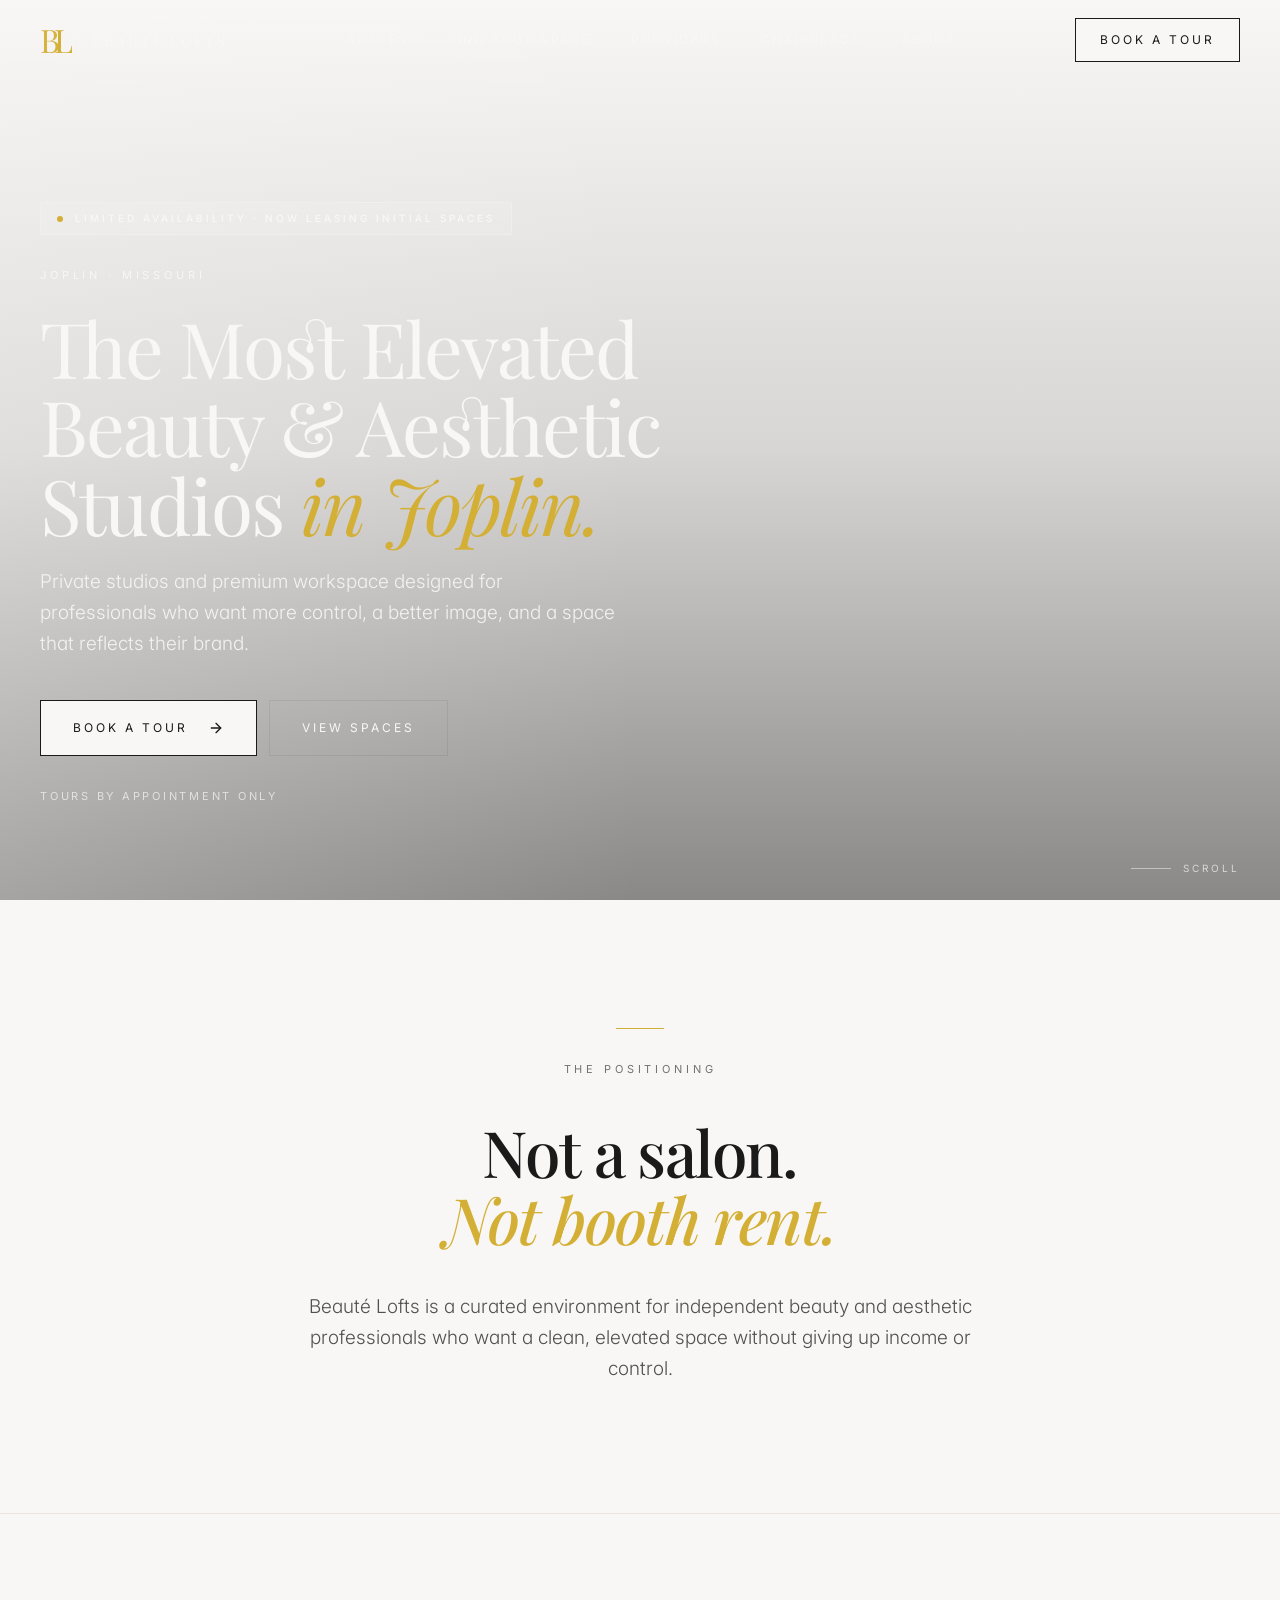
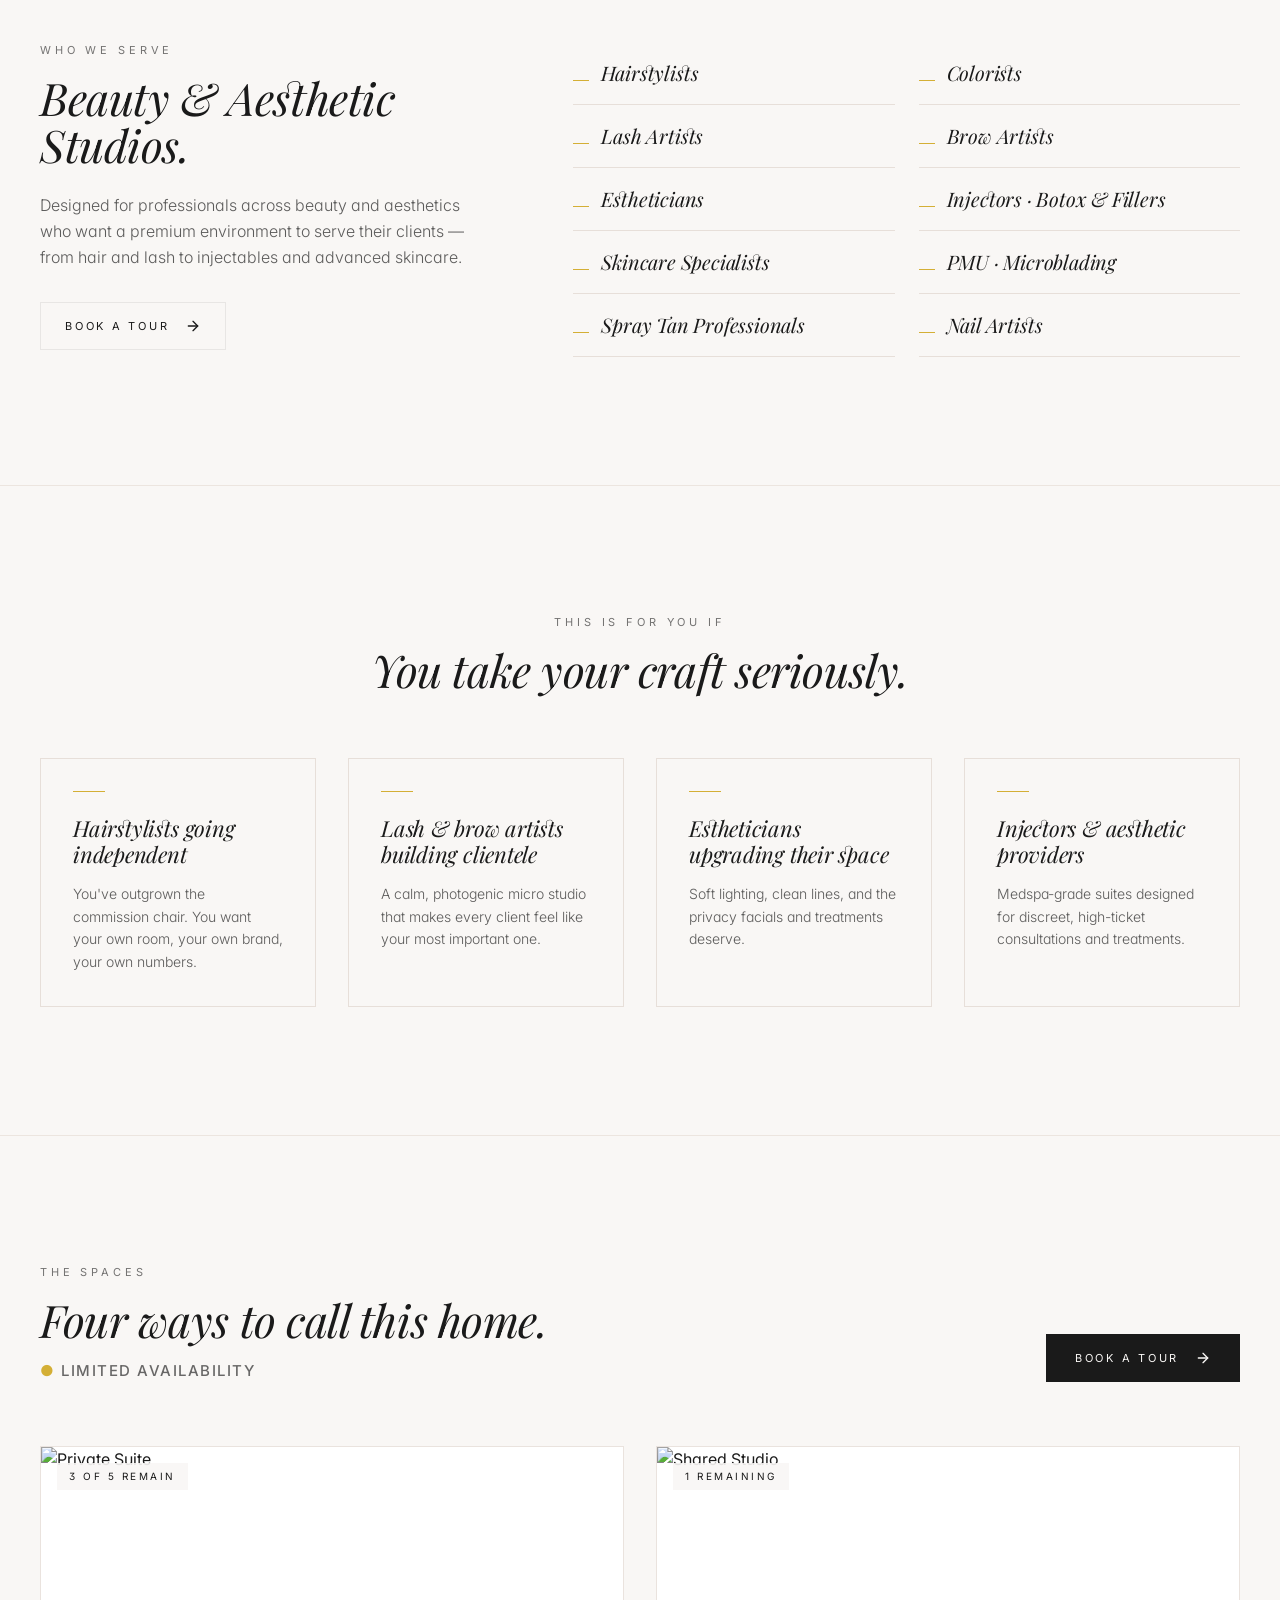
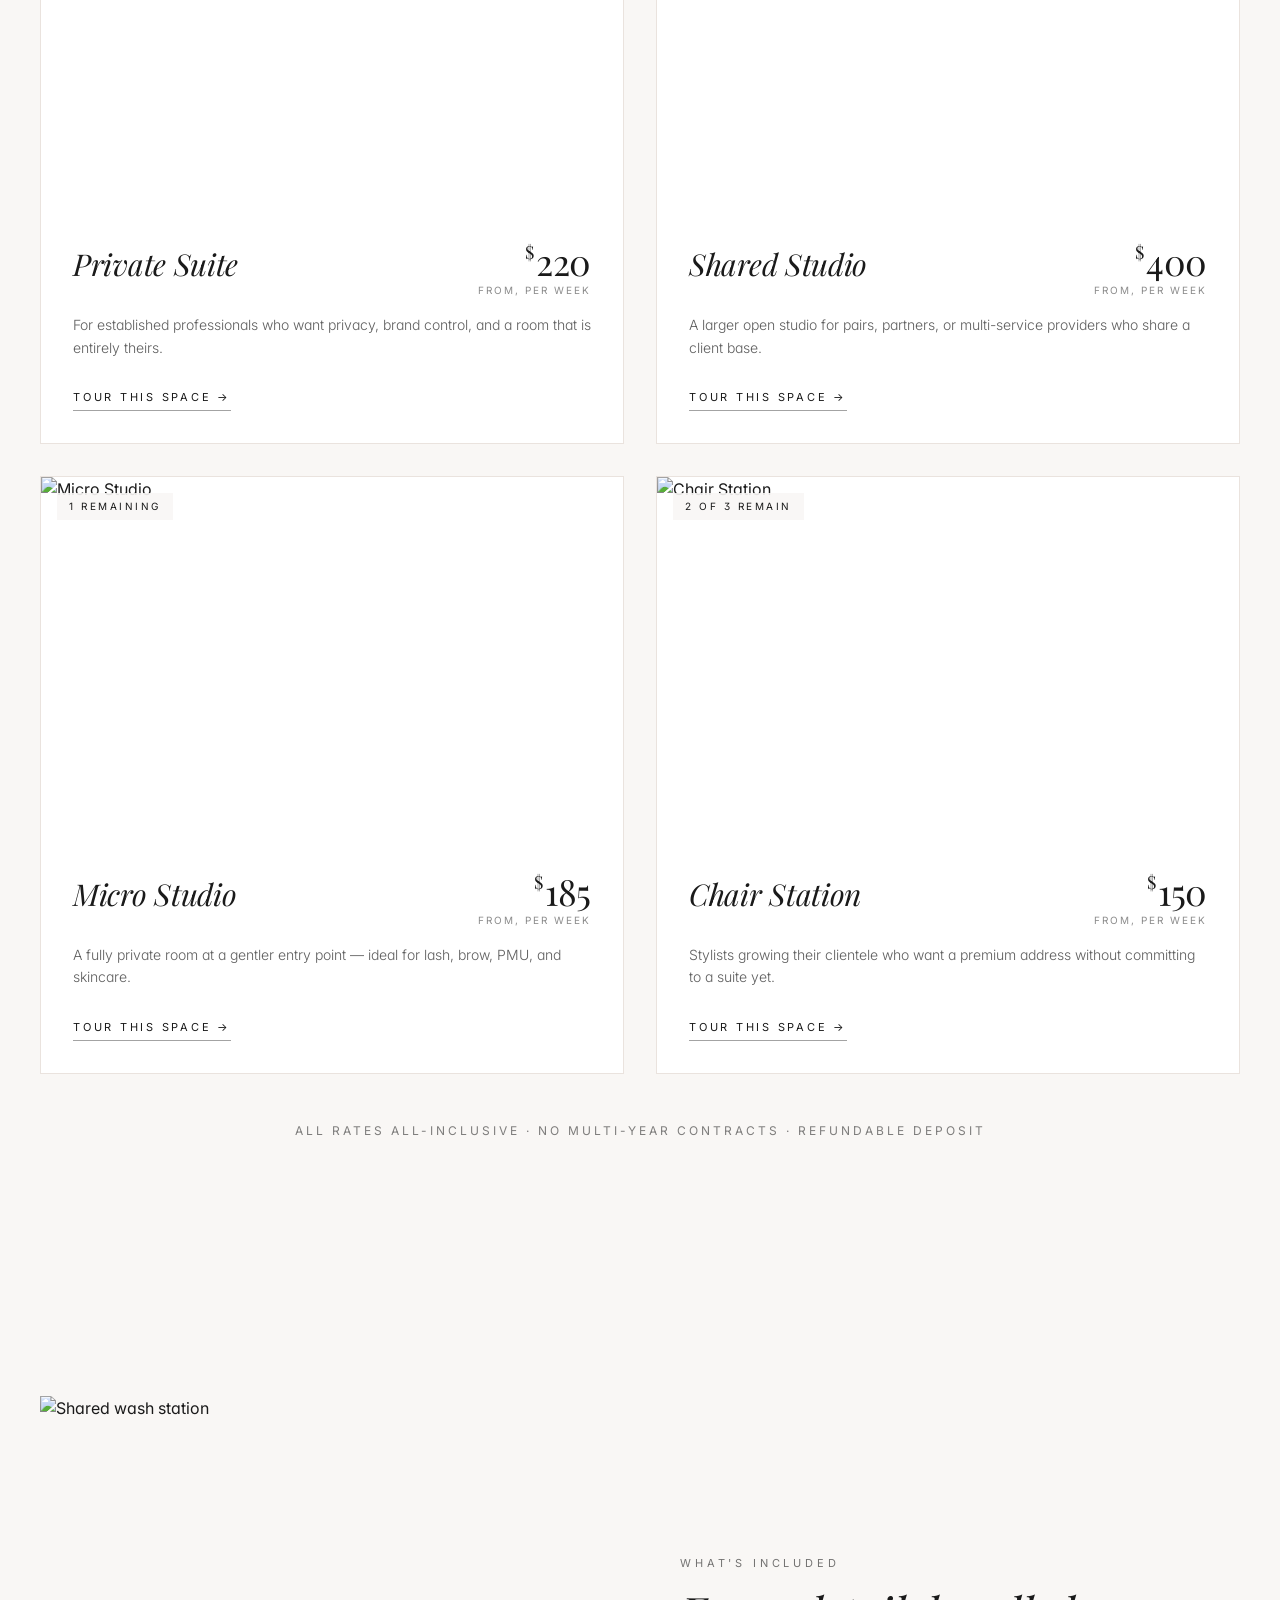
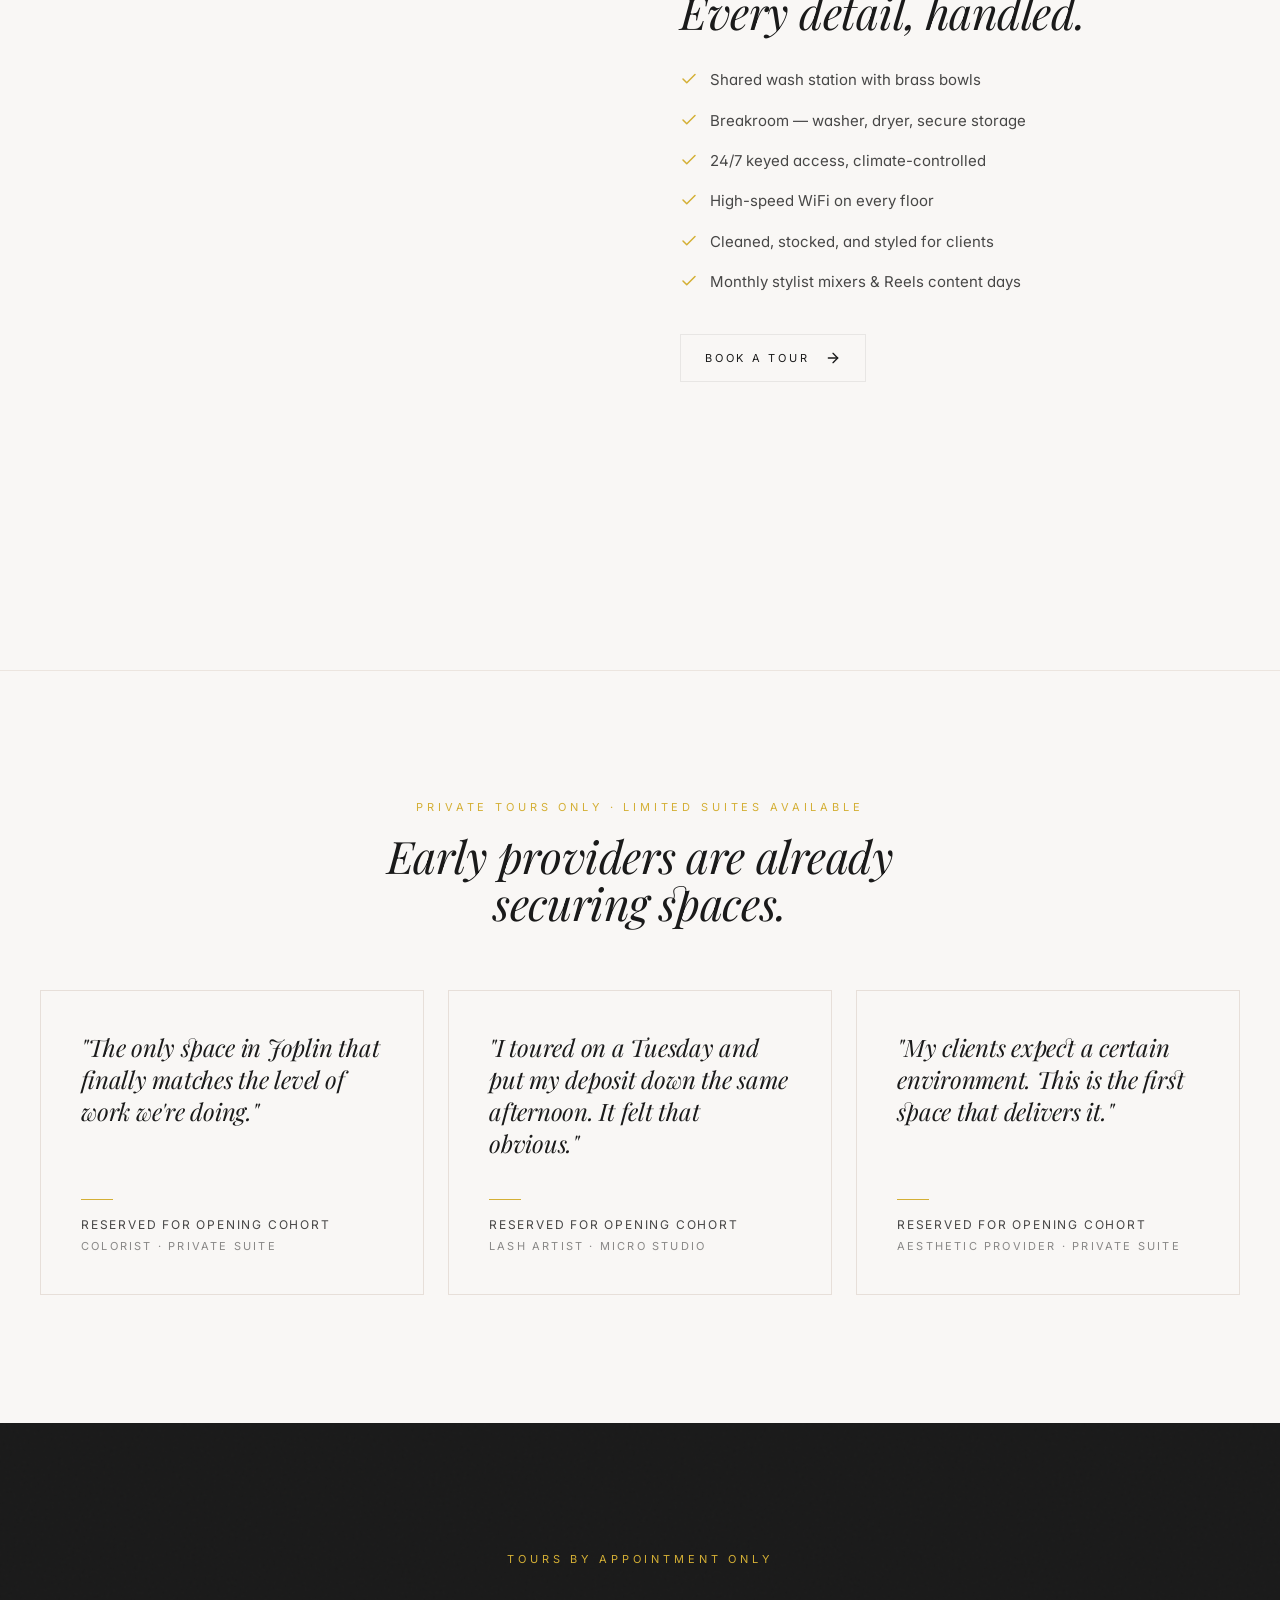
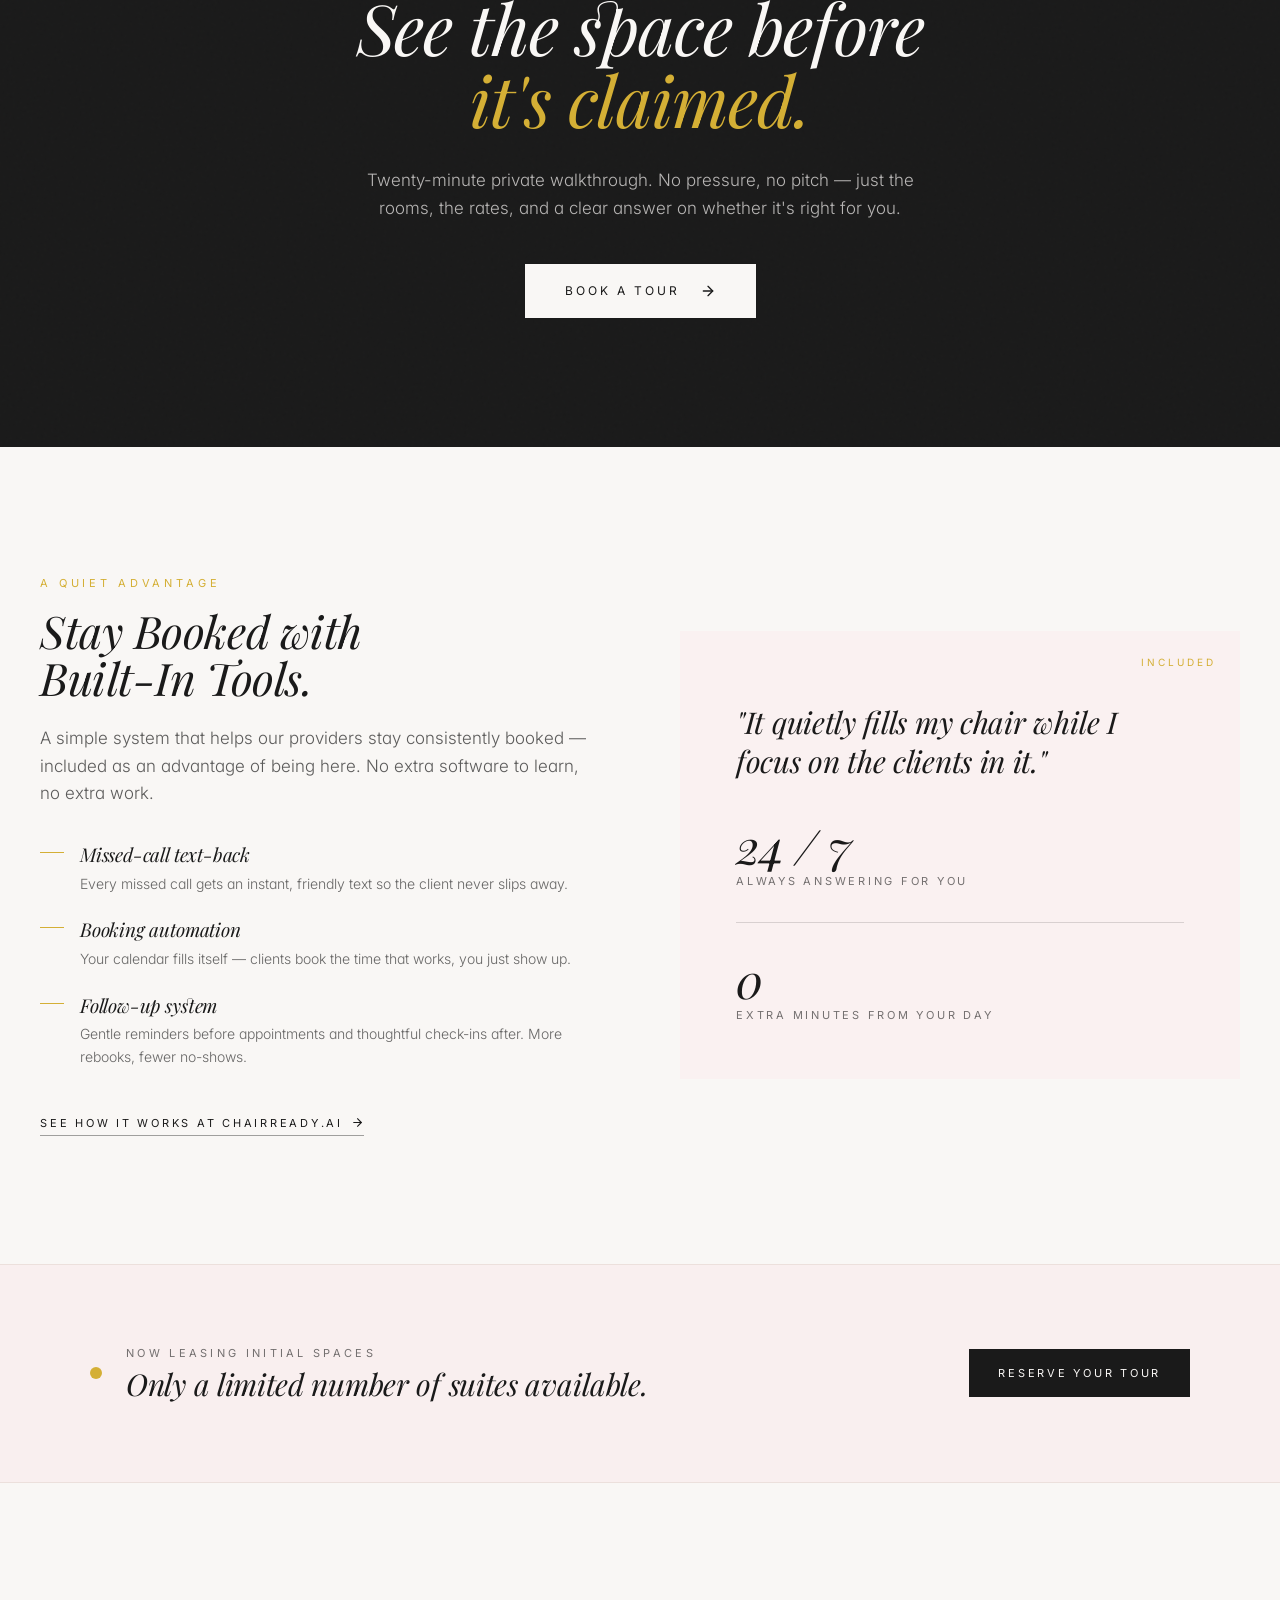
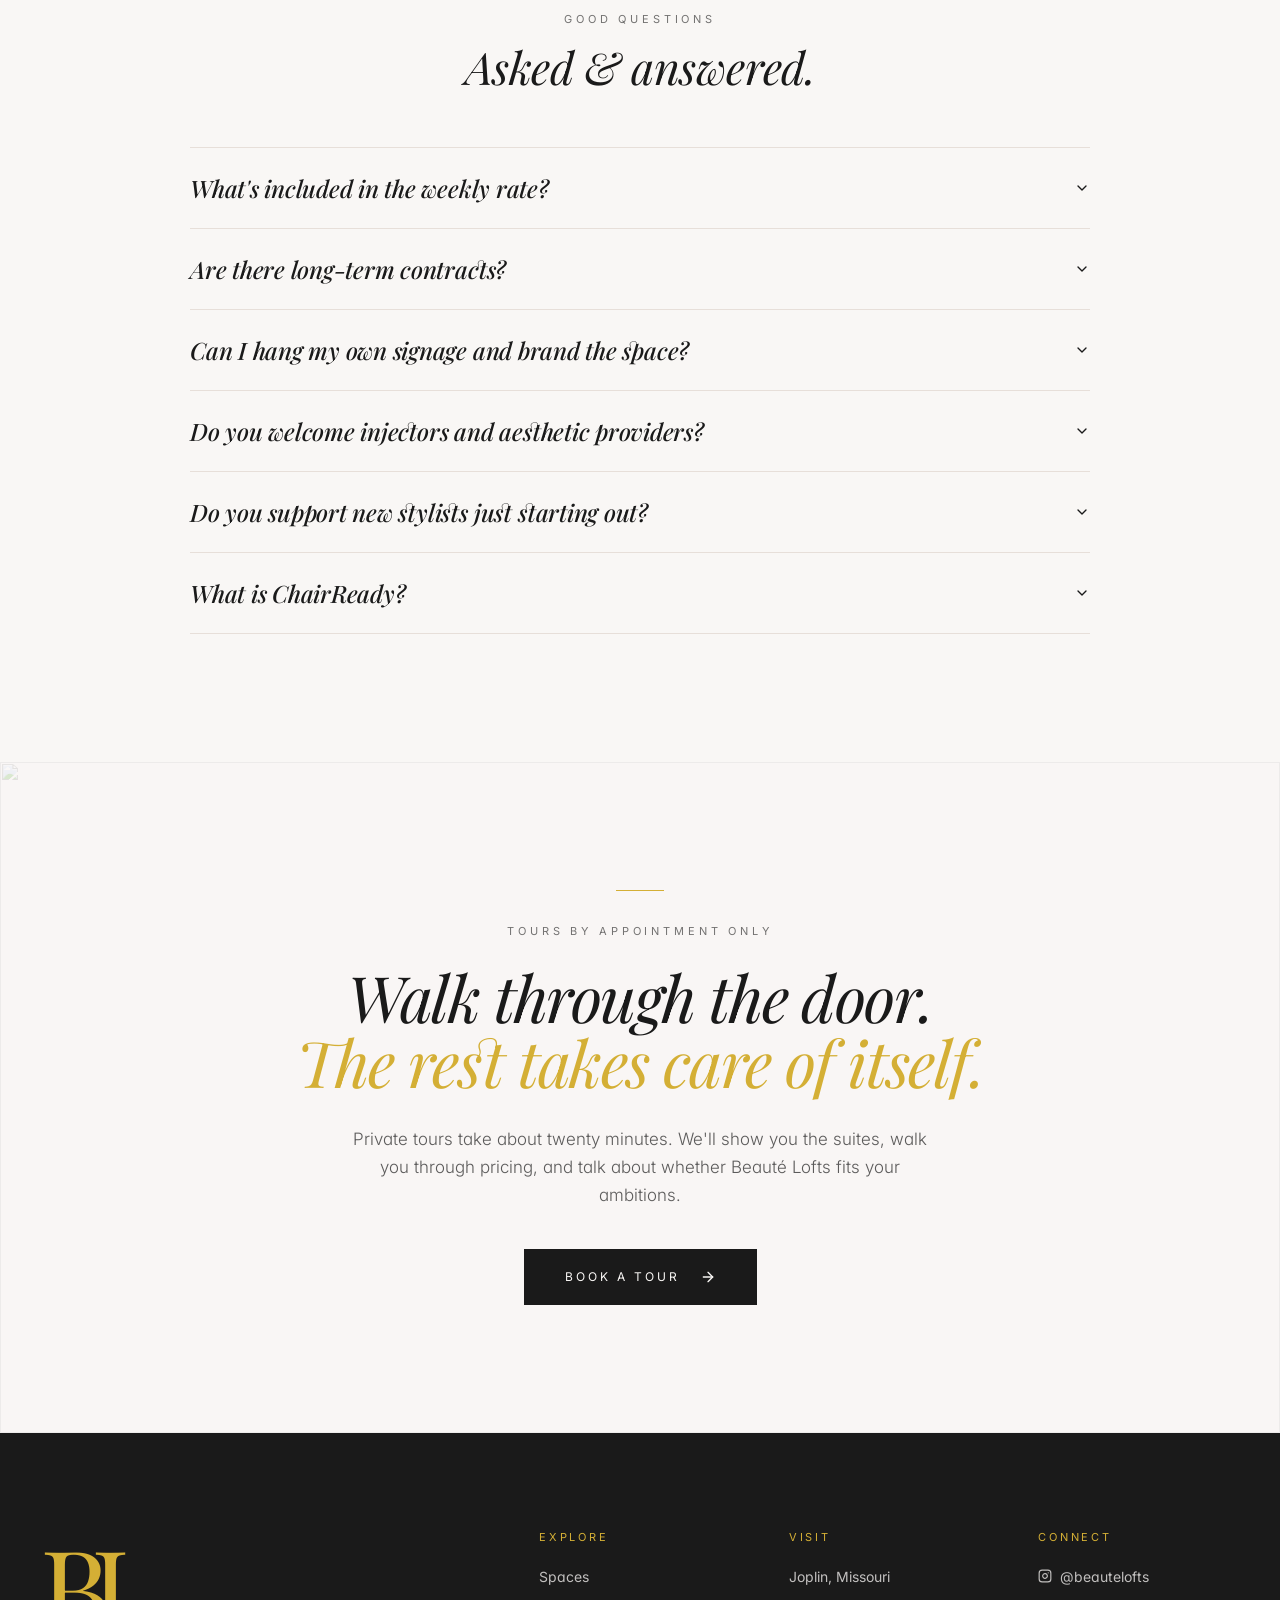
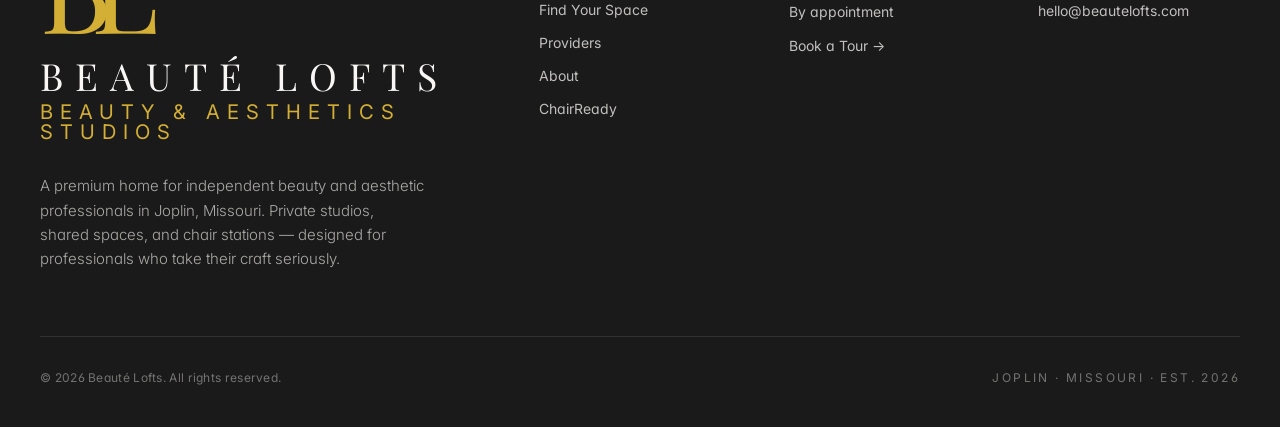
==== index.html @ d6ef0cd5 "Upgrade: conversion-optimized homepage + new BL brand system" ====
<!doctype html>
<html lang="en">
  <head>
    <meta charset="UTF-8" />
    <meta name="viewport" content="width=device-width, initial-scale=1.0" />
    <meta name="theme-color" content="#FAF7F4" />
    <title>Beauté Lofts — Beauty & Aesthetics Studios in Joplin, MO</title>
    <meta
      name="description"
      content="The most elevated beauty and aesthetic studios in Joplin. Private studios from $185/week for hairstylists, lash artists, estheticians, injectors, and aesthetic providers. Limited availability — now leasing."
    />
    <meta name="keywords" content="salon suites Joplin, aesthetic studio Joplin, medspa suite rental, injector suite, private salon suite, esthetician rental, PMU studio Joplin, beauty studio, Beaute Lofts" />
    <meta name="author" content="Beaute Lofts" />

    <!-- Open Graph -->
    <meta property="og:type" content="website" />
    <meta property="og:title" content="Beauté Lofts — Beauty & Aesthetics Studios in Joplin" />
    <meta property="og:description" content="Private studios and premium workspace for professionals who want more control, a better image, and a space that reflects their brand. Limited availability." />
    <meta property="og:image" content="/og-image.jpg" />
    <meta property="og:site_name" content="Beaute Lofts" />

    <!-- Twitter -->
    <meta name="twitter:card" content="summary_large_image" />
    <meta name="twitter:title" content="Beauté Lofts — Beauty & Aesthetics Studios in Joplin" />
    <meta name="twitter:description" content="Elevated private studios for beauty and aesthetic professionals in Joplin, MO. Limited availability." />

    <link rel="icon" type="image/svg+xml" href="./favicon.svg" />
    <link rel="apple-touch-icon" href="/apple-touch-icon.png" />

    <link rel="preconnect" href="https://fonts.googleapis.com" />
    <link rel="preconnect" href="https://fonts.gstatic.com" crossorigin />
    <link
      href="https://fonts.googleapis.com/css2?family=Cormorant+Garamond:ital,wght@0,300..700;1,300..700&family=Inter:ital,opsz,wght@0,14..32,100..900;1,14..32,100..900&family=Playfair+Display:ital,wght@0,400..900;1,400..900&display=swap"
      rel="stylesheet"
    />

    <!-- JSON-LD LocalBusiness -->
    <script type="application/ld+json">
    {
      "@context": "https://schema.org",
      "@type": "HealthAndBeautyBusiness",
      "name": "Beaute Lofts",
      "description": "Premium salon suites and studio rentals for beauty professionals in Joplin, Missouri.",
      "image": "/og-image.jpg",
      "address": {
        "@type": "PostalAddress",
        "addressLocality": "Joplin",
        "addressRegion": "MO",
        "addressCountry": "US"
      },
      "priceRange": "$$",
      "telephone": ""
    }
    </script>
    <script type="module" crossorigin src="./assets/index-BUtN1kRU.js"></script>
    <link rel="stylesheet" crossorigin href="./assets/index-DOZx5ctw.css">
  </head>
  <body>
    <div id="root"></div>
  </body>
</html>
---- assets/index-DOZx5ctw.css ----
*,:before,:after{--tw-border-spacing-x: 0;--tw-border-spacing-y: 0;--tw-translate-x: 0;--tw-translate-y: 0;--tw-rotate: 0;--tw-skew-x: 0;--tw-skew-y: 0;--tw-scale-x: 1;--tw-scale-y: 1;--tw-pan-x: ;--tw-pan-y: ;--tw-pinch-zoom: ;--tw-scroll-snap-strictness: proximity;--tw-gradient-from-position: ;--tw-gradient-via-position: ;--tw-gradient-to-position: ;--tw-ordinal: ;--tw-slashed-zero: ;--tw-numeric-figure: ;--tw-numeric-spacing: ;--tw-numeric-fraction: ;--tw-ring-inset: ;--tw-ring-offset-width: 0px;--tw-ring-offset-color: #fff;--tw-ring-color: rgb(59 130 246 / .5);--tw-ring-offset-shadow: 0 0 #0000;--tw-ring-shadow: 0 0 #0000;--tw-shadow: 0 0 #0000;--tw-shadow-colored: 0 0 #0000;--tw-blur: ;--tw-brightness: ;--tw-contrast: ;--tw-grayscale: ;--tw-hue-rotate: ;--tw-invert: ;--tw-saturate: ;--tw-sepia: ;--tw-drop-shadow: ;--tw-backdrop-blur: ;--tw-backdrop-brightness: ;--tw-backdrop-contrast: ;--tw-backdrop-grayscale: ;--tw-backdrop-hue-rotate: ;--tw-backdrop-invert: ;--tw-backdrop-opacity: ;--tw-backdrop-saturate: ;--tw-backdrop-sepia: ;--tw-contain-size: ;--tw-contain-layout: ;--tw-contain-paint: ;--tw-contain-style: }::backdrop{--tw-border-spacing-x: 0;--tw-border-spacing-y: 0;--tw-translate-x: 0;--tw-translate-y: 0;--tw-rotate: 0;--tw-skew-x: 0;--tw-skew-y: 0;--tw-scale-x: 1;--tw-scale-y: 1;--tw-pan-x: ;--tw-pan-y: ;--tw-pinch-zoom: ;--tw-scroll-snap-strictness: proximity;--tw-gradient-from-position: ;--tw-gradient-via-position: ;--tw-gradient-to-position: ;--tw-ordinal: ;--tw-slashed-zero: ;--tw-numeric-figure: ;--tw-numeric-spacing: ;--tw-numeric-fraction: ;--tw-ring-inset: ;--tw-ring-offset-width: 0px;--tw-ring-offset-color: #fff;--tw-ring-color: rgb(59 130 246 / .5);--tw-ring-offset-shadow: 0 0 #0000;--tw-ring-shadow: 0 0 #0000;--tw-shadow: 0 0 #0000;--tw-shadow-colored: 0 0 #0000;--tw-blur: ;--tw-brightness: ;--tw-contrast: ;--tw-grayscale: ;--tw-hue-rotate: ;--tw-invert: ;--tw-saturate: ;--tw-sepia: ;--tw-drop-shadow: ;--tw-backdrop-blur: ;--tw-backdrop-brightness: ;--tw-backdrop-contrast: ;--tw-backdrop-grayscale: ;--tw-backdrop-hue-rotate: ;--tw-backdrop-invert: ;--tw-backdrop-opacity: ;--tw-backdrop-saturate: ;--tw-backdrop-sepia: ;--tw-contain-size: ;--tw-contain-layout: ;--tw-contain-paint: ;--tw-contain-style: }*,:before,:after{box-sizing:border-box;border-width:0;border-style:solid;border-color:#e5e7eb}:before,:after{--tw-content: ""}html,:host{line-height:1.5;-webkit-text-size-adjust:100%;-moz-tab-size:4;-o-tab-size:4;tab-size:4;font-family:var(--font-sans);font-feature-settings:normal;font-variation-settings:normal;-webkit-tap-highlight-color:transparent}body{margin:0;line-height:inherit}hr{height:0;color:inherit;border-top-width:1px}abbr:where([title]){-webkit-text-decoration:underline dotted;text-decoration:underline dotted}h1,h2,h3,h4,h5,h6{font-size:inherit;font-weight:inherit}a{color:inherit;text-decoration:inherit}b,strong{font-weight:bolder}code,kbd,samp,pre{font-family:var(--font-mono);font-feature-settings:normal;font-variation-settings:normal;font-size:1em}small{font-size:80%}sub,sup{font-size:75%;line-height:0;position:relative;vertical-align:baseline}sub{bottom:-.25em}sup{top:-.5em}table{text-indent:0;border-color:inherit;border-collapse:collapse}button,input,optgroup,select,textarea{font-family:inherit;font-feature-settings:inherit;font-variation-settings:inherit;font-size:100%;font-weight:inherit;line-height:inherit;letter-spacing:inherit;color:inherit;margin:0;padding:0}button,select{text-transform:none}button,input:where([type=button]),input:where([type=reset]),input:where([type=submit]){-webkit-appearance:button;background-color:transparent;background-image:none}:-moz-focusring{outline:auto}:-moz-ui-invalid{box-shadow:none}progress{vertical-align:baseline}::-webkit-inner-spin-button,::-webkit-outer-spin-button{height:auto}[type=search]{-webkit-appearance:textfield;outline-offset:-2px}::-webkit-search-decoration{-webkit-appearance:none}::-webkit-file-upload-button{-webkit-appearance:button;font:inherit}summary{display:list-item}blockquote,dl,dd,h1,h2,h3,h4,h5,h6,hr,figure,p,pre{margin:0}fieldset{margin:0;padding:0}legend{padding:0}ol,ul,menu{list-style:none;margin:0;padding:0}dialog{padding:0}textarea{resize:vertical}input::-moz-placeholder,textarea::-moz-placeholder{opacity:1;color:#9ca3af}input::placeholder,textarea::placeholder{opacity:1;color:#9ca3af}button,[role=button]{cursor:pointer}:disabled{cursor:default}img,svg,video,canvas,audio,iframe,embed,object{display:block;vertical-align:middle}img,video{max-width:100%;height:auto}[hidden]:where(:not([hidden=until-found])){display:none}*{--tw-border-opacity: 1;border-color:hsl(var(--border) / var(--tw-border-opacity, 1))}html{scroll-behavior:smooth}body{--tw-bg-opacity: 1;background-color:hsl(var(--background) / var(--tw-bg-opacity, 1));font-family:var(--font-sans);--tw-text-opacity: 1;color:hsl(var(--foreground) / var(--tw-text-opacity, 1));font-feature-settings:"ss01","cv11";-webkit-font-smoothing:antialiased;-moz-osx-font-smoothing:grayscale}.font-display{font-family:var(--font-display);font-feature-settings:"liga","dlig","swsh";letter-spacing:-.01em}.divider-gold{height:1px;width:48px;background:hsl(var(--gold))}.grain:before{content:"";position:absolute;inset:0;pointer-events:none;opacity:.04;mix-blend-mode:multiply;background-image:url("data:image/svg+xml,%3Csvg viewBox='0 0 200 200' xmlns='http://www.w3.org/2000/svg'%3E%3Cfilter id='n'%3E%3CfeTurbulence type='fractalNoise' baseFrequency='0.9' numOctaves='2' stitchTiles='stitch'/%3E%3C/filter%3E%3Crect width='100%25' height='100%25' filter='url(%23n)'/%3E%3C/svg%3E")}::-moz-selection{background:hsl(var(--gold) / .35);color:hsl(var(--matte-black))}::selection{background:hsl(var(--gold) / .35);color:hsl(var(--matte-black))}.sr-only{position:absolute;width:1px;height:1px;padding:0;margin:-1px;overflow:hidden;clip:rect(0,0,0,0);white-space:nowrap;border-width:0}.pointer-events-none{pointer-events:none}.pointer-events-auto{pointer-events:auto}.visible{visibility:visible}.invisible{visibility:hidden}.static{position:static}.fixed{position:fixed}.absolute{position:absolute}.relative{position:relative}.inset-0{inset:0}.inset-x-0{left:0;right:0}.inset-y-0{top:0;bottom:0}.-bottom-1\.5{bottom:-.375rem}.-bottom-12{bottom:-3rem}.-left-12{left:-3rem}.-right-12{right:-3rem}.-top-12{top:-3rem}.bottom-0{bottom:0}.bottom-6{bottom:1.5rem}.left-0{left:0}.left-1{left:.25rem}.left-1\/2{left:50%}.left-2{left:.5rem}.left-4{left:1rem}.left-\[50\%\]{left:50%}.right-0{right:0}.right-1{right:.25rem}.right-2{right:.5rem}.right-3{right:.75rem}.right-4{right:1rem}.right-6{right:1.5rem}.top-0{top:0}.top-1\.5{top:.375rem}.top-1\/2{top:50%}.top-2{top:.5rem}.top-3\.5{top:.875rem}.top-4{top:1rem}.top-6{top:1.5rem}.top-\[1px\]{top:1px}.top-\[50\%\]{top:50%}.top-\[60\%\]{top:60%}.top-full{top:100%}.z-10{z-index:10}.z-20{z-index:20}.z-50{z-index:50}.z-\[100\]{z-index:100}.z-\[1\]{z-index:1}.-mx-1{margin-left:-.25rem;margin-right:-.25rem}.mx-2{margin-left:.5rem;margin-right:.5rem}.mx-3\.5{margin-left:.875rem;margin-right:.875rem}.mx-4{margin-left:1rem;margin-right:1rem}.mx-auto{margin-left:auto;margin-right:auto}.my-0\.5{margin-top:.125rem;margin-bottom:.125rem}.my-1{margin-top:.25rem;margin-bottom:.25rem}.-ml-4{margin-left:-1rem}.-mt-4{margin-top:-1rem}.mb-1{margin-bottom:.25rem}.mb-10{margin-bottom:2.5rem}.mb-12{margin-bottom:3rem}.mb-14{margin-bottom:3.5rem}.mb-16{margin-bottom:4rem}.mb-2{margin-bottom:.5rem}.mb-3{margin-bottom:.75rem}.mb-4{margin-bottom:1rem}.mb-5{margin-bottom:1.25rem}.mb-6{margin-bottom:1.5rem}.mb-8{margin-bottom:2rem}.ml-1{margin-left:.25rem}.ml-2{margin-left:.5rem}.ml-3{margin-left:.75rem}.ml-auto{margin-left:auto}.mr-0\.5{margin-right:.125rem}.mr-2{margin-right:.5rem}.mt-0\.5{margin-top:.125rem}.mt-1{margin-top:.25rem}.mt-1\.5{margin-top:.375rem}.mt-10{margin-top:2.5rem}.mt-12{margin-top:3rem}.mt-2{margin-top:.5rem}.mt-24{margin-top:6rem}.mt-3{margin-top:.75rem}.mt-4{margin-top:1rem}.mt-5{margin-top:1.25rem}.mt-6{margin-top:1.5rem}.mt-8{margin-top:2rem}.mt-auto{margin-top:auto}.block{display:block}.flex{display:flex}.inline-flex{display:inline-flex}.table{display:table}.grid{display:grid}.hidden{display:none}.aspect-\[16\/10\]{aspect-ratio:16/10}.aspect-\[3\/4\]{aspect-ratio:3/4}.aspect-\[4\/3\]{aspect-ratio:4/3}.aspect-square{aspect-ratio:1 / 1}.aspect-video{aspect-ratio:16 / 9}.size-4{width:1rem;height:1rem}.h-1\.5{height:.375rem}.h-10{height:2.5rem}.h-11{height:2.75rem}.h-12{height:3rem}.h-14{height:3.5rem}.h-2{height:.5rem}.h-2\.5{height:.625rem}.h-20{height:5rem}.h-3{height:.75rem}.h-3\.5{height:.875rem}.h-4{height:1rem}.h-5{height:1.25rem}.h-6{height:1.5rem}.h-7{height:1.75rem}.h-8{height:2rem}.h-9{height:2.25rem}.h-\[1px\]{height:1px}.h-\[60vh\]{height:60vh}.h-\[var\(--radix-navigation-menu-viewport-height\)\]{height:var(--radix-navigation-menu-viewport-height)}.h-\[var\(--radix-select-trigger-height\)\]{height:var(--radix-select-trigger-height)}.h-auto{height:auto}.h-full{height:100%}.h-px{height:1px}.h-svh{height:100svh}.max-h-0{max-height:0px}.max-h-\[--radix-context-menu-content-available-height\]{max-height:var(--radix-context-menu-content-available-height)}.max-h-\[--radix-select-content-available-height\]{max-height:var(--radix-select-content-available-height)}.max-h-\[300px\]{max-height:300px}.max-h-\[520px\]{max-height:520px}.max-h-\[var\(--radix-dropdown-menu-content-available-height\)\]{max-height:var(--radix-dropdown-menu-content-available-height)}.max-h-screen{max-height:100vh}.min-h-0{min-height:0px}.min-h-10{min-height:2.5rem}.min-h-8{min-height:2rem}.min-h-9{min-height:2.25rem}.min-h-\[100svh\]{min-height:100svh}.min-h-\[440px\]{min-height:440px}.min-h-\[80px\]{min-height:80px}.min-h-screen{min-height:100vh}.min-h-svh{min-height:100svh}.w-0{width:0px}.w-1{width:.25rem}.w-1\.5{width:.375rem}.w-10{width:2.5rem}.w-11{width:2.75rem}.w-12{width:3rem}.w-14{width:3.5rem}.w-2{width:.5rem}.w-2\.5{width:.625rem}.w-3{width:.75rem}.w-3\.5{width:.875rem}.w-3\/4{width:75%}.w-4{width:1rem}.w-5{width:1.25rem}.w-6{width:1.5rem}.w-64{width:16rem}.w-7{width:1.75rem}.w-72{width:18rem}.w-8{width:2rem}.w-9{width:2.25rem}.w-\[100px\]{width:100px}.w-\[1px\]{width:1px}.w-\[var\(--sidebar-width\)\]{width:var(--sidebar-width)}.w-auto{width:auto}.w-full{width:100%}.w-max{width:-moz-max-content;width:max-content}.w-px{width:1px}.min-w-0{min-width:0px}.min-w-10{min-width:2.5rem}.min-w-11{min-width:2.75rem}.min-w-5{min-width:1.25rem}.min-w-9{min-width:2.25rem}.min-w-\[12rem\]{min-width:12rem}.min-w-\[8rem\]{min-width:8rem}.min-w-\[var\(--radix-select-trigger-width\)\]{min-width:var(--radix-select-trigger-width)}.max-w-2xl{max-width:42rem}.max-w-3xl{max-width:48rem}.max-w-\[1100px\]{max-width:1100px}.max-w-\[1200px\]{max-width:1200px}.max-w-\[1400px\]{max-width:1400px}.max-w-\[520px\]{max-width:520px}.max-w-\[900px\]{max-width:900px}.max-w-\[var\(--skeleton-width\)\]{max-width:var(--skeleton-width)}.max-w-lg{max-width:32rem}.max-w-max{max-width:-moz-max-content;max-width:max-content}.max-w-md{max-width:28rem}.max-w-sm{max-width:24rem}.max-w-xl{max-width:36rem}.flex-1{flex:1 1 0%}.shrink-0{flex-shrink:0}.grow{flex-grow:1}.grow-0{flex-grow:0}.basis-full{flex-basis:100%}.caption-bottom{caption-side:bottom}.border-collapse{border-collapse:collapse}.origin-\[--radix-context-menu-content-transform-origin\]{transform-origin:var(--radix-context-menu-content-transform-origin)}.origin-\[--radix-dropdown-menu-content-transform-origin\]{transform-origin:var(--radix-dropdown-menu-content-transform-origin)}.origin-\[--radix-hover-card-content-transform-origin\]{transform-origin:var(--radix-hover-card-content-transform-origin)}.origin-\[--radix-menubar-content-transform-origin\]{transform-origin:var(--radix-menubar-content-transform-origin)}.origin-\[--radix-popover-content-transform-origin\]{transform-origin:var(--radix-popover-content-transform-origin)}.origin-\[--radix-select-content-transform-origin\]{transform-origin:var(--radix-select-content-transform-origin)}.origin-\[--radix-tooltip-content-transform-origin\]{transform-origin:var(--radix-tooltip-content-transform-origin)}.-translate-x-1\/2{--tw-translate-x: -50%;transform:translate(var(--tw-translate-x),var(--tw-translate-y)) rotate(var(--tw-rotate)) skew(var(--tw-skew-x)) skewY(var(--tw-skew-y)) scaleX(var(--tw-scale-x)) scaleY(var(--tw-scale-y))}.-translate-x-px{--tw-translate-x: -1px;transform:translate(var(--tw-translate-x),var(--tw-translate-y)) rotate(var(--tw-rotate)) skew(var(--tw-skew-x)) skewY(var(--tw-skew-y)) scaleX(var(--tw-scale-x)) scaleY(var(--tw-scale-y))}.-translate-y-1\/2{--tw-translate-y: -50%;transform:translate(var(--tw-translate-x),var(--tw-translate-y)) rotate(var(--tw-rotate)) skew(var(--tw-skew-x)) skewY(var(--tw-skew-y)) scaleX(var(--tw-scale-x)) scaleY(var(--tw-scale-y))}.translate-x-\[-50\%\]{--tw-translate-x: -50%;transform:translate(var(--tw-translate-x),var(--tw-translate-y)) rotate(var(--tw-rotate)) skew(var(--tw-skew-x)) skewY(var(--tw-skew-y)) scaleX(var(--tw-scale-x)) scaleY(var(--tw-scale-y))}.translate-x-px{--tw-translate-x: 1px;transform:translate(var(--tw-translate-x),var(--tw-translate-y)) rotate(var(--tw-rotate)) skew(var(--tw-skew-x)) skewY(var(--tw-skew-y)) scaleX(var(--tw-scale-x)) scaleY(var(--tw-scale-y))}.translate-y-\[-50\%\]{--tw-translate-y: -50%;transform:translate(var(--tw-translate-x),var(--tw-translate-y)) rotate(var(--tw-rotate)) skew(var(--tw-skew-x)) skewY(var(--tw-skew-y)) scaleX(var(--tw-scale-x)) scaleY(var(--tw-scale-y))}.rotate-45{--tw-rotate: 45deg;transform:translate(var(--tw-translate-x),var(--tw-translate-y)) rotate(var(--tw-rotate)) skew(var(--tw-skew-x)) skewY(var(--tw-skew-y)) scaleX(var(--tw-scale-x)) scaleY(var(--tw-scale-y))}.rotate-90{--tw-rotate: 90deg;transform:translate(var(--tw-translate-x),var(--tw-translate-y)) rotate(var(--tw-rotate)) skew(var(--tw-skew-x)) skewY(var(--tw-skew-y)) scaleX(var(--tw-scale-x)) scaleY(var(--tw-scale-y))}.scale-105{--tw-scale-x: 1.05;--tw-scale-y: 1.05;transform:translate(var(--tw-translate-x),var(--tw-translate-y)) rotate(var(--tw-rotate)) skew(var(--tw-skew-x)) skewY(var(--tw-skew-y)) scaleX(var(--tw-scale-x)) scaleY(var(--tw-scale-y))}.transform{transform:translate(var(--tw-translate-x),var(--tw-translate-y)) rotate(var(--tw-rotate)) skew(var(--tw-skew-x)) skewY(var(--tw-skew-y)) scaleX(var(--tw-scale-x)) scaleY(var(--tw-scale-y))}@keyframes pulse{50%{opacity:.5}}.animate-pulse{animation:pulse 2s cubic-bezier(.4,0,.6,1) infinite}.cursor-default{cursor:default}.cursor-pointer{cursor:pointer}.touch-none{touch-action:none}.select-none{-webkit-user-select:none;-moz-user-select:none;user-select:none}.list-none{list-style-type:none}.grid-cols-2{grid-template-columns:repeat(2,minmax(0,1fr))}.flex-row{flex-direction:row}.flex-col{flex-direction:column}.flex-col-reverse{flex-direction:column-reverse}.flex-wrap{flex-wrap:wrap}.items-start{align-items:flex-start}.items-end{align-items:flex-end}.items-center{align-items:center}.items-baseline{align-items:baseline}.items-stretch{align-items:stretch}.justify-center{justify-content:center}.justify-between{justify-content:space-between}.gap-1{gap:.25rem}.gap-1\.5{gap:.375rem}.gap-10{gap:2.5rem}.gap-12{gap:3rem}.gap-2{gap:.5rem}.gap-3{gap:.75rem}.gap-4{gap:1rem}.gap-5{gap:1.25rem}.gap-6{gap:1.5rem}.gap-8{gap:2rem}.gap-px{gap:1px}.gap-x-6{-moz-column-gap:1.5rem;column-gap:1.5rem}.space-x-1>:not([hidden])~:not([hidden]){--tw-space-x-reverse: 0;margin-right:calc(.25rem * var(--tw-space-x-reverse));margin-left:calc(.25rem * calc(1 - var(--tw-space-x-reverse)))}.space-x-4>:not([hidden])~:not([hidden]){--tw-space-x-reverse: 0;margin-right:calc(1rem * var(--tw-space-x-reverse));margin-left:calc(1rem * calc(1 - var(--tw-space-x-reverse)))}.space-y-1>:not([hidden])~:not([hidden]){--tw-space-y-reverse: 0;margin-top:calc(.25rem * calc(1 - var(--tw-space-y-reverse)));margin-bottom:calc(.25rem * var(--tw-space-y-reverse))}.space-y-1\.5>:not([hidden])~:not([hidden]){--tw-space-y-reverse: 0;margin-top:calc(.375rem * calc(1 - var(--tw-space-y-reverse)));margin-bottom:calc(.375rem * var(--tw-space-y-reverse))}.space-y-2>:not([hidden])~:not([hidden]){--tw-space-y-reverse: 0;margin-top:calc(.5rem * calc(1 - var(--tw-space-y-reverse)));margin-bottom:calc(.5rem * var(--tw-space-y-reverse))}.space-y-3>:not([hidden])~:not([hidden]){--tw-space-y-reverse: 0;margin-top:calc(.75rem * calc(1 - var(--tw-space-y-reverse)));margin-bottom:calc(.75rem * var(--tw-space-y-reverse))}.space-y-4>:not([hidden])~:not([hidden]){--tw-space-y-reverse: 0;margin-top:calc(1rem * calc(1 - var(--tw-space-y-reverse)));margin-bottom:calc(1rem * var(--tw-space-y-reverse))}.space-y-5>:not([hidden])~:not([hidden]){--tw-space-y-reverse: 0;margin-top:calc(1.25rem * calc(1 - var(--tw-space-y-reverse)));margin-bottom:calc(1.25rem * var(--tw-space-y-reverse))}.space-y-6>:not([hidden])~:not([hidden]){--tw-space-y-reverse: 0;margin-top:calc(1.5rem * calc(1 - var(--tw-space-y-reverse)));margin-bottom:calc(1.5rem * var(--tw-space-y-reverse))}.space-y-8>:not([hidden])~:not([hidden]){--tw-space-y-reverse: 0;margin-top:calc(2rem * calc(1 - var(--tw-space-y-reverse)));margin-bottom:calc(2rem * var(--tw-space-y-reverse))}.overflow-auto{overflow:auto}.overflow-hidden{overflow:hidden}.overflow-y-auto{overflow-y:auto}.overflow-x-hidden{overflow-x:hidden}.whitespace-nowrap{white-space:nowrap}.break-words{overflow-wrap:break-word}.rounded-\[2px\]{border-radius:2px}.rounded-\[inherit\]{border-radius:inherit}.rounded-full{border-radius:9999px}.rounded-lg{border-radius:.5625rem}.rounded-md{border-radius:.375rem}.rounded-none{border-radius:0}.rounded-sm{border-radius:.1875rem}.rounded-xl{border-radius:.75rem}.rounded-t-\[10px\]{border-top-left-radius:10px;border-top-right-radius:10px}.rounded-tl-sm{border-top-left-radius:.1875rem}.border{border-width:1px}.border-0{border-width:0px}.border-2{border-width:2px}.border-\[1\.5px\]{border-width:1.5px}.border-y{border-top-width:1px;border-bottom-width:1px}.border-b{border-bottom-width:1px}.border-l{border-left-width:1px}.border-r{border-right-width:1px}.border-t{border-top-width:1px}.border-dashed{border-style:dashed}.border-\[--color-border\]{border-color:var(--color-border)}.border-border\/50{border-color:hsl(var(--border) / .5)}.border-card-border{--tw-border-opacity: 1;border-color:hsl(var(--card-border) / var(--tw-border-opacity, 1))}.border-destructive{--tw-border-opacity: 1;border-color:hsl(var(--destructive) / var(--tw-border-opacity, 1))}.border-destructive-border{border-color:var(--destructive-border)}.border-destructive\/50{border-color:hsl(var(--destructive) / .5)}.border-gold\/50{border-color:hsl(var(--gold) / .5)}.border-input{--tw-border-opacity: 1;border-color:hsl(var(--input) / var(--tw-border-opacity, 1))}.border-matte-black{--tw-border-opacity: 1;border-color:hsl(var(--matte-black) / var(--tw-border-opacity, 1))}.border-matte-black\/40{border-color:hsl(var(--matte-black) / .4)}.border-primary{--tw-border-opacity: 1;border-color:hsl(var(--primary) / var(--tw-border-opacity, 1))}.border-primary-border{border-color:var(--primary-border)}.border-secondary-border{border-color:var(--secondary-border)}.border-sidebar-border{--tw-border-opacity: 1;border-color:hsl(var(--sidebar-border) / var(--tw-border-opacity, 1))}.border-taupe\/30{border-color:hsl(var(--taupe) / .3)}.border-taupe\/40{border-color:hsl(var(--taupe) / .4)}.border-taupe\/50{border-color:hsl(var(--taupe) / .5)}.border-taupe\/60{border-color:hsl(var(--taupe) / .6)}.border-transparent{border-color:transparent}.border-warm-white\/10{border-color:hsl(var(--warm-white) / .1)}.border-warm-white\/30{border-color:hsl(var(--warm-white) / .3)}.border-warm-white\/60{border-color:hsl(var(--warm-white) / .6)}.border-l-transparent{border-left-color:transparent}.border-t-transparent{border-top-color:transparent}.bg-\[--color-bg\]{background-color:var(--color-bg)}.bg-accent{--tw-bg-opacity: 1;background-color:hsl(var(--accent) / var(--tw-bg-opacity, 1))}.bg-background{--tw-bg-opacity: 1;background-color:hsl(var(--background) / var(--tw-bg-opacity, 1))}.bg-black\/80{background-color:#000c}.bg-blush\/20{background-color:hsl(var(--blush) / .2)}.bg-blush\/25{background-color:hsl(var(--blush) / .25)}.bg-blush\/30{background-color:hsl(var(--blush) / .3)}.bg-blush\/40{background-color:hsl(var(--blush) / .4)}.bg-blush\/50{background-color:hsl(var(--blush) / .5)}.bg-border{--tw-bg-opacity: 1;background-color:hsl(var(--border) / var(--tw-bg-opacity, 1))}.bg-card{--tw-bg-opacity: 1;background-color:hsl(var(--card) / var(--tw-bg-opacity, 1))}.bg-destructive{--tw-bg-opacity: 1;background-color:hsl(var(--destructive) / var(--tw-bg-opacity, 1))}.bg-foreground{--tw-bg-opacity: 1;background-color:hsl(var(--foreground) / var(--tw-bg-opacity, 1))}.bg-gold{--tw-bg-opacity: 1;background-color:hsl(var(--gold) / var(--tw-bg-opacity, 1))}.bg-gold\/20{background-color:hsl(var(--gold) / .2)}.bg-gray-50{--tw-bg-opacity: 1;background-color:rgb(249 250 251 / var(--tw-bg-opacity, 1))}.bg-matte-black{--tw-bg-opacity: 1;background-color:hsl(var(--matte-black) / var(--tw-bg-opacity, 1))}.bg-matte-black\/15{background-color:hsl(var(--matte-black) / .15)}.bg-matte-black\/20{background-color:hsl(var(--matte-black) / .2)}.bg-matte-black\/30{background-color:hsl(var(--matte-black) / .3)}.bg-muted{--tw-bg-opacity: 1;background-color:hsl(var(--muted) / var(--tw-bg-opacity, 1))}.bg-muted\/50{background-color:hsl(var(--muted) / .5)}.bg-popover{--tw-bg-opacity: 1;background-color:hsl(var(--popover) / var(--tw-bg-opacity, 1))}.bg-primary{--tw-bg-opacity: 1;background-color:hsl(var(--primary) / var(--tw-bg-opacity, 1))}.bg-secondary{--tw-bg-opacity: 1;background-color:hsl(var(--secondary) / var(--tw-bg-opacity, 1))}.bg-sidebar{--tw-bg-opacity: 1;background-color:hsl(var(--sidebar) / var(--tw-bg-opacity, 1))}.bg-sidebar-border{--tw-bg-opacity: 1;background-color:hsl(var(--sidebar-border) / var(--tw-bg-opacity, 1))}.bg-taupe\/20{background-color:hsl(var(--taupe) / .2)}.bg-taupe\/50{background-color:hsl(var(--taupe) / .5)}.bg-taupe\/60{background-color:hsl(var(--taupe) / .6)}.bg-transparent{background-color:transparent}.bg-warm-white{--tw-bg-opacity: 1;background-color:hsl(var(--warm-white) / var(--tw-bg-opacity, 1))}.bg-warm-white\/15{background-color:hsl(var(--warm-white) / .15)}.bg-warm-white\/30{background-color:hsl(var(--warm-white) / .3)}.bg-warm-white\/50{background-color:hsl(var(--warm-white) / .5)}.bg-warm-white\/75{background-color:hsl(var(--warm-white) / .75)}.bg-warm-white\/80{background-color:hsl(var(--warm-white) / .8)}.bg-warm-white\/90{background-color:hsl(var(--warm-white) / .9)}.bg-gradient-to-r{background-image:linear-gradient(to right,var(--tw-gradient-stops))}.bg-gradient-to-t{background-image:linear-gradient(to top,var(--tw-gradient-stops))}.from-matte-black\/50{--tw-gradient-from: hsl(var(--matte-black) / .5) var(--tw-gradient-from-position);--tw-gradient-to: hsl(var(--matte-black) / 0) var(--tw-gradient-to-position);--tw-gradient-stops: var(--tw-gradient-from), var(--tw-gradient-to)}.from-warm-white\/25{--tw-gradient-from: hsl(var(--warm-white) / .25) var(--tw-gradient-from-position);--tw-gradient-to: hsl(var(--warm-white) / 0) var(--tw-gradient-to-position);--tw-gradient-stops: var(--tw-gradient-from), var(--tw-gradient-to)}.via-matte-black\/15{--tw-gradient-to: hsl(var(--matte-black) / 0) var(--tw-gradient-to-position);--tw-gradient-stops: var(--tw-gradient-from), hsl(var(--matte-black) / .15) var(--tw-gradient-via-position), var(--tw-gradient-to)}.via-transparent{--tw-gradient-to: rgb(0 0 0 / 0) var(--tw-gradient-to-position);--tw-gradient-stops: var(--tw-gradient-from), transparent var(--tw-gradient-via-position), var(--tw-gradient-to)}.to-transparent{--tw-gradient-to: transparent var(--tw-gradient-to-position)}.fill-current{fill:currentColor}.object-cover{-o-object-fit:cover;object-fit:cover}.p-0{padding:0}.p-1{padding:.25rem}.p-10{padding:2.5rem}.p-12{padding:3rem}.p-2{padding:.5rem}.p-3{padding:.75rem}.p-4{padding:1rem}.p-5{padding:1.25rem}.p-6{padding:1.5rem}.p-7{padding:1.75rem}.p-8{padding:2rem}.p-\[1px\]{padding:1px}.px-1{padding-left:.25rem;padding-right:.25rem}.px-10{padding-left:2.5rem;padding-right:2.5rem}.px-2{padding-left:.5rem;padding-right:.5rem}.px-2\.5{padding-left:.625rem;padding-right:.625rem}.px-3{padding-left:.75rem;padding-right:.75rem}.px-4{padding-left:1rem;padding-right:1rem}.px-5{padding-left:1.25rem;padding-right:1.25rem}.px-6{padding-left:1.5rem;padding-right:1.5rem}.px-7{padding-left:1.75rem;padding-right:1.75rem}.px-8{padding-left:2rem;padding-right:2rem}.py-0\.5{padding-top:.125rem;padding-bottom:.125rem}.py-1{padding-top:.25rem;padding-bottom:.25rem}.py-1\.5{padding-top:.375rem;padding-bottom:.375rem}.py-12{padding-top:3rem;padding-bottom:3rem}.py-14{padding-top:3.5rem;padding-bottom:3.5rem}.py-2{padding-top:.5rem;padding-bottom:.5rem}.py-20{padding-top:5rem;padding-bottom:5rem}.py-24{padding-top:6rem;padding-bottom:6rem}.py-3{padding-top:.75rem;padding-bottom:.75rem}.py-4{padding-top:1rem;padding-bottom:1rem}.py-6{padding-top:1.5rem;padding-bottom:1.5rem}.pb-1{padding-bottom:.25rem}.pb-10{padding-bottom:2.5rem}.pb-16{padding-bottom:4rem}.pb-24{padding-bottom:6rem}.pb-3{padding-bottom:.75rem}.pb-4{padding-bottom:1rem}.pb-5{padding-bottom:1.25rem}.pb-6{padding-bottom:1.5rem}.pl-2\.5{padding-left:.625rem}.pl-4{padding-left:1rem}.pl-8{padding-left:2rem}.pr-2{padding-right:.5rem}.pr-2\.5{padding-right:.625rem}.pr-8{padding-right:2rem}.pt-0{padding-top:0}.pt-1{padding-top:.25rem}.pt-20{padding-top:5rem}.pt-24{padding-top:6rem}.pt-28{padding-top:7rem}.pt-3{padding-top:.75rem}.pt-32{padding-top:8rem}.pt-4{padding-top:1rem}.pt-6{padding-top:1.5rem}.pt-8{padding-top:2rem}.text-left{text-align:left}.text-center{text-align:center}.text-right{text-align:right}.align-top{vertical-align:top}.align-middle{vertical-align:middle}.font-display{font-family:var(--font-display)}.font-mono{font-family:var(--font-mono)}.text-2xl{font-size:1.5rem;line-height:2rem}.text-3xl{font-size:1.875rem;line-height:2.25rem}.text-4xl{font-size:2.25rem;line-height:2.5rem}.text-5xl{font-size:3rem;line-height:1}.text-6xl{font-size:3.75rem;line-height:1}.text-\[0\.42em\]{font-size:.42em}.text-\[0\.52em\]{font-size:.52em}.text-\[0\.58em\]{font-size:.58em}.text-\[0\.78em\]{font-size:.78em}.text-\[0\.82em\]{font-size:.82em}.text-\[0\.8rem\]{font-size:.8rem}.text-\[1\.9em\]{font-size:1.9em}.text-\[10px\]{font-size:10px}.text-\[11px\]{font-size:11px}.text-\[12px\]{font-size:12px}.text-\[13px\]{font-size:13px}.text-\[14px\]{font-size:14px}.text-\[15px\]{font-size:15px}.text-\[16px\]{font-size:16px}.text-\[17px\]{font-size:17px}.text-\[18px\]{font-size:18px}.text-\[19px\]{font-size:19px}.text-\[1em\]{font-size:1em}.text-\[2\.4em\]{font-size:2.4em}.text-\[22px\]{font-size:22px}.text-\[26px\]{font-size:26px}.text-\[32px\]{font-size:32px}.text-\[3em\]{font-size:3em}.text-\[clamp\(1\.75rem\,3\.5vw\,3rem\)\]{font-size:clamp(1.75rem,3.5vw,3rem)}.text-\[clamp\(2\.25rem\,4\.5vw\,4rem\)\]{font-size:clamp(2.25rem,4.5vw,4rem)}.text-\[clamp\(2\.25rem\,4vw\,3\.5rem\)\]{font-size:clamp(2.25rem,4vw,3.5rem)}.text-\[clamp\(2\.25rem\,5vw\,4\.5rem\)\]{font-size:clamp(2.25rem,5vw,4.5rem)}.text-\[clamp\(2\.5rem\,5vw\,4\.5rem\)\]{font-size:clamp(2.5rem,5vw,4.5rem)}.text-\[clamp\(2\.5rem\,6vw\,5\.5rem\)\]{font-size:clamp(2.5rem,6vw,5.5rem)}.text-\[clamp\(2\.75rem\,6\.5vw\,6\.5rem\)\]{font-size:clamp(2.75rem,6.5vw,6.5rem)}.text-\[clamp\(2\.75rem\,6vw\,5\.5rem\)\]{font-size:clamp(2.75rem,6vw,5.5rem)}.text-\[clamp\(2\.75rem\,6vw\,6rem\)\]{font-size:clamp(2.75rem,6vw,6rem)}.text-\[clamp\(2rem\,5vw\,4rem\)\]{font-size:clamp(2rem,5vw,4rem)}.text-base{font-size:1rem;line-height:1.5rem}.text-display-lg{font-size:clamp(2.75rem,5.5vw,5rem);line-height:1.02;letter-spacing:-.015em}.text-display-md{font-size:clamp(2rem,3.5vw,3.25rem);line-height:1.08;letter-spacing:-.01em}.text-lg{font-size:1.125rem;line-height:1.75rem}.text-sm{font-size:.875rem;line-height:1.25rem}.text-xl{font-size:1.25rem;line-height:1.75rem}.text-xs{font-size:.75rem;line-height:1rem}.font-bold{font-weight:700}.font-light{font-weight:300}.font-medium{font-weight:500}.font-normal{font-weight:400}.font-semibold{font-weight:600}.uppercase{text-transform:uppercase}.italic{font-style:italic}.tabular-nums{--tw-numeric-spacing: tabular-nums;font-variant-numeric:var(--tw-ordinal) var(--tw-slashed-zero) var(--tw-numeric-figure) var(--tw-numeric-spacing) var(--tw-numeric-fraction)}.leading-\[0\.98\]{line-height:.98}.leading-\[1\.02\]{line-height:1.02}.leading-\[1\.04\]{line-height:1.04}.leading-\[1\.05\]{line-height:1.05}.leading-\[1\.15\]{line-height:1.15}.leading-\[1\.25\]{line-height:1.25}.leading-\[1\.35\]{line-height:1.35}.leading-\[1\.3\]{line-height:1.3}.leading-\[1\.4\]{line-height:1.4}.leading-\[1\.7\]{line-height:1.7}.leading-none{line-height:1}.leading-relaxed{line-height:1.625}.leading-tight{line-height:1.25}.tracking-\[-0\.18em\]{letter-spacing:-.18em}.tracking-\[0\.15em\]{letter-spacing:.15em}.tracking-\[0\.1em\]{letter-spacing:.1em}.tracking-\[0\.22em\]{letter-spacing:.22em}.tracking-\[0\.25em\]{letter-spacing:.25em}.tracking-\[0\.2em\]{letter-spacing:.2em}.tracking-\[0\.32em\]{letter-spacing:.32em}.tracking-\[0\.35em\]{letter-spacing:.35em}.tracking-\[0\.3em\]{letter-spacing:.3em}.tracking-normal{letter-spacing:0em}.tracking-tight{letter-spacing:-.025em}.tracking-wide{letter-spacing:.025em}.tracking-widest{letter-spacing:.1em}.text-accent-foreground{--tw-text-opacity: 1;color:hsl(var(--accent-foreground) / var(--tw-text-opacity, 1))}.text-card-foreground{--tw-text-opacity: 1;color:hsl(var(--card-foreground) / var(--tw-text-opacity, 1))}.text-current{color:currentColor}.text-destructive{--tw-text-opacity: 1;color:hsl(var(--destructive) / var(--tw-text-opacity, 1))}.text-destructive-foreground{--tw-text-opacity: 1;color:hsl(var(--destructive-foreground) / var(--tw-text-opacity, 1))}.text-foreground{--tw-text-opacity: 1;color:hsl(var(--foreground) / var(--tw-text-opacity, 1))}.text-foreground\/50{color:hsl(var(--foreground) / .5)}.text-gold{--tw-text-opacity: 1;color:hsl(var(--gold) / var(--tw-text-opacity, 1))}.text-gray-600{--tw-text-opacity: 1;color:rgb(75 85 99 / var(--tw-text-opacity, 1))}.text-gray-900{--tw-text-opacity: 1;color:rgb(17 24 39 / var(--tw-text-opacity, 1))}.text-matte-black{--tw-text-opacity: 1;color:hsl(var(--matte-black) / var(--tw-text-opacity, 1))}.text-matte-black\/40{color:hsl(var(--matte-black) / .4)}.text-matte-black\/50{color:hsl(var(--matte-black) / .5)}.text-matte-black\/55{color:hsl(var(--matte-black) / .55)}.text-matte-black\/60{color:hsl(var(--matte-black) / .6)}.text-matte-black\/65{color:hsl(var(--matte-black) / .65)}.text-matte-black\/70{color:hsl(var(--matte-black) / .7)}.text-matte-black\/75{color:hsl(var(--matte-black) / .75)}.text-matte-black\/80{color:hsl(var(--matte-black) / .8)}.text-matte-black\/85{color:hsl(var(--matte-black) / .85)}.text-muted-foreground{--tw-text-opacity: 1;color:hsl(var(--muted-foreground) / var(--tw-text-opacity, 1))}.text-popover-foreground{--tw-text-opacity: 1;color:hsl(var(--popover-foreground) / var(--tw-text-opacity, 1))}.text-primary{--tw-text-opacity: 1;color:hsl(var(--primary) / var(--tw-text-opacity, 1))}.text-primary-foreground{--tw-text-opacity: 1;color:hsl(var(--primary-foreground) / var(--tw-text-opacity, 1))}.text-red-500{--tw-text-opacity: 1;color:rgb(239 68 68 / var(--tw-text-opacity, 1))}.text-secondary-foreground{--tw-text-opacity: 1;color:hsl(var(--secondary-foreground) / var(--tw-text-opacity, 1))}.text-sidebar-foreground{--tw-text-opacity: 1;color:hsl(var(--sidebar-foreground) / var(--tw-text-opacity, 1))}.text-sidebar-foreground\/70{color:hsl(var(--sidebar-foreground) / .7)}.text-warm-white{--tw-text-opacity: 1;color:hsl(var(--warm-white) / var(--tw-text-opacity, 1))}.text-warm-white\/40{color:hsl(var(--warm-white) / .4)}.text-warm-white\/65{color:hsl(var(--warm-white) / .65)}.text-warm-white\/70{color:hsl(var(--warm-white) / .7)}.text-warm-white\/75{color:hsl(var(--warm-white) / .75)}.text-warm-white\/85{color:hsl(var(--warm-white) / .85)}.text-warm-white\/90{color:hsl(var(--warm-white) / .9)}.underline{text-decoration-line:underline}.underline-offset-4{text-underline-offset:4px}.opacity-0{opacity:0}.opacity-100{opacity:1}.opacity-40{opacity:.4}.opacity-50{opacity:.5}.opacity-60{opacity:.6}.opacity-70{opacity:.7}.opacity-90{opacity:.9}.opacity-95{opacity:.95}.shadow-\[0_0_0_1px_hsl\(var\(--sidebar-border\)\)\]{--tw-shadow: 0 0 0 1px hsl(var(--sidebar-border));--tw-shadow-colored: 0 0 0 1px var(--tw-shadow-color);box-shadow:var(--tw-ring-offset-shadow, 0 0 #0000),var(--tw-ring-shadow, 0 0 #0000),var(--tw-shadow)}.shadow-lg{--tw-shadow: 0 10px 15px -3px rgb(0 0 0 / .1), 0 4px 6px -4px rgb(0 0 0 / .1);--tw-shadow-colored: 0 10px 15px -3px var(--tw-shadow-color), 0 4px 6px -4px var(--tw-shadow-color);box-shadow:var(--tw-ring-offset-shadow, 0 0 #0000),var(--tw-ring-shadow, 0 0 #0000),var(--tw-shadow)}.shadow-md{--tw-shadow: 0 4px 6px -1px rgb(0 0 0 / .1), 0 2px 4px -2px rgb(0 0 0 / .1);--tw-shadow-colored: 0 4px 6px -1px var(--tw-shadow-color), 0 2px 4px -2px var(--tw-shadow-color);box-shadow:var(--tw-ring-offset-shadow, 0 0 #0000),var(--tw-ring-shadow, 0 0 #0000),var(--tw-shadow)}.shadow-none{--tw-shadow: 0 0 #0000;--tw-shadow-colored: 0 0 #0000;box-shadow:var(--tw-ring-offset-shadow, 0 0 #0000),var(--tw-ring-shadow, 0 0 #0000),var(--tw-shadow)}.shadow-sm{--tw-shadow: 0 1px 2px 0 rgb(0 0 0 / .05);--tw-shadow-colored: 0 1px 2px 0 var(--tw-shadow-color);box-shadow:var(--tw-ring-offset-shadow, 0 0 #0000),var(--tw-ring-shadow, 0 0 #0000),var(--tw-shadow)}.shadow-xl{--tw-shadow: 0 20px 25px -5px rgb(0 0 0 / .1), 0 8px 10px -6px rgb(0 0 0 / .1);--tw-shadow-colored: 0 20px 25px -5px var(--tw-shadow-color), 0 8px 10px -6px var(--tw-shadow-color);box-shadow:var(--tw-ring-offset-shadow, 0 0 #0000),var(--tw-ring-shadow, 0 0 #0000),var(--tw-shadow)}.outline-none{outline:2px solid transparent;outline-offset:2px}.outline{outline-style:solid}.outline-2{outline-width:2px}.outline-offset-2{outline-offset:2px}.outline-transparent{outline-color:transparent}.ring-0{--tw-ring-offset-shadow: var(--tw-ring-inset) 0 0 0 var(--tw-ring-offset-width) var(--tw-ring-offset-color);--tw-ring-shadow: var(--tw-ring-inset) 0 0 0 calc(0px + var(--tw-ring-offset-width)) var(--tw-ring-color);box-shadow:var(--tw-ring-offset-shadow),var(--tw-ring-shadow),var(--tw-shadow, 0 0 #0000)}.ring-2{--tw-ring-offset-shadow: var(--tw-ring-inset) 0 0 0 var(--tw-ring-offset-width) var(--tw-ring-offset-color);--tw-ring-shadow: var(--tw-ring-inset) 0 0 0 calc(2px + var(--tw-ring-offset-width)) var(--tw-ring-color);box-shadow:var(--tw-ring-offset-shadow),var(--tw-ring-shadow),var(--tw-shadow, 0 0 #0000)}.ring-ring{--tw-ring-opacity: 1;--tw-ring-color: hsl(var(--ring) / var(--tw-ring-opacity, 1))}.ring-sidebar-ring{--tw-ring-opacity: 1;--tw-ring-color: hsl(var(--sidebar-ring) / var(--tw-ring-opacity, 1))}.ring-offset-background{--tw-ring-offset-color: hsl(var(--background) / 1)}.filter{filter:var(--tw-blur) var(--tw-brightness) var(--tw-contrast) var(--tw-grayscale) var(--tw-hue-rotate) var(--tw-invert) var(--tw-saturate) var(--tw-sepia) var(--tw-drop-shadow)}.backdrop-blur-md{--tw-backdrop-blur: blur(12px);-webkit-backdrop-filter:var(--tw-backdrop-blur) var(--tw-backdrop-brightness) var(--tw-backdrop-contrast) var(--tw-backdrop-grayscale) var(--tw-backdrop-hue-rotate) var(--tw-backdrop-invert) var(--tw-backdrop-opacity) var(--tw-backdrop-saturate) var(--tw-backdrop-sepia);backdrop-filter:var(--tw-backdrop-blur) var(--tw-backdrop-brightness) var(--tw-backdrop-contrast) var(--tw-backdrop-grayscale) var(--tw-backdrop-hue-rotate) var(--tw-backdrop-invert) var(--tw-backdrop-opacity) var(--tw-backdrop-saturate) var(--tw-backdrop-sepia)}.backdrop-blur-sm{--tw-backdrop-blur: blur(4px);-webkit-backdrop-filter:var(--tw-backdrop-blur) var(--tw-backdrop-brightness) var(--tw-backdrop-contrast) var(--tw-backdrop-grayscale) var(--tw-backdrop-hue-rotate) var(--tw-backdrop-invert) var(--tw-backdrop-opacity) var(--tw-backdrop-saturate) var(--tw-backdrop-sepia);backdrop-filter:var(--tw-backdrop-blur) var(--tw-backdrop-brightness) var(--tw-backdrop-contrast) var(--tw-backdrop-grayscale) var(--tw-backdrop-hue-rotate) var(--tw-backdrop-invert) var(--tw-backdrop-opacity) var(--tw-backdrop-saturate) var(--tw-backdrop-sepia)}.transition{transition-property:color,background-color,border-color,text-decoration-color,fill,stroke,opacity,box-shadow,transform,filter,backdrop-filter;transition-timing-function:cubic-bezier(.4,0,.2,1);transition-duration:.15s}.transition-\[left\,right\,width\]{transition-property:left,right,width;transition-timing-function:cubic-bezier(.4,0,.2,1);transition-duration:.15s}.transition-\[margin\,opacity\]{transition-property:margin,opacity;transition-timing-function:cubic-bezier(.4,0,.2,1);transition-duration:.15s}.transition-\[max-height\,opacity\]{transition-property:max-height,opacity;transition-timing-function:cubic-bezier(.4,0,.2,1);transition-duration:.15s}.transition-\[width\,height\,padding\]{transition-property:width,height,padding;transition-timing-function:cubic-bezier(.4,0,.2,1);transition-duration:.15s}.transition-\[width\]{transition-property:width;transition-timing-function:cubic-bezier(.4,0,.2,1);transition-duration:.15s}.transition-all{transition-property:all;transition-timing-function:cubic-bezier(.4,0,.2,1);transition-duration:.15s}.transition-colors{transition-property:color,background-color,border-color,text-decoration-color,fill,stroke;transition-timing-function:cubic-bezier(.4,0,.2,1);transition-duration:.15s}.transition-opacity{transition-property:opacity;transition-timing-function:cubic-bezier(.4,0,.2,1);transition-duration:.15s}.transition-transform{transition-property:transform;transition-timing-function:cubic-bezier(.4,0,.2,1);transition-duration:.15s}.duration-1000{transition-duration:1s}.duration-200{transition-duration:.2s}.duration-500{transition-duration:.5s}.duration-700{transition-duration:.7s}.ease-in-out{transition-timing-function:cubic-bezier(.4,0,.2,1)}.ease-linear{transition-timing-function:linear}@keyframes enter{0%{opacity:var(--tw-enter-opacity, 1);transform:translate3d(var(--tw-enter-translate-x, 0),var(--tw-enter-translate-y, 0),0) scale3d(var(--tw-enter-scale, 1),var(--tw-enter-scale, 1),var(--tw-enter-scale, 1)) rotate(var(--tw-enter-rotate, 0))}}@keyframes exit{to{opacity:var(--tw-exit-opacity, 1);transform:translate3d(var(--tw-exit-translate-x, 0),var(--tw-exit-translate-y, 0),0) scale3d(var(--tw-exit-scale, 1),var(--tw-exit-scale, 1),var(--tw-exit-scale, 1)) rotate(var(--tw-exit-rotate, 0))}}.animate-in{animation-name:enter;animation-duration:.15s;--tw-enter-opacity: initial;--tw-enter-scale: initial;--tw-enter-rotate: initial;--tw-enter-translate-x: initial;--tw-enter-translate-y: initial}.fade-in-0{--tw-enter-opacity: 0}.fade-in-80{--tw-enter-opacity: .8}.zoom-in-95{--tw-enter-scale: .95}.duration-1000{animation-duration:1s}.duration-200{animation-duration:.2s}.duration-500{animation-duration:.5s}.duration-700{animation-duration:.7s}.ease-in-out{animation-timing-function:cubic-bezier(.4,0,.2,1)}.ease-linear{animation-timing-function:linear}input[type=search]::-webkit-search-cancel-button{display:none}[contenteditable][data-placeholder]:empty:before{content:attr(data-placeholder);color:hsl(var(--muted-foreground));pointer-events:none}.border.toggle-elevate:before{inset:-1px}.hover-elevate:not(.no-default-hover-elevate),.active-elevate:not(.no-default-active-elevate),.hover-elevate-2:not(.no-default-hover-elevate),.active-elevate-2:not(.no-default-active-elevate){position:relative;z-index:0}.hover-elevate:not(.no-default-hover-elevate):after,.active-elevate:not(.no-default-active-elevate):after,.hover-elevate-2:not(.no-default-hover-elevate):after,.active-elevate-2:not(.no-default-active-elevate):after{content:"";pointer-events:none;position:absolute;inset:0;border-radius:inherit;z-index:999}.hover-elevate:hover:not(.no-default-hover-elevate):after,.active-elevate:active:not(.no-default-active-elevate):after{background-color:var(--elevate-1)}.hover-elevate-2:hover:not(.no-default-hover-elevate):after,.active-elevate-2:active:not(.no-default-active-elevate):after{background-color:var(--elevate-2)}.border.hover-elevate:not(.no-hover-interaction-elevate):after,.border.active-elevate:not(.no-active-interaction-elevate):after,.border.hover-elevate-2:not(.no-hover-interaction-elevate):after,.border.active-elevate-2:not(.no-active-interaction-elevate):after{inset:-1px}.\[border-color\:var\(--badge-outline\)\]{border-color:var(--badge-outline)}.\[border-color\:var\(--button-outline\)\]{border-color:var(--button-outline)}:root{--button-outline: rgba(26, 26, 26, .08);--badge-outline: rgba(26, 26, 26, .05);--opaque-button-border-intensity: -8;--elevate-1: rgba(26, 26, 26, .03);--elevate-2: rgba(26, 26, 26, .07);--background: 30 27% 97%;--foreground: 0 0% 10%;--border: 27 18% 86%;--card: 0 0% 100%;--card-foreground: 0 0% 10%;--card-border: 27 20% 88%;--sidebar: 30 25% 95%;--sidebar-foreground: 0 0% 10%;--sidebar-border: 27 18% 86%;--sidebar-primary: 0 0% 10%;--sidebar-primary-foreground: 30 27% 97%;--sidebar-accent: 27 23% 79%;--sidebar-accent-foreground: 0 0% 10%;--sidebar-ring: 46 65% 52%;--popover: 0 0% 100%;--popover-foreground: 0 0% 10%;--popover-border: 27 18% 86%;--primary: 0 0% 10%;--primary-foreground: 30 27% 97%;--secondary: 27 23% 79%;--secondary-foreground: 0 0% 10%;--muted: 30 20% 93%;--muted-foreground: 0 0% 35%;--accent: 348 59% 94%;--accent-foreground: 0 0% 10%;--destructive: 0 60% 45%;--destructive-foreground: 30 27% 97%;--input: 27 18% 86%;--ring: 46 65% 52%;--gold: 46 65% 52%;--gold-foreground: 0 0% 10%;--blush: 348 59% 94%;--taupe: 27 23% 79%;--taupe-deep: 27 18% 65%;--warm-white: 30 27% 97%;--matte-black: 0 0% 10%;--chart-1: 0 0% 10%;--chart-2: 46 65% 52%;--chart-3: 27 23% 79%;--chart-4: 348 59% 88%;--chart-5: 27 18% 65%;--font-sans: "Inter", "DM Sans", ui-sans-serif, system-ui, sans-serif;--font-serif: "Playfair Display", "Cormorant Garamond", Georgia, serif;--font-mono: "JetBrains Mono", Menlo, monospace;--font-display: "Playfair Display", "Cormorant Garamond", Georgia, serif;--radius: .25rem;--shadow-2xs: 0px 1px 2px 0px hsl(0 0% 0% / .03);--shadow-xs: 0px 2px 4px 0px hsl(0 0% 0% / .04);--shadow-sm: 0px 4px 8px -2px hsl(0 0% 0% / .05), 0px 2px 4px -2px hsl(0 0% 0% / .04);--shadow: 0px 6px 12px -3px hsl(0 0% 0% / .06), 0px 3px 6px -3px hsl(0 0% 0% / .04);--shadow-md: 0px 10px 20px -5px hsl(0 0% 0% / .07), 0px 4px 8px -4px hsl(0 0% 0% / .04);--shadow-lg: 0px 18px 36px -8px hsl(0 0% 0% / .09), 0px 6px 12px -6px hsl(0 0% 0% / .05);--shadow-xl: 0px 28px 56px -12px hsl(0 0% 0% / .12), 0px 10px 20px -10px hsl(0 0% 0% / .06);--shadow-2xl: 0px 40px 80px -20px hsl(0 0% 0% / .18);--tracking-normal: 0em;--spacing: .25rem;--sidebar-primary-border: hsl(var(--sidebar-primary));--sidebar-accent-border: hsl(var(--sidebar-accent));--primary-border: hsl(var(--primary));--secondary-border: hsl(var(--secondary));--muted-border: hsl(var(--muted));--accent-border: hsl(var(--accent));--destructive-border: hsl(var(--destructive))}.dark{--button-outline: rgba(255, 255, 255, .1);--badge-outline: rgba(255, 255, 255, .05);--opaque-button-border-intensity: 9;--elevate-1: rgba(255, 255, 255, .04);--elevate-2: rgba(255, 255, 255, .09);--background: 0 0% 8%;--foreground: 30 27% 97%;--border: 0 0% 18%;--card: 0 0% 11%;--card-foreground: 30 27% 97%;--card-border: 0 0% 16%;--sidebar: 0 0% 10%;--sidebar-foreground: 30 27% 97%;--sidebar-border: 0 0% 17%;--sidebar-primary: 30 27% 97%;--sidebar-primary-foreground: 0 0% 10%;--sidebar-accent: 0 0% 18%;--sidebar-accent-foreground: 30 27% 97%;--sidebar-ring: 46 65% 52%;--popover: 0 0% 12%;--popover-foreground: 30 27% 97%;--popover-border: 0 0% 18%;--primary: 30 27% 97%;--primary-foreground: 0 0% 10%;--secondary: 0 0% 18%;--secondary-foreground: 30 27% 97%;--muted: 0 0% 14%;--muted-foreground: 30 15% 70%;--accent: 46 50% 30%;--accent-foreground: 30 27% 97%;--destructive: 0 62% 48%;--destructive-foreground: 30 27% 97%;--input: 0 0% 24%;--ring: 46 65% 52%;--gold: 46 65% 58%;--gold-foreground: 0 0% 10%;--blush: 348 25% 25%;--taupe: 27 15% 40%;--taupe-deep: 27 15% 30%;--warm-white: 30 15% 92%;--matte-black: 0 0% 6%;--chart-1: 30 27% 97%;--chart-2: 46 65% 58%;--chart-3: 27 23% 60%;--chart-4: 348 35% 70%;--chart-5: 27 18% 45%;--shadow-2xs: 0px 1px 2px 0px hsl(0 0% 0% / .3);--shadow-xs: 0px 2px 4px 0px hsl(0 0% 0% / .35);--shadow-sm: 0px 4px 8px -2px hsl(0 0% 0% / .4);--shadow: 0px 6px 12px -3px hsl(0 0% 0% / .45);--shadow-md: 0px 10px 20px -5px hsl(0 0% 0% / .5);--shadow-lg: 0px 18px 36px -8px hsl(0 0% 0% / .55);--shadow-xl: 0px 28px 56px -12px hsl(0 0% 0% / .6);--shadow-2xl: 0px 40px 80px -20px hsl(0 0% 0% / .7);--sidebar-primary-border: hsl(var(--sidebar-primary));--sidebar-accent-border: hsl(var(--sidebar-accent));--primary-border: hsl(var(--primary));--secondary-border: hsl(var(--secondary));--muted-border: hsl(var(--muted));--accent-border: hsl(var(--accent));--destructive-border: hsl(var(--destructive))}@keyframes fade-up{0%{opacity:0;transform:translateY(16px)}to{opacity:1;transform:translateY(0)}}@keyframes fade-in{0%{opacity:0}to{opacity:1}}@keyframes slide-in-right{0%{opacity:0;transform:translate(24px)}to{opacity:1;transform:translate(0)}}@keyframes shimmer{0%{background-position:-200% 0}to{background-position:200% 0}}.animate-fade-up{animation:fade-up .8s cubic-bezier(.16,1,.3,1) both}.animate-fade-in{animation:fade-in 1s ease-out both}.animate-slide-in{animation:slide-in-right .7s cubic-bezier(.16,1,.3,1) both}.reveal{opacity:0;transform:translateY(20px);transition:opacity 1s cubic-bezier(.16,1,.3,1),transform 1s cubic-bezier(.16,1,.3,1)}.reveal.is-visible{opacity:1;transform:translateY(0)}.file\:border-0::file-selector-button{border-width:0px}.file\:bg-transparent::file-selector-button{background-color:transparent}.file\:text-sm::file-selector-button{font-size:.875rem;line-height:1.25rem}.file\:font-medium::file-selector-button{font-weight:500}.file\:text-foreground::file-selector-button{--tw-text-opacity: 1;color:hsl(var(--foreground) / var(--tw-text-opacity, 1))}.placeholder\:text-muted-foreground::-moz-placeholder{--tw-text-opacity: 1;color:hsl(var(--muted-foreground) / var(--tw-text-opacity, 1))}.placeholder\:text-muted-foreground::placeholder{--tw-text-opacity: 1;color:hsl(var(--muted-foreground) / var(--tw-text-opacity, 1))}.placeholder\:text-warm-white\/40::-moz-placeholder{color:hsl(var(--warm-white) / .4)}.placeholder\:text-warm-white\/40::placeholder{color:hsl(var(--warm-white) / .4)}.after\:pointer-events-none:after{content:var(--tw-content);pointer-events:none}.after\:absolute:after{content:var(--tw-content);position:absolute}.after\:-inset-2:after{content:var(--tw-content);inset:-.5rem}.after\:inset-0:after{content:var(--tw-content);inset:0}.after\:inset-y-0:after{content:var(--tw-content);top:0;bottom:0}.after\:left-1\/2:after{content:var(--tw-content);left:50%}.after\:block:after{content:var(--tw-content);display:block}.after\:w-1:after{content:var(--tw-content);width:.25rem}.after\:w-\[2px\]:after{content:var(--tw-content);width:2px}.after\:-translate-x-1\/2:after{content:var(--tw-content);--tw-translate-x: -50%;transform:translate(var(--tw-translate-x),var(--tw-translate-y)) rotate(var(--tw-rotate)) skew(var(--tw-skew-x)) skewY(var(--tw-skew-y)) scaleX(var(--tw-scale-x)) scaleY(var(--tw-scale-y))}.after\:rounded-full:after{content:var(--tw-content);border-radius:9999px}.after\:border:after{content:var(--tw-content);border-width:1px}.after\:border-black\/10:after{content:var(--tw-content);border-color:#0000001a}.after\:content-\[\'\'\]:after{--tw-content: "";content:var(--tw-content)}.after\:border.toggle-elevate:after:before{content:var(--tw-content);inset:-1px}.after\:border.hover-elevate:not(.no-hover-interaction-elevate):after:after,.after\:border.active-elevate:not(.no-active-interaction-elevate):after:after,.after\:border.hover-elevate-2:not(.no-hover-interaction-elevate):after:after,.after\:border.active-elevate-2:not(.no-active-interaction-elevate):after:after{content:var(--tw-content);inset:-1px}.first\:rounded-l-md:first-child{border-top-left-radius:.375rem;border-bottom-left-radius:.375rem}.first\:border-l:first-child{border-left-width:1px}.last\:rounded-r-md:last-child{border-top-right-radius:.375rem;border-bottom-right-radius:.375rem}.focus-within\:relative:focus-within{position:relative}.focus-within\:z-20:focus-within{z-index:20}.hover\:border-gold:hover{--tw-border-opacity: 1;border-color:hsl(var(--gold) / var(--tw-border-opacity, 1))}.hover\:border-matte-black:hover{--tw-border-opacity: 1;border-color:hsl(var(--matte-black) / var(--tw-border-opacity, 1))}.hover\:bg-accent:hover{--tw-bg-opacity: 1;background-color:hsl(var(--accent) / var(--tw-bg-opacity, 1))}.hover\:bg-gold:hover{--tw-bg-opacity: 1;background-color:hsl(var(--gold) / var(--tw-bg-opacity, 1))}.hover\:bg-matte-black:hover{--tw-bg-opacity: 1;background-color:hsl(var(--matte-black) / var(--tw-bg-opacity, 1))}.hover\:bg-matte-black\/90:hover{background-color:hsl(var(--matte-black) / .9)}.hover\:bg-muted:hover{--tw-bg-opacity: 1;background-color:hsl(var(--muted) / var(--tw-bg-opacity, 1))}.hover\:bg-muted\/50:hover{background-color:hsl(var(--muted) / .5)}.hover\:bg-primary:hover{--tw-bg-opacity: 1;background-color:hsl(var(--primary) / var(--tw-bg-opacity, 1))}.hover\:bg-secondary:hover{--tw-bg-opacity: 1;background-color:hsl(var(--secondary) / var(--tw-bg-opacity, 1))}.hover\:bg-sidebar-accent:hover{--tw-bg-opacity: 1;background-color:hsl(var(--sidebar-accent) / var(--tw-bg-opacity, 1))}.hover\:bg-warm-white:hover{--tw-bg-opacity: 1;background-color:hsl(var(--warm-white) / var(--tw-bg-opacity, 1))}.hover\:text-accent-foreground:hover{--tw-text-opacity: 1;color:hsl(var(--accent-foreground) / var(--tw-text-opacity, 1))}.hover\:text-foreground:hover{--tw-text-opacity: 1;color:hsl(var(--foreground) / var(--tw-text-opacity, 1))}.hover\:text-gold:hover{--tw-text-opacity: 1;color:hsl(var(--gold) / var(--tw-text-opacity, 1))}.hover\:text-matte-black:hover{--tw-text-opacity: 1;color:hsl(var(--matte-black) / var(--tw-text-opacity, 1))}.hover\:text-muted-foreground:hover{--tw-text-opacity: 1;color:hsl(var(--muted-foreground) / var(--tw-text-opacity, 1))}.hover\:text-primary-foreground:hover{--tw-text-opacity: 1;color:hsl(var(--primary-foreground) / var(--tw-text-opacity, 1))}.hover\:text-sidebar-accent-foreground:hover{--tw-text-opacity: 1;color:hsl(var(--sidebar-accent-foreground) / var(--tw-text-opacity, 1))}.hover\:text-warm-white:hover{--tw-text-opacity: 1;color:hsl(var(--warm-white) / var(--tw-text-opacity, 1))}.hover\:underline:hover{text-decoration-line:underline}.hover\:no-underline:hover{text-decoration-line:none}.hover\:opacity-100:hover{opacity:1}.hover\:shadow-\[0_0_0_1px_hsl\(var\(--sidebar-accent\)\)\]:hover{--tw-shadow: 0 0 0 1px hsl(var(--sidebar-accent));--tw-shadow-colored: 0 0 0 1px var(--tw-shadow-color);box-shadow:var(--tw-ring-offset-shadow, 0 0 #0000),var(--tw-ring-shadow, 0 0 #0000),var(--tw-shadow)}.hover\:after\:bg-sidebar-border:hover:after{content:var(--tw-content);--tw-bg-opacity: 1;background-color:hsl(var(--sidebar-border) / var(--tw-bg-opacity, 1))}.focus\:bg-accent:focus{--tw-bg-opacity: 1;background-color:hsl(var(--accent) / var(--tw-bg-opacity, 1))}.focus\:bg-primary:focus{--tw-bg-opacity: 1;background-color:hsl(var(--primary) / var(--tw-bg-opacity, 1))}.focus\:text-accent-foreground:focus{--tw-text-opacity: 1;color:hsl(var(--accent-foreground) / var(--tw-text-opacity, 1))}.focus\:text-primary-foreground:focus{--tw-text-opacity: 1;color:hsl(var(--primary-foreground) / var(--tw-text-opacity, 1))}.focus\:opacity-100:focus{opacity:1}.focus\:outline-none:focus{outline:2px solid transparent;outline-offset:2px}.focus\:ring-2:focus{--tw-ring-offset-shadow: var(--tw-ring-inset) 0 0 0 var(--tw-ring-offset-width) var(--tw-ring-offset-color);--tw-ring-shadow: var(--tw-ring-inset) 0 0 0 calc(2px + var(--tw-ring-offset-width)) var(--tw-ring-color);box-shadow:var(--tw-ring-offset-shadow),var(--tw-ring-shadow),var(--tw-shadow, 0 0 #0000)}.focus\:ring-ring:focus{--tw-ring-opacity: 1;--tw-ring-color: hsl(var(--ring) / var(--tw-ring-opacity, 1))}.focus\:ring-offset-2:focus{--tw-ring-offset-width: 2px}.focus-visible\:outline-none:focus-visible{outline:2px solid transparent;outline-offset:2px}.focus-visible\:ring-1:focus-visible{--tw-ring-offset-shadow: var(--tw-ring-inset) 0 0 0 var(--tw-ring-offset-width) var(--tw-ring-offset-color);--tw-ring-shadow: var(--tw-ring-inset) 0 0 0 calc(1px + var(--tw-ring-offset-width)) var(--tw-ring-color);box-shadow:var(--tw-ring-offset-shadow),var(--tw-ring-shadow),var(--tw-shadow, 0 0 #0000)}.focus-visible\:ring-2:focus-visible{--tw-ring-offset-shadow: var(--tw-ring-inset) 0 0 0 var(--tw-ring-offset-width) var(--tw-ring-offset-color);--tw-ring-shadow: var(--tw-ring-inset) 0 0 0 calc(2px + var(--tw-ring-offset-width)) var(--tw-ring-color);box-shadow:var(--tw-ring-offset-shadow),var(--tw-ring-shadow),var(--tw-shadow, 0 0 #0000)}.focus-visible\:ring-gold:focus-visible{--tw-ring-opacity: 1;--tw-ring-color: hsl(var(--gold) / var(--tw-ring-opacity, 1))}.focus-visible\:ring-ring:focus-visible{--tw-ring-opacity: 1;--tw-ring-color: hsl(var(--ring) / var(--tw-ring-opacity, 1))}.focus-visible\:ring-offset-1:focus-visible{--tw-ring-offset-width: 1px}.focus-visible\:ring-offset-2:focus-visible{--tw-ring-offset-width: 2px}.focus-visible\:ring-offset-background:focus-visible{--tw-ring-offset-color: hsl(var(--background) / 1)}.active\:bg-sidebar-accent:active{--tw-bg-opacity: 1;background-color:hsl(var(--sidebar-accent) / var(--tw-bg-opacity, 1))}.active\:text-sidebar-accent-foreground:active{--tw-text-opacity: 1;color:hsl(var(--sidebar-accent-foreground) / var(--tw-text-opacity, 1))}.active\:shadow-none:active{--tw-shadow: 0 0 #0000;--tw-shadow-colored: 0 0 #0000;box-shadow:var(--tw-ring-offset-shadow, 0 0 #0000),var(--tw-ring-shadow, 0 0 #0000),var(--tw-shadow)}.disabled\:pointer-events-none:disabled{pointer-events:none}.disabled\:cursor-not-allowed:disabled{cursor:not-allowed}.disabled\:opacity-30:disabled{opacity:.3}.disabled\:opacity-50:disabled{opacity:.5}.group\/menu-item:focus-within .group-focus-within\/menu-item\:opacity-100{opacity:1}.group:hover .group-hover\:scale-\[1\.03\]{--tw-scale-x: 1.03;--tw-scale-y: 1.03;transform:translate(var(--tw-translate-x),var(--tw-translate-y)) rotate(var(--tw-rotate)) skew(var(--tw-skew-x)) skewY(var(--tw-skew-y)) scaleX(var(--tw-scale-x)) scaleY(var(--tw-scale-y))}.group\/menu-item:hover .group-hover\/menu-item\:opacity-100,.group:hover .group-hover\:opacity-100{opacity:1}.group.destructive .group-\[\.destructive\]\:border-muted\/40{border-color:hsl(var(--muted) / .4)}.group.destructive .group-\[\.destructive\]\:text-red-300{--tw-text-opacity: 1;color:rgb(252 165 165 / var(--tw-text-opacity, 1))}.group.destructive .group-\[\.destructive\]\:hover\:border-destructive\/30:hover{border-color:hsl(var(--destructive) / .3)}.group.destructive .group-\[\.destructive\]\:hover\:bg-destructive:hover{--tw-bg-opacity: 1;background-color:hsl(var(--destructive) / var(--tw-bg-opacity, 1))}.group.destructive .group-\[\.destructive\]\:hover\:text-destructive-foreground:hover{--tw-text-opacity: 1;color:hsl(var(--destructive-foreground) / var(--tw-text-opacity, 1))}.group.destructive .group-\[\.destructive\]\:hover\:text-red-50:hover{--tw-text-opacity: 1;color:rgb(254 242 242 / var(--tw-text-opacity, 1))}.group.destructive .group-\[\.destructive\]\:focus\:ring-destructive:focus{--tw-ring-opacity: 1;--tw-ring-color: hsl(var(--destructive) / var(--tw-ring-opacity, 1))}.group.destructive .group-\[\.destructive\]\:focus\:ring-red-400:focus{--tw-ring-opacity: 1;--tw-ring-color: rgb(248 113 113 / var(--tw-ring-opacity, 1))}.group.destructive .group-\[\.destructive\]\:focus\:ring-offset-red-600:focus{--tw-ring-offset-color: #dc2626}.peer\/menu-button:hover~.peer-hover\/menu-button\:text-sidebar-accent-foreground{--tw-text-opacity: 1;color:hsl(var(--sidebar-accent-foreground) / var(--tw-text-opacity, 1))}.peer:disabled~.peer-disabled\:cursor-not-allowed{cursor:not-allowed}.peer:disabled~.peer-disabled\:opacity-70{opacity:.7}.has-\[\:disabled\]\:opacity-50:has(:disabled){opacity:.5}.aria-disabled\:pointer-events-none[aria-disabled=true]{pointer-events:none}.aria-disabled\:opacity-50[aria-disabled=true]{opacity:.5}.aria-selected\:bg-accent[aria-selected=true]{--tw-bg-opacity: 1;background-color:hsl(var(--accent) / var(--tw-bg-opacity, 1))}.aria-selected\:bg-accent\/50[aria-selected=true]{background-color:hsl(var(--accent) / .5)}.aria-selected\:text-accent-foreground[aria-selected=true]{--tw-text-opacity: 1;color:hsl(var(--accent-foreground) / var(--tw-text-opacity, 1))}.aria-selected\:text-muted-foreground[aria-selected=true]{--tw-text-opacity: 1;color:hsl(var(--muted-foreground) / var(--tw-text-opacity, 1))}.aria-selected\:opacity-100[aria-selected=true]{opacity:1}.data-\[disabled\=true\]\:pointer-events-none[data-disabled=true],.data-\[disabled\]\:pointer-events-none[data-disabled]{pointer-events:none}.data-\[panel-group-direction\=vertical\]\:h-px[data-panel-group-direction=vertical]{height:1px}.data-\[panel-group-direction\=vertical\]\:w-full[data-panel-group-direction=vertical]{width:100%}.data-\[side\=bottom\]\:translate-y-1[data-side=bottom]{--tw-translate-y: .25rem;transform:translate(var(--tw-translate-x),var(--tw-translate-y)) rotate(var(--tw-rotate)) skew(var(--tw-skew-x)) skewY(var(--tw-skew-y)) scaleX(var(--tw-scale-x)) scaleY(var(--tw-scale-y))}.data-\[side\=left\]\:-translate-x-1[data-side=left]{--tw-translate-x: -.25rem;transform:translate(var(--tw-translate-x),var(--tw-translate-y)) rotate(var(--tw-rotate)) skew(var(--tw-skew-x)) skewY(var(--tw-skew-y)) scaleX(var(--tw-scale-x)) scaleY(var(--tw-scale-y))}.data-\[side\=right\]\:translate-x-1[data-side=right]{--tw-translate-x: .25rem;transform:translate(var(--tw-translate-x),var(--tw-translate-y)) rotate(var(--tw-rotate)) skew(var(--tw-skew-x)) skewY(var(--tw-skew-y)) scaleX(var(--tw-scale-x)) scaleY(var(--tw-scale-y))}.data-\[side\=top\]\:-translate-y-1[data-side=top]{--tw-translate-y: -.25rem;transform:translate(var(--tw-translate-x),var(--tw-translate-y)) rotate(var(--tw-rotate)) skew(var(--tw-skew-x)) skewY(var(--tw-skew-y)) scaleX(var(--tw-scale-x)) scaleY(var(--tw-scale-y))}.data-\[state\=checked\]\:translate-x-5[data-state=checked]{--tw-translate-x: 1.25rem;transform:translate(var(--tw-translate-x),var(--tw-translate-y)) rotate(var(--tw-rotate)) skew(var(--tw-skew-x)) skewY(var(--tw-skew-y)) scaleX(var(--tw-scale-x)) scaleY(var(--tw-scale-y))}.data-\[state\=unchecked\]\:translate-x-0[data-state=unchecked],.data-\[swipe\=cancel\]\:translate-x-0[data-swipe=cancel]{--tw-translate-x: 0px;transform:translate(var(--tw-translate-x),var(--tw-translate-y)) rotate(var(--tw-rotate)) skew(var(--tw-skew-x)) skewY(var(--tw-skew-y)) scaleX(var(--tw-scale-x)) scaleY(var(--tw-scale-y))}.data-\[swipe\=end\]\:translate-x-\[var\(--radix-toast-swipe-end-x\)\][data-swipe=end]{--tw-translate-x: var(--radix-toast-swipe-end-x);transform:translate(var(--tw-translate-x),var(--tw-translate-y)) rotate(var(--tw-rotate)) skew(var(--tw-skew-x)) skewY(var(--tw-skew-y)) scaleX(var(--tw-scale-x)) scaleY(var(--tw-scale-y))}.data-\[swipe\=move\]\:translate-x-\[var\(--radix-toast-swipe-move-x\)\][data-swipe=move]{--tw-translate-x: var(--radix-toast-swipe-move-x);transform:translate(var(--tw-translate-x),var(--tw-translate-y)) rotate(var(--tw-rotate)) skew(var(--tw-skew-x)) skewY(var(--tw-skew-y)) scaleX(var(--tw-scale-x)) scaleY(var(--tw-scale-y))}@keyframes accordion-up{0%{height:var(--radix-accordion-content-height)}to{height:0}}.data-\[state\=closed\]\:animate-accordion-up[data-state=closed]{animation:accordion-up .2s ease-out}@keyframes accordion-down{0%{height:0}to{height:var(--radix-accordion-content-height)}}.data-\[state\=open\]\:animate-accordion-down[data-state=open]{animation:accordion-down .2s ease-out}.data-\[panel-group-direction\=vertical\]\:flex-col[data-panel-group-direction=vertical]{flex-direction:column}.data-\[active\=true\]\:bg-sidebar-accent[data-active=true]{--tw-bg-opacity: 1;background-color:hsl(var(--sidebar-accent) / var(--tw-bg-opacity, 1))}.data-\[selected\=\'true\'\]\:bg-accent[data-selected=true]{--tw-bg-opacity: 1;background-color:hsl(var(--accent) / var(--tw-bg-opacity, 1))}.data-\[state\=active\]\:bg-background[data-state=active]{--tw-bg-opacity: 1;background-color:hsl(var(--background) / var(--tw-bg-opacity, 1))}.data-\[state\=checked\]\:bg-primary[data-state=checked]{--tw-bg-opacity: 1;background-color:hsl(var(--primary) / var(--tw-bg-opacity, 1))}.data-\[state\=on\]\:bg-accent[data-state=on],.data-\[state\=open\]\:bg-accent[data-state=open]{--tw-bg-opacity: 1;background-color:hsl(var(--accent) / var(--tw-bg-opacity, 1))}.data-\[state\=open\]\:bg-accent\/50[data-state=open]{background-color:hsl(var(--accent) / .5)}.data-\[state\=open\]\:bg-secondary[data-state=open]{--tw-bg-opacity: 1;background-color:hsl(var(--secondary) / var(--tw-bg-opacity, 1))}.data-\[state\=selected\]\:bg-muted[data-state=selected]{--tw-bg-opacity: 1;background-color:hsl(var(--muted) / var(--tw-bg-opacity, 1))}.data-\[state\=unchecked\]\:bg-input[data-state=unchecked]{--tw-bg-opacity: 1;background-color:hsl(var(--input) / var(--tw-bg-opacity, 1))}.data-\[active\=true\]\:font-medium[data-active=true]{font-weight:500}.data-\[active\=true\]\:text-sidebar-accent-foreground[data-active=true]{--tw-text-opacity: 1;color:hsl(var(--sidebar-accent-foreground) / var(--tw-text-opacity, 1))}.data-\[placeholder\]\:text-muted-foreground[data-placeholder]{--tw-text-opacity: 1;color:hsl(var(--muted-foreground) / var(--tw-text-opacity, 1))}.data-\[selected\=true\]\:text-accent-foreground[data-selected=true]{--tw-text-opacity: 1;color:hsl(var(--accent-foreground) / var(--tw-text-opacity, 1))}.data-\[state\=active\]\:text-foreground[data-state=active]{--tw-text-opacity: 1;color:hsl(var(--foreground) / var(--tw-text-opacity, 1))}.data-\[state\=checked\]\:text-primary-foreground[data-state=checked]{--tw-text-opacity: 1;color:hsl(var(--primary-foreground) / var(--tw-text-opacity, 1))}.data-\[state\=on\]\:text-accent-foreground[data-state=on],.data-\[state\=open\]\:text-accent-foreground[data-state=open]{--tw-text-opacity: 1;color:hsl(var(--accent-foreground) / var(--tw-text-opacity, 1))}.data-\[state\=open\]\:text-muted-foreground[data-state=open]{--tw-text-opacity: 1;color:hsl(var(--muted-foreground) / var(--tw-text-opacity, 1))}.data-\[disabled\=true\]\:opacity-50[data-disabled=true],.data-\[disabled\]\:opacity-50[data-disabled]{opacity:.5}.data-\[state\=open\]\:opacity-100[data-state=open]{opacity:1}.data-\[state\=active\]\:shadow-sm[data-state=active]{--tw-shadow: 0 1px 2px 0 rgb(0 0 0 / .05);--tw-shadow-colored: 0 1px 2px 0 var(--tw-shadow-color);box-shadow:var(--tw-ring-offset-shadow, 0 0 #0000),var(--tw-ring-shadow, 0 0 #0000),var(--tw-shadow)}.data-\[swipe\=move\]\:transition-none[data-swipe=move]{transition-property:none}.data-\[state\=closed\]\:duration-300[data-state=closed]{transition-duration:.3s}.data-\[state\=open\]\:duration-500[data-state=open]{transition-duration:.5s}.data-\[motion\^\=from-\]\:animate-in[data-motion^=from-],.data-\[state\=open\]\:animate-in[data-state=open],.data-\[state\=visible\]\:animate-in[data-state=visible]{animation-name:enter;animation-duration:.15s;--tw-enter-opacity: initial;--tw-enter-scale: initial;--tw-enter-rotate: initial;--tw-enter-translate-x: initial;--tw-enter-translate-y: initial}.data-\[motion\^\=to-\]\:animate-out[data-motion^=to-],.data-\[state\=closed\]\:animate-out[data-state=closed],.data-\[state\=hidden\]\:animate-out[data-state=hidden],.data-\[swipe\=end\]\:animate-out[data-swipe=end]{animation-name:exit;animation-duration:.15s;--tw-exit-opacity: initial;--tw-exit-scale: initial;--tw-exit-rotate: initial;--tw-exit-translate-x: initial;--tw-exit-translate-y: initial}.data-\[motion\^\=from-\]\:fade-in[data-motion^=from-]{--tw-enter-opacity: 0}.data-\[motion\^\=to-\]\:fade-out[data-motion^=to-],.data-\[state\=closed\]\:fade-out-0[data-state=closed]{--tw-exit-opacity: 0}.data-\[state\=closed\]\:fade-out-80[data-state=closed]{--tw-exit-opacity: .8}.data-\[state\=hidden\]\:fade-out[data-state=hidden]{--tw-exit-opacity: 0}.data-\[state\=open\]\:fade-in-0[data-state=open],.data-\[state\=visible\]\:fade-in[data-state=visible]{--tw-enter-opacity: 0}.data-\[state\=closed\]\:zoom-out-95[data-state=closed]{--tw-exit-scale: .95}.data-\[state\=open\]\:zoom-in-90[data-state=open]{--tw-enter-scale: .9}.data-\[state\=open\]\:zoom-in-95[data-state=open]{--tw-enter-scale: .95}.data-\[motion\=from-end\]\:slide-in-from-right-52[data-motion=from-end]{--tw-enter-translate-x: 13rem}.data-\[motion\=from-start\]\:slide-in-from-left-52[data-motion=from-start]{--tw-enter-translate-x: -13rem}.data-\[motion\=to-end\]\:slide-out-to-right-52[data-motion=to-end]{--tw-exit-translate-x: 13rem}.data-\[motion\=to-start\]\:slide-out-to-left-52[data-motion=to-start]{--tw-exit-translate-x: -13rem}.data-\[side\=bottom\]\:slide-in-from-top-2[data-side=bottom]{--tw-enter-translate-y: -.5rem}.data-\[side\=left\]\:slide-in-from-right-2[data-side=left]{--tw-enter-translate-x: .5rem}.data-\[side\=right\]\:slide-in-from-left-2[data-side=right]{--tw-enter-translate-x: -.5rem}.data-\[side\=top\]\:slide-in-from-bottom-2[data-side=top]{--tw-enter-translate-y: .5rem}.data-\[state\=closed\]\:slide-out-to-bottom[data-state=closed]{--tw-exit-translate-y: 100%}.data-\[state\=closed\]\:slide-out-to-left[data-state=closed]{--tw-exit-translate-x: -100%}.data-\[state\=closed\]\:slide-out-to-left-1\/2[data-state=closed]{--tw-exit-translate-x: -50%}.data-\[state\=closed\]\:slide-out-to-right[data-state=closed],.data-\[state\=closed\]\:slide-out-to-right-full[data-state=closed]{--tw-exit-translate-x: 100%}.data-\[state\=closed\]\:slide-out-to-top[data-state=closed]{--tw-exit-translate-y: -100%}.data-\[state\=closed\]\:slide-out-to-top-\[48\%\][data-state=closed]{--tw-exit-translate-y: -48%}.data-\[state\=open\]\:slide-in-from-bottom[data-state=open]{--tw-enter-translate-y: 100%}.data-\[state\=open\]\:slide-in-from-left[data-state=open]{--tw-enter-translate-x: -100%}.data-\[state\=open\]\:slide-in-from-left-1\/2[data-state=open]{--tw-enter-translate-x: -50%}.data-\[state\=open\]\:slide-in-from-right[data-state=open]{--tw-enter-translate-x: 100%}.data-\[state\=open\]\:slide-in-from-top[data-state=open]{--tw-enter-translate-y: -100%}.data-\[state\=open\]\:slide-in-from-top-\[48\%\][data-state=open]{--tw-enter-translate-y: -48%}.data-\[state\=open\]\:slide-in-from-top-full[data-state=open]{--tw-enter-translate-y: -100%}.data-\[state\=closed\]\:duration-300[data-state=closed]{animation-duration:.3s}.data-\[state\=open\]\:duration-500[data-state=open]{animation-duration:.5s}.data-\[panel-group-direction\=vertical\]\:after\:left-0[data-panel-group-direction=vertical]:after{content:var(--tw-content);left:0}.data-\[panel-group-direction\=vertical\]\:after\:h-1[data-panel-group-direction=vertical]:after{content:var(--tw-content);height:.25rem}.data-\[panel-group-direction\=vertical\]\:after\:w-full[data-panel-group-direction=vertical]:after{content:var(--tw-content);width:100%}.data-\[panel-group-direction\=vertical\]\:after\:-translate-y-1\/2[data-panel-group-direction=vertical]:after{content:var(--tw-content);--tw-translate-y: -50%;transform:translate(var(--tw-translate-x),var(--tw-translate-y)) rotate(var(--tw-rotate)) skew(var(--tw-skew-x)) skewY(var(--tw-skew-y)) scaleX(var(--tw-scale-x)) scaleY(var(--tw-scale-y))}.data-\[panel-group-direction\=vertical\]\:after\:translate-x-0[data-panel-group-direction=vertical]:after{content:var(--tw-content);--tw-translate-x: 0px;transform:translate(var(--tw-translate-x),var(--tw-translate-y)) rotate(var(--tw-rotate)) skew(var(--tw-skew-x)) skewY(var(--tw-skew-y)) scaleX(var(--tw-scale-x)) scaleY(var(--tw-scale-y))}.data-\[state\=open\]\:hover\:bg-accent:hover[data-state=open]{--tw-bg-opacity: 1;background-color:hsl(var(--accent) / var(--tw-bg-opacity, 1))}.data-\[state\=open\]\:hover\:bg-sidebar-accent:hover[data-state=open]{--tw-bg-opacity: 1;background-color:hsl(var(--sidebar-accent) / var(--tw-bg-opacity, 1))}.data-\[state\=open\]\:hover\:text-sidebar-accent-foreground:hover[data-state=open]{--tw-text-opacity: 1;color:hsl(var(--sidebar-accent-foreground) / var(--tw-text-opacity, 1))}.data-\[state\=open\]\:focus\:bg-accent:focus[data-state=open]{--tw-bg-opacity: 1;background-color:hsl(var(--accent) / var(--tw-bg-opacity, 1))}.group[data-collapsible=offcanvas] .group-data-\[collapsible\=offcanvas\]\:left-\[calc\(var\(--sidebar-width\)\*-1\)\]{left:calc(var(--sidebar-width) * -1)}.group[data-collapsible=offcanvas] .group-data-\[collapsible\=offcanvas\]\:right-\[calc\(var\(--sidebar-width\)\*-1\)\]{right:calc(var(--sidebar-width) * -1)}.group[data-side=left] .group-data-\[side\=left\]\:-right-4{right:-1rem}.group[data-side=right] .group-data-\[side\=right\]\:left-0{left:0}.group[data-collapsible=icon] .group-data-\[collapsible\=icon\]\:-mt-8{margin-top:-2rem}.group[data-collapsible=icon] .group-data-\[collapsible\=icon\]\:hidden{display:none}.group[data-collapsible=icon] .group-data-\[collapsible\=icon\]\:w-\[calc\(var\(--sidebar-width-icon\)\+var\(--spacing-4\)\)\]{width:calc(var(--sidebar-width-icon) + var(--spacing-4))}.group[data-collapsible=icon] .group-data-\[collapsible\=icon\]\:w-\[calc\(var\(--sidebar-width-icon\)\+var\(--spacing-4\)\+2px\)\]{width:calc(var(--sidebar-width-icon) + var(--spacing-4) + 2px)}.group[data-collapsible=icon] .group-data-\[collapsible\=icon\]\:w-\[var\(--sidebar-width-icon\)\]{width:var(--sidebar-width-icon)}.group[data-collapsible=offcanvas] .group-data-\[collapsible\=offcanvas\]\:w-0{width:0px}.group[data-collapsible=offcanvas] .group-data-\[collapsible\=offcanvas\]\:translate-x-0{--tw-translate-x: 0px;transform:translate(var(--tw-translate-x),var(--tw-translate-y)) rotate(var(--tw-rotate)) skew(var(--tw-skew-x)) skewY(var(--tw-skew-y)) scaleX(var(--tw-scale-x)) scaleY(var(--tw-scale-y))}.group[data-side=right] .group-data-\[side\=right\]\:rotate-180,.group[data-state=open] .group-data-\[state\=open\]\:rotate-180{--tw-rotate: 180deg;transform:translate(var(--tw-translate-x),var(--tw-translate-y)) rotate(var(--tw-rotate)) skew(var(--tw-skew-x)) skewY(var(--tw-skew-y)) scaleX(var(--tw-scale-x)) scaleY(var(--tw-scale-y))}.group[data-collapsible=icon] .group-data-\[collapsible\=icon\]\:overflow-hidden{overflow:hidden}.group[data-variant=floating] .group-data-\[variant\=floating\]\:rounded-lg{border-radius:.5625rem}.group[data-variant=floating] .group-data-\[variant\=floating\]\:border{border-width:1px}.group[data-side=left] .group-data-\[side\=left\]\:border-r{border-right-width:1px}.group[data-side=right] .group-data-\[side\=right\]\:border-l{border-left-width:1px}.group[data-variant=floating] .group-data-\[variant\=floating\]\:border-sidebar-border{--tw-border-opacity: 1;border-color:hsl(var(--sidebar-border) / var(--tw-border-opacity, 1))}.group[data-collapsible=icon] .group-data-\[collapsible\=icon\]\:opacity-0{opacity:0}.group[data-variant=floating] .group-data-\[variant\=floating\]\:shadow-sm{--tw-shadow: 0 1px 2px 0 rgb(0 0 0 / .05);--tw-shadow-colored: 0 1px 2px 0 var(--tw-shadow-color);box-shadow:var(--tw-ring-offset-shadow, 0 0 #0000),var(--tw-ring-shadow, 0 0 #0000),var(--tw-shadow)}.group[data-variant=floating] .group-data-\[variant\=floating\]\:border.toggle-elevate:before{inset:-1px}.group[data-variant=floating] .group-data-\[variant\=floating\]\:border.hover-elevate:not(.no-hover-interaction-elevate):after,.group[data-variant=floating] .group-data-\[variant\=floating\]\:border.active-elevate:not(.no-active-interaction-elevate):after,.group[data-variant=floating] .group-data-\[variant\=floating\]\:border.hover-elevate-2:not(.no-hover-interaction-elevate):after,.group[data-variant=floating] .group-data-\[variant\=floating\]\:border.active-elevate-2:not(.no-active-interaction-elevate):after{inset:-1px}.group[data-collapsible=offcanvas] .group-data-\[collapsible\=offcanvas\]\:after\:left-full:after{content:var(--tw-content);left:100%}.group[data-collapsible=offcanvas] .hover\:group-data-\[collapsible\=offcanvas\]\:bg-sidebar:hover{--tw-bg-opacity: 1;background-color:hsl(var(--sidebar) / var(--tw-bg-opacity, 1))}.peer\/menu-button[data-size=default]~.peer-data-\[size\=default\]\/menu-button\:top-1\.5{top:.375rem}.peer\/menu-button[data-size=lg]~.peer-data-\[size\=lg\]\/menu-button\:top-2\.5{top:.625rem}.peer\/menu-button[data-size=sm]~.peer-data-\[size\=sm\]\/menu-button\:top-1{top:.25rem}.peer\/menu-button[data-active=true]~.peer-data-\[active\=true\]\/menu-button\:text-sidebar-accent-foreground{--tw-text-opacity: 1;color:hsl(var(--sidebar-accent-foreground) / var(--tw-text-opacity, 1))}.dark\:border-destructive:is(.dark *){--tw-border-opacity: 1;border-color:hsl(var(--destructive) / var(--tw-border-opacity, 1))}.dark\:after\:border-white\/10:is(.dark *):after{content:var(--tw-content);border-color:#ffffff1a}@media(min-width:640px){.sm\:bottom-0{bottom:0}.sm\:right-0{right:0}.sm\:top-auto{top:auto}.sm\:mt-0{margin-top:0}.sm\:flex{display:flex}.sm\:w-auto{width:auto}.sm\:max-w-sm{max-width:24rem}.sm\:grid-cols-2{grid-template-columns:repeat(2,minmax(0,1fr))}.sm\:flex-row{flex-direction:row}.sm\:flex-col{flex-direction:column}.sm\:justify-end{justify-content:flex-end}.sm\:gap-2\.5{gap:.625rem}.sm\:space-x-2>:not([hidden])~:not([hidden]){--tw-space-x-reverse: 0;margin-right:calc(.5rem * var(--tw-space-x-reverse));margin-left:calc(.5rem * calc(1 - var(--tw-space-x-reverse)))}.sm\:space-x-4>:not([hidden])~:not([hidden]){--tw-space-x-reverse: 0;margin-right:calc(1rem * var(--tw-space-x-reverse));margin-left:calc(1rem * calc(1 - var(--tw-space-x-reverse)))}.sm\:space-y-0>:not([hidden])~:not([hidden]){--tw-space-y-reverse: 0;margin-top:calc(0px * calc(1 - var(--tw-space-y-reverse)));margin-bottom:calc(0px * var(--tw-space-y-reverse))}.sm\:rounded-lg{border-radius:.5625rem}.sm\:text-left{text-align:left}.data-\[state\=open\]\:sm\:slide-in-from-bottom-full[data-state=open]{--tw-enter-translate-y: 100%}}@media(min-width:768px){.md\:absolute{position:absolute}.md\:right-10{right:2.5rem}.md\:order-1{order:1}.md\:order-2{order:2}.md\:col-span-2{grid-column:span 2 / span 2}.md\:col-span-5{grid-column:span 5 / span 5}.md\:col-span-6{grid-column:span 6 / span 6}.md\:col-span-7{grid-column:span 7 / span 7}.md\:block{display:block}.md\:flex{display:flex}.md\:aspect-\[5\/4\]{aspect-ratio:5/4}.md\:h-\[75vh\]{height:75vh}.md\:w-\[var\(--radix-navigation-menu-viewport-width\)\]{width:var(--radix-navigation-menu-viewport-width)}.md\:w-auto{width:auto}.md\:max-w-\[420px\]{max-width:420px}.md\:grid-cols-12{grid-template-columns:repeat(12,minmax(0,1fr))}.md\:grid-cols-2{grid-template-columns:repeat(2,minmax(0,1fr))}.md\:grid-cols-3{grid-template-columns:repeat(3,minmax(0,1fr))}.md\:grid-cols-4{grid-template-columns:repeat(4,minmax(0,1fr))}.md\:grid-cols-5{grid-template-columns:repeat(5,minmax(0,1fr))}.md\:flex-row{flex-direction:row}.md\:items-end{align-items:flex-end}.md\:items-center{align-items:center}.md\:gap-16{gap:4rem}.md\:gap-20{gap:5rem}.md\:gap-8{gap:2rem}.md\:p-12{padding:3rem}.md\:p-14{padding:3.5rem}.md\:px-10{padding-left:2.5rem;padding-right:2.5rem}.md\:py-28{padding-top:7rem;padding-bottom:7rem}.md\:py-32{padding-top:8rem;padding-bottom:8rem}.md\:pb-24{padding-bottom:6rem}.md\:pl-8{padding-left:2rem}.md\:pt-8{padding-top:2rem}.md\:text-2xl{font-size:1.5rem;line-height:2rem}.md\:text-3xl{font-size:1.875rem;line-height:2.25rem}.md\:text-4xl{font-size:2.25rem;line-height:2.5rem}.md\:text-5xl{font-size:3rem;line-height:1}.md\:text-\[17px\]{font-size:17px}.md\:text-\[19px\]{font-size:19px}.md\:text-\[20px\]{font-size:20px}.md\:text-\[30px\]{font-size:30px}.md\:text-\[36px\]{font-size:36px}.md\:text-sm{font-size:.875rem;line-height:1.25rem}.md\:opacity-0{opacity:0}.md\:after\:hidden:after{content:var(--tw-content);display:none}.peer[data-variant=inset]~.md\:peer-data-\[variant\=inset\]\:m-2{margin:.5rem}.peer[data-variant=inset]~.md\:peer-data-\[variant\=inset\]\:ml-0{margin-left:0}.peer[data-variant=inset][data-state=collapsed]~.md\:peer-data-\[variant\=inset\]\:peer-data-\[state\=collapsed\]\:ml-2{margin-left:.5rem}.peer[data-variant=inset]~.md\:peer-data-\[variant\=inset\]\:rounded-xl{border-radius:.75rem}.peer[data-variant=inset]~.md\:peer-data-\[variant\=inset\]\:shadow-sm{--tw-shadow: 0 1px 2px 0 rgb(0 0 0 / .05);--tw-shadow-colored: 0 1px 2px 0 var(--tw-shadow-color);box-shadow:var(--tw-ring-offset-shadow, 0 0 #0000),var(--tw-ring-shadow, 0 0 #0000),var(--tw-shadow)}}@media(min-width:1024px){.lg\:flex{display:flex}.lg\:hidden{display:none}.lg\:grid-cols-3{grid-template-columns:repeat(3,minmax(0,1fr))}.lg\:grid-cols-4{grid-template-columns:repeat(4,minmax(0,1fr))}}.\[\&\:has\(\[aria-selected\]\)\]\:bg-accent:has([aria-selected]){--tw-bg-opacity: 1;background-color:hsl(var(--accent) / var(--tw-bg-opacity, 1))}.first\:\[\&\:has\(\[aria-selected\]\)\]\:rounded-l-md:has([aria-selected]):first-child{border-top-left-radius:.375rem;border-bottom-left-radius:.375rem}.last\:\[\&\:has\(\[aria-selected\]\)\]\:rounded-r-md:has([aria-selected]):last-child{border-top-right-radius:.375rem;border-bottom-right-radius:.375rem}.\[\&\:has\(\[aria-selected\]\.day-outside\)\]\:bg-accent\/50:has([aria-selected].day-outside){background-color:hsl(var(--accent) / .5)}.\[\&\:has\(\[aria-selected\]\.day-range-end\)\]\:rounded-r-md:has([aria-selected].day-range-end){border-top-right-radius:.375rem;border-bottom-right-radius:.375rem}.\[\&\:has\(\[role\=checkbox\]\)\]\:pr-0:has([role=checkbox]){padding-right:0}.\[\&\>button\]\:hidden>button{display:none}.\[\&\>span\:last-child\]\:truncate>span:last-child{overflow:hidden;text-overflow:ellipsis;white-space:nowrap}.\[\&\>span\]\:line-clamp-1>span{overflow:hidden;display:-webkit-box;-webkit-box-orient:vertical;-webkit-line-clamp:1}.\[\&\>svg\+div\]\:translate-y-\[-3px\]>svg+div{--tw-translate-y: -3px;transform:translate(var(--tw-translate-x),var(--tw-translate-y)) rotate(var(--tw-rotate)) skew(var(--tw-skew-x)) skewY(var(--tw-skew-y)) scaleX(var(--tw-scale-x)) scaleY(var(--tw-scale-y))}.\[\&\>svg\]\:absolute>svg{position:absolute}.\[\&\>svg\]\:left-4>svg{left:1rem}.\[\&\>svg\]\:top-4>svg{top:1rem}.\[\&\>svg\]\:size-4>svg{width:1rem;height:1rem}.\[\&\>svg\]\:h-2\.5>svg{height:.625rem}.\[\&\>svg\]\:h-3>svg{height:.75rem}.\[\&\>svg\]\:h-3\.5>svg{height:.875rem}.\[\&\>svg\]\:h-4>svg{height:1rem}.\[\&\>svg\]\:w-2\.5>svg{width:.625rem}.\[\&\>svg\]\:w-3>svg{width:.75rem}.\[\&\>svg\]\:w-3\.5>svg{width:.875rem}.\[\&\>svg\]\:w-4>svg{width:1rem}.\[\&\>svg\]\:shrink-0>svg{flex-shrink:0}.\[\&\>svg\]\:text-destructive>svg{--tw-text-opacity: 1;color:hsl(var(--destructive) / var(--tw-text-opacity, 1))}.\[\&\>svg\]\:text-foreground>svg{--tw-text-opacity: 1;color:hsl(var(--foreground) / var(--tw-text-opacity, 1))}.\[\&\>svg\]\:text-muted-foreground>svg{--tw-text-opacity: 1;color:hsl(var(--muted-foreground) / var(--tw-text-opacity, 1))}.\[\&\>svg\]\:text-sidebar-accent-foreground>svg{--tw-text-opacity: 1;color:hsl(var(--sidebar-accent-foreground) / var(--tw-text-opacity, 1))}.\[\&\>svg\~\*\]\:pl-7>svg~*{padding-left:1.75rem}.\[\&\>tr\]\:last\:border-b-0:last-child>tr{border-bottom-width:0px}.\[\&\[data-panel-group-direction\=vertical\]\>div\]\:rotate-90[data-panel-group-direction=vertical]>div{--tw-rotate: 90deg;transform:translate(var(--tw-translate-x),var(--tw-translate-y)) rotate(var(--tw-rotate)) skew(var(--tw-skew-x)) skewY(var(--tw-skew-y)) scaleX(var(--tw-scale-x)) scaleY(var(--tw-scale-y))}.\[\&\[data-state\=open\]\>svg\]\:rotate-180[data-state=open]>svg{--tw-rotate: 180deg;transform:translate(var(--tw-translate-x),var(--tw-translate-y)) rotate(var(--tw-rotate)) skew(var(--tw-skew-x)) skewY(var(--tw-skew-y)) scaleX(var(--tw-scale-x)) scaleY(var(--tw-scale-y))}.\[\&_\.recharts-cartesian-axis-tick_text\]\:fill-muted-foreground .recharts-cartesian-axis-tick text{fill:hsl(var(--muted-foreground) / 1)}.\[\&_\.recharts-cartesian-grid_line\[stroke\=\'\#ccc\'\]\]\:stroke-border\/50 .recharts-cartesian-grid line[stroke="#ccc"]{stroke:hsl(var(--border) / .5)}.\[\&_\.recharts-curve\.recharts-tooltip-cursor\]\:stroke-border .recharts-curve.recharts-tooltip-cursor{stroke:hsl(var(--border) / 1)}.\[\&_\.recharts-dot\[stroke\=\'\#fff\'\]\]\:stroke-transparent .recharts-dot[stroke="#fff"]{stroke:transparent}.\[\&_\.recharts-layer\]\:outline-none .recharts-layer{outline:2px solid transparent;outline-offset:2px}.\[\&_\.recharts-polar-grid_\[stroke\=\'\#ccc\'\]\]\:stroke-border .recharts-polar-grid [stroke="#ccc"]{stroke:hsl(var(--border) / 1)}.\[\&_\.recharts-radial-bar-background-sector\]\:fill-muted .recharts-radial-bar-background-sector,.\[\&_\.recharts-rectangle\.recharts-tooltip-cursor\]\:fill-muted .recharts-rectangle.recharts-tooltip-cursor{fill:hsl(var(--muted) / 1)}.\[\&_\.recharts-reference-line_\[stroke\=\'\#ccc\'\]\]\:stroke-border .recharts-reference-line [stroke="#ccc"]{stroke:hsl(var(--border) / 1)}.\[\&_\.recharts-sector\[stroke\=\'\#fff\'\]\]\:stroke-transparent .recharts-sector[stroke="#fff"]{stroke:transparent}.\[\&_\.recharts-sector\]\:outline-none .recharts-sector,.\[\&_\.recharts-surface\]\:outline-none .recharts-surface{outline:2px solid transparent;outline-offset:2px}.\[\&_\[cmdk-group-heading\]\]\:px-2 [cmdk-group-heading]{padding-left:.5rem;padding-right:.5rem}.\[\&_\[cmdk-group-heading\]\]\:py-1\.5 [cmdk-group-heading]{padding-top:.375rem;padding-bottom:.375rem}.\[\&_\[cmdk-group-heading\]\]\:text-xs [cmdk-group-heading]{font-size:.75rem;line-height:1rem}.\[\&_\[cmdk-group-heading\]\]\:font-medium [cmdk-group-heading]{font-weight:500}.\[\&_\[cmdk-group-heading\]\]\:text-muted-foreground [cmdk-group-heading]{--tw-text-opacity: 1;color:hsl(var(--muted-foreground) / var(--tw-text-opacity, 1))}.\[\&_\[cmdk-group\]\:not\(\[hidden\]\)_\~\[cmdk-group\]\]\:pt-0 [cmdk-group]:not([hidden])~[cmdk-group]{padding-top:0}.\[\&_\[cmdk-group\]\]\:px-2 [cmdk-group]{padding-left:.5rem;padding-right:.5rem}.\[\&_\[cmdk-input-wrapper\]_svg\]\:h-5 [cmdk-input-wrapper] svg{height:1.25rem}.\[\&_\[cmdk-input-wrapper\]_svg\]\:w-5 [cmdk-input-wrapper] svg{width:1.25rem}.\[\&_\[cmdk-input\]\]\:h-12 [cmdk-input]{height:3rem}.\[\&_\[cmdk-item\]\]\:px-2 [cmdk-item]{padding-left:.5rem;padding-right:.5rem}.\[\&_\[cmdk-item\]\]\:py-3 [cmdk-item]{padding-top:.75rem;padding-bottom:.75rem}.\[\&_\[cmdk-item\]_svg\]\:h-5 [cmdk-item] svg{height:1.25rem}.\[\&_\[cmdk-item\]_svg\]\:w-5 [cmdk-item] svg{width:1.25rem}.\[\&_p\]\:leading-relaxed p{line-height:1.625}.\[\&_svg\]\:pointer-events-none svg{pointer-events:none}.\[\&_svg\]\:size-4 svg{width:1rem;height:1rem}.\[\&_svg\]\:shrink-0 svg{flex-shrink:0}.\[\&_tr\:last-child\]\:border-0 tr:last-child{border-width:0px}.\[\&_tr\]\:border-b tr{border-bottom-width:1px}[data-side=left][data-collapsible=offcanvas] .\[\[data-side\=left\]\[data-collapsible\=offcanvas\]_\&\]\:-right-2{right:-.5rem}[data-side=left][data-state=collapsed] .\[\[data-side\=left\]\[data-state\=collapsed\]_\&\]\:cursor-e-resize{cursor:e-resize}[data-side=right][data-collapsible=offcanvas] .\[\[data-side\=right\]\[data-collapsible\=offcanvas\]_\&\]\:-left-2{left:-.5rem}[data-side=right][data-state=collapsed] .\[\[data-side\=right\]\[data-state\=collapsed\]_\&\]\:cursor-w-resize{cursor:w-resize}
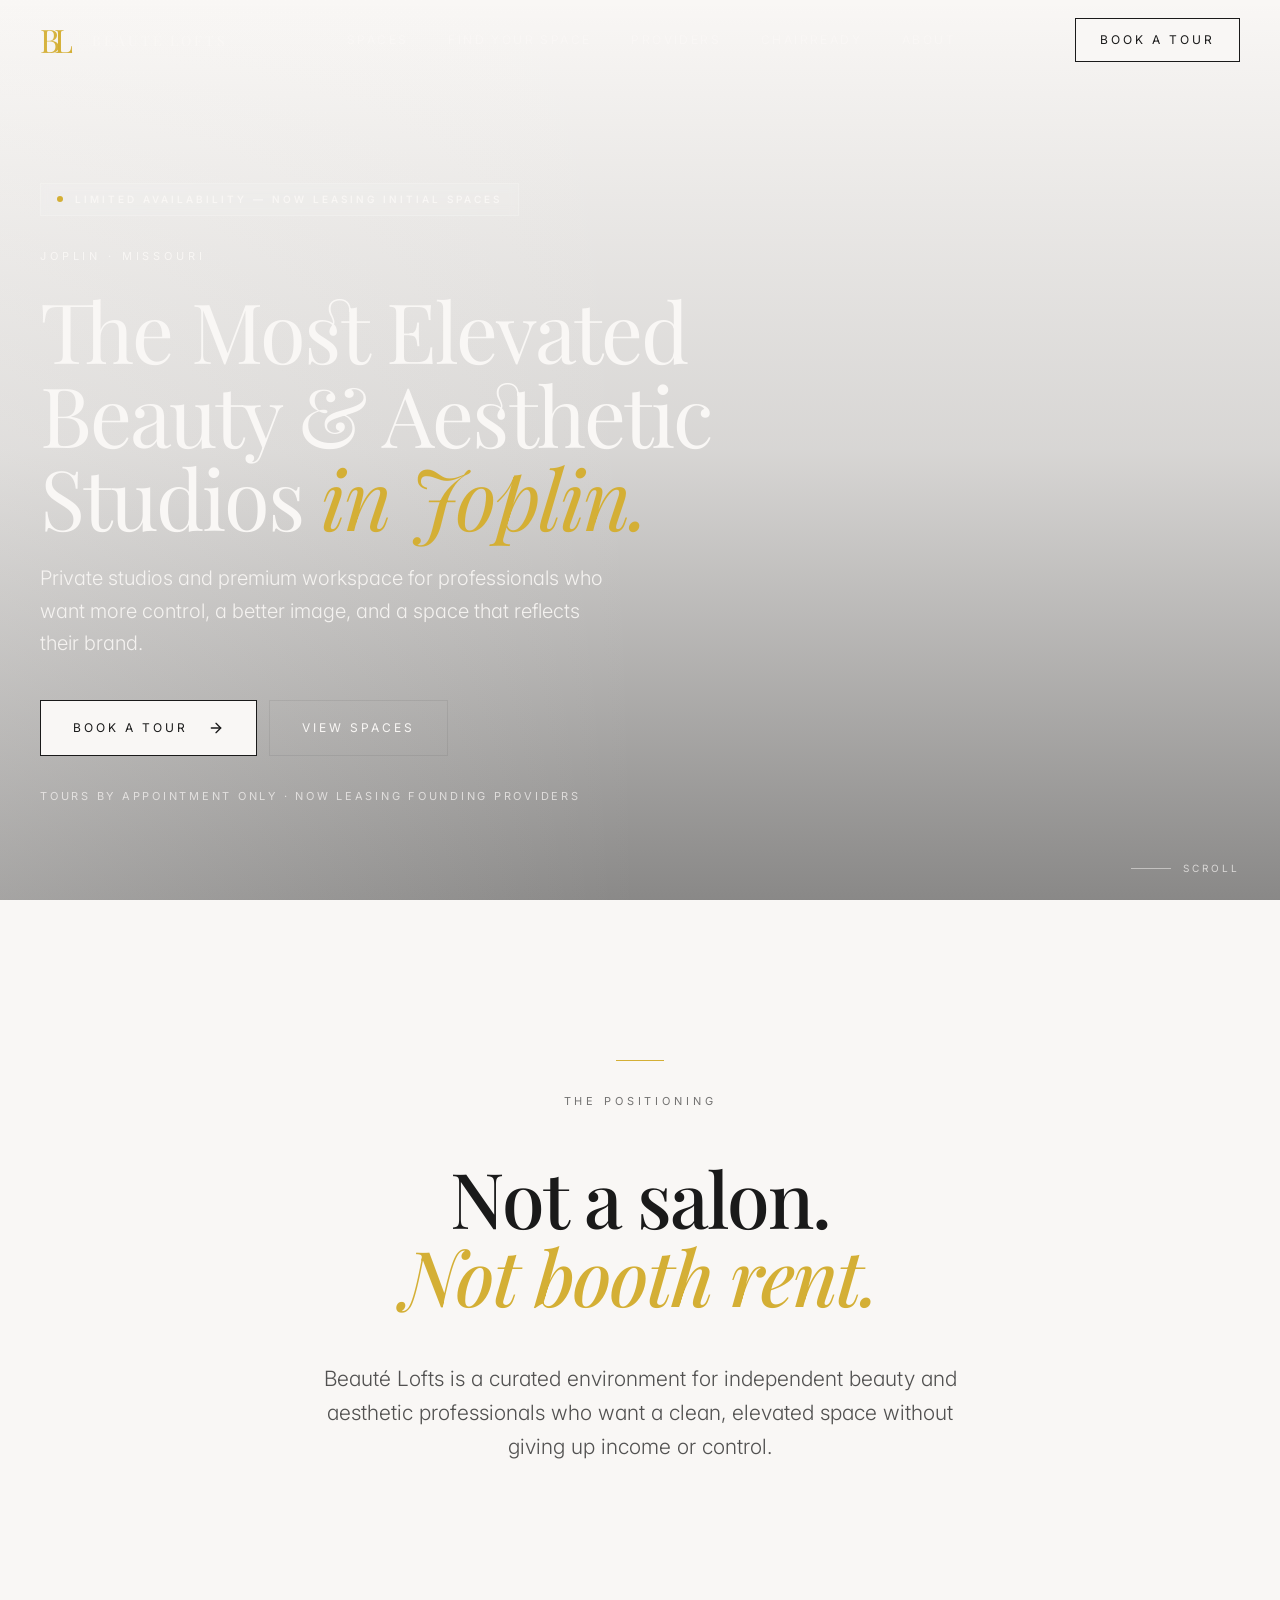
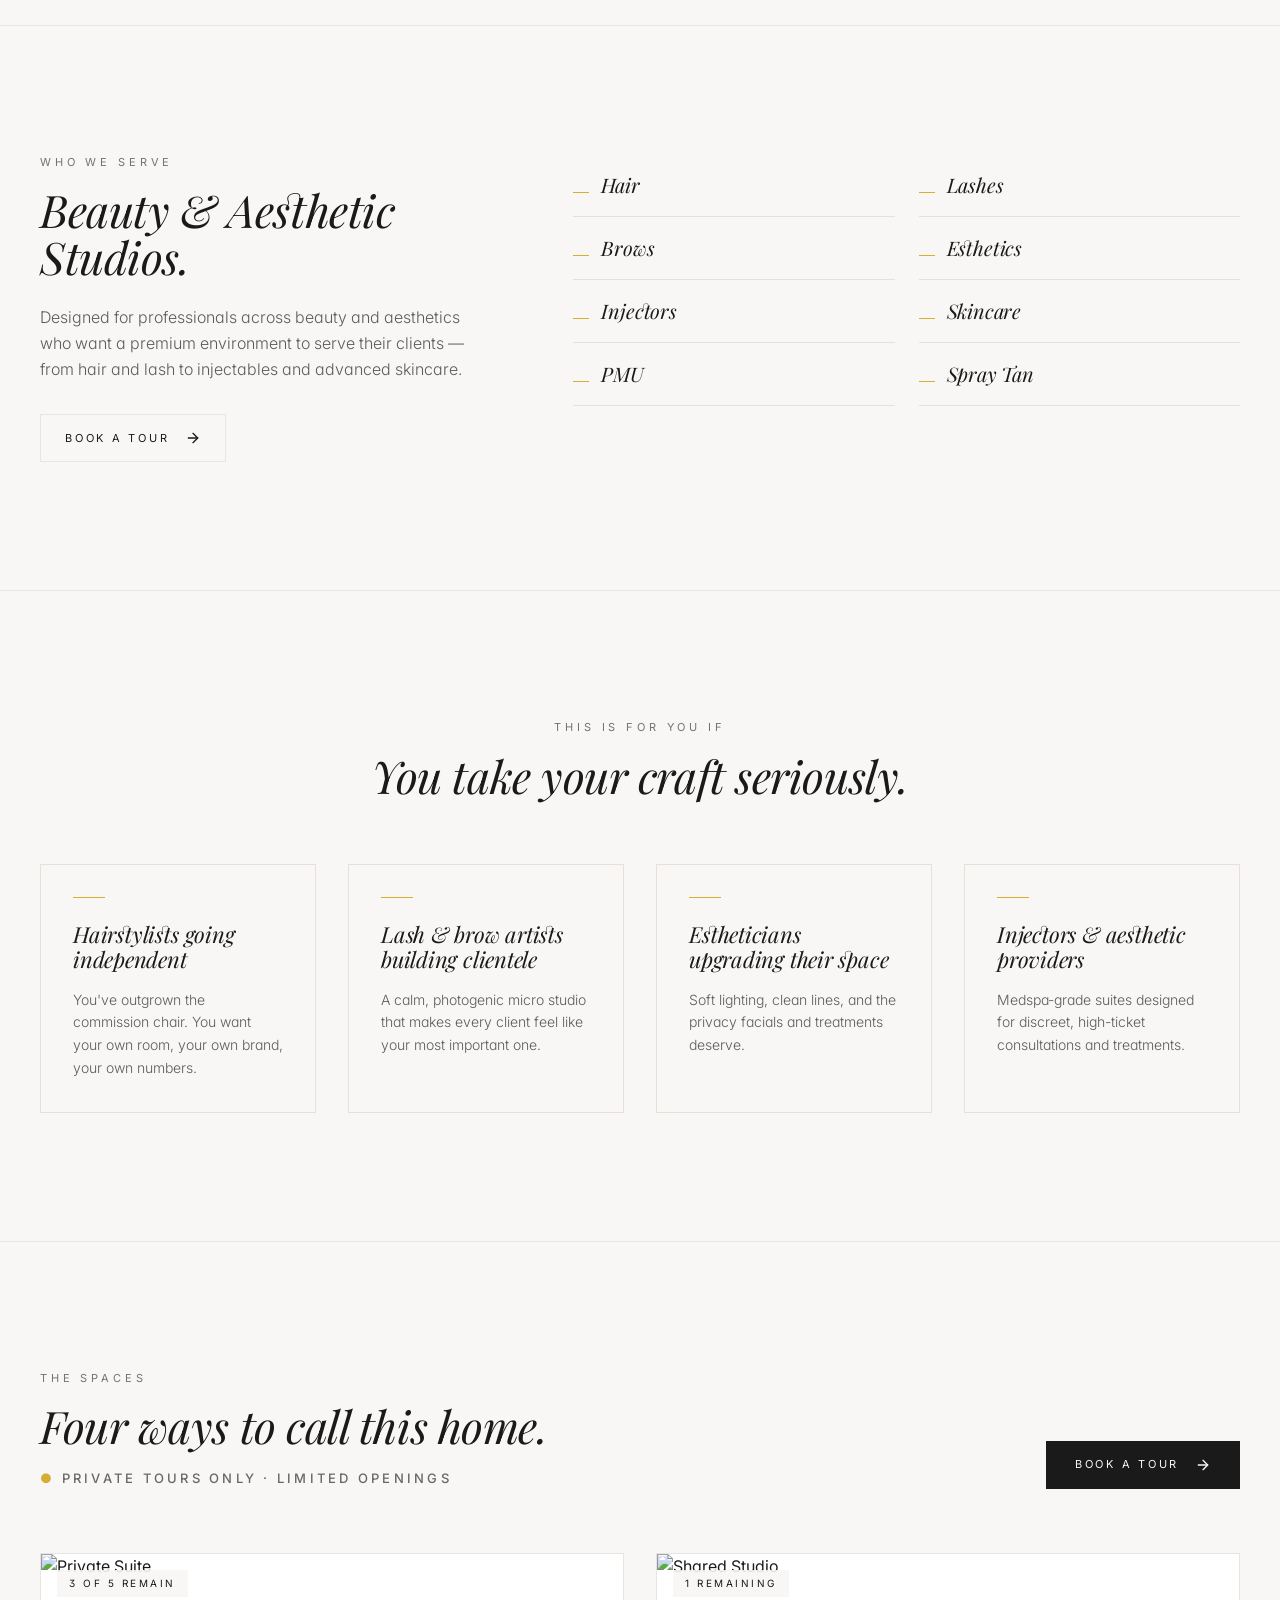
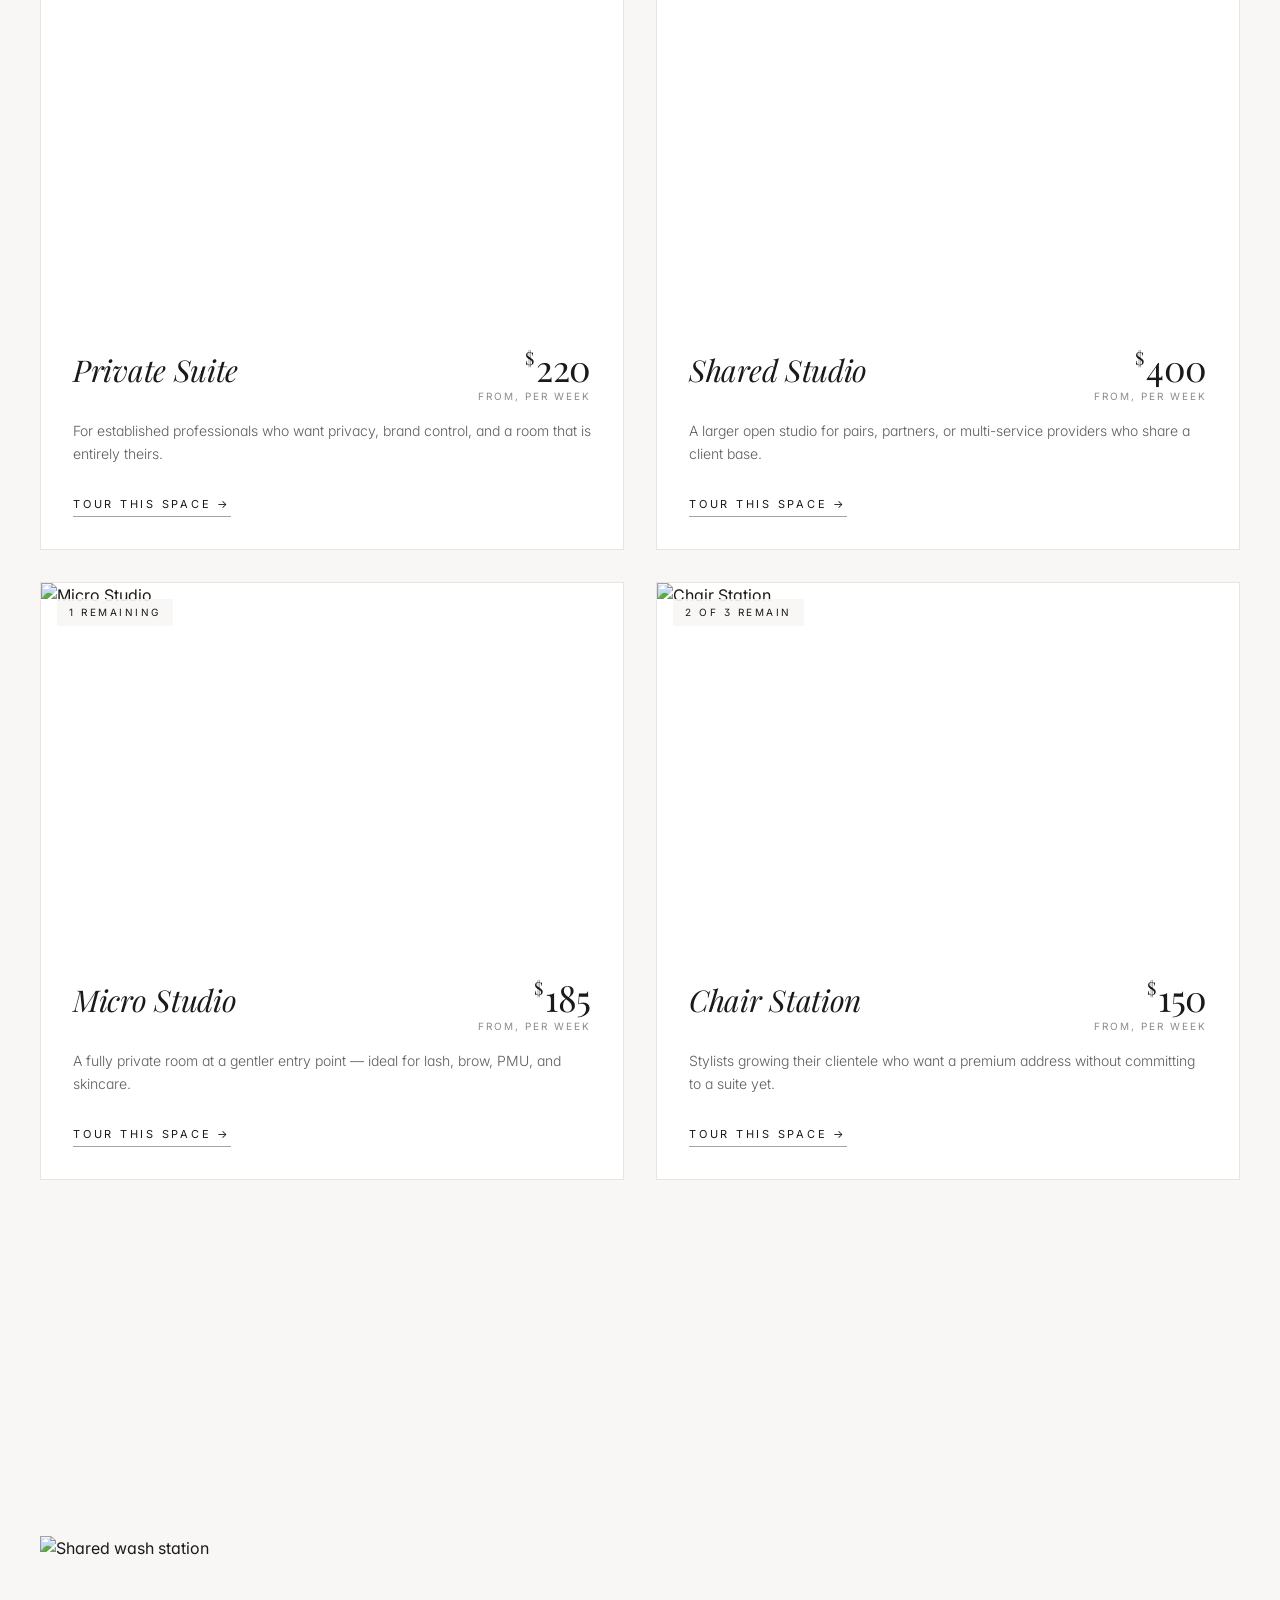
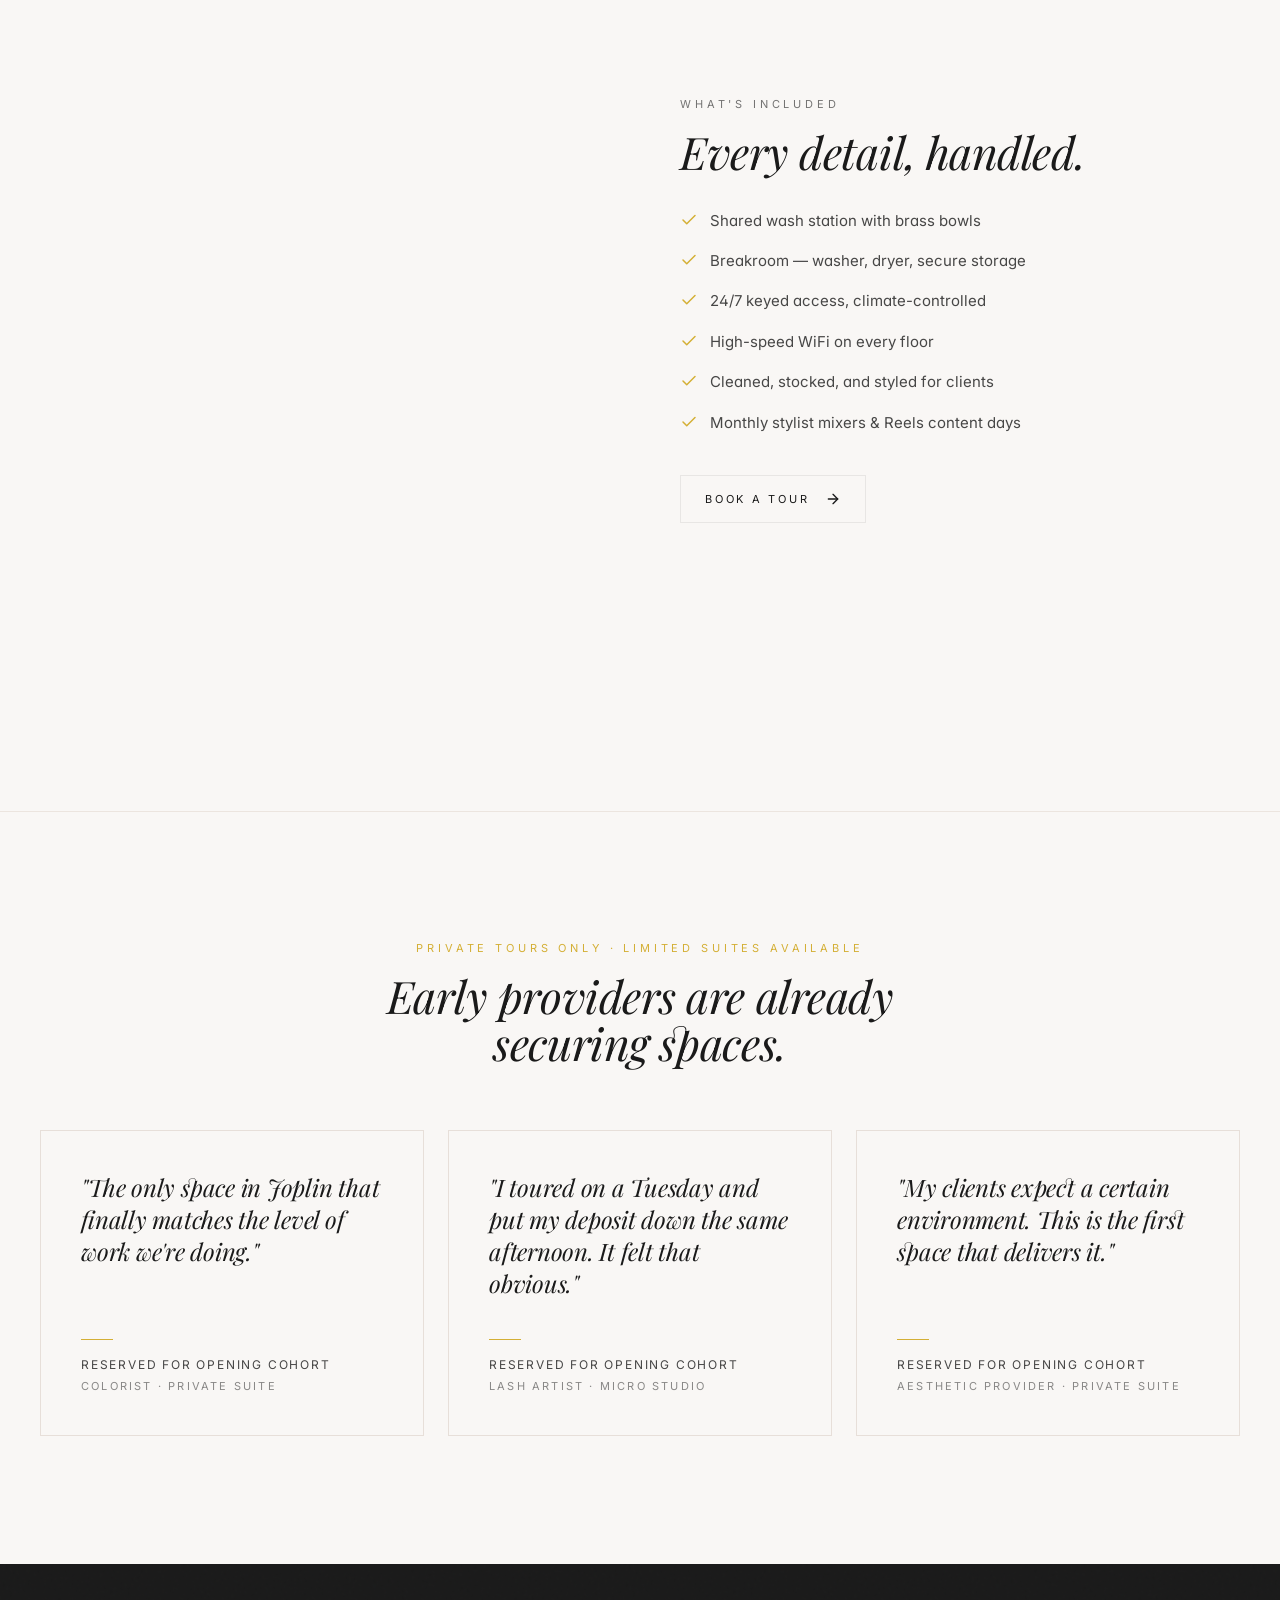
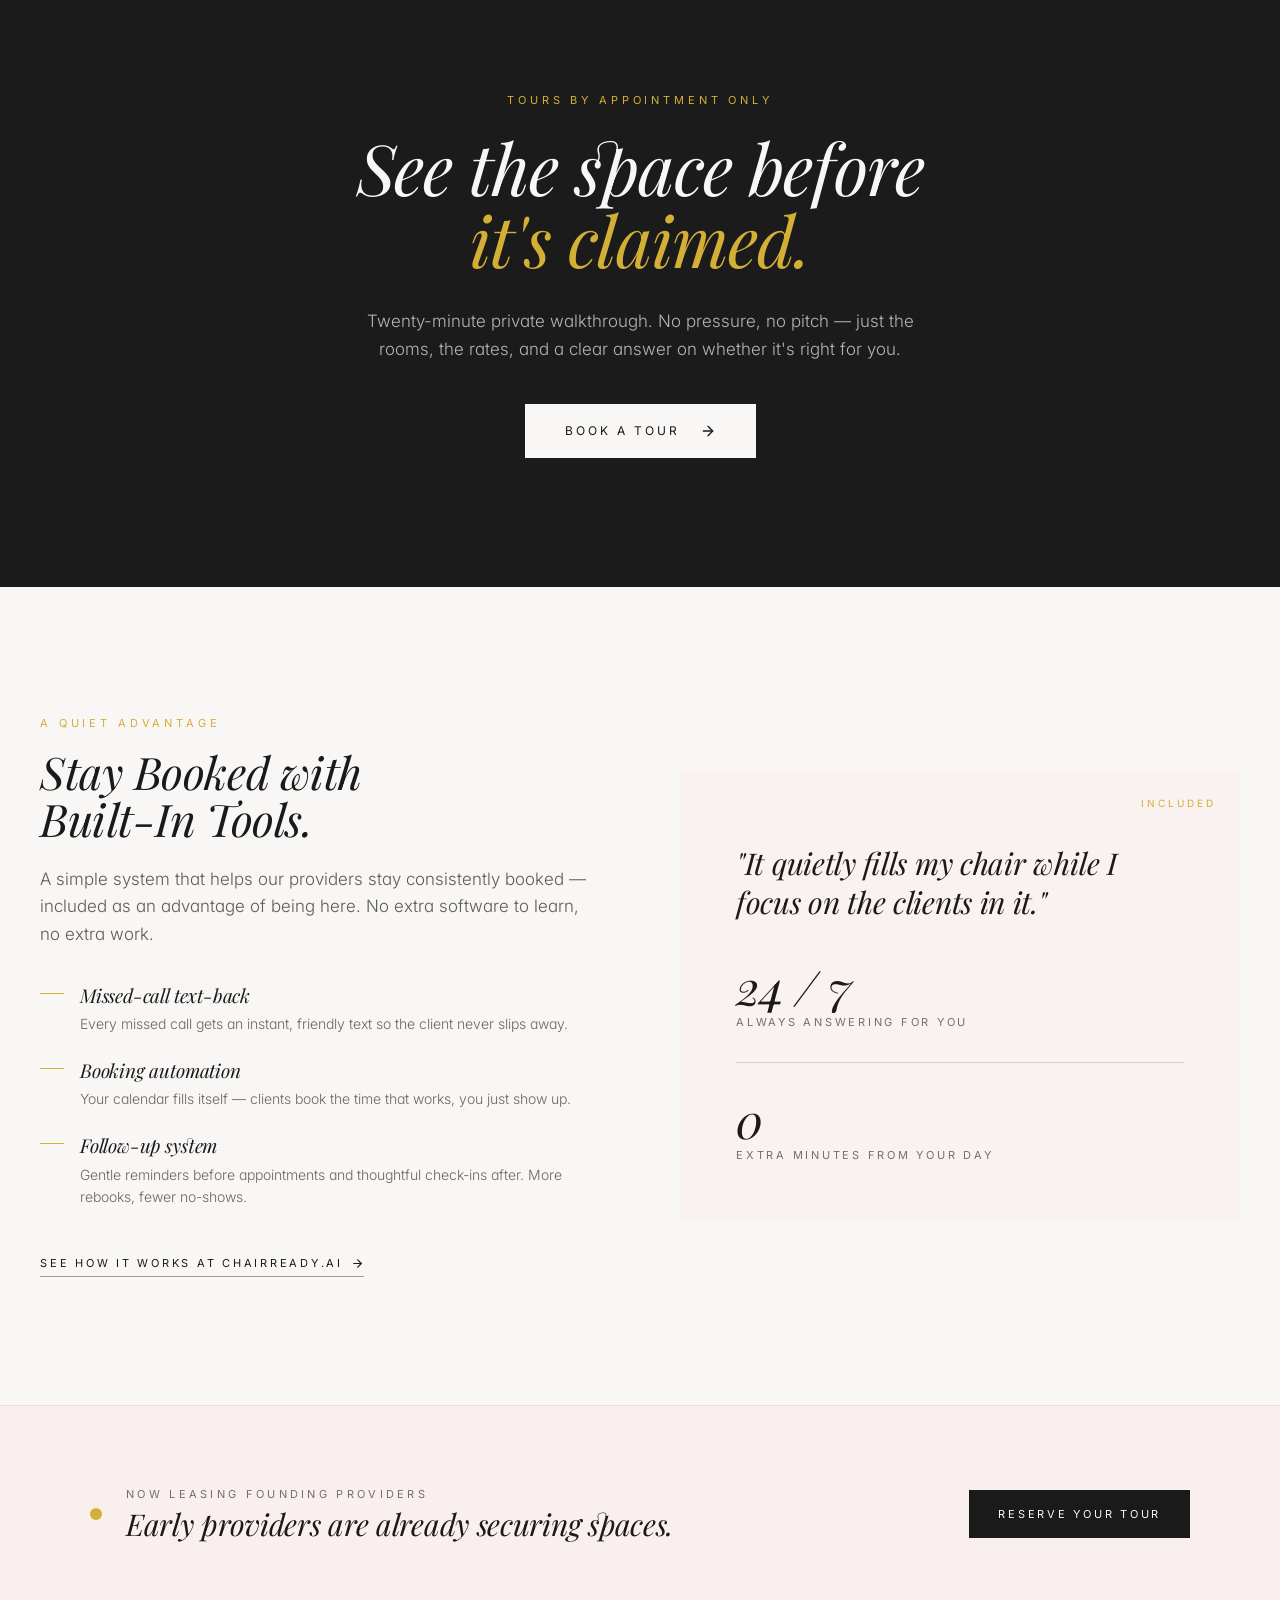
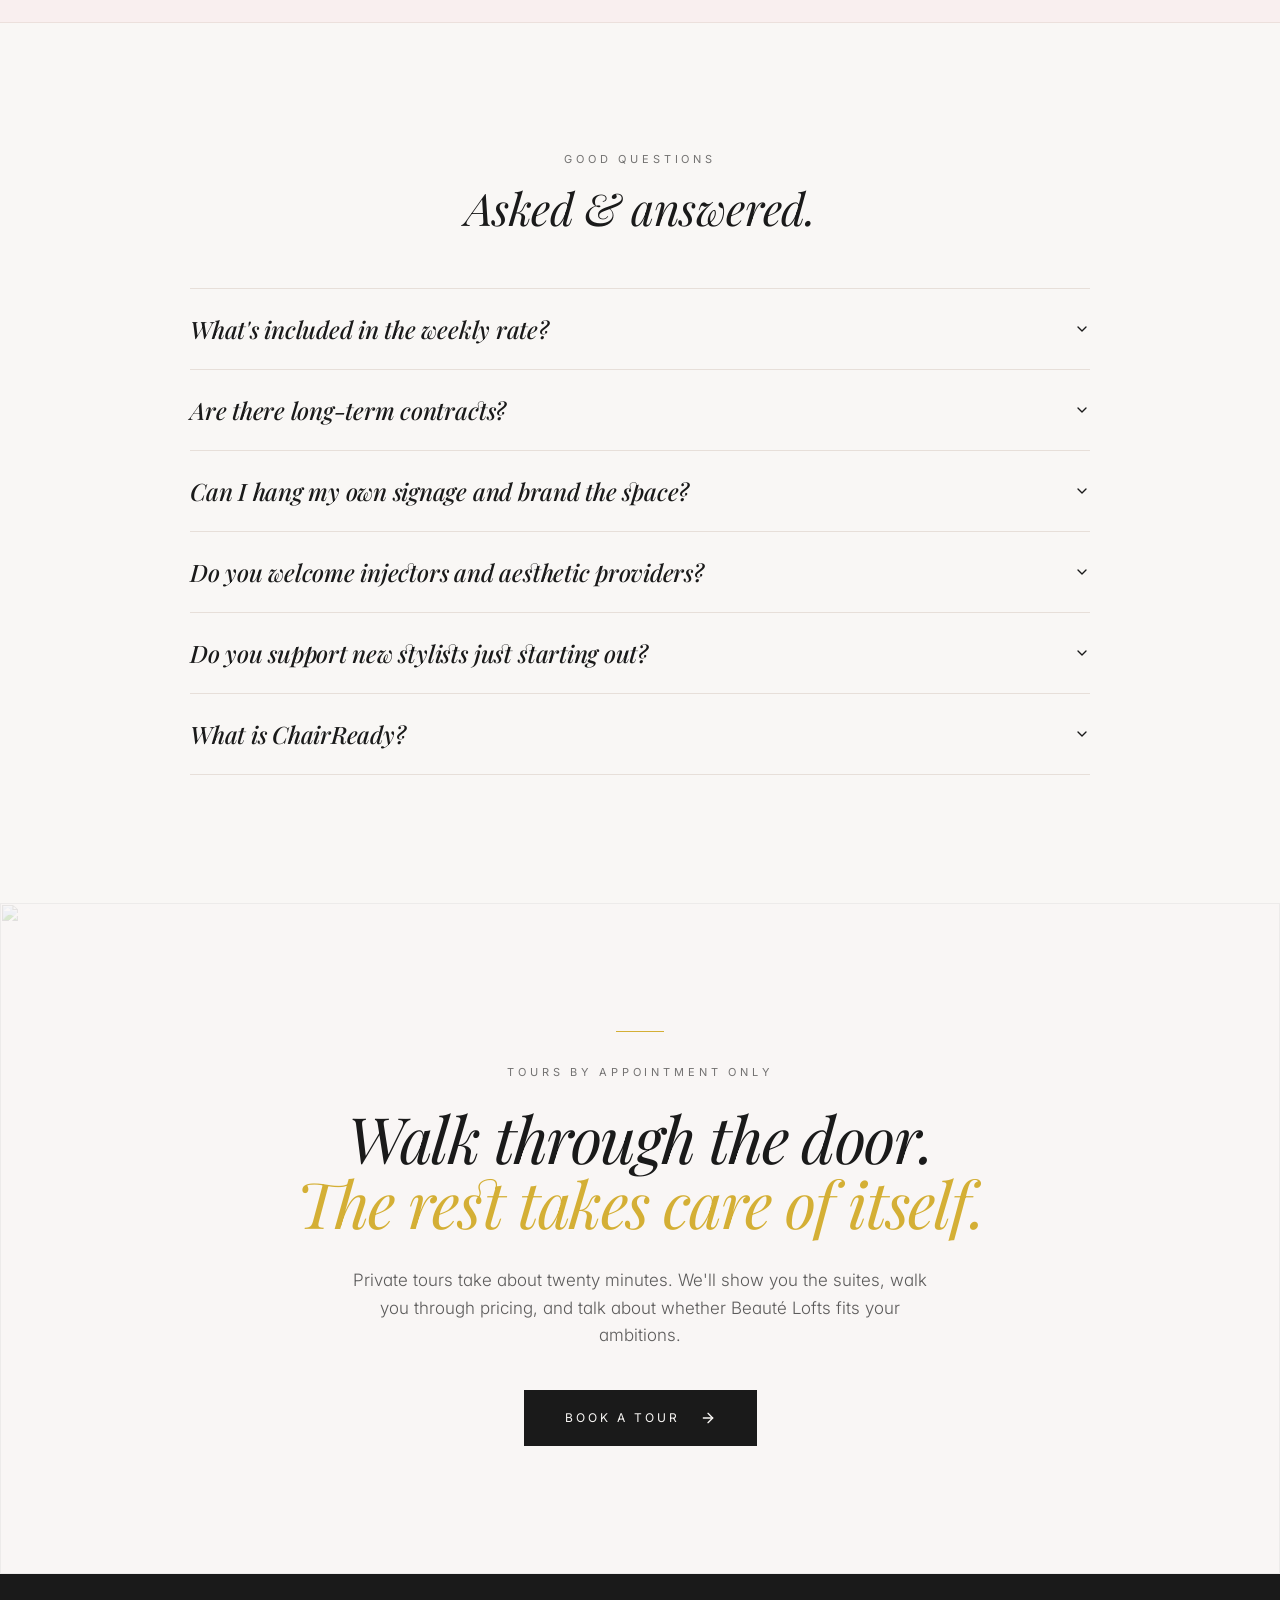
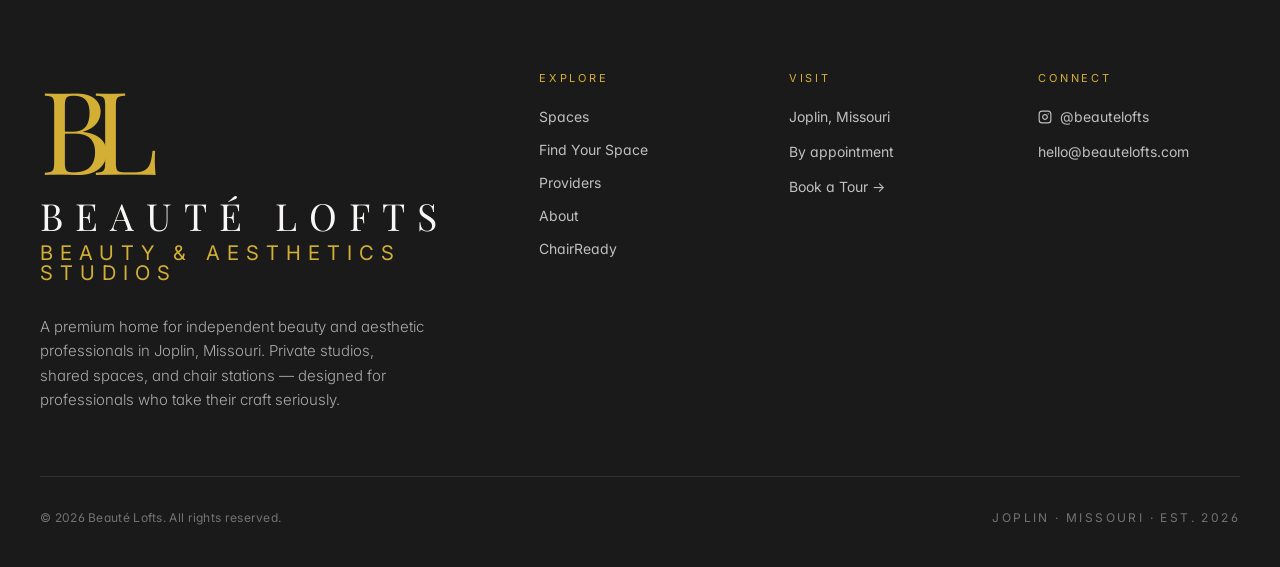
==== commit 1aaafe26: "Optimize: tighter hero copy, simplified categories, founding-provider scarcity" ====
--- a/index.html
+++ b/index.html
@@ -52,8 +52,8 @@
       "telephone": ""
     }
     </script>
-    <script type="module" crossorigin src="./assets/index-BUtN1kRU.js"></script>
-    <link rel="stylesheet" crossorigin href="./assets/index-DOZx5ctw.css">
+    <script type="module" crossorigin src="./assets/index-BR1ZIigK.js"></script>
+    <link rel="stylesheet" crossorigin href="./assets/index-Bw7efncq.css">
   </head>
   <body>
     <div id="root"></div>
--- a/assets/index-Bw7efncq.css
+++ b/assets/index-Bw7efncq.css
@@ -0,0 +1 @@
+*,:before,:after{--tw-border-spacing-x: 0;--tw-border-spacing-y: 0;--tw-translate-x: 0;--tw-translate-y: 0;--tw-rotate: 0;--tw-skew-x: 0;--tw-skew-y: 0;--tw-scale-x: 1;--tw-scale-y: 1;--tw-pan-x: ;--tw-pan-y: ;--tw-pinch-zoom: ;--tw-scroll-snap-strictness: proximity;--tw-gradient-from-position: ;--tw-gradient-via-position: ;--tw-gradient-to-position: ;--tw-ordinal: ;--tw-slashed-zero: ;--tw-numeric-figure: ;--tw-numeric-spacing: ;--tw-numeric-fraction: ;--tw-ring-inset: ;--tw-ring-offset-width: 0px;--tw-ring-offset-color: #fff;--tw-ring-color: rgb(59 130 246 / .5);--tw-ring-offset-shadow: 0 0 #0000;--tw-ring-shadow: 0 0 #0000;--tw-shadow: 0 0 #0000;--tw-shadow-colored: 0 0 #0000;--tw-blur: ;--tw-brightness: ;--tw-contrast: ;--tw-grayscale: ;--tw-hue-rotate: ;--tw-invert: ;--tw-saturate: ;--tw-sepia: ;--tw-drop-shadow: ;--tw-backdrop-blur: ;--tw-backdrop-brightness: ;--tw-backdrop-contrast: ;--tw-backdrop-grayscale: ;--tw-backdrop-hue-rotate: ;--tw-backdrop-invert: ;--tw-backdrop-opacity: ;--tw-backdrop-saturate: ;--tw-backdrop-sepia: ;--tw-contain-size: ;--tw-contain-layout: ;--tw-contain-paint: ;--tw-contain-style: }::backdrop{--tw-border-spacing-x: 0;--tw-border-spacing-y: 0;--tw-translate-x: 0;--tw-translate-y: 0;--tw-rotate: 0;--tw-skew-x: 0;--tw-skew-y: 0;--tw-scale-x: 1;--tw-scale-y: 1;--tw-pan-x: ;--tw-pan-y: ;--tw-pinch-zoom: ;--tw-scroll-snap-strictness: proximity;--tw-gradient-from-position: ;--tw-gradient-via-position: ;--tw-gradient-to-position: ;--tw-ordinal: ;--tw-slashed-zero: ;--tw-numeric-figure: ;--tw-numeric-spacing: ;--tw-numeric-fraction: ;--tw-ring-inset: ;--tw-ring-offset-width: 0px;--tw-ring-offset-color: #fff;--tw-ring-color: rgb(59 130 246 / .5);--tw-ring-offset-shadow: 0 0 #0000;--tw-ring-shadow: 0 0 #0000;--tw-shadow: 0 0 #0000;--tw-shadow-colored: 0 0 #0000;--tw-blur: ;--tw-brightness: ;--tw-contrast: ;--tw-grayscale: ;--tw-hue-rotate: ;--tw-invert: ;--tw-saturate: ;--tw-sepia: ;--tw-drop-shadow: ;--tw-backdrop-blur: ;--tw-backdrop-brightness: ;--tw-backdrop-contrast: ;--tw-backdrop-grayscale: ;--tw-backdrop-hue-rotate: ;--tw-backdrop-invert: ;--tw-backdrop-opacity: ;--tw-backdrop-saturate: ;--tw-backdrop-sepia: ;--tw-contain-size: ;--tw-contain-layout: ;--tw-contain-paint: ;--tw-contain-style: }*,:before,:after{box-sizing:border-box;border-width:0;border-style:solid;border-color:#e5e7eb}:before,:after{--tw-content: ""}html,:host{line-height:1.5;-webkit-text-size-adjust:100%;-moz-tab-size:4;-o-tab-size:4;tab-size:4;font-family:var(--font-sans);font-feature-settings:normal;font-variation-settings:normal;-webkit-tap-highlight-color:transparent}body{margin:0;line-height:inherit}hr{height:0;color:inherit;border-top-width:1px}abbr:where([title]){-webkit-text-decoration:underline dotted;text-decoration:underline dotted}h1,h2,h3,h4,h5,h6{font-size:inherit;font-weight:inherit}a{color:inherit;text-decoration:inherit}b,strong{font-weight:bolder}code,kbd,samp,pre{font-family:var(--font-mono);font-feature-settings:normal;font-variation-settings:normal;font-size:1em}small{font-size:80%}sub,sup{font-size:75%;line-height:0;position:relative;vertical-align:baseline}sub{bottom:-.25em}sup{top:-.5em}table{text-indent:0;border-color:inherit;border-collapse:collapse}button,input,optgroup,select,textarea{font-family:inherit;font-feature-settings:inherit;font-variation-settings:inherit;font-size:100%;font-weight:inherit;line-height:inherit;letter-spacing:inherit;color:inherit;margin:0;padding:0}button,select{text-transform:none}button,input:where([type=button]),input:where([type=reset]),input:where([type=submit]){-webkit-appearance:button;background-color:transparent;background-image:none}:-moz-focusring{outline:auto}:-moz-ui-invalid{box-shadow:none}progress{vertical-align:baseline}::-webkit-inner-spin-button,::-webkit-outer-spin-button{height:auto}[type=search]{-webkit-appearance:textfield;outline-offset:-2px}::-webkit-search-decoration{-webkit-appearance:none}::-webkit-file-upload-button{-webkit-appearance:button;font:inherit}summary{display:list-item}blockquote,dl,dd,h1,h2,h3,h4,h5,h6,hr,figure,p,pre{margin:0}fieldset{margin:0;padding:0}legend{padding:0}ol,ul,menu{list-style:none;margin:0;padding:0}dialog{padding:0}textarea{resize:vertical}input::-moz-placeholder,textarea::-moz-placeholder{opacity:1;color:#9ca3af}input::placeholder,textarea::placeholder{opacity:1;color:#9ca3af}button,[role=button]{cursor:pointer}:disabled{cursor:default}img,svg,video,canvas,audio,iframe,embed,object{display:block;vertical-align:middle}img,video{max-width:100%;height:auto}[hidden]:where(:not([hidden=until-found])){display:none}*{--tw-border-opacity: 1;border-color:hsl(var(--border) / var(--tw-border-opacity, 1))}html{scroll-behavior:smooth}body{--tw-bg-opacity: 1;background-color:hsl(var(--background) / var(--tw-bg-opacity, 1));font-family:var(--font-sans);--tw-text-opacity: 1;color:hsl(var(--foreground) / var(--tw-text-opacity, 1));font-feature-settings:"ss01","cv11";-webkit-font-smoothing:antialiased;-moz-osx-font-smoothing:grayscale}.font-display{font-family:var(--font-display);font-feature-settings:"liga","dlig","swsh";letter-spacing:-.01em}.divider-gold{height:1px;width:48px;background:hsl(var(--gold))}.grain:before{content:"";position:absolute;inset:0;pointer-events:none;opacity:.04;mix-blend-mode:multiply;background-image:url("data:image/svg+xml,%3Csvg viewBox='0 0 200 200' xmlns='http://www.w3.org/2000/svg'%3E%3Cfilter id='n'%3E%3CfeTurbulence type='fractalNoise' baseFrequency='0.9' numOctaves='2' stitchTiles='stitch'/%3E%3C/filter%3E%3Crect width='100%25' height='100%25' filter='url(%23n)'/%3E%3C/svg%3E")}::-moz-selection{background:hsl(var(--gold) / .35);color:hsl(var(--matte-black))}::selection{background:hsl(var(--gold) / .35);color:hsl(var(--matte-black))}.sr-only{position:absolute;width:1px;height:1px;padding:0;margin:-1px;overflow:hidden;clip:rect(0,0,0,0);white-space:nowrap;border-width:0}.pointer-events-none{pointer-events:none}.pointer-events-auto{pointer-events:auto}.visible{visibility:visible}.invisible{visibility:hidden}.static{position:static}.fixed{position:fixed}.absolute{position:absolute}.relative{position:relative}.inset-0{inset:0}.inset-x-0{left:0;right:0}.inset-y-0{top:0;bottom:0}.-bottom-1\.5{bottom:-.375rem}.-bottom-12{bottom:-3rem}.-left-12{left:-3rem}.-right-12{right:-3rem}.-top-12{top:-3rem}.bottom-0{bottom:0}.bottom-6{bottom:1.5rem}.left-0{left:0}.left-1{left:.25rem}.left-1\/2{left:50%}.left-2{left:.5rem}.left-4{left:1rem}.left-\[50\%\]{left:50%}.right-0{right:0}.right-1{right:.25rem}.right-2{right:.5rem}.right-3{right:.75rem}.right-4{right:1rem}.right-6{right:1.5rem}.top-0{top:0}.top-1\.5{top:.375rem}.top-1\/2{top:50%}.top-2{top:.5rem}.top-3\.5{top:.875rem}.top-4{top:1rem}.top-6{top:1.5rem}.top-\[1px\]{top:1px}.top-\[50\%\]{top:50%}.top-\[60\%\]{top:60%}.top-full{top:100%}.z-10{z-index:10}.z-20{z-index:20}.z-50{z-index:50}.z-\[100\]{z-index:100}.z-\[1\]{z-index:1}.-mx-1{margin-left:-.25rem;margin-right:-.25rem}.mx-2{margin-left:.5rem;margin-right:.5rem}.mx-3\.5{margin-left:.875rem;margin-right:.875rem}.mx-4{margin-left:1rem;margin-right:1rem}.mx-auto{margin-left:auto;margin-right:auto}.my-0\.5{margin-top:.125rem;margin-bottom:.125rem}.my-1{margin-top:.25rem;margin-bottom:.25rem}.-ml-4{margin-left:-1rem}.-mt-4{margin-top:-1rem}.mb-1{margin-bottom:.25rem}.mb-10{margin-bottom:2.5rem}.mb-12{margin-bottom:3rem}.mb-14{margin-bottom:3.5rem}.mb-16{margin-bottom:4rem}.mb-2{margin-bottom:.5rem}.mb-3{margin-bottom:.75rem}.mb-4{margin-bottom:1rem}.mb-5{margin-bottom:1.25rem}.mb-6{margin-bottom:1.5rem}.mb-8{margin-bottom:2rem}.ml-1{margin-left:.25rem}.ml-2{margin-left:.5rem}.ml-3{margin-left:.75rem}.ml-auto{margin-left:auto}.mr-0\.5{margin-right:.125rem}.mr-2{margin-right:.5rem}.mt-0\.5{margin-top:.125rem}.mt-1{margin-top:.25rem}.mt-1\.5{margin-top:.375rem}.mt-10{margin-top:2.5rem}.mt-12{margin-top:3rem}.mt-2{margin-top:.5rem}.mt-24{margin-top:6rem}.mt-3{margin-top:.75rem}.mt-4{margin-top:1rem}.mt-5{margin-top:1.25rem}.mt-6{margin-top:1.5rem}.mt-8{margin-top:2rem}.mt-auto{margin-top:auto}.block{display:block}.flex{display:flex}.inline-flex{display:inline-flex}.table{display:table}.grid{display:grid}.hidden{display:none}.aspect-\[16\/10\]{aspect-ratio:16/10}.aspect-\[3\/4\]{aspect-ratio:3/4}.aspect-\[4\/3\]{aspect-ratio:4/3}.aspect-square{aspect-ratio:1 / 1}.aspect-video{aspect-ratio:16 / 9}.size-4{width:1rem;height:1rem}.h-1\.5{height:.375rem}.h-10{height:2.5rem}.h-11{height:2.75rem}.h-12{height:3rem}.h-14{height:3.5rem}.h-2{height:.5rem}.h-2\.5{height:.625rem}.h-20{height:5rem}.h-3{height:.75rem}.h-3\.5{height:.875rem}.h-4{height:1rem}.h-5{height:1.25rem}.h-6{height:1.5rem}.h-7{height:1.75rem}.h-8{height:2rem}.h-9{height:2.25rem}.h-\[1px\]{height:1px}.h-\[60vh\]{height:60vh}.h-\[var\(--radix-navigation-menu-viewport-height\)\]{height:var(--radix-navigation-menu-viewport-height)}.h-\[var\(--radix-select-trigger-height\)\]{height:var(--radix-select-trigger-height)}.h-auto{height:auto}.h-full{height:100%}.h-px{height:1px}.h-svh{height:100svh}.max-h-0{max-height:0px}.max-h-\[--radix-context-menu-content-available-height\]{max-height:var(--radix-context-menu-content-available-height)}.max-h-\[--radix-select-content-available-height\]{max-height:var(--radix-select-content-available-height)}.max-h-\[300px\]{max-height:300px}.max-h-\[520px\]{max-height:520px}.max-h-\[var\(--radix-dropdown-menu-content-available-height\)\]{max-height:var(--radix-dropdown-menu-content-available-height)}.max-h-screen{max-height:100vh}.min-h-0{min-height:0px}.min-h-10{min-height:2.5rem}.min-h-8{min-height:2rem}.min-h-9{min-height:2.25rem}.min-h-\[100svh\]{min-height:100svh}.min-h-\[440px\]{min-height:440px}.min-h-\[80px\]{min-height:80px}.min-h-screen{min-height:100vh}.min-h-svh{min-height:100svh}.w-0{width:0px}.w-1{width:.25rem}.w-1\.5{width:.375rem}.w-10{width:2.5rem}.w-11{width:2.75rem}.w-12{width:3rem}.w-14{width:3.5rem}.w-2{width:.5rem}.w-2\.5{width:.625rem}.w-3{width:.75rem}.w-3\.5{width:.875rem}.w-3\/4{width:75%}.w-4{width:1rem}.w-5{width:1.25rem}.w-6{width:1.5rem}.w-64{width:16rem}.w-7{width:1.75rem}.w-72{width:18rem}.w-8{width:2rem}.w-9{width:2.25rem}.w-\[100px\]{width:100px}.w-\[1px\]{width:1px}.w-\[var\(--sidebar-width\)\]{width:var(--sidebar-width)}.w-auto{width:auto}.w-full{width:100%}.w-max{width:-moz-max-content;width:max-content}.w-px{width:1px}.min-w-0{min-width:0px}.min-w-10{min-width:2.5rem}.min-w-11{min-width:2.75rem}.min-w-5{min-width:1.25rem}.min-w-9{min-width:2.25rem}.min-w-\[12rem\]{min-width:12rem}.min-w-\[8rem\]{min-width:8rem}.min-w-\[var\(--radix-select-trigger-width\)\]{min-width:var(--radix-select-trigger-width)}.max-w-2xl{max-width:42rem}.max-w-3xl{max-width:48rem}.max-w-\[1100px\]{max-width:1100px}.max-w-\[1200px\]{max-width:1200px}.max-w-\[1400px\]{max-width:1400px}.max-w-\[520px\]{max-width:520px}.max-w-\[900px\]{max-width:900px}.max-w-\[var\(--skeleton-width\)\]{max-width:var(--skeleton-width)}.max-w-lg{max-width:32rem}.max-w-max{max-width:-moz-max-content;max-width:max-content}.max-w-md{max-width:28rem}.max-w-sm{max-width:24rem}.max-w-xl{max-width:36rem}.flex-1{flex:1 1 0%}.shrink-0{flex-shrink:0}.grow{flex-grow:1}.grow-0{flex-grow:0}.basis-full{flex-basis:100%}.caption-bottom{caption-side:bottom}.border-collapse{border-collapse:collapse}.origin-\[--radix-context-menu-content-transform-origin\]{transform-origin:var(--radix-context-menu-content-transform-origin)}.origin-\[--radix-dropdown-menu-content-transform-origin\]{transform-origin:var(--radix-dropdown-menu-content-transform-origin)}.origin-\[--radix-hover-card-content-transform-origin\]{transform-origin:var(--radix-hover-card-content-transform-origin)}.origin-\[--radix-menubar-content-transform-origin\]{transform-origin:var(--radix-menubar-content-transform-origin)}.origin-\[--radix-popover-content-transform-origin\]{transform-origin:var(--radix-popover-content-transform-origin)}.origin-\[--radix-select-content-transform-origin\]{transform-origin:var(--radix-select-content-transform-origin)}.origin-\[--radix-tooltip-content-transform-origin\]{transform-origin:var(--radix-tooltip-content-transform-origin)}.-translate-x-1\/2{--tw-translate-x: -50%;transform:translate(var(--tw-translate-x),var(--tw-translate-y)) rotate(var(--tw-rotate)) skew(var(--tw-skew-x)) skewY(var(--tw-skew-y)) scaleX(var(--tw-scale-x)) scaleY(var(--tw-scale-y))}.-translate-x-px{--tw-translate-x: -1px;transform:translate(var(--tw-translate-x),var(--tw-translate-y)) rotate(var(--tw-rotate)) skew(var(--tw-skew-x)) skewY(var(--tw-skew-y)) scaleX(var(--tw-scale-x)) scaleY(var(--tw-scale-y))}.-translate-y-1\/2{--tw-translate-y: -50%;transform:translate(var(--tw-translate-x),var(--tw-translate-y)) rotate(var(--tw-rotate)) skew(var(--tw-skew-x)) skewY(var(--tw-skew-y)) scaleX(var(--tw-scale-x)) scaleY(var(--tw-scale-y))}.translate-x-\[-50\%\]{--tw-translate-x: -50%;transform:translate(var(--tw-translate-x),var(--tw-translate-y)) rotate(var(--tw-rotate)) skew(var(--tw-skew-x)) skewY(var(--tw-skew-y)) scaleX(var(--tw-scale-x)) scaleY(var(--tw-scale-y))}.translate-x-px{--tw-translate-x: 1px;transform:translate(var(--tw-translate-x),var(--tw-translate-y)) rotate(var(--tw-rotate)) skew(var(--tw-skew-x)) skewY(var(--tw-skew-y)) scaleX(var(--tw-scale-x)) scaleY(var(--tw-scale-y))}.translate-y-\[-50\%\]{--tw-translate-y: -50%;transform:translate(var(--tw-translate-x),var(--tw-translate-y)) rotate(var(--tw-rotate)) skew(var(--tw-skew-x)) skewY(var(--tw-skew-y)) scaleX(var(--tw-scale-x)) scaleY(var(--tw-scale-y))}.rotate-45{--tw-rotate: 45deg;transform:translate(var(--tw-translate-x),var(--tw-translate-y)) rotate(var(--tw-rotate)) skew(var(--tw-skew-x)) skewY(var(--tw-skew-y)) scaleX(var(--tw-scale-x)) scaleY(var(--tw-scale-y))}.rotate-90{--tw-rotate: 90deg;transform:translate(var(--tw-translate-x),var(--tw-translate-y)) rotate(var(--tw-rotate)) skew(var(--tw-skew-x)) skewY(var(--tw-skew-y)) scaleX(var(--tw-scale-x)) scaleY(var(--tw-scale-y))}.scale-105{--tw-scale-x: 1.05;--tw-scale-y: 1.05;transform:translate(var(--tw-translate-x),var(--tw-translate-y)) rotate(var(--tw-rotate)) skew(var(--tw-skew-x)) skewY(var(--tw-skew-y)) scaleX(var(--tw-scale-x)) scaleY(var(--tw-scale-y))}.transform{transform:translate(var(--tw-translate-x),var(--tw-translate-y)) rotate(var(--tw-rotate)) skew(var(--tw-skew-x)) skewY(var(--tw-skew-y)) scaleX(var(--tw-scale-x)) scaleY(var(--tw-scale-y))}@keyframes pulse{50%{opacity:.5}}.animate-pulse{animation:pulse 2s cubic-bezier(.4,0,.6,1) infinite}.cursor-default{cursor:default}.cursor-pointer{cursor:pointer}.touch-none{touch-action:none}.select-none{-webkit-user-select:none;-moz-user-select:none;user-select:none}.list-none{list-style-type:none}.grid-cols-2{grid-template-columns:repeat(2,minmax(0,1fr))}.flex-row{flex-direction:row}.flex-col{flex-direction:column}.flex-col-reverse{flex-direction:column-reverse}.flex-wrap{flex-wrap:wrap}.items-start{align-items:flex-start}.items-end{align-items:flex-end}.items-center{align-items:center}.items-baseline{align-items:baseline}.items-stretch{align-items:stretch}.justify-center{justify-content:center}.justify-between{justify-content:space-between}.gap-1{gap:.25rem}.gap-1\.5{gap:.375rem}.gap-10{gap:2.5rem}.gap-12{gap:3rem}.gap-2{gap:.5rem}.gap-3{gap:.75rem}.gap-4{gap:1rem}.gap-5{gap:1.25rem}.gap-6{gap:1.5rem}.gap-8{gap:2rem}.gap-px{gap:1px}.gap-x-6{-moz-column-gap:1.5rem;column-gap:1.5rem}.space-x-1>:not([hidden])~:not([hidden]){--tw-space-x-reverse: 0;margin-right:calc(.25rem * var(--tw-space-x-reverse));margin-left:calc(.25rem * calc(1 - var(--tw-space-x-reverse)))}.space-x-4>:not([hidden])~:not([hidden]){--tw-space-x-reverse: 0;margin-right:calc(1rem * var(--tw-space-x-reverse));margin-left:calc(1rem * calc(1 - var(--tw-space-x-reverse)))}.space-y-1>:not([hidden])~:not([hidden]){--tw-space-y-reverse: 0;margin-top:calc(.25rem * calc(1 - var(--tw-space-y-reverse)));margin-bottom:calc(.25rem * var(--tw-space-y-reverse))}.space-y-1\.5>:not([hidden])~:not([hidden]){--tw-space-y-reverse: 0;margin-top:calc(.375rem * calc(1 - var(--tw-space-y-reverse)));margin-bottom:calc(.375rem * var(--tw-space-y-reverse))}.space-y-2>:not([hidden])~:not([hidden]){--tw-space-y-reverse: 0;margin-top:calc(.5rem * calc(1 - var(--tw-space-y-reverse)));margin-bottom:calc(.5rem * var(--tw-space-y-reverse))}.space-y-3>:not([hidden])~:not([hidden]){--tw-space-y-reverse: 0;margin-top:calc(.75rem * calc(1 - var(--tw-space-y-reverse)));margin-bottom:calc(.75rem * var(--tw-space-y-reverse))}.space-y-4>:not([hidden])~:not([hidden]){--tw-space-y-reverse: 0;margin-top:calc(1rem * calc(1 - var(--tw-space-y-reverse)));margin-bottom:calc(1rem * var(--tw-space-y-reverse))}.space-y-5>:not([hidden])~:not([hidden]){--tw-space-y-reverse: 0;margin-top:calc(1.25rem * calc(1 - var(--tw-space-y-reverse)));margin-bottom:calc(1.25rem * var(--tw-space-y-reverse))}.space-y-6>:not([hidden])~:not([hidden]){--tw-space-y-reverse: 0;margin-top:calc(1.5rem * calc(1 - var(--tw-space-y-reverse)));margin-bottom:calc(1.5rem * var(--tw-space-y-reverse))}.space-y-8>:not([hidden])~:not([hidden]){--tw-space-y-reverse: 0;margin-top:calc(2rem * calc(1 - var(--tw-space-y-reverse)));margin-bottom:calc(2rem * var(--tw-space-y-reverse))}.overflow-auto{overflow:auto}.overflow-hidden{overflow:hidden}.overflow-y-auto{overflow-y:auto}.overflow-x-hidden{overflow-x:hidden}.whitespace-nowrap{white-space:nowrap}.break-words{overflow-wrap:break-word}.rounded-\[2px\]{border-radius:2px}.rounded-\[inherit\]{border-radius:inherit}.rounded-full{border-radius:9999px}.rounded-lg{border-radius:.5625rem}.rounded-md{border-radius:.375rem}.rounded-none{border-radius:0}.rounded-sm{border-radius:.1875rem}.rounded-xl{border-radius:.75rem}.rounded-t-\[10px\]{border-top-left-radius:10px;border-top-right-radius:10px}.rounded-tl-sm{border-top-left-radius:.1875rem}.border{border-width:1px}.border-0{border-width:0px}.border-2{border-width:2px}.border-\[1\.5px\]{border-width:1.5px}.border-y{border-top-width:1px;border-bottom-width:1px}.border-b{border-bottom-width:1px}.border-l{border-left-width:1px}.border-r{border-right-width:1px}.border-t{border-top-width:1px}.border-dashed{border-style:dashed}.border-\[--color-border\]{border-color:var(--color-border)}.border-border\/50{border-color:hsl(var(--border) / .5)}.border-card-border{--tw-border-opacity: 1;border-color:hsl(var(--card-border) / var(--tw-border-opacity, 1))}.border-destructive{--tw-border-opacity: 1;border-color:hsl(var(--destructive) / var(--tw-border-opacity, 1))}.border-destructive-border{border-color:var(--destructive-border)}.border-destructive\/50{border-color:hsl(var(--destructive) / .5)}.border-gold\/50{border-color:hsl(var(--gold) / .5)}.border-input{--tw-border-opacity: 1;border-color:hsl(var(--input) / var(--tw-border-opacity, 1))}.border-matte-black{--tw-border-opacity: 1;border-color:hsl(var(--matte-black) / var(--tw-border-opacity, 1))}.border-matte-black\/40{border-color:hsl(var(--matte-black) / .4)}.border-primary{--tw-border-opacity: 1;border-color:hsl(var(--primary) / var(--tw-border-opacity, 1))}.border-primary-border{border-color:var(--primary-border)}.border-secondary-border{border-color:var(--secondary-border)}.border-sidebar-border{--tw-border-opacity: 1;border-color:hsl(var(--sidebar-border) / var(--tw-border-opacity, 1))}.border-taupe\/30{border-color:hsl(var(--taupe) / .3)}.border-taupe\/40{border-color:hsl(var(--taupe) / .4)}.border-taupe\/50{border-color:hsl(var(--taupe) / .5)}.border-taupe\/60{border-color:hsl(var(--taupe) / .6)}.border-transparent{border-color:transparent}.border-warm-white\/10{border-color:hsl(var(--warm-white) / .1)}.border-warm-white\/30{border-color:hsl(var(--warm-white) / .3)}.border-warm-white\/60{border-color:hsl(var(--warm-white) / .6)}.border-l-transparent{border-left-color:transparent}.border-t-transparent{border-top-color:transparent}.bg-\[--color-bg\]{background-color:var(--color-bg)}.bg-accent{--tw-bg-opacity: 1;background-color:hsl(var(--accent) / var(--tw-bg-opacity, 1))}.bg-background{--tw-bg-opacity: 1;background-color:hsl(var(--background) / var(--tw-bg-opacity, 1))}.bg-black\/80{background-color:#000c}.bg-blush\/20{background-color:hsl(var(--blush) / .2)}.bg-blush\/25{background-color:hsl(var(--blush) / .25)}.bg-blush\/30{background-color:hsl(var(--blush) / .3)}.bg-blush\/40{background-color:hsl(var(--blush) / .4)}.bg-blush\/50{background-color:hsl(var(--blush) / .5)}.bg-border{--tw-bg-opacity: 1;background-color:hsl(var(--border) / var(--tw-bg-opacity, 1))}.bg-card{--tw-bg-opacity: 1;background-color:hsl(var(--card) / var(--tw-bg-opacity, 1))}.bg-destructive{--tw-bg-opacity: 1;background-color:hsl(var(--destructive) / var(--tw-bg-opacity, 1))}.bg-foreground{--tw-bg-opacity: 1;background-color:hsl(var(--foreground) / var(--tw-bg-opacity, 1))}.bg-gold{--tw-bg-opacity: 1;background-color:hsl(var(--gold) / var(--tw-bg-opacity, 1))}.bg-gold\/20{background-color:hsl(var(--gold) / .2)}.bg-gray-50{--tw-bg-opacity: 1;background-color:rgb(249 250 251 / var(--tw-bg-opacity, 1))}.bg-matte-black{--tw-bg-opacity: 1;background-color:hsl(var(--matte-black) / var(--tw-bg-opacity, 1))}.bg-matte-black\/15{background-color:hsl(var(--matte-black) / .15)}.bg-matte-black\/20{background-color:hsl(var(--matte-black) / .2)}.bg-matte-black\/30{background-color:hsl(var(--matte-black) / .3)}.bg-muted{--tw-bg-opacity: 1;background-color:hsl(var(--muted) / var(--tw-bg-opacity, 1))}.bg-muted\/50{background-color:hsl(var(--muted) / .5)}.bg-popover{--tw-bg-opacity: 1;background-color:hsl(var(--popover) / var(--tw-bg-opacity, 1))}.bg-primary{--tw-bg-opacity: 1;background-color:hsl(var(--primary) / var(--tw-bg-opacity, 1))}.bg-secondary{--tw-bg-opacity: 1;background-color:hsl(var(--secondary) / var(--tw-bg-opacity, 1))}.bg-sidebar{--tw-bg-opacity: 1;background-color:hsl(var(--sidebar) / var(--tw-bg-opacity, 1))}.bg-sidebar-border{--tw-bg-opacity: 1;background-color:hsl(var(--sidebar-border) / var(--tw-bg-opacity, 1))}.bg-taupe\/20{background-color:hsl(var(--taupe) / .2)}.bg-taupe\/50{background-color:hsl(var(--taupe) / .5)}.bg-taupe\/60{background-color:hsl(var(--taupe) / .6)}.bg-transparent{background-color:transparent}.bg-warm-white{--tw-bg-opacity: 1;background-color:hsl(var(--warm-white) / var(--tw-bg-opacity, 1))}.bg-warm-white\/15{background-color:hsl(var(--warm-white) / .15)}.bg-warm-white\/30{background-color:hsl(var(--warm-white) / .3)}.bg-warm-white\/50{background-color:hsl(var(--warm-white) / .5)}.bg-warm-white\/75{background-color:hsl(var(--warm-white) / .75)}.bg-warm-white\/80{background-color:hsl(var(--warm-white) / .8)}.bg-warm-white\/90{background-color:hsl(var(--warm-white) / .9)}.bg-gradient-to-r{background-image:linear-gradient(to right,var(--tw-gradient-stops))}.bg-gradient-to-t{background-image:linear-gradient(to top,var(--tw-gradient-stops))}.from-matte-black\/50{--tw-gradient-from: hsl(var(--matte-black) / .5) var(--tw-gradient-from-position);--tw-gradient-to: hsl(var(--matte-black) / 0) var(--tw-gradient-to-position);--tw-gradient-stops: var(--tw-gradient-from), var(--tw-gradient-to)}.from-warm-white\/25{--tw-gradient-from: hsl(var(--warm-white) / .25) var(--tw-gradient-from-position);--tw-gradient-to: hsl(var(--warm-white) / 0) var(--tw-gradient-to-position);--tw-gradient-stops: var(--tw-gradient-from), var(--tw-gradient-to)}.via-matte-black\/15{--tw-gradient-to: hsl(var(--matte-black) / 0) var(--tw-gradient-to-position);--tw-gradient-stops: var(--tw-gradient-from), hsl(var(--matte-black) / .15) var(--tw-gradient-via-position), var(--tw-gradient-to)}.via-transparent{--tw-gradient-to: rgb(0 0 0 / 0) var(--tw-gradient-to-position);--tw-gradient-stops: var(--tw-gradient-from), transparent var(--tw-gradient-via-position), var(--tw-gradient-to)}.to-transparent{--tw-gradient-to: transparent var(--tw-gradient-to-position)}.fill-current{fill:currentColor}.object-cover{-o-object-fit:cover;object-fit:cover}.p-0{padding:0}.p-1{padding:.25rem}.p-10{padding:2.5rem}.p-12{padding:3rem}.p-2{padding:.5rem}.p-3{padding:.75rem}.p-4{padding:1rem}.p-5{padding:1.25rem}.p-6{padding:1.5rem}.p-7{padding:1.75rem}.p-8{padding:2rem}.p-\[1px\]{padding:1px}.px-1{padding-left:.25rem;padding-right:.25rem}.px-10{padding-left:2.5rem;padding-right:2.5rem}.px-2{padding-left:.5rem;padding-right:.5rem}.px-2\.5{padding-left:.625rem;padding-right:.625rem}.px-3{padding-left:.75rem;padding-right:.75rem}.px-4{padding-left:1rem;padding-right:1rem}.px-5{padding-left:1.25rem;padding-right:1.25rem}.px-6{padding-left:1.5rem;padding-right:1.5rem}.px-7{padding-left:1.75rem;padding-right:1.75rem}.px-8{padding-left:2rem;padding-right:2rem}.py-0\.5{padding-top:.125rem;padding-bottom:.125rem}.py-1{padding-top:.25rem;padding-bottom:.25rem}.py-1\.5{padding-top:.375rem;padding-bottom:.375rem}.py-12{padding-top:3rem;padding-bottom:3rem}.py-14{padding-top:3.5rem;padding-bottom:3.5rem}.py-2{padding-top:.5rem;padding-bottom:.5rem}.py-20{padding-top:5rem;padding-bottom:5rem}.py-24{padding-top:6rem;padding-bottom:6rem}.py-28{padding-top:7rem;padding-bottom:7rem}.py-3{padding-top:.75rem;padding-bottom:.75rem}.py-4{padding-top:1rem;padding-bottom:1rem}.py-6{padding-top:1.5rem;padding-bottom:1.5rem}.pb-1{padding-bottom:.25rem}.pb-10{padding-bottom:2.5rem}.pb-16{padding-bottom:4rem}.pb-24{padding-bottom:6rem}.pb-3{padding-bottom:.75rem}.pb-4{padding-bottom:1rem}.pb-5{padding-bottom:1.25rem}.pb-6{padding-bottom:1.5rem}.pl-2\.5{padding-left:.625rem}.pl-4{padding-left:1rem}.pl-8{padding-left:2rem}.pr-2{padding-right:.5rem}.pr-2\.5{padding-right:.625rem}.pr-8{padding-right:2rem}.pt-0{padding-top:0}.pt-1{padding-top:.25rem}.pt-20{padding-top:5rem}.pt-24{padding-top:6rem}.pt-28{padding-top:7rem}.pt-3{padding-top:.75rem}.pt-32{padding-top:8rem}.pt-4{padding-top:1rem}.pt-6{padding-top:1.5rem}.pt-8{padding-top:2rem}.text-left{text-align:left}.text-center{text-align:center}.text-right{text-align:right}.align-top{vertical-align:top}.align-middle{vertical-align:middle}.font-display{font-family:var(--font-display)}.font-mono{font-family:var(--font-mono)}.text-2xl{font-size:1.5rem;line-height:2rem}.text-3xl{font-size:1.875rem;line-height:2.25rem}.text-4xl{font-size:2.25rem;line-height:2.5rem}.text-5xl{font-size:3rem;line-height:1}.text-6xl{font-size:3.75rem;line-height:1}.text-\[0\.42em\]{font-size:.42em}.text-\[0\.52em\]{font-size:.52em}.text-\[0\.58em\]{font-size:.58em}.text-\[0\.78em\]{font-size:.78em}.text-\[0\.82em\]{font-size:.82em}.text-\[0\.8rem\]{font-size:.8rem}.text-\[1\.9em\]{font-size:1.9em}.text-\[10px\]{font-size:10px}.text-\[11px\]{font-size:11px}.text-\[12px\]{font-size:12px}.text-\[13px\]{font-size:13px}.text-\[14px\]{font-size:14px}.text-\[15px\]{font-size:15px}.text-\[16px\]{font-size:16px}.text-\[17px\]{font-size:17px}.text-\[18px\]{font-size:18px}.text-\[19px\]{font-size:19px}.text-\[1em\]{font-size:1em}.text-\[2\.4em\]{font-size:2.4em}.text-\[22px\]{font-size:22px}.text-\[26px\]{font-size:26px}.text-\[32px\]{font-size:32px}.text-\[3em\]{font-size:3em}.text-\[clamp\(1\.75rem\,3\.5vw\,3rem\)\]{font-size:clamp(1.75rem,3.5vw,3rem)}.text-\[clamp\(2\.25rem\,4\.5vw\,4rem\)\]{font-size:clamp(2.25rem,4.5vw,4rem)}.text-\[clamp\(2\.25rem\,4vw\,3\.5rem\)\]{font-size:clamp(2.25rem,4vw,3.5rem)}.text-\[clamp\(2\.25rem\,5vw\,4\.5rem\)\]{font-size:clamp(2.25rem,5vw,4.5rem)}.text-\[clamp\(2\.5rem\,5vw\,4\.5rem\)\]{font-size:clamp(2.5rem,5vw,4.5rem)}.text-\[clamp\(2\.5rem\,6vw\,5\.5rem\)\]{font-size:clamp(2.5rem,6vw,5.5rem)}.text-\[clamp\(2\.5rem\,6vw\,5rem\)\]{font-size:clamp(2.5rem,6vw,5rem)}.text-\[clamp\(2\.75rem\,6\.5vw\,6\.25rem\)\]{font-size:clamp(2.75rem,6.5vw,6.25rem)}.text-\[clamp\(2\.75rem\,6\.5vw\,6\.5rem\)\]{font-size:clamp(2.75rem,6.5vw,6.5rem)}.text-\[clamp\(2\.75rem\,6vw\,5\.5rem\)\]{font-size:clamp(2.75rem,6vw,5.5rem)}.text-\[clamp\(2\.75rem\,6vw\,6rem\)\]{font-size:clamp(2.75rem,6vw,6rem)}.text-base{font-size:1rem;line-height:1.5rem}.text-display-lg{font-size:clamp(2.75rem,5.5vw,5rem);line-height:1.02;letter-spacing:-.015em}.text-display-md{font-size:clamp(2rem,3.5vw,3.25rem);line-height:1.08;letter-spacing:-.01em}.text-lg{font-size:1.125rem;line-height:1.75rem}.text-sm{font-size:.875rem;line-height:1.25rem}.text-xl{font-size:1.25rem;line-height:1.75rem}.text-xs{font-size:.75rem;line-height:1rem}.font-bold{font-weight:700}.font-light{font-weight:300}.font-medium{font-weight:500}.font-normal{font-weight:400}.font-semibold{font-weight:600}.uppercase{text-transform:uppercase}.italic{font-style:italic}.tabular-nums{--tw-numeric-spacing: tabular-nums;font-variant-numeric:var(--tw-ordinal) var(--tw-slashed-zero) var(--tw-numeric-figure) var(--tw-numeric-spacing) var(--tw-numeric-fraction)}.leading-\[0\.98\]{line-height:.98}.leading-\[1\.02\]{line-height:1.02}.leading-\[1\.04\]{line-height:1.04}.leading-\[1\.05\]{line-height:1.05}.leading-\[1\.0\]{line-height:1}.leading-\[1\.15\]{line-height:1.15}.leading-\[1\.25\]{line-height:1.25}.leading-\[1\.35\]{line-height:1.35}.leading-\[1\.3\]{line-height:1.3}.leading-\[1\.4\]{line-height:1.4}.leading-\[1\.7\]{line-height:1.7}.leading-none{line-height:1}.leading-relaxed{line-height:1.625}.leading-tight{line-height:1.25}.tracking-\[-0\.18em\]{letter-spacing:-.18em}.tracking-\[0\.15em\]{letter-spacing:.15em}.tracking-\[0\.22em\]{letter-spacing:.22em}.tracking-\[0\.25em\]{letter-spacing:.25em}.tracking-\[0\.2em\]{letter-spacing:.2em}.tracking-\[0\.32em\]{letter-spacing:.32em}.tracking-\[0\.35em\]{letter-spacing:.35em}.tracking-\[0\.3em\]{letter-spacing:.3em}.tracking-normal{letter-spacing:0em}.tracking-tight{letter-spacing:-.025em}.tracking-wide{letter-spacing:.025em}.tracking-widest{letter-spacing:.1em}.text-accent-foreground{--tw-text-opacity: 1;color:hsl(var(--accent-foreground) / var(--tw-text-opacity, 1))}.text-card-foreground{--tw-text-opacity: 1;color:hsl(var(--card-foreground) / var(--tw-text-opacity, 1))}.text-current{color:currentColor}.text-destructive{--tw-text-opacity: 1;color:hsl(var(--destructive) / var(--tw-text-opacity, 1))}.text-destructive-foreground{--tw-text-opacity: 1;color:hsl(var(--destructive-foreground) / var(--tw-text-opacity, 1))}.text-foreground{--tw-text-opacity: 1;color:hsl(var(--foreground) / var(--tw-text-opacity, 1))}.text-foreground\/50{color:hsl(var(--foreground) / .5)}.text-gold{--tw-text-opacity: 1;color:hsl(var(--gold) / var(--tw-text-opacity, 1))}.text-gray-600{--tw-text-opacity: 1;color:rgb(75 85 99 / var(--tw-text-opacity, 1))}.text-gray-900{--tw-text-opacity: 1;color:rgb(17 24 39 / var(--tw-text-opacity, 1))}.text-matte-black{--tw-text-opacity: 1;color:hsl(var(--matte-black) / var(--tw-text-opacity, 1))}.text-matte-black\/40{color:hsl(var(--matte-black) / .4)}.text-matte-black\/50{color:hsl(var(--matte-black) / .5)}.text-matte-black\/55{color:hsl(var(--matte-black) / .55)}.text-matte-black\/60{color:hsl(var(--matte-black) / .6)}.text-matte-black\/65{color:hsl(var(--matte-black) / .65)}.text-matte-black\/70{color:hsl(var(--matte-black) / .7)}.text-matte-black\/75{color:hsl(var(--matte-black) / .75)}.text-matte-black\/80{color:hsl(var(--matte-black) / .8)}.text-matte-black\/85{color:hsl(var(--matte-black) / .85)}.text-muted-foreground{--tw-text-opacity: 1;color:hsl(var(--muted-foreground) / var(--tw-text-opacity, 1))}.text-popover-foreground{--tw-text-opacity: 1;color:hsl(var(--popover-foreground) / var(--tw-text-opacity, 1))}.text-primary{--tw-text-opacity: 1;color:hsl(var(--primary) / var(--tw-text-opacity, 1))}.text-primary-foreground{--tw-text-opacity: 1;color:hsl(var(--primary-foreground) / var(--tw-text-opacity, 1))}.text-red-500{--tw-text-opacity: 1;color:rgb(239 68 68 / var(--tw-text-opacity, 1))}.text-secondary-foreground{--tw-text-opacity: 1;color:hsl(var(--secondary-foreground) / var(--tw-text-opacity, 1))}.text-sidebar-foreground{--tw-text-opacity: 1;color:hsl(var(--sidebar-foreground) / var(--tw-text-opacity, 1))}.text-sidebar-foreground\/70{color:hsl(var(--sidebar-foreground) / .7)}.text-warm-white{--tw-text-opacity: 1;color:hsl(var(--warm-white) / var(--tw-text-opacity, 1))}.text-warm-white\/40{color:hsl(var(--warm-white) / .4)}.text-warm-white\/65{color:hsl(var(--warm-white) / .65)}.text-warm-white\/70{color:hsl(var(--warm-white) / .7)}.text-warm-white\/75{color:hsl(var(--warm-white) / .75)}.text-warm-white\/85{color:hsl(var(--warm-white) / .85)}.text-warm-white\/90{color:hsl(var(--warm-white) / .9)}.underline{text-decoration-line:underline}.underline-offset-4{text-underline-offset:4px}.opacity-0{opacity:0}.opacity-100{opacity:1}.opacity-40{opacity:.4}.opacity-50{opacity:.5}.opacity-60{opacity:.6}.opacity-70{opacity:.7}.opacity-90{opacity:.9}.opacity-95{opacity:.95}.shadow-\[0_0_0_1px_hsl\(var\(--sidebar-border\)\)\]{--tw-shadow: 0 0 0 1px hsl(var(--sidebar-border));--tw-shadow-colored: 0 0 0 1px var(--tw-shadow-color);box-shadow:var(--tw-ring-offset-shadow, 0 0 #0000),var(--tw-ring-shadow, 0 0 #0000),var(--tw-shadow)}.shadow-lg{--tw-shadow: 0 10px 15px -3px rgb(0 0 0 / .1), 0 4px 6px -4px rgb(0 0 0 / .1);--tw-shadow-colored: 0 10px 15px -3px var(--tw-shadow-color), 0 4px 6px -4px var(--tw-shadow-color);box-shadow:var(--tw-ring-offset-shadow, 0 0 #0000),var(--tw-ring-shadow, 0 0 #0000),var(--tw-shadow)}.shadow-md{--tw-shadow: 0 4px 6px -1px rgb(0 0 0 / .1), 0 2px 4px -2px rgb(0 0 0 / .1);--tw-shadow-colored: 0 4px 6px -1px var(--tw-shadow-color), 0 2px 4px -2px var(--tw-shadow-color);box-shadow:var(--tw-ring-offset-shadow, 0 0 #0000),var(--tw-ring-shadow, 0 0 #0000),var(--tw-shadow)}.shadow-none{--tw-shadow: 0 0 #0000;--tw-shadow-colored: 0 0 #0000;box-shadow:var(--tw-ring-offset-shadow, 0 0 #0000),var(--tw-ring-shadow, 0 0 #0000),var(--tw-shadow)}.shadow-sm{--tw-shadow: 0 1px 2px 0 rgb(0 0 0 / .05);--tw-shadow-colored: 0 1px 2px 0 var(--tw-shadow-color);box-shadow:var(--tw-ring-offset-shadow, 0 0 #0000),var(--tw-ring-shadow, 0 0 #0000),var(--tw-shadow)}.shadow-xl{--tw-shadow: 0 20px 25px -5px rgb(0 0 0 / .1), 0 8px 10px -6px rgb(0 0 0 / .1);--tw-shadow-colored: 0 20px 25px -5px var(--tw-shadow-color), 0 8px 10px -6px var(--tw-shadow-color);box-shadow:var(--tw-ring-offset-shadow, 0 0 #0000),var(--tw-ring-shadow, 0 0 #0000),var(--tw-shadow)}.outline-none{outline:2px solid transparent;outline-offset:2px}.outline{outline-style:solid}.outline-2{outline-width:2px}.outline-offset-2{outline-offset:2px}.outline-transparent{outline-color:transparent}.ring-0{--tw-ring-offset-shadow: var(--tw-ring-inset) 0 0 0 var(--tw-ring-offset-width) var(--tw-ring-offset-color);--tw-ring-shadow: var(--tw-ring-inset) 0 0 0 calc(0px + var(--tw-ring-offset-width)) var(--tw-ring-color);box-shadow:var(--tw-ring-offset-shadow),var(--tw-ring-shadow),var(--tw-shadow, 0 0 #0000)}.ring-2{--tw-ring-offset-shadow: var(--tw-ring-inset) 0 0 0 var(--tw-ring-offset-width) var(--tw-ring-offset-color);--tw-ring-shadow: var(--tw-ring-inset) 0 0 0 calc(2px + var(--tw-ring-offset-width)) var(--tw-ring-color);box-shadow:var(--tw-ring-offset-shadow),var(--tw-ring-shadow),var(--tw-shadow, 0 0 #0000)}.ring-ring{--tw-ring-opacity: 1;--tw-ring-color: hsl(var(--ring) / var(--tw-ring-opacity, 1))}.ring-sidebar-ring{--tw-ring-opacity: 1;--tw-ring-color: hsl(var(--sidebar-ring) / var(--tw-ring-opacity, 1))}.ring-offset-background{--tw-ring-offset-color: hsl(var(--background) / 1)}.filter{filter:var(--tw-blur) var(--tw-brightness) var(--tw-contrast) var(--tw-grayscale) var(--tw-hue-rotate) var(--tw-invert) var(--tw-saturate) var(--tw-sepia) var(--tw-drop-shadow)}.backdrop-blur-md{--tw-backdrop-blur: blur(12px);-webkit-backdrop-filter:var(--tw-backdrop-blur) var(--tw-backdrop-brightness) var(--tw-backdrop-contrast) var(--tw-backdrop-grayscale) var(--tw-backdrop-hue-rotate) var(--tw-backdrop-invert) var(--tw-backdrop-opacity) var(--tw-backdrop-saturate) var(--tw-backdrop-sepia);backdrop-filter:var(--tw-backdrop-blur) var(--tw-backdrop-brightness) var(--tw-backdrop-contrast) var(--tw-backdrop-grayscale) var(--tw-backdrop-hue-rotate) var(--tw-backdrop-invert) var(--tw-backdrop-opacity) var(--tw-backdrop-saturate) var(--tw-backdrop-sepia)}.backdrop-blur-sm{--tw-backdrop-blur: blur(4px);-webkit-backdrop-filter:var(--tw-backdrop-blur) var(--tw-backdrop-brightness) var(--tw-backdrop-contrast) var(--tw-backdrop-grayscale) var(--tw-backdrop-hue-rotate) var(--tw-backdrop-invert) var(--tw-backdrop-opacity) var(--tw-backdrop-saturate) var(--tw-backdrop-sepia);backdrop-filter:var(--tw-backdrop-blur) var(--tw-backdrop-brightness) var(--tw-backdrop-contrast) var(--tw-backdrop-grayscale) var(--tw-backdrop-hue-rotate) var(--tw-backdrop-invert) var(--tw-backdrop-opacity) var(--tw-backdrop-saturate) var(--tw-backdrop-sepia)}.transition{transition-property:color,background-color,border-color,text-decoration-color,fill,stroke,opacity,box-shadow,transform,filter,backdrop-filter;transition-timing-function:cubic-bezier(.4,0,.2,1);transition-duration:.15s}.transition-\[left\,right\,width\]{transition-property:left,right,width;transition-timing-function:cubic-bezier(.4,0,.2,1);transition-duration:.15s}.transition-\[margin\,opacity\]{transition-property:margin,opacity;transition-timing-function:cubic-bezier(.4,0,.2,1);transition-duration:.15s}.transition-\[max-height\,opacity\]{transition-property:max-height,opacity;transition-timing-function:cubic-bezier(.4,0,.2,1);transition-duration:.15s}.transition-\[width\,height\,padding\]{transition-property:width,height,padding;transition-timing-function:cubic-bezier(.4,0,.2,1);transition-duration:.15s}.transition-\[width\]{transition-property:width;transition-timing-function:cubic-bezier(.4,0,.2,1);transition-duration:.15s}.transition-all{transition-property:all;transition-timing-function:cubic-bezier(.4,0,.2,1);transition-duration:.15s}.transition-colors{transition-property:color,background-color,border-color,text-decoration-color,fill,stroke;transition-timing-function:cubic-bezier(.4,0,.2,1);transition-duration:.15s}.transition-opacity{transition-property:opacity;transition-timing-function:cubic-bezier(.4,0,.2,1);transition-duration:.15s}.transition-transform{transition-property:transform;transition-timing-function:cubic-bezier(.4,0,.2,1);transition-duration:.15s}.duration-1000{transition-duration:1s}.duration-200{transition-duration:.2s}.duration-500{transition-duration:.5s}.duration-700{transition-duration:.7s}.ease-in-out{transition-timing-function:cubic-bezier(.4,0,.2,1)}.ease-linear{transition-timing-function:linear}@keyframes enter{0%{opacity:var(--tw-enter-opacity, 1);transform:translate3d(var(--tw-enter-translate-x, 0),var(--tw-enter-translate-y, 0),0) scale3d(var(--tw-enter-scale, 1),var(--tw-enter-scale, 1),var(--tw-enter-scale, 1)) rotate(var(--tw-enter-rotate, 0))}}@keyframes exit{to{opacity:var(--tw-exit-opacity, 1);transform:translate3d(var(--tw-exit-translate-x, 0),var(--tw-exit-translate-y, 0),0) scale3d(var(--tw-exit-scale, 1),var(--tw-exit-scale, 1),var(--tw-exit-scale, 1)) rotate(var(--tw-exit-rotate, 0))}}.animate-in{animation-name:enter;animation-duration:.15s;--tw-enter-opacity: initial;--tw-enter-scale: initial;--tw-enter-rotate: initial;--tw-enter-translate-x: initial;--tw-enter-translate-y: initial}.fade-in-0{--tw-enter-opacity: 0}.fade-in-80{--tw-enter-opacity: .8}.zoom-in-95{--tw-enter-scale: .95}.duration-1000{animation-duration:1s}.duration-200{animation-duration:.2s}.duration-500{animation-duration:.5s}.duration-700{animation-duration:.7s}.ease-in-out{animation-timing-function:cubic-bezier(.4,0,.2,1)}.ease-linear{animation-timing-function:linear}input[type=search]::-webkit-search-cancel-button{display:none}[contenteditable][data-placeholder]:empty:before{content:attr(data-placeholder);color:hsl(var(--muted-foreground));pointer-events:none}.border.toggle-elevate:before{inset:-1px}.hover-elevate:not(.no-default-hover-elevate),.active-elevate:not(.no-default-active-elevate),.hover-elevate-2:not(.no-default-hover-elevate),.active-elevate-2:not(.no-default-active-elevate){position:relative;z-index:0}.hover-elevate:not(.no-default-hover-elevate):after,.active-elevate:not(.no-default-active-elevate):after,.hover-elevate-2:not(.no-default-hover-elevate):after,.active-elevate-2:not(.no-default-active-elevate):after{content:"";pointer-events:none;position:absolute;inset:0;border-radius:inherit;z-index:999}.hover-elevate:hover:not(.no-default-hover-elevate):after,.active-elevate:active:not(.no-default-active-elevate):after{background-color:var(--elevate-1)}.hover-elevate-2:hover:not(.no-default-hover-elevate):after,.active-elevate-2:active:not(.no-default-active-elevate):after{background-color:var(--elevate-2)}.border.hover-elevate:not(.no-hover-interaction-elevate):after,.border.active-elevate:not(.no-active-interaction-elevate):after,.border.hover-elevate-2:not(.no-hover-interaction-elevate):after,.border.active-elevate-2:not(.no-active-interaction-elevate):after{inset:-1px}.\[border-color\:var\(--badge-outline\)\]{border-color:var(--badge-outline)}.\[border-color\:var\(--button-outline\)\]{border-color:var(--button-outline)}:root{--button-outline: rgba(26, 26, 26, .08);--badge-outline: rgba(26, 26, 26, .05);--opaque-button-border-intensity: -8;--elevate-1: rgba(26, 26, 26, .03);--elevate-2: rgba(26, 26, 26, .07);--background: 30 27% 97%;--foreground: 0 0% 10%;--border: 27 18% 86%;--card: 0 0% 100%;--card-foreground: 0 0% 10%;--card-border: 27 20% 88%;--sidebar: 30 25% 95%;--sidebar-foreground: 0 0% 10%;--sidebar-border: 27 18% 86%;--sidebar-primary: 0 0% 10%;--sidebar-primary-foreground: 30 27% 97%;--sidebar-accent: 27 23% 79%;--sidebar-accent-foreground: 0 0% 10%;--sidebar-ring: 46 65% 52%;--popover: 0 0% 100%;--popover-foreground: 0 0% 10%;--popover-border: 27 18% 86%;--primary: 0 0% 10%;--primary-foreground: 30 27% 97%;--secondary: 27 23% 79%;--secondary-foreground: 0 0% 10%;--muted: 30 20% 93%;--muted-foreground: 0 0% 35%;--accent: 348 59% 94%;--accent-foreground: 0 0% 10%;--destructive: 0 60% 45%;--destructive-foreground: 30 27% 97%;--input: 27 18% 86%;--ring: 46 65% 52%;--gold: 46 65% 52%;--gold-foreground: 0 0% 10%;--blush: 348 59% 94%;--taupe: 27 23% 79%;--taupe-deep: 27 18% 65%;--warm-white: 30 27% 97%;--matte-black: 0 0% 10%;--chart-1: 0 0% 10%;--chart-2: 46 65% 52%;--chart-3: 27 23% 79%;--chart-4: 348 59% 88%;--chart-5: 27 18% 65%;--font-sans: "Inter", "DM Sans", ui-sans-serif, system-ui, sans-serif;--font-serif: "Playfair Display", "Cormorant Garamond", Georgia, serif;--font-mono: "JetBrains Mono", Menlo, monospace;--font-display: "Playfair Display", "Cormorant Garamond", Georgia, serif;--radius: .25rem;--shadow-2xs: 0px 1px 2px 0px hsl(0 0% 0% / .03);--shadow-xs: 0px 2px 4px 0px hsl(0 0% 0% / .04);--shadow-sm: 0px 4px 8px -2px hsl(0 0% 0% / .05), 0px 2px 4px -2px hsl(0 0% 0% / .04);--shadow: 0px 6px 12px -3px hsl(0 0% 0% / .06), 0px 3px 6px -3px hsl(0 0% 0% / .04);--shadow-md: 0px 10px 20px -5px hsl(0 0% 0% / .07), 0px 4px 8px -4px hsl(0 0% 0% / .04);--shadow-lg: 0px 18px 36px -8px hsl(0 0% 0% / .09), 0px 6px 12px -6px hsl(0 0% 0% / .05);--shadow-xl: 0px 28px 56px -12px hsl(0 0% 0% / .12), 0px 10px 20px -10px hsl(0 0% 0% / .06);--shadow-2xl: 0px 40px 80px -20px hsl(0 0% 0% / .18);--tracking-normal: 0em;--spacing: .25rem;--sidebar-primary-border: hsl(var(--sidebar-primary));--sidebar-accent-border: hsl(var(--sidebar-accent));--primary-border: hsl(var(--primary));--secondary-border: hsl(var(--secondary));--muted-border: hsl(var(--muted));--accent-border: hsl(var(--accent));--destructive-border: hsl(var(--destructive))}.dark{--button-outline: rgba(255, 255, 255, .1);--badge-outline: rgba(255, 255, 255, .05);--opaque-button-border-intensity: 9;--elevate-1: rgba(255, 255, 255, .04);--elevate-2: rgba(255, 255, 255, .09);--background: 0 0% 8%;--foreground: 30 27% 97%;--border: 0 0% 18%;--card: 0 0% 11%;--card-foreground: 30 27% 97%;--card-border: 0 0% 16%;--sidebar: 0 0% 10%;--sidebar-foreground: 30 27% 97%;--sidebar-border: 0 0% 17%;--sidebar-primary: 30 27% 97%;--sidebar-primary-foreground: 0 0% 10%;--sidebar-accent: 0 0% 18%;--sidebar-accent-foreground: 30 27% 97%;--sidebar-ring: 46 65% 52%;--popover: 0 0% 12%;--popover-foreground: 30 27% 97%;--popover-border: 0 0% 18%;--primary: 30 27% 97%;--primary-foreground: 0 0% 10%;--secondary: 0 0% 18%;--secondary-foreground: 30 27% 97%;--muted: 0 0% 14%;--muted-foreground: 30 15% 70%;--accent: 46 50% 30%;--accent-foreground: 30 27% 97%;--destructive: 0 62% 48%;--destructive-foreground: 30 27% 97%;--input: 0 0% 24%;--ring: 46 65% 52%;--gold: 46 65% 58%;--gold-foreground: 0 0% 10%;--blush: 348 25% 25%;--taupe: 27 15% 40%;--taupe-deep: 27 15% 30%;--warm-white: 30 15% 92%;--matte-black: 0 0% 6%;--chart-1: 30 27% 97%;--chart-2: 46 65% 58%;--chart-3: 27 23% 60%;--chart-4: 348 35% 70%;--chart-5: 27 18% 45%;--shadow-2xs: 0px 1px 2px 0px hsl(0 0% 0% / .3);--shadow-xs: 0px 2px 4px 0px hsl(0 0% 0% / .35);--shadow-sm: 0px 4px 8px -2px hsl(0 0% 0% / .4);--shadow: 0px 6px 12px -3px hsl(0 0% 0% / .45);--shadow-md: 0px 10px 20px -5px hsl(0 0% 0% / .5);--shadow-lg: 0px 18px 36px -8px hsl(0 0% 0% / .55);--shadow-xl: 0px 28px 56px -12px hsl(0 0% 0% / .6);--shadow-2xl: 0px 40px 80px -20px hsl(0 0% 0% / .7);--sidebar-primary-border: hsl(var(--sidebar-primary));--sidebar-accent-border: hsl(var(--sidebar-accent));--primary-border: hsl(var(--primary));--secondary-border: hsl(var(--secondary));--muted-border: hsl(var(--muted));--accent-border: hsl(var(--accent));--destructive-border: hsl(var(--destructive))}@keyframes fade-up{0%{opacity:0;transform:translateY(16px)}to{opacity:1;transform:translateY(0)}}@keyframes fade-in{0%{opacity:0}to{opacity:1}}@keyframes slide-in-right{0%{opacity:0;transform:translate(24px)}to{opacity:1;transform:translate(0)}}@keyframes shimmer{0%{background-position:-200% 0}to{background-position:200% 0}}.animate-fade-up{animation:fade-up .8s cubic-bezier(.16,1,.3,1) both}.animate-fade-in{animation:fade-in 1s ease-out both}.animate-slide-in{animation:slide-in-right .7s cubic-bezier(.16,1,.3,1) both}.reveal{opacity:0;transform:translateY(20px);transition:opacity 1s cubic-bezier(.16,1,.3,1),transform 1s cubic-bezier(.16,1,.3,1)}.reveal.is-visible{opacity:1;transform:translateY(0)}.file\:border-0::file-selector-button{border-width:0px}.file\:bg-transparent::file-selector-button{background-color:transparent}.file\:text-sm::file-selector-button{font-size:.875rem;line-height:1.25rem}.file\:font-medium::file-selector-button{font-weight:500}.file\:text-foreground::file-selector-button{--tw-text-opacity: 1;color:hsl(var(--foreground) / var(--tw-text-opacity, 1))}.placeholder\:text-muted-foreground::-moz-placeholder{--tw-text-opacity: 1;color:hsl(var(--muted-foreground) / var(--tw-text-opacity, 1))}.placeholder\:text-muted-foreground::placeholder{--tw-text-opacity: 1;color:hsl(var(--muted-foreground) / var(--tw-text-opacity, 1))}.placeholder\:text-warm-white\/40::-moz-placeholder{color:hsl(var(--warm-white) / .4)}.placeholder\:text-warm-white\/40::placeholder{color:hsl(var(--warm-white) / .4)}.after\:pointer-events-none:after{content:var(--tw-content);pointer-events:none}.after\:absolute:after{content:var(--tw-content);position:absolute}.after\:-inset-2:after{content:var(--tw-content);inset:-.5rem}.after\:inset-0:after{content:var(--tw-content);inset:0}.after\:inset-y-0:after{content:var(--tw-content);top:0;bottom:0}.after\:left-1\/2:after{content:var(--tw-content);left:50%}.after\:block:after{content:var(--tw-content);display:block}.after\:w-1:after{content:var(--tw-content);width:.25rem}.after\:w-\[2px\]:after{content:var(--tw-content);width:2px}.after\:-translate-x-1\/2:after{content:var(--tw-content);--tw-translate-x: -50%;transform:translate(var(--tw-translate-x),var(--tw-translate-y)) rotate(var(--tw-rotate)) skew(var(--tw-skew-x)) skewY(var(--tw-skew-y)) scaleX(var(--tw-scale-x)) scaleY(var(--tw-scale-y))}.after\:rounded-full:after{content:var(--tw-content);border-radius:9999px}.after\:border:after{content:var(--tw-content);border-width:1px}.after\:border-black\/10:after{content:var(--tw-content);border-color:#0000001a}.after\:content-\[\'\'\]:after{--tw-content: "";content:var(--tw-content)}.after\:border.toggle-elevate:after:before{content:var(--tw-content);inset:-1px}.after\:border.hover-elevate:not(.no-hover-interaction-elevate):after:after,.after\:border.active-elevate:not(.no-active-interaction-elevate):after:after,.after\:border.hover-elevate-2:not(.no-hover-interaction-elevate):after:after,.after\:border.active-elevate-2:not(.no-active-interaction-elevate):after:after{content:var(--tw-content);inset:-1px}.first\:rounded-l-md:first-child{border-top-left-radius:.375rem;border-bottom-left-radius:.375rem}.first\:border-l:first-child{border-left-width:1px}.last\:rounded-r-md:last-child{border-top-right-radius:.375rem;border-bottom-right-radius:.375rem}.focus-within\:relative:focus-within{position:relative}.focus-within\:z-20:focus-within{z-index:20}.hover\:border-gold:hover{--tw-border-opacity: 1;border-color:hsl(var(--gold) / var(--tw-border-opacity, 1))}.hover\:border-matte-black:hover{--tw-border-opacity: 1;border-color:hsl(var(--matte-black) / var(--tw-border-opacity, 1))}.hover\:bg-accent:hover{--tw-bg-opacity: 1;background-color:hsl(var(--accent) / var(--tw-bg-opacity, 1))}.hover\:bg-gold:hover{--tw-bg-opacity: 1;background-color:hsl(var(--gold) / var(--tw-bg-opacity, 1))}.hover\:bg-matte-black:hover{--tw-bg-opacity: 1;background-color:hsl(var(--matte-black) / var(--tw-bg-opacity, 1))}.hover\:bg-matte-black\/90:hover{background-color:hsl(var(--matte-black) / .9)}.hover\:bg-muted:hover{--tw-bg-opacity: 1;background-color:hsl(var(--muted) / var(--tw-bg-opacity, 1))}.hover\:bg-muted\/50:hover{background-color:hsl(var(--muted) / .5)}.hover\:bg-primary:hover{--tw-bg-opacity: 1;background-color:hsl(var(--primary) / var(--tw-bg-opacity, 1))}.hover\:bg-secondary:hover{--tw-bg-opacity: 1;background-color:hsl(var(--secondary) / var(--tw-bg-opacity, 1))}.hover\:bg-sidebar-accent:hover{--tw-bg-opacity: 1;background-color:hsl(var(--sidebar-accent) / var(--tw-bg-opacity, 1))}.hover\:bg-warm-white:hover{--tw-bg-opacity: 1;background-color:hsl(var(--warm-white) / var(--tw-bg-opacity, 1))}.hover\:text-accent-foreground:hover{--tw-text-opacity: 1;color:hsl(var(--accent-foreground) / var(--tw-text-opacity, 1))}.hover\:text-foreground:hover{--tw-text-opacity: 1;color:hsl(var(--foreground) / var(--tw-text-opacity, 1))}.hover\:text-gold:hover{--tw-text-opacity: 1;color:hsl(var(--gold) / var(--tw-text-opacity, 1))}.hover\:text-matte-black:hover{--tw-text-opacity: 1;color:hsl(var(--matte-black) / var(--tw-text-opacity, 1))}.hover\:text-muted-foreground:hover{--tw-text-opacity: 1;color:hsl(var(--muted-foreground) / var(--tw-text-opacity, 1))}.hover\:text-primary-foreground:hover{--tw-text-opacity: 1;color:hsl(var(--primary-foreground) / var(--tw-text-opacity, 1))}.hover\:text-sidebar-accent-foreground:hover{--tw-text-opacity: 1;color:hsl(var(--sidebar-accent-foreground) / var(--tw-text-opacity, 1))}.hover\:text-warm-white:hover{--tw-text-opacity: 1;color:hsl(var(--warm-white) / var(--tw-text-opacity, 1))}.hover\:underline:hover{text-decoration-line:underline}.hover\:no-underline:hover{text-decoration-line:none}.hover\:opacity-100:hover{opacity:1}.hover\:shadow-\[0_0_0_1px_hsl\(var\(--sidebar-accent\)\)\]:hover{--tw-shadow: 0 0 0 1px hsl(var(--sidebar-accent));--tw-shadow-colored: 0 0 0 1px var(--tw-shadow-color);box-shadow:var(--tw-ring-offset-shadow, 0 0 #0000),var(--tw-ring-shadow, 0 0 #0000),var(--tw-shadow)}.hover\:after\:bg-sidebar-border:hover:after{content:var(--tw-content);--tw-bg-opacity: 1;background-color:hsl(var(--sidebar-border) / var(--tw-bg-opacity, 1))}.focus\:bg-accent:focus{--tw-bg-opacity: 1;background-color:hsl(var(--accent) / var(--tw-bg-opacity, 1))}.focus\:bg-primary:focus{--tw-bg-opacity: 1;background-color:hsl(var(--primary) / var(--tw-bg-opacity, 1))}.focus\:text-accent-foreground:focus{--tw-text-opacity: 1;color:hsl(var(--accent-foreground) / var(--tw-text-opacity, 1))}.focus\:text-primary-foreground:focus{--tw-text-opacity: 1;color:hsl(var(--primary-foreground) / var(--tw-text-opacity, 1))}.focus\:opacity-100:focus{opacity:1}.focus\:outline-none:focus{outline:2px solid transparent;outline-offset:2px}.focus\:ring-2:focus{--tw-ring-offset-shadow: var(--tw-ring-inset) 0 0 0 var(--tw-ring-offset-width) var(--tw-ring-offset-color);--tw-ring-shadow: var(--tw-ring-inset) 0 0 0 calc(2px + var(--tw-ring-offset-width)) var(--tw-ring-color);box-shadow:var(--tw-ring-offset-shadow),var(--tw-ring-shadow),var(--tw-shadow, 0 0 #0000)}.focus\:ring-ring:focus{--tw-ring-opacity: 1;--tw-ring-color: hsl(var(--ring) / var(--tw-ring-opacity, 1))}.focus\:ring-offset-2:focus{--tw-ring-offset-width: 2px}.focus-visible\:outline-none:focus-visible{outline:2px solid transparent;outline-offset:2px}.focus-visible\:ring-1:focus-visible{--tw-ring-offset-shadow: var(--tw-ring-inset) 0 0 0 var(--tw-ring-offset-width) var(--tw-ring-offset-color);--tw-ring-shadow: var(--tw-ring-inset) 0 0 0 calc(1px + var(--tw-ring-offset-width)) var(--tw-ring-color);box-shadow:var(--tw-ring-offset-shadow),var(--tw-ring-shadow),var(--tw-shadow, 0 0 #0000)}.focus-visible\:ring-2:focus-visible{--tw-ring-offset-shadow: var(--tw-ring-inset) 0 0 0 var(--tw-ring-offset-width) var(--tw-ring-offset-color);--tw-ring-shadow: var(--tw-ring-inset) 0 0 0 calc(2px + var(--tw-ring-offset-width)) var(--tw-ring-color);box-shadow:var(--tw-ring-offset-shadow),var(--tw-ring-shadow),var(--tw-shadow, 0 0 #0000)}.focus-visible\:ring-gold:focus-visible{--tw-ring-opacity: 1;--tw-ring-color: hsl(var(--gold) / var(--tw-ring-opacity, 1))}.focus-visible\:ring-ring:focus-visible{--tw-ring-opacity: 1;--tw-ring-color: hsl(var(--ring) / var(--tw-ring-opacity, 1))}.focus-visible\:ring-offset-1:focus-visible{--tw-ring-offset-width: 1px}.focus-visible\:ring-offset-2:focus-visible{--tw-ring-offset-width: 2px}.focus-visible\:ring-offset-background:focus-visible{--tw-ring-offset-color: hsl(var(--background) / 1)}.active\:bg-sidebar-accent:active{--tw-bg-opacity: 1;background-color:hsl(var(--sidebar-accent) / var(--tw-bg-opacity, 1))}.active\:text-sidebar-accent-foreground:active{--tw-text-opacity: 1;color:hsl(var(--sidebar-accent-foreground) / var(--tw-text-opacity, 1))}.active\:shadow-none:active{--tw-shadow: 0 0 #0000;--tw-shadow-colored: 0 0 #0000;box-shadow:var(--tw-ring-offset-shadow, 0 0 #0000),var(--tw-ring-shadow, 0 0 #0000),var(--tw-shadow)}.disabled\:pointer-events-none:disabled{pointer-events:none}.disabled\:cursor-not-allowed:disabled{cursor:not-allowed}.disabled\:opacity-30:disabled{opacity:.3}.disabled\:opacity-50:disabled{opacity:.5}.group\/menu-item:focus-within .group-focus-within\/menu-item\:opacity-100{opacity:1}.group:hover .group-hover\:scale-\[1\.03\]{--tw-scale-x: 1.03;--tw-scale-y: 1.03;transform:translate(var(--tw-translate-x),var(--tw-translate-y)) rotate(var(--tw-rotate)) skew(var(--tw-skew-x)) skewY(var(--tw-skew-y)) scaleX(var(--tw-scale-x)) scaleY(var(--tw-scale-y))}.group\/menu-item:hover .group-hover\/menu-item\:opacity-100,.group:hover .group-hover\:opacity-100{opacity:1}.group.destructive .group-\[\.destructive\]\:border-muted\/40{border-color:hsl(var(--muted) / .4)}.group.destructive .group-\[\.destructive\]\:text-red-300{--tw-text-opacity: 1;color:rgb(252 165 165 / var(--tw-text-opacity, 1))}.group.destructive .group-\[\.destructive\]\:hover\:border-destructive\/30:hover{border-color:hsl(var(--destructive) / .3)}.group.destructive .group-\[\.destructive\]\:hover\:bg-destructive:hover{--tw-bg-opacity: 1;background-color:hsl(var(--destructive) / var(--tw-bg-opacity, 1))}.group.destructive .group-\[\.destructive\]\:hover\:text-destructive-foreground:hover{--tw-text-opacity: 1;color:hsl(var(--destructive-foreground) / var(--tw-text-opacity, 1))}.group.destructive .group-\[\.destructive\]\:hover\:text-red-50:hover{--tw-text-opacity: 1;color:rgb(254 242 242 / var(--tw-text-opacity, 1))}.group.destructive .group-\[\.destructive\]\:focus\:ring-destructive:focus{--tw-ring-opacity: 1;--tw-ring-color: hsl(var(--destructive) / var(--tw-ring-opacity, 1))}.group.destructive .group-\[\.destructive\]\:focus\:ring-red-400:focus{--tw-ring-opacity: 1;--tw-ring-color: rgb(248 113 113 / var(--tw-ring-opacity, 1))}.group.destructive .group-\[\.destructive\]\:focus\:ring-offset-red-600:focus{--tw-ring-offset-color: #dc2626}.peer\/menu-button:hover~.peer-hover\/menu-button\:text-sidebar-accent-foreground{--tw-text-opacity: 1;color:hsl(var(--sidebar-accent-foreground) / var(--tw-text-opacity, 1))}.peer:disabled~.peer-disabled\:cursor-not-allowed{cursor:not-allowed}.peer:disabled~.peer-disabled\:opacity-70{opacity:.7}.has-\[\:disabled\]\:opacity-50:has(:disabled){opacity:.5}.aria-disabled\:pointer-events-none[aria-disabled=true]{pointer-events:none}.aria-disabled\:opacity-50[aria-disabled=true]{opacity:.5}.aria-selected\:bg-accent[aria-selected=true]{--tw-bg-opacity: 1;background-color:hsl(var(--accent) / var(--tw-bg-opacity, 1))}.aria-selected\:bg-accent\/50[aria-selected=true]{background-color:hsl(var(--accent) / .5)}.aria-selected\:text-accent-foreground[aria-selected=true]{--tw-text-opacity: 1;color:hsl(var(--accent-foreground) / var(--tw-text-opacity, 1))}.aria-selected\:text-muted-foreground[aria-selected=true]{--tw-text-opacity: 1;color:hsl(var(--muted-foreground) / var(--tw-text-opacity, 1))}.aria-selected\:opacity-100[aria-selected=true]{opacity:1}.data-\[disabled\=true\]\:pointer-events-none[data-disabled=true],.data-\[disabled\]\:pointer-events-none[data-disabled]{pointer-events:none}.data-\[panel-group-direction\=vertical\]\:h-px[data-panel-group-direction=vertical]{height:1px}.data-\[panel-group-direction\=vertical\]\:w-full[data-panel-group-direction=vertical]{width:100%}.data-\[side\=bottom\]\:translate-y-1[data-side=bottom]{--tw-translate-y: .25rem;transform:translate(var(--tw-translate-x),var(--tw-translate-y)) rotate(var(--tw-rotate)) skew(var(--tw-skew-x)) skewY(var(--tw-skew-y)) scaleX(var(--tw-scale-x)) scaleY(var(--tw-scale-y))}.data-\[side\=left\]\:-translate-x-1[data-side=left]{--tw-translate-x: -.25rem;transform:translate(var(--tw-translate-x),var(--tw-translate-y)) rotate(var(--tw-rotate)) skew(var(--tw-skew-x)) skewY(var(--tw-skew-y)) scaleX(var(--tw-scale-x)) scaleY(var(--tw-scale-y))}.data-\[side\=right\]\:translate-x-1[data-side=right]{--tw-translate-x: .25rem;transform:translate(var(--tw-translate-x),var(--tw-translate-y)) rotate(var(--tw-rotate)) skew(var(--tw-skew-x)) skewY(var(--tw-skew-y)) scaleX(var(--tw-scale-x)) scaleY(var(--tw-scale-y))}.data-\[side\=top\]\:-translate-y-1[data-side=top]{--tw-translate-y: -.25rem;transform:translate(var(--tw-translate-x),var(--tw-translate-y)) rotate(var(--tw-rotate)) skew(var(--tw-skew-x)) skewY(var(--tw-skew-y)) scaleX(var(--tw-scale-x)) scaleY(var(--tw-scale-y))}.data-\[state\=checked\]\:translate-x-5[data-state=checked]{--tw-translate-x: 1.25rem;transform:translate(var(--tw-translate-x),var(--tw-translate-y)) rotate(var(--tw-rotate)) skew(var(--tw-skew-x)) skewY(var(--tw-skew-y)) scaleX(var(--tw-scale-x)) scaleY(var(--tw-scale-y))}.data-\[state\=unchecked\]\:translate-x-0[data-state=unchecked],.data-\[swipe\=cancel\]\:translate-x-0[data-swipe=cancel]{--tw-translate-x: 0px;transform:translate(var(--tw-translate-x),var(--tw-translate-y)) rotate(var(--tw-rotate)) skew(var(--tw-skew-x)) skewY(var(--tw-skew-y)) scaleX(var(--tw-scale-x)) scaleY(var(--tw-scale-y))}.data-\[swipe\=end\]\:translate-x-\[var\(--radix-toast-swipe-end-x\)\][data-swipe=end]{--tw-translate-x: var(--radix-toast-swipe-end-x);transform:translate(var(--tw-translate-x),var(--tw-translate-y)) rotate(var(--tw-rotate)) skew(var(--tw-skew-x)) skewY(var(--tw-skew-y)) scaleX(var(--tw-scale-x)) scaleY(var(--tw-scale-y))}.data-\[swipe\=move\]\:translate-x-\[var\(--radix-toast-swipe-move-x\)\][data-swipe=move]{--tw-translate-x: var(--radix-toast-swipe-move-x);transform:translate(var(--tw-translate-x),var(--tw-translate-y)) rotate(var(--tw-rotate)) skew(var(--tw-skew-x)) skewY(var(--tw-skew-y)) scaleX(var(--tw-scale-x)) scaleY(var(--tw-scale-y))}@keyframes accordion-up{0%{height:var(--radix-accordion-content-height)}to{height:0}}.data-\[state\=closed\]\:animate-accordion-up[data-state=closed]{animation:accordion-up .2s ease-out}@keyframes accordion-down{0%{height:0}to{height:var(--radix-accordion-content-height)}}.data-\[state\=open\]\:animate-accordion-down[data-state=open]{animation:accordion-down .2s ease-out}.data-\[panel-group-direction\=vertical\]\:flex-col[data-panel-group-direction=vertical]{flex-direction:column}.data-\[active\=true\]\:bg-sidebar-accent[data-active=true]{--tw-bg-opacity: 1;background-color:hsl(var(--sidebar-accent) / var(--tw-bg-opacity, 1))}.data-\[selected\=\'true\'\]\:bg-accent[data-selected=true]{--tw-bg-opacity: 1;background-color:hsl(var(--accent) / var(--tw-bg-opacity, 1))}.data-\[state\=active\]\:bg-background[data-state=active]{--tw-bg-opacity: 1;background-color:hsl(var(--background) / var(--tw-bg-opacity, 1))}.data-\[state\=checked\]\:bg-primary[data-state=checked]{--tw-bg-opacity: 1;background-color:hsl(var(--primary) / var(--tw-bg-opacity, 1))}.data-\[state\=on\]\:bg-accent[data-state=on],.data-\[state\=open\]\:bg-accent[data-state=open]{--tw-bg-opacity: 1;background-color:hsl(var(--accent) / var(--tw-bg-opacity, 1))}.data-\[state\=open\]\:bg-accent\/50[data-state=open]{background-color:hsl(var(--accent) / .5)}.data-\[state\=open\]\:bg-secondary[data-state=open]{--tw-bg-opacity: 1;background-color:hsl(var(--secondary) / var(--tw-bg-opacity, 1))}.data-\[state\=selected\]\:bg-muted[data-state=selected]{--tw-bg-opacity: 1;background-color:hsl(var(--muted) / var(--tw-bg-opacity, 1))}.data-\[state\=unchecked\]\:bg-input[data-state=unchecked]{--tw-bg-opacity: 1;background-color:hsl(var(--input) / var(--tw-bg-opacity, 1))}.data-\[active\=true\]\:font-medium[data-active=true]{font-weight:500}.data-\[active\=true\]\:text-sidebar-accent-foreground[data-active=true]{--tw-text-opacity: 1;color:hsl(var(--sidebar-accent-foreground) / var(--tw-text-opacity, 1))}.data-\[placeholder\]\:text-muted-foreground[data-placeholder]{--tw-text-opacity: 1;color:hsl(var(--muted-foreground) / var(--tw-text-opacity, 1))}.data-\[selected\=true\]\:text-accent-foreground[data-selected=true]{--tw-text-opacity: 1;color:hsl(var(--accent-foreground) / var(--tw-text-opacity, 1))}.data-\[state\=active\]\:text-foreground[data-state=active]{--tw-text-opacity: 1;color:hsl(var(--foreground) / var(--tw-text-opacity, 1))}.data-\[state\=checked\]\:text-primary-foreground[data-state=checked]{--tw-text-opacity: 1;color:hsl(var(--primary-foreground) / var(--tw-text-opacity, 1))}.data-\[state\=on\]\:text-accent-foreground[data-state=on],.data-\[state\=open\]\:text-accent-foreground[data-state=open]{--tw-text-opacity: 1;color:hsl(var(--accent-foreground) / var(--tw-text-opacity, 1))}.data-\[state\=open\]\:text-muted-foreground[data-state=open]{--tw-text-opacity: 1;color:hsl(var(--muted-foreground) / var(--tw-text-opacity, 1))}.data-\[disabled\=true\]\:opacity-50[data-disabled=true],.data-\[disabled\]\:opacity-50[data-disabled]{opacity:.5}.data-\[state\=open\]\:opacity-100[data-state=open]{opacity:1}.data-\[state\=active\]\:shadow-sm[data-state=active]{--tw-shadow: 0 1px 2px 0 rgb(0 0 0 / .05);--tw-shadow-colored: 0 1px 2px 0 var(--tw-shadow-color);box-shadow:var(--tw-ring-offset-shadow, 0 0 #0000),var(--tw-ring-shadow, 0 0 #0000),var(--tw-shadow)}.data-\[swipe\=move\]\:transition-none[data-swipe=move]{transition-property:none}.data-\[state\=closed\]\:duration-300[data-state=closed]{transition-duration:.3s}.data-\[state\=open\]\:duration-500[data-state=open]{transition-duration:.5s}.data-\[motion\^\=from-\]\:animate-in[data-motion^=from-],.data-\[state\=open\]\:animate-in[data-state=open],.data-\[state\=visible\]\:animate-in[data-state=visible]{animation-name:enter;animation-duration:.15s;--tw-enter-opacity: initial;--tw-enter-scale: initial;--tw-enter-rotate: initial;--tw-enter-translate-x: initial;--tw-enter-translate-y: initial}.data-\[motion\^\=to-\]\:animate-out[data-motion^=to-],.data-\[state\=closed\]\:animate-out[data-state=closed],.data-\[state\=hidden\]\:animate-out[data-state=hidden],.data-\[swipe\=end\]\:animate-out[data-swipe=end]{animation-name:exit;animation-duration:.15s;--tw-exit-opacity: initial;--tw-exit-scale: initial;--tw-exit-rotate: initial;--tw-exit-translate-x: initial;--tw-exit-translate-y: initial}.data-\[motion\^\=from-\]\:fade-in[data-motion^=from-]{--tw-enter-opacity: 0}.data-\[motion\^\=to-\]\:fade-out[data-motion^=to-],.data-\[state\=closed\]\:fade-out-0[data-state=closed]{--tw-exit-opacity: 0}.data-\[state\=closed\]\:fade-out-80[data-state=closed]{--tw-exit-opacity: .8}.data-\[state\=hidden\]\:fade-out[data-state=hidden]{--tw-exit-opacity: 0}.data-\[state\=open\]\:fade-in-0[data-state=open],.data-\[state\=visible\]\:fade-in[data-state=visible]{--tw-enter-opacity: 0}.data-\[state\=closed\]\:zoom-out-95[data-state=closed]{--tw-exit-scale: .95}.data-\[state\=open\]\:zoom-in-90[data-state=open]{--tw-enter-scale: .9}.data-\[state\=open\]\:zoom-in-95[data-state=open]{--tw-enter-scale: .95}.data-\[motion\=from-end\]\:slide-in-from-right-52[data-motion=from-end]{--tw-enter-translate-x: 13rem}.data-\[motion\=from-start\]\:slide-in-from-left-52[data-motion=from-start]{--tw-enter-translate-x: -13rem}.data-\[motion\=to-end\]\:slide-out-to-right-52[data-motion=to-end]{--tw-exit-translate-x: 13rem}.data-\[motion\=to-start\]\:slide-out-to-left-52[data-motion=to-start]{--tw-exit-translate-x: -13rem}.data-\[side\=bottom\]\:slide-in-from-top-2[data-side=bottom]{--tw-enter-translate-y: -.5rem}.data-\[side\=left\]\:slide-in-from-right-2[data-side=left]{--tw-enter-translate-x: .5rem}.data-\[side\=right\]\:slide-in-from-left-2[data-side=right]{--tw-enter-translate-x: -.5rem}.data-\[side\=top\]\:slide-in-from-bottom-2[data-side=top]{--tw-enter-translate-y: .5rem}.data-\[state\=closed\]\:slide-out-to-bottom[data-state=closed]{--tw-exit-translate-y: 100%}.data-\[state\=closed\]\:slide-out-to-left[data-state=closed]{--tw-exit-translate-x: -100%}.data-\[state\=closed\]\:slide-out-to-left-1\/2[data-state=closed]{--tw-exit-translate-x: -50%}.data-\[state\=closed\]\:slide-out-to-right[data-state=closed],.data-\[state\=closed\]\:slide-out-to-right-full[data-state=closed]{--tw-exit-translate-x: 100%}.data-\[state\=closed\]\:slide-out-to-top[data-state=closed]{--tw-exit-translate-y: -100%}.data-\[state\=closed\]\:slide-out-to-top-\[48\%\][data-state=closed]{--tw-exit-translate-y: -48%}.data-\[state\=open\]\:slide-in-from-bottom[data-state=open]{--tw-enter-translate-y: 100%}.data-\[state\=open\]\:slide-in-from-left[data-state=open]{--tw-enter-translate-x: -100%}.data-\[state\=open\]\:slide-in-from-left-1\/2[data-state=open]{--tw-enter-translate-x: -50%}.data-\[state\=open\]\:slide-in-from-right[data-state=open]{--tw-enter-translate-x: 100%}.data-\[state\=open\]\:slide-in-from-top[data-state=open]{--tw-enter-translate-y: -100%}.data-\[state\=open\]\:slide-in-from-top-\[48\%\][data-state=open]{--tw-enter-translate-y: -48%}.data-\[state\=open\]\:slide-in-from-top-full[data-state=open]{--tw-enter-translate-y: -100%}.data-\[state\=closed\]\:duration-300[data-state=closed]{animation-duration:.3s}.data-\[state\=open\]\:duration-500[data-state=open]{animation-duration:.5s}.data-\[panel-group-direction\=vertical\]\:after\:left-0[data-panel-group-direction=vertical]:after{content:var(--tw-content);left:0}.data-\[panel-group-direction\=vertical\]\:after\:h-1[data-panel-group-direction=vertical]:after{content:var(--tw-content);height:.25rem}.data-\[panel-group-direction\=vertical\]\:after\:w-full[data-panel-group-direction=vertical]:after{content:var(--tw-content);width:100%}.data-\[panel-group-direction\=vertical\]\:after\:-translate-y-1\/2[data-panel-group-direction=vertical]:after{content:var(--tw-content);--tw-translate-y: -50%;transform:translate(var(--tw-translate-x),var(--tw-translate-y)) rotate(var(--tw-rotate)) skew(var(--tw-skew-x)) skewY(var(--tw-skew-y)) scaleX(var(--tw-scale-x)) scaleY(var(--tw-scale-y))}.data-\[panel-group-direction\=vertical\]\:after\:translate-x-0[data-panel-group-direction=vertical]:after{content:var(--tw-content);--tw-translate-x: 0px;transform:translate(var(--tw-translate-x),var(--tw-translate-y)) rotate(var(--tw-rotate)) skew(var(--tw-skew-x)) skewY(var(--tw-skew-y)) scaleX(var(--tw-scale-x)) scaleY(var(--tw-scale-y))}.data-\[state\=open\]\:hover\:bg-accent:hover[data-state=open]{--tw-bg-opacity: 1;background-color:hsl(var(--accent) / var(--tw-bg-opacity, 1))}.data-\[state\=open\]\:hover\:bg-sidebar-accent:hover[data-state=open]{--tw-bg-opacity: 1;background-color:hsl(var(--sidebar-accent) / var(--tw-bg-opacity, 1))}.data-\[state\=open\]\:hover\:text-sidebar-accent-foreground:hover[data-state=open]{--tw-text-opacity: 1;color:hsl(var(--sidebar-accent-foreground) / var(--tw-text-opacity, 1))}.data-\[state\=open\]\:focus\:bg-accent:focus[data-state=open]{--tw-bg-opacity: 1;background-color:hsl(var(--accent) / var(--tw-bg-opacity, 1))}.group[data-collapsible=offcanvas] .group-data-\[collapsible\=offcanvas\]\:left-\[calc\(var\(--sidebar-width\)\*-1\)\]{left:calc(var(--sidebar-width) * -1)}.group[data-collapsible=offcanvas] .group-data-\[collapsible\=offcanvas\]\:right-\[calc\(var\(--sidebar-width\)\*-1\)\]{right:calc(var(--sidebar-width) * -1)}.group[data-side=left] .group-data-\[side\=left\]\:-right-4{right:-1rem}.group[data-side=right] .group-data-\[side\=right\]\:left-0{left:0}.group[data-collapsible=icon] .group-data-\[collapsible\=icon\]\:-mt-8{margin-top:-2rem}.group[data-collapsible=icon] .group-data-\[collapsible\=icon\]\:hidden{display:none}.group[data-collapsible=icon] .group-data-\[collapsible\=icon\]\:w-\[calc\(var\(--sidebar-width-icon\)\+var\(--spacing-4\)\)\]{width:calc(var(--sidebar-width-icon) + var(--spacing-4))}.group[data-collapsible=icon] .group-data-\[collapsible\=icon\]\:w-\[calc\(var\(--sidebar-width-icon\)\+var\(--spacing-4\)\+2px\)\]{width:calc(var(--sidebar-width-icon) + var(--spacing-4) + 2px)}.group[data-collapsible=icon] .group-data-\[collapsible\=icon\]\:w-\[var\(--sidebar-width-icon\)\]{width:var(--sidebar-width-icon)}.group[data-collapsible=offcanvas] .group-data-\[collapsible\=offcanvas\]\:w-0{width:0px}.group[data-collapsible=offcanvas] .group-data-\[collapsible\=offcanvas\]\:translate-x-0{--tw-translate-x: 0px;transform:translate(var(--tw-translate-x),var(--tw-translate-y)) rotate(var(--tw-rotate)) skew(var(--tw-skew-x)) skewY(var(--tw-skew-y)) scaleX(var(--tw-scale-x)) scaleY(var(--tw-scale-y))}.group[data-side=right] .group-data-\[side\=right\]\:rotate-180,.group[data-state=open] .group-data-\[state\=open\]\:rotate-180{--tw-rotate: 180deg;transform:translate(var(--tw-translate-x),var(--tw-translate-y)) rotate(var(--tw-rotate)) skew(var(--tw-skew-x)) skewY(var(--tw-skew-y)) scaleX(var(--tw-scale-x)) scaleY(var(--tw-scale-y))}.group[data-collapsible=icon] .group-data-\[collapsible\=icon\]\:overflow-hidden{overflow:hidden}.group[data-variant=floating] .group-data-\[variant\=floating\]\:rounded-lg{border-radius:.5625rem}.group[data-variant=floating] .group-data-\[variant\=floating\]\:border{border-width:1px}.group[data-side=left] .group-data-\[side\=left\]\:border-r{border-right-width:1px}.group[data-side=right] .group-data-\[side\=right\]\:border-l{border-left-width:1px}.group[data-variant=floating] .group-data-\[variant\=floating\]\:border-sidebar-border{--tw-border-opacity: 1;border-color:hsl(var(--sidebar-border) / var(--tw-border-opacity, 1))}.group[data-collapsible=icon] .group-data-\[collapsible\=icon\]\:opacity-0{opacity:0}.group[data-variant=floating] .group-data-\[variant\=floating\]\:shadow-sm{--tw-shadow: 0 1px 2px 0 rgb(0 0 0 / .05);--tw-shadow-colored: 0 1px 2px 0 var(--tw-shadow-color);box-shadow:var(--tw-ring-offset-shadow, 0 0 #0000),var(--tw-ring-shadow, 0 0 #0000),var(--tw-shadow)}.group[data-variant=floating] .group-data-\[variant\=floating\]\:border.toggle-elevate:before{inset:-1px}.group[data-variant=floating] .group-data-\[variant\=floating\]\:border.hover-elevate:not(.no-hover-interaction-elevate):after,.group[data-variant=floating] .group-data-\[variant\=floating\]\:border.active-elevate:not(.no-active-interaction-elevate):after,.group[data-variant=floating] .group-data-\[variant\=floating\]\:border.hover-elevate-2:not(.no-hover-interaction-elevate):after,.group[data-variant=floating] .group-data-\[variant\=floating\]\:border.active-elevate-2:not(.no-active-interaction-elevate):after{inset:-1px}.group[data-collapsible=offcanvas] .group-data-\[collapsible\=offcanvas\]\:after\:left-full:after{content:var(--tw-content);left:100%}.group[data-collapsible=offcanvas] .hover\:group-data-\[collapsible\=offcanvas\]\:bg-sidebar:hover{--tw-bg-opacity: 1;background-color:hsl(var(--sidebar) / var(--tw-bg-opacity, 1))}.peer\/menu-button[data-size=default]~.peer-data-\[size\=default\]\/menu-button\:top-1\.5{top:.375rem}.peer\/menu-button[data-size=lg]~.peer-data-\[size\=lg\]\/menu-button\:top-2\.5{top:.625rem}.peer\/menu-button[data-size=sm]~.peer-data-\[size\=sm\]\/menu-button\:top-1{top:.25rem}.peer\/menu-button[data-active=true]~.peer-data-\[active\=true\]\/menu-button\:text-sidebar-accent-foreground{--tw-text-opacity: 1;color:hsl(var(--sidebar-accent-foreground) / var(--tw-text-opacity, 1))}.dark\:border-destructive:is(.dark *){--tw-border-opacity: 1;border-color:hsl(var(--destructive) / var(--tw-border-opacity, 1))}.dark\:after\:border-white\/10:is(.dark *):after{content:var(--tw-content);border-color:#ffffff1a}@media(min-width:640px){.sm\:bottom-0{bottom:0}.sm\:right-0{right:0}.sm\:top-auto{top:auto}.sm\:mt-0{margin-top:0}.sm\:flex{display:flex}.sm\:w-auto{width:auto}.sm\:max-w-sm{max-width:24rem}.sm\:grid-cols-2{grid-template-columns:repeat(2,minmax(0,1fr))}.sm\:flex-row{flex-direction:row}.sm\:flex-col{flex-direction:column}.sm\:justify-end{justify-content:flex-end}.sm\:gap-2\.5{gap:.625rem}.sm\:space-x-2>:not([hidden])~:not([hidden]){--tw-space-x-reverse: 0;margin-right:calc(.5rem * var(--tw-space-x-reverse));margin-left:calc(.5rem * calc(1 - var(--tw-space-x-reverse)))}.sm\:space-x-4>:not([hidden])~:not([hidden]){--tw-space-x-reverse: 0;margin-right:calc(1rem * var(--tw-space-x-reverse));margin-left:calc(1rem * calc(1 - var(--tw-space-x-reverse)))}.sm\:space-y-0>:not([hidden])~:not([hidden]){--tw-space-y-reverse: 0;margin-top:calc(0px * calc(1 - var(--tw-space-y-reverse)));margin-bottom:calc(0px * var(--tw-space-y-reverse))}.sm\:rounded-lg{border-radius:.5625rem}.sm\:text-left{text-align:left}.data-\[state\=open\]\:sm\:slide-in-from-bottom-full[data-state=open]{--tw-enter-translate-y: 100%}}@media(min-width:768px){.md\:absolute{position:absolute}.md\:right-10{right:2.5rem}.md\:order-1{order:1}.md\:order-2{order:2}.md\:col-span-2{grid-column:span 2 / span 2}.md\:col-span-5{grid-column:span 5 / span 5}.md\:col-span-6{grid-column:span 6 / span 6}.md\:col-span-7{grid-column:span 7 / span 7}.md\:block{display:block}.md\:flex{display:flex}.md\:aspect-\[5\/4\]{aspect-ratio:5/4}.md\:h-\[75vh\]{height:75vh}.md\:w-\[var\(--radix-navigation-menu-viewport-width\)\]{width:var(--radix-navigation-menu-viewport-width)}.md\:w-auto{width:auto}.md\:max-w-\[420px\]{max-width:420px}.md\:grid-cols-12{grid-template-columns:repeat(12,minmax(0,1fr))}.md\:grid-cols-2{grid-template-columns:repeat(2,minmax(0,1fr))}.md\:grid-cols-3{grid-template-columns:repeat(3,minmax(0,1fr))}.md\:grid-cols-4{grid-template-columns:repeat(4,minmax(0,1fr))}.md\:grid-cols-5{grid-template-columns:repeat(5,minmax(0,1fr))}.md\:flex-row{flex-direction:row}.md\:items-end{align-items:flex-end}.md\:items-center{align-items:center}.md\:gap-16{gap:4rem}.md\:gap-20{gap:5rem}.md\:gap-8{gap:2rem}.md\:p-12{padding:3rem}.md\:p-14{padding:3.5rem}.md\:px-10{padding-left:2.5rem;padding-right:2.5rem}.md\:py-28{padding-top:7rem;padding-bottom:7rem}.md\:py-32{padding-top:8rem;padding-bottom:8rem}.md\:py-40{padding-top:10rem;padding-bottom:10rem}.md\:pb-24{padding-bottom:6rem}.md\:pl-8{padding-left:2rem}.md\:pt-8{padding-top:2rem}.md\:text-2xl{font-size:1.5rem;line-height:2rem}.md\:text-3xl{font-size:1.875rem;line-height:2.25rem}.md\:text-4xl{font-size:2.25rem;line-height:2.5rem}.md\:text-5xl{font-size:3rem;line-height:1}.md\:text-\[17px\]{font-size:17px}.md\:text-\[20px\]{font-size:20px}.md\:text-\[21px\]{font-size:21px}.md\:text-\[30px\]{font-size:30px}.md\:text-\[36px\]{font-size:36px}.md\:text-sm{font-size:.875rem;line-height:1.25rem}.md\:opacity-0{opacity:0}.md\:after\:hidden:after{content:var(--tw-content);display:none}.peer[data-variant=inset]~.md\:peer-data-\[variant\=inset\]\:m-2{margin:.5rem}.peer[data-variant=inset]~.md\:peer-data-\[variant\=inset\]\:ml-0{margin-left:0}.peer[data-variant=inset][data-state=collapsed]~.md\:peer-data-\[variant\=inset\]\:peer-data-\[state\=collapsed\]\:ml-2{margin-left:.5rem}.peer[data-variant=inset]~.md\:peer-data-\[variant\=inset\]\:rounded-xl{border-radius:.75rem}.peer[data-variant=inset]~.md\:peer-data-\[variant\=inset\]\:shadow-sm{--tw-shadow: 0 1px 2px 0 rgb(0 0 0 / .05);--tw-shadow-colored: 0 1px 2px 0 var(--tw-shadow-color);box-shadow:var(--tw-ring-offset-shadow, 0 0 #0000),var(--tw-ring-shadow, 0 0 #0000),var(--tw-shadow)}}@media(min-width:1024px){.lg\:flex{display:flex}.lg\:hidden{display:none}.lg\:grid-cols-3{grid-template-columns:repeat(3,minmax(0,1fr))}.lg\:grid-cols-4{grid-template-columns:repeat(4,minmax(0,1fr))}}.\[\&\:has\(\[aria-selected\]\)\]\:bg-accent:has([aria-selected]){--tw-bg-opacity: 1;background-color:hsl(var(--accent) / var(--tw-bg-opacity, 1))}.first\:\[\&\:has\(\[aria-selected\]\)\]\:rounded-l-md:has([aria-selected]):first-child{border-top-left-radius:.375rem;border-bottom-left-radius:.375rem}.last\:\[\&\:has\(\[aria-selected\]\)\]\:rounded-r-md:has([aria-selected]):last-child{border-top-right-radius:.375rem;border-bottom-right-radius:.375rem}.\[\&\:has\(\[aria-selected\]\.day-outside\)\]\:bg-accent\/50:has([aria-selected].day-outside){background-color:hsl(var(--accent) / .5)}.\[\&\:has\(\[aria-selected\]\.day-range-end\)\]\:rounded-r-md:has([aria-selected].day-range-end){border-top-right-radius:.375rem;border-bottom-right-radius:.375rem}.\[\&\:has\(\[role\=checkbox\]\)\]\:pr-0:has([role=checkbox]){padding-right:0}.\[\&\>button\]\:hidden>button{display:none}.\[\&\>span\:last-child\]\:truncate>span:last-child{overflow:hidden;text-overflow:ellipsis;white-space:nowrap}.\[\&\>span\]\:line-clamp-1>span{overflow:hidden;display:-webkit-box;-webkit-box-orient:vertical;-webkit-line-clamp:1}.\[\&\>svg\+div\]\:translate-y-\[-3px\]>svg+div{--tw-translate-y: -3px;transform:translate(var(--tw-translate-x),var(--tw-translate-y)) rotate(var(--tw-rotate)) skew(var(--tw-skew-x)) skewY(var(--tw-skew-y)) scaleX(var(--tw-scale-x)) scaleY(var(--tw-scale-y))}.\[\&\>svg\]\:absolute>svg{position:absolute}.\[\&\>svg\]\:left-4>svg{left:1rem}.\[\&\>svg\]\:top-4>svg{top:1rem}.\[\&\>svg\]\:size-4>svg{width:1rem;height:1rem}.\[\&\>svg\]\:h-2\.5>svg{height:.625rem}.\[\&\>svg\]\:h-3>svg{height:.75rem}.\[\&\>svg\]\:h-3\.5>svg{height:.875rem}.\[\&\>svg\]\:h-4>svg{height:1rem}.\[\&\>svg\]\:w-2\.5>svg{width:.625rem}.\[\&\>svg\]\:w-3>svg{width:.75rem}.\[\&\>svg\]\:w-3\.5>svg{width:.875rem}.\[\&\>svg\]\:w-4>svg{width:1rem}.\[\&\>svg\]\:shrink-0>svg{flex-shrink:0}.\[\&\>svg\]\:text-destructive>svg{--tw-text-opacity: 1;color:hsl(var(--destructive) / var(--tw-text-opacity, 1))}.\[\&\>svg\]\:text-foreground>svg{--tw-text-opacity: 1;color:hsl(var(--foreground) / var(--tw-text-opacity, 1))}.\[\&\>svg\]\:text-muted-foreground>svg{--tw-text-opacity: 1;color:hsl(var(--muted-foreground) / var(--tw-text-opacity, 1))}.\[\&\>svg\]\:text-sidebar-accent-foreground>svg{--tw-text-opacity: 1;color:hsl(var(--sidebar-accent-foreground) / var(--tw-text-opacity, 1))}.\[\&\>svg\~\*\]\:pl-7>svg~*{padding-left:1.75rem}.\[\&\>tr\]\:last\:border-b-0:last-child>tr{border-bottom-width:0px}.\[\&\[data-panel-group-direction\=vertical\]\>div\]\:rotate-90[data-panel-group-direction=vertical]>div{--tw-rotate: 90deg;transform:translate(var(--tw-translate-x),var(--tw-translate-y)) rotate(var(--tw-rotate)) skew(var(--tw-skew-x)) skewY(var(--tw-skew-y)) scaleX(var(--tw-scale-x)) scaleY(var(--tw-scale-y))}.\[\&\[data-state\=open\]\>svg\]\:rotate-180[data-state=open]>svg{--tw-rotate: 180deg;transform:translate(var(--tw-translate-x),var(--tw-translate-y)) rotate(var(--tw-rotate)) skew(var(--tw-skew-x)) skewY(var(--tw-skew-y)) scaleX(var(--tw-scale-x)) scaleY(var(--tw-scale-y))}.\[\&_\.recharts-cartesian-axis-tick_text\]\:fill-muted-foreground .recharts-cartesian-axis-tick text{fill:hsl(var(--muted-foreground) / 1)}.\[\&_\.recharts-cartesian-grid_line\[stroke\=\'\#ccc\'\]\]\:stroke-border\/50 .recharts-cartesian-grid line[stroke="#ccc"]{stroke:hsl(var(--border) / .5)}.\[\&_\.recharts-curve\.recharts-tooltip-cursor\]\:stroke-border .recharts-curve.recharts-tooltip-cursor{stroke:hsl(var(--border) / 1)}.\[\&_\.recharts-dot\[stroke\=\'\#fff\'\]\]\:stroke-transparent .recharts-dot[stroke="#fff"]{stroke:transparent}.\[\&_\.recharts-layer\]\:outline-none .recharts-layer{outline:2px solid transparent;outline-offset:2px}.\[\&_\.recharts-polar-grid_\[stroke\=\'\#ccc\'\]\]\:stroke-border .recharts-polar-grid [stroke="#ccc"]{stroke:hsl(var(--border) / 1)}.\[\&_\.recharts-radial-bar-background-sector\]\:fill-muted .recharts-radial-bar-background-sector,.\[\&_\.recharts-rectangle\.recharts-tooltip-cursor\]\:fill-muted .recharts-rectangle.recharts-tooltip-cursor{fill:hsl(var(--muted) / 1)}.\[\&_\.recharts-reference-line_\[stroke\=\'\#ccc\'\]\]\:stroke-border .recharts-reference-line [stroke="#ccc"]{stroke:hsl(var(--border) / 1)}.\[\&_\.recharts-sector\[stroke\=\'\#fff\'\]\]\:stroke-transparent .recharts-sector[stroke="#fff"]{stroke:transparent}.\[\&_\.recharts-sector\]\:outline-none .recharts-sector,.\[\&_\.recharts-surface\]\:outline-none .recharts-surface{outline:2px solid transparent;outline-offset:2px}.\[\&_\[cmdk-group-heading\]\]\:px-2 [cmdk-group-heading]{padding-left:.5rem;padding-right:.5rem}.\[\&_\[cmdk-group-heading\]\]\:py-1\.5 [cmdk-group-heading]{padding-top:.375rem;padding-bottom:.375rem}.\[\&_\[cmdk-group-heading\]\]\:text-xs [cmdk-group-heading]{font-size:.75rem;line-height:1rem}.\[\&_\[cmdk-group-heading\]\]\:font-medium [cmdk-group-heading]{font-weight:500}.\[\&_\[cmdk-group-heading\]\]\:text-muted-foreground [cmdk-group-heading]{--tw-text-opacity: 1;color:hsl(var(--muted-foreground) / var(--tw-text-opacity, 1))}.\[\&_\[cmdk-group\]\:not\(\[hidden\]\)_\~\[cmdk-group\]\]\:pt-0 [cmdk-group]:not([hidden])~[cmdk-group]{padding-top:0}.\[\&_\[cmdk-group\]\]\:px-2 [cmdk-group]{padding-left:.5rem;padding-right:.5rem}.\[\&_\[cmdk-input-wrapper\]_svg\]\:h-5 [cmdk-input-wrapper] svg{height:1.25rem}.\[\&_\[cmdk-input-wrapper\]_svg\]\:w-5 [cmdk-input-wrapper] svg{width:1.25rem}.\[\&_\[cmdk-input\]\]\:h-12 [cmdk-input]{height:3rem}.\[\&_\[cmdk-item\]\]\:px-2 [cmdk-item]{padding-left:.5rem;padding-right:.5rem}.\[\&_\[cmdk-item\]\]\:py-3 [cmdk-item]{padding-top:.75rem;padding-bottom:.75rem}.\[\&_\[cmdk-item\]_svg\]\:h-5 [cmdk-item] svg{height:1.25rem}.\[\&_\[cmdk-item\]_svg\]\:w-5 [cmdk-item] svg{width:1.25rem}.\[\&_p\]\:leading-relaxed p{line-height:1.625}.\[\&_svg\]\:pointer-events-none svg{pointer-events:none}.\[\&_svg\]\:size-4 svg{width:1rem;height:1rem}.\[\&_svg\]\:shrink-0 svg{flex-shrink:0}.\[\&_tr\:last-child\]\:border-0 tr:last-child{border-width:0px}.\[\&_tr\]\:border-b tr{border-bottom-width:1px}[data-side=left][data-collapsible=offcanvas] .\[\[data-side\=left\]\[data-collapsible\=offcanvas\]_\&\]\:-right-2{right:-.5rem}[data-side=left][data-state=collapsed] .\[\[data-side\=left\]\[data-state\=collapsed\]_\&\]\:cursor-e-resize{cursor:e-resize}[data-side=right][data-collapsible=offcanvas] .\[\[data-side\=right\]\[data-collapsible\=offcanvas\]_\&\]\:-left-2{left:-.5rem}[data-side=right][data-state=collapsed] .\[\[data-side\=right\]\[data-state\=collapsed\]_\&\]\:cursor-w-resize{cursor:w-resize}
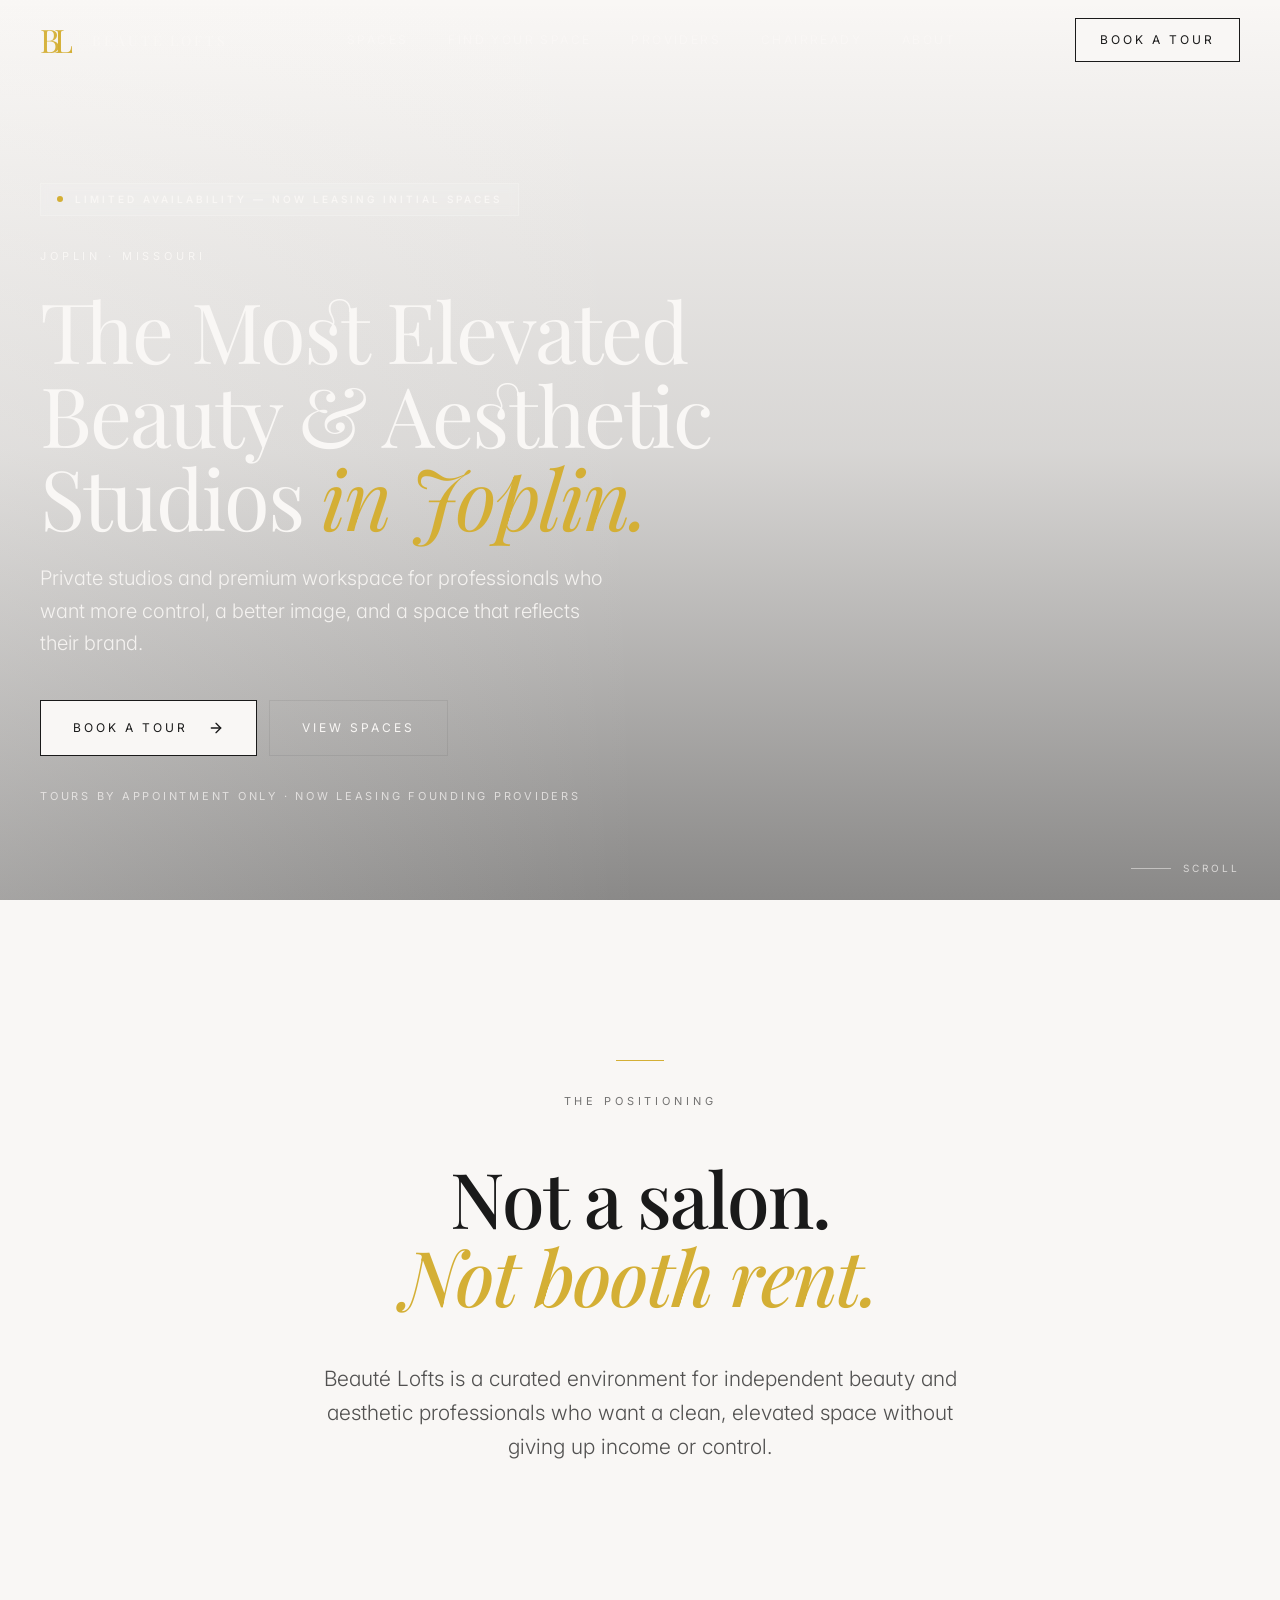
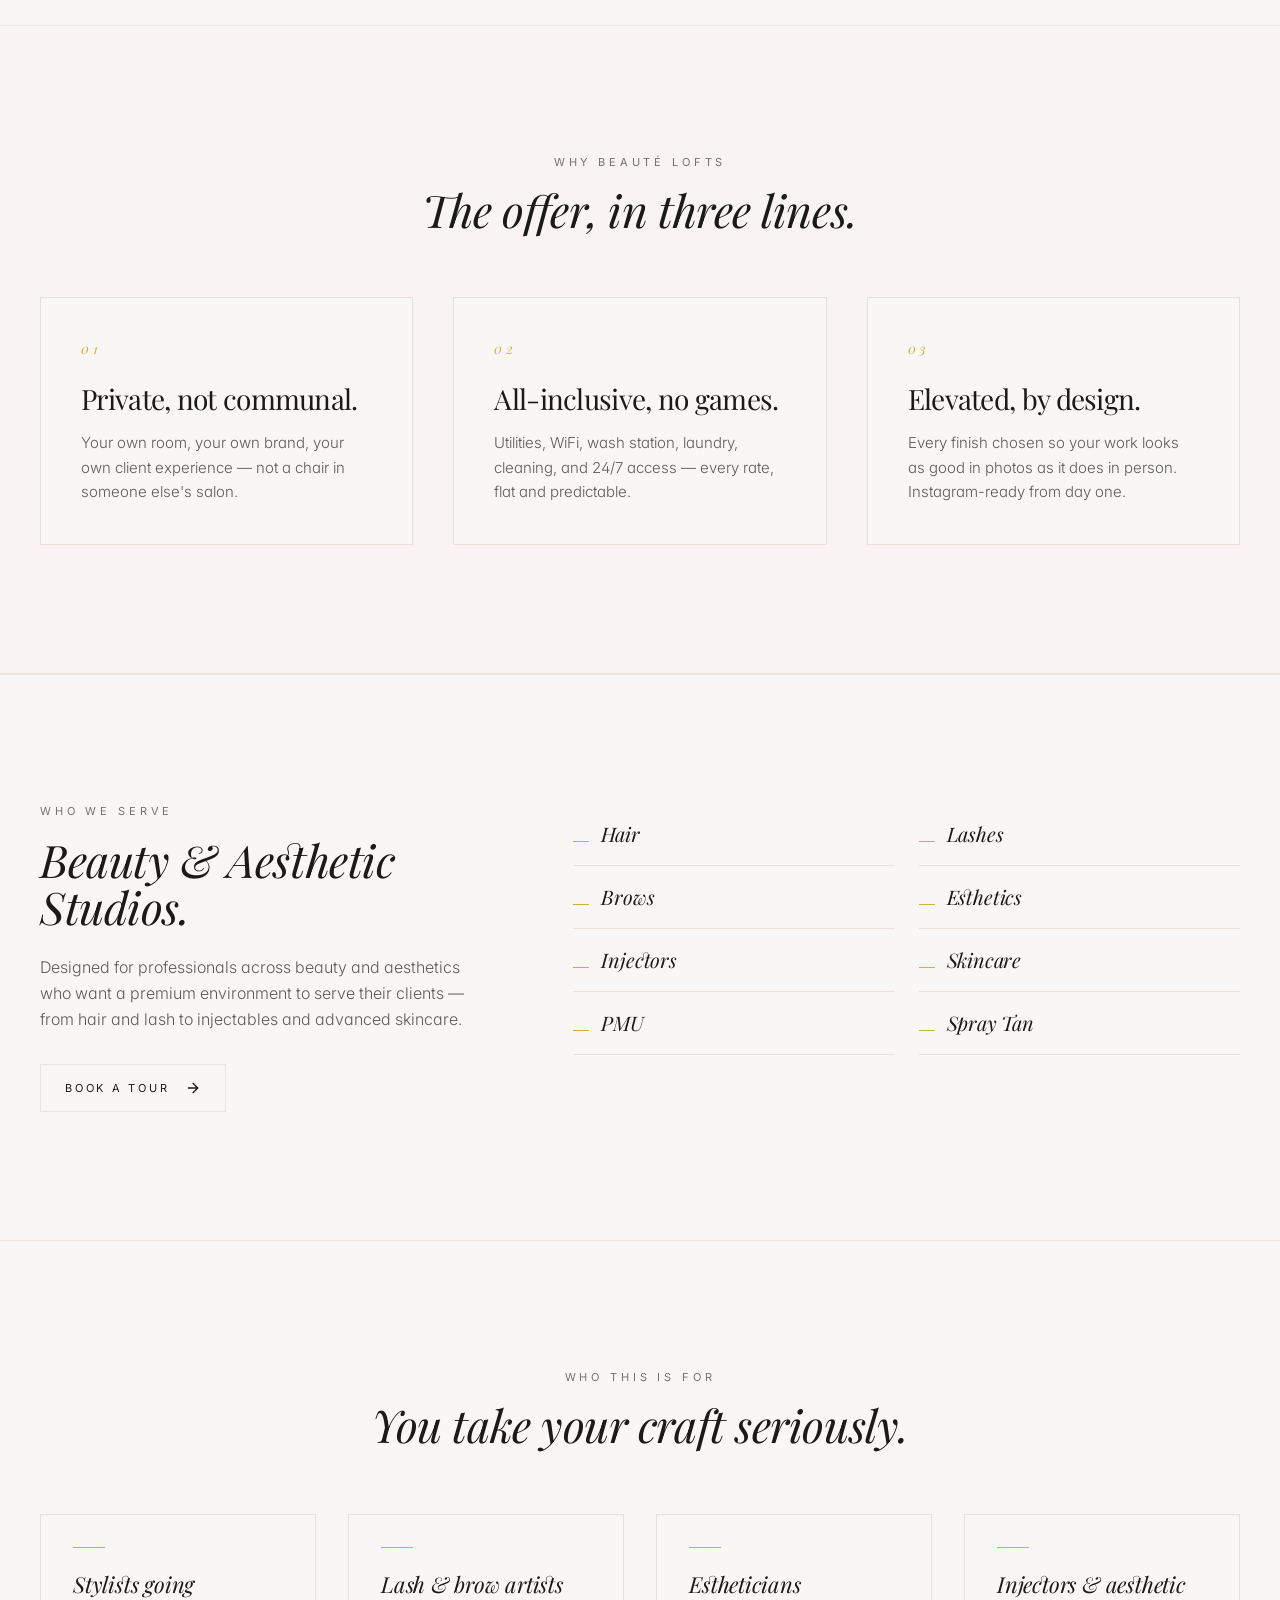
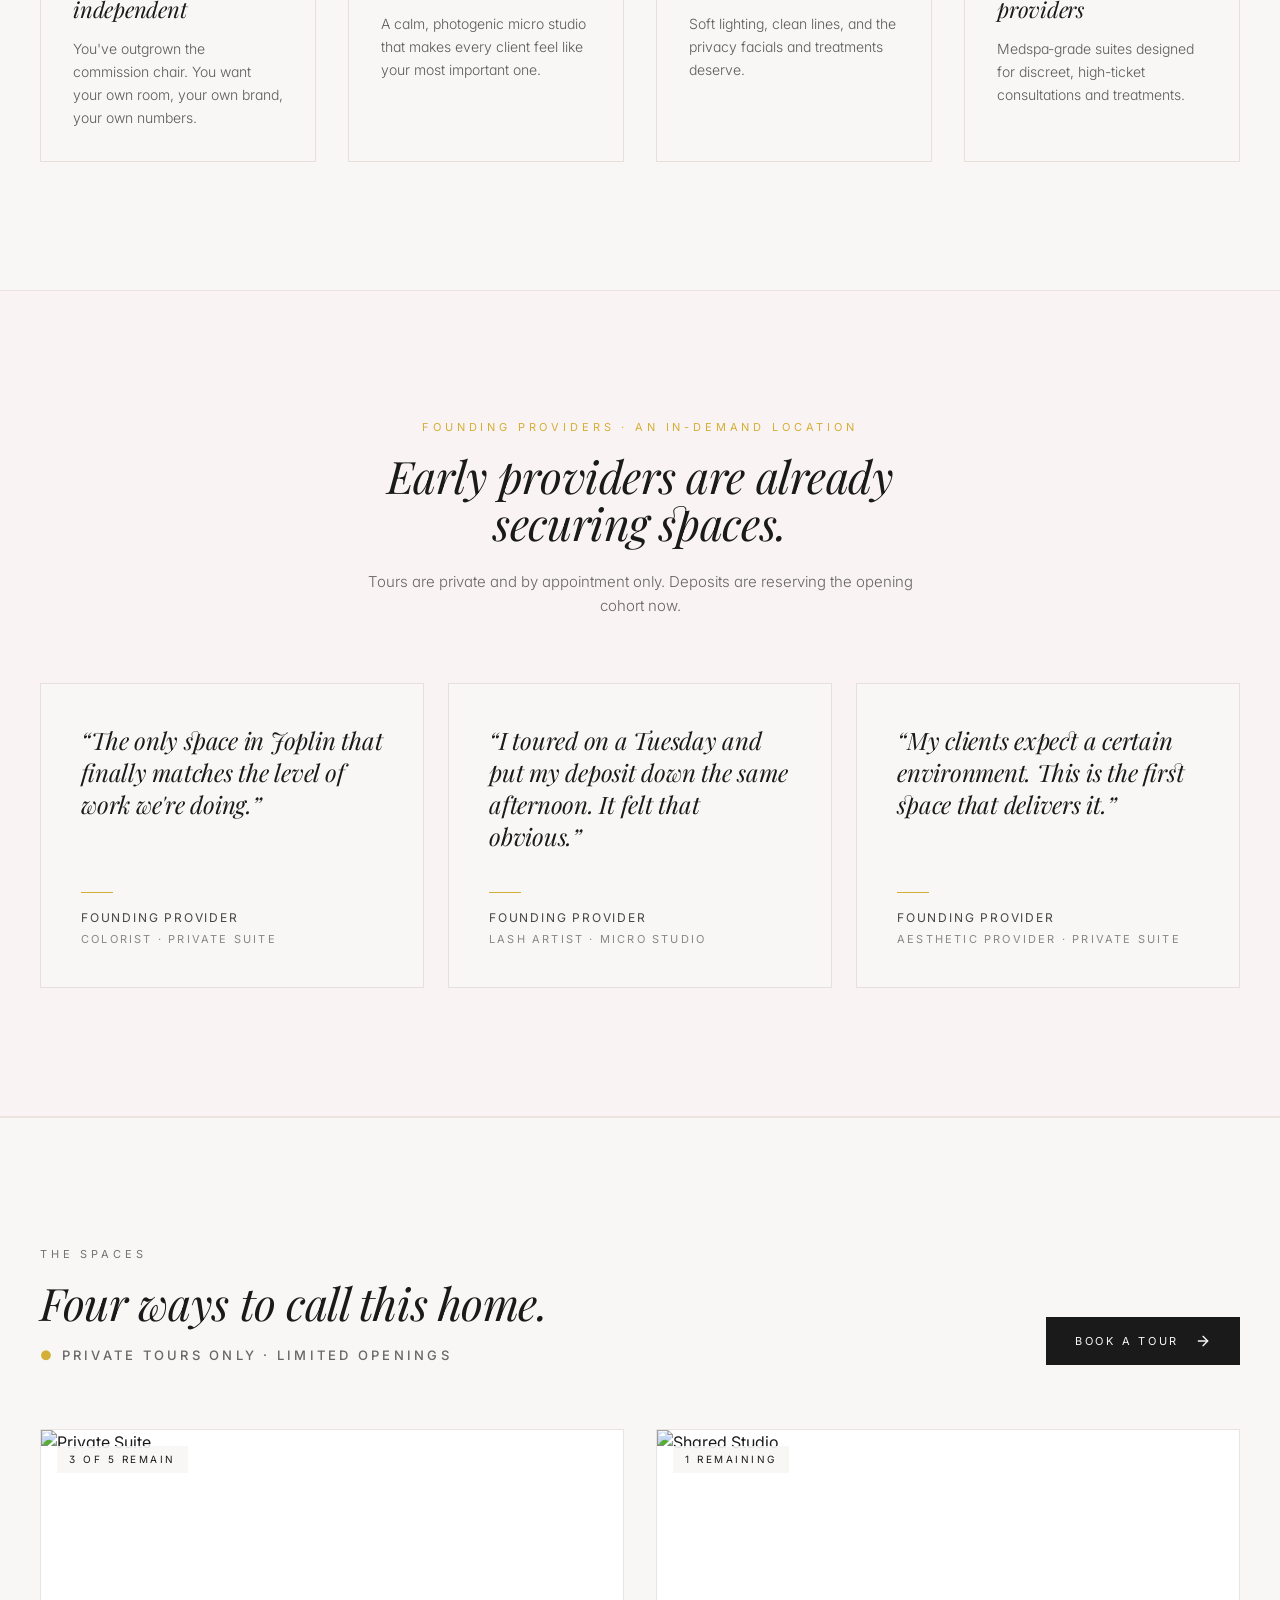
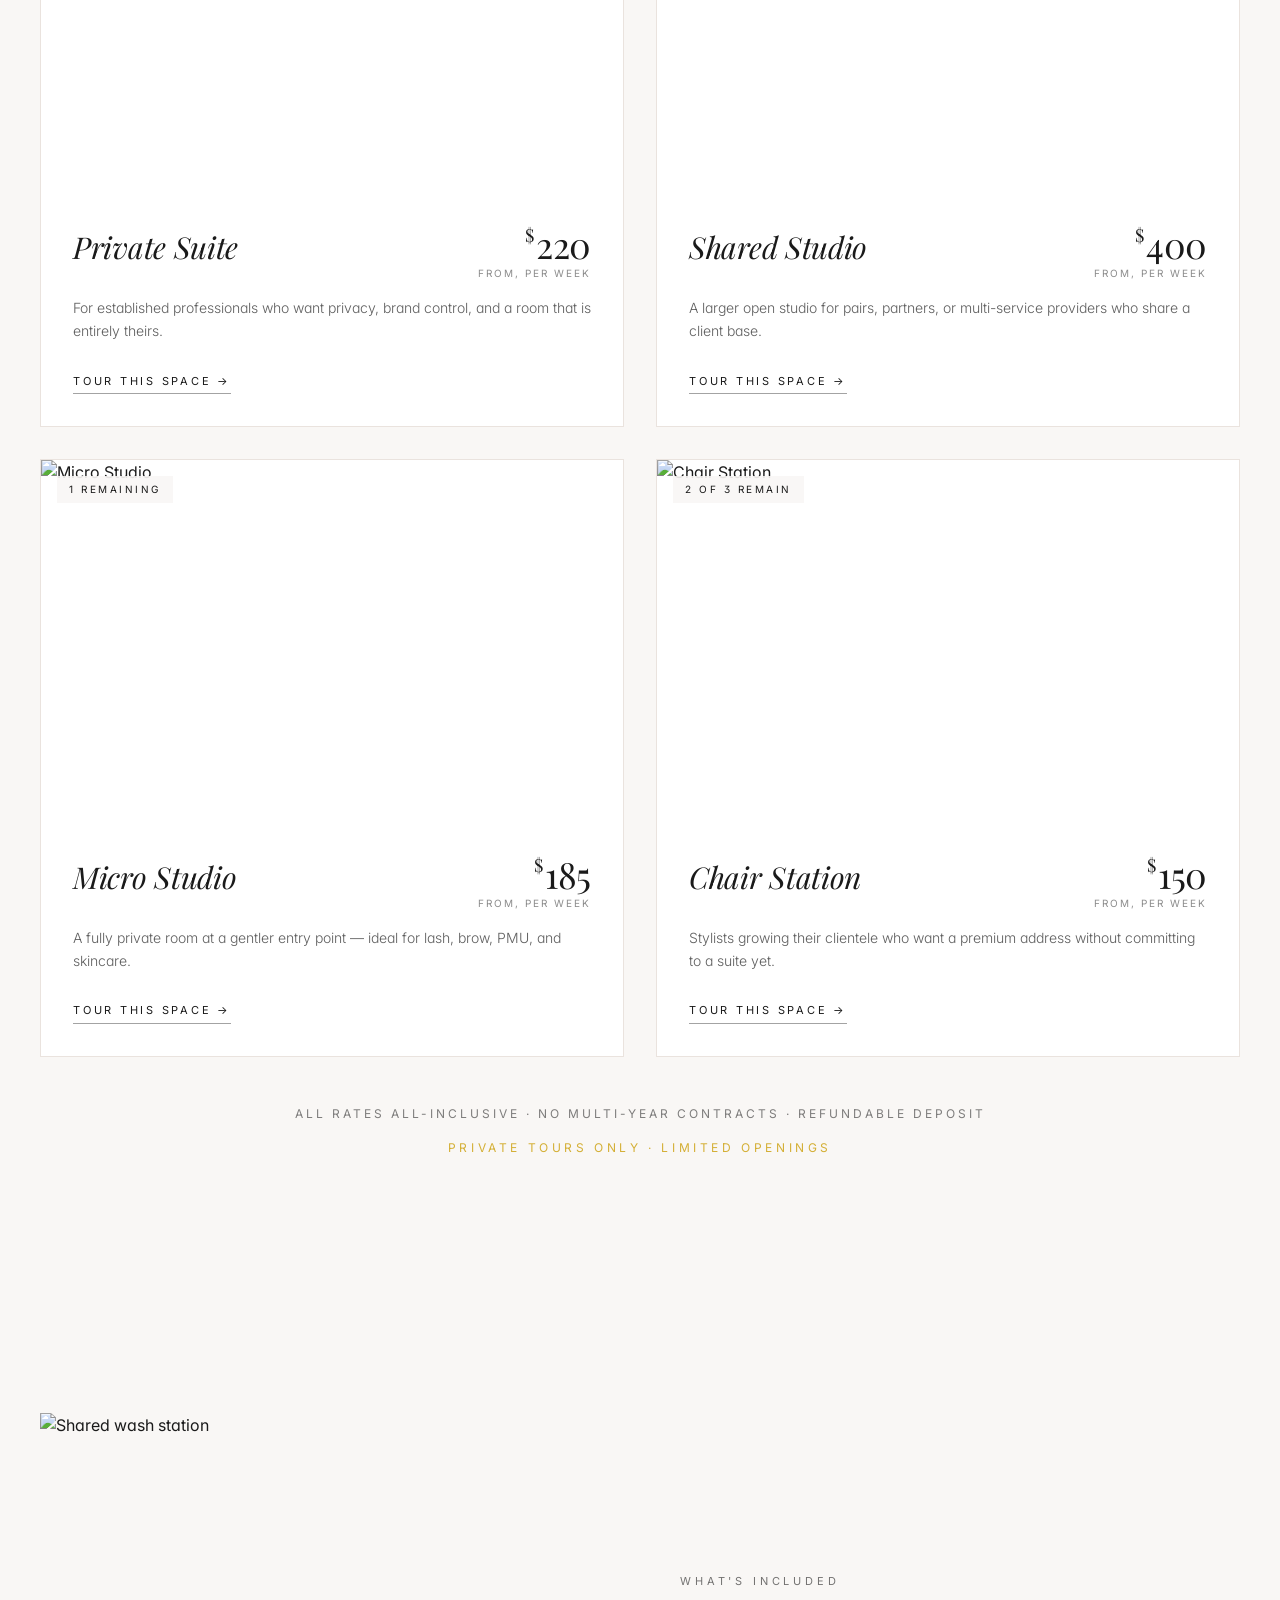
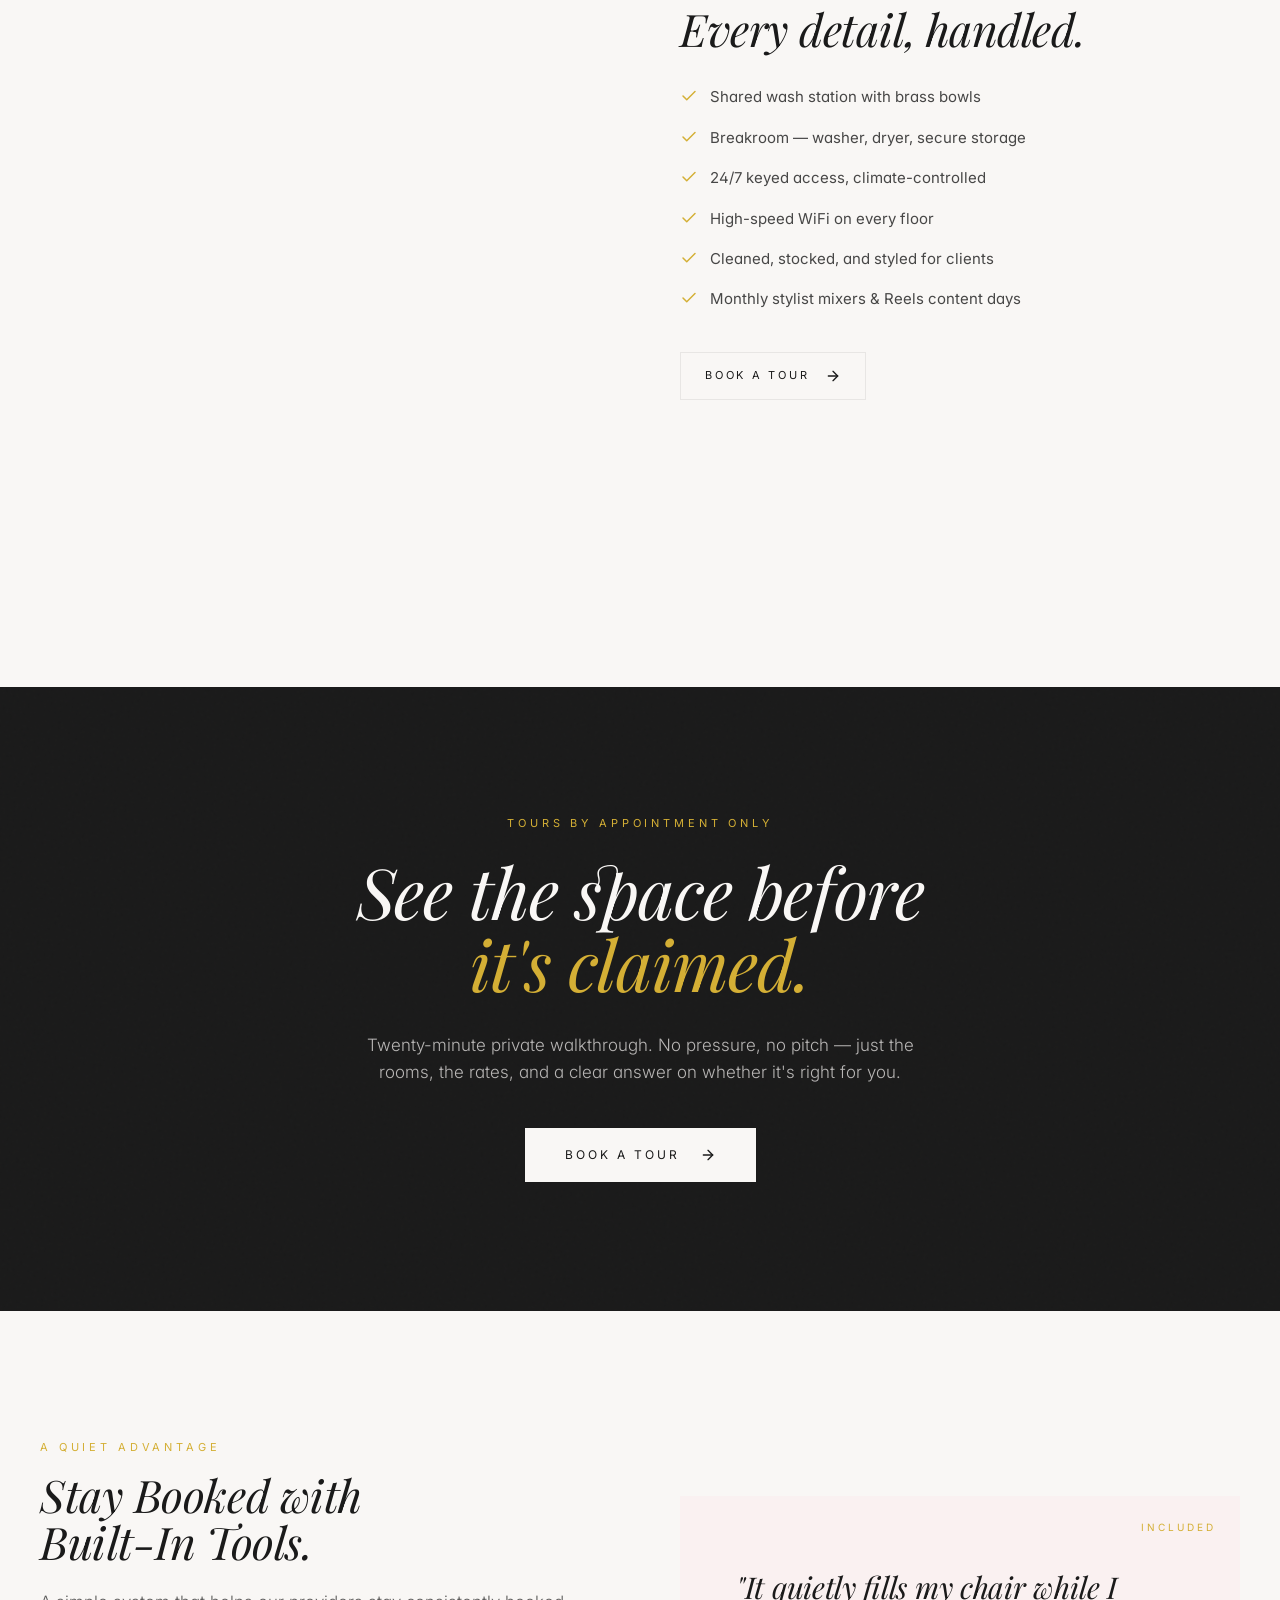
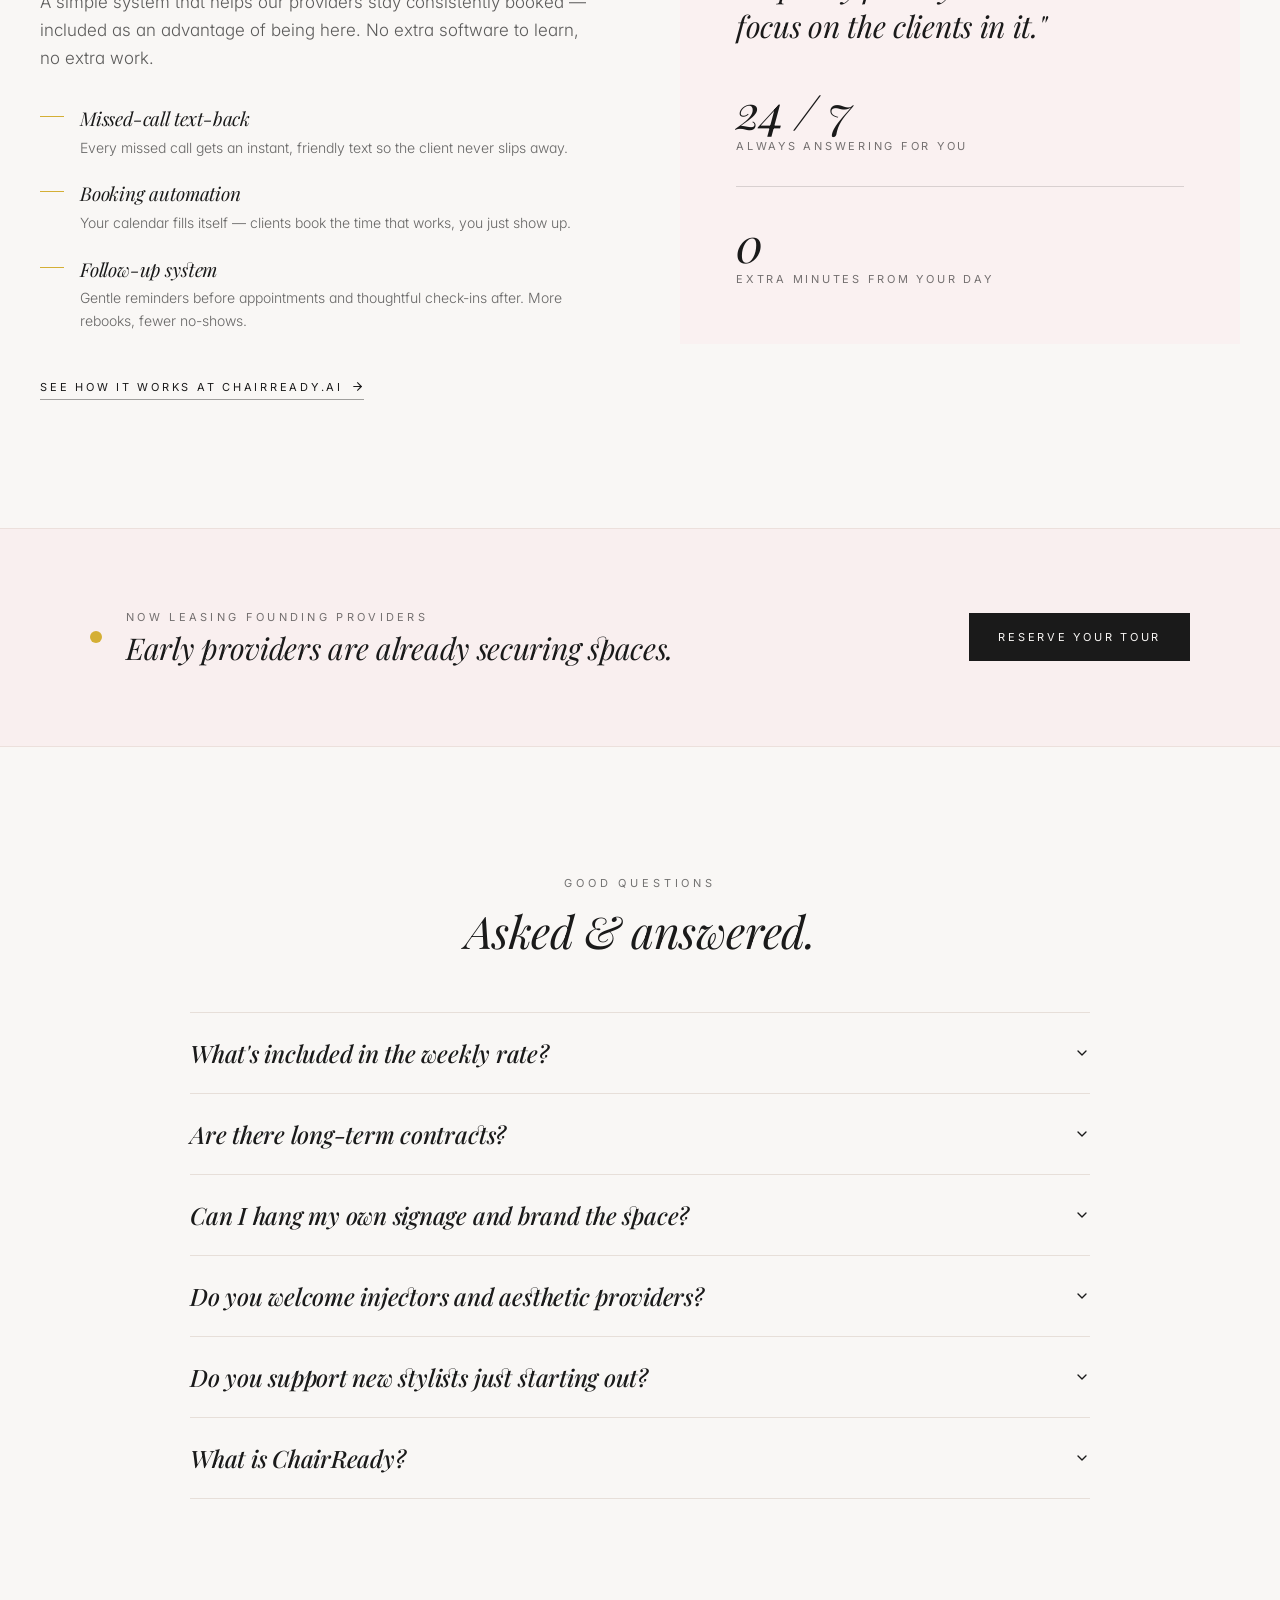
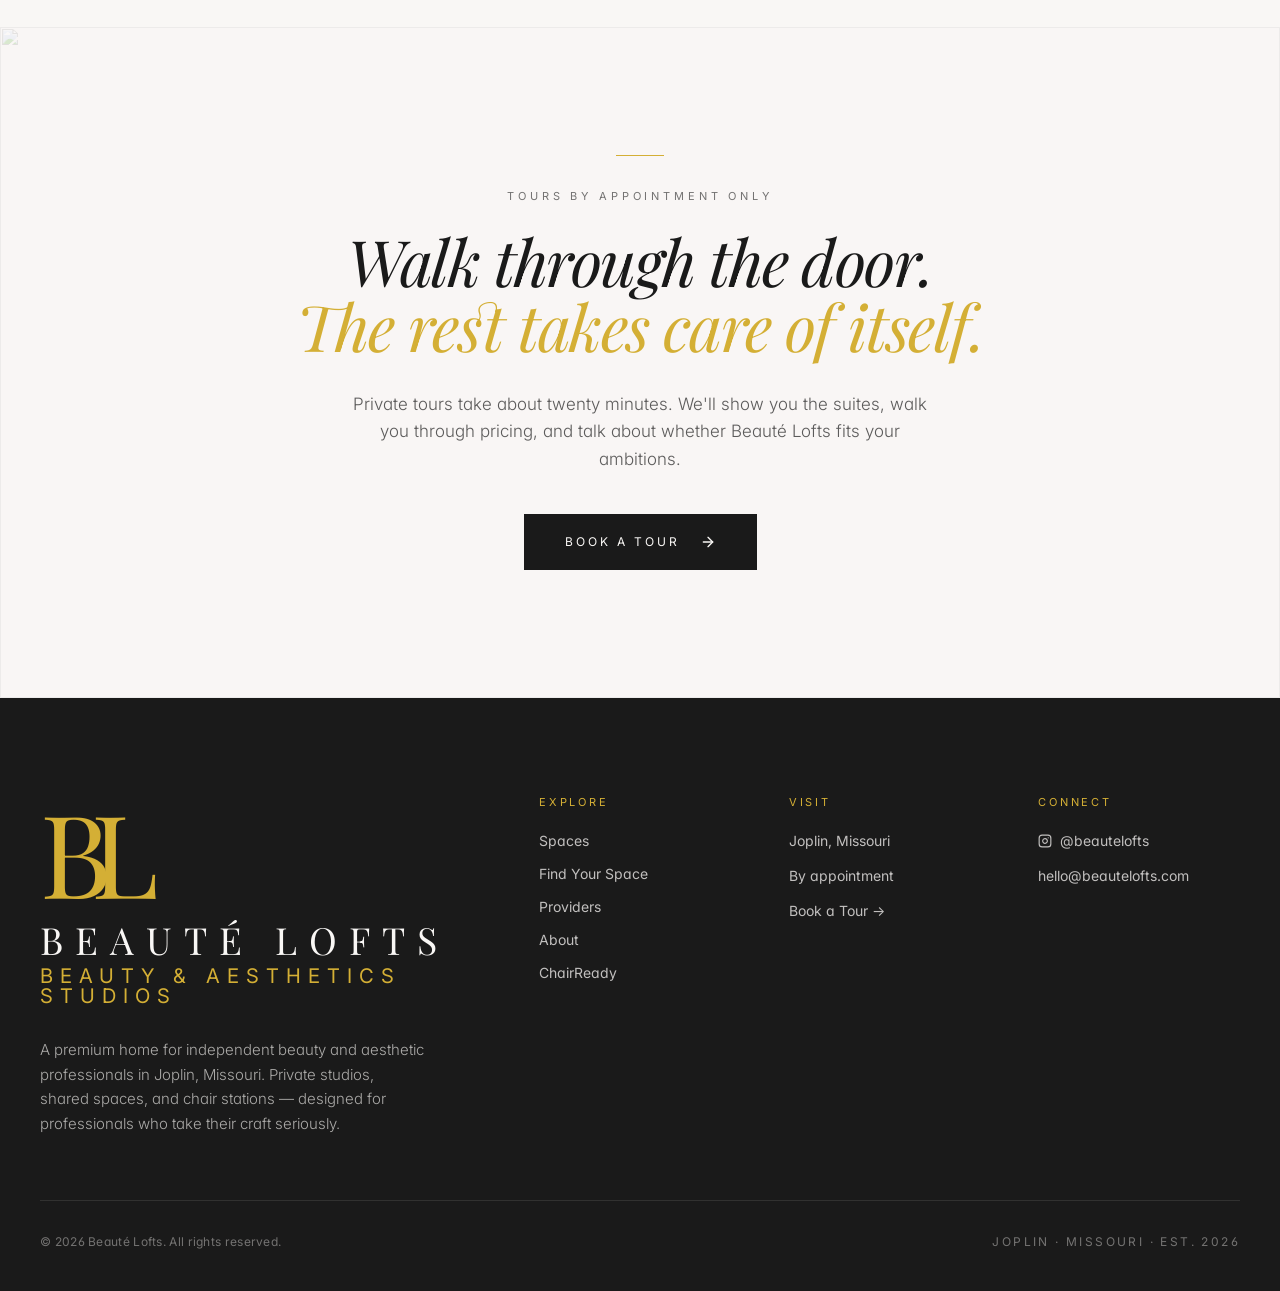
==== commit 733fdbd4: "Precision upgrade: offer clarity band, reorder UX flow, founding-providers framing" ====
--- a/index.html
+++ b/index.html
@@ -52,8 +52,8 @@
       "telephone": ""
     }
     </script>
-    <script type="module" crossorigin src="./assets/index-BR1ZIigK.js"></script>
-    <link rel="stylesheet" crossorigin href="./assets/index-Bw7efncq.css">
+    <script type="module" crossorigin src="./assets/index-Dku6bOqz.js"></script>
+    <link rel="stylesheet" crossorigin href="./assets/index-BASutSWg.css">
   </head>
   <body>
     <div id="root"></div>
--- a/assets/index-BASutSWg.css
+++ b/assets/index-BASutSWg.css
@@ -0,0 +1 @@
+*,:before,:after{--tw-border-spacing-x: 0;--tw-border-spacing-y: 0;--tw-translate-x: 0;--tw-translate-y: 0;--tw-rotate: 0;--tw-skew-x: 0;--tw-skew-y: 0;--tw-scale-x: 1;--tw-scale-y: 1;--tw-pan-x: ;--tw-pan-y: ;--tw-pinch-zoom: ;--tw-scroll-snap-strictness: proximity;--tw-gradient-from-position: ;--tw-gradient-via-position: ;--tw-gradient-to-position: ;--tw-ordinal: ;--tw-slashed-zero: ;--tw-numeric-figure: ;--tw-numeric-spacing: ;--tw-numeric-fraction: ;--tw-ring-inset: ;--tw-ring-offset-width: 0px;--tw-ring-offset-color: #fff;--tw-ring-color: rgb(59 130 246 / .5);--tw-ring-offset-shadow: 0 0 #0000;--tw-ring-shadow: 0 0 #0000;--tw-shadow: 0 0 #0000;--tw-shadow-colored: 0 0 #0000;--tw-blur: ;--tw-brightness: ;--tw-contrast: ;--tw-grayscale: ;--tw-hue-rotate: ;--tw-invert: ;--tw-saturate: ;--tw-sepia: ;--tw-drop-shadow: ;--tw-backdrop-blur: ;--tw-backdrop-brightness: ;--tw-backdrop-contrast: ;--tw-backdrop-grayscale: ;--tw-backdrop-hue-rotate: ;--tw-backdrop-invert: ;--tw-backdrop-opacity: ;--tw-backdrop-saturate: ;--tw-backdrop-sepia: ;--tw-contain-size: ;--tw-contain-layout: ;--tw-contain-paint: ;--tw-contain-style: }::backdrop{--tw-border-spacing-x: 0;--tw-border-spacing-y: 0;--tw-translate-x: 0;--tw-translate-y: 0;--tw-rotate: 0;--tw-skew-x: 0;--tw-skew-y: 0;--tw-scale-x: 1;--tw-scale-y: 1;--tw-pan-x: ;--tw-pan-y: ;--tw-pinch-zoom: ;--tw-scroll-snap-strictness: proximity;--tw-gradient-from-position: ;--tw-gradient-via-position: ;--tw-gradient-to-position: ;--tw-ordinal: ;--tw-slashed-zero: ;--tw-numeric-figure: ;--tw-numeric-spacing: ;--tw-numeric-fraction: ;--tw-ring-inset: ;--tw-ring-offset-width: 0px;--tw-ring-offset-color: #fff;--tw-ring-color: rgb(59 130 246 / .5);--tw-ring-offset-shadow: 0 0 #0000;--tw-ring-shadow: 0 0 #0000;--tw-shadow: 0 0 #0000;--tw-shadow-colored: 0 0 #0000;--tw-blur: ;--tw-brightness: ;--tw-contrast: ;--tw-grayscale: ;--tw-hue-rotate: ;--tw-invert: ;--tw-saturate: ;--tw-sepia: ;--tw-drop-shadow: ;--tw-backdrop-blur: ;--tw-backdrop-brightness: ;--tw-backdrop-contrast: ;--tw-backdrop-grayscale: ;--tw-backdrop-hue-rotate: ;--tw-backdrop-invert: ;--tw-backdrop-opacity: ;--tw-backdrop-saturate: ;--tw-backdrop-sepia: ;--tw-contain-size: ;--tw-contain-layout: ;--tw-contain-paint: ;--tw-contain-style: }*,:before,:after{box-sizing:border-box;border-width:0;border-style:solid;border-color:#e5e7eb}:before,:after{--tw-content: ""}html,:host{line-height:1.5;-webkit-text-size-adjust:100%;-moz-tab-size:4;-o-tab-size:4;tab-size:4;font-family:var(--font-sans);font-feature-settings:normal;font-variation-settings:normal;-webkit-tap-highlight-color:transparent}body{margin:0;line-height:inherit}hr{height:0;color:inherit;border-top-width:1px}abbr:where([title]){-webkit-text-decoration:underline dotted;text-decoration:underline dotted}h1,h2,h3,h4,h5,h6{font-size:inherit;font-weight:inherit}a{color:inherit;text-decoration:inherit}b,strong{font-weight:bolder}code,kbd,samp,pre{font-family:var(--font-mono);font-feature-settings:normal;font-variation-settings:normal;font-size:1em}small{font-size:80%}sub,sup{font-size:75%;line-height:0;position:relative;vertical-align:baseline}sub{bottom:-.25em}sup{top:-.5em}table{text-indent:0;border-color:inherit;border-collapse:collapse}button,input,optgroup,select,textarea{font-family:inherit;font-feature-settings:inherit;font-variation-settings:inherit;font-size:100%;font-weight:inherit;line-height:inherit;letter-spacing:inherit;color:inherit;margin:0;padding:0}button,select{text-transform:none}button,input:where([type=button]),input:where([type=reset]),input:where([type=submit]){-webkit-appearance:button;background-color:transparent;background-image:none}:-moz-focusring{outline:auto}:-moz-ui-invalid{box-shadow:none}progress{vertical-align:baseline}::-webkit-inner-spin-button,::-webkit-outer-spin-button{height:auto}[type=search]{-webkit-appearance:textfield;outline-offset:-2px}::-webkit-search-decoration{-webkit-appearance:none}::-webkit-file-upload-button{-webkit-appearance:button;font:inherit}summary{display:list-item}blockquote,dl,dd,h1,h2,h3,h4,h5,h6,hr,figure,p,pre{margin:0}fieldset{margin:0;padding:0}legend{padding:0}ol,ul,menu{list-style:none;margin:0;padding:0}dialog{padding:0}textarea{resize:vertical}input::-moz-placeholder,textarea::-moz-placeholder{opacity:1;color:#9ca3af}input::placeholder,textarea::placeholder{opacity:1;color:#9ca3af}button,[role=button]{cursor:pointer}:disabled{cursor:default}img,svg,video,canvas,audio,iframe,embed,object{display:block;vertical-align:middle}img,video{max-width:100%;height:auto}[hidden]:where(:not([hidden=until-found])){display:none}*{--tw-border-opacity: 1;border-color:hsl(var(--border) / var(--tw-border-opacity, 1))}html{scroll-behavior:smooth}body{--tw-bg-opacity: 1;background-color:hsl(var(--background) / var(--tw-bg-opacity, 1));font-family:var(--font-sans);--tw-text-opacity: 1;color:hsl(var(--foreground) / var(--tw-text-opacity, 1));font-feature-settings:"ss01","cv11";-webkit-font-smoothing:antialiased;-moz-osx-font-smoothing:grayscale}.font-display{font-family:var(--font-display);font-feature-settings:"liga","dlig","swsh";letter-spacing:-.01em}.divider-gold{height:1px;width:48px;background:hsl(var(--gold))}.grain:before{content:"";position:absolute;inset:0;pointer-events:none;opacity:.04;mix-blend-mode:multiply;background-image:url("data:image/svg+xml,%3Csvg viewBox='0 0 200 200' xmlns='http://www.w3.org/2000/svg'%3E%3Cfilter id='n'%3E%3CfeTurbulence type='fractalNoise' baseFrequency='0.9' numOctaves='2' stitchTiles='stitch'/%3E%3C/filter%3E%3Crect width='100%25' height='100%25' filter='url(%23n)'/%3E%3C/svg%3E")}::-moz-selection{background:hsl(var(--gold) / .35);color:hsl(var(--matte-black))}::selection{background:hsl(var(--gold) / .35);color:hsl(var(--matte-black))}.sr-only{position:absolute;width:1px;height:1px;padding:0;margin:-1px;overflow:hidden;clip:rect(0,0,0,0);white-space:nowrap;border-width:0}.pointer-events-none{pointer-events:none}.pointer-events-auto{pointer-events:auto}.visible{visibility:visible}.invisible{visibility:hidden}.static{position:static}.fixed{position:fixed}.absolute{position:absolute}.relative{position:relative}.inset-0{inset:0}.inset-x-0{left:0;right:0}.inset-y-0{top:0;bottom:0}.-bottom-1\.5{bottom:-.375rem}.-bottom-12{bottom:-3rem}.-left-12{left:-3rem}.-right-12{right:-3rem}.-top-12{top:-3rem}.bottom-0{bottom:0}.bottom-6{bottom:1.5rem}.left-0{left:0}.left-1{left:.25rem}.left-1\/2{left:50%}.left-2{left:.5rem}.left-4{left:1rem}.left-\[50\%\]{left:50%}.right-0{right:0}.right-1{right:.25rem}.right-2{right:.5rem}.right-3{right:.75rem}.right-4{right:1rem}.right-6{right:1.5rem}.top-0{top:0}.top-1\.5{top:.375rem}.top-1\/2{top:50%}.top-2{top:.5rem}.top-3\.5{top:.875rem}.top-4{top:1rem}.top-6{top:1.5rem}.top-\[1px\]{top:1px}.top-\[50\%\]{top:50%}.top-\[60\%\]{top:60%}.top-full{top:100%}.z-10{z-index:10}.z-20{z-index:20}.z-50{z-index:50}.z-\[100\]{z-index:100}.z-\[1\]{z-index:1}.-mx-1{margin-left:-.25rem;margin-right:-.25rem}.mx-2{margin-left:.5rem;margin-right:.5rem}.mx-3\.5{margin-left:.875rem;margin-right:.875rem}.mx-4{margin-left:1rem;margin-right:1rem}.mx-auto{margin-left:auto;margin-right:auto}.my-0\.5{margin-top:.125rem;margin-bottom:.125rem}.my-1{margin-top:.25rem;margin-bottom:.25rem}.-ml-4{margin-left:-1rem}.-mt-4{margin-top:-1rem}.mb-1{margin-bottom:.25rem}.mb-10{margin-bottom:2.5rem}.mb-12{margin-bottom:3rem}.mb-14{margin-bottom:3.5rem}.mb-16{margin-bottom:4rem}.mb-2{margin-bottom:.5rem}.mb-3{margin-bottom:.75rem}.mb-4{margin-bottom:1rem}.mb-5{margin-bottom:1.25rem}.mb-6{margin-bottom:1.5rem}.mb-8{margin-bottom:2rem}.ml-1{margin-left:.25rem}.ml-2{margin-left:.5rem}.ml-3{margin-left:.75rem}.ml-auto{margin-left:auto}.mr-0\.5{margin-right:.125rem}.mr-2{margin-right:.5rem}.mt-0\.5{margin-top:.125rem}.mt-1{margin-top:.25rem}.mt-1\.5{margin-top:.375rem}.mt-10{margin-top:2.5rem}.mt-12{margin-top:3rem}.mt-2{margin-top:.5rem}.mt-24{margin-top:6rem}.mt-3{margin-top:.75rem}.mt-4{margin-top:1rem}.mt-5{margin-top:1.25rem}.mt-6{margin-top:1.5rem}.mt-8{margin-top:2rem}.mt-auto{margin-top:auto}.block{display:block}.flex{display:flex}.inline-flex{display:inline-flex}.table{display:table}.grid{display:grid}.hidden{display:none}.aspect-\[16\/10\]{aspect-ratio:16/10}.aspect-\[3\/4\]{aspect-ratio:3/4}.aspect-\[4\/3\]{aspect-ratio:4/3}.aspect-square{aspect-ratio:1 / 1}.aspect-video{aspect-ratio:16 / 9}.size-4{width:1rem;height:1rem}.h-1\.5{height:.375rem}.h-10{height:2.5rem}.h-11{height:2.75rem}.h-12{height:3rem}.h-14{height:3.5rem}.h-2{height:.5rem}.h-2\.5{height:.625rem}.h-20{height:5rem}.h-3{height:.75rem}.h-3\.5{height:.875rem}.h-4{height:1rem}.h-5{height:1.25rem}.h-6{height:1.5rem}.h-7{height:1.75rem}.h-8{height:2rem}.h-9{height:2.25rem}.h-\[1px\]{height:1px}.h-\[60vh\]{height:60vh}.h-\[var\(--radix-navigation-menu-viewport-height\)\]{height:var(--radix-navigation-menu-viewport-height)}.h-\[var\(--radix-select-trigger-height\)\]{height:var(--radix-select-trigger-height)}.h-auto{height:auto}.h-full{height:100%}.h-px{height:1px}.h-svh{height:100svh}.max-h-0{max-height:0px}.max-h-\[--radix-context-menu-content-available-height\]{max-height:var(--radix-context-menu-content-available-height)}.max-h-\[--radix-select-content-available-height\]{max-height:var(--radix-select-content-available-height)}.max-h-\[300px\]{max-height:300px}.max-h-\[520px\]{max-height:520px}.max-h-\[var\(--radix-dropdown-menu-content-available-height\)\]{max-height:var(--radix-dropdown-menu-content-available-height)}.max-h-screen{max-height:100vh}.min-h-0{min-height:0px}.min-h-10{min-height:2.5rem}.min-h-8{min-height:2rem}.min-h-9{min-height:2.25rem}.min-h-\[100svh\]{min-height:100svh}.min-h-\[440px\]{min-height:440px}.min-h-\[80px\]{min-height:80px}.min-h-screen{min-height:100vh}.min-h-svh{min-height:100svh}.w-0{width:0px}.w-1{width:.25rem}.w-1\.5{width:.375rem}.w-10{width:2.5rem}.w-11{width:2.75rem}.w-12{width:3rem}.w-14{width:3.5rem}.w-2{width:.5rem}.w-2\.5{width:.625rem}.w-3{width:.75rem}.w-3\.5{width:.875rem}.w-3\/4{width:75%}.w-4{width:1rem}.w-5{width:1.25rem}.w-6{width:1.5rem}.w-64{width:16rem}.w-7{width:1.75rem}.w-72{width:18rem}.w-8{width:2rem}.w-9{width:2.25rem}.w-\[100px\]{width:100px}.w-\[1px\]{width:1px}.w-\[var\(--sidebar-width\)\]{width:var(--sidebar-width)}.w-auto{width:auto}.w-full{width:100%}.w-max{width:-moz-max-content;width:max-content}.w-px{width:1px}.min-w-0{min-width:0px}.min-w-10{min-width:2.5rem}.min-w-11{min-width:2.75rem}.min-w-5{min-width:1.25rem}.min-w-9{min-width:2.25rem}.min-w-\[12rem\]{min-width:12rem}.min-w-\[8rem\]{min-width:8rem}.min-w-\[var\(--radix-select-trigger-width\)\]{min-width:var(--radix-select-trigger-width)}.max-w-2xl{max-width:42rem}.max-w-3xl{max-width:48rem}.max-w-\[1100px\]{max-width:1100px}.max-w-\[1200px\]{max-width:1200px}.max-w-\[1400px\]{max-width:1400px}.max-w-\[520px\]{max-width:520px}.max-w-\[900px\]{max-width:900px}.max-w-\[var\(--skeleton-width\)\]{max-width:var(--skeleton-width)}.max-w-lg{max-width:32rem}.max-w-max{max-width:-moz-max-content;max-width:max-content}.max-w-md{max-width:28rem}.max-w-sm{max-width:24rem}.max-w-xl{max-width:36rem}.flex-1{flex:1 1 0%}.shrink-0{flex-shrink:0}.grow{flex-grow:1}.grow-0{flex-grow:0}.basis-full{flex-basis:100%}.caption-bottom{caption-side:bottom}.border-collapse{border-collapse:collapse}.origin-\[--radix-context-menu-content-transform-origin\]{transform-origin:var(--radix-context-menu-content-transform-origin)}.origin-\[--radix-dropdown-menu-content-transform-origin\]{transform-origin:var(--radix-dropdown-menu-content-transform-origin)}.origin-\[--radix-hover-card-content-transform-origin\]{transform-origin:var(--radix-hover-card-content-transform-origin)}.origin-\[--radix-menubar-content-transform-origin\]{transform-origin:var(--radix-menubar-content-transform-origin)}.origin-\[--radix-popover-content-transform-origin\]{transform-origin:var(--radix-popover-content-transform-origin)}.origin-\[--radix-select-content-transform-origin\]{transform-origin:var(--radix-select-content-transform-origin)}.origin-\[--radix-tooltip-content-transform-origin\]{transform-origin:var(--radix-tooltip-content-transform-origin)}.-translate-x-1\/2{--tw-translate-x: -50%;transform:translate(var(--tw-translate-x),var(--tw-translate-y)) rotate(var(--tw-rotate)) skew(var(--tw-skew-x)) skewY(var(--tw-skew-y)) scaleX(var(--tw-scale-x)) scaleY(var(--tw-scale-y))}.-translate-x-px{--tw-translate-x: -1px;transform:translate(var(--tw-translate-x),var(--tw-translate-y)) rotate(var(--tw-rotate)) skew(var(--tw-skew-x)) skewY(var(--tw-skew-y)) scaleX(var(--tw-scale-x)) scaleY(var(--tw-scale-y))}.-translate-y-1\/2{--tw-translate-y: -50%;transform:translate(var(--tw-translate-x),var(--tw-translate-y)) rotate(var(--tw-rotate)) skew(var(--tw-skew-x)) skewY(var(--tw-skew-y)) scaleX(var(--tw-scale-x)) scaleY(var(--tw-scale-y))}.translate-x-\[-50\%\]{--tw-translate-x: -50%;transform:translate(var(--tw-translate-x),var(--tw-translate-y)) rotate(var(--tw-rotate)) skew(var(--tw-skew-x)) skewY(var(--tw-skew-y)) scaleX(var(--tw-scale-x)) scaleY(var(--tw-scale-y))}.translate-x-px{--tw-translate-x: 1px;transform:translate(var(--tw-translate-x),var(--tw-translate-y)) rotate(var(--tw-rotate)) skew(var(--tw-skew-x)) skewY(var(--tw-skew-y)) scaleX(var(--tw-scale-x)) scaleY(var(--tw-scale-y))}.translate-y-\[-50\%\]{--tw-translate-y: -50%;transform:translate(var(--tw-translate-x),var(--tw-translate-y)) rotate(var(--tw-rotate)) skew(var(--tw-skew-x)) skewY(var(--tw-skew-y)) scaleX(var(--tw-scale-x)) scaleY(var(--tw-scale-y))}.rotate-45{--tw-rotate: 45deg;transform:translate(var(--tw-translate-x),var(--tw-translate-y)) rotate(var(--tw-rotate)) skew(var(--tw-skew-x)) skewY(var(--tw-skew-y)) scaleX(var(--tw-scale-x)) scaleY(var(--tw-scale-y))}.rotate-90{--tw-rotate: 90deg;transform:translate(var(--tw-translate-x),var(--tw-translate-y)) rotate(var(--tw-rotate)) skew(var(--tw-skew-x)) skewY(var(--tw-skew-y)) scaleX(var(--tw-scale-x)) scaleY(var(--tw-scale-y))}.scale-105{--tw-scale-x: 1.05;--tw-scale-y: 1.05;transform:translate(var(--tw-translate-x),var(--tw-translate-y)) rotate(var(--tw-rotate)) skew(var(--tw-skew-x)) skewY(var(--tw-skew-y)) scaleX(var(--tw-scale-x)) scaleY(var(--tw-scale-y))}.transform{transform:translate(var(--tw-translate-x),var(--tw-translate-y)) rotate(var(--tw-rotate)) skew(var(--tw-skew-x)) skewY(var(--tw-skew-y)) scaleX(var(--tw-scale-x)) scaleY(var(--tw-scale-y))}@keyframes pulse{50%{opacity:.5}}.animate-pulse{animation:pulse 2s cubic-bezier(.4,0,.6,1) infinite}.cursor-default{cursor:default}.cursor-pointer{cursor:pointer}.touch-none{touch-action:none}.select-none{-webkit-user-select:none;-moz-user-select:none;user-select:none}.list-none{list-style-type:none}.grid-cols-2{grid-template-columns:repeat(2,minmax(0,1fr))}.flex-row{flex-direction:row}.flex-col{flex-direction:column}.flex-col-reverse{flex-direction:column-reverse}.flex-wrap{flex-wrap:wrap}.items-start{align-items:flex-start}.items-end{align-items:flex-end}.items-center{align-items:center}.items-baseline{align-items:baseline}.items-stretch{align-items:stretch}.justify-center{justify-content:center}.justify-between{justify-content:space-between}.gap-1{gap:.25rem}.gap-1\.5{gap:.375rem}.gap-10{gap:2.5rem}.gap-12{gap:3rem}.gap-2{gap:.5rem}.gap-3{gap:.75rem}.gap-4{gap:1rem}.gap-5{gap:1.25rem}.gap-6{gap:1.5rem}.gap-8{gap:2rem}.gap-px{gap:1px}.gap-x-6{-moz-column-gap:1.5rem;column-gap:1.5rem}.space-x-1>:not([hidden])~:not([hidden]){--tw-space-x-reverse: 0;margin-right:calc(.25rem * var(--tw-space-x-reverse));margin-left:calc(.25rem * calc(1 - var(--tw-space-x-reverse)))}.space-x-4>:not([hidden])~:not([hidden]){--tw-space-x-reverse: 0;margin-right:calc(1rem * var(--tw-space-x-reverse));margin-left:calc(1rem * calc(1 - var(--tw-space-x-reverse)))}.space-y-1>:not([hidden])~:not([hidden]){--tw-space-y-reverse: 0;margin-top:calc(.25rem * calc(1 - var(--tw-space-y-reverse)));margin-bottom:calc(.25rem * var(--tw-space-y-reverse))}.space-y-1\.5>:not([hidden])~:not([hidden]){--tw-space-y-reverse: 0;margin-top:calc(.375rem * calc(1 - var(--tw-space-y-reverse)));margin-bottom:calc(.375rem * var(--tw-space-y-reverse))}.space-y-2>:not([hidden])~:not([hidden]){--tw-space-y-reverse: 0;margin-top:calc(.5rem * calc(1 - var(--tw-space-y-reverse)));margin-bottom:calc(.5rem * var(--tw-space-y-reverse))}.space-y-3>:not([hidden])~:not([hidden]){--tw-space-y-reverse: 0;margin-top:calc(.75rem * calc(1 - var(--tw-space-y-reverse)));margin-bottom:calc(.75rem * var(--tw-space-y-reverse))}.space-y-4>:not([hidden])~:not([hidden]){--tw-space-y-reverse: 0;margin-top:calc(1rem * calc(1 - var(--tw-space-y-reverse)));margin-bottom:calc(1rem * var(--tw-space-y-reverse))}.space-y-5>:not([hidden])~:not([hidden]){--tw-space-y-reverse: 0;margin-top:calc(1.25rem * calc(1 - var(--tw-space-y-reverse)));margin-bottom:calc(1.25rem * var(--tw-space-y-reverse))}.space-y-6>:not([hidden])~:not([hidden]){--tw-space-y-reverse: 0;margin-top:calc(1.5rem * calc(1 - var(--tw-space-y-reverse)));margin-bottom:calc(1.5rem * var(--tw-space-y-reverse))}.space-y-8>:not([hidden])~:not([hidden]){--tw-space-y-reverse: 0;margin-top:calc(2rem * calc(1 - var(--tw-space-y-reverse)));margin-bottom:calc(2rem * var(--tw-space-y-reverse))}.overflow-auto{overflow:auto}.overflow-hidden{overflow:hidden}.overflow-y-auto{overflow-y:auto}.overflow-x-hidden{overflow-x:hidden}.whitespace-nowrap{white-space:nowrap}.break-words{overflow-wrap:break-word}.rounded-\[2px\]{border-radius:2px}.rounded-\[inherit\]{border-radius:inherit}.rounded-full{border-radius:9999px}.rounded-lg{border-radius:.5625rem}.rounded-md{border-radius:.375rem}.rounded-none{border-radius:0}.rounded-sm{border-radius:.1875rem}.rounded-xl{border-radius:.75rem}.rounded-t-\[10px\]{border-top-left-radius:10px;border-top-right-radius:10px}.rounded-tl-sm{border-top-left-radius:.1875rem}.border{border-width:1px}.border-0{border-width:0px}.border-2{border-width:2px}.border-\[1\.5px\]{border-width:1.5px}.border-y{border-top-width:1px;border-bottom-width:1px}.border-b{border-bottom-width:1px}.border-l{border-left-width:1px}.border-r{border-right-width:1px}.border-t{border-top-width:1px}.border-dashed{border-style:dashed}.border-\[--color-border\]{border-color:var(--color-border)}.border-border\/50{border-color:hsl(var(--border) / .5)}.border-card-border{--tw-border-opacity: 1;border-color:hsl(var(--card-border) / var(--tw-border-opacity, 1))}.border-destructive{--tw-border-opacity: 1;border-color:hsl(var(--destructive) / var(--tw-border-opacity, 1))}.border-destructive-border{border-color:var(--destructive-border)}.border-destructive\/50{border-color:hsl(var(--destructive) / .5)}.border-gold\/50{border-color:hsl(var(--gold) / .5)}.border-input{--tw-border-opacity: 1;border-color:hsl(var(--input) / var(--tw-border-opacity, 1))}.border-matte-black{--tw-border-opacity: 1;border-color:hsl(var(--matte-black) / var(--tw-border-opacity, 1))}.border-matte-black\/40{border-color:hsl(var(--matte-black) / .4)}.border-primary{--tw-border-opacity: 1;border-color:hsl(var(--primary) / var(--tw-border-opacity, 1))}.border-primary-border{border-color:var(--primary-border)}.border-secondary-border{border-color:var(--secondary-border)}.border-sidebar-border{--tw-border-opacity: 1;border-color:hsl(var(--sidebar-border) / var(--tw-border-opacity, 1))}.border-taupe\/30{border-color:hsl(var(--taupe) / .3)}.border-taupe\/40{border-color:hsl(var(--taupe) / .4)}.border-taupe\/50{border-color:hsl(var(--taupe) / .5)}.border-taupe\/60{border-color:hsl(var(--taupe) / .6)}.border-transparent{border-color:transparent}.border-warm-white\/10{border-color:hsl(var(--warm-white) / .1)}.border-warm-white\/30{border-color:hsl(var(--warm-white) / .3)}.border-warm-white\/60{border-color:hsl(var(--warm-white) / .6)}.border-l-transparent{border-left-color:transparent}.border-t-transparent{border-top-color:transparent}.bg-\[--color-bg\]{background-color:var(--color-bg)}.bg-accent{--tw-bg-opacity: 1;background-color:hsl(var(--accent) / var(--tw-bg-opacity, 1))}.bg-background{--tw-bg-opacity: 1;background-color:hsl(var(--background) / var(--tw-bg-opacity, 1))}.bg-black\/80{background-color:#000c}.bg-blush\/20{background-color:hsl(var(--blush) / .2)}.bg-blush\/25{background-color:hsl(var(--blush) / .25)}.bg-blush\/30{background-color:hsl(var(--blush) / .3)}.bg-blush\/40{background-color:hsl(var(--blush) / .4)}.bg-blush\/50{background-color:hsl(var(--blush) / .5)}.bg-border{--tw-bg-opacity: 1;background-color:hsl(var(--border) / var(--tw-bg-opacity, 1))}.bg-card{--tw-bg-opacity: 1;background-color:hsl(var(--card) / var(--tw-bg-opacity, 1))}.bg-destructive{--tw-bg-opacity: 1;background-color:hsl(var(--destructive) / var(--tw-bg-opacity, 1))}.bg-foreground{--tw-bg-opacity: 1;background-color:hsl(var(--foreground) / var(--tw-bg-opacity, 1))}.bg-gold{--tw-bg-opacity: 1;background-color:hsl(var(--gold) / var(--tw-bg-opacity, 1))}.bg-gold\/20{background-color:hsl(var(--gold) / .2)}.bg-gray-50{--tw-bg-opacity: 1;background-color:rgb(249 250 251 / var(--tw-bg-opacity, 1))}.bg-matte-black{--tw-bg-opacity: 1;background-color:hsl(var(--matte-black) / var(--tw-bg-opacity, 1))}.bg-matte-black\/15{background-color:hsl(var(--matte-black) / .15)}.bg-matte-black\/20{background-color:hsl(var(--matte-black) / .2)}.bg-matte-black\/30{background-color:hsl(var(--matte-black) / .3)}.bg-muted{--tw-bg-opacity: 1;background-color:hsl(var(--muted) / var(--tw-bg-opacity, 1))}.bg-muted\/50{background-color:hsl(var(--muted) / .5)}.bg-popover{--tw-bg-opacity: 1;background-color:hsl(var(--popover) / var(--tw-bg-opacity, 1))}.bg-primary{--tw-bg-opacity: 1;background-color:hsl(var(--primary) / var(--tw-bg-opacity, 1))}.bg-secondary{--tw-bg-opacity: 1;background-color:hsl(var(--secondary) / var(--tw-bg-opacity, 1))}.bg-sidebar{--tw-bg-opacity: 1;background-color:hsl(var(--sidebar) / var(--tw-bg-opacity, 1))}.bg-sidebar-border{--tw-bg-opacity: 1;background-color:hsl(var(--sidebar-border) / var(--tw-bg-opacity, 1))}.bg-taupe\/20{background-color:hsl(var(--taupe) / .2)}.bg-taupe\/50{background-color:hsl(var(--taupe) / .5)}.bg-taupe\/60{background-color:hsl(var(--taupe) / .6)}.bg-transparent{background-color:transparent}.bg-warm-white{--tw-bg-opacity: 1;background-color:hsl(var(--warm-white) / var(--tw-bg-opacity, 1))}.bg-warm-white\/15{background-color:hsl(var(--warm-white) / .15)}.bg-warm-white\/30{background-color:hsl(var(--warm-white) / .3)}.bg-warm-white\/50{background-color:hsl(var(--warm-white) / .5)}.bg-warm-white\/75{background-color:hsl(var(--warm-white) / .75)}.bg-warm-white\/80{background-color:hsl(var(--warm-white) / .8)}.bg-warm-white\/90{background-color:hsl(var(--warm-white) / .9)}.bg-gradient-to-r{background-image:linear-gradient(to right,var(--tw-gradient-stops))}.bg-gradient-to-t{background-image:linear-gradient(to top,var(--tw-gradient-stops))}.from-matte-black\/50{--tw-gradient-from: hsl(var(--matte-black) / .5) var(--tw-gradient-from-position);--tw-gradient-to: hsl(var(--matte-black) / 0) var(--tw-gradient-to-position);--tw-gradient-stops: var(--tw-gradient-from), var(--tw-gradient-to)}.from-warm-white\/25{--tw-gradient-from: hsl(var(--warm-white) / .25) var(--tw-gradient-from-position);--tw-gradient-to: hsl(var(--warm-white) / 0) var(--tw-gradient-to-position);--tw-gradient-stops: var(--tw-gradient-from), var(--tw-gradient-to)}.via-matte-black\/15{--tw-gradient-to: hsl(var(--matte-black) / 0) var(--tw-gradient-to-position);--tw-gradient-stops: var(--tw-gradient-from), hsl(var(--matte-black) / .15) var(--tw-gradient-via-position), var(--tw-gradient-to)}.via-transparent{--tw-gradient-to: rgb(0 0 0 / 0) var(--tw-gradient-to-position);--tw-gradient-stops: var(--tw-gradient-from), transparent var(--tw-gradient-via-position), var(--tw-gradient-to)}.to-transparent{--tw-gradient-to: transparent var(--tw-gradient-to-position)}.fill-current{fill:currentColor}.object-cover{-o-object-fit:cover;object-fit:cover}.p-0{padding:0}.p-1{padding:.25rem}.p-10{padding:2.5rem}.p-12{padding:3rem}.p-2{padding:.5rem}.p-3{padding:.75rem}.p-4{padding:1rem}.p-5{padding:1.25rem}.p-6{padding:1.5rem}.p-7{padding:1.75rem}.p-8{padding:2rem}.p-\[1px\]{padding:1px}.px-1{padding-left:.25rem;padding-right:.25rem}.px-10{padding-left:2.5rem;padding-right:2.5rem}.px-2{padding-left:.5rem;padding-right:.5rem}.px-2\.5{padding-left:.625rem;padding-right:.625rem}.px-3{padding-left:.75rem;padding-right:.75rem}.px-4{padding-left:1rem;padding-right:1rem}.px-5{padding-left:1.25rem;padding-right:1.25rem}.px-6{padding-left:1.5rem;padding-right:1.5rem}.px-7{padding-left:1.75rem;padding-right:1.75rem}.px-8{padding-left:2rem;padding-right:2rem}.py-0\.5{padding-top:.125rem;padding-bottom:.125rem}.py-1{padding-top:.25rem;padding-bottom:.25rem}.py-1\.5{padding-top:.375rem;padding-bottom:.375rem}.py-12{padding-top:3rem;padding-bottom:3rem}.py-14{padding-top:3.5rem;padding-bottom:3.5rem}.py-2{padding-top:.5rem;padding-bottom:.5rem}.py-20{padding-top:5rem;padding-bottom:5rem}.py-24{padding-top:6rem;padding-bottom:6rem}.py-28{padding-top:7rem;padding-bottom:7rem}.py-3{padding-top:.75rem;padding-bottom:.75rem}.py-4{padding-top:1rem;padding-bottom:1rem}.py-6{padding-top:1.5rem;padding-bottom:1.5rem}.pb-1{padding-bottom:.25rem}.pb-10{padding-bottom:2.5rem}.pb-16{padding-bottom:4rem}.pb-24{padding-bottom:6rem}.pb-3{padding-bottom:.75rem}.pb-4{padding-bottom:1rem}.pb-5{padding-bottom:1.25rem}.pb-6{padding-bottom:1.5rem}.pl-2\.5{padding-left:.625rem}.pl-4{padding-left:1rem}.pl-8{padding-left:2rem}.pr-2{padding-right:.5rem}.pr-2\.5{padding-right:.625rem}.pr-8{padding-right:2rem}.pt-0{padding-top:0}.pt-1{padding-top:.25rem}.pt-20{padding-top:5rem}.pt-24{padding-top:6rem}.pt-28{padding-top:7rem}.pt-3{padding-top:.75rem}.pt-32{padding-top:8rem}.pt-4{padding-top:1rem}.pt-6{padding-top:1.5rem}.pt-8{padding-top:2rem}.text-left{text-align:left}.text-center{text-align:center}.text-right{text-align:right}.align-top{vertical-align:top}.align-middle{vertical-align:middle}.font-display{font-family:var(--font-display)}.font-mono{font-family:var(--font-mono)}.text-2xl{font-size:1.5rem;line-height:2rem}.text-3xl{font-size:1.875rem;line-height:2.25rem}.text-4xl{font-size:2.25rem;line-height:2.5rem}.text-5xl{font-size:3rem;line-height:1}.text-6xl{font-size:3.75rem;line-height:1}.text-\[0\.42em\]{font-size:.42em}.text-\[0\.52em\]{font-size:.52em}.text-\[0\.58em\]{font-size:.58em}.text-\[0\.78em\]{font-size:.78em}.text-\[0\.82em\]{font-size:.82em}.text-\[0\.8rem\]{font-size:.8rem}.text-\[1\.9em\]{font-size:1.9em}.text-\[10px\]{font-size:10px}.text-\[11px\]{font-size:11px}.text-\[12px\]{font-size:12px}.text-\[13px\]{font-size:13px}.text-\[14px\]{font-size:14px}.text-\[15px\]{font-size:15px}.text-\[16px\]{font-size:16px}.text-\[17px\]{font-size:17px}.text-\[18px\]{font-size:18px}.text-\[19px\]{font-size:19px}.text-\[1em\]{font-size:1em}.text-\[2\.4em\]{font-size:2.4em}.text-\[22px\]{font-size:22px}.text-\[26px\]{font-size:26px}.text-\[32px\]{font-size:32px}.text-\[3em\]{font-size:3em}.text-\[clamp\(1\.75rem\,3\.5vw\,3rem\)\]{font-size:clamp(1.75rem,3.5vw,3rem)}.text-\[clamp\(2\.25rem\,4\.5vw\,4rem\)\]{font-size:clamp(2.25rem,4.5vw,4rem)}.text-\[clamp\(2\.25rem\,4vw\,3\.5rem\)\]{font-size:clamp(2.25rem,4vw,3.5rem)}.text-\[clamp\(2\.25rem\,5vw\,4\.5rem\)\]{font-size:clamp(2.25rem,5vw,4.5rem)}.text-\[clamp\(2\.5rem\,5vw\,4\.5rem\)\]{font-size:clamp(2.5rem,5vw,4.5rem)}.text-\[clamp\(2\.5rem\,6vw\,5\.5rem\)\]{font-size:clamp(2.5rem,6vw,5.5rem)}.text-\[clamp\(2\.5rem\,6vw\,5rem\)\]{font-size:clamp(2.5rem,6vw,5rem)}.text-\[clamp\(2\.75rem\,6\.5vw\,6\.25rem\)\]{font-size:clamp(2.75rem,6.5vw,6.25rem)}.text-\[clamp\(2\.75rem\,6\.5vw\,6\.5rem\)\]{font-size:clamp(2.75rem,6.5vw,6.5rem)}.text-\[clamp\(2\.75rem\,6vw\,5\.5rem\)\]{font-size:clamp(2.75rem,6vw,5.5rem)}.text-\[clamp\(2\.75rem\,6vw\,6rem\)\]{font-size:clamp(2.75rem,6vw,6rem)}.text-base{font-size:1rem;line-height:1.5rem}.text-display-lg{font-size:clamp(2.75rem,5.5vw,5rem);line-height:1.02;letter-spacing:-.015em}.text-display-md{font-size:clamp(2rem,3.5vw,3.25rem);line-height:1.08;letter-spacing:-.01em}.text-lg{font-size:1.125rem;line-height:1.75rem}.text-sm{font-size:.875rem;line-height:1.25rem}.text-xl{font-size:1.25rem;line-height:1.75rem}.text-xs{font-size:.75rem;line-height:1rem}.font-bold{font-weight:700}.font-light{font-weight:300}.font-medium{font-weight:500}.font-normal{font-weight:400}.font-semibold{font-weight:600}.uppercase{text-transform:uppercase}.italic{font-style:italic}.tabular-nums{--tw-numeric-spacing: tabular-nums;font-variant-numeric:var(--tw-ordinal) var(--tw-slashed-zero) var(--tw-numeric-figure) var(--tw-numeric-spacing) var(--tw-numeric-fraction)}.leading-\[0\.98\]{line-height:.98}.leading-\[1\.02\]{line-height:1.02}.leading-\[1\.04\]{line-height:1.04}.leading-\[1\.05\]{line-height:1.05}.leading-\[1\.0\]{line-height:1}.leading-\[1\.15\]{line-height:1.15}.leading-\[1\.25\]{line-height:1.25}.leading-\[1\.35\]{line-height:1.35}.leading-\[1\.3\]{line-height:1.3}.leading-\[1\.4\]{line-height:1.4}.leading-\[1\.7\]{line-height:1.7}.leading-none{line-height:1}.leading-relaxed{line-height:1.625}.leading-tight{line-height:1.25}.tracking-\[-0\.18em\]{letter-spacing:-.18em}.tracking-\[0\.15em\]{letter-spacing:.15em}.tracking-\[0\.22em\]{letter-spacing:.22em}.tracking-\[0\.25em\]{letter-spacing:.25em}.tracking-\[0\.2em\]{letter-spacing:.2em}.tracking-\[0\.32em\]{letter-spacing:.32em}.tracking-\[0\.35em\]{letter-spacing:.35em}.tracking-\[0\.3em\]{letter-spacing:.3em}.tracking-normal{letter-spacing:0em}.tracking-tight{letter-spacing:-.025em}.tracking-wide{letter-spacing:.025em}.tracking-widest{letter-spacing:.1em}.text-accent-foreground{--tw-text-opacity: 1;color:hsl(var(--accent-foreground) / var(--tw-text-opacity, 1))}.text-card-foreground{--tw-text-opacity: 1;color:hsl(var(--card-foreground) / var(--tw-text-opacity, 1))}.text-current{color:currentColor}.text-destructive{--tw-text-opacity: 1;color:hsl(var(--destructive) / var(--tw-text-opacity, 1))}.text-destructive-foreground{--tw-text-opacity: 1;color:hsl(var(--destructive-foreground) / var(--tw-text-opacity, 1))}.text-foreground{--tw-text-opacity: 1;color:hsl(var(--foreground) / var(--tw-text-opacity, 1))}.text-foreground\/50{color:hsl(var(--foreground) / .5)}.text-gold{--tw-text-opacity: 1;color:hsl(var(--gold) / var(--tw-text-opacity, 1))}.text-gray-600{--tw-text-opacity: 1;color:rgb(75 85 99 / var(--tw-text-opacity, 1))}.text-gray-900{--tw-text-opacity: 1;color:rgb(17 24 39 / var(--tw-text-opacity, 1))}.text-matte-black{--tw-text-opacity: 1;color:hsl(var(--matte-black) / var(--tw-text-opacity, 1))}.text-matte-black\/40{color:hsl(var(--matte-black) / .4)}.text-matte-black\/50{color:hsl(var(--matte-black) / .5)}.text-matte-black\/55{color:hsl(var(--matte-black) / .55)}.text-matte-black\/60{color:hsl(var(--matte-black) / .6)}.text-matte-black\/65{color:hsl(var(--matte-black) / .65)}.text-matte-black\/70{color:hsl(var(--matte-black) / .7)}.text-matte-black\/75{color:hsl(var(--matte-black) / .75)}.text-matte-black\/80{color:hsl(var(--matte-black) / .8)}.text-matte-black\/85{color:hsl(var(--matte-black) / .85)}.text-muted-foreground{--tw-text-opacity: 1;color:hsl(var(--muted-foreground) / var(--tw-text-opacity, 1))}.text-popover-foreground{--tw-text-opacity: 1;color:hsl(var(--popover-foreground) / var(--tw-text-opacity, 1))}.text-primary{--tw-text-opacity: 1;color:hsl(var(--primary) / var(--tw-text-opacity, 1))}.text-primary-foreground{--tw-text-opacity: 1;color:hsl(var(--primary-foreground) / var(--tw-text-opacity, 1))}.text-red-500{--tw-text-opacity: 1;color:rgb(239 68 68 / var(--tw-text-opacity, 1))}.text-secondary-foreground{--tw-text-opacity: 1;color:hsl(var(--secondary-foreground) / var(--tw-text-opacity, 1))}.text-sidebar-foreground{--tw-text-opacity: 1;color:hsl(var(--sidebar-foreground) / var(--tw-text-opacity, 1))}.text-sidebar-foreground\/70{color:hsl(var(--sidebar-foreground) / .7)}.text-warm-white{--tw-text-opacity: 1;color:hsl(var(--warm-white) / var(--tw-text-opacity, 1))}.text-warm-white\/40{color:hsl(var(--warm-white) / .4)}.text-warm-white\/65{color:hsl(var(--warm-white) / .65)}.text-warm-white\/70{color:hsl(var(--warm-white) / .7)}.text-warm-white\/75{color:hsl(var(--warm-white) / .75)}.text-warm-white\/85{color:hsl(var(--warm-white) / .85)}.text-warm-white\/90{color:hsl(var(--warm-white) / .9)}.underline{text-decoration-line:underline}.underline-offset-4{text-underline-offset:4px}.opacity-0{opacity:0}.opacity-100{opacity:1}.opacity-40{opacity:.4}.opacity-50{opacity:.5}.opacity-60{opacity:.6}.opacity-70{opacity:.7}.opacity-90{opacity:.9}.opacity-95{opacity:.95}.shadow-\[0_0_0_1px_hsl\(var\(--sidebar-border\)\)\]{--tw-shadow: 0 0 0 1px hsl(var(--sidebar-border));--tw-shadow-colored: 0 0 0 1px var(--tw-shadow-color);box-shadow:var(--tw-ring-offset-shadow, 0 0 #0000),var(--tw-ring-shadow, 0 0 #0000),var(--tw-shadow)}.shadow-lg{--tw-shadow: 0 10px 15px -3px rgb(0 0 0 / .1), 0 4px 6px -4px rgb(0 0 0 / .1);--tw-shadow-colored: 0 10px 15px -3px var(--tw-shadow-color), 0 4px 6px -4px var(--tw-shadow-color);box-shadow:var(--tw-ring-offset-shadow, 0 0 #0000),var(--tw-ring-shadow, 0 0 #0000),var(--tw-shadow)}.shadow-md{--tw-shadow: 0 4px 6px -1px rgb(0 0 0 / .1), 0 2px 4px -2px rgb(0 0 0 / .1);--tw-shadow-colored: 0 4px 6px -1px var(--tw-shadow-color), 0 2px 4px -2px var(--tw-shadow-color);box-shadow:var(--tw-ring-offset-shadow, 0 0 #0000),var(--tw-ring-shadow, 0 0 #0000),var(--tw-shadow)}.shadow-none{--tw-shadow: 0 0 #0000;--tw-shadow-colored: 0 0 #0000;box-shadow:var(--tw-ring-offset-shadow, 0 0 #0000),var(--tw-ring-shadow, 0 0 #0000),var(--tw-shadow)}.shadow-sm{--tw-shadow: 0 1px 2px 0 rgb(0 0 0 / .05);--tw-shadow-colored: 0 1px 2px 0 var(--tw-shadow-color);box-shadow:var(--tw-ring-offset-shadow, 0 0 #0000),var(--tw-ring-shadow, 0 0 #0000),var(--tw-shadow)}.shadow-xl{--tw-shadow: 0 20px 25px -5px rgb(0 0 0 / .1), 0 8px 10px -6px rgb(0 0 0 / .1);--tw-shadow-colored: 0 20px 25px -5px var(--tw-shadow-color), 0 8px 10px -6px var(--tw-shadow-color);box-shadow:var(--tw-ring-offset-shadow, 0 0 #0000),var(--tw-ring-shadow, 0 0 #0000),var(--tw-shadow)}.outline-none{outline:2px solid transparent;outline-offset:2px}.outline{outline-style:solid}.outline-2{outline-width:2px}.outline-offset-2{outline-offset:2px}.outline-transparent{outline-color:transparent}.ring-0{--tw-ring-offset-shadow: var(--tw-ring-inset) 0 0 0 var(--tw-ring-offset-width) var(--tw-ring-offset-color);--tw-ring-shadow: var(--tw-ring-inset) 0 0 0 calc(0px + var(--tw-ring-offset-width)) var(--tw-ring-color);box-shadow:var(--tw-ring-offset-shadow),var(--tw-ring-shadow),var(--tw-shadow, 0 0 #0000)}.ring-2{--tw-ring-offset-shadow: var(--tw-ring-inset) 0 0 0 var(--tw-ring-offset-width) var(--tw-ring-offset-color);--tw-ring-shadow: var(--tw-ring-inset) 0 0 0 calc(2px + var(--tw-ring-offset-width)) var(--tw-ring-color);box-shadow:var(--tw-ring-offset-shadow),var(--tw-ring-shadow),var(--tw-shadow, 0 0 #0000)}.ring-ring{--tw-ring-opacity: 1;--tw-ring-color: hsl(var(--ring) / var(--tw-ring-opacity, 1))}.ring-sidebar-ring{--tw-ring-opacity: 1;--tw-ring-color: hsl(var(--sidebar-ring) / var(--tw-ring-opacity, 1))}.ring-offset-background{--tw-ring-offset-color: hsl(var(--background) / 1)}.filter{filter:var(--tw-blur) var(--tw-brightness) var(--tw-contrast) var(--tw-grayscale) var(--tw-hue-rotate) var(--tw-invert) var(--tw-saturate) var(--tw-sepia) var(--tw-drop-shadow)}.backdrop-blur-md{--tw-backdrop-blur: blur(12px);-webkit-backdrop-filter:var(--tw-backdrop-blur) var(--tw-backdrop-brightness) var(--tw-backdrop-contrast) var(--tw-backdrop-grayscale) var(--tw-backdrop-hue-rotate) var(--tw-backdrop-invert) var(--tw-backdrop-opacity) var(--tw-backdrop-saturate) var(--tw-backdrop-sepia);backdrop-filter:var(--tw-backdrop-blur) var(--tw-backdrop-brightness) var(--tw-backdrop-contrast) var(--tw-backdrop-grayscale) var(--tw-backdrop-hue-rotate) var(--tw-backdrop-invert) var(--tw-backdrop-opacity) var(--tw-backdrop-saturate) var(--tw-backdrop-sepia)}.backdrop-blur-sm{--tw-backdrop-blur: blur(4px);-webkit-backdrop-filter:var(--tw-backdrop-blur) var(--tw-backdrop-brightness) var(--tw-backdrop-contrast) var(--tw-backdrop-grayscale) var(--tw-backdrop-hue-rotate) var(--tw-backdrop-invert) var(--tw-backdrop-opacity) var(--tw-backdrop-saturate) var(--tw-backdrop-sepia);backdrop-filter:var(--tw-backdrop-blur) var(--tw-backdrop-brightness) var(--tw-backdrop-contrast) var(--tw-backdrop-grayscale) var(--tw-backdrop-hue-rotate) var(--tw-backdrop-invert) var(--tw-backdrop-opacity) var(--tw-backdrop-saturate) var(--tw-backdrop-sepia)}.transition{transition-property:color,background-color,border-color,text-decoration-color,fill,stroke,opacity,box-shadow,transform,filter,backdrop-filter;transition-timing-function:cubic-bezier(.4,0,.2,1);transition-duration:.15s}.transition-\[left\,right\,width\]{transition-property:left,right,width;transition-timing-function:cubic-bezier(.4,0,.2,1);transition-duration:.15s}.transition-\[margin\,opacity\]{transition-property:margin,opacity;transition-timing-function:cubic-bezier(.4,0,.2,1);transition-duration:.15s}.transition-\[max-height\,opacity\]{transition-property:max-height,opacity;transition-timing-function:cubic-bezier(.4,0,.2,1);transition-duration:.15s}.transition-\[width\,height\,padding\]{transition-property:width,height,padding;transition-timing-function:cubic-bezier(.4,0,.2,1);transition-duration:.15s}.transition-\[width\]{transition-property:width;transition-timing-function:cubic-bezier(.4,0,.2,1);transition-duration:.15s}.transition-all{transition-property:all;transition-timing-function:cubic-bezier(.4,0,.2,1);transition-duration:.15s}.transition-colors{transition-property:color,background-color,border-color,text-decoration-color,fill,stroke;transition-timing-function:cubic-bezier(.4,0,.2,1);transition-duration:.15s}.transition-opacity{transition-property:opacity;transition-timing-function:cubic-bezier(.4,0,.2,1);transition-duration:.15s}.transition-transform{transition-property:transform;transition-timing-function:cubic-bezier(.4,0,.2,1);transition-duration:.15s}.duration-1000{transition-duration:1s}.duration-200{transition-duration:.2s}.duration-500{transition-duration:.5s}.duration-700{transition-duration:.7s}.ease-in-out{transition-timing-function:cubic-bezier(.4,0,.2,1)}.ease-linear{transition-timing-function:linear}@keyframes enter{0%{opacity:var(--tw-enter-opacity, 1);transform:translate3d(var(--tw-enter-translate-x, 0),var(--tw-enter-translate-y, 0),0) scale3d(var(--tw-enter-scale, 1),var(--tw-enter-scale, 1),var(--tw-enter-scale, 1)) rotate(var(--tw-enter-rotate, 0))}}@keyframes exit{to{opacity:var(--tw-exit-opacity, 1);transform:translate3d(var(--tw-exit-translate-x, 0),var(--tw-exit-translate-y, 0),0) scale3d(var(--tw-exit-scale, 1),var(--tw-exit-scale, 1),var(--tw-exit-scale, 1)) rotate(var(--tw-exit-rotate, 0))}}.animate-in{animation-name:enter;animation-duration:.15s;--tw-enter-opacity: initial;--tw-enter-scale: initial;--tw-enter-rotate: initial;--tw-enter-translate-x: initial;--tw-enter-translate-y: initial}.fade-in-0{--tw-enter-opacity: 0}.fade-in-80{--tw-enter-opacity: .8}.zoom-in-95{--tw-enter-scale: .95}.duration-1000{animation-duration:1s}.duration-200{animation-duration:.2s}.duration-500{animation-duration:.5s}.duration-700{animation-duration:.7s}.ease-in-out{animation-timing-function:cubic-bezier(.4,0,.2,1)}.ease-linear{animation-timing-function:linear}input[type=search]::-webkit-search-cancel-button{display:none}[contenteditable][data-placeholder]:empty:before{content:attr(data-placeholder);color:hsl(var(--muted-foreground));pointer-events:none}.border.toggle-elevate:before{inset:-1px}.hover-elevate:not(.no-default-hover-elevate),.active-elevate:not(.no-default-active-elevate),.hover-elevate-2:not(.no-default-hover-elevate),.active-elevate-2:not(.no-default-active-elevate){position:relative;z-index:0}.hover-elevate:not(.no-default-hover-elevate):after,.active-elevate:not(.no-default-active-elevate):after,.hover-elevate-2:not(.no-default-hover-elevate):after,.active-elevate-2:not(.no-default-active-elevate):after{content:"";pointer-events:none;position:absolute;inset:0;border-radius:inherit;z-index:999}.hover-elevate:hover:not(.no-default-hover-elevate):after,.active-elevate:active:not(.no-default-active-elevate):after{background-color:var(--elevate-1)}.hover-elevate-2:hover:not(.no-default-hover-elevate):after,.active-elevate-2:active:not(.no-default-active-elevate):after{background-color:var(--elevate-2)}.border.hover-elevate:not(.no-hover-interaction-elevate):after,.border.active-elevate:not(.no-active-interaction-elevate):after,.border.hover-elevate-2:not(.no-hover-interaction-elevate):after,.border.active-elevate-2:not(.no-active-interaction-elevate):after{inset:-1px}.\[border-color\:var\(--badge-outline\)\]{border-color:var(--badge-outline)}.\[border-color\:var\(--button-outline\)\]{border-color:var(--button-outline)}:root{--button-outline: rgba(26, 26, 26, .08);--badge-outline: rgba(26, 26, 26, .05);--opaque-button-border-intensity: -8;--elevate-1: rgba(26, 26, 26, .03);--elevate-2: rgba(26, 26, 26, .07);--background: 30 27% 97%;--foreground: 0 0% 10%;--border: 27 18% 86%;--card: 0 0% 100%;--card-foreground: 0 0% 10%;--card-border: 27 20% 88%;--sidebar: 30 25% 95%;--sidebar-foreground: 0 0% 10%;--sidebar-border: 27 18% 86%;--sidebar-primary: 0 0% 10%;--sidebar-primary-foreground: 30 27% 97%;--sidebar-accent: 27 23% 79%;--sidebar-accent-foreground: 0 0% 10%;--sidebar-ring: 46 65% 52%;--popover: 0 0% 100%;--popover-foreground: 0 0% 10%;--popover-border: 27 18% 86%;--primary: 0 0% 10%;--primary-foreground: 30 27% 97%;--secondary: 27 23% 79%;--secondary-foreground: 0 0% 10%;--muted: 30 20% 93%;--muted-foreground: 0 0% 35%;--accent: 348 59% 94%;--accent-foreground: 0 0% 10%;--destructive: 0 60% 45%;--destructive-foreground: 30 27% 97%;--input: 27 18% 86%;--ring: 46 65% 52%;--gold: 46 65% 52%;--gold-foreground: 0 0% 10%;--blush: 348 59% 94%;--taupe: 27 23% 79%;--taupe-deep: 27 18% 65%;--warm-white: 30 27% 97%;--matte-black: 0 0% 10%;--chart-1: 0 0% 10%;--chart-2: 46 65% 52%;--chart-3: 27 23% 79%;--chart-4: 348 59% 88%;--chart-5: 27 18% 65%;--font-sans: "Inter", "DM Sans", ui-sans-serif, system-ui, sans-serif;--font-serif: "Playfair Display", "Cormorant Garamond", Georgia, serif;--font-mono: "JetBrains Mono", Menlo, monospace;--font-display: "Playfair Display", "Cormorant Garamond", Georgia, serif;--radius: .25rem;--shadow-2xs: 0px 1px 2px 0px hsl(0 0% 0% / .03);--shadow-xs: 0px 2px 4px 0px hsl(0 0% 0% / .04);--shadow-sm: 0px 4px 8px -2px hsl(0 0% 0% / .05), 0px 2px 4px -2px hsl(0 0% 0% / .04);--shadow: 0px 6px 12px -3px hsl(0 0% 0% / .06), 0px 3px 6px -3px hsl(0 0% 0% / .04);--shadow-md: 0px 10px 20px -5px hsl(0 0% 0% / .07), 0px 4px 8px -4px hsl(0 0% 0% / .04);--shadow-lg: 0px 18px 36px -8px hsl(0 0% 0% / .09), 0px 6px 12px -6px hsl(0 0% 0% / .05);--shadow-xl: 0px 28px 56px -12px hsl(0 0% 0% / .12), 0px 10px 20px -10px hsl(0 0% 0% / .06);--shadow-2xl: 0px 40px 80px -20px hsl(0 0% 0% / .18);--tracking-normal: 0em;--spacing: .25rem;--sidebar-primary-border: hsl(var(--sidebar-primary));--sidebar-accent-border: hsl(var(--sidebar-accent));--primary-border: hsl(var(--primary));--secondary-border: hsl(var(--secondary));--muted-border: hsl(var(--muted));--accent-border: hsl(var(--accent));--destructive-border: hsl(var(--destructive))}.dark{--button-outline: rgba(255, 255, 255, .1);--badge-outline: rgba(255, 255, 255, .05);--opaque-button-border-intensity: 9;--elevate-1: rgba(255, 255, 255, .04);--elevate-2: rgba(255, 255, 255, .09);--background: 0 0% 8%;--foreground: 30 27% 97%;--border: 0 0% 18%;--card: 0 0% 11%;--card-foreground: 30 27% 97%;--card-border: 0 0% 16%;--sidebar: 0 0% 10%;--sidebar-foreground: 30 27% 97%;--sidebar-border: 0 0% 17%;--sidebar-primary: 30 27% 97%;--sidebar-primary-foreground: 0 0% 10%;--sidebar-accent: 0 0% 18%;--sidebar-accent-foreground: 30 27% 97%;--sidebar-ring: 46 65% 52%;--popover: 0 0% 12%;--popover-foreground: 30 27% 97%;--popover-border: 0 0% 18%;--primary: 30 27% 97%;--primary-foreground: 0 0% 10%;--secondary: 0 0% 18%;--secondary-foreground: 30 27% 97%;--muted: 0 0% 14%;--muted-foreground: 30 15% 70%;--accent: 46 50% 30%;--accent-foreground: 30 27% 97%;--destructive: 0 62% 48%;--destructive-foreground: 30 27% 97%;--input: 0 0% 24%;--ring: 46 65% 52%;--gold: 46 65% 58%;--gold-foreground: 0 0% 10%;--blush: 348 25% 25%;--taupe: 27 15% 40%;--taupe-deep: 27 15% 30%;--warm-white: 30 15% 92%;--matte-black: 0 0% 6%;--chart-1: 30 27% 97%;--chart-2: 46 65% 58%;--chart-3: 27 23% 60%;--chart-4: 348 35% 70%;--chart-5: 27 18% 45%;--shadow-2xs: 0px 1px 2px 0px hsl(0 0% 0% / .3);--shadow-xs: 0px 2px 4px 0px hsl(0 0% 0% / .35);--shadow-sm: 0px 4px 8px -2px hsl(0 0% 0% / .4);--shadow: 0px 6px 12px -3px hsl(0 0% 0% / .45);--shadow-md: 0px 10px 20px -5px hsl(0 0% 0% / .5);--shadow-lg: 0px 18px 36px -8px hsl(0 0% 0% / .55);--shadow-xl: 0px 28px 56px -12px hsl(0 0% 0% / .6);--shadow-2xl: 0px 40px 80px -20px hsl(0 0% 0% / .7);--sidebar-primary-border: hsl(var(--sidebar-primary));--sidebar-accent-border: hsl(var(--sidebar-accent));--primary-border: hsl(var(--primary));--secondary-border: hsl(var(--secondary));--muted-border: hsl(var(--muted));--accent-border: hsl(var(--accent));--destructive-border: hsl(var(--destructive))}@keyframes fade-up{0%{opacity:0;transform:translateY(16px)}to{opacity:1;transform:translateY(0)}}@keyframes fade-in{0%{opacity:0}to{opacity:1}}@keyframes slide-in-right{0%{opacity:0;transform:translate(24px)}to{opacity:1;transform:translate(0)}}@keyframes shimmer{0%{background-position:-200% 0}to{background-position:200% 0}}.animate-fade-up{animation:fade-up .8s cubic-bezier(.16,1,.3,1) both}.animate-fade-in{animation:fade-in 1s ease-out both}.animate-slide-in{animation:slide-in-right .7s cubic-bezier(.16,1,.3,1) both}.reveal{opacity:0;transform:translateY(20px);transition:opacity 1s cubic-bezier(.16,1,.3,1),transform 1s cubic-bezier(.16,1,.3,1)}.reveal.is-visible{opacity:1;transform:translateY(0)}.file\:border-0::file-selector-button{border-width:0px}.file\:bg-transparent::file-selector-button{background-color:transparent}.file\:text-sm::file-selector-button{font-size:.875rem;line-height:1.25rem}.file\:font-medium::file-selector-button{font-weight:500}.file\:text-foreground::file-selector-button{--tw-text-opacity: 1;color:hsl(var(--foreground) / var(--tw-text-opacity, 1))}.placeholder\:text-muted-foreground::-moz-placeholder{--tw-text-opacity: 1;color:hsl(var(--muted-foreground) / var(--tw-text-opacity, 1))}.placeholder\:text-muted-foreground::placeholder{--tw-text-opacity: 1;color:hsl(var(--muted-foreground) / var(--tw-text-opacity, 1))}.placeholder\:text-warm-white\/40::-moz-placeholder{color:hsl(var(--warm-white) / .4)}.placeholder\:text-warm-white\/40::placeholder{color:hsl(var(--warm-white) / .4)}.after\:pointer-events-none:after{content:var(--tw-content);pointer-events:none}.after\:absolute:after{content:var(--tw-content);position:absolute}.after\:-inset-2:after{content:var(--tw-content);inset:-.5rem}.after\:inset-0:after{content:var(--tw-content);inset:0}.after\:inset-y-0:after{content:var(--tw-content);top:0;bottom:0}.after\:left-1\/2:after{content:var(--tw-content);left:50%}.after\:block:after{content:var(--tw-content);display:block}.after\:w-1:after{content:var(--tw-content);width:.25rem}.after\:w-\[2px\]:after{content:var(--tw-content);width:2px}.after\:-translate-x-1\/2:after{content:var(--tw-content);--tw-translate-x: -50%;transform:translate(var(--tw-translate-x),var(--tw-translate-y)) rotate(var(--tw-rotate)) skew(var(--tw-skew-x)) skewY(var(--tw-skew-y)) scaleX(var(--tw-scale-x)) scaleY(var(--tw-scale-y))}.after\:rounded-full:after{content:var(--tw-content);border-radius:9999px}.after\:border:after{content:var(--tw-content);border-width:1px}.after\:border-black\/10:after{content:var(--tw-content);border-color:#0000001a}.after\:content-\[\'\'\]:after{--tw-content: "";content:var(--tw-content)}.after\:border.toggle-elevate:after:before{content:var(--tw-content);inset:-1px}.after\:border.hover-elevate:not(.no-hover-interaction-elevate):after:after,.after\:border.active-elevate:not(.no-active-interaction-elevate):after:after,.after\:border.hover-elevate-2:not(.no-hover-interaction-elevate):after:after,.after\:border.active-elevate-2:not(.no-active-interaction-elevate):after:after{content:var(--tw-content);inset:-1px}.first\:rounded-l-md:first-child{border-top-left-radius:.375rem;border-bottom-left-radius:.375rem}.first\:border-l:first-child{border-left-width:1px}.last\:rounded-r-md:last-child{border-top-right-radius:.375rem;border-bottom-right-radius:.375rem}.focus-within\:relative:focus-within{position:relative}.focus-within\:z-20:focus-within{z-index:20}.hover\:border-gold:hover{--tw-border-opacity: 1;border-color:hsl(var(--gold) / var(--tw-border-opacity, 1))}.hover\:border-matte-black:hover{--tw-border-opacity: 1;border-color:hsl(var(--matte-black) / var(--tw-border-opacity, 1))}.hover\:bg-accent:hover{--tw-bg-opacity: 1;background-color:hsl(var(--accent) / var(--tw-bg-opacity, 1))}.hover\:bg-gold:hover{--tw-bg-opacity: 1;background-color:hsl(var(--gold) / var(--tw-bg-opacity, 1))}.hover\:bg-matte-black:hover{--tw-bg-opacity: 1;background-color:hsl(var(--matte-black) / var(--tw-bg-opacity, 1))}.hover\:bg-matte-black\/90:hover{background-color:hsl(var(--matte-black) / .9)}.hover\:bg-muted:hover{--tw-bg-opacity: 1;background-color:hsl(var(--muted) / var(--tw-bg-opacity, 1))}.hover\:bg-muted\/50:hover{background-color:hsl(var(--muted) / .5)}.hover\:bg-primary:hover{--tw-bg-opacity: 1;background-color:hsl(var(--primary) / var(--tw-bg-opacity, 1))}.hover\:bg-secondary:hover{--tw-bg-opacity: 1;background-color:hsl(var(--secondary) / var(--tw-bg-opacity, 1))}.hover\:bg-sidebar-accent:hover{--tw-bg-opacity: 1;background-color:hsl(var(--sidebar-accent) / var(--tw-bg-opacity, 1))}.hover\:bg-warm-white:hover{--tw-bg-opacity: 1;background-color:hsl(var(--warm-white) / var(--tw-bg-opacity, 1))}.hover\:text-accent-foreground:hover{--tw-text-opacity: 1;color:hsl(var(--accent-foreground) / var(--tw-text-opacity, 1))}.hover\:text-foreground:hover{--tw-text-opacity: 1;color:hsl(var(--foreground) / var(--tw-text-opacity, 1))}.hover\:text-gold:hover{--tw-text-opacity: 1;color:hsl(var(--gold) / var(--tw-text-opacity, 1))}.hover\:text-matte-black:hover{--tw-text-opacity: 1;color:hsl(var(--matte-black) / var(--tw-text-opacity, 1))}.hover\:text-muted-foreground:hover{--tw-text-opacity: 1;color:hsl(var(--muted-foreground) / var(--tw-text-opacity, 1))}.hover\:text-primary-foreground:hover{--tw-text-opacity: 1;color:hsl(var(--primary-foreground) / var(--tw-text-opacity, 1))}.hover\:text-sidebar-accent-foreground:hover{--tw-text-opacity: 1;color:hsl(var(--sidebar-accent-foreground) / var(--tw-text-opacity, 1))}.hover\:text-warm-white:hover{--tw-text-opacity: 1;color:hsl(var(--warm-white) / var(--tw-text-opacity, 1))}.hover\:underline:hover{text-decoration-line:underline}.hover\:no-underline:hover{text-decoration-line:none}.hover\:opacity-100:hover{opacity:1}.hover\:shadow-\[0_0_0_1px_hsl\(var\(--sidebar-accent\)\)\]:hover{--tw-shadow: 0 0 0 1px hsl(var(--sidebar-accent));--tw-shadow-colored: 0 0 0 1px var(--tw-shadow-color);box-shadow:var(--tw-ring-offset-shadow, 0 0 #0000),var(--tw-ring-shadow, 0 0 #0000),var(--tw-shadow)}.hover\:after\:bg-sidebar-border:hover:after{content:var(--tw-content);--tw-bg-opacity: 1;background-color:hsl(var(--sidebar-border) / var(--tw-bg-opacity, 1))}.focus\:bg-accent:focus{--tw-bg-opacity: 1;background-color:hsl(var(--accent) / var(--tw-bg-opacity, 1))}.focus\:bg-primary:focus{--tw-bg-opacity: 1;background-color:hsl(var(--primary) / var(--tw-bg-opacity, 1))}.focus\:text-accent-foreground:focus{--tw-text-opacity: 1;color:hsl(var(--accent-foreground) / var(--tw-text-opacity, 1))}.focus\:text-primary-foreground:focus{--tw-text-opacity: 1;color:hsl(var(--primary-foreground) / var(--tw-text-opacity, 1))}.focus\:opacity-100:focus{opacity:1}.focus\:outline-none:focus{outline:2px solid transparent;outline-offset:2px}.focus\:ring-2:focus{--tw-ring-offset-shadow: var(--tw-ring-inset) 0 0 0 var(--tw-ring-offset-width) var(--tw-ring-offset-color);--tw-ring-shadow: var(--tw-ring-inset) 0 0 0 calc(2px + var(--tw-ring-offset-width)) var(--tw-ring-color);box-shadow:var(--tw-ring-offset-shadow),var(--tw-ring-shadow),var(--tw-shadow, 0 0 #0000)}.focus\:ring-ring:focus{--tw-ring-opacity: 1;--tw-ring-color: hsl(var(--ring) / var(--tw-ring-opacity, 1))}.focus\:ring-offset-2:focus{--tw-ring-offset-width: 2px}.focus-visible\:outline-none:focus-visible{outline:2px solid transparent;outline-offset:2px}.focus-visible\:ring-1:focus-visible{--tw-ring-offset-shadow: var(--tw-ring-inset) 0 0 0 var(--tw-ring-offset-width) var(--tw-ring-offset-color);--tw-ring-shadow: var(--tw-ring-inset) 0 0 0 calc(1px + var(--tw-ring-offset-width)) var(--tw-ring-color);box-shadow:var(--tw-ring-offset-shadow),var(--tw-ring-shadow),var(--tw-shadow, 0 0 #0000)}.focus-visible\:ring-2:focus-visible{--tw-ring-offset-shadow: var(--tw-ring-inset) 0 0 0 var(--tw-ring-offset-width) var(--tw-ring-offset-color);--tw-ring-shadow: var(--tw-ring-inset) 0 0 0 calc(2px + var(--tw-ring-offset-width)) var(--tw-ring-color);box-shadow:var(--tw-ring-offset-shadow),var(--tw-ring-shadow),var(--tw-shadow, 0 0 #0000)}.focus-visible\:ring-gold:focus-visible{--tw-ring-opacity: 1;--tw-ring-color: hsl(var(--gold) / var(--tw-ring-opacity, 1))}.focus-visible\:ring-ring:focus-visible{--tw-ring-opacity: 1;--tw-ring-color: hsl(var(--ring) / var(--tw-ring-opacity, 1))}.focus-visible\:ring-offset-1:focus-visible{--tw-ring-offset-width: 1px}.focus-visible\:ring-offset-2:focus-visible{--tw-ring-offset-width: 2px}.focus-visible\:ring-offset-background:focus-visible{--tw-ring-offset-color: hsl(var(--background) / 1)}.active\:bg-sidebar-accent:active{--tw-bg-opacity: 1;background-color:hsl(var(--sidebar-accent) / var(--tw-bg-opacity, 1))}.active\:text-sidebar-accent-foreground:active{--tw-text-opacity: 1;color:hsl(var(--sidebar-accent-foreground) / var(--tw-text-opacity, 1))}.active\:shadow-none:active{--tw-shadow: 0 0 #0000;--tw-shadow-colored: 0 0 #0000;box-shadow:var(--tw-ring-offset-shadow, 0 0 #0000),var(--tw-ring-shadow, 0 0 #0000),var(--tw-shadow)}.disabled\:pointer-events-none:disabled{pointer-events:none}.disabled\:cursor-not-allowed:disabled{cursor:not-allowed}.disabled\:opacity-30:disabled{opacity:.3}.disabled\:opacity-50:disabled{opacity:.5}.group\/menu-item:focus-within .group-focus-within\/menu-item\:opacity-100{opacity:1}.group:hover .group-hover\:scale-\[1\.03\]{--tw-scale-x: 1.03;--tw-scale-y: 1.03;transform:translate(var(--tw-translate-x),var(--tw-translate-y)) rotate(var(--tw-rotate)) skew(var(--tw-skew-x)) skewY(var(--tw-skew-y)) scaleX(var(--tw-scale-x)) scaleY(var(--tw-scale-y))}.group\/menu-item:hover .group-hover\/menu-item\:opacity-100,.group:hover .group-hover\:opacity-100{opacity:1}.group.destructive .group-\[\.destructive\]\:border-muted\/40{border-color:hsl(var(--muted) / .4)}.group.destructive .group-\[\.destructive\]\:text-red-300{--tw-text-opacity: 1;color:rgb(252 165 165 / var(--tw-text-opacity, 1))}.group.destructive .group-\[\.destructive\]\:hover\:border-destructive\/30:hover{border-color:hsl(var(--destructive) / .3)}.group.destructive .group-\[\.destructive\]\:hover\:bg-destructive:hover{--tw-bg-opacity: 1;background-color:hsl(var(--destructive) / var(--tw-bg-opacity, 1))}.group.destructive .group-\[\.destructive\]\:hover\:text-destructive-foreground:hover{--tw-text-opacity: 1;color:hsl(var(--destructive-foreground) / var(--tw-text-opacity, 1))}.group.destructive .group-\[\.destructive\]\:hover\:text-red-50:hover{--tw-text-opacity: 1;color:rgb(254 242 242 / var(--tw-text-opacity, 1))}.group.destructive .group-\[\.destructive\]\:focus\:ring-destructive:focus{--tw-ring-opacity: 1;--tw-ring-color: hsl(var(--destructive) / var(--tw-ring-opacity, 1))}.group.destructive .group-\[\.destructive\]\:focus\:ring-red-400:focus{--tw-ring-opacity: 1;--tw-ring-color: rgb(248 113 113 / var(--tw-ring-opacity, 1))}.group.destructive .group-\[\.destructive\]\:focus\:ring-offset-red-600:focus{--tw-ring-offset-color: #dc2626}.peer\/menu-button:hover~.peer-hover\/menu-button\:text-sidebar-accent-foreground{--tw-text-opacity: 1;color:hsl(var(--sidebar-accent-foreground) / var(--tw-text-opacity, 1))}.peer:disabled~.peer-disabled\:cursor-not-allowed{cursor:not-allowed}.peer:disabled~.peer-disabled\:opacity-70{opacity:.7}.has-\[\:disabled\]\:opacity-50:has(:disabled){opacity:.5}.aria-disabled\:pointer-events-none[aria-disabled=true]{pointer-events:none}.aria-disabled\:opacity-50[aria-disabled=true]{opacity:.5}.aria-selected\:bg-accent[aria-selected=true]{--tw-bg-opacity: 1;background-color:hsl(var(--accent) / var(--tw-bg-opacity, 1))}.aria-selected\:bg-accent\/50[aria-selected=true]{background-color:hsl(var(--accent) / .5)}.aria-selected\:text-accent-foreground[aria-selected=true]{--tw-text-opacity: 1;color:hsl(var(--accent-foreground) / var(--tw-text-opacity, 1))}.aria-selected\:text-muted-foreground[aria-selected=true]{--tw-text-opacity: 1;color:hsl(var(--muted-foreground) / var(--tw-text-opacity, 1))}.aria-selected\:opacity-100[aria-selected=true]{opacity:1}.data-\[disabled\=true\]\:pointer-events-none[data-disabled=true],.data-\[disabled\]\:pointer-events-none[data-disabled]{pointer-events:none}.data-\[panel-group-direction\=vertical\]\:h-px[data-panel-group-direction=vertical]{height:1px}.data-\[panel-group-direction\=vertical\]\:w-full[data-panel-group-direction=vertical]{width:100%}.data-\[side\=bottom\]\:translate-y-1[data-side=bottom]{--tw-translate-y: .25rem;transform:translate(var(--tw-translate-x),var(--tw-translate-y)) rotate(var(--tw-rotate)) skew(var(--tw-skew-x)) skewY(var(--tw-skew-y)) scaleX(var(--tw-scale-x)) scaleY(var(--tw-scale-y))}.data-\[side\=left\]\:-translate-x-1[data-side=left]{--tw-translate-x: -.25rem;transform:translate(var(--tw-translate-x),var(--tw-translate-y)) rotate(var(--tw-rotate)) skew(var(--tw-skew-x)) skewY(var(--tw-skew-y)) scaleX(var(--tw-scale-x)) scaleY(var(--tw-scale-y))}.data-\[side\=right\]\:translate-x-1[data-side=right]{--tw-translate-x: .25rem;transform:translate(var(--tw-translate-x),var(--tw-translate-y)) rotate(var(--tw-rotate)) skew(var(--tw-skew-x)) skewY(var(--tw-skew-y)) scaleX(var(--tw-scale-x)) scaleY(var(--tw-scale-y))}.data-\[side\=top\]\:-translate-y-1[data-side=top]{--tw-translate-y: -.25rem;transform:translate(var(--tw-translate-x),var(--tw-translate-y)) rotate(var(--tw-rotate)) skew(var(--tw-skew-x)) skewY(var(--tw-skew-y)) scaleX(var(--tw-scale-x)) scaleY(var(--tw-scale-y))}.data-\[state\=checked\]\:translate-x-5[data-state=checked]{--tw-translate-x: 1.25rem;transform:translate(var(--tw-translate-x),var(--tw-translate-y)) rotate(var(--tw-rotate)) skew(var(--tw-skew-x)) skewY(var(--tw-skew-y)) scaleX(var(--tw-scale-x)) scaleY(var(--tw-scale-y))}.data-\[state\=unchecked\]\:translate-x-0[data-state=unchecked],.data-\[swipe\=cancel\]\:translate-x-0[data-swipe=cancel]{--tw-translate-x: 0px;transform:translate(var(--tw-translate-x),var(--tw-translate-y)) rotate(var(--tw-rotate)) skew(var(--tw-skew-x)) skewY(var(--tw-skew-y)) scaleX(var(--tw-scale-x)) scaleY(var(--tw-scale-y))}.data-\[swipe\=end\]\:translate-x-\[var\(--radix-toast-swipe-end-x\)\][data-swipe=end]{--tw-translate-x: var(--radix-toast-swipe-end-x);transform:translate(var(--tw-translate-x),var(--tw-translate-y)) rotate(var(--tw-rotate)) skew(var(--tw-skew-x)) skewY(var(--tw-skew-y)) scaleX(var(--tw-scale-x)) scaleY(var(--tw-scale-y))}.data-\[swipe\=move\]\:translate-x-\[var\(--radix-toast-swipe-move-x\)\][data-swipe=move]{--tw-translate-x: var(--radix-toast-swipe-move-x);transform:translate(var(--tw-translate-x),var(--tw-translate-y)) rotate(var(--tw-rotate)) skew(var(--tw-skew-x)) skewY(var(--tw-skew-y)) scaleX(var(--tw-scale-x)) scaleY(var(--tw-scale-y))}@keyframes accordion-up{0%{height:var(--radix-accordion-content-height)}to{height:0}}.data-\[state\=closed\]\:animate-accordion-up[data-state=closed]{animation:accordion-up .2s ease-out}@keyframes accordion-down{0%{height:0}to{height:var(--radix-accordion-content-height)}}.data-\[state\=open\]\:animate-accordion-down[data-state=open]{animation:accordion-down .2s ease-out}.data-\[panel-group-direction\=vertical\]\:flex-col[data-panel-group-direction=vertical]{flex-direction:column}.data-\[active\=true\]\:bg-sidebar-accent[data-active=true]{--tw-bg-opacity: 1;background-color:hsl(var(--sidebar-accent) / var(--tw-bg-opacity, 1))}.data-\[selected\=\'true\'\]\:bg-accent[data-selected=true]{--tw-bg-opacity: 1;background-color:hsl(var(--accent) / var(--tw-bg-opacity, 1))}.data-\[state\=active\]\:bg-background[data-state=active]{--tw-bg-opacity: 1;background-color:hsl(var(--background) / var(--tw-bg-opacity, 1))}.data-\[state\=checked\]\:bg-primary[data-state=checked]{--tw-bg-opacity: 1;background-color:hsl(var(--primary) / var(--tw-bg-opacity, 1))}.data-\[state\=on\]\:bg-accent[data-state=on],.data-\[state\=open\]\:bg-accent[data-state=open]{--tw-bg-opacity: 1;background-color:hsl(var(--accent) / var(--tw-bg-opacity, 1))}.data-\[state\=open\]\:bg-accent\/50[data-state=open]{background-color:hsl(var(--accent) / .5)}.data-\[state\=open\]\:bg-secondary[data-state=open]{--tw-bg-opacity: 1;background-color:hsl(var(--secondary) / var(--tw-bg-opacity, 1))}.data-\[state\=selected\]\:bg-muted[data-state=selected]{--tw-bg-opacity: 1;background-color:hsl(var(--muted) / var(--tw-bg-opacity, 1))}.data-\[state\=unchecked\]\:bg-input[data-state=unchecked]{--tw-bg-opacity: 1;background-color:hsl(var(--input) / var(--tw-bg-opacity, 1))}.data-\[active\=true\]\:font-medium[data-active=true]{font-weight:500}.data-\[active\=true\]\:text-sidebar-accent-foreground[data-active=true]{--tw-text-opacity: 1;color:hsl(var(--sidebar-accent-foreground) / var(--tw-text-opacity, 1))}.data-\[placeholder\]\:text-muted-foreground[data-placeholder]{--tw-text-opacity: 1;color:hsl(var(--muted-foreground) / var(--tw-text-opacity, 1))}.data-\[selected\=true\]\:text-accent-foreground[data-selected=true]{--tw-text-opacity: 1;color:hsl(var(--accent-foreground) / var(--tw-text-opacity, 1))}.data-\[state\=active\]\:text-foreground[data-state=active]{--tw-text-opacity: 1;color:hsl(var(--foreground) / var(--tw-text-opacity, 1))}.data-\[state\=checked\]\:text-primary-foreground[data-state=checked]{--tw-text-opacity: 1;color:hsl(var(--primary-foreground) / var(--tw-text-opacity, 1))}.data-\[state\=on\]\:text-accent-foreground[data-state=on],.data-\[state\=open\]\:text-accent-foreground[data-state=open]{--tw-text-opacity: 1;color:hsl(var(--accent-foreground) / var(--tw-text-opacity, 1))}.data-\[state\=open\]\:text-muted-foreground[data-state=open]{--tw-text-opacity: 1;color:hsl(var(--muted-foreground) / var(--tw-text-opacity, 1))}.data-\[disabled\=true\]\:opacity-50[data-disabled=true],.data-\[disabled\]\:opacity-50[data-disabled]{opacity:.5}.data-\[state\=open\]\:opacity-100[data-state=open]{opacity:1}.data-\[state\=active\]\:shadow-sm[data-state=active]{--tw-shadow: 0 1px 2px 0 rgb(0 0 0 / .05);--tw-shadow-colored: 0 1px 2px 0 var(--tw-shadow-color);box-shadow:var(--tw-ring-offset-shadow, 0 0 #0000),var(--tw-ring-shadow, 0 0 #0000),var(--tw-shadow)}.data-\[swipe\=move\]\:transition-none[data-swipe=move]{transition-property:none}.data-\[state\=closed\]\:duration-300[data-state=closed]{transition-duration:.3s}.data-\[state\=open\]\:duration-500[data-state=open]{transition-duration:.5s}.data-\[motion\^\=from-\]\:animate-in[data-motion^=from-],.data-\[state\=open\]\:animate-in[data-state=open],.data-\[state\=visible\]\:animate-in[data-state=visible]{animation-name:enter;animation-duration:.15s;--tw-enter-opacity: initial;--tw-enter-scale: initial;--tw-enter-rotate: initial;--tw-enter-translate-x: initial;--tw-enter-translate-y: initial}.data-\[motion\^\=to-\]\:animate-out[data-motion^=to-],.data-\[state\=closed\]\:animate-out[data-state=closed],.data-\[state\=hidden\]\:animate-out[data-state=hidden],.data-\[swipe\=end\]\:animate-out[data-swipe=end]{animation-name:exit;animation-duration:.15s;--tw-exit-opacity: initial;--tw-exit-scale: initial;--tw-exit-rotate: initial;--tw-exit-translate-x: initial;--tw-exit-translate-y: initial}.data-\[motion\^\=from-\]\:fade-in[data-motion^=from-]{--tw-enter-opacity: 0}.data-\[motion\^\=to-\]\:fade-out[data-motion^=to-],.data-\[state\=closed\]\:fade-out-0[data-state=closed]{--tw-exit-opacity: 0}.data-\[state\=closed\]\:fade-out-80[data-state=closed]{--tw-exit-opacity: .8}.data-\[state\=hidden\]\:fade-out[data-state=hidden]{--tw-exit-opacity: 0}.data-\[state\=open\]\:fade-in-0[data-state=open],.data-\[state\=visible\]\:fade-in[data-state=visible]{--tw-enter-opacity: 0}.data-\[state\=closed\]\:zoom-out-95[data-state=closed]{--tw-exit-scale: .95}.data-\[state\=open\]\:zoom-in-90[data-state=open]{--tw-enter-scale: .9}.data-\[state\=open\]\:zoom-in-95[data-state=open]{--tw-enter-scale: .95}.data-\[motion\=from-end\]\:slide-in-from-right-52[data-motion=from-end]{--tw-enter-translate-x: 13rem}.data-\[motion\=from-start\]\:slide-in-from-left-52[data-motion=from-start]{--tw-enter-translate-x: -13rem}.data-\[motion\=to-end\]\:slide-out-to-right-52[data-motion=to-end]{--tw-exit-translate-x: 13rem}.data-\[motion\=to-start\]\:slide-out-to-left-52[data-motion=to-start]{--tw-exit-translate-x: -13rem}.data-\[side\=bottom\]\:slide-in-from-top-2[data-side=bottom]{--tw-enter-translate-y: -.5rem}.data-\[side\=left\]\:slide-in-from-right-2[data-side=left]{--tw-enter-translate-x: .5rem}.data-\[side\=right\]\:slide-in-from-left-2[data-side=right]{--tw-enter-translate-x: -.5rem}.data-\[side\=top\]\:slide-in-from-bottom-2[data-side=top]{--tw-enter-translate-y: .5rem}.data-\[state\=closed\]\:slide-out-to-bottom[data-state=closed]{--tw-exit-translate-y: 100%}.data-\[state\=closed\]\:slide-out-to-left[data-state=closed]{--tw-exit-translate-x: -100%}.data-\[state\=closed\]\:slide-out-to-left-1\/2[data-state=closed]{--tw-exit-translate-x: -50%}.data-\[state\=closed\]\:slide-out-to-right[data-state=closed],.data-\[state\=closed\]\:slide-out-to-right-full[data-state=closed]{--tw-exit-translate-x: 100%}.data-\[state\=closed\]\:slide-out-to-top[data-state=closed]{--tw-exit-translate-y: -100%}.data-\[state\=closed\]\:slide-out-to-top-\[48\%\][data-state=closed]{--tw-exit-translate-y: -48%}.data-\[state\=open\]\:slide-in-from-bottom[data-state=open]{--tw-enter-translate-y: 100%}.data-\[state\=open\]\:slide-in-from-left[data-state=open]{--tw-enter-translate-x: -100%}.data-\[state\=open\]\:slide-in-from-left-1\/2[data-state=open]{--tw-enter-translate-x: -50%}.data-\[state\=open\]\:slide-in-from-right[data-state=open]{--tw-enter-translate-x: 100%}.data-\[state\=open\]\:slide-in-from-top[data-state=open]{--tw-enter-translate-y: -100%}.data-\[state\=open\]\:slide-in-from-top-\[48\%\][data-state=open]{--tw-enter-translate-y: -48%}.data-\[state\=open\]\:slide-in-from-top-full[data-state=open]{--tw-enter-translate-y: -100%}.data-\[state\=closed\]\:duration-300[data-state=closed]{animation-duration:.3s}.data-\[state\=open\]\:duration-500[data-state=open]{animation-duration:.5s}.data-\[panel-group-direction\=vertical\]\:after\:left-0[data-panel-group-direction=vertical]:after{content:var(--tw-content);left:0}.data-\[panel-group-direction\=vertical\]\:after\:h-1[data-panel-group-direction=vertical]:after{content:var(--tw-content);height:.25rem}.data-\[panel-group-direction\=vertical\]\:after\:w-full[data-panel-group-direction=vertical]:after{content:var(--tw-content);width:100%}.data-\[panel-group-direction\=vertical\]\:after\:-translate-y-1\/2[data-panel-group-direction=vertical]:after{content:var(--tw-content);--tw-translate-y: -50%;transform:translate(var(--tw-translate-x),var(--tw-translate-y)) rotate(var(--tw-rotate)) skew(var(--tw-skew-x)) skewY(var(--tw-skew-y)) scaleX(var(--tw-scale-x)) scaleY(var(--tw-scale-y))}.data-\[panel-group-direction\=vertical\]\:after\:translate-x-0[data-panel-group-direction=vertical]:after{content:var(--tw-content);--tw-translate-x: 0px;transform:translate(var(--tw-translate-x),var(--tw-translate-y)) rotate(var(--tw-rotate)) skew(var(--tw-skew-x)) skewY(var(--tw-skew-y)) scaleX(var(--tw-scale-x)) scaleY(var(--tw-scale-y))}.data-\[state\=open\]\:hover\:bg-accent:hover[data-state=open]{--tw-bg-opacity: 1;background-color:hsl(var(--accent) / var(--tw-bg-opacity, 1))}.data-\[state\=open\]\:hover\:bg-sidebar-accent:hover[data-state=open]{--tw-bg-opacity: 1;background-color:hsl(var(--sidebar-accent) / var(--tw-bg-opacity, 1))}.data-\[state\=open\]\:hover\:text-sidebar-accent-foreground:hover[data-state=open]{--tw-text-opacity: 1;color:hsl(var(--sidebar-accent-foreground) / var(--tw-text-opacity, 1))}.data-\[state\=open\]\:focus\:bg-accent:focus[data-state=open]{--tw-bg-opacity: 1;background-color:hsl(var(--accent) / var(--tw-bg-opacity, 1))}.group[data-collapsible=offcanvas] .group-data-\[collapsible\=offcanvas\]\:left-\[calc\(var\(--sidebar-width\)\*-1\)\]{left:calc(var(--sidebar-width) * -1)}.group[data-collapsible=offcanvas] .group-data-\[collapsible\=offcanvas\]\:right-\[calc\(var\(--sidebar-width\)\*-1\)\]{right:calc(var(--sidebar-width) * -1)}.group[data-side=left] .group-data-\[side\=left\]\:-right-4{right:-1rem}.group[data-side=right] .group-data-\[side\=right\]\:left-0{left:0}.group[data-collapsible=icon] .group-data-\[collapsible\=icon\]\:-mt-8{margin-top:-2rem}.group[data-collapsible=icon] .group-data-\[collapsible\=icon\]\:hidden{display:none}.group[data-collapsible=icon] .group-data-\[collapsible\=icon\]\:w-\[calc\(var\(--sidebar-width-icon\)\+var\(--spacing-4\)\)\]{width:calc(var(--sidebar-width-icon) + var(--spacing-4))}.group[data-collapsible=icon] .group-data-\[collapsible\=icon\]\:w-\[calc\(var\(--sidebar-width-icon\)\+var\(--spacing-4\)\+2px\)\]{width:calc(var(--sidebar-width-icon) + var(--spacing-4) + 2px)}.group[data-collapsible=icon] .group-data-\[collapsible\=icon\]\:w-\[var\(--sidebar-width-icon\)\]{width:var(--sidebar-width-icon)}.group[data-collapsible=offcanvas] .group-data-\[collapsible\=offcanvas\]\:w-0{width:0px}.group[data-collapsible=offcanvas] .group-data-\[collapsible\=offcanvas\]\:translate-x-0{--tw-translate-x: 0px;transform:translate(var(--tw-translate-x),var(--tw-translate-y)) rotate(var(--tw-rotate)) skew(var(--tw-skew-x)) skewY(var(--tw-skew-y)) scaleX(var(--tw-scale-x)) scaleY(var(--tw-scale-y))}.group[data-side=right] .group-data-\[side\=right\]\:rotate-180,.group[data-state=open] .group-data-\[state\=open\]\:rotate-180{--tw-rotate: 180deg;transform:translate(var(--tw-translate-x),var(--tw-translate-y)) rotate(var(--tw-rotate)) skew(var(--tw-skew-x)) skewY(var(--tw-skew-y)) scaleX(var(--tw-scale-x)) scaleY(var(--tw-scale-y))}.group[data-collapsible=icon] .group-data-\[collapsible\=icon\]\:overflow-hidden{overflow:hidden}.group[data-variant=floating] .group-data-\[variant\=floating\]\:rounded-lg{border-radius:.5625rem}.group[data-variant=floating] .group-data-\[variant\=floating\]\:border{border-width:1px}.group[data-side=left] .group-data-\[side\=left\]\:border-r{border-right-width:1px}.group[data-side=right] .group-data-\[side\=right\]\:border-l{border-left-width:1px}.group[data-variant=floating] .group-data-\[variant\=floating\]\:border-sidebar-border{--tw-border-opacity: 1;border-color:hsl(var(--sidebar-border) / var(--tw-border-opacity, 1))}.group[data-collapsible=icon] .group-data-\[collapsible\=icon\]\:opacity-0{opacity:0}.group[data-variant=floating] .group-data-\[variant\=floating\]\:shadow-sm{--tw-shadow: 0 1px 2px 0 rgb(0 0 0 / .05);--tw-shadow-colored: 0 1px 2px 0 var(--tw-shadow-color);box-shadow:var(--tw-ring-offset-shadow, 0 0 #0000),var(--tw-ring-shadow, 0 0 #0000),var(--tw-shadow)}.group[data-variant=floating] .group-data-\[variant\=floating\]\:border.toggle-elevate:before{inset:-1px}.group[data-variant=floating] .group-data-\[variant\=floating\]\:border.hover-elevate:not(.no-hover-interaction-elevate):after,.group[data-variant=floating] .group-data-\[variant\=floating\]\:border.active-elevate:not(.no-active-interaction-elevate):after,.group[data-variant=floating] .group-data-\[variant\=floating\]\:border.hover-elevate-2:not(.no-hover-interaction-elevate):after,.group[data-variant=floating] .group-data-\[variant\=floating\]\:border.active-elevate-2:not(.no-active-interaction-elevate):after{inset:-1px}.group[data-collapsible=offcanvas] .group-data-\[collapsible\=offcanvas\]\:after\:left-full:after{content:var(--tw-content);left:100%}.group[data-collapsible=offcanvas] .hover\:group-data-\[collapsible\=offcanvas\]\:bg-sidebar:hover{--tw-bg-opacity: 1;background-color:hsl(var(--sidebar) / var(--tw-bg-opacity, 1))}.peer\/menu-button[data-size=default]~.peer-data-\[size\=default\]\/menu-button\:top-1\.5{top:.375rem}.peer\/menu-button[data-size=lg]~.peer-data-\[size\=lg\]\/menu-button\:top-2\.5{top:.625rem}.peer\/menu-button[data-size=sm]~.peer-data-\[size\=sm\]\/menu-button\:top-1{top:.25rem}.peer\/menu-button[data-active=true]~.peer-data-\[active\=true\]\/menu-button\:text-sidebar-accent-foreground{--tw-text-opacity: 1;color:hsl(var(--sidebar-accent-foreground) / var(--tw-text-opacity, 1))}.dark\:border-destructive:is(.dark *){--tw-border-opacity: 1;border-color:hsl(var(--destructive) / var(--tw-border-opacity, 1))}.dark\:after\:border-white\/10:is(.dark *):after{content:var(--tw-content);border-color:#ffffff1a}@media(min-width:640px){.sm\:bottom-0{bottom:0}.sm\:right-0{right:0}.sm\:top-auto{top:auto}.sm\:mt-0{margin-top:0}.sm\:flex{display:flex}.sm\:w-auto{width:auto}.sm\:max-w-sm{max-width:24rem}.sm\:grid-cols-2{grid-template-columns:repeat(2,minmax(0,1fr))}.sm\:flex-row{flex-direction:row}.sm\:flex-col{flex-direction:column}.sm\:justify-end{justify-content:flex-end}.sm\:gap-2\.5{gap:.625rem}.sm\:space-x-2>:not([hidden])~:not([hidden]){--tw-space-x-reverse: 0;margin-right:calc(.5rem * var(--tw-space-x-reverse));margin-left:calc(.5rem * calc(1 - var(--tw-space-x-reverse)))}.sm\:space-x-4>:not([hidden])~:not([hidden]){--tw-space-x-reverse: 0;margin-right:calc(1rem * var(--tw-space-x-reverse));margin-left:calc(1rem * calc(1 - var(--tw-space-x-reverse)))}.sm\:space-y-0>:not([hidden])~:not([hidden]){--tw-space-y-reverse: 0;margin-top:calc(0px * calc(1 - var(--tw-space-y-reverse)));margin-bottom:calc(0px * var(--tw-space-y-reverse))}.sm\:rounded-lg{border-radius:.5625rem}.sm\:text-left{text-align:left}.data-\[state\=open\]\:sm\:slide-in-from-bottom-full[data-state=open]{--tw-enter-translate-y: 100%}}@media(min-width:768px){.md\:absolute{position:absolute}.md\:right-10{right:2.5rem}.md\:order-1{order:1}.md\:order-2{order:2}.md\:col-span-2{grid-column:span 2 / span 2}.md\:col-span-5{grid-column:span 5 / span 5}.md\:col-span-6{grid-column:span 6 / span 6}.md\:col-span-7{grid-column:span 7 / span 7}.md\:block{display:block}.md\:flex{display:flex}.md\:aspect-\[5\/4\]{aspect-ratio:5/4}.md\:h-\[75vh\]{height:75vh}.md\:w-\[var\(--radix-navigation-menu-viewport-width\)\]{width:var(--radix-navigation-menu-viewport-width)}.md\:w-auto{width:auto}.md\:max-w-\[420px\]{max-width:420px}.md\:grid-cols-12{grid-template-columns:repeat(12,minmax(0,1fr))}.md\:grid-cols-2{grid-template-columns:repeat(2,minmax(0,1fr))}.md\:grid-cols-3{grid-template-columns:repeat(3,minmax(0,1fr))}.md\:grid-cols-4{grid-template-columns:repeat(4,minmax(0,1fr))}.md\:grid-cols-5{grid-template-columns:repeat(5,minmax(0,1fr))}.md\:flex-row{flex-direction:row}.md\:items-end{align-items:flex-end}.md\:items-center{align-items:center}.md\:gap-10{gap:2.5rem}.md\:gap-16{gap:4rem}.md\:gap-20{gap:5rem}.md\:gap-8{gap:2rem}.md\:p-12{padding:3rem}.md\:p-14{padding:3.5rem}.md\:px-10{padding-left:2.5rem;padding-right:2.5rem}.md\:py-28{padding-top:7rem;padding-bottom:7rem}.md\:py-32{padding-top:8rem;padding-bottom:8rem}.md\:py-40{padding-top:10rem;padding-bottom:10rem}.md\:pb-24{padding-bottom:6rem}.md\:pl-8{padding-left:2rem}.md\:pt-8{padding-top:2rem}.md\:text-2xl{font-size:1.5rem;line-height:2rem}.md\:text-3xl{font-size:1.875rem;line-height:2.25rem}.md\:text-4xl{font-size:2.25rem;line-height:2.5rem}.md\:text-5xl{font-size:3rem;line-height:1}.md\:text-\[17px\]{font-size:17px}.md\:text-\[20px\]{font-size:20px}.md\:text-\[21px\]{font-size:21px}.md\:text-\[28px\]{font-size:28px}.md\:text-\[30px\]{font-size:30px}.md\:text-\[36px\]{font-size:36px}.md\:text-sm{font-size:.875rem;line-height:1.25rem}.md\:opacity-0{opacity:0}.md\:after\:hidden:after{content:var(--tw-content);display:none}.peer[data-variant=inset]~.md\:peer-data-\[variant\=inset\]\:m-2{margin:.5rem}.peer[data-variant=inset]~.md\:peer-data-\[variant\=inset\]\:ml-0{margin-left:0}.peer[data-variant=inset][data-state=collapsed]~.md\:peer-data-\[variant\=inset\]\:peer-data-\[state\=collapsed\]\:ml-2{margin-left:.5rem}.peer[data-variant=inset]~.md\:peer-data-\[variant\=inset\]\:rounded-xl{border-radius:.75rem}.peer[data-variant=inset]~.md\:peer-data-\[variant\=inset\]\:shadow-sm{--tw-shadow: 0 1px 2px 0 rgb(0 0 0 / .05);--tw-shadow-colored: 0 1px 2px 0 var(--tw-shadow-color);box-shadow:var(--tw-ring-offset-shadow, 0 0 #0000),var(--tw-ring-shadow, 0 0 #0000),var(--tw-shadow)}}@media(min-width:1024px){.lg\:flex{display:flex}.lg\:hidden{display:none}.lg\:grid-cols-3{grid-template-columns:repeat(3,minmax(0,1fr))}.lg\:grid-cols-4{grid-template-columns:repeat(4,minmax(0,1fr))}}.\[\&\:has\(\[aria-selected\]\)\]\:bg-accent:has([aria-selected]){--tw-bg-opacity: 1;background-color:hsl(var(--accent) / var(--tw-bg-opacity, 1))}.first\:\[\&\:has\(\[aria-selected\]\)\]\:rounded-l-md:has([aria-selected]):first-child{border-top-left-radius:.375rem;border-bottom-left-radius:.375rem}.last\:\[\&\:has\(\[aria-selected\]\)\]\:rounded-r-md:has([aria-selected]):last-child{border-top-right-radius:.375rem;border-bottom-right-radius:.375rem}.\[\&\:has\(\[aria-selected\]\.day-outside\)\]\:bg-accent\/50:has([aria-selected].day-outside){background-color:hsl(var(--accent) / .5)}.\[\&\:has\(\[aria-selected\]\.day-range-end\)\]\:rounded-r-md:has([aria-selected].day-range-end){border-top-right-radius:.375rem;border-bottom-right-radius:.375rem}.\[\&\:has\(\[role\=checkbox\]\)\]\:pr-0:has([role=checkbox]){padding-right:0}.\[\&\>button\]\:hidden>button{display:none}.\[\&\>span\:last-child\]\:truncate>span:last-child{overflow:hidden;text-overflow:ellipsis;white-space:nowrap}.\[\&\>span\]\:line-clamp-1>span{overflow:hidden;display:-webkit-box;-webkit-box-orient:vertical;-webkit-line-clamp:1}.\[\&\>svg\+div\]\:translate-y-\[-3px\]>svg+div{--tw-translate-y: -3px;transform:translate(var(--tw-translate-x),var(--tw-translate-y)) rotate(var(--tw-rotate)) skew(var(--tw-skew-x)) skewY(var(--tw-skew-y)) scaleX(var(--tw-scale-x)) scaleY(var(--tw-scale-y))}.\[\&\>svg\]\:absolute>svg{position:absolute}.\[\&\>svg\]\:left-4>svg{left:1rem}.\[\&\>svg\]\:top-4>svg{top:1rem}.\[\&\>svg\]\:size-4>svg{width:1rem;height:1rem}.\[\&\>svg\]\:h-2\.5>svg{height:.625rem}.\[\&\>svg\]\:h-3>svg{height:.75rem}.\[\&\>svg\]\:h-3\.5>svg{height:.875rem}.\[\&\>svg\]\:h-4>svg{height:1rem}.\[\&\>svg\]\:w-2\.5>svg{width:.625rem}.\[\&\>svg\]\:w-3>svg{width:.75rem}.\[\&\>svg\]\:w-3\.5>svg{width:.875rem}.\[\&\>svg\]\:w-4>svg{width:1rem}.\[\&\>svg\]\:shrink-0>svg{flex-shrink:0}.\[\&\>svg\]\:text-destructive>svg{--tw-text-opacity: 1;color:hsl(var(--destructive) / var(--tw-text-opacity, 1))}.\[\&\>svg\]\:text-foreground>svg{--tw-text-opacity: 1;color:hsl(var(--foreground) / var(--tw-text-opacity, 1))}.\[\&\>svg\]\:text-muted-foreground>svg{--tw-text-opacity: 1;color:hsl(var(--muted-foreground) / var(--tw-text-opacity, 1))}.\[\&\>svg\]\:text-sidebar-accent-foreground>svg{--tw-text-opacity: 1;color:hsl(var(--sidebar-accent-foreground) / var(--tw-text-opacity, 1))}.\[\&\>svg\~\*\]\:pl-7>svg~*{padding-left:1.75rem}.\[\&\>tr\]\:last\:border-b-0:last-child>tr{border-bottom-width:0px}.\[\&\[data-panel-group-direction\=vertical\]\>div\]\:rotate-90[data-panel-group-direction=vertical]>div{--tw-rotate: 90deg;transform:translate(var(--tw-translate-x),var(--tw-translate-y)) rotate(var(--tw-rotate)) skew(var(--tw-skew-x)) skewY(var(--tw-skew-y)) scaleX(var(--tw-scale-x)) scaleY(var(--tw-scale-y))}.\[\&\[data-state\=open\]\>svg\]\:rotate-180[data-state=open]>svg{--tw-rotate: 180deg;transform:translate(var(--tw-translate-x),var(--tw-translate-y)) rotate(var(--tw-rotate)) skew(var(--tw-skew-x)) skewY(var(--tw-skew-y)) scaleX(var(--tw-scale-x)) scaleY(var(--tw-scale-y))}.\[\&_\.recharts-cartesian-axis-tick_text\]\:fill-muted-foreground .recharts-cartesian-axis-tick text{fill:hsl(var(--muted-foreground) / 1)}.\[\&_\.recharts-cartesian-grid_line\[stroke\=\'\#ccc\'\]\]\:stroke-border\/50 .recharts-cartesian-grid line[stroke="#ccc"]{stroke:hsl(var(--border) / .5)}.\[\&_\.recharts-curve\.recharts-tooltip-cursor\]\:stroke-border .recharts-curve.recharts-tooltip-cursor{stroke:hsl(var(--border) / 1)}.\[\&_\.recharts-dot\[stroke\=\'\#fff\'\]\]\:stroke-transparent .recharts-dot[stroke="#fff"]{stroke:transparent}.\[\&_\.recharts-layer\]\:outline-none .recharts-layer{outline:2px solid transparent;outline-offset:2px}.\[\&_\.recharts-polar-grid_\[stroke\=\'\#ccc\'\]\]\:stroke-border .recharts-polar-grid [stroke="#ccc"]{stroke:hsl(var(--border) / 1)}.\[\&_\.recharts-radial-bar-background-sector\]\:fill-muted .recharts-radial-bar-background-sector,.\[\&_\.recharts-rectangle\.recharts-tooltip-cursor\]\:fill-muted .recharts-rectangle.recharts-tooltip-cursor{fill:hsl(var(--muted) / 1)}.\[\&_\.recharts-reference-line_\[stroke\=\'\#ccc\'\]\]\:stroke-border .recharts-reference-line [stroke="#ccc"]{stroke:hsl(var(--border) / 1)}.\[\&_\.recharts-sector\[stroke\=\'\#fff\'\]\]\:stroke-transparent .recharts-sector[stroke="#fff"]{stroke:transparent}.\[\&_\.recharts-sector\]\:outline-none .recharts-sector,.\[\&_\.recharts-surface\]\:outline-none .recharts-surface{outline:2px solid transparent;outline-offset:2px}.\[\&_\[cmdk-group-heading\]\]\:px-2 [cmdk-group-heading]{padding-left:.5rem;padding-right:.5rem}.\[\&_\[cmdk-group-heading\]\]\:py-1\.5 [cmdk-group-heading]{padding-top:.375rem;padding-bottom:.375rem}.\[\&_\[cmdk-group-heading\]\]\:text-xs [cmdk-group-heading]{font-size:.75rem;line-height:1rem}.\[\&_\[cmdk-group-heading\]\]\:font-medium [cmdk-group-heading]{font-weight:500}.\[\&_\[cmdk-group-heading\]\]\:text-muted-foreground [cmdk-group-heading]{--tw-text-opacity: 1;color:hsl(var(--muted-foreground) / var(--tw-text-opacity, 1))}.\[\&_\[cmdk-group\]\:not\(\[hidden\]\)_\~\[cmdk-group\]\]\:pt-0 [cmdk-group]:not([hidden])~[cmdk-group]{padding-top:0}.\[\&_\[cmdk-group\]\]\:px-2 [cmdk-group]{padding-left:.5rem;padding-right:.5rem}.\[\&_\[cmdk-input-wrapper\]_svg\]\:h-5 [cmdk-input-wrapper] svg{height:1.25rem}.\[\&_\[cmdk-input-wrapper\]_svg\]\:w-5 [cmdk-input-wrapper] svg{width:1.25rem}.\[\&_\[cmdk-input\]\]\:h-12 [cmdk-input]{height:3rem}.\[\&_\[cmdk-item\]\]\:px-2 [cmdk-item]{padding-left:.5rem;padding-right:.5rem}.\[\&_\[cmdk-item\]\]\:py-3 [cmdk-item]{padding-top:.75rem;padding-bottom:.75rem}.\[\&_\[cmdk-item\]_svg\]\:h-5 [cmdk-item] svg{height:1.25rem}.\[\&_\[cmdk-item\]_svg\]\:w-5 [cmdk-item] svg{width:1.25rem}.\[\&_p\]\:leading-relaxed p{line-height:1.625}.\[\&_svg\]\:pointer-events-none svg{pointer-events:none}.\[\&_svg\]\:size-4 svg{width:1rem;height:1rem}.\[\&_svg\]\:shrink-0 svg{flex-shrink:0}.\[\&_tr\:last-child\]\:border-0 tr:last-child{border-width:0px}.\[\&_tr\]\:border-b tr{border-bottom-width:1px}[data-side=left][data-collapsible=offcanvas] .\[\[data-side\=left\]\[data-collapsible\=offcanvas\]_\&\]\:-right-2{right:-.5rem}[data-side=left][data-state=collapsed] .\[\[data-side\=left\]\[data-state\=collapsed\]_\&\]\:cursor-e-resize{cursor:e-resize}[data-side=right][data-collapsible=offcanvas] .\[\[data-side\=right\]\[data-collapsible\=offcanvas\]_\&\]\:-left-2{left:-.5rem}[data-side=right][data-state=collapsed] .\[\[data-side\=right\]\[data-state\=collapsed\]_\&\]\:cursor-w-resize{cursor:w-resize}
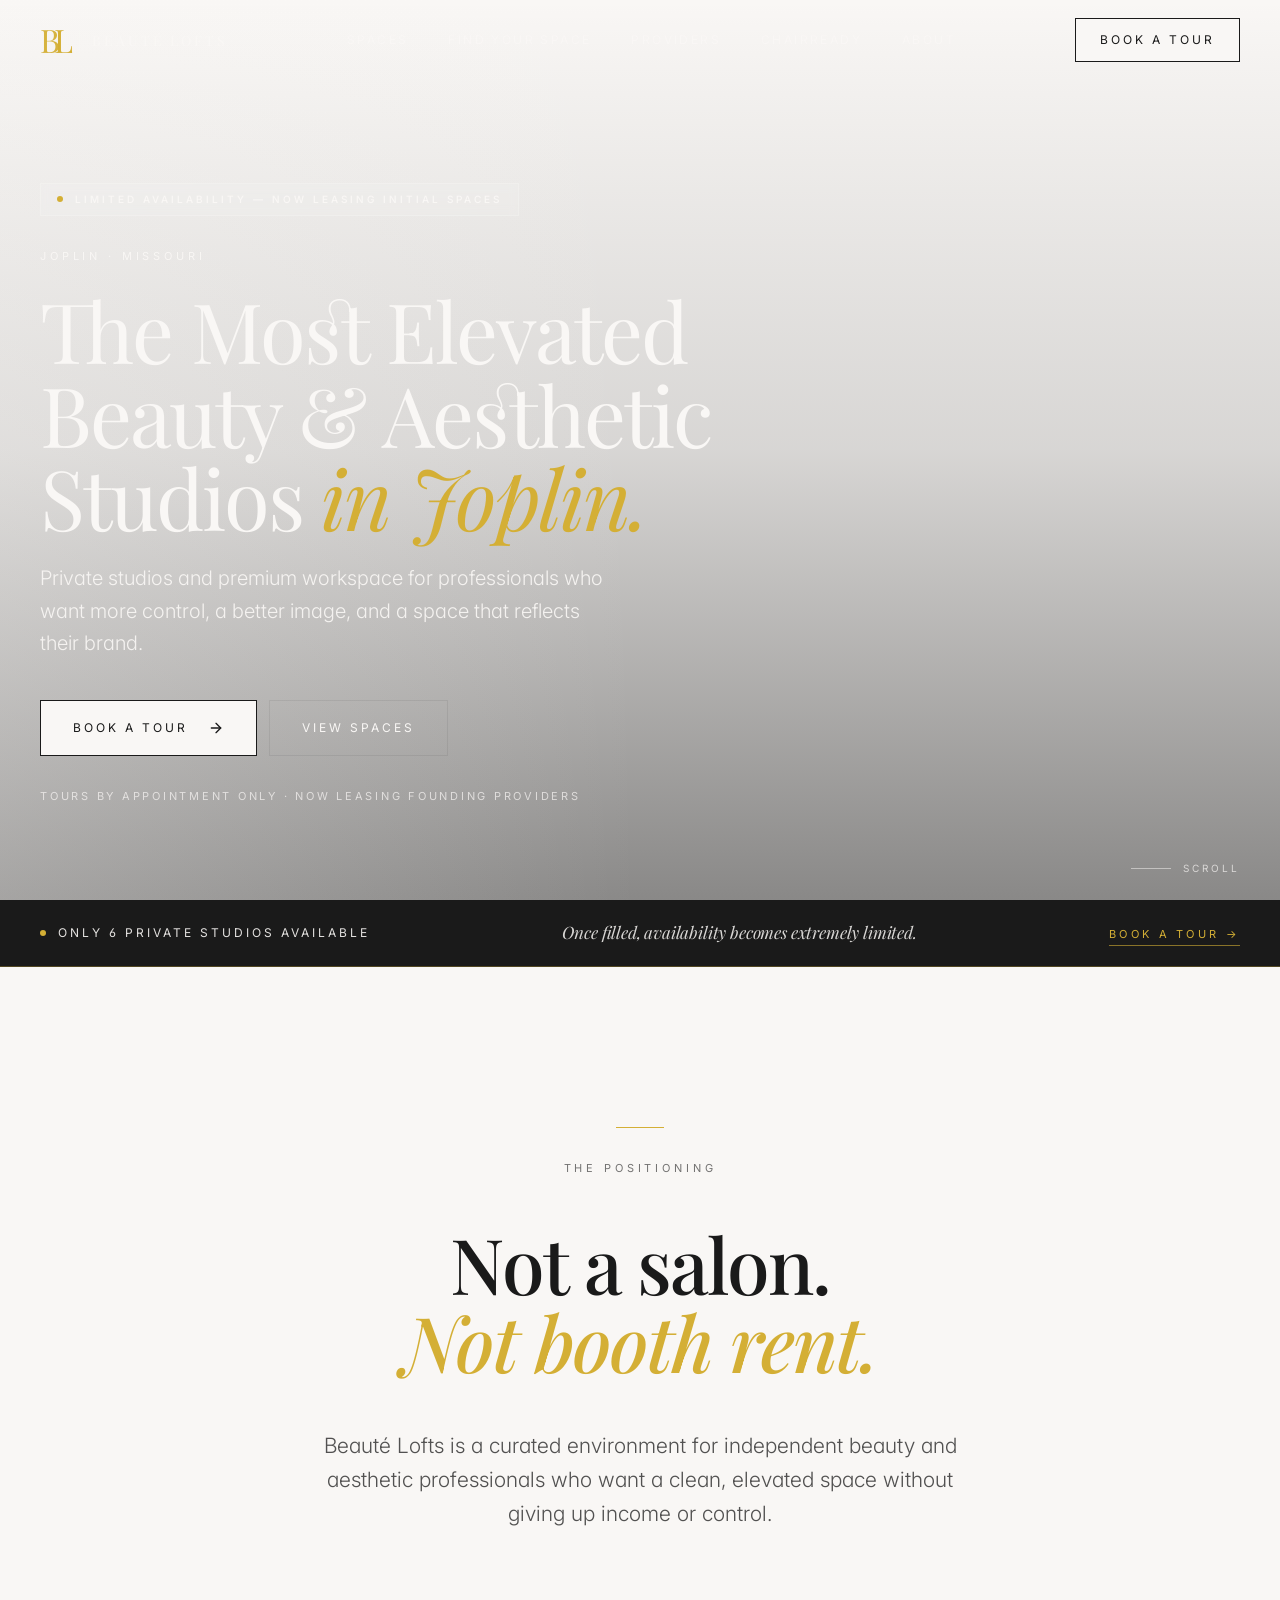
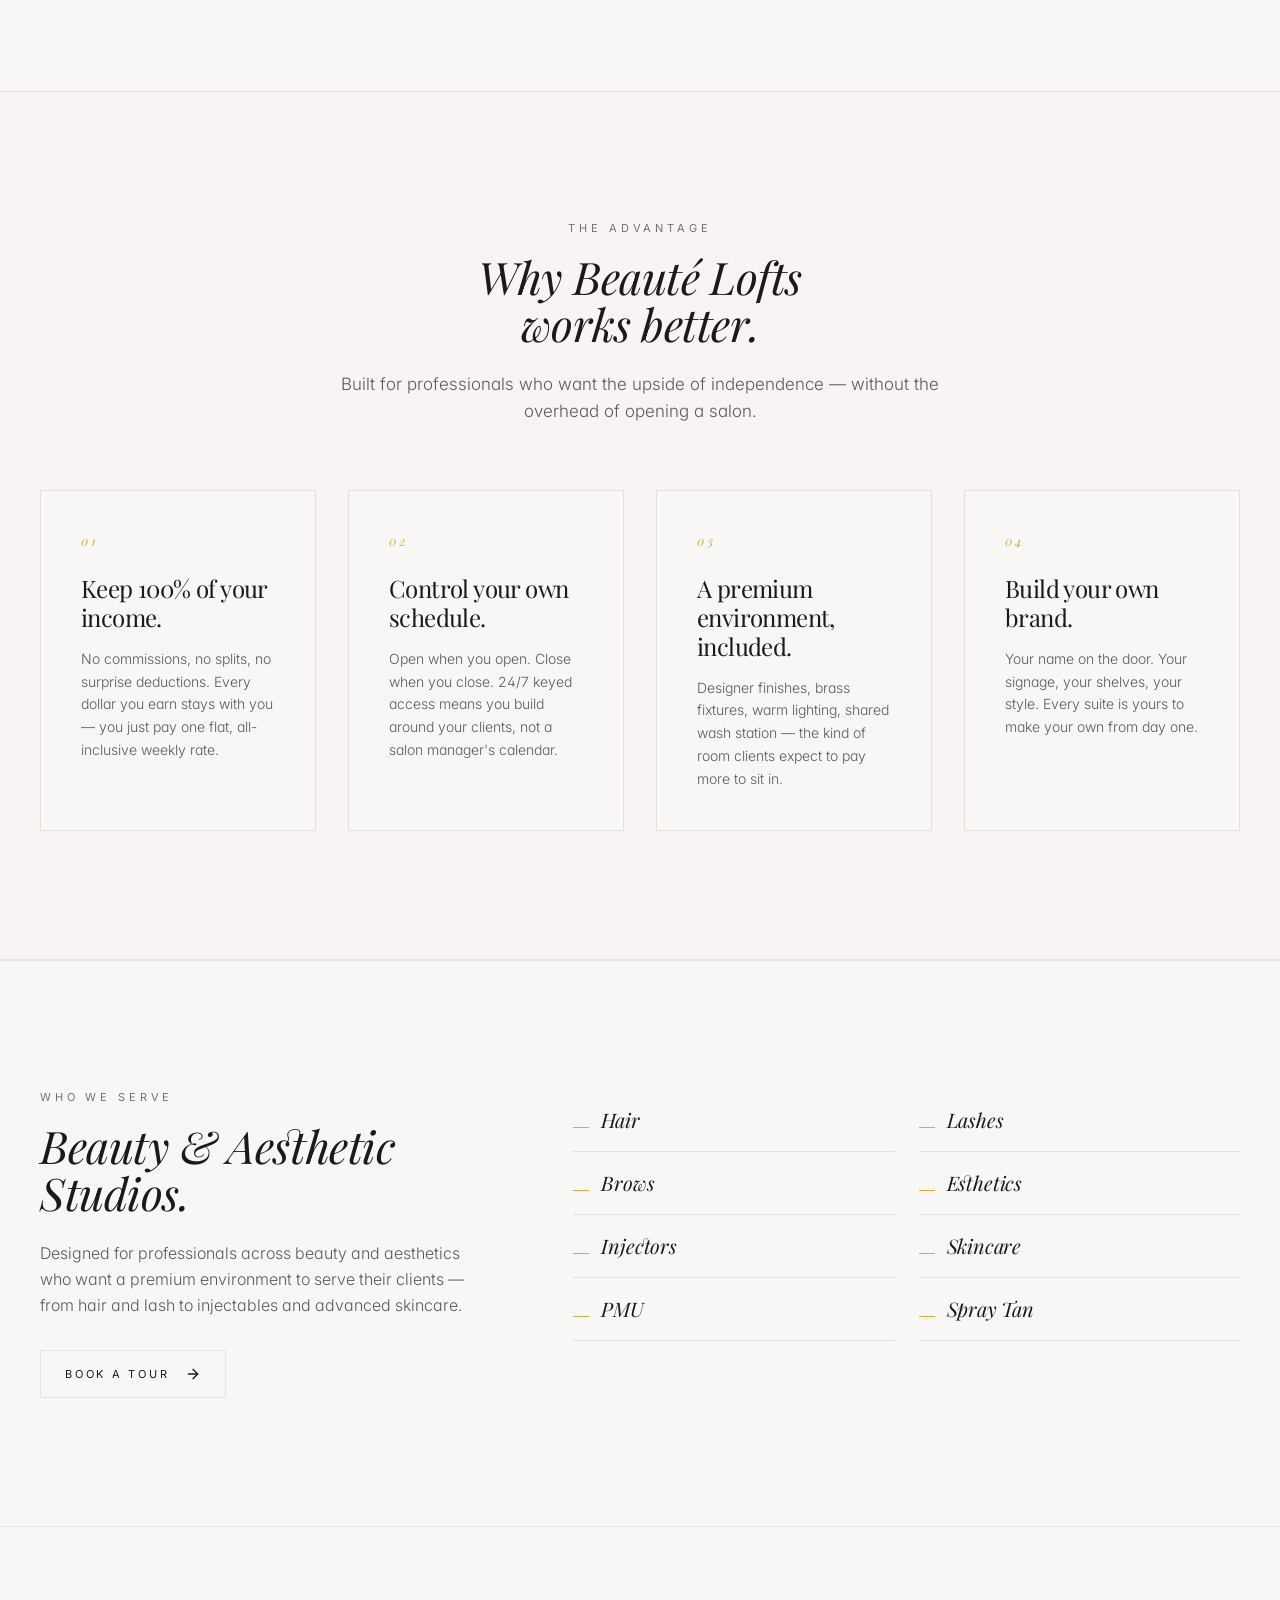
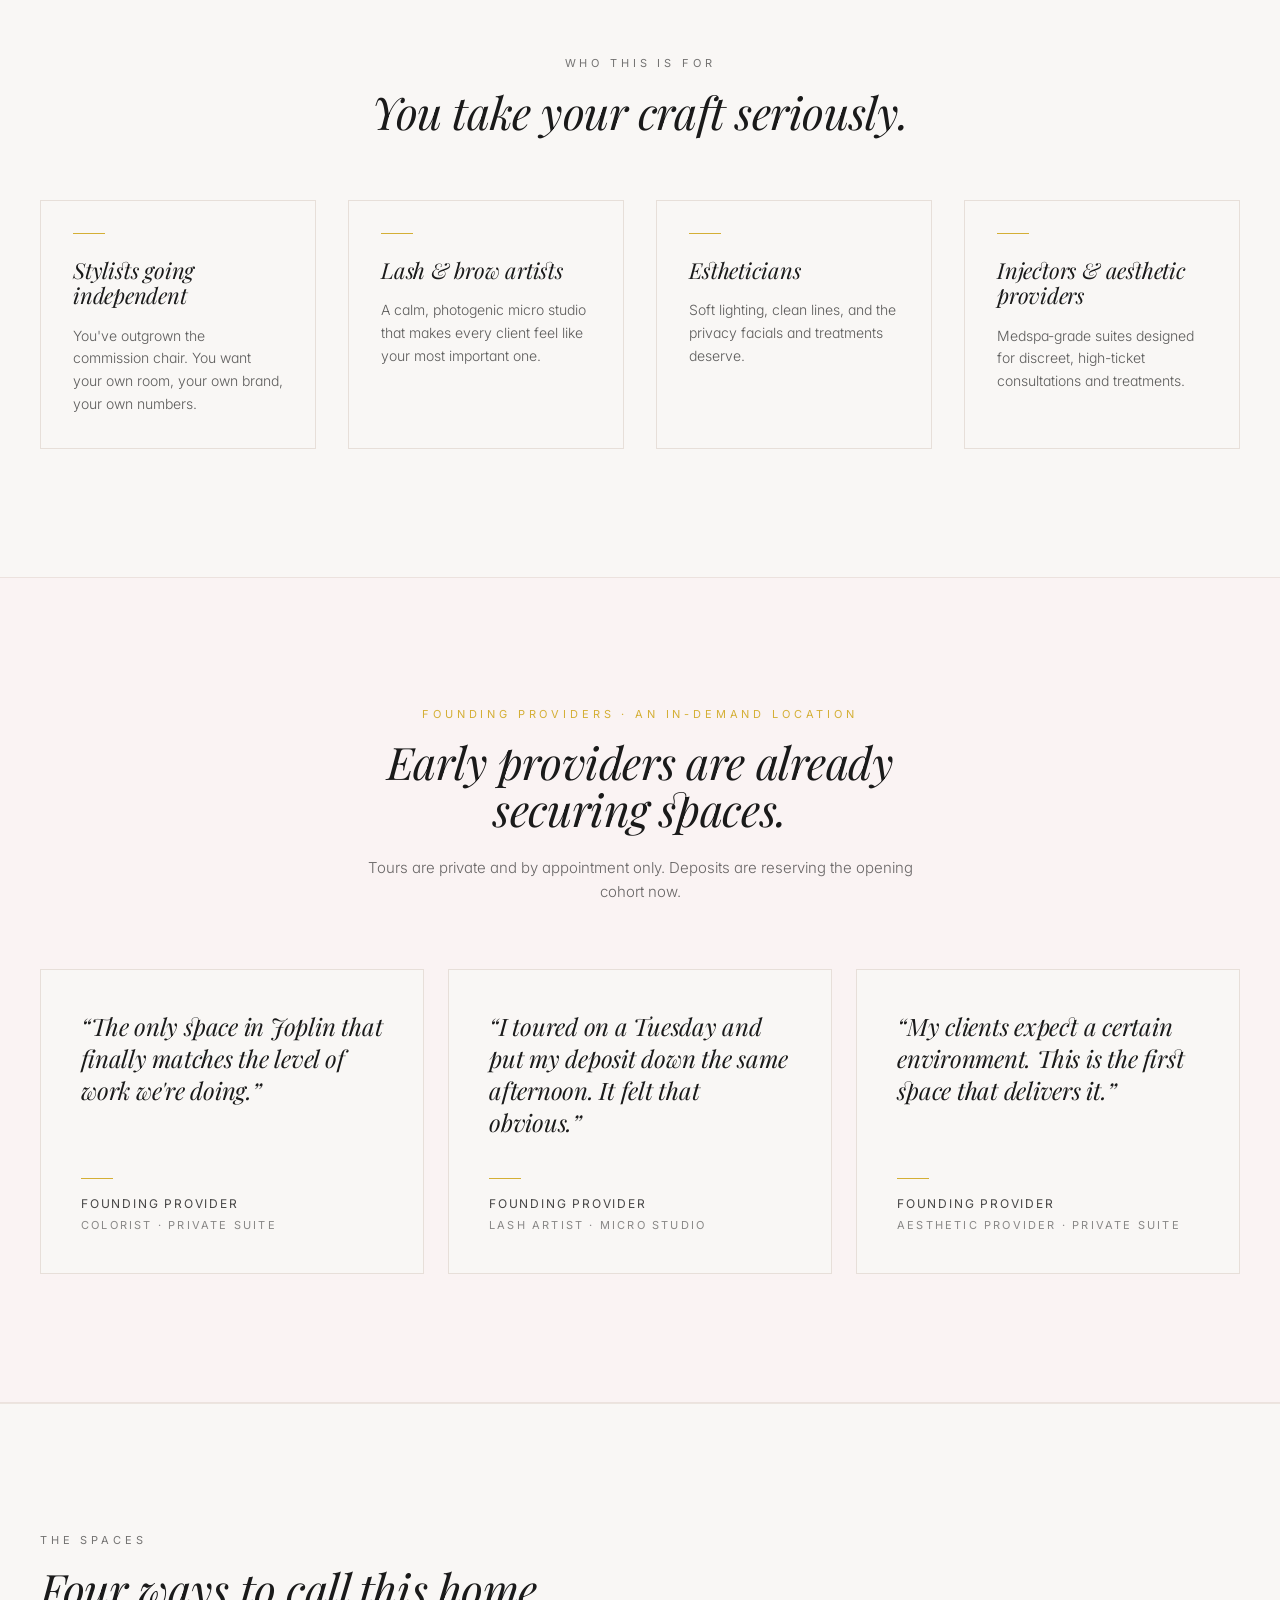
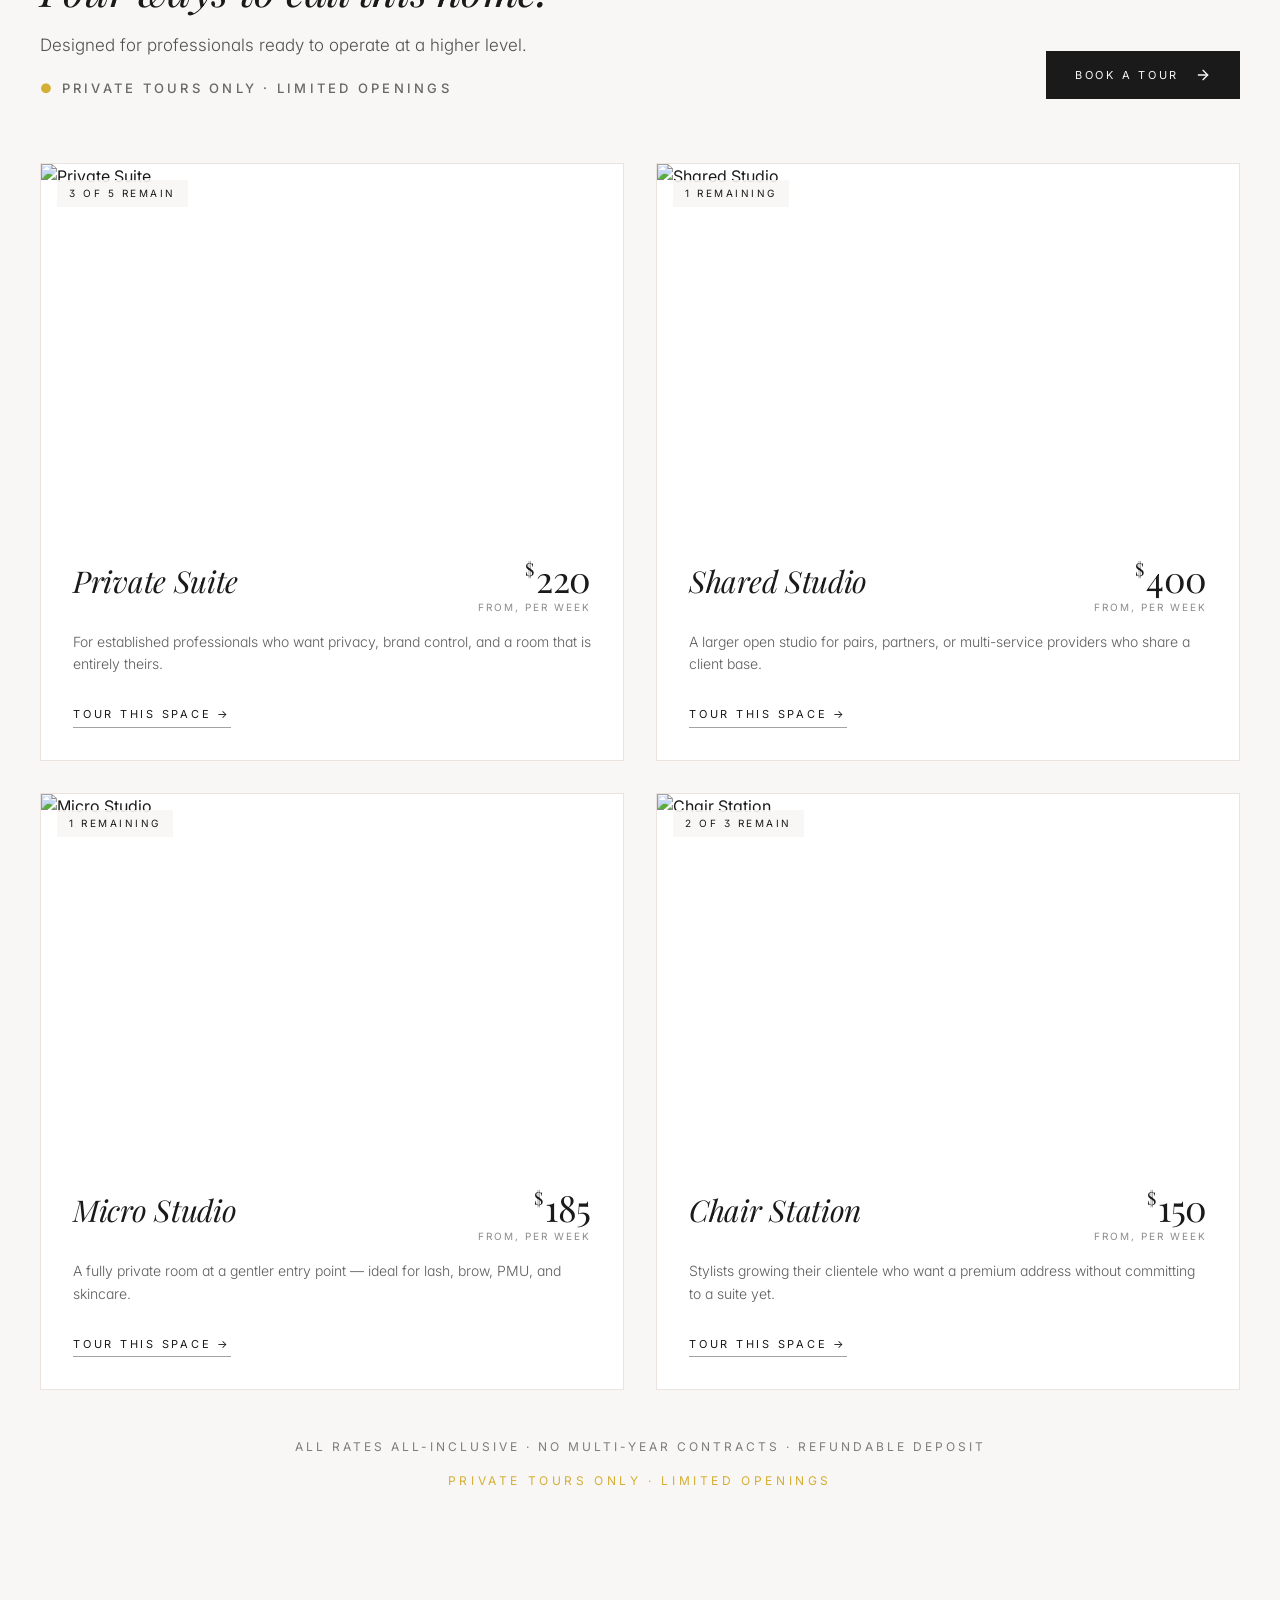
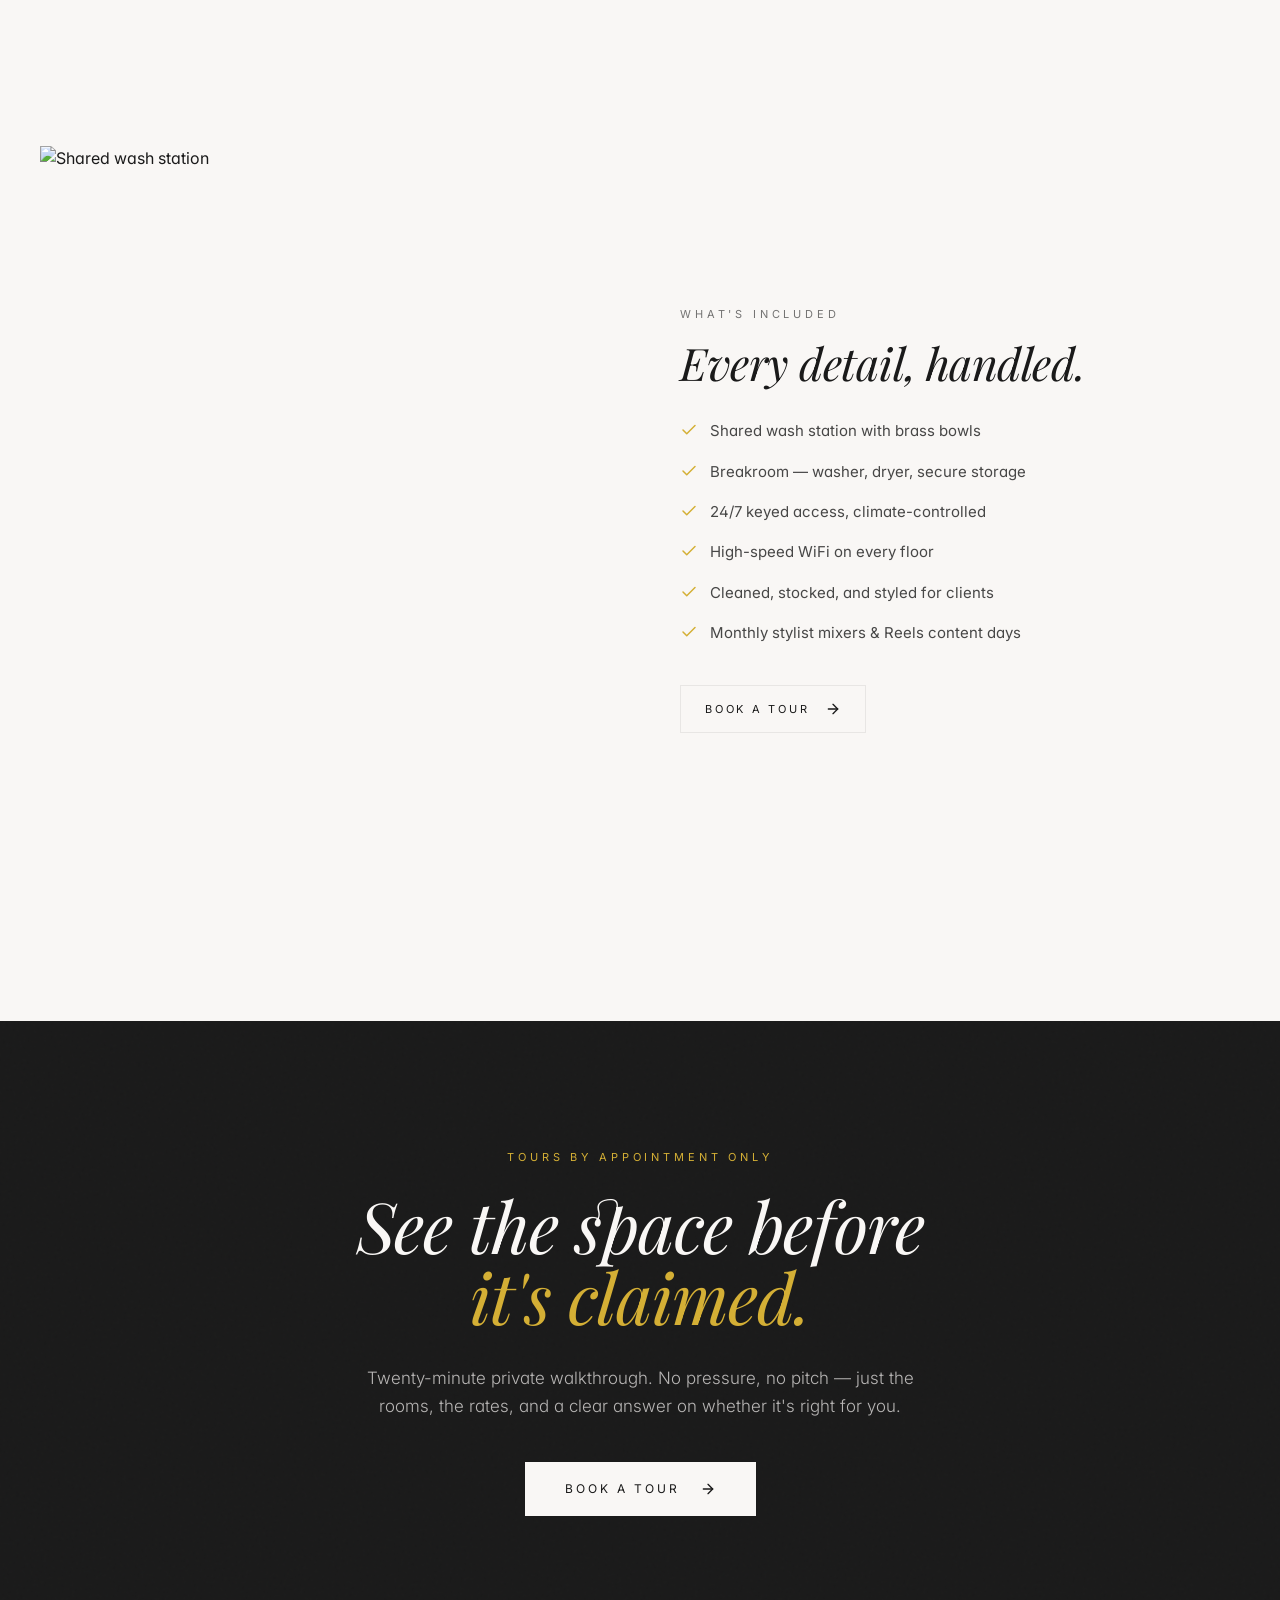
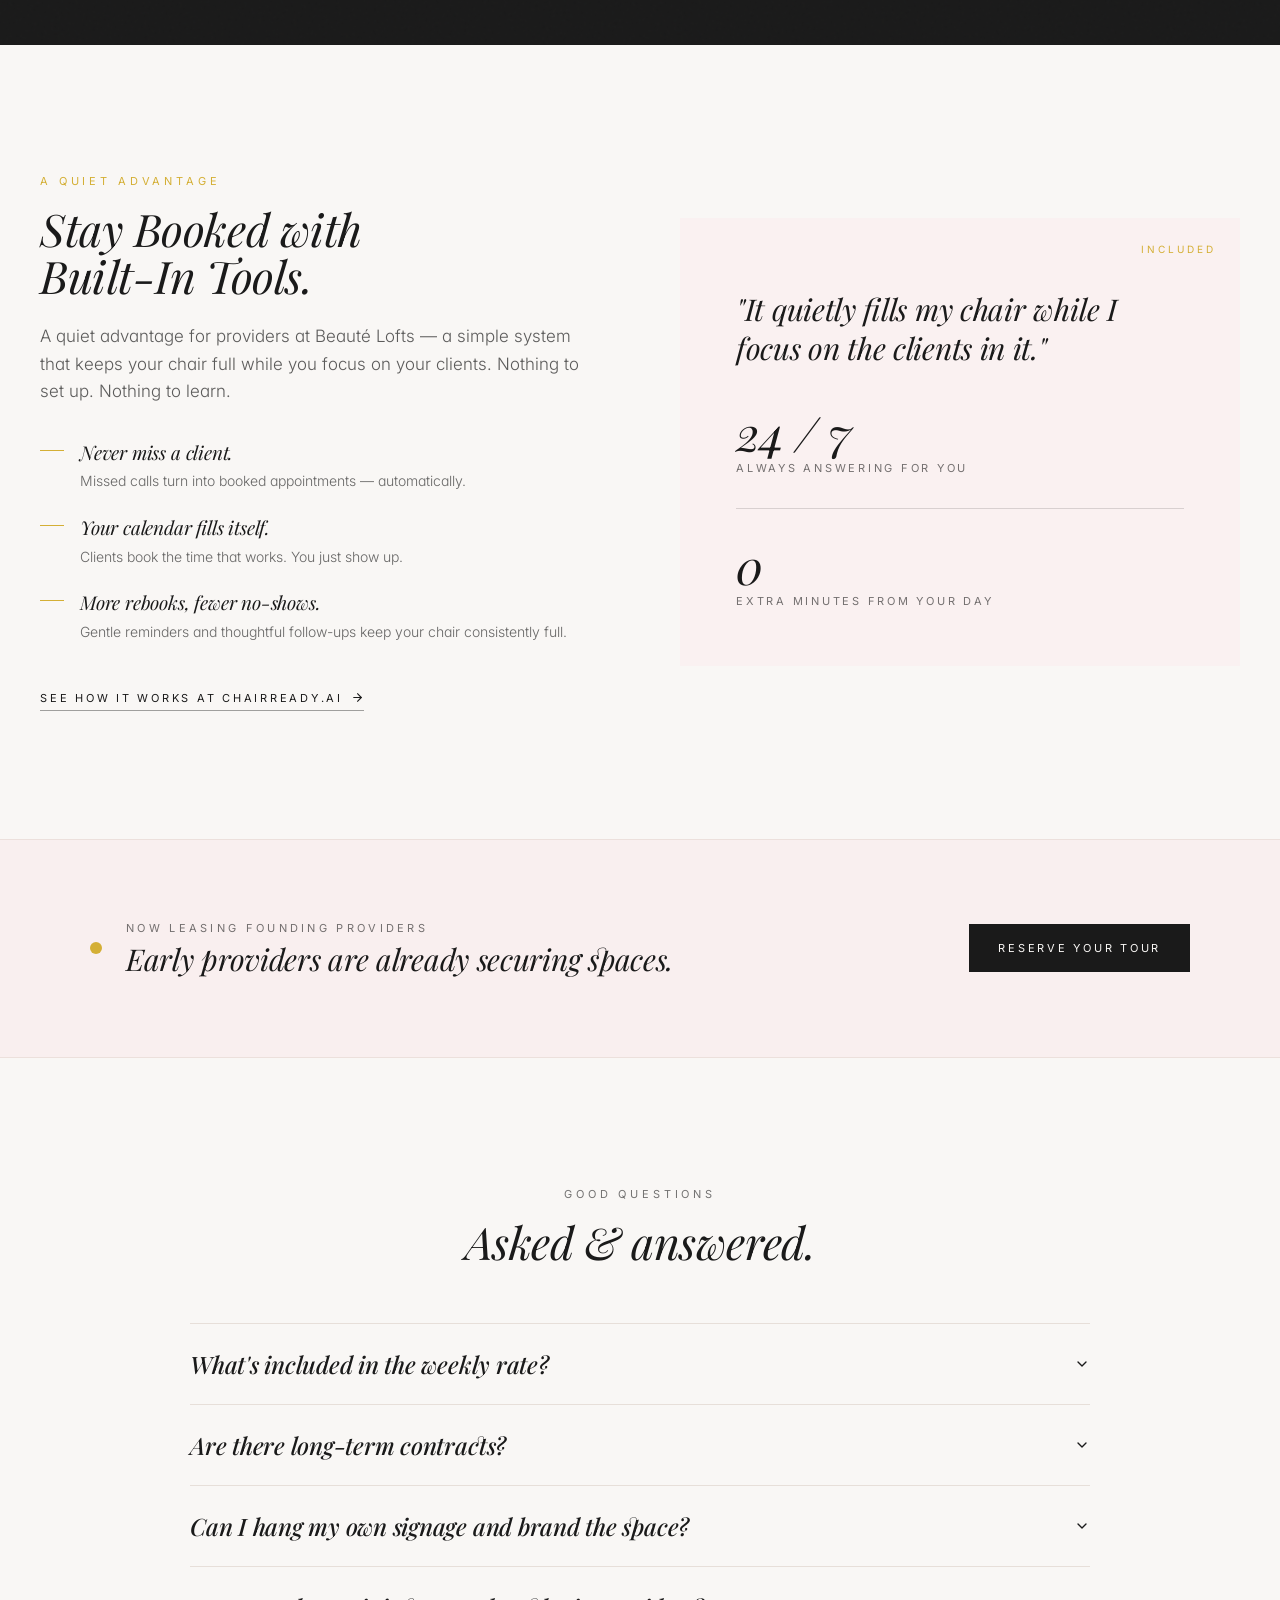
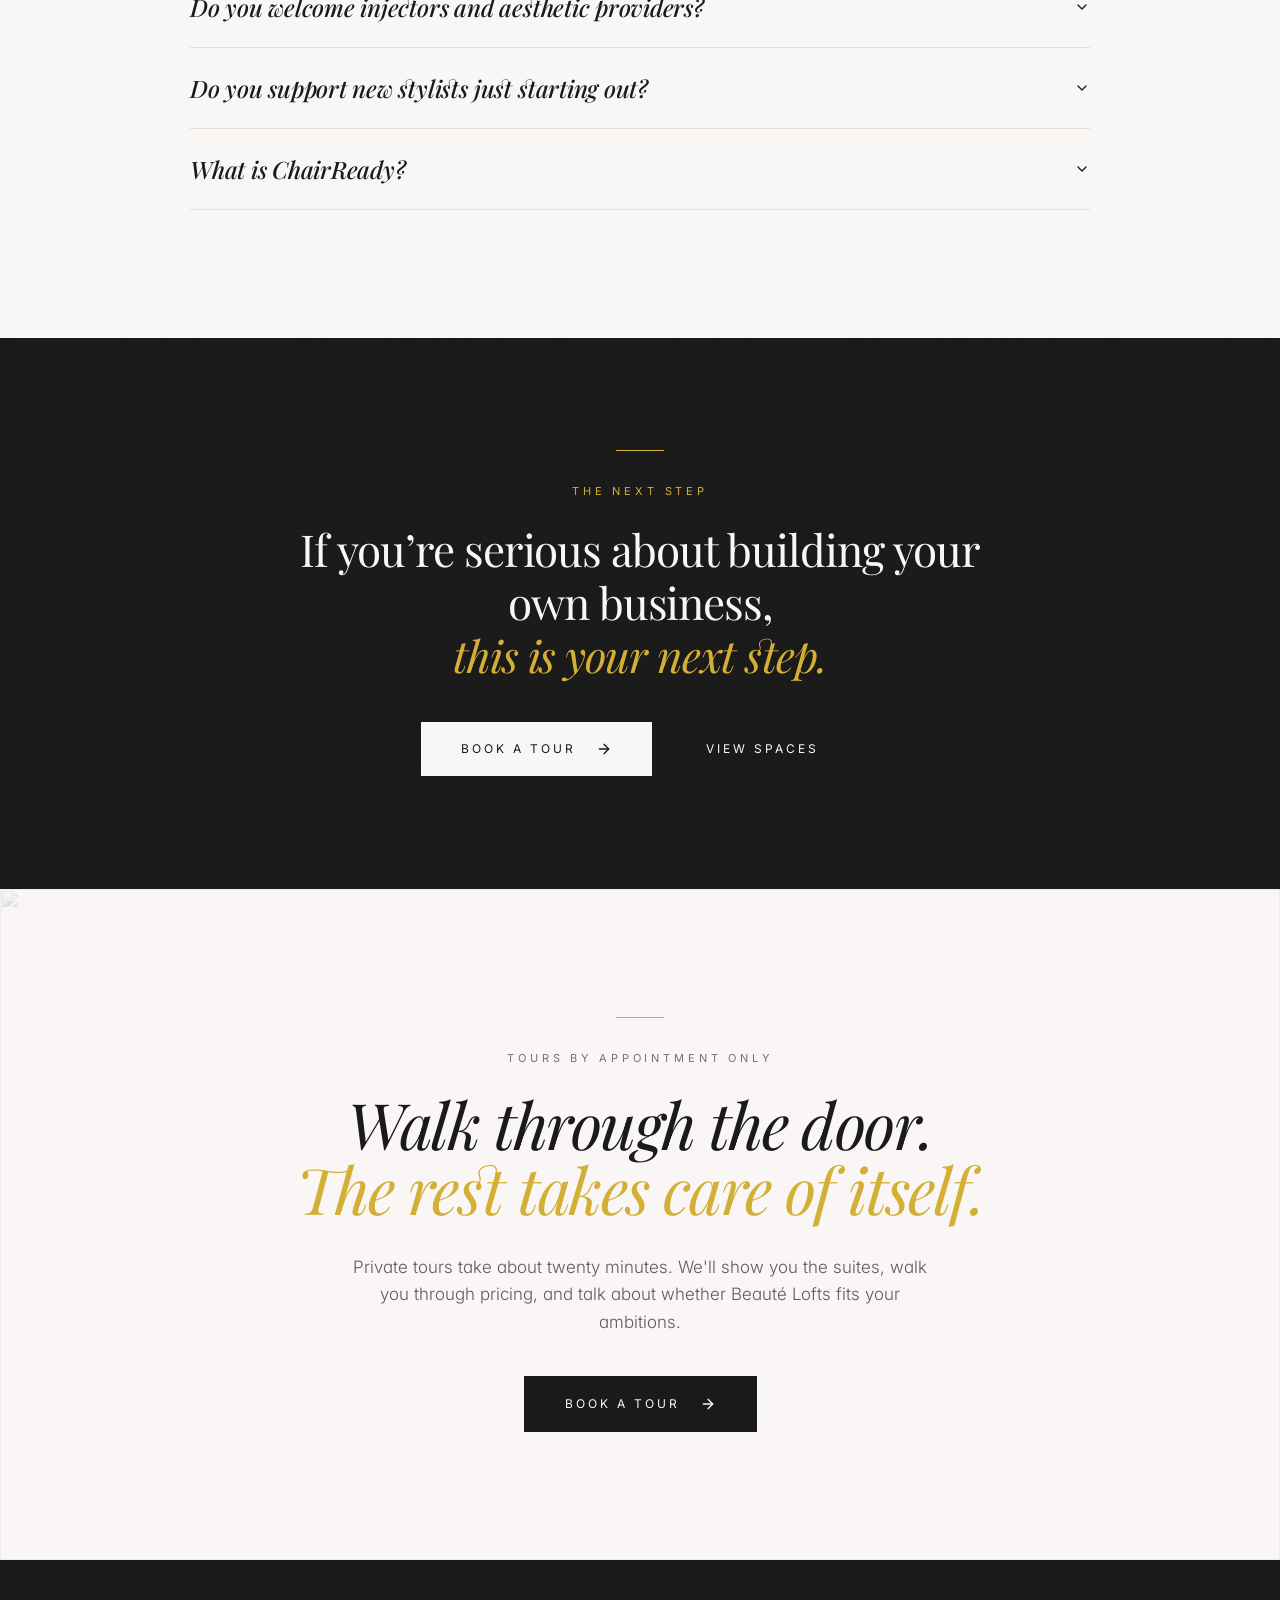
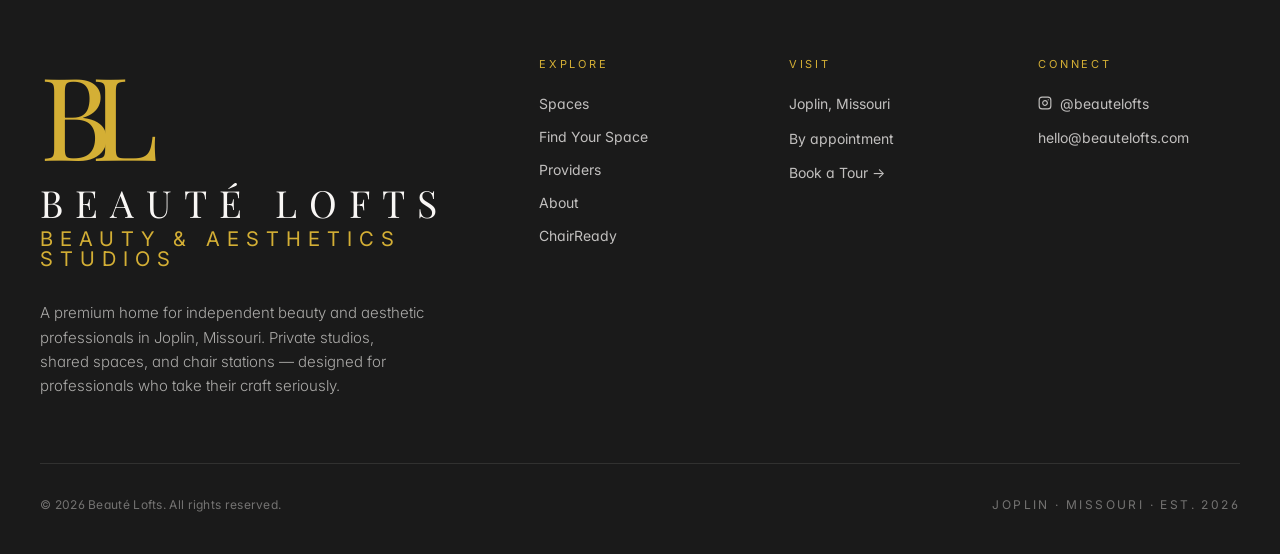
==== commit f7ca73a8: "Final conversion pass: top scarcity strip, Why-Works-Better, pricing authority line, ChairReady refi" ====
--- a/index.html
+++ b/index.html
@@ -52,8 +52,8 @@
       "telephone": ""
     }
     </script>
-    <script type="module" crossorigin src="./assets/index-Dku6bOqz.js"></script>
-    <link rel="stylesheet" crossorigin href="./assets/index-BASutSWg.css">
+    <script type="module" crossorigin src="./assets/index-D0ma6L6v.js"></script>
+    <link rel="stylesheet" crossorigin href="./assets/index-BAwZJecC.css">
   </head>
   <body>
     <div id="root"></div>
--- a/assets/index-BAwZJecC.css
+++ b/assets/index-BAwZJecC.css
@@ -0,0 +1 @@
+*,:before,:after{--tw-border-spacing-x: 0;--tw-border-spacing-y: 0;--tw-translate-x: 0;--tw-translate-y: 0;--tw-rotate: 0;--tw-skew-x: 0;--tw-skew-y: 0;--tw-scale-x: 1;--tw-scale-y: 1;--tw-pan-x: ;--tw-pan-y: ;--tw-pinch-zoom: ;--tw-scroll-snap-strictness: proximity;--tw-gradient-from-position: ;--tw-gradient-via-position: ;--tw-gradient-to-position: ;--tw-ordinal: ;--tw-slashed-zero: ;--tw-numeric-figure: ;--tw-numeric-spacing: ;--tw-numeric-fraction: ;--tw-ring-inset: ;--tw-ring-offset-width: 0px;--tw-ring-offset-color: #fff;--tw-ring-color: rgb(59 130 246 / .5);--tw-ring-offset-shadow: 0 0 #0000;--tw-ring-shadow: 0 0 #0000;--tw-shadow: 0 0 #0000;--tw-shadow-colored: 0 0 #0000;--tw-blur: ;--tw-brightness: ;--tw-contrast: ;--tw-grayscale: ;--tw-hue-rotate: ;--tw-invert: ;--tw-saturate: ;--tw-sepia: ;--tw-drop-shadow: ;--tw-backdrop-blur: ;--tw-backdrop-brightness: ;--tw-backdrop-contrast: ;--tw-backdrop-grayscale: ;--tw-backdrop-hue-rotate: ;--tw-backdrop-invert: ;--tw-backdrop-opacity: ;--tw-backdrop-saturate: ;--tw-backdrop-sepia: ;--tw-contain-size: ;--tw-contain-layout: ;--tw-contain-paint: ;--tw-contain-style: }::backdrop{--tw-border-spacing-x: 0;--tw-border-spacing-y: 0;--tw-translate-x: 0;--tw-translate-y: 0;--tw-rotate: 0;--tw-skew-x: 0;--tw-skew-y: 0;--tw-scale-x: 1;--tw-scale-y: 1;--tw-pan-x: ;--tw-pan-y: ;--tw-pinch-zoom: ;--tw-scroll-snap-strictness: proximity;--tw-gradient-from-position: ;--tw-gradient-via-position: ;--tw-gradient-to-position: ;--tw-ordinal: ;--tw-slashed-zero: ;--tw-numeric-figure: ;--tw-numeric-spacing: ;--tw-numeric-fraction: ;--tw-ring-inset: ;--tw-ring-offset-width: 0px;--tw-ring-offset-color: #fff;--tw-ring-color: rgb(59 130 246 / .5);--tw-ring-offset-shadow: 0 0 #0000;--tw-ring-shadow: 0 0 #0000;--tw-shadow: 0 0 #0000;--tw-shadow-colored: 0 0 #0000;--tw-blur: ;--tw-brightness: ;--tw-contrast: ;--tw-grayscale: ;--tw-hue-rotate: ;--tw-invert: ;--tw-saturate: ;--tw-sepia: ;--tw-drop-shadow: ;--tw-backdrop-blur: ;--tw-backdrop-brightness: ;--tw-backdrop-contrast: ;--tw-backdrop-grayscale: ;--tw-backdrop-hue-rotate: ;--tw-backdrop-invert: ;--tw-backdrop-opacity: ;--tw-backdrop-saturate: ;--tw-backdrop-sepia: ;--tw-contain-size: ;--tw-contain-layout: ;--tw-contain-paint: ;--tw-contain-style: }*,:before,:after{box-sizing:border-box;border-width:0;border-style:solid;border-color:#e5e7eb}:before,:after{--tw-content: ""}html,:host{line-height:1.5;-webkit-text-size-adjust:100%;-moz-tab-size:4;-o-tab-size:4;tab-size:4;font-family:var(--font-sans);font-feature-settings:normal;font-variation-settings:normal;-webkit-tap-highlight-color:transparent}body{margin:0;line-height:inherit}hr{height:0;color:inherit;border-top-width:1px}abbr:where([title]){-webkit-text-decoration:underline dotted;text-decoration:underline dotted}h1,h2,h3,h4,h5,h6{font-size:inherit;font-weight:inherit}a{color:inherit;text-decoration:inherit}b,strong{font-weight:bolder}code,kbd,samp,pre{font-family:var(--font-mono);font-feature-settings:normal;font-variation-settings:normal;font-size:1em}small{font-size:80%}sub,sup{font-size:75%;line-height:0;position:relative;vertical-align:baseline}sub{bottom:-.25em}sup{top:-.5em}table{text-indent:0;border-color:inherit;border-collapse:collapse}button,input,optgroup,select,textarea{font-family:inherit;font-feature-settings:inherit;font-variation-settings:inherit;font-size:100%;font-weight:inherit;line-height:inherit;letter-spacing:inherit;color:inherit;margin:0;padding:0}button,select{text-transform:none}button,input:where([type=button]),input:where([type=reset]),input:where([type=submit]){-webkit-appearance:button;background-color:transparent;background-image:none}:-moz-focusring{outline:auto}:-moz-ui-invalid{box-shadow:none}progress{vertical-align:baseline}::-webkit-inner-spin-button,::-webkit-outer-spin-button{height:auto}[type=search]{-webkit-appearance:textfield;outline-offset:-2px}::-webkit-search-decoration{-webkit-appearance:none}::-webkit-file-upload-button{-webkit-appearance:button;font:inherit}summary{display:list-item}blockquote,dl,dd,h1,h2,h3,h4,h5,h6,hr,figure,p,pre{margin:0}fieldset{margin:0;padding:0}legend{padding:0}ol,ul,menu{list-style:none;margin:0;padding:0}dialog{padding:0}textarea{resize:vertical}input::-moz-placeholder,textarea::-moz-placeholder{opacity:1;color:#9ca3af}input::placeholder,textarea::placeholder{opacity:1;color:#9ca3af}button,[role=button]{cursor:pointer}:disabled{cursor:default}img,svg,video,canvas,audio,iframe,embed,object{display:block;vertical-align:middle}img,video{max-width:100%;height:auto}[hidden]:where(:not([hidden=until-found])){display:none}*{--tw-border-opacity: 1;border-color:hsl(var(--border) / var(--tw-border-opacity, 1))}html{scroll-behavior:smooth}body{--tw-bg-opacity: 1;background-color:hsl(var(--background) / var(--tw-bg-opacity, 1));font-family:var(--font-sans);--tw-text-opacity: 1;color:hsl(var(--foreground) / var(--tw-text-opacity, 1));font-feature-settings:"ss01","cv11";-webkit-font-smoothing:antialiased;-moz-osx-font-smoothing:grayscale}.font-display{font-family:var(--font-display);font-feature-settings:"liga","dlig","swsh";letter-spacing:-.01em}.divider-gold{height:1px;width:48px;background:hsl(var(--gold))}.grain:before{content:"";position:absolute;inset:0;pointer-events:none;opacity:.04;mix-blend-mode:multiply;background-image:url("data:image/svg+xml,%3Csvg viewBox='0 0 200 200' xmlns='http://www.w3.org/2000/svg'%3E%3Cfilter id='n'%3E%3CfeTurbulence type='fractalNoise' baseFrequency='0.9' numOctaves='2' stitchTiles='stitch'/%3E%3C/filter%3E%3Crect width='100%25' height='100%25' filter='url(%23n)'/%3E%3C/svg%3E")}::-moz-selection{background:hsl(var(--gold) / .35);color:hsl(var(--matte-black))}::selection{background:hsl(var(--gold) / .35);color:hsl(var(--matte-black))}.sr-only{position:absolute;width:1px;height:1px;padding:0;margin:-1px;overflow:hidden;clip:rect(0,0,0,0);white-space:nowrap;border-width:0}.pointer-events-none{pointer-events:none}.pointer-events-auto{pointer-events:auto}.visible{visibility:visible}.invisible{visibility:hidden}.static{position:static}.fixed{position:fixed}.absolute{position:absolute}.relative{position:relative}.inset-0{inset:0}.inset-x-0{left:0;right:0}.inset-y-0{top:0;bottom:0}.-bottom-1\.5{bottom:-.375rem}.-bottom-12{bottom:-3rem}.-left-12{left:-3rem}.-right-12{right:-3rem}.-top-12{top:-3rem}.bottom-0{bottom:0}.bottom-6{bottom:1.5rem}.left-0{left:0}.left-1{left:.25rem}.left-1\/2{left:50%}.left-2{left:.5rem}.left-4{left:1rem}.left-\[50\%\]{left:50%}.right-0{right:0}.right-1{right:.25rem}.right-2{right:.5rem}.right-3{right:.75rem}.right-4{right:1rem}.right-6{right:1.5rem}.top-0{top:0}.top-1\.5{top:.375rem}.top-1\/2{top:50%}.top-2{top:.5rem}.top-3\.5{top:.875rem}.top-4{top:1rem}.top-6{top:1.5rem}.top-\[1px\]{top:1px}.top-\[50\%\]{top:50%}.top-\[60\%\]{top:60%}.top-full{top:100%}.z-10{z-index:10}.z-20{z-index:20}.z-50{z-index:50}.z-\[100\]{z-index:100}.z-\[1\]{z-index:1}.-mx-1{margin-left:-.25rem;margin-right:-.25rem}.mx-2{margin-left:.5rem;margin-right:.5rem}.mx-3\.5{margin-left:.875rem;margin-right:.875rem}.mx-4{margin-left:1rem;margin-right:1rem}.mx-auto{margin-left:auto;margin-right:auto}.my-0\.5{margin-top:.125rem;margin-bottom:.125rem}.my-1{margin-top:.25rem;margin-bottom:.25rem}.-ml-4{margin-left:-1rem}.-mt-4{margin-top:-1rem}.mb-1{margin-bottom:.25rem}.mb-10{margin-bottom:2.5rem}.mb-12{margin-bottom:3rem}.mb-14{margin-bottom:3.5rem}.mb-16{margin-bottom:4rem}.mb-2{margin-bottom:.5rem}.mb-3{margin-bottom:.75rem}.mb-4{margin-bottom:1rem}.mb-5{margin-bottom:1.25rem}.mb-6{margin-bottom:1.5rem}.mb-8{margin-bottom:2rem}.ml-1{margin-left:.25rem}.ml-2{margin-left:.5rem}.ml-3{margin-left:.75rem}.ml-auto{margin-left:auto}.mr-0\.5{margin-right:.125rem}.mr-2{margin-right:.5rem}.mt-0\.5{margin-top:.125rem}.mt-1{margin-top:.25rem}.mt-1\.5{margin-top:.375rem}.mt-10{margin-top:2.5rem}.mt-12{margin-top:3rem}.mt-2{margin-top:.5rem}.mt-24{margin-top:6rem}.mt-3{margin-top:.75rem}.mt-4{margin-top:1rem}.mt-5{margin-top:1.25rem}.mt-6{margin-top:1.5rem}.mt-8{margin-top:2rem}.mt-auto{margin-top:auto}.block{display:block}.flex{display:flex}.inline-flex{display:inline-flex}.table{display:table}.grid{display:grid}.hidden{display:none}.aspect-\[16\/10\]{aspect-ratio:16/10}.aspect-\[3\/4\]{aspect-ratio:3/4}.aspect-\[4\/3\]{aspect-ratio:4/3}.aspect-square{aspect-ratio:1 / 1}.aspect-video{aspect-ratio:16 / 9}.size-4{width:1rem;height:1rem}.h-1\.5{height:.375rem}.h-10{height:2.5rem}.h-11{height:2.75rem}.h-12{height:3rem}.h-14{height:3.5rem}.h-2{height:.5rem}.h-2\.5{height:.625rem}.h-20{height:5rem}.h-3{height:.75rem}.h-3\.5{height:.875rem}.h-4{height:1rem}.h-5{height:1.25rem}.h-6{height:1.5rem}.h-7{height:1.75rem}.h-8{height:2rem}.h-9{height:2.25rem}.h-\[1px\]{height:1px}.h-\[60vh\]{height:60vh}.h-\[var\(--radix-navigation-menu-viewport-height\)\]{height:var(--radix-navigation-menu-viewport-height)}.h-\[var\(--radix-select-trigger-height\)\]{height:var(--radix-select-trigger-height)}.h-auto{height:auto}.h-full{height:100%}.h-px{height:1px}.h-svh{height:100svh}.max-h-0{max-height:0px}.max-h-\[--radix-context-menu-content-available-height\]{max-height:var(--radix-context-menu-content-available-height)}.max-h-\[--radix-select-content-available-height\]{max-height:var(--radix-select-content-available-height)}.max-h-\[300px\]{max-height:300px}.max-h-\[520px\]{max-height:520px}.max-h-\[var\(--radix-dropdown-menu-content-available-height\)\]{max-height:var(--radix-dropdown-menu-content-available-height)}.max-h-screen{max-height:100vh}.min-h-0{min-height:0px}.min-h-10{min-height:2.5rem}.min-h-8{min-height:2rem}.min-h-9{min-height:2.25rem}.min-h-\[100svh\]{min-height:100svh}.min-h-\[440px\]{min-height:440px}.min-h-\[80px\]{min-height:80px}.min-h-screen{min-height:100vh}.min-h-svh{min-height:100svh}.w-0{width:0px}.w-1{width:.25rem}.w-1\.5{width:.375rem}.w-10{width:2.5rem}.w-11{width:2.75rem}.w-12{width:3rem}.w-14{width:3.5rem}.w-2{width:.5rem}.w-2\.5{width:.625rem}.w-3{width:.75rem}.w-3\.5{width:.875rem}.w-3\/4{width:75%}.w-4{width:1rem}.w-5{width:1.25rem}.w-6{width:1.5rem}.w-64{width:16rem}.w-7{width:1.75rem}.w-72{width:18rem}.w-8{width:2rem}.w-9{width:2.25rem}.w-\[100px\]{width:100px}.w-\[1px\]{width:1px}.w-\[var\(--sidebar-width\)\]{width:var(--sidebar-width)}.w-auto{width:auto}.w-full{width:100%}.w-max{width:-moz-max-content;width:max-content}.w-px{width:1px}.min-w-0{min-width:0px}.min-w-10{min-width:2.5rem}.min-w-11{min-width:2.75rem}.min-w-5{min-width:1.25rem}.min-w-9{min-width:2.25rem}.min-w-\[12rem\]{min-width:12rem}.min-w-\[8rem\]{min-width:8rem}.min-w-\[var\(--radix-select-trigger-width\)\]{min-width:var(--radix-select-trigger-width)}.max-w-2xl{max-width:42rem}.max-w-3xl{max-width:48rem}.max-w-\[1100px\]{max-width:1100px}.max-w-\[1200px\]{max-width:1200px}.max-w-\[1400px\]{max-width:1400px}.max-w-\[520px\]{max-width:520px}.max-w-\[900px\]{max-width:900px}.max-w-\[var\(--skeleton-width\)\]{max-width:var(--skeleton-width)}.max-w-lg{max-width:32rem}.max-w-max{max-width:-moz-max-content;max-width:max-content}.max-w-md{max-width:28rem}.max-w-sm{max-width:24rem}.max-w-xl{max-width:36rem}.flex-1{flex:1 1 0%}.shrink-0{flex-shrink:0}.grow{flex-grow:1}.grow-0{flex-grow:0}.basis-full{flex-basis:100%}.caption-bottom{caption-side:bottom}.border-collapse{border-collapse:collapse}.origin-\[--radix-context-menu-content-transform-origin\]{transform-origin:var(--radix-context-menu-content-transform-origin)}.origin-\[--radix-dropdown-menu-content-transform-origin\]{transform-origin:var(--radix-dropdown-menu-content-transform-origin)}.origin-\[--radix-hover-card-content-transform-origin\]{transform-origin:var(--radix-hover-card-content-transform-origin)}.origin-\[--radix-menubar-content-transform-origin\]{transform-origin:var(--radix-menubar-content-transform-origin)}.origin-\[--radix-popover-content-transform-origin\]{transform-origin:var(--radix-popover-content-transform-origin)}.origin-\[--radix-select-content-transform-origin\]{transform-origin:var(--radix-select-content-transform-origin)}.origin-\[--radix-tooltip-content-transform-origin\]{transform-origin:var(--radix-tooltip-content-transform-origin)}.-translate-x-1\/2{--tw-translate-x: -50%;transform:translate(var(--tw-translate-x),var(--tw-translate-y)) rotate(var(--tw-rotate)) skew(var(--tw-skew-x)) skewY(var(--tw-skew-y)) scaleX(var(--tw-scale-x)) scaleY(var(--tw-scale-y))}.-translate-x-px{--tw-translate-x: -1px;transform:translate(var(--tw-translate-x),var(--tw-translate-y)) rotate(var(--tw-rotate)) skew(var(--tw-skew-x)) skewY(var(--tw-skew-y)) scaleX(var(--tw-scale-x)) scaleY(var(--tw-scale-y))}.-translate-y-1\/2{--tw-translate-y: -50%;transform:translate(var(--tw-translate-x),var(--tw-translate-y)) rotate(var(--tw-rotate)) skew(var(--tw-skew-x)) skewY(var(--tw-skew-y)) scaleX(var(--tw-scale-x)) scaleY(var(--tw-scale-y))}.translate-x-\[-50\%\]{--tw-translate-x: -50%;transform:translate(var(--tw-translate-x),var(--tw-translate-y)) rotate(var(--tw-rotate)) skew(var(--tw-skew-x)) skewY(var(--tw-skew-y)) scaleX(var(--tw-scale-x)) scaleY(var(--tw-scale-y))}.translate-x-px{--tw-translate-x: 1px;transform:translate(var(--tw-translate-x),var(--tw-translate-y)) rotate(var(--tw-rotate)) skew(var(--tw-skew-x)) skewY(var(--tw-skew-y)) scaleX(var(--tw-scale-x)) scaleY(var(--tw-scale-y))}.translate-y-\[-50\%\]{--tw-translate-y: -50%;transform:translate(var(--tw-translate-x),var(--tw-translate-y)) rotate(var(--tw-rotate)) skew(var(--tw-skew-x)) skewY(var(--tw-skew-y)) scaleX(var(--tw-scale-x)) scaleY(var(--tw-scale-y))}.rotate-45{--tw-rotate: 45deg;transform:translate(var(--tw-translate-x),var(--tw-translate-y)) rotate(var(--tw-rotate)) skew(var(--tw-skew-x)) skewY(var(--tw-skew-y)) scaleX(var(--tw-scale-x)) scaleY(var(--tw-scale-y))}.rotate-90{--tw-rotate: 90deg;transform:translate(var(--tw-translate-x),var(--tw-translate-y)) rotate(var(--tw-rotate)) skew(var(--tw-skew-x)) skewY(var(--tw-skew-y)) scaleX(var(--tw-scale-x)) scaleY(var(--tw-scale-y))}.scale-105{--tw-scale-x: 1.05;--tw-scale-y: 1.05;transform:translate(var(--tw-translate-x),var(--tw-translate-y)) rotate(var(--tw-rotate)) skew(var(--tw-skew-x)) skewY(var(--tw-skew-y)) scaleX(var(--tw-scale-x)) scaleY(var(--tw-scale-y))}.transform{transform:translate(var(--tw-translate-x),var(--tw-translate-y)) rotate(var(--tw-rotate)) skew(var(--tw-skew-x)) skewY(var(--tw-skew-y)) scaleX(var(--tw-scale-x)) scaleY(var(--tw-scale-y))}@keyframes pulse{50%{opacity:.5}}.animate-pulse{animation:pulse 2s cubic-bezier(.4,0,.6,1) infinite}.cursor-default{cursor:default}.cursor-pointer{cursor:pointer}.touch-none{touch-action:none}.select-none{-webkit-user-select:none;-moz-user-select:none;user-select:none}.list-none{list-style-type:none}.grid-cols-2{grid-template-columns:repeat(2,minmax(0,1fr))}.flex-row{flex-direction:row}.flex-col{flex-direction:column}.flex-col-reverse{flex-direction:column-reverse}.flex-wrap{flex-wrap:wrap}.items-start{align-items:flex-start}.items-end{align-items:flex-end}.items-center{align-items:center}.items-baseline{align-items:baseline}.items-stretch{align-items:stretch}.justify-center{justify-content:center}.justify-between{justify-content:space-between}.gap-1{gap:.25rem}.gap-1\.5{gap:.375rem}.gap-10{gap:2.5rem}.gap-12{gap:3rem}.gap-2{gap:.5rem}.gap-3{gap:.75rem}.gap-4{gap:1rem}.gap-5{gap:1.25rem}.gap-6{gap:1.5rem}.gap-8{gap:2rem}.gap-px{gap:1px}.gap-x-6{-moz-column-gap:1.5rem;column-gap:1.5rem}.space-x-1>:not([hidden])~:not([hidden]){--tw-space-x-reverse: 0;margin-right:calc(.25rem * var(--tw-space-x-reverse));margin-left:calc(.25rem * calc(1 - var(--tw-space-x-reverse)))}.space-x-4>:not([hidden])~:not([hidden]){--tw-space-x-reverse: 0;margin-right:calc(1rem * var(--tw-space-x-reverse));margin-left:calc(1rem * calc(1 - var(--tw-space-x-reverse)))}.space-y-1>:not([hidden])~:not([hidden]){--tw-space-y-reverse: 0;margin-top:calc(.25rem * calc(1 - var(--tw-space-y-reverse)));margin-bottom:calc(.25rem * var(--tw-space-y-reverse))}.space-y-1\.5>:not([hidden])~:not([hidden]){--tw-space-y-reverse: 0;margin-top:calc(.375rem * calc(1 - var(--tw-space-y-reverse)));margin-bottom:calc(.375rem * var(--tw-space-y-reverse))}.space-y-2>:not([hidden])~:not([hidden]){--tw-space-y-reverse: 0;margin-top:calc(.5rem * calc(1 - var(--tw-space-y-reverse)));margin-bottom:calc(.5rem * var(--tw-space-y-reverse))}.space-y-3>:not([hidden])~:not([hidden]){--tw-space-y-reverse: 0;margin-top:calc(.75rem * calc(1 - var(--tw-space-y-reverse)));margin-bottom:calc(.75rem * var(--tw-space-y-reverse))}.space-y-4>:not([hidden])~:not([hidden]){--tw-space-y-reverse: 0;margin-top:calc(1rem * calc(1 - var(--tw-space-y-reverse)));margin-bottom:calc(1rem * var(--tw-space-y-reverse))}.space-y-5>:not([hidden])~:not([hidden]){--tw-space-y-reverse: 0;margin-top:calc(1.25rem * calc(1 - var(--tw-space-y-reverse)));margin-bottom:calc(1.25rem * var(--tw-space-y-reverse))}.space-y-6>:not([hidden])~:not([hidden]){--tw-space-y-reverse: 0;margin-top:calc(1.5rem * calc(1 - var(--tw-space-y-reverse)));margin-bottom:calc(1.5rem * var(--tw-space-y-reverse))}.space-y-8>:not([hidden])~:not([hidden]){--tw-space-y-reverse: 0;margin-top:calc(2rem * calc(1 - var(--tw-space-y-reverse)));margin-bottom:calc(2rem * var(--tw-space-y-reverse))}.overflow-auto{overflow:auto}.overflow-hidden{overflow:hidden}.overflow-y-auto{overflow-y:auto}.overflow-x-hidden{overflow-x:hidden}.whitespace-nowrap{white-space:nowrap}.break-words{overflow-wrap:break-word}.rounded-\[2px\]{border-radius:2px}.rounded-\[inherit\]{border-radius:inherit}.rounded-full{border-radius:9999px}.rounded-lg{border-radius:.5625rem}.rounded-md{border-radius:.375rem}.rounded-none{border-radius:0}.rounded-sm{border-radius:.1875rem}.rounded-xl{border-radius:.75rem}.rounded-t-\[10px\]{border-top-left-radius:10px;border-top-right-radius:10px}.rounded-tl-sm{border-top-left-radius:.1875rem}.border{border-width:1px}.border-0{border-width:0px}.border-2{border-width:2px}.border-\[1\.5px\]{border-width:1.5px}.border-y{border-top-width:1px;border-bottom-width:1px}.border-b{border-bottom-width:1px}.border-l{border-left-width:1px}.border-r{border-right-width:1px}.border-t{border-top-width:1px}.border-dashed{border-style:dashed}.border-\[--color-border\]{border-color:var(--color-border)}.border-border\/50{border-color:hsl(var(--border) / .5)}.border-card-border{--tw-border-opacity: 1;border-color:hsl(var(--card-border) / var(--tw-border-opacity, 1))}.border-destructive{--tw-border-opacity: 1;border-color:hsl(var(--destructive) / var(--tw-border-opacity, 1))}.border-destructive-border{border-color:var(--destructive-border)}.border-destructive\/50{border-color:hsl(var(--destructive) / .5)}.border-gold\/30{border-color:hsl(var(--gold) / .3)}.border-gold\/50{border-color:hsl(var(--gold) / .5)}.border-gold\/60{border-color:hsl(var(--gold) / .6)}.border-input{--tw-border-opacity: 1;border-color:hsl(var(--input) / var(--tw-border-opacity, 1))}.border-matte-black{--tw-border-opacity: 1;border-color:hsl(var(--matte-black) / var(--tw-border-opacity, 1))}.border-matte-black\/40{border-color:hsl(var(--matte-black) / .4)}.border-primary{--tw-border-opacity: 1;border-color:hsl(var(--primary) / var(--tw-border-opacity, 1))}.border-primary-border{border-color:var(--primary-border)}.border-secondary-border{border-color:var(--secondary-border)}.border-sidebar-border{--tw-border-opacity: 1;border-color:hsl(var(--sidebar-border) / var(--tw-border-opacity, 1))}.border-taupe\/30{border-color:hsl(var(--taupe) / .3)}.border-taupe\/40{border-color:hsl(var(--taupe) / .4)}.border-taupe\/50{border-color:hsl(var(--taupe) / .5)}.border-taupe\/60{border-color:hsl(var(--taupe) / .6)}.border-transparent{border-color:transparent}.border-warm-white\/10{border-color:hsl(var(--warm-white) / .1)}.border-warm-white\/30{border-color:hsl(var(--warm-white) / .3)}.border-warm-white\/60{border-color:hsl(var(--warm-white) / .6)}.border-l-transparent{border-left-color:transparent}.border-t-transparent{border-top-color:transparent}.bg-\[--color-bg\]{background-color:var(--color-bg)}.bg-accent{--tw-bg-opacity: 1;background-color:hsl(var(--accent) / var(--tw-bg-opacity, 1))}.bg-background{--tw-bg-opacity: 1;background-color:hsl(var(--background) / var(--tw-bg-opacity, 1))}.bg-black\/80{background-color:#000c}.bg-blush\/20{background-color:hsl(var(--blush) / .2)}.bg-blush\/25{background-color:hsl(var(--blush) / .25)}.bg-blush\/30{background-color:hsl(var(--blush) / .3)}.bg-blush\/40{background-color:hsl(var(--blush) / .4)}.bg-blush\/50{background-color:hsl(var(--blush) / .5)}.bg-border{--tw-bg-opacity: 1;background-color:hsl(var(--border) / var(--tw-bg-opacity, 1))}.bg-card{--tw-bg-opacity: 1;background-color:hsl(var(--card) / var(--tw-bg-opacity, 1))}.bg-destructive{--tw-bg-opacity: 1;background-color:hsl(var(--destructive) / var(--tw-bg-opacity, 1))}.bg-foreground{--tw-bg-opacity: 1;background-color:hsl(var(--foreground) / var(--tw-bg-opacity, 1))}.bg-gold{--tw-bg-opacity: 1;background-color:hsl(var(--gold) / var(--tw-bg-opacity, 1))}.bg-gold\/20{background-color:hsl(var(--gold) / .2)}.bg-gray-50{--tw-bg-opacity: 1;background-color:rgb(249 250 251 / var(--tw-bg-opacity, 1))}.bg-matte-black{--tw-bg-opacity: 1;background-color:hsl(var(--matte-black) / var(--tw-bg-opacity, 1))}.bg-matte-black\/15{background-color:hsl(var(--matte-black) / .15)}.bg-matte-black\/20{background-color:hsl(var(--matte-black) / .2)}.bg-matte-black\/30{background-color:hsl(var(--matte-black) / .3)}.bg-muted{--tw-bg-opacity: 1;background-color:hsl(var(--muted) / var(--tw-bg-opacity, 1))}.bg-muted\/50{background-color:hsl(var(--muted) / .5)}.bg-popover{--tw-bg-opacity: 1;background-color:hsl(var(--popover) / var(--tw-bg-opacity, 1))}.bg-primary{--tw-bg-opacity: 1;background-color:hsl(var(--primary) / var(--tw-bg-opacity, 1))}.bg-secondary{--tw-bg-opacity: 1;background-color:hsl(var(--secondary) / var(--tw-bg-opacity, 1))}.bg-sidebar{--tw-bg-opacity: 1;background-color:hsl(var(--sidebar) / var(--tw-bg-opacity, 1))}.bg-sidebar-border{--tw-bg-opacity: 1;background-color:hsl(var(--sidebar-border) / var(--tw-bg-opacity, 1))}.bg-taupe\/20{background-color:hsl(var(--taupe) / .2)}.bg-taupe\/50{background-color:hsl(var(--taupe) / .5)}.bg-taupe\/60{background-color:hsl(var(--taupe) / .6)}.bg-transparent{background-color:transparent}.bg-warm-white{--tw-bg-opacity: 1;background-color:hsl(var(--warm-white) / var(--tw-bg-opacity, 1))}.bg-warm-white\/15{background-color:hsl(var(--warm-white) / .15)}.bg-warm-white\/30{background-color:hsl(var(--warm-white) / .3)}.bg-warm-white\/50{background-color:hsl(var(--warm-white) / .5)}.bg-warm-white\/75{background-color:hsl(var(--warm-white) / .75)}.bg-warm-white\/80{background-color:hsl(var(--warm-white) / .8)}.bg-warm-white\/90{background-color:hsl(var(--warm-white) / .9)}.bg-gradient-to-r{background-image:linear-gradient(to right,var(--tw-gradient-stops))}.bg-gradient-to-t{background-image:linear-gradient(to top,var(--tw-gradient-stops))}.from-matte-black\/50{--tw-gradient-from: hsl(var(--matte-black) / .5) var(--tw-gradient-from-position);--tw-gradient-to: hsl(var(--matte-black) / 0) var(--tw-gradient-to-position);--tw-gradient-stops: var(--tw-gradient-from), var(--tw-gradient-to)}.from-warm-white\/25{--tw-gradient-from: hsl(var(--warm-white) / .25) var(--tw-gradient-from-position);--tw-gradient-to: hsl(var(--warm-white) / 0) var(--tw-gradient-to-position);--tw-gradient-stops: var(--tw-gradient-from), var(--tw-gradient-to)}.via-matte-black\/15{--tw-gradient-to: hsl(var(--matte-black) / 0) var(--tw-gradient-to-position);--tw-gradient-stops: var(--tw-gradient-from), hsl(var(--matte-black) / .15) var(--tw-gradient-via-position), var(--tw-gradient-to)}.via-transparent{--tw-gradient-to: rgb(0 0 0 / 0) var(--tw-gradient-to-position);--tw-gradient-stops: var(--tw-gradient-from), transparent var(--tw-gradient-via-position), var(--tw-gradient-to)}.to-transparent{--tw-gradient-to: transparent var(--tw-gradient-to-position)}.fill-current{fill:currentColor}.object-cover{-o-object-fit:cover;object-fit:cover}.p-0{padding:0}.p-1{padding:.25rem}.p-10{padding:2.5rem}.p-12{padding:3rem}.p-2{padding:.5rem}.p-3{padding:.75rem}.p-4{padding:1rem}.p-5{padding:1.25rem}.p-6{padding:1.5rem}.p-7{padding:1.75rem}.p-8{padding:2rem}.p-\[1px\]{padding:1px}.px-1{padding-left:.25rem;padding-right:.25rem}.px-10{padding-left:2.5rem;padding-right:2.5rem}.px-2{padding-left:.5rem;padding-right:.5rem}.px-2\.5{padding-left:.625rem;padding-right:.625rem}.px-3{padding-left:.75rem;padding-right:.75rem}.px-4{padding-left:1rem;padding-right:1rem}.px-5{padding-left:1.25rem;padding-right:1.25rem}.px-6{padding-left:1.5rem;padding-right:1.5rem}.px-7{padding-left:1.75rem;padding-right:1.75rem}.px-8{padding-left:2rem;padding-right:2rem}.py-0\.5{padding-top:.125rem;padding-bottom:.125rem}.py-1{padding-top:.25rem;padding-bottom:.25rem}.py-1\.5{padding-top:.375rem;padding-bottom:.375rem}.py-12{padding-top:3rem;padding-bottom:3rem}.py-14{padding-top:3.5rem;padding-bottom:3.5rem}.py-2{padding-top:.5rem;padding-bottom:.5rem}.py-20{padding-top:5rem;padding-bottom:5rem}.py-24{padding-top:6rem;padding-bottom:6rem}.py-28{padding-top:7rem;padding-bottom:7rem}.py-3{padding-top:.75rem;padding-bottom:.75rem}.py-4{padding-top:1rem;padding-bottom:1rem}.py-5{padding-top:1.25rem;padding-bottom:1.25rem}.py-6{padding-top:1.5rem;padding-bottom:1.5rem}.pb-0\.5{padding-bottom:.125rem}.pb-1{padding-bottom:.25rem}.pb-10{padding-bottom:2.5rem}.pb-16{padding-bottom:4rem}.pb-24{padding-bottom:6rem}.pb-3{padding-bottom:.75rem}.pb-4{padding-bottom:1rem}.pb-5{padding-bottom:1.25rem}.pb-6{padding-bottom:1.5rem}.pl-2\.5{padding-left:.625rem}.pl-4{padding-left:1rem}.pl-8{padding-left:2rem}.pr-2{padding-right:.5rem}.pr-2\.5{padding-right:.625rem}.pr-8{padding-right:2rem}.pt-0{padding-top:0}.pt-1{padding-top:.25rem}.pt-20{padding-top:5rem}.pt-24{padding-top:6rem}.pt-28{padding-top:7rem}.pt-3{padding-top:.75rem}.pt-32{padding-top:8rem}.pt-4{padding-top:1rem}.pt-6{padding-top:1.5rem}.pt-8{padding-top:2rem}.text-left{text-align:left}.text-center{text-align:center}.text-right{text-align:right}.align-top{vertical-align:top}.align-middle{vertical-align:middle}.font-display{font-family:var(--font-display)}.font-mono{font-family:var(--font-mono)}.text-2xl{font-size:1.5rem;line-height:2rem}.text-3xl{font-size:1.875rem;line-height:2.25rem}.text-4xl{font-size:2.25rem;line-height:2.5rem}.text-5xl{font-size:3rem;line-height:1}.text-6xl{font-size:3.75rem;line-height:1}.text-\[0\.42em\]{font-size:.42em}.text-\[0\.52em\]{font-size:.52em}.text-\[0\.58em\]{font-size:.58em}.text-\[0\.78em\]{font-size:.78em}.text-\[0\.82em\]{font-size:.82em}.text-\[0\.8rem\]{font-size:.8rem}.text-\[1\.9em\]{font-size:1.9em}.text-\[10px\]{font-size:10px}.text-\[11px\]{font-size:11px}.text-\[12px\]{font-size:12px}.text-\[13px\]{font-size:13px}.text-\[14px\]{font-size:14px}.text-\[15px\]{font-size:15px}.text-\[16px\]{font-size:16px}.text-\[17px\]{font-size:17px}.text-\[18px\]{font-size:18px}.text-\[19px\]{font-size:19px}.text-\[1em\]{font-size:1em}.text-\[2\.4em\]{font-size:2.4em}.text-\[22px\]{font-size:22px}.text-\[26px\]{font-size:26px}.text-\[32px\]{font-size:32px}.text-\[3em\]{font-size:3em}.text-\[clamp\(1\.75rem\,3\.5vw\,2\.75rem\)\]{font-size:clamp(1.75rem,3.5vw,2.75rem)}.text-\[clamp\(1\.75rem\,3\.5vw\,3rem\)\]{font-size:clamp(1.75rem,3.5vw,3rem)}.text-\[clamp\(2\.25rem\,4\.5vw\,4rem\)\]{font-size:clamp(2.25rem,4.5vw,4rem)}.text-\[clamp\(2\.25rem\,4vw\,3\.5rem\)\]{font-size:clamp(2.25rem,4vw,3.5rem)}.text-\[clamp\(2\.25rem\,5vw\,4\.5rem\)\]{font-size:clamp(2.25rem,5vw,4.5rem)}.text-\[clamp\(2\.5rem\,5vw\,4\.5rem\)\]{font-size:clamp(2.5rem,5vw,4.5rem)}.text-\[clamp\(2\.5rem\,6vw\,5\.5rem\)\]{font-size:clamp(2.5rem,6vw,5.5rem)}.text-\[clamp\(2\.5rem\,6vw\,5rem\)\]{font-size:clamp(2.5rem,6vw,5rem)}.text-\[clamp\(2\.75rem\,6\.5vw\,6\.25rem\)\]{font-size:clamp(2.75rem,6.5vw,6.25rem)}.text-\[clamp\(2\.75rem\,6\.5vw\,6\.5rem\)\]{font-size:clamp(2.75rem,6.5vw,6.5rem)}.text-\[clamp\(2\.75rem\,6vw\,5\.5rem\)\]{font-size:clamp(2.75rem,6vw,5.5rem)}.text-\[clamp\(2\.75rem\,6vw\,6rem\)\]{font-size:clamp(2.75rem,6vw,6rem)}.text-base{font-size:1rem;line-height:1.5rem}.text-display-lg{font-size:clamp(2.75rem,5.5vw,5rem);line-height:1.02;letter-spacing:-.015em}.text-display-md{font-size:clamp(2rem,3.5vw,3.25rem);line-height:1.08;letter-spacing:-.01em}.text-lg{font-size:1.125rem;line-height:1.75rem}.text-sm{font-size:.875rem;line-height:1.25rem}.text-xl{font-size:1.25rem;line-height:1.75rem}.text-xs{font-size:.75rem;line-height:1rem}.font-bold{font-weight:700}.font-light{font-weight:300}.font-medium{font-weight:500}.font-normal{font-weight:400}.font-semibold{font-weight:600}.uppercase{text-transform:uppercase}.italic{font-style:italic}.tabular-nums{--tw-numeric-spacing: tabular-nums;font-variant-numeric:var(--tw-ordinal) var(--tw-slashed-zero) var(--tw-numeric-figure) var(--tw-numeric-spacing) var(--tw-numeric-fraction)}.leading-\[0\.98\]{line-height:.98}.leading-\[1\.02\]{line-height:1.02}.leading-\[1\.04\]{line-height:1.04}.leading-\[1\.05\]{line-height:1.05}.leading-\[1\.0\]{line-height:1}.leading-\[1\.15\]{line-height:1.15}.leading-\[1\.25\]{line-height:1.25}.leading-\[1\.2\]{line-height:1.2}.leading-\[1\.35\]{line-height:1.35}.leading-\[1\.3\]{line-height:1.3}.leading-\[1\.4\]{line-height:1.4}.leading-\[1\.7\]{line-height:1.7}.leading-none{line-height:1}.leading-relaxed{line-height:1.625}.leading-tight{line-height:1.25}.tracking-\[-0\.18em\]{letter-spacing:-.18em}.tracking-\[0\.15em\]{letter-spacing:.15em}.tracking-\[0\.22em\]{letter-spacing:.22em}.tracking-\[0\.25em\]{letter-spacing:.25em}.tracking-\[0\.2em\]{letter-spacing:.2em}.tracking-\[0\.32em\]{letter-spacing:.32em}.tracking-\[0\.35em\]{letter-spacing:.35em}.tracking-\[0\.3em\]{letter-spacing:.3em}.tracking-normal{letter-spacing:0em}.tracking-tight{letter-spacing:-.025em}.tracking-wide{letter-spacing:.025em}.tracking-widest{letter-spacing:.1em}.text-accent-foreground{--tw-text-opacity: 1;color:hsl(var(--accent-foreground) / var(--tw-text-opacity, 1))}.text-card-foreground{--tw-text-opacity: 1;color:hsl(var(--card-foreground) / var(--tw-text-opacity, 1))}.text-current{color:currentColor}.text-destructive{--tw-text-opacity: 1;color:hsl(var(--destructive) / var(--tw-text-opacity, 1))}.text-destructive-foreground{--tw-text-opacity: 1;color:hsl(var(--destructive-foreground) / var(--tw-text-opacity, 1))}.text-foreground{--tw-text-opacity: 1;color:hsl(var(--foreground) / var(--tw-text-opacity, 1))}.text-foreground\/50{color:hsl(var(--foreground) / .5)}.text-gold{--tw-text-opacity: 1;color:hsl(var(--gold) / var(--tw-text-opacity, 1))}.text-gray-600{--tw-text-opacity: 1;color:rgb(75 85 99 / var(--tw-text-opacity, 1))}.text-gray-900{--tw-text-opacity: 1;color:rgb(17 24 39 / var(--tw-text-opacity, 1))}.text-matte-black{--tw-text-opacity: 1;color:hsl(var(--matte-black) / var(--tw-text-opacity, 1))}.text-matte-black\/40{color:hsl(var(--matte-black) / .4)}.text-matte-black\/50{color:hsl(var(--matte-black) / .5)}.text-matte-black\/55{color:hsl(var(--matte-black) / .55)}.text-matte-black\/60{color:hsl(var(--matte-black) / .6)}.text-matte-black\/65{color:hsl(var(--matte-black) / .65)}.text-matte-black\/70{color:hsl(var(--matte-black) / .7)}.text-matte-black\/75{color:hsl(var(--matte-black) / .75)}.text-matte-black\/80{color:hsl(var(--matte-black) / .8)}.text-matte-black\/85{color:hsl(var(--matte-black) / .85)}.text-muted-foreground{--tw-text-opacity: 1;color:hsl(var(--muted-foreground) / var(--tw-text-opacity, 1))}.text-popover-foreground{--tw-text-opacity: 1;color:hsl(var(--popover-foreground) / var(--tw-text-opacity, 1))}.text-primary{--tw-text-opacity: 1;color:hsl(var(--primary) / var(--tw-text-opacity, 1))}.text-primary-foreground{--tw-text-opacity: 1;color:hsl(var(--primary-foreground) / var(--tw-text-opacity, 1))}.text-red-500{--tw-text-opacity: 1;color:rgb(239 68 68 / var(--tw-text-opacity, 1))}.text-secondary-foreground{--tw-text-opacity: 1;color:hsl(var(--secondary-foreground) / var(--tw-text-opacity, 1))}.text-sidebar-foreground{--tw-text-opacity: 1;color:hsl(var(--sidebar-foreground) / var(--tw-text-opacity, 1))}.text-sidebar-foreground\/70{color:hsl(var(--sidebar-foreground) / .7)}.text-warm-white{--tw-text-opacity: 1;color:hsl(var(--warm-white) / var(--tw-text-opacity, 1))}.text-warm-white\/40{color:hsl(var(--warm-white) / .4)}.text-warm-white\/65{color:hsl(var(--warm-white) / .65)}.text-warm-white\/70{color:hsl(var(--warm-white) / .7)}.text-warm-white\/75{color:hsl(var(--warm-white) / .75)}.text-warm-white\/85{color:hsl(var(--warm-white) / .85)}.text-warm-white\/90{color:hsl(var(--warm-white) / .9)}.underline{text-decoration-line:underline}.underline-offset-4{text-underline-offset:4px}.opacity-0{opacity:0}.opacity-100{opacity:1}.opacity-30{opacity:.3}.opacity-40{opacity:.4}.opacity-50{opacity:.5}.opacity-60{opacity:.6}.opacity-70{opacity:.7}.opacity-90{opacity:.9}.opacity-95{opacity:.95}.shadow-\[0_0_0_1px_hsl\(var\(--sidebar-border\)\)\]{--tw-shadow: 0 0 0 1px hsl(var(--sidebar-border));--tw-shadow-colored: 0 0 0 1px var(--tw-shadow-color);box-shadow:var(--tw-ring-offset-shadow, 0 0 #0000),var(--tw-ring-shadow, 0 0 #0000),var(--tw-shadow)}.shadow-lg{--tw-shadow: 0 10px 15px -3px rgb(0 0 0 / .1), 0 4px 6px -4px rgb(0 0 0 / .1);--tw-shadow-colored: 0 10px 15px -3px var(--tw-shadow-color), 0 4px 6px -4px var(--tw-shadow-color);box-shadow:var(--tw-ring-offset-shadow, 0 0 #0000),var(--tw-ring-shadow, 0 0 #0000),var(--tw-shadow)}.shadow-md{--tw-shadow: 0 4px 6px -1px rgb(0 0 0 / .1), 0 2px 4px -2px rgb(0 0 0 / .1);--tw-shadow-colored: 0 4px 6px -1px var(--tw-shadow-color), 0 2px 4px -2px var(--tw-shadow-color);box-shadow:var(--tw-ring-offset-shadow, 0 0 #0000),var(--tw-ring-shadow, 0 0 #0000),var(--tw-shadow)}.shadow-none{--tw-shadow: 0 0 #0000;--tw-shadow-colored: 0 0 #0000;box-shadow:var(--tw-ring-offset-shadow, 0 0 #0000),var(--tw-ring-shadow, 0 0 #0000),var(--tw-shadow)}.shadow-sm{--tw-shadow: 0 1px 2px 0 rgb(0 0 0 / .05);--tw-shadow-colored: 0 1px 2px 0 var(--tw-shadow-color);box-shadow:var(--tw-ring-offset-shadow, 0 0 #0000),var(--tw-ring-shadow, 0 0 #0000),var(--tw-shadow)}.shadow-xl{--tw-shadow: 0 20px 25px -5px rgb(0 0 0 / .1), 0 8px 10px -6px rgb(0 0 0 / .1);--tw-shadow-colored: 0 20px 25px -5px var(--tw-shadow-color), 0 8px 10px -6px var(--tw-shadow-color);box-shadow:var(--tw-ring-offset-shadow, 0 0 #0000),var(--tw-ring-shadow, 0 0 #0000),var(--tw-shadow)}.outline-none{outline:2px solid transparent;outline-offset:2px}.outline{outline-style:solid}.outline-2{outline-width:2px}.outline-offset-2{outline-offset:2px}.outline-transparent{outline-color:transparent}.ring-0{--tw-ring-offset-shadow: var(--tw-ring-inset) 0 0 0 var(--tw-ring-offset-width) var(--tw-ring-offset-color);--tw-ring-shadow: var(--tw-ring-inset) 0 0 0 calc(0px + var(--tw-ring-offset-width)) var(--tw-ring-color);box-shadow:var(--tw-ring-offset-shadow),var(--tw-ring-shadow),var(--tw-shadow, 0 0 #0000)}.ring-2{--tw-ring-offset-shadow: var(--tw-ring-inset) 0 0 0 var(--tw-ring-offset-width) var(--tw-ring-offset-color);--tw-ring-shadow: var(--tw-ring-inset) 0 0 0 calc(2px + var(--tw-ring-offset-width)) var(--tw-ring-color);box-shadow:var(--tw-ring-offset-shadow),var(--tw-ring-shadow),var(--tw-shadow, 0 0 #0000)}.ring-ring{--tw-ring-opacity: 1;--tw-ring-color: hsl(var(--ring) / var(--tw-ring-opacity, 1))}.ring-sidebar-ring{--tw-ring-opacity: 1;--tw-ring-color: hsl(var(--sidebar-ring) / var(--tw-ring-opacity, 1))}.ring-offset-background{--tw-ring-offset-color: hsl(var(--background) / 1)}.filter{filter:var(--tw-blur) var(--tw-brightness) var(--tw-contrast) var(--tw-grayscale) var(--tw-hue-rotate) var(--tw-invert) var(--tw-saturate) var(--tw-sepia) var(--tw-drop-shadow)}.backdrop-blur-md{--tw-backdrop-blur: blur(12px);-webkit-backdrop-filter:var(--tw-backdrop-blur) var(--tw-backdrop-brightness) var(--tw-backdrop-contrast) var(--tw-backdrop-grayscale) var(--tw-backdrop-hue-rotate) var(--tw-backdrop-invert) var(--tw-backdrop-opacity) var(--tw-backdrop-saturate) var(--tw-backdrop-sepia);backdrop-filter:var(--tw-backdrop-blur) var(--tw-backdrop-brightness) var(--tw-backdrop-contrast) var(--tw-backdrop-grayscale) var(--tw-backdrop-hue-rotate) var(--tw-backdrop-invert) var(--tw-backdrop-opacity) var(--tw-backdrop-saturate) var(--tw-backdrop-sepia)}.backdrop-blur-sm{--tw-backdrop-blur: blur(4px);-webkit-backdrop-filter:var(--tw-backdrop-blur) var(--tw-backdrop-brightness) var(--tw-backdrop-contrast) var(--tw-backdrop-grayscale) var(--tw-backdrop-hue-rotate) var(--tw-backdrop-invert) var(--tw-backdrop-opacity) var(--tw-backdrop-saturate) var(--tw-backdrop-sepia);backdrop-filter:var(--tw-backdrop-blur) var(--tw-backdrop-brightness) var(--tw-backdrop-contrast) var(--tw-backdrop-grayscale) var(--tw-backdrop-hue-rotate) var(--tw-backdrop-invert) var(--tw-backdrop-opacity) var(--tw-backdrop-saturate) var(--tw-backdrop-sepia)}.transition{transition-property:color,background-color,border-color,text-decoration-color,fill,stroke,opacity,box-shadow,transform,filter,backdrop-filter;transition-timing-function:cubic-bezier(.4,0,.2,1);transition-duration:.15s}.transition-\[left\,right\,width\]{transition-property:left,right,width;transition-timing-function:cubic-bezier(.4,0,.2,1);transition-duration:.15s}.transition-\[margin\,opacity\]{transition-property:margin,opacity;transition-timing-function:cubic-bezier(.4,0,.2,1);transition-duration:.15s}.transition-\[max-height\,opacity\]{transition-property:max-height,opacity;transition-timing-function:cubic-bezier(.4,0,.2,1);transition-duration:.15s}.transition-\[width\,height\,padding\]{transition-property:width,height,padding;transition-timing-function:cubic-bezier(.4,0,.2,1);transition-duration:.15s}.transition-\[width\]{transition-property:width;transition-timing-function:cubic-bezier(.4,0,.2,1);transition-duration:.15s}.transition-all{transition-property:all;transition-timing-function:cubic-bezier(.4,0,.2,1);transition-duration:.15s}.transition-colors{transition-property:color,background-color,border-color,text-decoration-color,fill,stroke;transition-timing-function:cubic-bezier(.4,0,.2,1);transition-duration:.15s}.transition-opacity{transition-property:opacity;transition-timing-function:cubic-bezier(.4,0,.2,1);transition-duration:.15s}.transition-transform{transition-property:transform;transition-timing-function:cubic-bezier(.4,0,.2,1);transition-duration:.15s}.duration-1000{transition-duration:1s}.duration-200{transition-duration:.2s}.duration-500{transition-duration:.5s}.duration-700{transition-duration:.7s}.ease-in-out{transition-timing-function:cubic-bezier(.4,0,.2,1)}.ease-linear{transition-timing-function:linear}@keyframes enter{0%{opacity:var(--tw-enter-opacity, 1);transform:translate3d(var(--tw-enter-translate-x, 0),var(--tw-enter-translate-y, 0),0) scale3d(var(--tw-enter-scale, 1),var(--tw-enter-scale, 1),var(--tw-enter-scale, 1)) rotate(var(--tw-enter-rotate, 0))}}@keyframes exit{to{opacity:var(--tw-exit-opacity, 1);transform:translate3d(var(--tw-exit-translate-x, 0),var(--tw-exit-translate-y, 0),0) scale3d(var(--tw-exit-scale, 1),var(--tw-exit-scale, 1),var(--tw-exit-scale, 1)) rotate(var(--tw-exit-rotate, 0))}}.animate-in{animation-name:enter;animation-duration:.15s;--tw-enter-opacity: initial;--tw-enter-scale: initial;--tw-enter-rotate: initial;--tw-enter-translate-x: initial;--tw-enter-translate-y: initial}.fade-in-0{--tw-enter-opacity: 0}.fade-in-80{--tw-enter-opacity: .8}.zoom-in-95{--tw-enter-scale: .95}.duration-1000{animation-duration:1s}.duration-200{animation-duration:.2s}.duration-500{animation-duration:.5s}.duration-700{animation-duration:.7s}.ease-in-out{animation-timing-function:cubic-bezier(.4,0,.2,1)}.ease-linear{animation-timing-function:linear}input[type=search]::-webkit-search-cancel-button{display:none}[contenteditable][data-placeholder]:empty:before{content:attr(data-placeholder);color:hsl(var(--muted-foreground));pointer-events:none}.border.toggle-elevate:before{inset:-1px}.hover-elevate:not(.no-default-hover-elevate),.active-elevate:not(.no-default-active-elevate),.hover-elevate-2:not(.no-default-hover-elevate),.active-elevate-2:not(.no-default-active-elevate){position:relative;z-index:0}.hover-elevate:not(.no-default-hover-elevate):after,.active-elevate:not(.no-default-active-elevate):after,.hover-elevate-2:not(.no-default-hover-elevate):after,.active-elevate-2:not(.no-default-active-elevate):after{content:"";pointer-events:none;position:absolute;inset:0;border-radius:inherit;z-index:999}.hover-elevate:hover:not(.no-default-hover-elevate):after,.active-elevate:active:not(.no-default-active-elevate):after{background-color:var(--elevate-1)}.hover-elevate-2:hover:not(.no-default-hover-elevate):after,.active-elevate-2:active:not(.no-default-active-elevate):after{background-color:var(--elevate-2)}.border.hover-elevate:not(.no-hover-interaction-elevate):after,.border.active-elevate:not(.no-active-interaction-elevate):after,.border.hover-elevate-2:not(.no-hover-interaction-elevate):after,.border.active-elevate-2:not(.no-active-interaction-elevate):after{inset:-1px}.\[border-color\:var\(--badge-outline\)\]{border-color:var(--badge-outline)}.\[border-color\:var\(--button-outline\)\]{border-color:var(--button-outline)}:root{--button-outline: rgba(26, 26, 26, .08);--badge-outline: rgba(26, 26, 26, .05);--opaque-button-border-intensity: -8;--elevate-1: rgba(26, 26, 26, .03);--elevate-2: rgba(26, 26, 26, .07);--background: 30 27% 97%;--foreground: 0 0% 10%;--border: 27 18% 86%;--card: 0 0% 100%;--card-foreground: 0 0% 10%;--card-border: 27 20% 88%;--sidebar: 30 25% 95%;--sidebar-foreground: 0 0% 10%;--sidebar-border: 27 18% 86%;--sidebar-primary: 0 0% 10%;--sidebar-primary-foreground: 30 27% 97%;--sidebar-accent: 27 23% 79%;--sidebar-accent-foreground: 0 0% 10%;--sidebar-ring: 46 65% 52%;--popover: 0 0% 100%;--popover-foreground: 0 0% 10%;--popover-border: 27 18% 86%;--primary: 0 0% 10%;--primary-foreground: 30 27% 97%;--secondary: 27 23% 79%;--secondary-foreground: 0 0% 10%;--muted: 30 20% 93%;--muted-foreground: 0 0% 35%;--accent: 348 59% 94%;--accent-foreground: 0 0% 10%;--destructive: 0 60% 45%;--destructive-foreground: 30 27% 97%;--input: 27 18% 86%;--ring: 46 65% 52%;--gold: 46 65% 52%;--gold-foreground: 0 0% 10%;--blush: 348 59% 94%;--taupe: 27 23% 79%;--taupe-deep: 27 18% 65%;--warm-white: 30 27% 97%;--matte-black: 0 0% 10%;--chart-1: 0 0% 10%;--chart-2: 46 65% 52%;--chart-3: 27 23% 79%;--chart-4: 348 59% 88%;--chart-5: 27 18% 65%;--font-sans: "Inter", "DM Sans", ui-sans-serif, system-ui, sans-serif;--font-serif: "Playfair Display", "Cormorant Garamond", Georgia, serif;--font-mono: "JetBrains Mono", Menlo, monospace;--font-display: "Playfair Display", "Cormorant Garamond", Georgia, serif;--radius: .25rem;--shadow-2xs: 0px 1px 2px 0px hsl(0 0% 0% / .03);--shadow-xs: 0px 2px 4px 0px hsl(0 0% 0% / .04);--shadow-sm: 0px 4px 8px -2px hsl(0 0% 0% / .05), 0px 2px 4px -2px hsl(0 0% 0% / .04);--shadow: 0px 6px 12px -3px hsl(0 0% 0% / .06), 0px 3px 6px -3px hsl(0 0% 0% / .04);--shadow-md: 0px 10px 20px -5px hsl(0 0% 0% / .07), 0px 4px 8px -4px hsl(0 0% 0% / .04);--shadow-lg: 0px 18px 36px -8px hsl(0 0% 0% / .09), 0px 6px 12px -6px hsl(0 0% 0% / .05);--shadow-xl: 0px 28px 56px -12px hsl(0 0% 0% / .12), 0px 10px 20px -10px hsl(0 0% 0% / .06);--shadow-2xl: 0px 40px 80px -20px hsl(0 0% 0% / .18);--tracking-normal: 0em;--spacing: .25rem;--sidebar-primary-border: hsl(var(--sidebar-primary));--sidebar-accent-border: hsl(var(--sidebar-accent));--primary-border: hsl(var(--primary));--secondary-border: hsl(var(--secondary));--muted-border: hsl(var(--muted));--accent-border: hsl(var(--accent));--destructive-border: hsl(var(--destructive))}.dark{--button-outline: rgba(255, 255, 255, .1);--badge-outline: rgba(255, 255, 255, .05);--opaque-button-border-intensity: 9;--elevate-1: rgba(255, 255, 255, .04);--elevate-2: rgba(255, 255, 255, .09);--background: 0 0% 8%;--foreground: 30 27% 97%;--border: 0 0% 18%;--card: 0 0% 11%;--card-foreground: 30 27% 97%;--card-border: 0 0% 16%;--sidebar: 0 0% 10%;--sidebar-foreground: 30 27% 97%;--sidebar-border: 0 0% 17%;--sidebar-primary: 30 27% 97%;--sidebar-primary-foreground: 0 0% 10%;--sidebar-accent: 0 0% 18%;--sidebar-accent-foreground: 30 27% 97%;--sidebar-ring: 46 65% 52%;--popover: 0 0% 12%;--popover-foreground: 30 27% 97%;--popover-border: 0 0% 18%;--primary: 30 27% 97%;--primary-foreground: 0 0% 10%;--secondary: 0 0% 18%;--secondary-foreground: 30 27% 97%;--muted: 0 0% 14%;--muted-foreground: 30 15% 70%;--accent: 46 50% 30%;--accent-foreground: 30 27% 97%;--destructive: 0 62% 48%;--destructive-foreground: 30 27% 97%;--input: 0 0% 24%;--ring: 46 65% 52%;--gold: 46 65% 58%;--gold-foreground: 0 0% 10%;--blush: 348 25% 25%;--taupe: 27 15% 40%;--taupe-deep: 27 15% 30%;--warm-white: 30 15% 92%;--matte-black: 0 0% 6%;--chart-1: 30 27% 97%;--chart-2: 46 65% 58%;--chart-3: 27 23% 60%;--chart-4: 348 35% 70%;--chart-5: 27 18% 45%;--shadow-2xs: 0px 1px 2px 0px hsl(0 0% 0% / .3);--shadow-xs: 0px 2px 4px 0px hsl(0 0% 0% / .35);--shadow-sm: 0px 4px 8px -2px hsl(0 0% 0% / .4);--shadow: 0px 6px 12px -3px hsl(0 0% 0% / .45);--shadow-md: 0px 10px 20px -5px hsl(0 0% 0% / .5);--shadow-lg: 0px 18px 36px -8px hsl(0 0% 0% / .55);--shadow-xl: 0px 28px 56px -12px hsl(0 0% 0% / .6);--shadow-2xl: 0px 40px 80px -20px hsl(0 0% 0% / .7);--sidebar-primary-border: hsl(var(--sidebar-primary));--sidebar-accent-border: hsl(var(--sidebar-accent));--primary-border: hsl(var(--primary));--secondary-border: hsl(var(--secondary));--muted-border: hsl(var(--muted));--accent-border: hsl(var(--accent));--destructive-border: hsl(var(--destructive))}@keyframes fade-up{0%{opacity:0;transform:translateY(16px)}to{opacity:1;transform:translateY(0)}}@keyframes fade-in{0%{opacity:0}to{opacity:1}}@keyframes slide-in-right{0%{opacity:0;transform:translate(24px)}to{opacity:1;transform:translate(0)}}@keyframes shimmer{0%{background-position:-200% 0}to{background-position:200% 0}}.animate-fade-up{animation:fade-up .8s cubic-bezier(.16,1,.3,1) both}.animate-fade-in{animation:fade-in 1s ease-out both}.animate-slide-in{animation:slide-in-right .7s cubic-bezier(.16,1,.3,1) both}.reveal{opacity:0;transform:translateY(20px);transition:opacity 1s cubic-bezier(.16,1,.3,1),transform 1s cubic-bezier(.16,1,.3,1)}.reveal.is-visible{opacity:1;transform:translateY(0)}.file\:border-0::file-selector-button{border-width:0px}.file\:bg-transparent::file-selector-button{background-color:transparent}.file\:text-sm::file-selector-button{font-size:.875rem;line-height:1.25rem}.file\:font-medium::file-selector-button{font-weight:500}.file\:text-foreground::file-selector-button{--tw-text-opacity: 1;color:hsl(var(--foreground) / var(--tw-text-opacity, 1))}.placeholder\:text-muted-foreground::-moz-placeholder{--tw-text-opacity: 1;color:hsl(var(--muted-foreground) / var(--tw-text-opacity, 1))}.placeholder\:text-muted-foreground::placeholder{--tw-text-opacity: 1;color:hsl(var(--muted-foreground) / var(--tw-text-opacity, 1))}.placeholder\:text-warm-white\/40::-moz-placeholder{color:hsl(var(--warm-white) / .4)}.placeholder\:text-warm-white\/40::placeholder{color:hsl(var(--warm-white) / .4)}.after\:pointer-events-none:after{content:var(--tw-content);pointer-events:none}.after\:absolute:after{content:var(--tw-content);position:absolute}.after\:-inset-2:after{content:var(--tw-content);inset:-.5rem}.after\:inset-0:after{content:var(--tw-content);inset:0}.after\:inset-y-0:after{content:var(--tw-content);top:0;bottom:0}.after\:left-1\/2:after{content:var(--tw-content);left:50%}.after\:block:after{content:var(--tw-content);display:block}.after\:w-1:after{content:var(--tw-content);width:.25rem}.after\:w-\[2px\]:after{content:var(--tw-content);width:2px}.after\:-translate-x-1\/2:after{content:var(--tw-content);--tw-translate-x: -50%;transform:translate(var(--tw-translate-x),var(--tw-translate-y)) rotate(var(--tw-rotate)) skew(var(--tw-skew-x)) skewY(var(--tw-skew-y)) scaleX(var(--tw-scale-x)) scaleY(var(--tw-scale-y))}.after\:rounded-full:after{content:var(--tw-content);border-radius:9999px}.after\:border:after{content:var(--tw-content);border-width:1px}.after\:border-black\/10:after{content:var(--tw-content);border-color:#0000001a}.after\:content-\[\'\'\]:after{--tw-content: "";content:var(--tw-content)}.after\:border.toggle-elevate:after:before{content:var(--tw-content);inset:-1px}.after\:border.hover-elevate:not(.no-hover-interaction-elevate):after:after,.after\:border.active-elevate:not(.no-active-interaction-elevate):after:after,.after\:border.hover-elevate-2:not(.no-hover-interaction-elevate):after:after,.after\:border.active-elevate-2:not(.no-active-interaction-elevate):after:after{content:var(--tw-content);inset:-1px}.first\:rounded-l-md:first-child{border-top-left-radius:.375rem;border-bottom-left-radius:.375rem}.first\:border-l:first-child{border-left-width:1px}.last\:rounded-r-md:last-child{border-top-right-radius:.375rem;border-bottom-right-radius:.375rem}.focus-within\:relative:focus-within{position:relative}.focus-within\:z-20:focus-within{z-index:20}.hover\:border-gold:hover{--tw-border-opacity: 1;border-color:hsl(var(--gold) / var(--tw-border-opacity, 1))}.hover\:border-matte-black:hover{--tw-border-opacity: 1;border-color:hsl(var(--matte-black) / var(--tw-border-opacity, 1))}.hover\:border-warm-white:hover{--tw-border-opacity: 1;border-color:hsl(var(--warm-white) / var(--tw-border-opacity, 1))}.hover\:bg-accent:hover{--tw-bg-opacity: 1;background-color:hsl(var(--accent) / var(--tw-bg-opacity, 1))}.hover\:bg-gold:hover{--tw-bg-opacity: 1;background-color:hsl(var(--gold) / var(--tw-bg-opacity, 1))}.hover\:bg-matte-black:hover{--tw-bg-opacity: 1;background-color:hsl(var(--matte-black) / var(--tw-bg-opacity, 1))}.hover\:bg-matte-black\/90:hover{background-color:hsl(var(--matte-black) / .9)}.hover\:bg-muted:hover{--tw-bg-opacity: 1;background-color:hsl(var(--muted) / var(--tw-bg-opacity, 1))}.hover\:bg-muted\/50:hover{background-color:hsl(var(--muted) / .5)}.hover\:bg-primary:hover{--tw-bg-opacity: 1;background-color:hsl(var(--primary) / var(--tw-bg-opacity, 1))}.hover\:bg-secondary:hover{--tw-bg-opacity: 1;background-color:hsl(var(--secondary) / var(--tw-bg-opacity, 1))}.hover\:bg-sidebar-accent:hover{--tw-bg-opacity: 1;background-color:hsl(var(--sidebar-accent) / var(--tw-bg-opacity, 1))}.hover\:bg-warm-white:hover{--tw-bg-opacity: 1;background-color:hsl(var(--warm-white) / var(--tw-bg-opacity, 1))}.hover\:text-accent-foreground:hover{--tw-text-opacity: 1;color:hsl(var(--accent-foreground) / var(--tw-text-opacity, 1))}.hover\:text-foreground:hover{--tw-text-opacity: 1;color:hsl(var(--foreground) / var(--tw-text-opacity, 1))}.hover\:text-gold:hover{--tw-text-opacity: 1;color:hsl(var(--gold) / var(--tw-text-opacity, 1))}.hover\:text-matte-black:hover{--tw-text-opacity: 1;color:hsl(var(--matte-black) / var(--tw-text-opacity, 1))}.hover\:text-muted-foreground:hover{--tw-text-opacity: 1;color:hsl(var(--muted-foreground) / var(--tw-text-opacity, 1))}.hover\:text-primary-foreground:hover{--tw-text-opacity: 1;color:hsl(var(--primary-foreground) / var(--tw-text-opacity, 1))}.hover\:text-sidebar-accent-foreground:hover{--tw-text-opacity: 1;color:hsl(var(--sidebar-accent-foreground) / var(--tw-text-opacity, 1))}.hover\:text-warm-white:hover{--tw-text-opacity: 1;color:hsl(var(--warm-white) / var(--tw-text-opacity, 1))}.hover\:underline:hover{text-decoration-line:underline}.hover\:no-underline:hover{text-decoration-line:none}.hover\:opacity-100:hover{opacity:1}.hover\:shadow-\[0_0_0_1px_hsl\(var\(--sidebar-accent\)\)\]:hover{--tw-shadow: 0 0 0 1px hsl(var(--sidebar-accent));--tw-shadow-colored: 0 0 0 1px var(--tw-shadow-color);box-shadow:var(--tw-ring-offset-shadow, 0 0 #0000),var(--tw-ring-shadow, 0 0 #0000),var(--tw-shadow)}.hover\:after\:bg-sidebar-border:hover:after{content:var(--tw-content);--tw-bg-opacity: 1;background-color:hsl(var(--sidebar-border) / var(--tw-bg-opacity, 1))}.focus\:bg-accent:focus{--tw-bg-opacity: 1;background-color:hsl(var(--accent) / var(--tw-bg-opacity, 1))}.focus\:bg-primary:focus{--tw-bg-opacity: 1;background-color:hsl(var(--primary) / var(--tw-bg-opacity, 1))}.focus\:text-accent-foreground:focus{--tw-text-opacity: 1;color:hsl(var(--accent-foreground) / var(--tw-text-opacity, 1))}.focus\:text-primary-foreground:focus{--tw-text-opacity: 1;color:hsl(var(--primary-foreground) / var(--tw-text-opacity, 1))}.focus\:opacity-100:focus{opacity:1}.focus\:outline-none:focus{outline:2px solid transparent;outline-offset:2px}.focus\:ring-2:focus{--tw-ring-offset-shadow: var(--tw-ring-inset) 0 0 0 var(--tw-ring-offset-width) var(--tw-ring-offset-color);--tw-ring-shadow: var(--tw-ring-inset) 0 0 0 calc(2px + var(--tw-ring-offset-width)) var(--tw-ring-color);box-shadow:var(--tw-ring-offset-shadow),var(--tw-ring-shadow),var(--tw-shadow, 0 0 #0000)}.focus\:ring-ring:focus{--tw-ring-opacity: 1;--tw-ring-color: hsl(var(--ring) / var(--tw-ring-opacity, 1))}.focus\:ring-offset-2:focus{--tw-ring-offset-width: 2px}.focus-visible\:outline-none:focus-visible{outline:2px solid transparent;outline-offset:2px}.focus-visible\:ring-1:focus-visible{--tw-ring-offset-shadow: var(--tw-ring-inset) 0 0 0 var(--tw-ring-offset-width) var(--tw-ring-offset-color);--tw-ring-shadow: var(--tw-ring-inset) 0 0 0 calc(1px + var(--tw-ring-offset-width)) var(--tw-ring-color);box-shadow:var(--tw-ring-offset-shadow),var(--tw-ring-shadow),var(--tw-shadow, 0 0 #0000)}.focus-visible\:ring-2:focus-visible{--tw-ring-offset-shadow: var(--tw-ring-inset) 0 0 0 var(--tw-ring-offset-width) var(--tw-ring-offset-color);--tw-ring-shadow: var(--tw-ring-inset) 0 0 0 calc(2px + var(--tw-ring-offset-width)) var(--tw-ring-color);box-shadow:var(--tw-ring-offset-shadow),var(--tw-ring-shadow),var(--tw-shadow, 0 0 #0000)}.focus-visible\:ring-gold:focus-visible{--tw-ring-opacity: 1;--tw-ring-color: hsl(var(--gold) / var(--tw-ring-opacity, 1))}.focus-visible\:ring-ring:focus-visible{--tw-ring-opacity: 1;--tw-ring-color: hsl(var(--ring) / var(--tw-ring-opacity, 1))}.focus-visible\:ring-offset-1:focus-visible{--tw-ring-offset-width: 1px}.focus-visible\:ring-offset-2:focus-visible{--tw-ring-offset-width: 2px}.focus-visible\:ring-offset-background:focus-visible{--tw-ring-offset-color: hsl(var(--background) / 1)}.active\:bg-sidebar-accent:active{--tw-bg-opacity: 1;background-color:hsl(var(--sidebar-accent) / var(--tw-bg-opacity, 1))}.active\:text-sidebar-accent-foreground:active{--tw-text-opacity: 1;color:hsl(var(--sidebar-accent-foreground) / var(--tw-text-opacity, 1))}.active\:shadow-none:active{--tw-shadow: 0 0 #0000;--tw-shadow-colored: 0 0 #0000;box-shadow:var(--tw-ring-offset-shadow, 0 0 #0000),var(--tw-ring-shadow, 0 0 #0000),var(--tw-shadow)}.disabled\:pointer-events-none:disabled{pointer-events:none}.disabled\:cursor-not-allowed:disabled{cursor:not-allowed}.disabled\:opacity-30:disabled{opacity:.3}.disabled\:opacity-50:disabled{opacity:.5}.group\/menu-item:focus-within .group-focus-within\/menu-item\:opacity-100{opacity:1}.group:hover .group-hover\:scale-\[1\.03\]{--tw-scale-x: 1.03;--tw-scale-y: 1.03;transform:translate(var(--tw-translate-x),var(--tw-translate-y)) rotate(var(--tw-rotate)) skew(var(--tw-skew-x)) skewY(var(--tw-skew-y)) scaleX(var(--tw-scale-x)) scaleY(var(--tw-scale-y))}.group\/menu-item:hover .group-hover\/menu-item\:opacity-100,.group:hover .group-hover\:opacity-100{opacity:1}.group.destructive .group-\[\.destructive\]\:border-muted\/40{border-color:hsl(var(--muted) / .4)}.group.destructive .group-\[\.destructive\]\:text-red-300{--tw-text-opacity: 1;color:rgb(252 165 165 / var(--tw-text-opacity, 1))}.group.destructive .group-\[\.destructive\]\:hover\:border-destructive\/30:hover{border-color:hsl(var(--destructive) / .3)}.group.destructive .group-\[\.destructive\]\:hover\:bg-destructive:hover{--tw-bg-opacity: 1;background-color:hsl(var(--destructive) / var(--tw-bg-opacity, 1))}.group.destructive .group-\[\.destructive\]\:hover\:text-destructive-foreground:hover{--tw-text-opacity: 1;color:hsl(var(--destructive-foreground) / var(--tw-text-opacity, 1))}.group.destructive .group-\[\.destructive\]\:hover\:text-red-50:hover{--tw-text-opacity: 1;color:rgb(254 242 242 / var(--tw-text-opacity, 1))}.group.destructive .group-\[\.destructive\]\:focus\:ring-destructive:focus{--tw-ring-opacity: 1;--tw-ring-color: hsl(var(--destructive) / var(--tw-ring-opacity, 1))}.group.destructive .group-\[\.destructive\]\:focus\:ring-red-400:focus{--tw-ring-opacity: 1;--tw-ring-color: rgb(248 113 113 / var(--tw-ring-opacity, 1))}.group.destructive .group-\[\.destructive\]\:focus\:ring-offset-red-600:focus{--tw-ring-offset-color: #dc2626}.peer\/menu-button:hover~.peer-hover\/menu-button\:text-sidebar-accent-foreground{--tw-text-opacity: 1;color:hsl(var(--sidebar-accent-foreground) / var(--tw-text-opacity, 1))}.peer:disabled~.peer-disabled\:cursor-not-allowed{cursor:not-allowed}.peer:disabled~.peer-disabled\:opacity-70{opacity:.7}.has-\[\:disabled\]\:opacity-50:has(:disabled){opacity:.5}.aria-disabled\:pointer-events-none[aria-disabled=true]{pointer-events:none}.aria-disabled\:opacity-50[aria-disabled=true]{opacity:.5}.aria-selected\:bg-accent[aria-selected=true]{--tw-bg-opacity: 1;background-color:hsl(var(--accent) / var(--tw-bg-opacity, 1))}.aria-selected\:bg-accent\/50[aria-selected=true]{background-color:hsl(var(--accent) / .5)}.aria-selected\:text-accent-foreground[aria-selected=true]{--tw-text-opacity: 1;color:hsl(var(--accent-foreground) / var(--tw-text-opacity, 1))}.aria-selected\:text-muted-foreground[aria-selected=true]{--tw-text-opacity: 1;color:hsl(var(--muted-foreground) / var(--tw-text-opacity, 1))}.aria-selected\:opacity-100[aria-selected=true]{opacity:1}.data-\[disabled\=true\]\:pointer-events-none[data-disabled=true],.data-\[disabled\]\:pointer-events-none[data-disabled]{pointer-events:none}.data-\[panel-group-direction\=vertical\]\:h-px[data-panel-group-direction=vertical]{height:1px}.data-\[panel-group-direction\=vertical\]\:w-full[data-panel-group-direction=vertical]{width:100%}.data-\[side\=bottom\]\:translate-y-1[data-side=bottom]{--tw-translate-y: .25rem;transform:translate(var(--tw-translate-x),var(--tw-translate-y)) rotate(var(--tw-rotate)) skew(var(--tw-skew-x)) skewY(var(--tw-skew-y)) scaleX(var(--tw-scale-x)) scaleY(var(--tw-scale-y))}.data-\[side\=left\]\:-translate-x-1[data-side=left]{--tw-translate-x: -.25rem;transform:translate(var(--tw-translate-x),var(--tw-translate-y)) rotate(var(--tw-rotate)) skew(var(--tw-skew-x)) skewY(var(--tw-skew-y)) scaleX(var(--tw-scale-x)) scaleY(var(--tw-scale-y))}.data-\[side\=right\]\:translate-x-1[data-side=right]{--tw-translate-x: .25rem;transform:translate(var(--tw-translate-x),var(--tw-translate-y)) rotate(var(--tw-rotate)) skew(var(--tw-skew-x)) skewY(var(--tw-skew-y)) scaleX(var(--tw-scale-x)) scaleY(var(--tw-scale-y))}.data-\[side\=top\]\:-translate-y-1[data-side=top]{--tw-translate-y: -.25rem;transform:translate(var(--tw-translate-x),var(--tw-translate-y)) rotate(var(--tw-rotate)) skew(var(--tw-skew-x)) skewY(var(--tw-skew-y)) scaleX(var(--tw-scale-x)) scaleY(var(--tw-scale-y))}.data-\[state\=checked\]\:translate-x-5[data-state=checked]{--tw-translate-x: 1.25rem;transform:translate(var(--tw-translate-x),var(--tw-translate-y)) rotate(var(--tw-rotate)) skew(var(--tw-skew-x)) skewY(var(--tw-skew-y)) scaleX(var(--tw-scale-x)) scaleY(var(--tw-scale-y))}.data-\[state\=unchecked\]\:translate-x-0[data-state=unchecked],.data-\[swipe\=cancel\]\:translate-x-0[data-swipe=cancel]{--tw-translate-x: 0px;transform:translate(var(--tw-translate-x),var(--tw-translate-y)) rotate(var(--tw-rotate)) skew(var(--tw-skew-x)) skewY(var(--tw-skew-y)) scaleX(var(--tw-scale-x)) scaleY(var(--tw-scale-y))}.data-\[swipe\=end\]\:translate-x-\[var\(--radix-toast-swipe-end-x\)\][data-swipe=end]{--tw-translate-x: var(--radix-toast-swipe-end-x);transform:translate(var(--tw-translate-x),var(--tw-translate-y)) rotate(var(--tw-rotate)) skew(var(--tw-skew-x)) skewY(var(--tw-skew-y)) scaleX(var(--tw-scale-x)) scaleY(var(--tw-scale-y))}.data-\[swipe\=move\]\:translate-x-\[var\(--radix-toast-swipe-move-x\)\][data-swipe=move]{--tw-translate-x: var(--radix-toast-swipe-move-x);transform:translate(var(--tw-translate-x),var(--tw-translate-y)) rotate(var(--tw-rotate)) skew(var(--tw-skew-x)) skewY(var(--tw-skew-y)) scaleX(var(--tw-scale-x)) scaleY(var(--tw-scale-y))}@keyframes accordion-up{0%{height:var(--radix-accordion-content-height)}to{height:0}}.data-\[state\=closed\]\:animate-accordion-up[data-state=closed]{animation:accordion-up .2s ease-out}@keyframes accordion-down{0%{height:0}to{height:var(--radix-accordion-content-height)}}.data-\[state\=open\]\:animate-accordion-down[data-state=open]{animation:accordion-down .2s ease-out}.data-\[panel-group-direction\=vertical\]\:flex-col[data-panel-group-direction=vertical]{flex-direction:column}.data-\[active\=true\]\:bg-sidebar-accent[data-active=true]{--tw-bg-opacity: 1;background-color:hsl(var(--sidebar-accent) / var(--tw-bg-opacity, 1))}.data-\[selected\=\'true\'\]\:bg-accent[data-selected=true]{--tw-bg-opacity: 1;background-color:hsl(var(--accent) / var(--tw-bg-opacity, 1))}.data-\[state\=active\]\:bg-background[data-state=active]{--tw-bg-opacity: 1;background-color:hsl(var(--background) / var(--tw-bg-opacity, 1))}.data-\[state\=checked\]\:bg-primary[data-state=checked]{--tw-bg-opacity: 1;background-color:hsl(var(--primary) / var(--tw-bg-opacity, 1))}.data-\[state\=on\]\:bg-accent[data-state=on],.data-\[state\=open\]\:bg-accent[data-state=open]{--tw-bg-opacity: 1;background-color:hsl(var(--accent) / var(--tw-bg-opacity, 1))}.data-\[state\=open\]\:bg-accent\/50[data-state=open]{background-color:hsl(var(--accent) / .5)}.data-\[state\=open\]\:bg-secondary[data-state=open]{--tw-bg-opacity: 1;background-color:hsl(var(--secondary) / var(--tw-bg-opacity, 1))}.data-\[state\=selected\]\:bg-muted[data-state=selected]{--tw-bg-opacity: 1;background-color:hsl(var(--muted) / var(--tw-bg-opacity, 1))}.data-\[state\=unchecked\]\:bg-input[data-state=unchecked]{--tw-bg-opacity: 1;background-color:hsl(var(--input) / var(--tw-bg-opacity, 1))}.data-\[active\=true\]\:font-medium[data-active=true]{font-weight:500}.data-\[active\=true\]\:text-sidebar-accent-foreground[data-active=true]{--tw-text-opacity: 1;color:hsl(var(--sidebar-accent-foreground) / var(--tw-text-opacity, 1))}.data-\[placeholder\]\:text-muted-foreground[data-placeholder]{--tw-text-opacity: 1;color:hsl(var(--muted-foreground) / var(--tw-text-opacity, 1))}.data-\[selected\=true\]\:text-accent-foreground[data-selected=true]{--tw-text-opacity: 1;color:hsl(var(--accent-foreground) / var(--tw-text-opacity, 1))}.data-\[state\=active\]\:text-foreground[data-state=active]{--tw-text-opacity: 1;color:hsl(var(--foreground) / var(--tw-text-opacity, 1))}.data-\[state\=checked\]\:text-primary-foreground[data-state=checked]{--tw-text-opacity: 1;color:hsl(var(--primary-foreground) / var(--tw-text-opacity, 1))}.data-\[state\=on\]\:text-accent-foreground[data-state=on],.data-\[state\=open\]\:text-accent-foreground[data-state=open]{--tw-text-opacity: 1;color:hsl(var(--accent-foreground) / var(--tw-text-opacity, 1))}.data-\[state\=open\]\:text-muted-foreground[data-state=open]{--tw-text-opacity: 1;color:hsl(var(--muted-foreground) / var(--tw-text-opacity, 1))}.data-\[disabled\=true\]\:opacity-50[data-disabled=true],.data-\[disabled\]\:opacity-50[data-disabled]{opacity:.5}.data-\[state\=open\]\:opacity-100[data-state=open]{opacity:1}.data-\[state\=active\]\:shadow-sm[data-state=active]{--tw-shadow: 0 1px 2px 0 rgb(0 0 0 / .05);--tw-shadow-colored: 0 1px 2px 0 var(--tw-shadow-color);box-shadow:var(--tw-ring-offset-shadow, 0 0 #0000),var(--tw-ring-shadow, 0 0 #0000),var(--tw-shadow)}.data-\[swipe\=move\]\:transition-none[data-swipe=move]{transition-property:none}.data-\[state\=closed\]\:duration-300[data-state=closed]{transition-duration:.3s}.data-\[state\=open\]\:duration-500[data-state=open]{transition-duration:.5s}.data-\[motion\^\=from-\]\:animate-in[data-motion^=from-],.data-\[state\=open\]\:animate-in[data-state=open],.data-\[state\=visible\]\:animate-in[data-state=visible]{animation-name:enter;animation-duration:.15s;--tw-enter-opacity: initial;--tw-enter-scale: initial;--tw-enter-rotate: initial;--tw-enter-translate-x: initial;--tw-enter-translate-y: initial}.data-\[motion\^\=to-\]\:animate-out[data-motion^=to-],.data-\[state\=closed\]\:animate-out[data-state=closed],.data-\[state\=hidden\]\:animate-out[data-state=hidden],.data-\[swipe\=end\]\:animate-out[data-swipe=end]{animation-name:exit;animation-duration:.15s;--tw-exit-opacity: initial;--tw-exit-scale: initial;--tw-exit-rotate: initial;--tw-exit-translate-x: initial;--tw-exit-translate-y: initial}.data-\[motion\^\=from-\]\:fade-in[data-motion^=from-]{--tw-enter-opacity: 0}.data-\[motion\^\=to-\]\:fade-out[data-motion^=to-],.data-\[state\=closed\]\:fade-out-0[data-state=closed]{--tw-exit-opacity: 0}.data-\[state\=closed\]\:fade-out-80[data-state=closed]{--tw-exit-opacity: .8}.data-\[state\=hidden\]\:fade-out[data-state=hidden]{--tw-exit-opacity: 0}.data-\[state\=open\]\:fade-in-0[data-state=open],.data-\[state\=visible\]\:fade-in[data-state=visible]{--tw-enter-opacity: 0}.data-\[state\=closed\]\:zoom-out-95[data-state=closed]{--tw-exit-scale: .95}.data-\[state\=open\]\:zoom-in-90[data-state=open]{--tw-enter-scale: .9}.data-\[state\=open\]\:zoom-in-95[data-state=open]{--tw-enter-scale: .95}.data-\[motion\=from-end\]\:slide-in-from-right-52[data-motion=from-end]{--tw-enter-translate-x: 13rem}.data-\[motion\=from-start\]\:slide-in-from-left-52[data-motion=from-start]{--tw-enter-translate-x: -13rem}.data-\[motion\=to-end\]\:slide-out-to-right-52[data-motion=to-end]{--tw-exit-translate-x: 13rem}.data-\[motion\=to-start\]\:slide-out-to-left-52[data-motion=to-start]{--tw-exit-translate-x: -13rem}.data-\[side\=bottom\]\:slide-in-from-top-2[data-side=bottom]{--tw-enter-translate-y: -.5rem}.data-\[side\=left\]\:slide-in-from-right-2[data-side=left]{--tw-enter-translate-x: .5rem}.data-\[side\=right\]\:slide-in-from-left-2[data-side=right]{--tw-enter-translate-x: -.5rem}.data-\[side\=top\]\:slide-in-from-bottom-2[data-side=top]{--tw-enter-translate-y: .5rem}.data-\[state\=closed\]\:slide-out-to-bottom[data-state=closed]{--tw-exit-translate-y: 100%}.data-\[state\=closed\]\:slide-out-to-left[data-state=closed]{--tw-exit-translate-x: -100%}.data-\[state\=closed\]\:slide-out-to-left-1\/2[data-state=closed]{--tw-exit-translate-x: -50%}.data-\[state\=closed\]\:slide-out-to-right[data-state=closed],.data-\[state\=closed\]\:slide-out-to-right-full[data-state=closed]{--tw-exit-translate-x: 100%}.data-\[state\=closed\]\:slide-out-to-top[data-state=closed]{--tw-exit-translate-y: -100%}.data-\[state\=closed\]\:slide-out-to-top-\[48\%\][data-state=closed]{--tw-exit-translate-y: -48%}.data-\[state\=open\]\:slide-in-from-bottom[data-state=open]{--tw-enter-translate-y: 100%}.data-\[state\=open\]\:slide-in-from-left[data-state=open]{--tw-enter-translate-x: -100%}.data-\[state\=open\]\:slide-in-from-left-1\/2[data-state=open]{--tw-enter-translate-x: -50%}.data-\[state\=open\]\:slide-in-from-right[data-state=open]{--tw-enter-translate-x: 100%}.data-\[state\=open\]\:slide-in-from-top[data-state=open]{--tw-enter-translate-y: -100%}.data-\[state\=open\]\:slide-in-from-top-\[48\%\][data-state=open]{--tw-enter-translate-y: -48%}.data-\[state\=open\]\:slide-in-from-top-full[data-state=open]{--tw-enter-translate-y: -100%}.data-\[state\=closed\]\:duration-300[data-state=closed]{animation-duration:.3s}.data-\[state\=open\]\:duration-500[data-state=open]{animation-duration:.5s}.data-\[panel-group-direction\=vertical\]\:after\:left-0[data-panel-group-direction=vertical]:after{content:var(--tw-content);left:0}.data-\[panel-group-direction\=vertical\]\:after\:h-1[data-panel-group-direction=vertical]:after{content:var(--tw-content);height:.25rem}.data-\[panel-group-direction\=vertical\]\:after\:w-full[data-panel-group-direction=vertical]:after{content:var(--tw-content);width:100%}.data-\[panel-group-direction\=vertical\]\:after\:-translate-y-1\/2[data-panel-group-direction=vertical]:after{content:var(--tw-content);--tw-translate-y: -50%;transform:translate(var(--tw-translate-x),var(--tw-translate-y)) rotate(var(--tw-rotate)) skew(var(--tw-skew-x)) skewY(var(--tw-skew-y)) scaleX(var(--tw-scale-x)) scaleY(var(--tw-scale-y))}.data-\[panel-group-direction\=vertical\]\:after\:translate-x-0[data-panel-group-direction=vertical]:after{content:var(--tw-content);--tw-translate-x: 0px;transform:translate(var(--tw-translate-x),var(--tw-translate-y)) rotate(var(--tw-rotate)) skew(var(--tw-skew-x)) skewY(var(--tw-skew-y)) scaleX(var(--tw-scale-x)) scaleY(var(--tw-scale-y))}.data-\[state\=open\]\:hover\:bg-accent:hover[data-state=open]{--tw-bg-opacity: 1;background-color:hsl(var(--accent) / var(--tw-bg-opacity, 1))}.data-\[state\=open\]\:hover\:bg-sidebar-accent:hover[data-state=open]{--tw-bg-opacity: 1;background-color:hsl(var(--sidebar-accent) / var(--tw-bg-opacity, 1))}.data-\[state\=open\]\:hover\:text-sidebar-accent-foreground:hover[data-state=open]{--tw-text-opacity: 1;color:hsl(var(--sidebar-accent-foreground) / var(--tw-text-opacity, 1))}.data-\[state\=open\]\:focus\:bg-accent:focus[data-state=open]{--tw-bg-opacity: 1;background-color:hsl(var(--accent) / var(--tw-bg-opacity, 1))}.group[data-collapsible=offcanvas] .group-data-\[collapsible\=offcanvas\]\:left-\[calc\(var\(--sidebar-width\)\*-1\)\]{left:calc(var(--sidebar-width) * -1)}.group[data-collapsible=offcanvas] .group-data-\[collapsible\=offcanvas\]\:right-\[calc\(var\(--sidebar-width\)\*-1\)\]{right:calc(var(--sidebar-width) * -1)}.group[data-side=left] .group-data-\[side\=left\]\:-right-4{right:-1rem}.group[data-side=right] .group-data-\[side\=right\]\:left-0{left:0}.group[data-collapsible=icon] .group-data-\[collapsible\=icon\]\:-mt-8{margin-top:-2rem}.group[data-collapsible=icon] .group-data-\[collapsible\=icon\]\:hidden{display:none}.group[data-collapsible=icon] .group-data-\[collapsible\=icon\]\:w-\[calc\(var\(--sidebar-width-icon\)\+var\(--spacing-4\)\)\]{width:calc(var(--sidebar-width-icon) + var(--spacing-4))}.group[data-collapsible=icon] .group-data-\[collapsible\=icon\]\:w-\[calc\(var\(--sidebar-width-icon\)\+var\(--spacing-4\)\+2px\)\]{width:calc(var(--sidebar-width-icon) + var(--spacing-4) + 2px)}.group[data-collapsible=icon] .group-data-\[collapsible\=icon\]\:w-\[var\(--sidebar-width-icon\)\]{width:var(--sidebar-width-icon)}.group[data-collapsible=offcanvas] .group-data-\[collapsible\=offcanvas\]\:w-0{width:0px}.group[data-collapsible=offcanvas] .group-data-\[collapsible\=offcanvas\]\:translate-x-0{--tw-translate-x: 0px;transform:translate(var(--tw-translate-x),var(--tw-translate-y)) rotate(var(--tw-rotate)) skew(var(--tw-skew-x)) skewY(var(--tw-skew-y)) scaleX(var(--tw-scale-x)) scaleY(var(--tw-scale-y))}.group[data-side=right] .group-data-\[side\=right\]\:rotate-180,.group[data-state=open] .group-data-\[state\=open\]\:rotate-180{--tw-rotate: 180deg;transform:translate(var(--tw-translate-x),var(--tw-translate-y)) rotate(var(--tw-rotate)) skew(var(--tw-skew-x)) skewY(var(--tw-skew-y)) scaleX(var(--tw-scale-x)) scaleY(var(--tw-scale-y))}.group[data-collapsible=icon] .group-data-\[collapsible\=icon\]\:overflow-hidden{overflow:hidden}.group[data-variant=floating] .group-data-\[variant\=floating\]\:rounded-lg{border-radius:.5625rem}.group[data-variant=floating] .group-data-\[variant\=floating\]\:border{border-width:1px}.group[data-side=left] .group-data-\[side\=left\]\:border-r{border-right-width:1px}.group[data-side=right] .group-data-\[side\=right\]\:border-l{border-left-width:1px}.group[data-variant=floating] .group-data-\[variant\=floating\]\:border-sidebar-border{--tw-border-opacity: 1;border-color:hsl(var(--sidebar-border) / var(--tw-border-opacity, 1))}.group[data-collapsible=icon] .group-data-\[collapsible\=icon\]\:opacity-0{opacity:0}.group[data-variant=floating] .group-data-\[variant\=floating\]\:shadow-sm{--tw-shadow: 0 1px 2px 0 rgb(0 0 0 / .05);--tw-shadow-colored: 0 1px 2px 0 var(--tw-shadow-color);box-shadow:var(--tw-ring-offset-shadow, 0 0 #0000),var(--tw-ring-shadow, 0 0 #0000),var(--tw-shadow)}.group[data-variant=floating] .group-data-\[variant\=floating\]\:border.toggle-elevate:before{inset:-1px}.group[data-variant=floating] .group-data-\[variant\=floating\]\:border.hover-elevate:not(.no-hover-interaction-elevate):after,.group[data-variant=floating] .group-data-\[variant\=floating\]\:border.active-elevate:not(.no-active-interaction-elevate):after,.group[data-variant=floating] .group-data-\[variant\=floating\]\:border.hover-elevate-2:not(.no-hover-interaction-elevate):after,.group[data-variant=floating] .group-data-\[variant\=floating\]\:border.active-elevate-2:not(.no-active-interaction-elevate):after{inset:-1px}.group[data-collapsible=offcanvas] .group-data-\[collapsible\=offcanvas\]\:after\:left-full:after{content:var(--tw-content);left:100%}.group[data-collapsible=offcanvas] .hover\:group-data-\[collapsible\=offcanvas\]\:bg-sidebar:hover{--tw-bg-opacity: 1;background-color:hsl(var(--sidebar) / var(--tw-bg-opacity, 1))}.peer\/menu-button[data-size=default]~.peer-data-\[size\=default\]\/menu-button\:top-1\.5{top:.375rem}.peer\/menu-button[data-size=lg]~.peer-data-\[size\=lg\]\/menu-button\:top-2\.5{top:.625rem}.peer\/menu-button[data-size=sm]~.peer-data-\[size\=sm\]\/menu-button\:top-1{top:.25rem}.peer\/menu-button[data-active=true]~.peer-data-\[active\=true\]\/menu-button\:text-sidebar-accent-foreground{--tw-text-opacity: 1;color:hsl(var(--sidebar-accent-foreground) / var(--tw-text-opacity, 1))}.dark\:border-destructive:is(.dark *){--tw-border-opacity: 1;border-color:hsl(var(--destructive) / var(--tw-border-opacity, 1))}.dark\:after\:border-white\/10:is(.dark *):after{content:var(--tw-content);border-color:#ffffff1a}@media(min-width:640px){.sm\:bottom-0{bottom:0}.sm\:right-0{right:0}.sm\:top-auto{top:auto}.sm\:mt-0{margin-top:0}.sm\:flex{display:flex}.sm\:w-auto{width:auto}.sm\:max-w-sm{max-width:24rem}.sm\:grid-cols-2{grid-template-columns:repeat(2,minmax(0,1fr))}.sm\:flex-row{flex-direction:row}.sm\:flex-col{flex-direction:column}.sm\:justify-end{justify-content:flex-end}.sm\:gap-2\.5{gap:.625rem}.sm\:space-x-2>:not([hidden])~:not([hidden]){--tw-space-x-reverse: 0;margin-right:calc(.5rem * var(--tw-space-x-reverse));margin-left:calc(.5rem * calc(1 - var(--tw-space-x-reverse)))}.sm\:space-x-4>:not([hidden])~:not([hidden]){--tw-space-x-reverse: 0;margin-right:calc(1rem * var(--tw-space-x-reverse));margin-left:calc(1rem * calc(1 - var(--tw-space-x-reverse)))}.sm\:space-y-0>:not([hidden])~:not([hidden]){--tw-space-y-reverse: 0;margin-top:calc(0px * calc(1 - var(--tw-space-y-reverse)));margin-bottom:calc(0px * var(--tw-space-y-reverse))}.sm\:rounded-lg{border-radius:.5625rem}.sm\:text-left{text-align:left}.data-\[state\=open\]\:sm\:slide-in-from-bottom-full[data-state=open]{--tw-enter-translate-y: 100%}}@media(min-width:768px){.md\:absolute{position:absolute}.md\:right-10{right:2.5rem}.md\:order-1{order:1}.md\:order-2{order:2}.md\:col-span-2{grid-column:span 2 / span 2}.md\:col-span-5{grid-column:span 5 / span 5}.md\:col-span-6{grid-column:span 6 / span 6}.md\:col-span-7{grid-column:span 7 / span 7}.md\:block{display:block}.md\:flex{display:flex}.md\:aspect-\[5\/4\]{aspect-ratio:5/4}.md\:h-\[75vh\]{height:75vh}.md\:w-\[var\(--radix-navigation-menu-viewport-width\)\]{width:var(--radix-navigation-menu-viewport-width)}.md\:w-auto{width:auto}.md\:max-w-\[420px\]{max-width:420px}.md\:grid-cols-12{grid-template-columns:repeat(12,minmax(0,1fr))}.md\:grid-cols-2{grid-template-columns:repeat(2,minmax(0,1fr))}.md\:grid-cols-3{grid-template-columns:repeat(3,minmax(0,1fr))}.md\:grid-cols-4{grid-template-columns:repeat(4,minmax(0,1fr))}.md\:grid-cols-5{grid-template-columns:repeat(5,minmax(0,1fr))}.md\:flex-row{flex-direction:row}.md\:items-end{align-items:flex-end}.md\:items-center{align-items:center}.md\:justify-between{justify-content:space-between}.md\:gap-16{gap:4rem}.md\:gap-20{gap:5rem}.md\:gap-8{gap:2rem}.md\:p-10{padding:2.5rem}.md\:p-12{padding:3rem}.md\:p-14{padding:3.5rem}.md\:px-10{padding-left:2.5rem;padding-right:2.5rem}.md\:py-28{padding-top:7rem;padding-bottom:7rem}.md\:py-32{padding-top:8rem;padding-bottom:8rem}.md\:py-40{padding-top:10rem;padding-bottom:10rem}.md\:pb-24{padding-bottom:6rem}.md\:pl-8{padding-left:2rem}.md\:pt-8{padding-top:2rem}.md\:text-left{text-align:left}.md\:text-2xl{font-size:1.5rem;line-height:2rem}.md\:text-3xl{font-size:1.875rem;line-height:2.25rem}.md\:text-4xl{font-size:2.25rem;line-height:2.5rem}.md\:text-5xl{font-size:3rem;line-height:1}.md\:text-\[12px\]{font-size:12px}.md\:text-\[17px\]{font-size:17px}.md\:text-\[20px\]{font-size:20px}.md\:text-\[21px\]{font-size:21px}.md\:text-\[24px\]{font-size:24px}.md\:text-\[30px\]{font-size:30px}.md\:text-\[36px\]{font-size:36px}.md\:text-sm{font-size:.875rem;line-height:1.25rem}.md\:opacity-0{opacity:0}.md\:after\:hidden:after{content:var(--tw-content);display:none}.peer[data-variant=inset]~.md\:peer-data-\[variant\=inset\]\:m-2{margin:.5rem}.peer[data-variant=inset]~.md\:peer-data-\[variant\=inset\]\:ml-0{margin-left:0}.peer[data-variant=inset][data-state=collapsed]~.md\:peer-data-\[variant\=inset\]\:peer-data-\[state\=collapsed\]\:ml-2{margin-left:.5rem}.peer[data-variant=inset]~.md\:peer-data-\[variant\=inset\]\:rounded-xl{border-radius:.75rem}.peer[data-variant=inset]~.md\:peer-data-\[variant\=inset\]\:shadow-sm{--tw-shadow: 0 1px 2px 0 rgb(0 0 0 / .05);--tw-shadow-colored: 0 1px 2px 0 var(--tw-shadow-color);box-shadow:var(--tw-ring-offset-shadow, 0 0 #0000),var(--tw-ring-shadow, 0 0 #0000),var(--tw-shadow)}}@media(min-width:1024px){.lg\:flex{display:flex}.lg\:hidden{display:none}.lg\:grid-cols-3{grid-template-columns:repeat(3,minmax(0,1fr))}.lg\:grid-cols-4{grid-template-columns:repeat(4,minmax(0,1fr))}}.\[\&\:has\(\[aria-selected\]\)\]\:bg-accent:has([aria-selected]){--tw-bg-opacity: 1;background-color:hsl(var(--accent) / var(--tw-bg-opacity, 1))}.first\:\[\&\:has\(\[aria-selected\]\)\]\:rounded-l-md:has([aria-selected]):first-child{border-top-left-radius:.375rem;border-bottom-left-radius:.375rem}.last\:\[\&\:has\(\[aria-selected\]\)\]\:rounded-r-md:has([aria-selected]):last-child{border-top-right-radius:.375rem;border-bottom-right-radius:.375rem}.\[\&\:has\(\[aria-selected\]\.day-outside\)\]\:bg-accent\/50:has([aria-selected].day-outside){background-color:hsl(var(--accent) / .5)}.\[\&\:has\(\[aria-selected\]\.day-range-end\)\]\:rounded-r-md:has([aria-selected].day-range-end){border-top-right-radius:.375rem;border-bottom-right-radius:.375rem}.\[\&\:has\(\[role\=checkbox\]\)\]\:pr-0:has([role=checkbox]){padding-right:0}.\[\&\>button\]\:hidden>button{display:none}.\[\&\>span\:last-child\]\:truncate>span:last-child{overflow:hidden;text-overflow:ellipsis;white-space:nowrap}.\[\&\>span\]\:line-clamp-1>span{overflow:hidden;display:-webkit-box;-webkit-box-orient:vertical;-webkit-line-clamp:1}.\[\&\>svg\+div\]\:translate-y-\[-3px\]>svg+div{--tw-translate-y: -3px;transform:translate(var(--tw-translate-x),var(--tw-translate-y)) rotate(var(--tw-rotate)) skew(var(--tw-skew-x)) skewY(var(--tw-skew-y)) scaleX(var(--tw-scale-x)) scaleY(var(--tw-scale-y))}.\[\&\>svg\]\:absolute>svg{position:absolute}.\[\&\>svg\]\:left-4>svg{left:1rem}.\[\&\>svg\]\:top-4>svg{top:1rem}.\[\&\>svg\]\:size-4>svg{width:1rem;height:1rem}.\[\&\>svg\]\:h-2\.5>svg{height:.625rem}.\[\&\>svg\]\:h-3>svg{height:.75rem}.\[\&\>svg\]\:h-3\.5>svg{height:.875rem}.\[\&\>svg\]\:h-4>svg{height:1rem}.\[\&\>svg\]\:w-2\.5>svg{width:.625rem}.\[\&\>svg\]\:w-3>svg{width:.75rem}.\[\&\>svg\]\:w-3\.5>svg{width:.875rem}.\[\&\>svg\]\:w-4>svg{width:1rem}.\[\&\>svg\]\:shrink-0>svg{flex-shrink:0}.\[\&\>svg\]\:text-destructive>svg{--tw-text-opacity: 1;color:hsl(var(--destructive) / var(--tw-text-opacity, 1))}.\[\&\>svg\]\:text-foreground>svg{--tw-text-opacity: 1;color:hsl(var(--foreground) / var(--tw-text-opacity, 1))}.\[\&\>svg\]\:text-muted-foreground>svg{--tw-text-opacity: 1;color:hsl(var(--muted-foreground) / var(--tw-text-opacity, 1))}.\[\&\>svg\]\:text-sidebar-accent-foreground>svg{--tw-text-opacity: 1;color:hsl(var(--sidebar-accent-foreground) / var(--tw-text-opacity, 1))}.\[\&\>svg\~\*\]\:pl-7>svg~*{padding-left:1.75rem}.\[\&\>tr\]\:last\:border-b-0:last-child>tr{border-bottom-width:0px}.\[\&\[data-panel-group-direction\=vertical\]\>div\]\:rotate-90[data-panel-group-direction=vertical]>div{--tw-rotate: 90deg;transform:translate(var(--tw-translate-x),var(--tw-translate-y)) rotate(var(--tw-rotate)) skew(var(--tw-skew-x)) skewY(var(--tw-skew-y)) scaleX(var(--tw-scale-x)) scaleY(var(--tw-scale-y))}.\[\&\[data-state\=open\]\>svg\]\:rotate-180[data-state=open]>svg{--tw-rotate: 180deg;transform:translate(var(--tw-translate-x),var(--tw-translate-y)) rotate(var(--tw-rotate)) skew(var(--tw-skew-x)) skewY(var(--tw-skew-y)) scaleX(var(--tw-scale-x)) scaleY(var(--tw-scale-y))}.\[\&_\.recharts-cartesian-axis-tick_text\]\:fill-muted-foreground .recharts-cartesian-axis-tick text{fill:hsl(var(--muted-foreground) / 1)}.\[\&_\.recharts-cartesian-grid_line\[stroke\=\'\#ccc\'\]\]\:stroke-border\/50 .recharts-cartesian-grid line[stroke="#ccc"]{stroke:hsl(var(--border) / .5)}.\[\&_\.recharts-curve\.recharts-tooltip-cursor\]\:stroke-border .recharts-curve.recharts-tooltip-cursor{stroke:hsl(var(--border) / 1)}.\[\&_\.recharts-dot\[stroke\=\'\#fff\'\]\]\:stroke-transparent .recharts-dot[stroke="#fff"]{stroke:transparent}.\[\&_\.recharts-layer\]\:outline-none .recharts-layer{outline:2px solid transparent;outline-offset:2px}.\[\&_\.recharts-polar-grid_\[stroke\=\'\#ccc\'\]\]\:stroke-border .recharts-polar-grid [stroke="#ccc"]{stroke:hsl(var(--border) / 1)}.\[\&_\.recharts-radial-bar-background-sector\]\:fill-muted .recharts-radial-bar-background-sector,.\[\&_\.recharts-rectangle\.recharts-tooltip-cursor\]\:fill-muted .recharts-rectangle.recharts-tooltip-cursor{fill:hsl(var(--muted) / 1)}.\[\&_\.recharts-reference-line_\[stroke\=\'\#ccc\'\]\]\:stroke-border .recharts-reference-line [stroke="#ccc"]{stroke:hsl(var(--border) / 1)}.\[\&_\.recharts-sector\[stroke\=\'\#fff\'\]\]\:stroke-transparent .recharts-sector[stroke="#fff"]{stroke:transparent}.\[\&_\.recharts-sector\]\:outline-none .recharts-sector,.\[\&_\.recharts-surface\]\:outline-none .recharts-surface{outline:2px solid transparent;outline-offset:2px}.\[\&_\[cmdk-group-heading\]\]\:px-2 [cmdk-group-heading]{padding-left:.5rem;padding-right:.5rem}.\[\&_\[cmdk-group-heading\]\]\:py-1\.5 [cmdk-group-heading]{padding-top:.375rem;padding-bottom:.375rem}.\[\&_\[cmdk-group-heading\]\]\:text-xs [cmdk-group-heading]{font-size:.75rem;line-height:1rem}.\[\&_\[cmdk-group-heading\]\]\:font-medium [cmdk-group-heading]{font-weight:500}.\[\&_\[cmdk-group-heading\]\]\:text-muted-foreground [cmdk-group-heading]{--tw-text-opacity: 1;color:hsl(var(--muted-foreground) / var(--tw-text-opacity, 1))}.\[\&_\[cmdk-group\]\:not\(\[hidden\]\)_\~\[cmdk-group\]\]\:pt-0 [cmdk-group]:not([hidden])~[cmdk-group]{padding-top:0}.\[\&_\[cmdk-group\]\]\:px-2 [cmdk-group]{padding-left:.5rem;padding-right:.5rem}.\[\&_\[cmdk-input-wrapper\]_svg\]\:h-5 [cmdk-input-wrapper] svg{height:1.25rem}.\[\&_\[cmdk-input-wrapper\]_svg\]\:w-5 [cmdk-input-wrapper] svg{width:1.25rem}.\[\&_\[cmdk-input\]\]\:h-12 [cmdk-input]{height:3rem}.\[\&_\[cmdk-item\]\]\:px-2 [cmdk-item]{padding-left:.5rem;padding-right:.5rem}.\[\&_\[cmdk-item\]\]\:py-3 [cmdk-item]{padding-top:.75rem;padding-bottom:.75rem}.\[\&_\[cmdk-item\]_svg\]\:h-5 [cmdk-item] svg{height:1.25rem}.\[\&_\[cmdk-item\]_svg\]\:w-5 [cmdk-item] svg{width:1.25rem}.\[\&_p\]\:leading-relaxed p{line-height:1.625}.\[\&_svg\]\:pointer-events-none svg{pointer-events:none}.\[\&_svg\]\:size-4 svg{width:1rem;height:1rem}.\[\&_svg\]\:shrink-0 svg{flex-shrink:0}.\[\&_tr\:last-child\]\:border-0 tr:last-child{border-width:0px}.\[\&_tr\]\:border-b tr{border-bottom-width:1px}[data-side=left][data-collapsible=offcanvas] .\[\[data-side\=left\]\[data-collapsible\=offcanvas\]_\&\]\:-right-2{right:-.5rem}[data-side=left][data-state=collapsed] .\[\[data-side\=left\]\[data-state\=collapsed\]_\&\]\:cursor-e-resize{cursor:e-resize}[data-side=right][data-collapsible=offcanvas] .\[\[data-side\=right\]\[data-collapsible\=offcanvas\]_\&\]\:-left-2{left:-.5rem}[data-side=right][data-state=collapsed] .\[\[data-side\=right\]\[data-state\=collapsed\]_\&\]\:cursor-w-resize{cursor:w-resize}
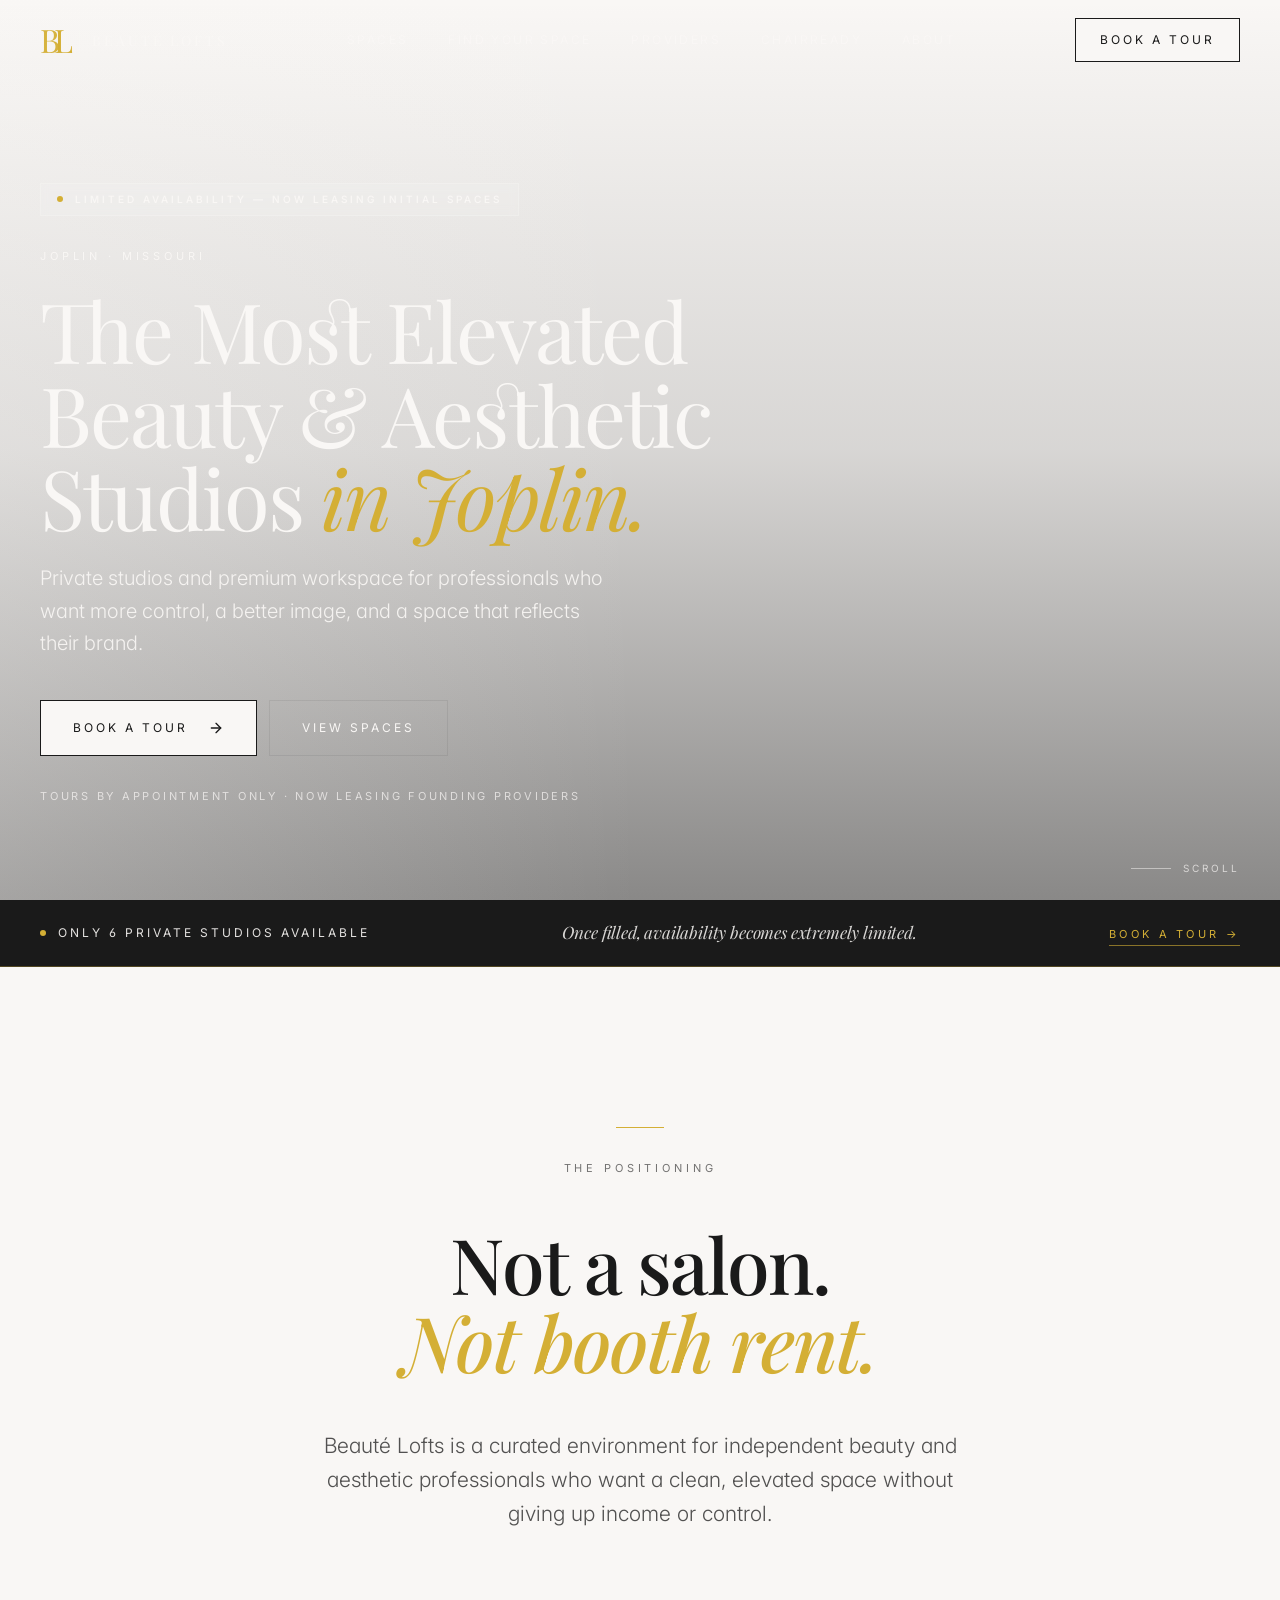
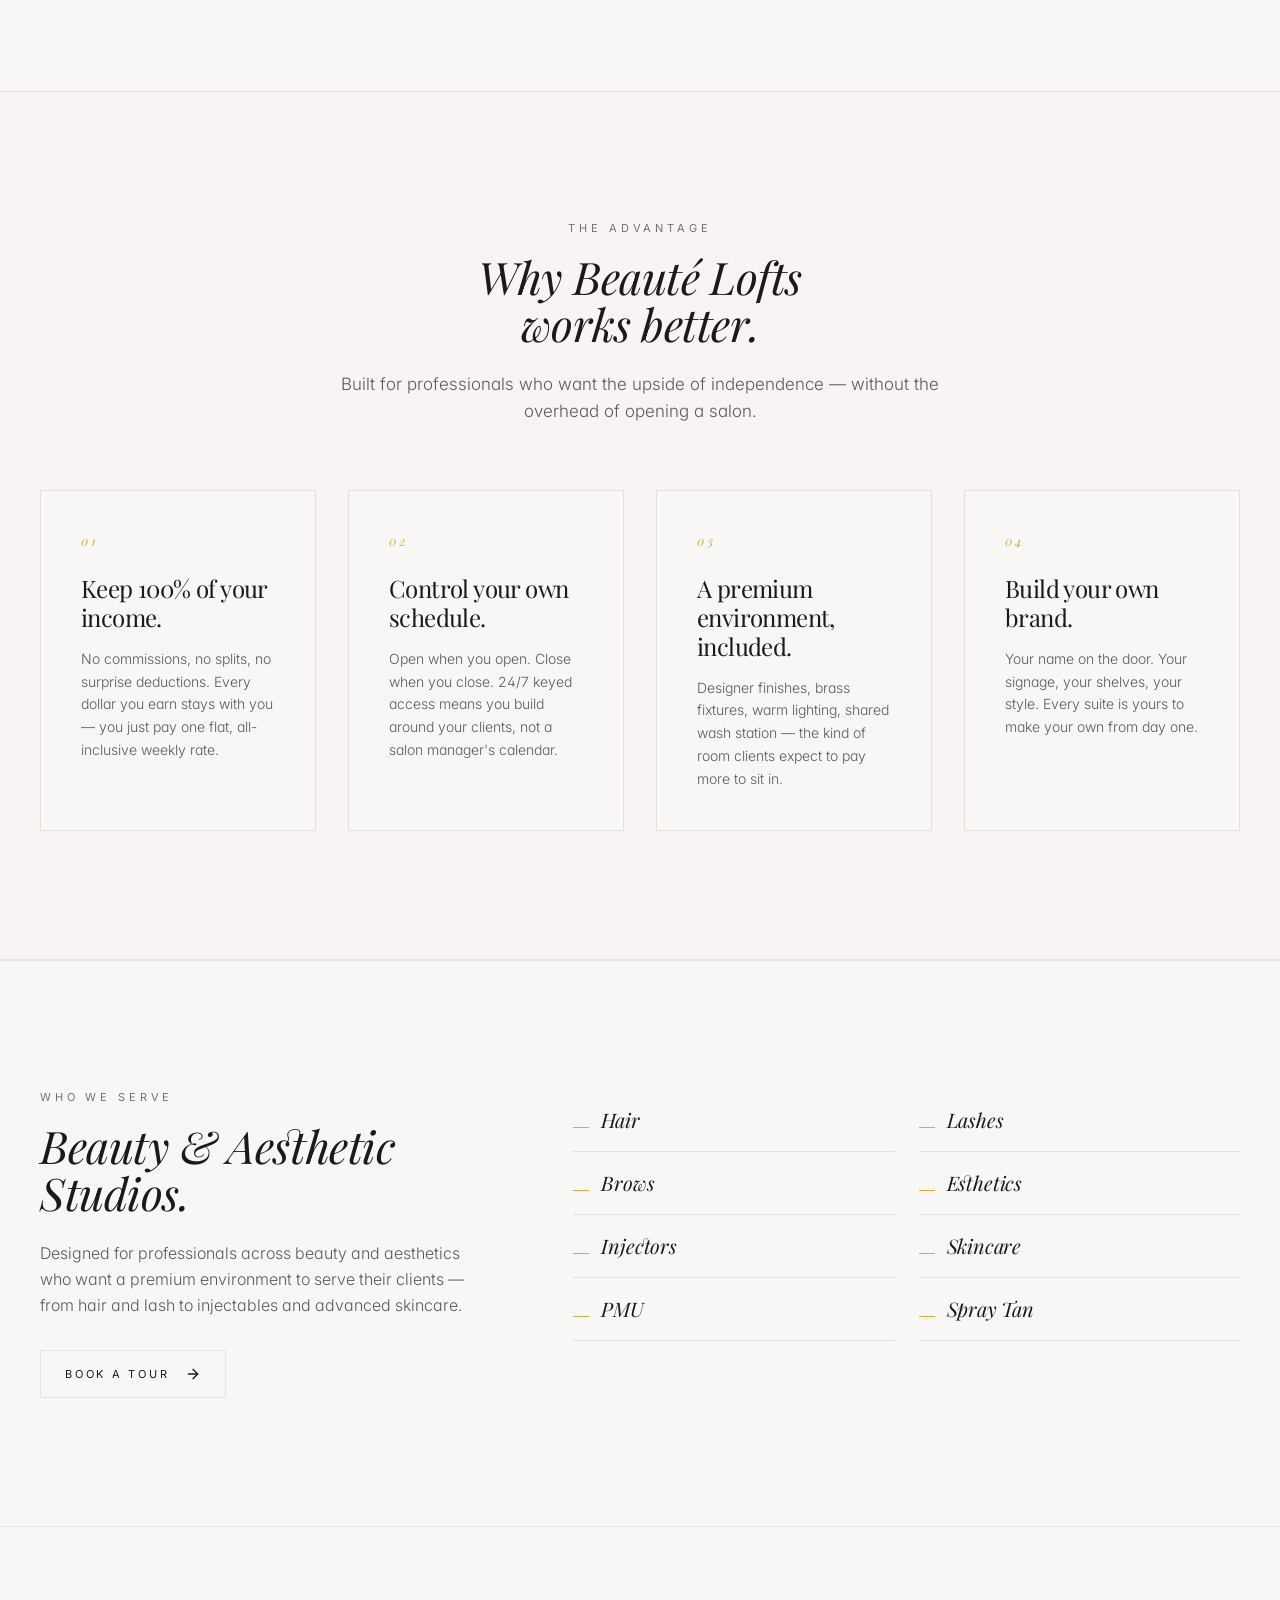
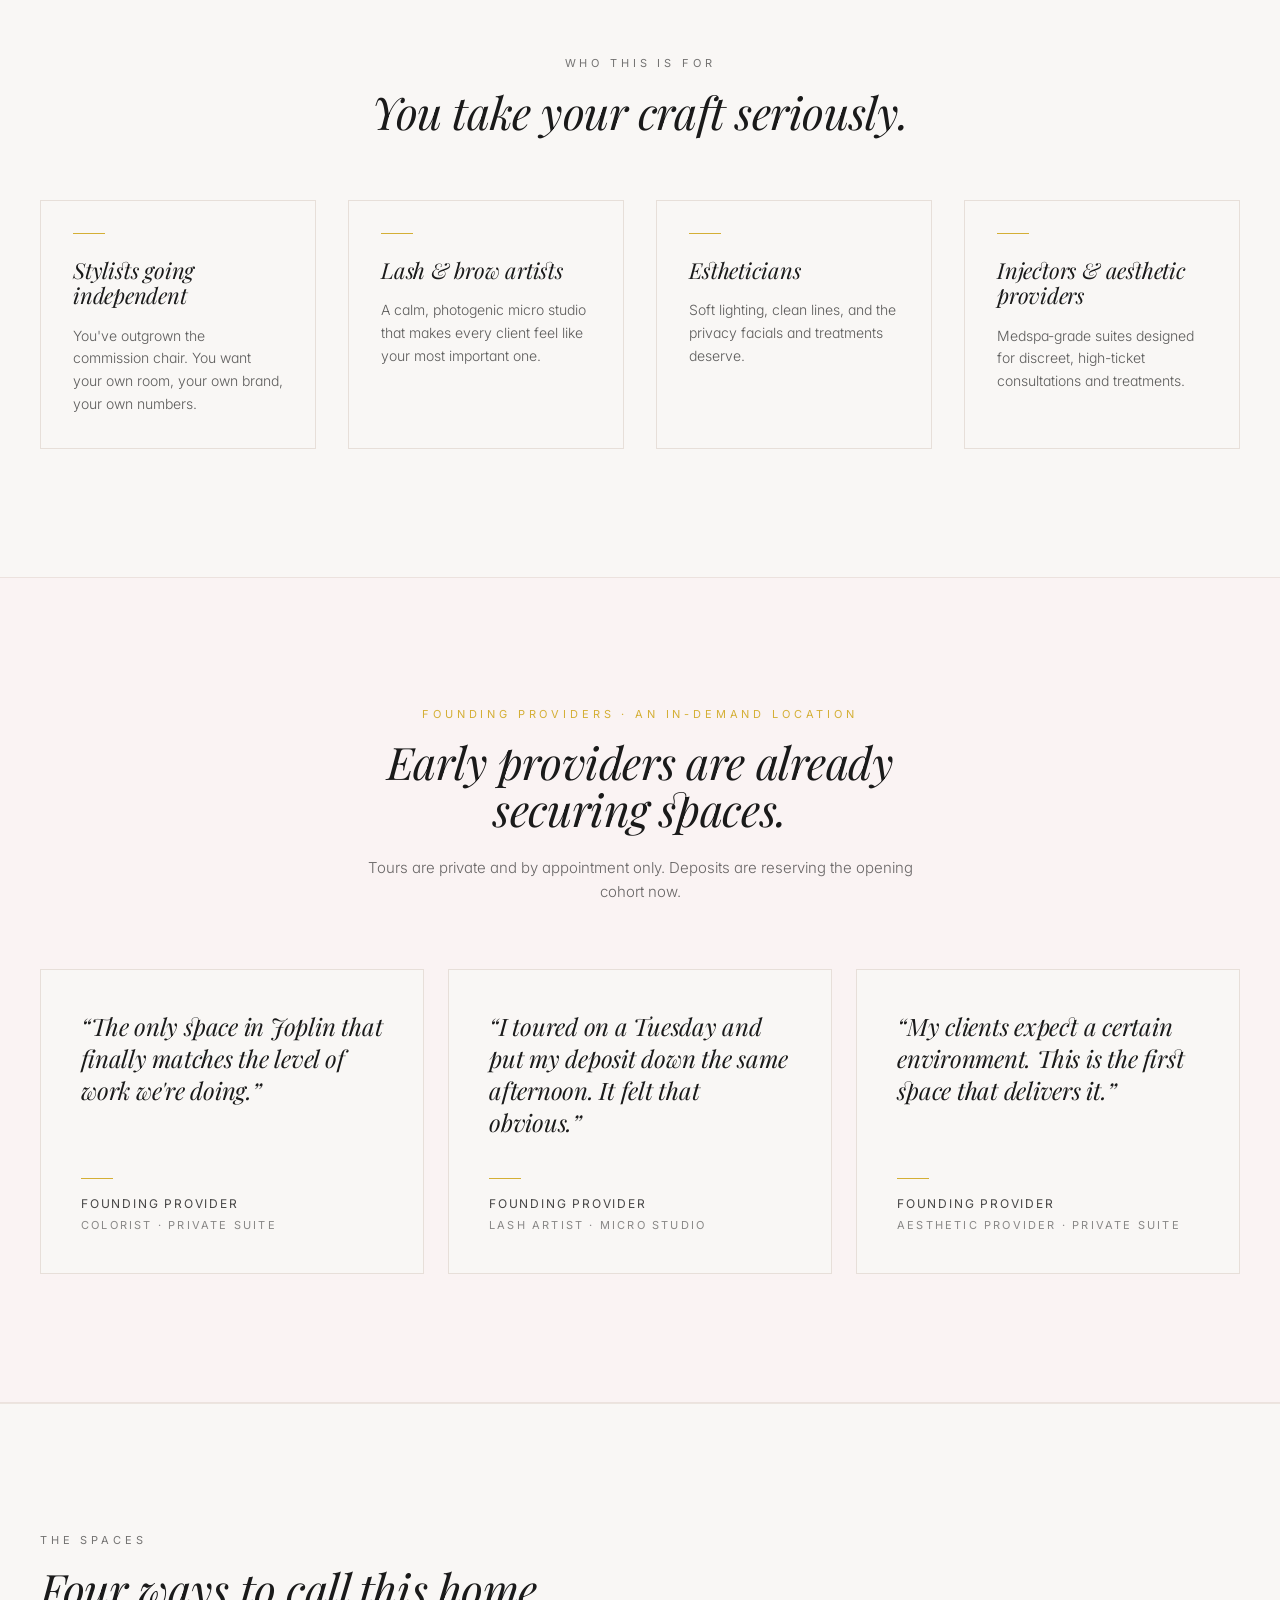
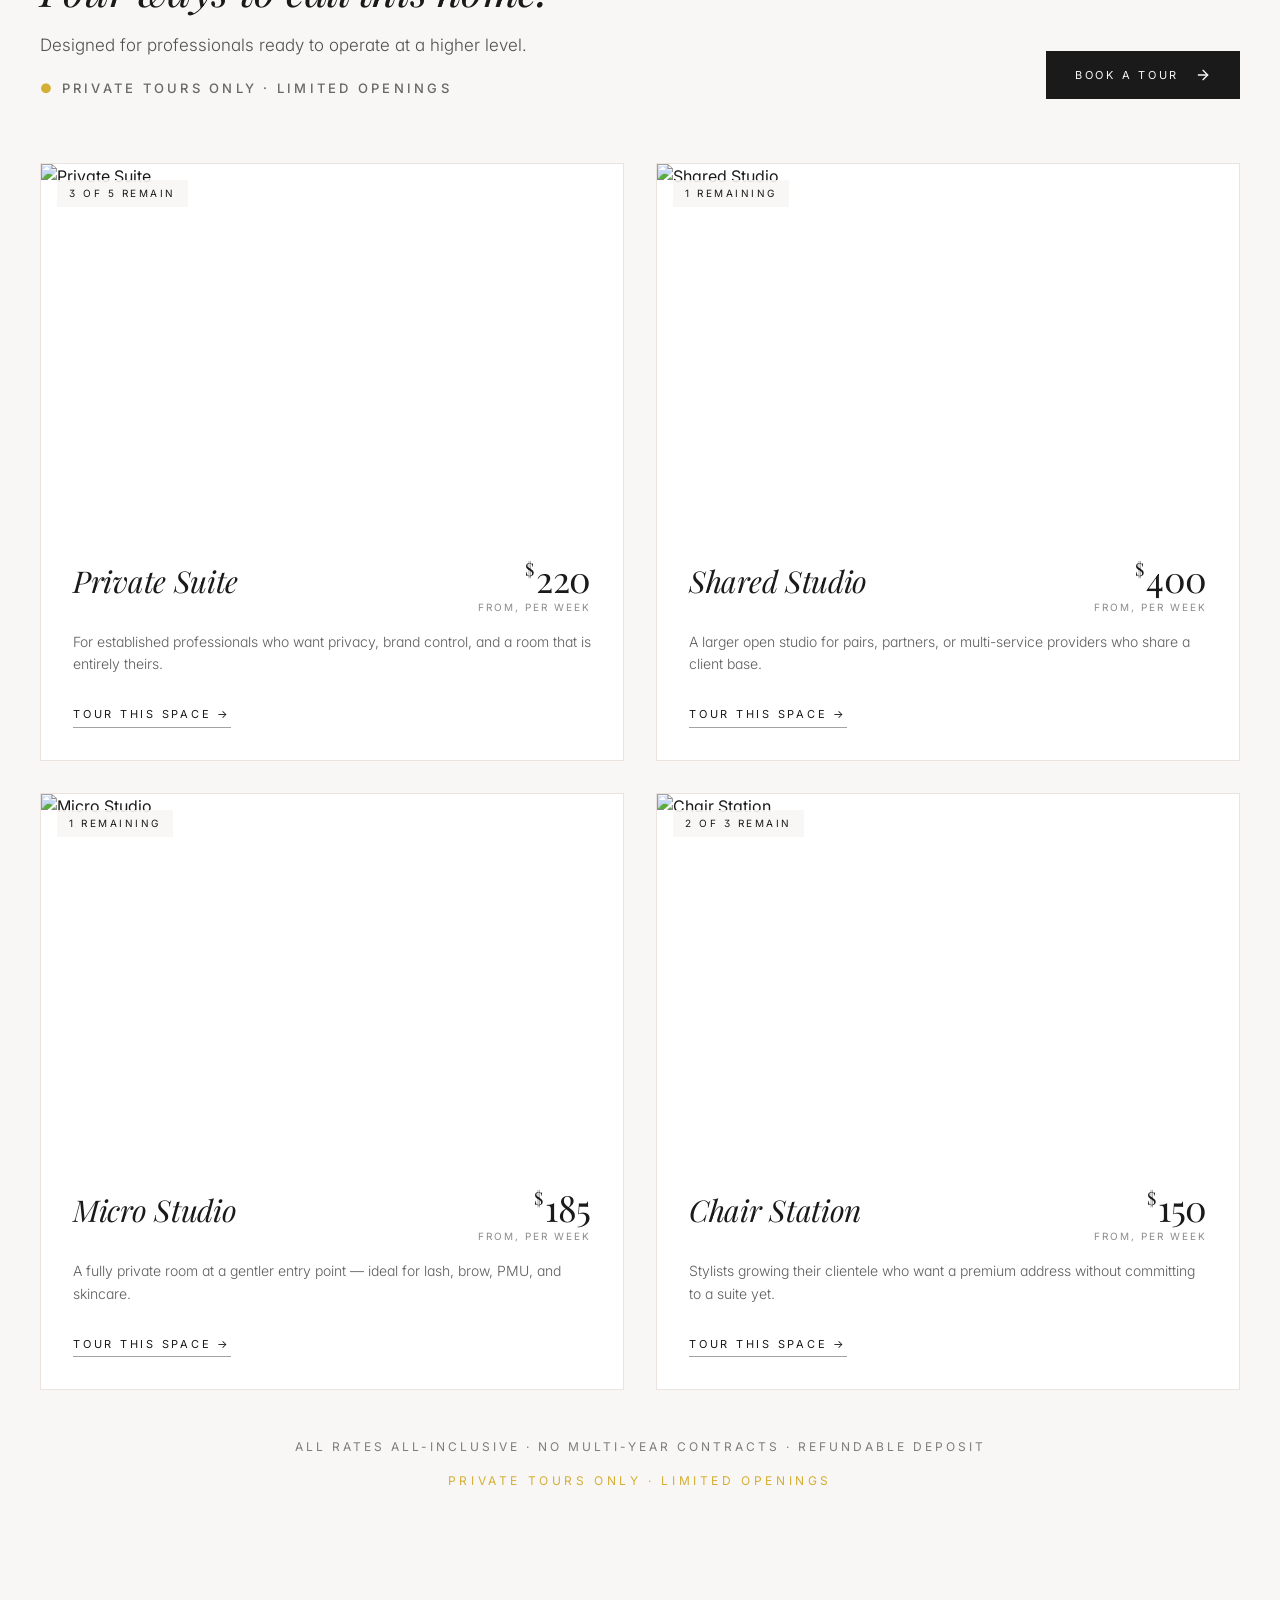
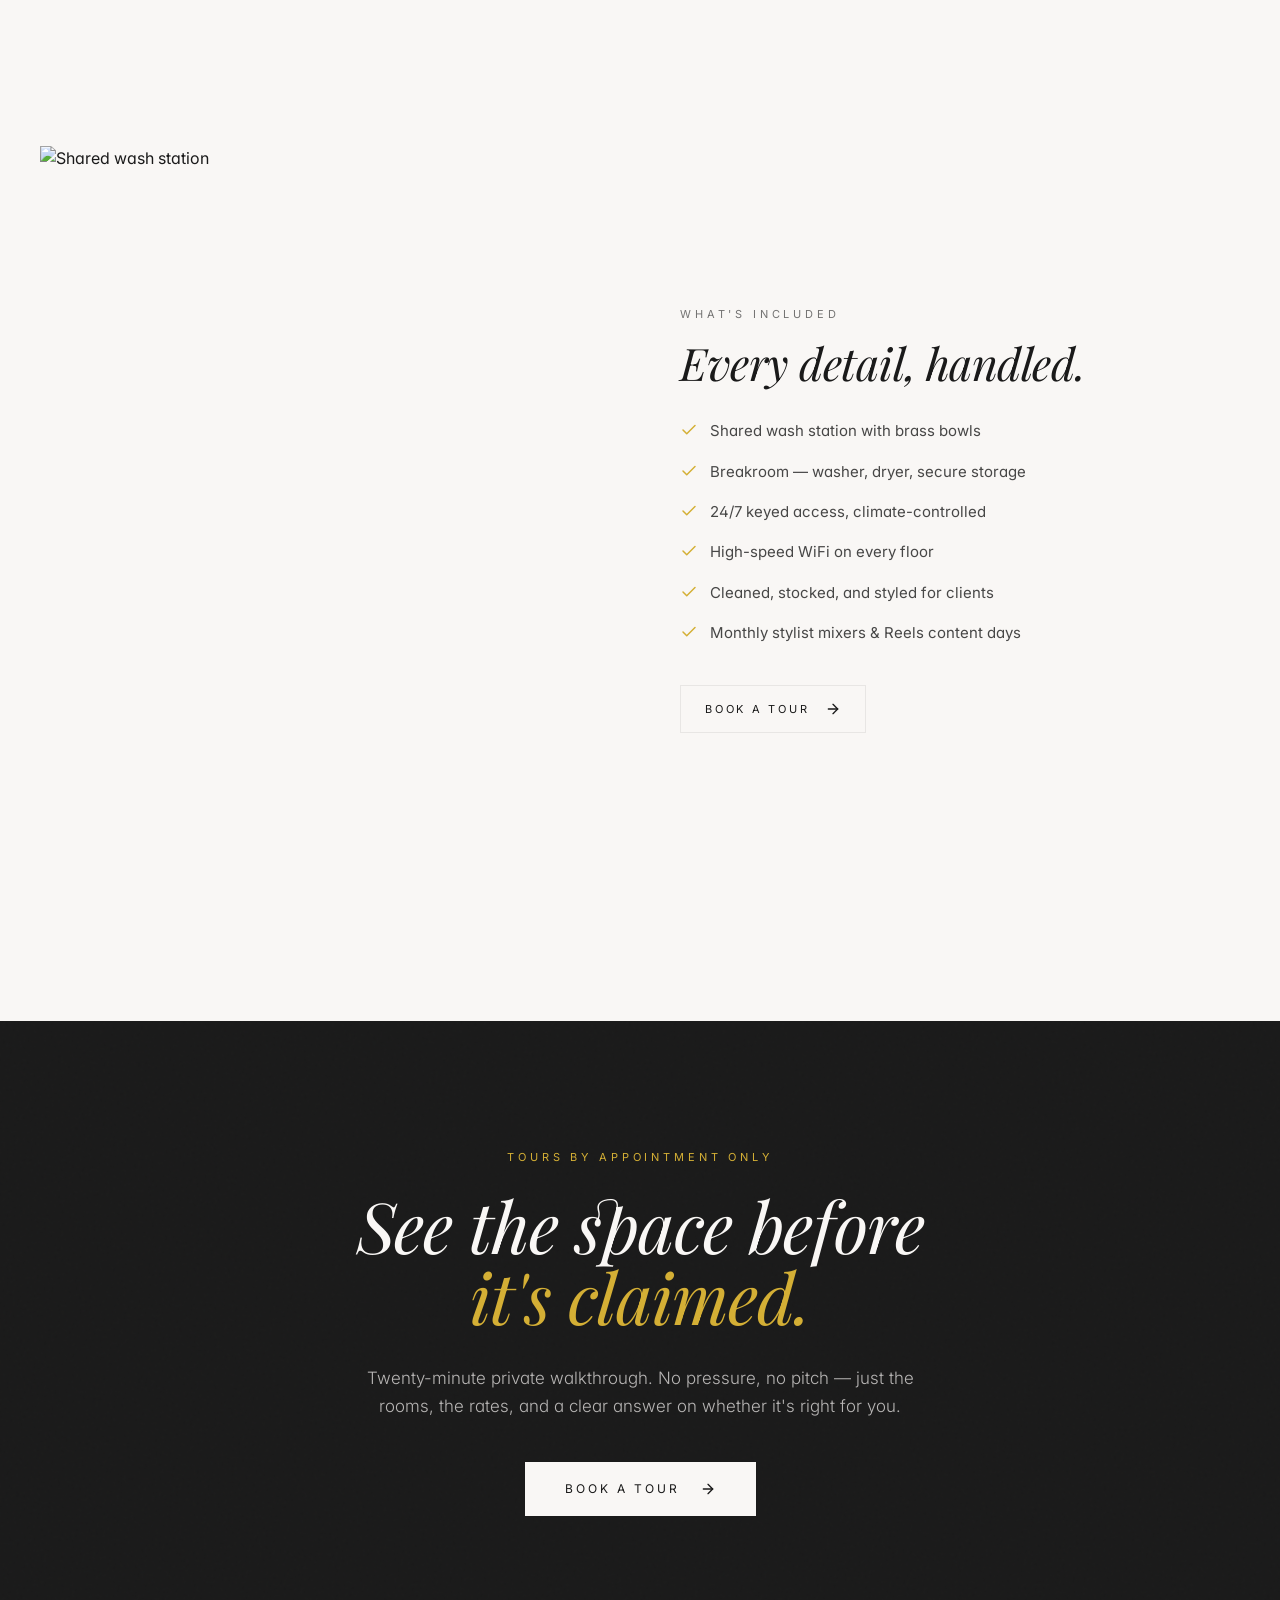
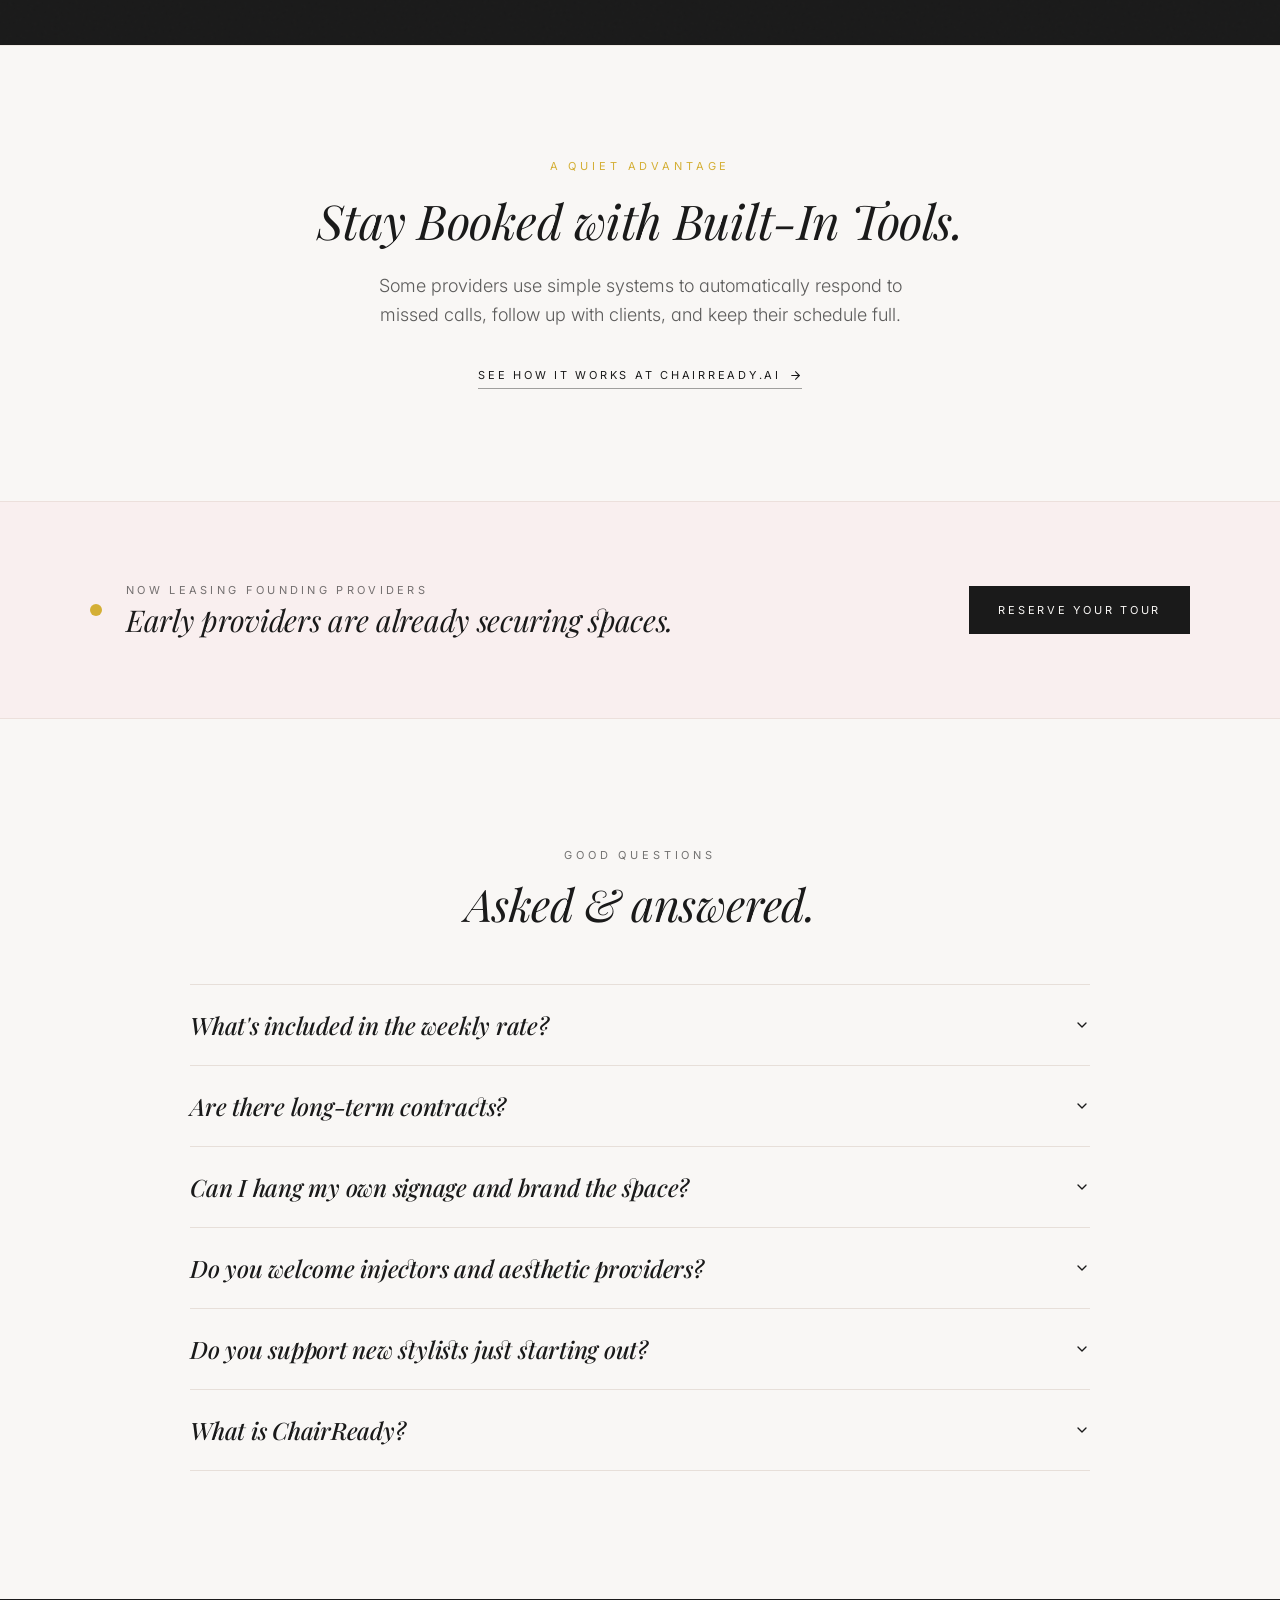
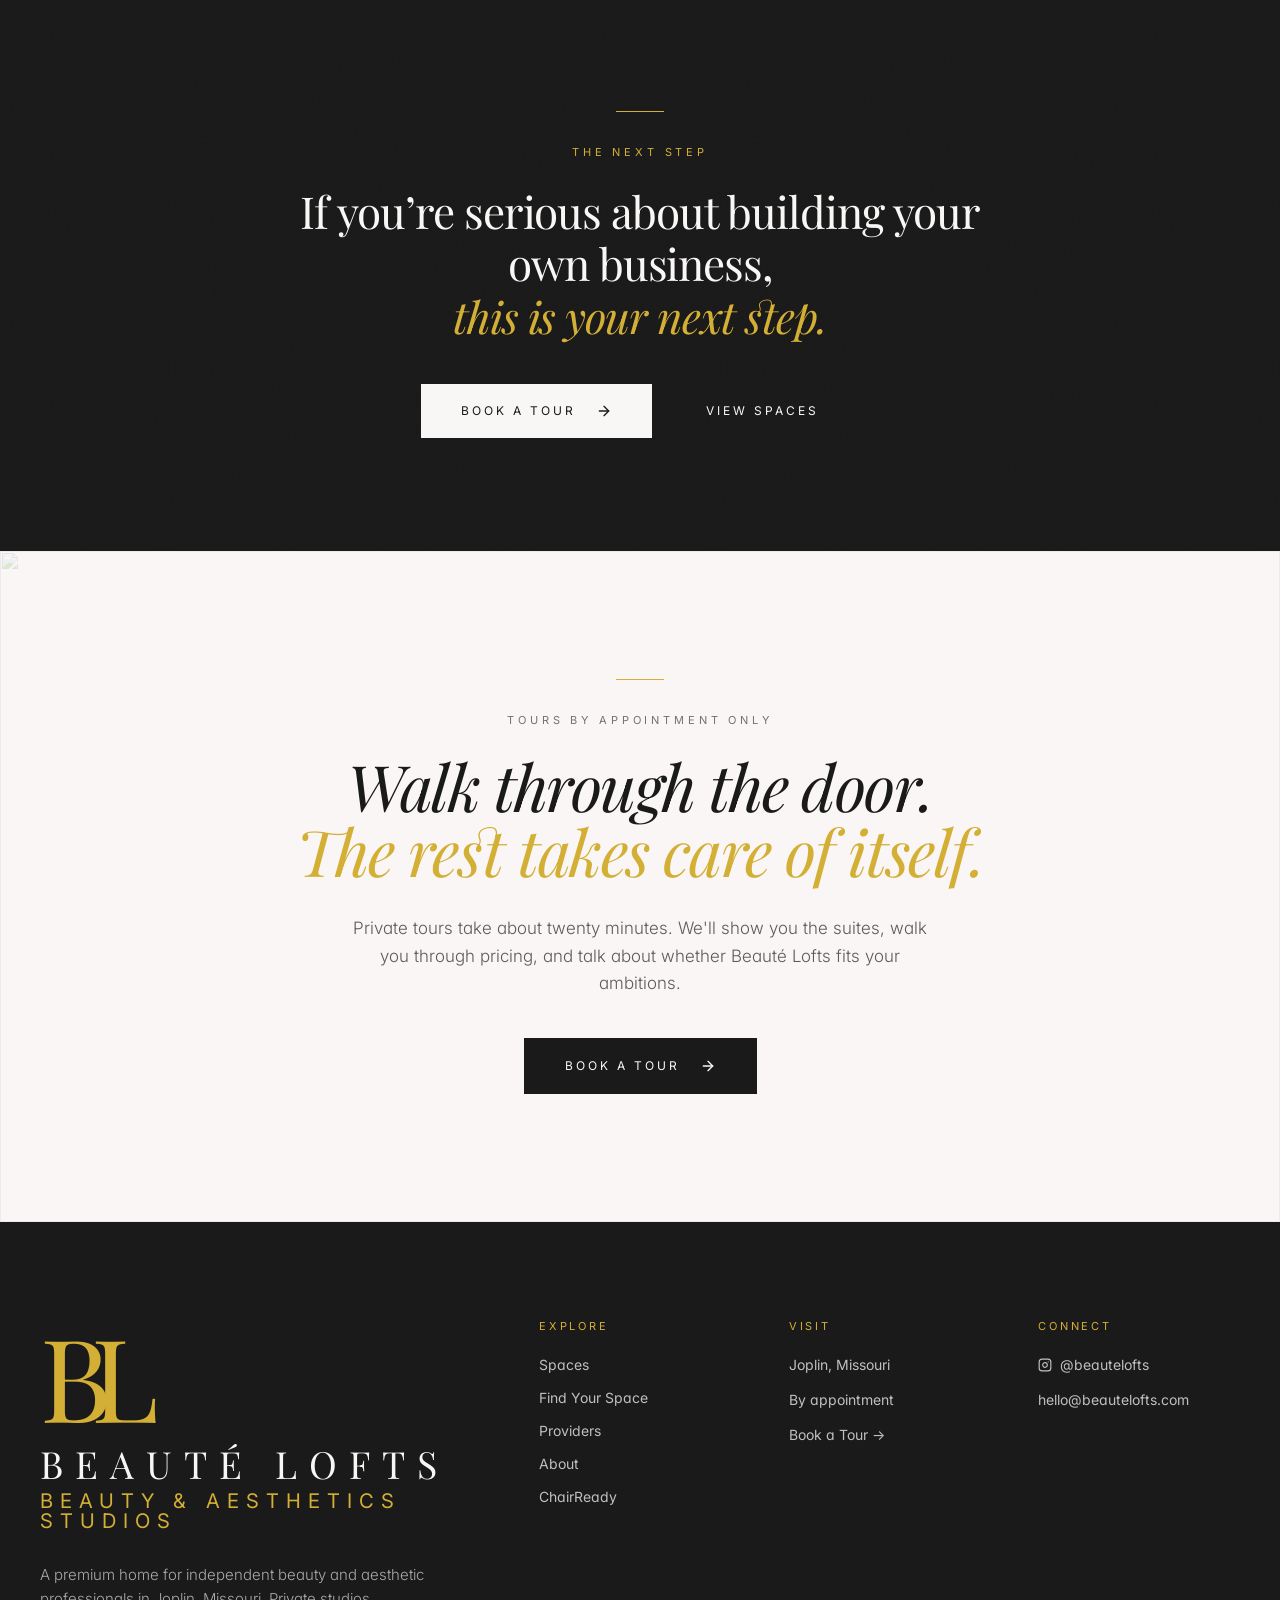
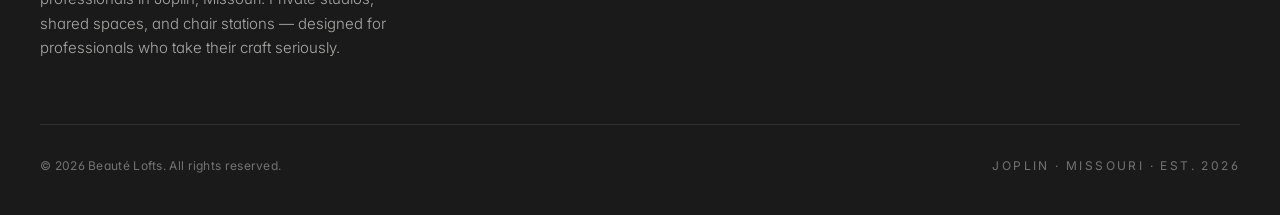
==== commit 97e4227d: "Simplify ChairReady to short, subtle advantage statement with requested copy" ====
--- a/index.html
+++ b/index.html
@@ -52,8 +52,8 @@
       "telephone": ""
     }
     </script>
-    <script type="module" crossorigin src="./assets/index-D0ma6L6v.js"></script>
-    <link rel="stylesheet" crossorigin href="./assets/index-BAwZJecC.css">
+    <script type="module" crossorigin src="./assets/index-oM3fyr1r.js"></script>
+    <link rel="stylesheet" crossorigin href="./assets/index-D3kqNRJo.css">
   </head>
   <body>
     <div id="root"></div>
--- a/assets/index-D3kqNRJo.css
+++ b/assets/index-D3kqNRJo.css
@@ -0,0 +1 @@
+*,:before,:after{--tw-border-spacing-x: 0;--tw-border-spacing-y: 0;--tw-translate-x: 0;--tw-translate-y: 0;--tw-rotate: 0;--tw-skew-x: 0;--tw-skew-y: 0;--tw-scale-x: 1;--tw-scale-y: 1;--tw-pan-x: ;--tw-pan-y: ;--tw-pinch-zoom: ;--tw-scroll-snap-strictness: proximity;--tw-gradient-from-position: ;--tw-gradient-via-position: ;--tw-gradient-to-position: ;--tw-ordinal: ;--tw-slashed-zero: ;--tw-numeric-figure: ;--tw-numeric-spacing: ;--tw-numeric-fraction: ;--tw-ring-inset: ;--tw-ring-offset-width: 0px;--tw-ring-offset-color: #fff;--tw-ring-color: rgb(59 130 246 / .5);--tw-ring-offset-shadow: 0 0 #0000;--tw-ring-shadow: 0 0 #0000;--tw-shadow: 0 0 #0000;--tw-shadow-colored: 0 0 #0000;--tw-blur: ;--tw-brightness: ;--tw-contrast: ;--tw-grayscale: ;--tw-hue-rotate: ;--tw-invert: ;--tw-saturate: ;--tw-sepia: ;--tw-drop-shadow: ;--tw-backdrop-blur: ;--tw-backdrop-brightness: ;--tw-backdrop-contrast: ;--tw-backdrop-grayscale: ;--tw-backdrop-hue-rotate: ;--tw-backdrop-invert: ;--tw-backdrop-opacity: ;--tw-backdrop-saturate: ;--tw-backdrop-sepia: ;--tw-contain-size: ;--tw-contain-layout: ;--tw-contain-paint: ;--tw-contain-style: }::backdrop{--tw-border-spacing-x: 0;--tw-border-spacing-y: 0;--tw-translate-x: 0;--tw-translate-y: 0;--tw-rotate: 0;--tw-skew-x: 0;--tw-skew-y: 0;--tw-scale-x: 1;--tw-scale-y: 1;--tw-pan-x: ;--tw-pan-y: ;--tw-pinch-zoom: ;--tw-scroll-snap-strictness: proximity;--tw-gradient-from-position: ;--tw-gradient-via-position: ;--tw-gradient-to-position: ;--tw-ordinal: ;--tw-slashed-zero: ;--tw-numeric-figure: ;--tw-numeric-spacing: ;--tw-numeric-fraction: ;--tw-ring-inset: ;--tw-ring-offset-width: 0px;--tw-ring-offset-color: #fff;--tw-ring-color: rgb(59 130 246 / .5);--tw-ring-offset-shadow: 0 0 #0000;--tw-ring-shadow: 0 0 #0000;--tw-shadow: 0 0 #0000;--tw-shadow-colored: 0 0 #0000;--tw-blur: ;--tw-brightness: ;--tw-contrast: ;--tw-grayscale: ;--tw-hue-rotate: ;--tw-invert: ;--tw-saturate: ;--tw-sepia: ;--tw-drop-shadow: ;--tw-backdrop-blur: ;--tw-backdrop-brightness: ;--tw-backdrop-contrast: ;--tw-backdrop-grayscale: ;--tw-backdrop-hue-rotate: ;--tw-backdrop-invert: ;--tw-backdrop-opacity: ;--tw-backdrop-saturate: ;--tw-backdrop-sepia: ;--tw-contain-size: ;--tw-contain-layout: ;--tw-contain-paint: ;--tw-contain-style: }*,:before,:after{box-sizing:border-box;border-width:0;border-style:solid;border-color:#e5e7eb}:before,:after{--tw-content: ""}html,:host{line-height:1.5;-webkit-text-size-adjust:100%;-moz-tab-size:4;-o-tab-size:4;tab-size:4;font-family:var(--font-sans);font-feature-settings:normal;font-variation-settings:normal;-webkit-tap-highlight-color:transparent}body{margin:0;line-height:inherit}hr{height:0;color:inherit;border-top-width:1px}abbr:where([title]){-webkit-text-decoration:underline dotted;text-decoration:underline dotted}h1,h2,h3,h4,h5,h6{font-size:inherit;font-weight:inherit}a{color:inherit;text-decoration:inherit}b,strong{font-weight:bolder}code,kbd,samp,pre{font-family:var(--font-mono);font-feature-settings:normal;font-variation-settings:normal;font-size:1em}small{font-size:80%}sub,sup{font-size:75%;line-height:0;position:relative;vertical-align:baseline}sub{bottom:-.25em}sup{top:-.5em}table{text-indent:0;border-color:inherit;border-collapse:collapse}button,input,optgroup,select,textarea{font-family:inherit;font-feature-settings:inherit;font-variation-settings:inherit;font-size:100%;font-weight:inherit;line-height:inherit;letter-spacing:inherit;color:inherit;margin:0;padding:0}button,select{text-transform:none}button,input:where([type=button]),input:where([type=reset]),input:where([type=submit]){-webkit-appearance:button;background-color:transparent;background-image:none}:-moz-focusring{outline:auto}:-moz-ui-invalid{box-shadow:none}progress{vertical-align:baseline}::-webkit-inner-spin-button,::-webkit-outer-spin-button{height:auto}[type=search]{-webkit-appearance:textfield;outline-offset:-2px}::-webkit-search-decoration{-webkit-appearance:none}::-webkit-file-upload-button{-webkit-appearance:button;font:inherit}summary{display:list-item}blockquote,dl,dd,h1,h2,h3,h4,h5,h6,hr,figure,p,pre{margin:0}fieldset{margin:0;padding:0}legend{padding:0}ol,ul,menu{list-style:none;margin:0;padding:0}dialog{padding:0}textarea{resize:vertical}input::-moz-placeholder,textarea::-moz-placeholder{opacity:1;color:#9ca3af}input::placeholder,textarea::placeholder{opacity:1;color:#9ca3af}button,[role=button]{cursor:pointer}:disabled{cursor:default}img,svg,video,canvas,audio,iframe,embed,object{display:block;vertical-align:middle}img,video{max-width:100%;height:auto}[hidden]:where(:not([hidden=until-found])){display:none}*{--tw-border-opacity: 1;border-color:hsl(var(--border) / var(--tw-border-opacity, 1))}html{scroll-behavior:smooth}body{--tw-bg-opacity: 1;background-color:hsl(var(--background) / var(--tw-bg-opacity, 1));font-family:var(--font-sans);--tw-text-opacity: 1;color:hsl(var(--foreground) / var(--tw-text-opacity, 1));font-feature-settings:"ss01","cv11";-webkit-font-smoothing:antialiased;-moz-osx-font-smoothing:grayscale}.font-display{font-family:var(--font-display);font-feature-settings:"liga","dlig","swsh";letter-spacing:-.01em}.divider-gold{height:1px;width:48px;background:hsl(var(--gold))}.grain:before{content:"";position:absolute;inset:0;pointer-events:none;opacity:.04;mix-blend-mode:multiply;background-image:url("data:image/svg+xml,%3Csvg viewBox='0 0 200 200' xmlns='http://www.w3.org/2000/svg'%3E%3Cfilter id='n'%3E%3CfeTurbulence type='fractalNoise' baseFrequency='0.9' numOctaves='2' stitchTiles='stitch'/%3E%3C/filter%3E%3Crect width='100%25' height='100%25' filter='url(%23n)'/%3E%3C/svg%3E")}::-moz-selection{background:hsl(var(--gold) / .35);color:hsl(var(--matte-black))}::selection{background:hsl(var(--gold) / .35);color:hsl(var(--matte-black))}.sr-only{position:absolute;width:1px;height:1px;padding:0;margin:-1px;overflow:hidden;clip:rect(0,0,0,0);white-space:nowrap;border-width:0}.pointer-events-none{pointer-events:none}.pointer-events-auto{pointer-events:auto}.visible{visibility:visible}.invisible{visibility:hidden}.static{position:static}.fixed{position:fixed}.absolute{position:absolute}.relative{position:relative}.inset-0{inset:0}.inset-x-0{left:0;right:0}.inset-y-0{top:0;bottom:0}.-bottom-1\.5{bottom:-.375rem}.-bottom-12{bottom:-3rem}.-left-12{left:-3rem}.-right-12{right:-3rem}.-top-12{top:-3rem}.bottom-0{bottom:0}.bottom-6{bottom:1.5rem}.left-0{left:0}.left-1{left:.25rem}.left-1\/2{left:50%}.left-2{left:.5rem}.left-4{left:1rem}.left-\[50\%\]{left:50%}.right-0{right:0}.right-1{right:.25rem}.right-2{right:.5rem}.right-3{right:.75rem}.right-4{right:1rem}.right-6{right:1.5rem}.top-0{top:0}.top-1\.5{top:.375rem}.top-1\/2{top:50%}.top-2{top:.5rem}.top-3\.5{top:.875rem}.top-4{top:1rem}.top-\[1px\]{top:1px}.top-\[50\%\]{top:50%}.top-\[60\%\]{top:60%}.top-full{top:100%}.z-10{z-index:10}.z-20{z-index:20}.z-50{z-index:50}.z-\[100\]{z-index:100}.z-\[1\]{z-index:1}.-mx-1{margin-left:-.25rem;margin-right:-.25rem}.mx-2{margin-left:.5rem;margin-right:.5rem}.mx-3\.5{margin-left:.875rem;margin-right:.875rem}.mx-4{margin-left:1rem;margin-right:1rem}.mx-auto{margin-left:auto;margin-right:auto}.my-0\.5{margin-top:.125rem;margin-bottom:.125rem}.my-1{margin-top:.25rem;margin-bottom:.25rem}.-ml-4{margin-left:-1rem}.-mt-4{margin-top:-1rem}.mb-1{margin-bottom:.25rem}.mb-10{margin-bottom:2.5rem}.mb-12{margin-bottom:3rem}.mb-14{margin-bottom:3.5rem}.mb-16{margin-bottom:4rem}.mb-2{margin-bottom:.5rem}.mb-3{margin-bottom:.75rem}.mb-4{margin-bottom:1rem}.mb-5{margin-bottom:1.25rem}.mb-6{margin-bottom:1.5rem}.mb-8{margin-bottom:2rem}.ml-1{margin-left:.25rem}.ml-2{margin-left:.5rem}.ml-3{margin-left:.75rem}.ml-auto{margin-left:auto}.mr-0\.5{margin-right:.125rem}.mr-2{margin-right:.5rem}.mt-0\.5{margin-top:.125rem}.mt-1{margin-top:.25rem}.mt-1\.5{margin-top:.375rem}.mt-10{margin-top:2.5rem}.mt-12{margin-top:3rem}.mt-2{margin-top:.5rem}.mt-24{margin-top:6rem}.mt-4{margin-top:1rem}.mt-5{margin-top:1.25rem}.mt-6{margin-top:1.5rem}.mt-8{margin-top:2rem}.mt-auto{margin-top:auto}.block{display:block}.flex{display:flex}.inline-flex{display:inline-flex}.table{display:table}.grid{display:grid}.hidden{display:none}.aspect-\[16\/10\]{aspect-ratio:16/10}.aspect-\[3\/4\]{aspect-ratio:3/4}.aspect-\[4\/3\]{aspect-ratio:4/3}.aspect-square{aspect-ratio:1 / 1}.aspect-video{aspect-ratio:16 / 9}.size-4{width:1rem;height:1rem}.h-1\.5{height:.375rem}.h-10{height:2.5rem}.h-11{height:2.75rem}.h-12{height:3rem}.h-14{height:3.5rem}.h-2{height:.5rem}.h-2\.5{height:.625rem}.h-20{height:5rem}.h-3{height:.75rem}.h-3\.5{height:.875rem}.h-4{height:1rem}.h-5{height:1.25rem}.h-6{height:1.5rem}.h-7{height:1.75rem}.h-8{height:2rem}.h-9{height:2.25rem}.h-\[1px\]{height:1px}.h-\[60vh\]{height:60vh}.h-\[var\(--radix-navigation-menu-viewport-height\)\]{height:var(--radix-navigation-menu-viewport-height)}.h-\[var\(--radix-select-trigger-height\)\]{height:var(--radix-select-trigger-height)}.h-auto{height:auto}.h-full{height:100%}.h-px{height:1px}.h-svh{height:100svh}.max-h-0{max-height:0px}.max-h-\[--radix-context-menu-content-available-height\]{max-height:var(--radix-context-menu-content-available-height)}.max-h-\[--radix-select-content-available-height\]{max-height:var(--radix-select-content-available-height)}.max-h-\[300px\]{max-height:300px}.max-h-\[520px\]{max-height:520px}.max-h-\[var\(--radix-dropdown-menu-content-available-height\)\]{max-height:var(--radix-dropdown-menu-content-available-height)}.max-h-screen{max-height:100vh}.min-h-0{min-height:0px}.min-h-10{min-height:2.5rem}.min-h-8{min-height:2rem}.min-h-9{min-height:2.25rem}.min-h-\[100svh\]{min-height:100svh}.min-h-\[440px\]{min-height:440px}.min-h-\[80px\]{min-height:80px}.min-h-screen{min-height:100vh}.min-h-svh{min-height:100svh}.w-0{width:0px}.w-1{width:.25rem}.w-1\.5{width:.375rem}.w-10{width:2.5rem}.w-11{width:2.75rem}.w-12{width:3rem}.w-14{width:3.5rem}.w-2{width:.5rem}.w-2\.5{width:.625rem}.w-3{width:.75rem}.w-3\.5{width:.875rem}.w-3\/4{width:75%}.w-4{width:1rem}.w-5{width:1.25rem}.w-64{width:16rem}.w-7{width:1.75rem}.w-72{width:18rem}.w-8{width:2rem}.w-9{width:2.25rem}.w-\[100px\]{width:100px}.w-\[1px\]{width:1px}.w-\[var\(--sidebar-width\)\]{width:var(--sidebar-width)}.w-auto{width:auto}.w-full{width:100%}.w-max{width:-moz-max-content;width:max-content}.w-px{width:1px}.min-w-0{min-width:0px}.min-w-10{min-width:2.5rem}.min-w-11{min-width:2.75rem}.min-w-5{min-width:1.25rem}.min-w-9{min-width:2.25rem}.min-w-\[12rem\]{min-width:12rem}.min-w-\[8rem\]{min-width:8rem}.min-w-\[var\(--radix-select-trigger-width\)\]{min-width:var(--radix-select-trigger-width)}.max-w-2xl{max-width:42rem}.max-w-3xl{max-width:48rem}.max-w-\[1100px\]{max-width:1100px}.max-w-\[1200px\]{max-width:1200px}.max-w-\[1400px\]{max-width:1400px}.max-w-\[520px\]{max-width:520px}.max-w-\[900px\]{max-width:900px}.max-w-\[var\(--skeleton-width\)\]{max-width:var(--skeleton-width)}.max-w-lg{max-width:32rem}.max-w-max{max-width:-moz-max-content;max-width:max-content}.max-w-md{max-width:28rem}.max-w-sm{max-width:24rem}.max-w-xl{max-width:36rem}.flex-1{flex:1 1 0%}.shrink-0{flex-shrink:0}.grow{flex-grow:1}.grow-0{flex-grow:0}.basis-full{flex-basis:100%}.caption-bottom{caption-side:bottom}.border-collapse{border-collapse:collapse}.origin-\[--radix-context-menu-content-transform-origin\]{transform-origin:var(--radix-context-menu-content-transform-origin)}.origin-\[--radix-dropdown-menu-content-transform-origin\]{transform-origin:var(--radix-dropdown-menu-content-transform-origin)}.origin-\[--radix-hover-card-content-transform-origin\]{transform-origin:var(--radix-hover-card-content-transform-origin)}.origin-\[--radix-menubar-content-transform-origin\]{transform-origin:var(--radix-menubar-content-transform-origin)}.origin-\[--radix-popover-content-transform-origin\]{transform-origin:var(--radix-popover-content-transform-origin)}.origin-\[--radix-select-content-transform-origin\]{transform-origin:var(--radix-select-content-transform-origin)}.origin-\[--radix-tooltip-content-transform-origin\]{transform-origin:var(--radix-tooltip-content-transform-origin)}.-translate-x-1\/2{--tw-translate-x: -50%;transform:translate(var(--tw-translate-x),var(--tw-translate-y)) rotate(var(--tw-rotate)) skew(var(--tw-skew-x)) skewY(var(--tw-skew-y)) scaleX(var(--tw-scale-x)) scaleY(var(--tw-scale-y))}.-translate-x-px{--tw-translate-x: -1px;transform:translate(var(--tw-translate-x),var(--tw-translate-y)) rotate(var(--tw-rotate)) skew(var(--tw-skew-x)) skewY(var(--tw-skew-y)) scaleX(var(--tw-scale-x)) scaleY(var(--tw-scale-y))}.-translate-y-1\/2{--tw-translate-y: -50%;transform:translate(var(--tw-translate-x),var(--tw-translate-y)) rotate(var(--tw-rotate)) skew(var(--tw-skew-x)) skewY(var(--tw-skew-y)) scaleX(var(--tw-scale-x)) scaleY(var(--tw-scale-y))}.translate-x-\[-50\%\]{--tw-translate-x: -50%;transform:translate(var(--tw-translate-x),var(--tw-translate-y)) rotate(var(--tw-rotate)) skew(var(--tw-skew-x)) skewY(var(--tw-skew-y)) scaleX(var(--tw-scale-x)) scaleY(var(--tw-scale-y))}.translate-x-px{--tw-translate-x: 1px;transform:translate(var(--tw-translate-x),var(--tw-translate-y)) rotate(var(--tw-rotate)) skew(var(--tw-skew-x)) skewY(var(--tw-skew-y)) scaleX(var(--tw-scale-x)) scaleY(var(--tw-scale-y))}.translate-y-\[-50\%\]{--tw-translate-y: -50%;transform:translate(var(--tw-translate-x),var(--tw-translate-y)) rotate(var(--tw-rotate)) skew(var(--tw-skew-x)) skewY(var(--tw-skew-y)) scaleX(var(--tw-scale-x)) scaleY(var(--tw-scale-y))}.rotate-45{--tw-rotate: 45deg;transform:translate(var(--tw-translate-x),var(--tw-translate-y)) rotate(var(--tw-rotate)) skew(var(--tw-skew-x)) skewY(var(--tw-skew-y)) scaleX(var(--tw-scale-x)) scaleY(var(--tw-scale-y))}.rotate-90{--tw-rotate: 90deg;transform:translate(var(--tw-translate-x),var(--tw-translate-y)) rotate(var(--tw-rotate)) skew(var(--tw-skew-x)) skewY(var(--tw-skew-y)) scaleX(var(--tw-scale-x)) scaleY(var(--tw-scale-y))}.scale-105{--tw-scale-x: 1.05;--tw-scale-y: 1.05;transform:translate(var(--tw-translate-x),var(--tw-translate-y)) rotate(var(--tw-rotate)) skew(var(--tw-skew-x)) skewY(var(--tw-skew-y)) scaleX(var(--tw-scale-x)) scaleY(var(--tw-scale-y))}.transform{transform:translate(var(--tw-translate-x),var(--tw-translate-y)) rotate(var(--tw-rotate)) skew(var(--tw-skew-x)) skewY(var(--tw-skew-y)) scaleX(var(--tw-scale-x)) scaleY(var(--tw-scale-y))}@keyframes pulse{50%{opacity:.5}}.animate-pulse{animation:pulse 2s cubic-bezier(.4,0,.6,1) infinite}.cursor-default{cursor:default}.cursor-pointer{cursor:pointer}.touch-none{touch-action:none}.select-none{-webkit-user-select:none;-moz-user-select:none;user-select:none}.list-none{list-style-type:none}.grid-cols-2{grid-template-columns:repeat(2,minmax(0,1fr))}.flex-row{flex-direction:row}.flex-col{flex-direction:column}.flex-col-reverse{flex-direction:column-reverse}.flex-wrap{flex-wrap:wrap}.items-start{align-items:flex-start}.items-end{align-items:flex-end}.items-center{align-items:center}.items-baseline{align-items:baseline}.items-stretch{align-items:stretch}.justify-center{justify-content:center}.justify-between{justify-content:space-between}.gap-1{gap:.25rem}.gap-1\.5{gap:.375rem}.gap-10{gap:2.5rem}.gap-12{gap:3rem}.gap-2{gap:.5rem}.gap-3{gap:.75rem}.gap-4{gap:1rem}.gap-5{gap:1.25rem}.gap-6{gap:1.5rem}.gap-8{gap:2rem}.gap-px{gap:1px}.gap-x-6{-moz-column-gap:1.5rem;column-gap:1.5rem}.space-x-1>:not([hidden])~:not([hidden]){--tw-space-x-reverse: 0;margin-right:calc(.25rem * var(--tw-space-x-reverse));margin-left:calc(.25rem * calc(1 - var(--tw-space-x-reverse)))}.space-x-4>:not([hidden])~:not([hidden]){--tw-space-x-reverse: 0;margin-right:calc(1rem * var(--tw-space-x-reverse));margin-left:calc(1rem * calc(1 - var(--tw-space-x-reverse)))}.space-y-1>:not([hidden])~:not([hidden]){--tw-space-y-reverse: 0;margin-top:calc(.25rem * calc(1 - var(--tw-space-y-reverse)));margin-bottom:calc(.25rem * var(--tw-space-y-reverse))}.space-y-1\.5>:not([hidden])~:not([hidden]){--tw-space-y-reverse: 0;margin-top:calc(.375rem * calc(1 - var(--tw-space-y-reverse)));margin-bottom:calc(.375rem * var(--tw-space-y-reverse))}.space-y-2>:not([hidden])~:not([hidden]){--tw-space-y-reverse: 0;margin-top:calc(.5rem * calc(1 - var(--tw-space-y-reverse)));margin-bottom:calc(.5rem * var(--tw-space-y-reverse))}.space-y-3>:not([hidden])~:not([hidden]){--tw-space-y-reverse: 0;margin-top:calc(.75rem * calc(1 - var(--tw-space-y-reverse)));margin-bottom:calc(.75rem * var(--tw-space-y-reverse))}.space-y-4>:not([hidden])~:not([hidden]){--tw-space-y-reverse: 0;margin-top:calc(1rem * calc(1 - var(--tw-space-y-reverse)));margin-bottom:calc(1rem * var(--tw-space-y-reverse))}.space-y-5>:not([hidden])~:not([hidden]){--tw-space-y-reverse: 0;margin-top:calc(1.25rem * calc(1 - var(--tw-space-y-reverse)));margin-bottom:calc(1.25rem * var(--tw-space-y-reverse))}.space-y-6>:not([hidden])~:not([hidden]){--tw-space-y-reverse: 0;margin-top:calc(1.5rem * calc(1 - var(--tw-space-y-reverse)));margin-bottom:calc(1.5rem * var(--tw-space-y-reverse))}.overflow-auto{overflow:auto}.overflow-hidden{overflow:hidden}.overflow-y-auto{overflow-y:auto}.overflow-x-hidden{overflow-x:hidden}.whitespace-nowrap{white-space:nowrap}.break-words{overflow-wrap:break-word}.rounded-\[2px\]{border-radius:2px}.rounded-\[inherit\]{border-radius:inherit}.rounded-full{border-radius:9999px}.rounded-lg{border-radius:.5625rem}.rounded-md{border-radius:.375rem}.rounded-none{border-radius:0}.rounded-sm{border-radius:.1875rem}.rounded-xl{border-radius:.75rem}.rounded-t-\[10px\]{border-top-left-radius:10px;border-top-right-radius:10px}.rounded-tl-sm{border-top-left-radius:.1875rem}.border{border-width:1px}.border-0{border-width:0px}.border-2{border-width:2px}.border-\[1\.5px\]{border-width:1.5px}.border-y{border-top-width:1px;border-bottom-width:1px}.border-b{border-bottom-width:1px}.border-l{border-left-width:1px}.border-r{border-right-width:1px}.border-t{border-top-width:1px}.border-dashed{border-style:dashed}.border-\[--color-border\]{border-color:var(--color-border)}.border-border\/50{border-color:hsl(var(--border) / .5)}.border-card-border{--tw-border-opacity: 1;border-color:hsl(var(--card-border) / var(--tw-border-opacity, 1))}.border-destructive{--tw-border-opacity: 1;border-color:hsl(var(--destructive) / var(--tw-border-opacity, 1))}.border-destructive-border{border-color:var(--destructive-border)}.border-destructive\/50{border-color:hsl(var(--destructive) / .5)}.border-gold\/30{border-color:hsl(var(--gold) / .3)}.border-gold\/50{border-color:hsl(var(--gold) / .5)}.border-gold\/60{border-color:hsl(var(--gold) / .6)}.border-input{--tw-border-opacity: 1;border-color:hsl(var(--input) / var(--tw-border-opacity, 1))}.border-matte-black{--tw-border-opacity: 1;border-color:hsl(var(--matte-black) / var(--tw-border-opacity, 1))}.border-matte-black\/40{border-color:hsl(var(--matte-black) / .4)}.border-primary{--tw-border-opacity: 1;border-color:hsl(var(--primary) / var(--tw-border-opacity, 1))}.border-primary-border{border-color:var(--primary-border)}.border-secondary-border{border-color:var(--secondary-border)}.border-sidebar-border{--tw-border-opacity: 1;border-color:hsl(var(--sidebar-border) / var(--tw-border-opacity, 1))}.border-taupe\/30{border-color:hsl(var(--taupe) / .3)}.border-taupe\/40{border-color:hsl(var(--taupe) / .4)}.border-taupe\/50{border-color:hsl(var(--taupe) / .5)}.border-taupe\/60{border-color:hsl(var(--taupe) / .6)}.border-transparent{border-color:transparent}.border-warm-white\/10{border-color:hsl(var(--warm-white) / .1)}.border-warm-white\/30{border-color:hsl(var(--warm-white) / .3)}.border-warm-white\/60{border-color:hsl(var(--warm-white) / .6)}.border-l-transparent{border-left-color:transparent}.border-t-transparent{border-top-color:transparent}.bg-\[--color-bg\]{background-color:var(--color-bg)}.bg-accent{--tw-bg-opacity: 1;background-color:hsl(var(--accent) / var(--tw-bg-opacity, 1))}.bg-background{--tw-bg-opacity: 1;background-color:hsl(var(--background) / var(--tw-bg-opacity, 1))}.bg-black\/80{background-color:#000c}.bg-blush\/20{background-color:hsl(var(--blush) / .2)}.bg-blush\/25{background-color:hsl(var(--blush) / .25)}.bg-blush\/30{background-color:hsl(var(--blush) / .3)}.bg-blush\/40{background-color:hsl(var(--blush) / .4)}.bg-blush\/50{background-color:hsl(var(--blush) / .5)}.bg-border{--tw-bg-opacity: 1;background-color:hsl(var(--border) / var(--tw-bg-opacity, 1))}.bg-card{--tw-bg-opacity: 1;background-color:hsl(var(--card) / var(--tw-bg-opacity, 1))}.bg-destructive{--tw-bg-opacity: 1;background-color:hsl(var(--destructive) / var(--tw-bg-opacity, 1))}.bg-foreground{--tw-bg-opacity: 1;background-color:hsl(var(--foreground) / var(--tw-bg-opacity, 1))}.bg-gold{--tw-bg-opacity: 1;background-color:hsl(var(--gold) / var(--tw-bg-opacity, 1))}.bg-gold\/20{background-color:hsl(var(--gold) / .2)}.bg-gray-50{--tw-bg-opacity: 1;background-color:rgb(249 250 251 / var(--tw-bg-opacity, 1))}.bg-matte-black{--tw-bg-opacity: 1;background-color:hsl(var(--matte-black) / var(--tw-bg-opacity, 1))}.bg-matte-black\/20{background-color:hsl(var(--matte-black) / .2)}.bg-matte-black\/30{background-color:hsl(var(--matte-black) / .3)}.bg-muted{--tw-bg-opacity: 1;background-color:hsl(var(--muted) / var(--tw-bg-opacity, 1))}.bg-muted\/50{background-color:hsl(var(--muted) / .5)}.bg-popover{--tw-bg-opacity: 1;background-color:hsl(var(--popover) / var(--tw-bg-opacity, 1))}.bg-primary{--tw-bg-opacity: 1;background-color:hsl(var(--primary) / var(--tw-bg-opacity, 1))}.bg-secondary{--tw-bg-opacity: 1;background-color:hsl(var(--secondary) / var(--tw-bg-opacity, 1))}.bg-sidebar{--tw-bg-opacity: 1;background-color:hsl(var(--sidebar) / var(--tw-bg-opacity, 1))}.bg-sidebar-border{--tw-bg-opacity: 1;background-color:hsl(var(--sidebar-border) / var(--tw-bg-opacity, 1))}.bg-taupe\/20{background-color:hsl(var(--taupe) / .2)}.bg-taupe\/50{background-color:hsl(var(--taupe) / .5)}.bg-taupe\/60{background-color:hsl(var(--taupe) / .6)}.bg-transparent{background-color:transparent}.bg-warm-white{--tw-bg-opacity: 1;background-color:hsl(var(--warm-white) / var(--tw-bg-opacity, 1))}.bg-warm-white\/15{background-color:hsl(var(--warm-white) / .15)}.bg-warm-white\/30{background-color:hsl(var(--warm-white) / .3)}.bg-warm-white\/50{background-color:hsl(var(--warm-white) / .5)}.bg-warm-white\/75{background-color:hsl(var(--warm-white) / .75)}.bg-warm-white\/80{background-color:hsl(var(--warm-white) / .8)}.bg-warm-white\/90{background-color:hsl(var(--warm-white) / .9)}.bg-gradient-to-r{background-image:linear-gradient(to right,var(--tw-gradient-stops))}.bg-gradient-to-t{background-image:linear-gradient(to top,var(--tw-gradient-stops))}.from-matte-black\/50{--tw-gradient-from: hsl(var(--matte-black) / .5) var(--tw-gradient-from-position);--tw-gradient-to: hsl(var(--matte-black) / 0) var(--tw-gradient-to-position);--tw-gradient-stops: var(--tw-gradient-from), var(--tw-gradient-to)}.from-warm-white\/25{--tw-gradient-from: hsl(var(--warm-white) / .25) var(--tw-gradient-from-position);--tw-gradient-to: hsl(var(--warm-white) / 0) var(--tw-gradient-to-position);--tw-gradient-stops: var(--tw-gradient-from), var(--tw-gradient-to)}.via-matte-black\/15{--tw-gradient-to: hsl(var(--matte-black) / 0) var(--tw-gradient-to-position);--tw-gradient-stops: var(--tw-gradient-from), hsl(var(--matte-black) / .15) var(--tw-gradient-via-position), var(--tw-gradient-to)}.via-transparent{--tw-gradient-to: rgb(0 0 0 / 0) var(--tw-gradient-to-position);--tw-gradient-stops: var(--tw-gradient-from), transparent var(--tw-gradient-via-position), var(--tw-gradient-to)}.to-transparent{--tw-gradient-to: transparent var(--tw-gradient-to-position)}.fill-current{fill:currentColor}.object-cover{-o-object-fit:cover;object-fit:cover}.p-0{padding:0}.p-1{padding:.25rem}.p-10{padding:2.5rem}.p-12{padding:3rem}.p-2{padding:.5rem}.p-3{padding:.75rem}.p-4{padding:1rem}.p-5{padding:1.25rem}.p-6{padding:1.5rem}.p-7{padding:1.75rem}.p-8{padding:2rem}.p-\[1px\]{padding:1px}.px-1{padding-left:.25rem;padding-right:.25rem}.px-10{padding-left:2.5rem;padding-right:2.5rem}.px-2{padding-left:.5rem;padding-right:.5rem}.px-2\.5{padding-left:.625rem;padding-right:.625rem}.px-3{padding-left:.75rem;padding-right:.75rem}.px-4{padding-left:1rem;padding-right:1rem}.px-5{padding-left:1.25rem;padding-right:1.25rem}.px-6{padding-left:1.5rem;padding-right:1.5rem}.px-7{padding-left:1.75rem;padding-right:1.75rem}.px-8{padding-left:2rem;padding-right:2rem}.py-0\.5{padding-top:.125rem;padding-bottom:.125rem}.py-1{padding-top:.25rem;padding-bottom:.25rem}.py-1\.5{padding-top:.375rem;padding-bottom:.375rem}.py-12{padding-top:3rem;padding-bottom:3rem}.py-14{padding-top:3.5rem;padding-bottom:3.5rem}.py-2{padding-top:.5rem;padding-bottom:.5rem}.py-20{padding-top:5rem;padding-bottom:5rem}.py-24{padding-top:6rem;padding-bottom:6rem}.py-28{padding-top:7rem;padding-bottom:7rem}.py-3{padding-top:.75rem;padding-bottom:.75rem}.py-4{padding-top:1rem;padding-bottom:1rem}.py-5{padding-top:1.25rem;padding-bottom:1.25rem}.py-6{padding-top:1.5rem;padding-bottom:1.5rem}.pb-0\.5{padding-bottom:.125rem}.pb-1{padding-bottom:.25rem}.pb-10{padding-bottom:2.5rem}.pb-16{padding-bottom:4rem}.pb-24{padding-bottom:6rem}.pb-3{padding-bottom:.75rem}.pb-4{padding-bottom:1rem}.pb-5{padding-bottom:1.25rem}.pb-6{padding-bottom:1.5rem}.pl-2\.5{padding-left:.625rem}.pl-4{padding-left:1rem}.pl-8{padding-left:2rem}.pr-2{padding-right:.5rem}.pr-2\.5{padding-right:.625rem}.pr-8{padding-right:2rem}.pt-0{padding-top:0}.pt-1{padding-top:.25rem}.pt-20{padding-top:5rem}.pt-24{padding-top:6rem}.pt-28{padding-top:7rem}.pt-3{padding-top:.75rem}.pt-32{padding-top:8rem}.pt-4{padding-top:1rem}.pt-6{padding-top:1.5rem}.pt-8{padding-top:2rem}.text-left{text-align:left}.text-center{text-align:center}.text-right{text-align:right}.align-top{vertical-align:top}.align-middle{vertical-align:middle}.font-display{font-family:var(--font-display)}.font-mono{font-family:var(--font-mono)}.text-2xl{font-size:1.5rem;line-height:2rem}.text-3xl{font-size:1.875rem;line-height:2.25rem}.text-4xl{font-size:2.25rem;line-height:2.5rem}.text-5xl{font-size:3rem;line-height:1}.text-6xl{font-size:3.75rem;line-height:1}.text-\[0\.42em\]{font-size:.42em}.text-\[0\.52em\]{font-size:.52em}.text-\[0\.58em\]{font-size:.58em}.text-\[0\.78em\]{font-size:.78em}.text-\[0\.82em\]{font-size:.82em}.text-\[0\.8rem\]{font-size:.8rem}.text-\[1\.9em\]{font-size:1.9em}.text-\[10px\]{font-size:10px}.text-\[11px\]{font-size:11px}.text-\[12px\]{font-size:12px}.text-\[13px\]{font-size:13px}.text-\[14px\]{font-size:14px}.text-\[15px\]{font-size:15px}.text-\[16px\]{font-size:16px}.text-\[17px\]{font-size:17px}.text-\[18px\]{font-size:18px}.text-\[1em\]{font-size:1em}.text-\[2\.4em\]{font-size:2.4em}.text-\[22px\]{font-size:22px}.text-\[26px\]{font-size:26px}.text-\[32px\]{font-size:32px}.text-\[3em\]{font-size:3em}.text-\[clamp\(1\.75rem\,3\.5vw\,2\.75rem\)\]{font-size:clamp(1.75rem,3.5vw,2.75rem)}.text-\[clamp\(1\.75rem\,3\.5vw\,3rem\)\]{font-size:clamp(1.75rem,3.5vw,3rem)}.text-\[clamp\(2\.25rem\,4\.5vw\,4rem\)\]{font-size:clamp(2.25rem,4.5vw,4rem)}.text-\[clamp\(2\.25rem\,4vw\,3\.5rem\)\]{font-size:clamp(2.25rem,4vw,3.5rem)}.text-\[clamp\(2\.25rem\,5vw\,4\.5rem\)\]{font-size:clamp(2.25rem,5vw,4.5rem)}.text-\[clamp\(2\.5rem\,5vw\,4\.5rem\)\]{font-size:clamp(2.5rem,5vw,4.5rem)}.text-\[clamp\(2\.5rem\,6vw\,5\.5rem\)\]{font-size:clamp(2.5rem,6vw,5.5rem)}.text-\[clamp\(2\.5rem\,6vw\,5rem\)\]{font-size:clamp(2.5rem,6vw,5rem)}.text-\[clamp\(2\.75rem\,6\.5vw\,6\.25rem\)\]{font-size:clamp(2.75rem,6.5vw,6.25rem)}.text-\[clamp\(2\.75rem\,6\.5vw\,6\.5rem\)\]{font-size:clamp(2.75rem,6.5vw,6.5rem)}.text-\[clamp\(2\.75rem\,6vw\,5\.5rem\)\]{font-size:clamp(2.75rem,6vw,5.5rem)}.text-\[clamp\(2\.75rem\,6vw\,6rem\)\]{font-size:clamp(2.75rem,6vw,6rem)}.text-\[clamp\(2rem\,4vw\,3rem\)\]{font-size:clamp(2rem,4vw,3rem)}.text-base{font-size:1rem;line-height:1.5rem}.text-display-lg{font-size:clamp(2.75rem,5.5vw,5rem);line-height:1.02;letter-spacing:-.015em}.text-display-md{font-size:clamp(2rem,3.5vw,3.25rem);line-height:1.08;letter-spacing:-.01em}.text-lg{font-size:1.125rem;line-height:1.75rem}.text-sm{font-size:.875rem;line-height:1.25rem}.text-xl{font-size:1.25rem;line-height:1.75rem}.text-xs{font-size:.75rem;line-height:1rem}.font-bold{font-weight:700}.font-light{font-weight:300}.font-medium{font-weight:500}.font-normal{font-weight:400}.font-semibold{font-weight:600}.uppercase{text-transform:uppercase}.italic{font-style:italic}.tabular-nums{--tw-numeric-spacing: tabular-nums;font-variant-numeric:var(--tw-ordinal) var(--tw-slashed-zero) var(--tw-numeric-figure) var(--tw-numeric-spacing) var(--tw-numeric-fraction)}.leading-\[0\.98\]{line-height:.98}.leading-\[1\.02\]{line-height:1.02}.leading-\[1\.04\]{line-height:1.04}.leading-\[1\.05\]{line-height:1.05}.leading-\[1\.0\]{line-height:1}.leading-\[1\.15\]{line-height:1.15}.leading-\[1\.1\]{line-height:1.1}.leading-\[1\.25\]{line-height:1.25}.leading-\[1\.2\]{line-height:1.2}.leading-\[1\.35\]{line-height:1.35}.leading-\[1\.4\]{line-height:1.4}.leading-\[1\.7\]{line-height:1.7}.leading-none{line-height:1}.leading-relaxed{line-height:1.625}.leading-tight{line-height:1.25}.tracking-\[-0\.18em\]{letter-spacing:-.18em}.tracking-\[0\.15em\]{letter-spacing:.15em}.tracking-\[0\.22em\]{letter-spacing:.22em}.tracking-\[0\.25em\]{letter-spacing:.25em}.tracking-\[0\.2em\]{letter-spacing:.2em}.tracking-\[0\.32em\]{letter-spacing:.32em}.tracking-\[0\.35em\]{letter-spacing:.35em}.tracking-\[0\.3em\]{letter-spacing:.3em}.tracking-normal{letter-spacing:0em}.tracking-tight{letter-spacing:-.025em}.tracking-wide{letter-spacing:.025em}.tracking-widest{letter-spacing:.1em}.text-accent-foreground{--tw-text-opacity: 1;color:hsl(var(--accent-foreground) / var(--tw-text-opacity, 1))}.text-card-foreground{--tw-text-opacity: 1;color:hsl(var(--card-foreground) / var(--tw-text-opacity, 1))}.text-current{color:currentColor}.text-destructive{--tw-text-opacity: 1;color:hsl(var(--destructive) / var(--tw-text-opacity, 1))}.text-destructive-foreground{--tw-text-opacity: 1;color:hsl(var(--destructive-foreground) / var(--tw-text-opacity, 1))}.text-foreground{--tw-text-opacity: 1;color:hsl(var(--foreground) / var(--tw-text-opacity, 1))}.text-foreground\/50{color:hsl(var(--foreground) / .5)}.text-gold{--tw-text-opacity: 1;color:hsl(var(--gold) / var(--tw-text-opacity, 1))}.text-gray-600{--tw-text-opacity: 1;color:rgb(75 85 99 / var(--tw-text-opacity, 1))}.text-gray-900{--tw-text-opacity: 1;color:rgb(17 24 39 / var(--tw-text-opacity, 1))}.text-matte-black{--tw-text-opacity: 1;color:hsl(var(--matte-black) / var(--tw-text-opacity, 1))}.text-matte-black\/40{color:hsl(var(--matte-black) / .4)}.text-matte-black\/50{color:hsl(var(--matte-black) / .5)}.text-matte-black\/55{color:hsl(var(--matte-black) / .55)}.text-matte-black\/60{color:hsl(var(--matte-black) / .6)}.text-matte-black\/65{color:hsl(var(--matte-black) / .65)}.text-matte-black\/70{color:hsl(var(--matte-black) / .7)}.text-matte-black\/75{color:hsl(var(--matte-black) / .75)}.text-matte-black\/80{color:hsl(var(--matte-black) / .8)}.text-matte-black\/85{color:hsl(var(--matte-black) / .85)}.text-muted-foreground{--tw-text-opacity: 1;color:hsl(var(--muted-foreground) / var(--tw-text-opacity, 1))}.text-popover-foreground{--tw-text-opacity: 1;color:hsl(var(--popover-foreground) / var(--tw-text-opacity, 1))}.text-primary{--tw-text-opacity: 1;color:hsl(var(--primary) / var(--tw-text-opacity, 1))}.text-primary-foreground{--tw-text-opacity: 1;color:hsl(var(--primary-foreground) / var(--tw-text-opacity, 1))}.text-red-500{--tw-text-opacity: 1;color:rgb(239 68 68 / var(--tw-text-opacity, 1))}.text-secondary-foreground{--tw-text-opacity: 1;color:hsl(var(--secondary-foreground) / var(--tw-text-opacity, 1))}.text-sidebar-foreground{--tw-text-opacity: 1;color:hsl(var(--sidebar-foreground) / var(--tw-text-opacity, 1))}.text-sidebar-foreground\/70{color:hsl(var(--sidebar-foreground) / .7)}.text-warm-white{--tw-text-opacity: 1;color:hsl(var(--warm-white) / var(--tw-text-opacity, 1))}.text-warm-white\/40{color:hsl(var(--warm-white) / .4)}.text-warm-white\/65{color:hsl(var(--warm-white) / .65)}.text-warm-white\/70{color:hsl(var(--warm-white) / .7)}.text-warm-white\/75{color:hsl(var(--warm-white) / .75)}.text-warm-white\/85{color:hsl(var(--warm-white) / .85)}.text-warm-white\/90{color:hsl(var(--warm-white) / .9)}.underline{text-decoration-line:underline}.underline-offset-4{text-underline-offset:4px}.opacity-0{opacity:0}.opacity-100{opacity:1}.opacity-30{opacity:.3}.opacity-40{opacity:.4}.opacity-50{opacity:.5}.opacity-60{opacity:.6}.opacity-70{opacity:.7}.opacity-90{opacity:.9}.opacity-95{opacity:.95}.shadow-\[0_0_0_1px_hsl\(var\(--sidebar-border\)\)\]{--tw-shadow: 0 0 0 1px hsl(var(--sidebar-border));--tw-shadow-colored: 0 0 0 1px var(--tw-shadow-color);box-shadow:var(--tw-ring-offset-shadow, 0 0 #0000),var(--tw-ring-shadow, 0 0 #0000),var(--tw-shadow)}.shadow-lg{--tw-shadow: 0 10px 15px -3px rgb(0 0 0 / .1), 0 4px 6px -4px rgb(0 0 0 / .1);--tw-shadow-colored: 0 10px 15px -3px var(--tw-shadow-color), 0 4px 6px -4px var(--tw-shadow-color);box-shadow:var(--tw-ring-offset-shadow, 0 0 #0000),var(--tw-ring-shadow, 0 0 #0000),var(--tw-shadow)}.shadow-md{--tw-shadow: 0 4px 6px -1px rgb(0 0 0 / .1), 0 2px 4px -2px rgb(0 0 0 / .1);--tw-shadow-colored: 0 4px 6px -1px var(--tw-shadow-color), 0 2px 4px -2px var(--tw-shadow-color);box-shadow:var(--tw-ring-offset-shadow, 0 0 #0000),var(--tw-ring-shadow, 0 0 #0000),var(--tw-shadow)}.shadow-none{--tw-shadow: 0 0 #0000;--tw-shadow-colored: 0 0 #0000;box-shadow:var(--tw-ring-offset-shadow, 0 0 #0000),var(--tw-ring-shadow, 0 0 #0000),var(--tw-shadow)}.shadow-sm{--tw-shadow: 0 1px 2px 0 rgb(0 0 0 / .05);--tw-shadow-colored: 0 1px 2px 0 var(--tw-shadow-color);box-shadow:var(--tw-ring-offset-shadow, 0 0 #0000),var(--tw-ring-shadow, 0 0 #0000),var(--tw-shadow)}.shadow-xl{--tw-shadow: 0 20px 25px -5px rgb(0 0 0 / .1), 0 8px 10px -6px rgb(0 0 0 / .1);--tw-shadow-colored: 0 20px 25px -5px var(--tw-shadow-color), 0 8px 10px -6px var(--tw-shadow-color);box-shadow:var(--tw-ring-offset-shadow, 0 0 #0000),var(--tw-ring-shadow, 0 0 #0000),var(--tw-shadow)}.outline-none{outline:2px solid transparent;outline-offset:2px}.outline{outline-style:solid}.outline-2{outline-width:2px}.outline-offset-2{outline-offset:2px}.outline-transparent{outline-color:transparent}.ring-0{--tw-ring-offset-shadow: var(--tw-ring-inset) 0 0 0 var(--tw-ring-offset-width) var(--tw-ring-offset-color);--tw-ring-shadow: var(--tw-ring-inset) 0 0 0 calc(0px + var(--tw-ring-offset-width)) var(--tw-ring-color);box-shadow:var(--tw-ring-offset-shadow),var(--tw-ring-shadow),var(--tw-shadow, 0 0 #0000)}.ring-2{--tw-ring-offset-shadow: var(--tw-ring-inset) 0 0 0 var(--tw-ring-offset-width) var(--tw-ring-offset-color);--tw-ring-shadow: var(--tw-ring-inset) 0 0 0 calc(2px + var(--tw-ring-offset-width)) var(--tw-ring-color);box-shadow:var(--tw-ring-offset-shadow),var(--tw-ring-shadow),var(--tw-shadow, 0 0 #0000)}.ring-ring{--tw-ring-opacity: 1;--tw-ring-color: hsl(var(--ring) / var(--tw-ring-opacity, 1))}.ring-sidebar-ring{--tw-ring-opacity: 1;--tw-ring-color: hsl(var(--sidebar-ring) / var(--tw-ring-opacity, 1))}.ring-offset-background{--tw-ring-offset-color: hsl(var(--background) / 1)}.filter{filter:var(--tw-blur) var(--tw-brightness) var(--tw-contrast) var(--tw-grayscale) var(--tw-hue-rotate) var(--tw-invert) var(--tw-saturate) var(--tw-sepia) var(--tw-drop-shadow)}.backdrop-blur-md{--tw-backdrop-blur: blur(12px);-webkit-backdrop-filter:var(--tw-backdrop-blur) var(--tw-backdrop-brightness) var(--tw-backdrop-contrast) var(--tw-backdrop-grayscale) var(--tw-backdrop-hue-rotate) var(--tw-backdrop-invert) var(--tw-backdrop-opacity) var(--tw-backdrop-saturate) var(--tw-backdrop-sepia);backdrop-filter:var(--tw-backdrop-blur) var(--tw-backdrop-brightness) var(--tw-backdrop-contrast) var(--tw-backdrop-grayscale) var(--tw-backdrop-hue-rotate) var(--tw-backdrop-invert) var(--tw-backdrop-opacity) var(--tw-backdrop-saturate) var(--tw-backdrop-sepia)}.backdrop-blur-sm{--tw-backdrop-blur: blur(4px);-webkit-backdrop-filter:var(--tw-backdrop-blur) var(--tw-backdrop-brightness) var(--tw-backdrop-contrast) var(--tw-backdrop-grayscale) var(--tw-backdrop-hue-rotate) var(--tw-backdrop-invert) var(--tw-backdrop-opacity) var(--tw-backdrop-saturate) var(--tw-backdrop-sepia);backdrop-filter:var(--tw-backdrop-blur) var(--tw-backdrop-brightness) var(--tw-backdrop-contrast) var(--tw-backdrop-grayscale) var(--tw-backdrop-hue-rotate) var(--tw-backdrop-invert) var(--tw-backdrop-opacity) var(--tw-backdrop-saturate) var(--tw-backdrop-sepia)}.transition{transition-property:color,background-color,border-color,text-decoration-color,fill,stroke,opacity,box-shadow,transform,filter,backdrop-filter;transition-timing-function:cubic-bezier(.4,0,.2,1);transition-duration:.15s}.transition-\[left\,right\,width\]{transition-property:left,right,width;transition-timing-function:cubic-bezier(.4,0,.2,1);transition-duration:.15s}.transition-\[margin\,opacity\]{transition-property:margin,opacity;transition-timing-function:cubic-bezier(.4,0,.2,1);transition-duration:.15s}.transition-\[max-height\,opacity\]{transition-property:max-height,opacity;transition-timing-function:cubic-bezier(.4,0,.2,1);transition-duration:.15s}.transition-\[width\,height\,padding\]{transition-property:width,height,padding;transition-timing-function:cubic-bezier(.4,0,.2,1);transition-duration:.15s}.transition-\[width\]{transition-property:width;transition-timing-function:cubic-bezier(.4,0,.2,1);transition-duration:.15s}.transition-all{transition-property:all;transition-timing-function:cubic-bezier(.4,0,.2,1);transition-duration:.15s}.transition-colors{transition-property:color,background-color,border-color,text-decoration-color,fill,stroke;transition-timing-function:cubic-bezier(.4,0,.2,1);transition-duration:.15s}.transition-opacity{transition-property:opacity;transition-timing-function:cubic-bezier(.4,0,.2,1);transition-duration:.15s}.transition-transform{transition-property:transform;transition-timing-function:cubic-bezier(.4,0,.2,1);transition-duration:.15s}.duration-1000{transition-duration:1s}.duration-200{transition-duration:.2s}.duration-500{transition-duration:.5s}.duration-700{transition-duration:.7s}.ease-in-out{transition-timing-function:cubic-bezier(.4,0,.2,1)}.ease-linear{transition-timing-function:linear}@keyframes enter{0%{opacity:var(--tw-enter-opacity, 1);transform:translate3d(var(--tw-enter-translate-x, 0),var(--tw-enter-translate-y, 0),0) scale3d(var(--tw-enter-scale, 1),var(--tw-enter-scale, 1),var(--tw-enter-scale, 1)) rotate(var(--tw-enter-rotate, 0))}}@keyframes exit{to{opacity:var(--tw-exit-opacity, 1);transform:translate3d(var(--tw-exit-translate-x, 0),var(--tw-exit-translate-y, 0),0) scale3d(var(--tw-exit-scale, 1),var(--tw-exit-scale, 1),var(--tw-exit-scale, 1)) rotate(var(--tw-exit-rotate, 0))}}.animate-in{animation-name:enter;animation-duration:.15s;--tw-enter-opacity: initial;--tw-enter-scale: initial;--tw-enter-rotate: initial;--tw-enter-translate-x: initial;--tw-enter-translate-y: initial}.fade-in-0{--tw-enter-opacity: 0}.fade-in-80{--tw-enter-opacity: .8}.zoom-in-95{--tw-enter-scale: .95}.duration-1000{animation-duration:1s}.duration-200{animation-duration:.2s}.duration-500{animation-duration:.5s}.duration-700{animation-duration:.7s}.ease-in-out{animation-timing-function:cubic-bezier(.4,0,.2,1)}.ease-linear{animation-timing-function:linear}input[type=search]::-webkit-search-cancel-button{display:none}[contenteditable][data-placeholder]:empty:before{content:attr(data-placeholder);color:hsl(var(--muted-foreground));pointer-events:none}.border.toggle-elevate:before{inset:-1px}.hover-elevate:not(.no-default-hover-elevate),.active-elevate:not(.no-default-active-elevate),.hover-elevate-2:not(.no-default-hover-elevate),.active-elevate-2:not(.no-default-active-elevate){position:relative;z-index:0}.hover-elevate:not(.no-default-hover-elevate):after,.active-elevate:not(.no-default-active-elevate):after,.hover-elevate-2:not(.no-default-hover-elevate):after,.active-elevate-2:not(.no-default-active-elevate):after{content:"";pointer-events:none;position:absolute;inset:0;border-radius:inherit;z-index:999}.hover-elevate:hover:not(.no-default-hover-elevate):after,.active-elevate:active:not(.no-default-active-elevate):after{background-color:var(--elevate-1)}.hover-elevate-2:hover:not(.no-default-hover-elevate):after,.active-elevate-2:active:not(.no-default-active-elevate):after{background-color:var(--elevate-2)}.border.hover-elevate:not(.no-hover-interaction-elevate):after,.border.active-elevate:not(.no-active-interaction-elevate):after,.border.hover-elevate-2:not(.no-hover-interaction-elevate):after,.border.active-elevate-2:not(.no-active-interaction-elevate):after{inset:-1px}.\[border-color\:var\(--badge-outline\)\]{border-color:var(--badge-outline)}.\[border-color\:var\(--button-outline\)\]{border-color:var(--button-outline)}:root{--button-outline: rgba(26, 26, 26, .08);--badge-outline: rgba(26, 26, 26, .05);--opaque-button-border-intensity: -8;--elevate-1: rgba(26, 26, 26, .03);--elevate-2: rgba(26, 26, 26, .07);--background: 30 27% 97%;--foreground: 0 0% 10%;--border: 27 18% 86%;--card: 0 0% 100%;--card-foreground: 0 0% 10%;--card-border: 27 20% 88%;--sidebar: 30 25% 95%;--sidebar-foreground: 0 0% 10%;--sidebar-border: 27 18% 86%;--sidebar-primary: 0 0% 10%;--sidebar-primary-foreground: 30 27% 97%;--sidebar-accent: 27 23% 79%;--sidebar-accent-foreground: 0 0% 10%;--sidebar-ring: 46 65% 52%;--popover: 0 0% 100%;--popover-foreground: 0 0% 10%;--popover-border: 27 18% 86%;--primary: 0 0% 10%;--primary-foreground: 30 27% 97%;--secondary: 27 23% 79%;--secondary-foreground: 0 0% 10%;--muted: 30 20% 93%;--muted-foreground: 0 0% 35%;--accent: 348 59% 94%;--accent-foreground: 0 0% 10%;--destructive: 0 60% 45%;--destructive-foreground: 30 27% 97%;--input: 27 18% 86%;--ring: 46 65% 52%;--gold: 46 65% 52%;--gold-foreground: 0 0% 10%;--blush: 348 59% 94%;--taupe: 27 23% 79%;--taupe-deep: 27 18% 65%;--warm-white: 30 27% 97%;--matte-black: 0 0% 10%;--chart-1: 0 0% 10%;--chart-2: 46 65% 52%;--chart-3: 27 23% 79%;--chart-4: 348 59% 88%;--chart-5: 27 18% 65%;--font-sans: "Inter", "DM Sans", ui-sans-serif, system-ui, sans-serif;--font-serif: "Playfair Display", "Cormorant Garamond", Georgia, serif;--font-mono: "JetBrains Mono", Menlo, monospace;--font-display: "Playfair Display", "Cormorant Garamond", Georgia, serif;--radius: .25rem;--shadow-2xs: 0px 1px 2px 0px hsl(0 0% 0% / .03);--shadow-xs: 0px 2px 4px 0px hsl(0 0% 0% / .04);--shadow-sm: 0px 4px 8px -2px hsl(0 0% 0% / .05), 0px 2px 4px -2px hsl(0 0% 0% / .04);--shadow: 0px 6px 12px -3px hsl(0 0% 0% / .06), 0px 3px 6px -3px hsl(0 0% 0% / .04);--shadow-md: 0px 10px 20px -5px hsl(0 0% 0% / .07), 0px 4px 8px -4px hsl(0 0% 0% / .04);--shadow-lg: 0px 18px 36px -8px hsl(0 0% 0% / .09), 0px 6px 12px -6px hsl(0 0% 0% / .05);--shadow-xl: 0px 28px 56px -12px hsl(0 0% 0% / .12), 0px 10px 20px -10px hsl(0 0% 0% / .06);--shadow-2xl: 0px 40px 80px -20px hsl(0 0% 0% / .18);--tracking-normal: 0em;--spacing: .25rem;--sidebar-primary-border: hsl(var(--sidebar-primary));--sidebar-accent-border: hsl(var(--sidebar-accent));--primary-border: hsl(var(--primary));--secondary-border: hsl(var(--secondary));--muted-border: hsl(var(--muted));--accent-border: hsl(var(--accent));--destructive-border: hsl(var(--destructive))}.dark{--button-outline: rgba(255, 255, 255, .1);--badge-outline: rgba(255, 255, 255, .05);--opaque-button-border-intensity: 9;--elevate-1: rgba(255, 255, 255, .04);--elevate-2: rgba(255, 255, 255, .09);--background: 0 0% 8%;--foreground: 30 27% 97%;--border: 0 0% 18%;--card: 0 0% 11%;--card-foreground: 30 27% 97%;--card-border: 0 0% 16%;--sidebar: 0 0% 10%;--sidebar-foreground: 30 27% 97%;--sidebar-border: 0 0% 17%;--sidebar-primary: 30 27% 97%;--sidebar-primary-foreground: 0 0% 10%;--sidebar-accent: 0 0% 18%;--sidebar-accent-foreground: 30 27% 97%;--sidebar-ring: 46 65% 52%;--popover: 0 0% 12%;--popover-foreground: 30 27% 97%;--popover-border: 0 0% 18%;--primary: 30 27% 97%;--primary-foreground: 0 0% 10%;--secondary: 0 0% 18%;--secondary-foreground: 30 27% 97%;--muted: 0 0% 14%;--muted-foreground: 30 15% 70%;--accent: 46 50% 30%;--accent-foreground: 30 27% 97%;--destructive: 0 62% 48%;--destructive-foreground: 30 27% 97%;--input: 0 0% 24%;--ring: 46 65% 52%;--gold: 46 65% 58%;--gold-foreground: 0 0% 10%;--blush: 348 25% 25%;--taupe: 27 15% 40%;--taupe-deep: 27 15% 30%;--warm-white: 30 15% 92%;--matte-black: 0 0% 6%;--chart-1: 30 27% 97%;--chart-2: 46 65% 58%;--chart-3: 27 23% 60%;--chart-4: 348 35% 70%;--chart-5: 27 18% 45%;--shadow-2xs: 0px 1px 2px 0px hsl(0 0% 0% / .3);--shadow-xs: 0px 2px 4px 0px hsl(0 0% 0% / .35);--shadow-sm: 0px 4px 8px -2px hsl(0 0% 0% / .4);--shadow: 0px 6px 12px -3px hsl(0 0% 0% / .45);--shadow-md: 0px 10px 20px -5px hsl(0 0% 0% / .5);--shadow-lg: 0px 18px 36px -8px hsl(0 0% 0% / .55);--shadow-xl: 0px 28px 56px -12px hsl(0 0% 0% / .6);--shadow-2xl: 0px 40px 80px -20px hsl(0 0% 0% / .7);--sidebar-primary-border: hsl(var(--sidebar-primary));--sidebar-accent-border: hsl(var(--sidebar-accent));--primary-border: hsl(var(--primary));--secondary-border: hsl(var(--secondary));--muted-border: hsl(var(--muted));--accent-border: hsl(var(--accent));--destructive-border: hsl(var(--destructive))}@keyframes fade-up{0%{opacity:0;transform:translateY(16px)}to{opacity:1;transform:translateY(0)}}@keyframes fade-in{0%{opacity:0}to{opacity:1}}@keyframes slide-in-right{0%{opacity:0;transform:translate(24px)}to{opacity:1;transform:translate(0)}}@keyframes shimmer{0%{background-position:-200% 0}to{background-position:200% 0}}.animate-fade-up{animation:fade-up .8s cubic-bezier(.16,1,.3,1) both}.animate-fade-in{animation:fade-in 1s ease-out both}.animate-slide-in{animation:slide-in-right .7s cubic-bezier(.16,1,.3,1) both}.reveal{opacity:0;transform:translateY(20px);transition:opacity 1s cubic-bezier(.16,1,.3,1),transform 1s cubic-bezier(.16,1,.3,1)}.reveal.is-visible{opacity:1;transform:translateY(0)}.file\:border-0::file-selector-button{border-width:0px}.file\:bg-transparent::file-selector-button{background-color:transparent}.file\:text-sm::file-selector-button{font-size:.875rem;line-height:1.25rem}.file\:font-medium::file-selector-button{font-weight:500}.file\:text-foreground::file-selector-button{--tw-text-opacity: 1;color:hsl(var(--foreground) / var(--tw-text-opacity, 1))}.placeholder\:text-muted-foreground::-moz-placeholder{--tw-text-opacity: 1;color:hsl(var(--muted-foreground) / var(--tw-text-opacity, 1))}.placeholder\:text-muted-foreground::placeholder{--tw-text-opacity: 1;color:hsl(var(--muted-foreground) / var(--tw-text-opacity, 1))}.placeholder\:text-warm-white\/40::-moz-placeholder{color:hsl(var(--warm-white) / .4)}.placeholder\:text-warm-white\/40::placeholder{color:hsl(var(--warm-white) / .4)}.after\:pointer-events-none:after{content:var(--tw-content);pointer-events:none}.after\:absolute:after{content:var(--tw-content);position:absolute}.after\:-inset-2:after{content:var(--tw-content);inset:-.5rem}.after\:inset-0:after{content:var(--tw-content);inset:0}.after\:inset-y-0:after{content:var(--tw-content);top:0;bottom:0}.after\:left-1\/2:after{content:var(--tw-content);left:50%}.after\:block:after{content:var(--tw-content);display:block}.after\:w-1:after{content:var(--tw-content);width:.25rem}.after\:w-\[2px\]:after{content:var(--tw-content);width:2px}.after\:-translate-x-1\/2:after{content:var(--tw-content);--tw-translate-x: -50%;transform:translate(var(--tw-translate-x),var(--tw-translate-y)) rotate(var(--tw-rotate)) skew(var(--tw-skew-x)) skewY(var(--tw-skew-y)) scaleX(var(--tw-scale-x)) scaleY(var(--tw-scale-y))}.after\:rounded-full:after{content:var(--tw-content);border-radius:9999px}.after\:border:after{content:var(--tw-content);border-width:1px}.after\:border-black\/10:after{content:var(--tw-content);border-color:#0000001a}.after\:content-\[\'\'\]:after{--tw-content: "";content:var(--tw-content)}.after\:border.toggle-elevate:after:before{content:var(--tw-content);inset:-1px}.after\:border.hover-elevate:not(.no-hover-interaction-elevate):after:after,.after\:border.active-elevate:not(.no-active-interaction-elevate):after:after,.after\:border.hover-elevate-2:not(.no-hover-interaction-elevate):after:after,.after\:border.active-elevate-2:not(.no-active-interaction-elevate):after:after{content:var(--tw-content);inset:-1px}.first\:rounded-l-md:first-child{border-top-left-radius:.375rem;border-bottom-left-radius:.375rem}.first\:border-l:first-child{border-left-width:1px}.last\:rounded-r-md:last-child{border-top-right-radius:.375rem;border-bottom-right-radius:.375rem}.focus-within\:relative:focus-within{position:relative}.focus-within\:z-20:focus-within{z-index:20}.hover\:border-gold:hover{--tw-border-opacity: 1;border-color:hsl(var(--gold) / var(--tw-border-opacity, 1))}.hover\:border-matte-black:hover{--tw-border-opacity: 1;border-color:hsl(var(--matte-black) / var(--tw-border-opacity, 1))}.hover\:border-warm-white:hover{--tw-border-opacity: 1;border-color:hsl(var(--warm-white) / var(--tw-border-opacity, 1))}.hover\:bg-accent:hover{--tw-bg-opacity: 1;background-color:hsl(var(--accent) / var(--tw-bg-opacity, 1))}.hover\:bg-gold:hover{--tw-bg-opacity: 1;background-color:hsl(var(--gold) / var(--tw-bg-opacity, 1))}.hover\:bg-matte-black:hover{--tw-bg-opacity: 1;background-color:hsl(var(--matte-black) / var(--tw-bg-opacity, 1))}.hover\:bg-matte-black\/90:hover{background-color:hsl(var(--matte-black) / .9)}.hover\:bg-muted:hover{--tw-bg-opacity: 1;background-color:hsl(var(--muted) / var(--tw-bg-opacity, 1))}.hover\:bg-muted\/50:hover{background-color:hsl(var(--muted) / .5)}.hover\:bg-primary:hover{--tw-bg-opacity: 1;background-color:hsl(var(--primary) / var(--tw-bg-opacity, 1))}.hover\:bg-secondary:hover{--tw-bg-opacity: 1;background-color:hsl(var(--secondary) / var(--tw-bg-opacity, 1))}.hover\:bg-sidebar-accent:hover{--tw-bg-opacity: 1;background-color:hsl(var(--sidebar-accent) / var(--tw-bg-opacity, 1))}.hover\:bg-warm-white:hover{--tw-bg-opacity: 1;background-color:hsl(var(--warm-white) / var(--tw-bg-opacity, 1))}.hover\:text-accent-foreground:hover{--tw-text-opacity: 1;color:hsl(var(--accent-foreground) / var(--tw-text-opacity, 1))}.hover\:text-foreground:hover{--tw-text-opacity: 1;color:hsl(var(--foreground) / var(--tw-text-opacity, 1))}.hover\:text-gold:hover{--tw-text-opacity: 1;color:hsl(var(--gold) / var(--tw-text-opacity, 1))}.hover\:text-matte-black:hover{--tw-text-opacity: 1;color:hsl(var(--matte-black) / var(--tw-text-opacity, 1))}.hover\:text-muted-foreground:hover{--tw-text-opacity: 1;color:hsl(var(--muted-foreground) / var(--tw-text-opacity, 1))}.hover\:text-primary-foreground:hover{--tw-text-opacity: 1;color:hsl(var(--primary-foreground) / var(--tw-text-opacity, 1))}.hover\:text-sidebar-accent-foreground:hover{--tw-text-opacity: 1;color:hsl(var(--sidebar-accent-foreground) / var(--tw-text-opacity, 1))}.hover\:text-warm-white:hover{--tw-text-opacity: 1;color:hsl(var(--warm-white) / var(--tw-text-opacity, 1))}.hover\:underline:hover{text-decoration-line:underline}.hover\:no-underline:hover{text-decoration-line:none}.hover\:opacity-100:hover{opacity:1}.hover\:shadow-\[0_0_0_1px_hsl\(var\(--sidebar-accent\)\)\]:hover{--tw-shadow: 0 0 0 1px hsl(var(--sidebar-accent));--tw-shadow-colored: 0 0 0 1px var(--tw-shadow-color);box-shadow:var(--tw-ring-offset-shadow, 0 0 #0000),var(--tw-ring-shadow, 0 0 #0000),var(--tw-shadow)}.hover\:after\:bg-sidebar-border:hover:after{content:var(--tw-content);--tw-bg-opacity: 1;background-color:hsl(var(--sidebar-border) / var(--tw-bg-opacity, 1))}.focus\:bg-accent:focus{--tw-bg-opacity: 1;background-color:hsl(var(--accent) / var(--tw-bg-opacity, 1))}.focus\:bg-primary:focus{--tw-bg-opacity: 1;background-color:hsl(var(--primary) / var(--tw-bg-opacity, 1))}.focus\:text-accent-foreground:focus{--tw-text-opacity: 1;color:hsl(var(--accent-foreground) / var(--tw-text-opacity, 1))}.focus\:text-primary-foreground:focus{--tw-text-opacity: 1;color:hsl(var(--primary-foreground) / var(--tw-text-opacity, 1))}.focus\:opacity-100:focus{opacity:1}.focus\:outline-none:focus{outline:2px solid transparent;outline-offset:2px}.focus\:ring-2:focus{--tw-ring-offset-shadow: var(--tw-ring-inset) 0 0 0 var(--tw-ring-offset-width) var(--tw-ring-offset-color);--tw-ring-shadow: var(--tw-ring-inset) 0 0 0 calc(2px + var(--tw-ring-offset-width)) var(--tw-ring-color);box-shadow:var(--tw-ring-offset-shadow),var(--tw-ring-shadow),var(--tw-shadow, 0 0 #0000)}.focus\:ring-ring:focus{--tw-ring-opacity: 1;--tw-ring-color: hsl(var(--ring) / var(--tw-ring-opacity, 1))}.focus\:ring-offset-2:focus{--tw-ring-offset-width: 2px}.focus-visible\:outline-none:focus-visible{outline:2px solid transparent;outline-offset:2px}.focus-visible\:ring-1:focus-visible{--tw-ring-offset-shadow: var(--tw-ring-inset) 0 0 0 var(--tw-ring-offset-width) var(--tw-ring-offset-color);--tw-ring-shadow: var(--tw-ring-inset) 0 0 0 calc(1px + var(--tw-ring-offset-width)) var(--tw-ring-color);box-shadow:var(--tw-ring-offset-shadow),var(--tw-ring-shadow),var(--tw-shadow, 0 0 #0000)}.focus-visible\:ring-2:focus-visible{--tw-ring-offset-shadow: var(--tw-ring-inset) 0 0 0 var(--tw-ring-offset-width) var(--tw-ring-offset-color);--tw-ring-shadow: var(--tw-ring-inset) 0 0 0 calc(2px + var(--tw-ring-offset-width)) var(--tw-ring-color);box-shadow:var(--tw-ring-offset-shadow),var(--tw-ring-shadow),var(--tw-shadow, 0 0 #0000)}.focus-visible\:ring-gold:focus-visible{--tw-ring-opacity: 1;--tw-ring-color: hsl(var(--gold) / var(--tw-ring-opacity, 1))}.focus-visible\:ring-ring:focus-visible{--tw-ring-opacity: 1;--tw-ring-color: hsl(var(--ring) / var(--tw-ring-opacity, 1))}.focus-visible\:ring-offset-1:focus-visible{--tw-ring-offset-width: 1px}.focus-visible\:ring-offset-2:focus-visible{--tw-ring-offset-width: 2px}.focus-visible\:ring-offset-background:focus-visible{--tw-ring-offset-color: hsl(var(--background) / 1)}.active\:bg-sidebar-accent:active{--tw-bg-opacity: 1;background-color:hsl(var(--sidebar-accent) / var(--tw-bg-opacity, 1))}.active\:text-sidebar-accent-foreground:active{--tw-text-opacity: 1;color:hsl(var(--sidebar-accent-foreground) / var(--tw-text-opacity, 1))}.active\:shadow-none:active{--tw-shadow: 0 0 #0000;--tw-shadow-colored: 0 0 #0000;box-shadow:var(--tw-ring-offset-shadow, 0 0 #0000),var(--tw-ring-shadow, 0 0 #0000),var(--tw-shadow)}.disabled\:pointer-events-none:disabled{pointer-events:none}.disabled\:cursor-not-allowed:disabled{cursor:not-allowed}.disabled\:opacity-30:disabled{opacity:.3}.disabled\:opacity-50:disabled{opacity:.5}.group\/menu-item:focus-within .group-focus-within\/menu-item\:opacity-100{opacity:1}.group:hover .group-hover\:scale-\[1\.03\]{--tw-scale-x: 1.03;--tw-scale-y: 1.03;transform:translate(var(--tw-translate-x),var(--tw-translate-y)) rotate(var(--tw-rotate)) skew(var(--tw-skew-x)) skewY(var(--tw-skew-y)) scaleX(var(--tw-scale-x)) scaleY(var(--tw-scale-y))}.group\/menu-item:hover .group-hover\/menu-item\:opacity-100,.group:hover .group-hover\:opacity-100{opacity:1}.group.destructive .group-\[\.destructive\]\:border-muted\/40{border-color:hsl(var(--muted) / .4)}.group.destructive .group-\[\.destructive\]\:text-red-300{--tw-text-opacity: 1;color:rgb(252 165 165 / var(--tw-text-opacity, 1))}.group.destructive .group-\[\.destructive\]\:hover\:border-destructive\/30:hover{border-color:hsl(var(--destructive) / .3)}.group.destructive .group-\[\.destructive\]\:hover\:bg-destructive:hover{--tw-bg-opacity: 1;background-color:hsl(var(--destructive) / var(--tw-bg-opacity, 1))}.group.destructive .group-\[\.destructive\]\:hover\:text-destructive-foreground:hover{--tw-text-opacity: 1;color:hsl(var(--destructive-foreground) / var(--tw-text-opacity, 1))}.group.destructive .group-\[\.destructive\]\:hover\:text-red-50:hover{--tw-text-opacity: 1;color:rgb(254 242 242 / var(--tw-text-opacity, 1))}.group.destructive .group-\[\.destructive\]\:focus\:ring-destructive:focus{--tw-ring-opacity: 1;--tw-ring-color: hsl(var(--destructive) / var(--tw-ring-opacity, 1))}.group.destructive .group-\[\.destructive\]\:focus\:ring-red-400:focus{--tw-ring-opacity: 1;--tw-ring-color: rgb(248 113 113 / var(--tw-ring-opacity, 1))}.group.destructive .group-\[\.destructive\]\:focus\:ring-offset-red-600:focus{--tw-ring-offset-color: #dc2626}.peer\/menu-button:hover~.peer-hover\/menu-button\:text-sidebar-accent-foreground{--tw-text-opacity: 1;color:hsl(var(--sidebar-accent-foreground) / var(--tw-text-opacity, 1))}.peer:disabled~.peer-disabled\:cursor-not-allowed{cursor:not-allowed}.peer:disabled~.peer-disabled\:opacity-70{opacity:.7}.has-\[\:disabled\]\:opacity-50:has(:disabled){opacity:.5}.aria-disabled\:pointer-events-none[aria-disabled=true]{pointer-events:none}.aria-disabled\:opacity-50[aria-disabled=true]{opacity:.5}.aria-selected\:bg-accent[aria-selected=true]{--tw-bg-opacity: 1;background-color:hsl(var(--accent) / var(--tw-bg-opacity, 1))}.aria-selected\:bg-accent\/50[aria-selected=true]{background-color:hsl(var(--accent) / .5)}.aria-selected\:text-accent-foreground[aria-selected=true]{--tw-text-opacity: 1;color:hsl(var(--accent-foreground) / var(--tw-text-opacity, 1))}.aria-selected\:text-muted-foreground[aria-selected=true]{--tw-text-opacity: 1;color:hsl(var(--muted-foreground) / var(--tw-text-opacity, 1))}.aria-selected\:opacity-100[aria-selected=true]{opacity:1}.data-\[disabled\=true\]\:pointer-events-none[data-disabled=true],.data-\[disabled\]\:pointer-events-none[data-disabled]{pointer-events:none}.data-\[panel-group-direction\=vertical\]\:h-px[data-panel-group-direction=vertical]{height:1px}.data-\[panel-group-direction\=vertical\]\:w-full[data-panel-group-direction=vertical]{width:100%}.data-\[side\=bottom\]\:translate-y-1[data-side=bottom]{--tw-translate-y: .25rem;transform:translate(var(--tw-translate-x),var(--tw-translate-y)) rotate(var(--tw-rotate)) skew(var(--tw-skew-x)) skewY(var(--tw-skew-y)) scaleX(var(--tw-scale-x)) scaleY(var(--tw-scale-y))}.data-\[side\=left\]\:-translate-x-1[data-side=left]{--tw-translate-x: -.25rem;transform:translate(var(--tw-translate-x),var(--tw-translate-y)) rotate(var(--tw-rotate)) skew(var(--tw-skew-x)) skewY(var(--tw-skew-y)) scaleX(var(--tw-scale-x)) scaleY(var(--tw-scale-y))}.data-\[side\=right\]\:translate-x-1[data-side=right]{--tw-translate-x: .25rem;transform:translate(var(--tw-translate-x),var(--tw-translate-y)) rotate(var(--tw-rotate)) skew(var(--tw-skew-x)) skewY(var(--tw-skew-y)) scaleX(var(--tw-scale-x)) scaleY(var(--tw-scale-y))}.data-\[side\=top\]\:-translate-y-1[data-side=top]{--tw-translate-y: -.25rem;transform:translate(var(--tw-translate-x),var(--tw-translate-y)) rotate(var(--tw-rotate)) skew(var(--tw-skew-x)) skewY(var(--tw-skew-y)) scaleX(var(--tw-scale-x)) scaleY(var(--tw-scale-y))}.data-\[state\=checked\]\:translate-x-5[data-state=checked]{--tw-translate-x: 1.25rem;transform:translate(var(--tw-translate-x),var(--tw-translate-y)) rotate(var(--tw-rotate)) skew(var(--tw-skew-x)) skewY(var(--tw-skew-y)) scaleX(var(--tw-scale-x)) scaleY(var(--tw-scale-y))}.data-\[state\=unchecked\]\:translate-x-0[data-state=unchecked],.data-\[swipe\=cancel\]\:translate-x-0[data-swipe=cancel]{--tw-translate-x: 0px;transform:translate(var(--tw-translate-x),var(--tw-translate-y)) rotate(var(--tw-rotate)) skew(var(--tw-skew-x)) skewY(var(--tw-skew-y)) scaleX(var(--tw-scale-x)) scaleY(var(--tw-scale-y))}.data-\[swipe\=end\]\:translate-x-\[var\(--radix-toast-swipe-end-x\)\][data-swipe=end]{--tw-translate-x: var(--radix-toast-swipe-end-x);transform:translate(var(--tw-translate-x),var(--tw-translate-y)) rotate(var(--tw-rotate)) skew(var(--tw-skew-x)) skewY(var(--tw-skew-y)) scaleX(var(--tw-scale-x)) scaleY(var(--tw-scale-y))}.data-\[swipe\=move\]\:translate-x-\[var\(--radix-toast-swipe-move-x\)\][data-swipe=move]{--tw-translate-x: var(--radix-toast-swipe-move-x);transform:translate(var(--tw-translate-x),var(--tw-translate-y)) rotate(var(--tw-rotate)) skew(var(--tw-skew-x)) skewY(var(--tw-skew-y)) scaleX(var(--tw-scale-x)) scaleY(var(--tw-scale-y))}@keyframes accordion-up{0%{height:var(--radix-accordion-content-height)}to{height:0}}.data-\[state\=closed\]\:animate-accordion-up[data-state=closed]{animation:accordion-up .2s ease-out}@keyframes accordion-down{0%{height:0}to{height:var(--radix-accordion-content-height)}}.data-\[state\=open\]\:animate-accordion-down[data-state=open]{animation:accordion-down .2s ease-out}.data-\[panel-group-direction\=vertical\]\:flex-col[data-panel-group-direction=vertical]{flex-direction:column}.data-\[active\=true\]\:bg-sidebar-accent[data-active=true]{--tw-bg-opacity: 1;background-color:hsl(var(--sidebar-accent) / var(--tw-bg-opacity, 1))}.data-\[selected\=\'true\'\]\:bg-accent[data-selected=true]{--tw-bg-opacity: 1;background-color:hsl(var(--accent) / var(--tw-bg-opacity, 1))}.data-\[state\=active\]\:bg-background[data-state=active]{--tw-bg-opacity: 1;background-color:hsl(var(--background) / var(--tw-bg-opacity, 1))}.data-\[state\=checked\]\:bg-primary[data-state=checked]{--tw-bg-opacity: 1;background-color:hsl(var(--primary) / var(--tw-bg-opacity, 1))}.data-\[state\=on\]\:bg-accent[data-state=on],.data-\[state\=open\]\:bg-accent[data-state=open]{--tw-bg-opacity: 1;background-color:hsl(var(--accent) / var(--tw-bg-opacity, 1))}.data-\[state\=open\]\:bg-accent\/50[data-state=open]{background-color:hsl(var(--accent) / .5)}.data-\[state\=open\]\:bg-secondary[data-state=open]{--tw-bg-opacity: 1;background-color:hsl(var(--secondary) / var(--tw-bg-opacity, 1))}.data-\[state\=selected\]\:bg-muted[data-state=selected]{--tw-bg-opacity: 1;background-color:hsl(var(--muted) / var(--tw-bg-opacity, 1))}.data-\[state\=unchecked\]\:bg-input[data-state=unchecked]{--tw-bg-opacity: 1;background-color:hsl(var(--input) / var(--tw-bg-opacity, 1))}.data-\[active\=true\]\:font-medium[data-active=true]{font-weight:500}.data-\[active\=true\]\:text-sidebar-accent-foreground[data-active=true]{--tw-text-opacity: 1;color:hsl(var(--sidebar-accent-foreground) / var(--tw-text-opacity, 1))}.data-\[placeholder\]\:text-muted-foreground[data-placeholder]{--tw-text-opacity: 1;color:hsl(var(--muted-foreground) / var(--tw-text-opacity, 1))}.data-\[selected\=true\]\:text-accent-foreground[data-selected=true]{--tw-text-opacity: 1;color:hsl(var(--accent-foreground) / var(--tw-text-opacity, 1))}.data-\[state\=active\]\:text-foreground[data-state=active]{--tw-text-opacity: 1;color:hsl(var(--foreground) / var(--tw-text-opacity, 1))}.data-\[state\=checked\]\:text-primary-foreground[data-state=checked]{--tw-text-opacity: 1;color:hsl(var(--primary-foreground) / var(--tw-text-opacity, 1))}.data-\[state\=on\]\:text-accent-foreground[data-state=on],.data-\[state\=open\]\:text-accent-foreground[data-state=open]{--tw-text-opacity: 1;color:hsl(var(--accent-foreground) / var(--tw-text-opacity, 1))}.data-\[state\=open\]\:text-muted-foreground[data-state=open]{--tw-text-opacity: 1;color:hsl(var(--muted-foreground) / var(--tw-text-opacity, 1))}.data-\[disabled\=true\]\:opacity-50[data-disabled=true],.data-\[disabled\]\:opacity-50[data-disabled]{opacity:.5}.data-\[state\=open\]\:opacity-100[data-state=open]{opacity:1}.data-\[state\=active\]\:shadow-sm[data-state=active]{--tw-shadow: 0 1px 2px 0 rgb(0 0 0 / .05);--tw-shadow-colored: 0 1px 2px 0 var(--tw-shadow-color);box-shadow:var(--tw-ring-offset-shadow, 0 0 #0000),var(--tw-ring-shadow, 0 0 #0000),var(--tw-shadow)}.data-\[swipe\=move\]\:transition-none[data-swipe=move]{transition-property:none}.data-\[state\=closed\]\:duration-300[data-state=closed]{transition-duration:.3s}.data-\[state\=open\]\:duration-500[data-state=open]{transition-duration:.5s}.data-\[motion\^\=from-\]\:animate-in[data-motion^=from-],.data-\[state\=open\]\:animate-in[data-state=open],.data-\[state\=visible\]\:animate-in[data-state=visible]{animation-name:enter;animation-duration:.15s;--tw-enter-opacity: initial;--tw-enter-scale: initial;--tw-enter-rotate: initial;--tw-enter-translate-x: initial;--tw-enter-translate-y: initial}.data-\[motion\^\=to-\]\:animate-out[data-motion^=to-],.data-\[state\=closed\]\:animate-out[data-state=closed],.data-\[state\=hidden\]\:animate-out[data-state=hidden],.data-\[swipe\=end\]\:animate-out[data-swipe=end]{animation-name:exit;animation-duration:.15s;--tw-exit-opacity: initial;--tw-exit-scale: initial;--tw-exit-rotate: initial;--tw-exit-translate-x: initial;--tw-exit-translate-y: initial}.data-\[motion\^\=from-\]\:fade-in[data-motion^=from-]{--tw-enter-opacity: 0}.data-\[motion\^\=to-\]\:fade-out[data-motion^=to-],.data-\[state\=closed\]\:fade-out-0[data-state=closed]{--tw-exit-opacity: 0}.data-\[state\=closed\]\:fade-out-80[data-state=closed]{--tw-exit-opacity: .8}.data-\[state\=hidden\]\:fade-out[data-state=hidden]{--tw-exit-opacity: 0}.data-\[state\=open\]\:fade-in-0[data-state=open],.data-\[state\=visible\]\:fade-in[data-state=visible]{--tw-enter-opacity: 0}.data-\[state\=closed\]\:zoom-out-95[data-state=closed]{--tw-exit-scale: .95}.data-\[state\=open\]\:zoom-in-90[data-state=open]{--tw-enter-scale: .9}.data-\[state\=open\]\:zoom-in-95[data-state=open]{--tw-enter-scale: .95}.data-\[motion\=from-end\]\:slide-in-from-right-52[data-motion=from-end]{--tw-enter-translate-x: 13rem}.data-\[motion\=from-start\]\:slide-in-from-left-52[data-motion=from-start]{--tw-enter-translate-x: -13rem}.data-\[motion\=to-end\]\:slide-out-to-right-52[data-motion=to-end]{--tw-exit-translate-x: 13rem}.data-\[motion\=to-start\]\:slide-out-to-left-52[data-motion=to-start]{--tw-exit-translate-x: -13rem}.data-\[side\=bottom\]\:slide-in-from-top-2[data-side=bottom]{--tw-enter-translate-y: -.5rem}.data-\[side\=left\]\:slide-in-from-right-2[data-side=left]{--tw-enter-translate-x: .5rem}.data-\[side\=right\]\:slide-in-from-left-2[data-side=right]{--tw-enter-translate-x: -.5rem}.data-\[side\=top\]\:slide-in-from-bottom-2[data-side=top]{--tw-enter-translate-y: .5rem}.data-\[state\=closed\]\:slide-out-to-bottom[data-state=closed]{--tw-exit-translate-y: 100%}.data-\[state\=closed\]\:slide-out-to-left[data-state=closed]{--tw-exit-translate-x: -100%}.data-\[state\=closed\]\:slide-out-to-left-1\/2[data-state=closed]{--tw-exit-translate-x: -50%}.data-\[state\=closed\]\:slide-out-to-right[data-state=closed],.data-\[state\=closed\]\:slide-out-to-right-full[data-state=closed]{--tw-exit-translate-x: 100%}.data-\[state\=closed\]\:slide-out-to-top[data-state=closed]{--tw-exit-translate-y: -100%}.data-\[state\=closed\]\:slide-out-to-top-\[48\%\][data-state=closed]{--tw-exit-translate-y: -48%}.data-\[state\=open\]\:slide-in-from-bottom[data-state=open]{--tw-enter-translate-y: 100%}.data-\[state\=open\]\:slide-in-from-left[data-state=open]{--tw-enter-translate-x: -100%}.data-\[state\=open\]\:slide-in-from-left-1\/2[data-state=open]{--tw-enter-translate-x: -50%}.data-\[state\=open\]\:slide-in-from-right[data-state=open]{--tw-enter-translate-x: 100%}.data-\[state\=open\]\:slide-in-from-top[data-state=open]{--tw-enter-translate-y: -100%}.data-\[state\=open\]\:slide-in-from-top-\[48\%\][data-state=open]{--tw-enter-translate-y: -48%}.data-\[state\=open\]\:slide-in-from-top-full[data-state=open]{--tw-enter-translate-y: -100%}.data-\[state\=closed\]\:duration-300[data-state=closed]{animation-duration:.3s}.data-\[state\=open\]\:duration-500[data-state=open]{animation-duration:.5s}.data-\[panel-group-direction\=vertical\]\:after\:left-0[data-panel-group-direction=vertical]:after{content:var(--tw-content);left:0}.data-\[panel-group-direction\=vertical\]\:after\:h-1[data-panel-group-direction=vertical]:after{content:var(--tw-content);height:.25rem}.data-\[panel-group-direction\=vertical\]\:after\:w-full[data-panel-group-direction=vertical]:after{content:var(--tw-content);width:100%}.data-\[panel-group-direction\=vertical\]\:after\:-translate-y-1\/2[data-panel-group-direction=vertical]:after{content:var(--tw-content);--tw-translate-y: -50%;transform:translate(var(--tw-translate-x),var(--tw-translate-y)) rotate(var(--tw-rotate)) skew(var(--tw-skew-x)) skewY(var(--tw-skew-y)) scaleX(var(--tw-scale-x)) scaleY(var(--tw-scale-y))}.data-\[panel-group-direction\=vertical\]\:after\:translate-x-0[data-panel-group-direction=vertical]:after{content:var(--tw-content);--tw-translate-x: 0px;transform:translate(var(--tw-translate-x),var(--tw-translate-y)) rotate(var(--tw-rotate)) skew(var(--tw-skew-x)) skewY(var(--tw-skew-y)) scaleX(var(--tw-scale-x)) scaleY(var(--tw-scale-y))}.data-\[state\=open\]\:hover\:bg-accent:hover[data-state=open]{--tw-bg-opacity: 1;background-color:hsl(var(--accent) / var(--tw-bg-opacity, 1))}.data-\[state\=open\]\:hover\:bg-sidebar-accent:hover[data-state=open]{--tw-bg-opacity: 1;background-color:hsl(var(--sidebar-accent) / var(--tw-bg-opacity, 1))}.data-\[state\=open\]\:hover\:text-sidebar-accent-foreground:hover[data-state=open]{--tw-text-opacity: 1;color:hsl(var(--sidebar-accent-foreground) / var(--tw-text-opacity, 1))}.data-\[state\=open\]\:focus\:bg-accent:focus[data-state=open]{--tw-bg-opacity: 1;background-color:hsl(var(--accent) / var(--tw-bg-opacity, 1))}.group[data-collapsible=offcanvas] .group-data-\[collapsible\=offcanvas\]\:left-\[calc\(var\(--sidebar-width\)\*-1\)\]{left:calc(var(--sidebar-width) * -1)}.group[data-collapsible=offcanvas] .group-data-\[collapsible\=offcanvas\]\:right-\[calc\(var\(--sidebar-width\)\*-1\)\]{right:calc(var(--sidebar-width) * -1)}.group[data-side=left] .group-data-\[side\=left\]\:-right-4{right:-1rem}.group[data-side=right] .group-data-\[side\=right\]\:left-0{left:0}.group[data-collapsible=icon] .group-data-\[collapsible\=icon\]\:-mt-8{margin-top:-2rem}.group[data-collapsible=icon] .group-data-\[collapsible\=icon\]\:hidden{display:none}.group[data-collapsible=icon] .group-data-\[collapsible\=icon\]\:w-\[calc\(var\(--sidebar-width-icon\)\+var\(--spacing-4\)\)\]{width:calc(var(--sidebar-width-icon) + var(--spacing-4))}.group[data-collapsible=icon] .group-data-\[collapsible\=icon\]\:w-\[calc\(var\(--sidebar-width-icon\)\+var\(--spacing-4\)\+2px\)\]{width:calc(var(--sidebar-width-icon) + var(--spacing-4) + 2px)}.group[data-collapsible=icon] .group-data-\[collapsible\=icon\]\:w-\[var\(--sidebar-width-icon\)\]{width:var(--sidebar-width-icon)}.group[data-collapsible=offcanvas] .group-data-\[collapsible\=offcanvas\]\:w-0{width:0px}.group[data-collapsible=offcanvas] .group-data-\[collapsible\=offcanvas\]\:translate-x-0{--tw-translate-x: 0px;transform:translate(var(--tw-translate-x),var(--tw-translate-y)) rotate(var(--tw-rotate)) skew(var(--tw-skew-x)) skewY(var(--tw-skew-y)) scaleX(var(--tw-scale-x)) scaleY(var(--tw-scale-y))}.group[data-side=right] .group-data-\[side\=right\]\:rotate-180,.group[data-state=open] .group-data-\[state\=open\]\:rotate-180{--tw-rotate: 180deg;transform:translate(var(--tw-translate-x),var(--tw-translate-y)) rotate(var(--tw-rotate)) skew(var(--tw-skew-x)) skewY(var(--tw-skew-y)) scaleX(var(--tw-scale-x)) scaleY(var(--tw-scale-y))}.group[data-collapsible=icon] .group-data-\[collapsible\=icon\]\:overflow-hidden{overflow:hidden}.group[data-variant=floating] .group-data-\[variant\=floating\]\:rounded-lg{border-radius:.5625rem}.group[data-variant=floating] .group-data-\[variant\=floating\]\:border{border-width:1px}.group[data-side=left] .group-data-\[side\=left\]\:border-r{border-right-width:1px}.group[data-side=right] .group-data-\[side\=right\]\:border-l{border-left-width:1px}.group[data-variant=floating] .group-data-\[variant\=floating\]\:border-sidebar-border{--tw-border-opacity: 1;border-color:hsl(var(--sidebar-border) / var(--tw-border-opacity, 1))}.group[data-collapsible=icon] .group-data-\[collapsible\=icon\]\:opacity-0{opacity:0}.group[data-variant=floating] .group-data-\[variant\=floating\]\:shadow-sm{--tw-shadow: 0 1px 2px 0 rgb(0 0 0 / .05);--tw-shadow-colored: 0 1px 2px 0 var(--tw-shadow-color);box-shadow:var(--tw-ring-offset-shadow, 0 0 #0000),var(--tw-ring-shadow, 0 0 #0000),var(--tw-shadow)}.group[data-variant=floating] .group-data-\[variant\=floating\]\:border.toggle-elevate:before{inset:-1px}.group[data-variant=floating] .group-data-\[variant\=floating\]\:border.hover-elevate:not(.no-hover-interaction-elevate):after,.group[data-variant=floating] .group-data-\[variant\=floating\]\:border.active-elevate:not(.no-active-interaction-elevate):after,.group[data-variant=floating] .group-data-\[variant\=floating\]\:border.hover-elevate-2:not(.no-hover-interaction-elevate):after,.group[data-variant=floating] .group-data-\[variant\=floating\]\:border.active-elevate-2:not(.no-active-interaction-elevate):after{inset:-1px}.group[data-collapsible=offcanvas] .group-data-\[collapsible\=offcanvas\]\:after\:left-full:after{content:var(--tw-content);left:100%}.group[data-collapsible=offcanvas] .hover\:group-data-\[collapsible\=offcanvas\]\:bg-sidebar:hover{--tw-bg-opacity: 1;background-color:hsl(var(--sidebar) / var(--tw-bg-opacity, 1))}.peer\/menu-button[data-size=default]~.peer-data-\[size\=default\]\/menu-button\:top-1\.5{top:.375rem}.peer\/menu-button[data-size=lg]~.peer-data-\[size\=lg\]\/menu-button\:top-2\.5{top:.625rem}.peer\/menu-button[data-size=sm]~.peer-data-\[size\=sm\]\/menu-button\:top-1{top:.25rem}.peer\/menu-button[data-active=true]~.peer-data-\[active\=true\]\/menu-button\:text-sidebar-accent-foreground{--tw-text-opacity: 1;color:hsl(var(--sidebar-accent-foreground) / var(--tw-text-opacity, 1))}.dark\:border-destructive:is(.dark *){--tw-border-opacity: 1;border-color:hsl(var(--destructive) / var(--tw-border-opacity, 1))}.dark\:after\:border-white\/10:is(.dark *):after{content:var(--tw-content);border-color:#ffffff1a}@media(min-width:640px){.sm\:bottom-0{bottom:0}.sm\:right-0{right:0}.sm\:top-auto{top:auto}.sm\:mt-0{margin-top:0}.sm\:flex{display:flex}.sm\:w-auto{width:auto}.sm\:max-w-sm{max-width:24rem}.sm\:grid-cols-2{grid-template-columns:repeat(2,minmax(0,1fr))}.sm\:flex-row{flex-direction:row}.sm\:flex-col{flex-direction:column}.sm\:justify-end{justify-content:flex-end}.sm\:gap-2\.5{gap:.625rem}.sm\:space-x-2>:not([hidden])~:not([hidden]){--tw-space-x-reverse: 0;margin-right:calc(.5rem * var(--tw-space-x-reverse));margin-left:calc(.5rem * calc(1 - var(--tw-space-x-reverse)))}.sm\:space-x-4>:not([hidden])~:not([hidden]){--tw-space-x-reverse: 0;margin-right:calc(1rem * var(--tw-space-x-reverse));margin-left:calc(1rem * calc(1 - var(--tw-space-x-reverse)))}.sm\:space-y-0>:not([hidden])~:not([hidden]){--tw-space-y-reverse: 0;margin-top:calc(0px * calc(1 - var(--tw-space-y-reverse)));margin-bottom:calc(0px * var(--tw-space-y-reverse))}.sm\:rounded-lg{border-radius:.5625rem}.sm\:text-left{text-align:left}.data-\[state\=open\]\:sm\:slide-in-from-bottom-full[data-state=open]{--tw-enter-translate-y: 100%}}@media(min-width:768px){.md\:absolute{position:absolute}.md\:right-10{right:2.5rem}.md\:order-1{order:1}.md\:order-2{order:2}.md\:col-span-2{grid-column:span 2 / span 2}.md\:col-span-5{grid-column:span 5 / span 5}.md\:col-span-6{grid-column:span 6 / span 6}.md\:col-span-7{grid-column:span 7 / span 7}.md\:block{display:block}.md\:flex{display:flex}.md\:aspect-\[5\/4\]{aspect-ratio:5/4}.md\:h-\[75vh\]{height:75vh}.md\:w-\[var\(--radix-navigation-menu-viewport-width\)\]{width:var(--radix-navigation-menu-viewport-width)}.md\:w-auto{width:auto}.md\:max-w-\[420px\]{max-width:420px}.md\:grid-cols-12{grid-template-columns:repeat(12,minmax(0,1fr))}.md\:grid-cols-2{grid-template-columns:repeat(2,minmax(0,1fr))}.md\:grid-cols-3{grid-template-columns:repeat(3,minmax(0,1fr))}.md\:grid-cols-4{grid-template-columns:repeat(4,minmax(0,1fr))}.md\:grid-cols-5{grid-template-columns:repeat(5,minmax(0,1fr))}.md\:flex-row{flex-direction:row}.md\:items-end{align-items:flex-end}.md\:items-center{align-items:center}.md\:justify-between{justify-content:space-between}.md\:gap-16{gap:4rem}.md\:gap-20{gap:5rem}.md\:gap-8{gap:2rem}.md\:p-10{padding:2.5rem}.md\:p-12{padding:3rem}.md\:p-14{padding:3.5rem}.md\:px-10{padding-left:2.5rem;padding-right:2.5rem}.md\:py-28{padding-top:7rem;padding-bottom:7rem}.md\:py-32{padding-top:8rem;padding-bottom:8rem}.md\:py-40{padding-top:10rem;padding-bottom:10rem}.md\:pb-24{padding-bottom:6rem}.md\:pl-8{padding-left:2rem}.md\:pt-8{padding-top:2rem}.md\:text-left{text-align:left}.md\:text-2xl{font-size:1.5rem;line-height:2rem}.md\:text-3xl{font-size:1.875rem;line-height:2.25rem}.md\:text-4xl{font-size:2.25rem;line-height:2.5rem}.md\:text-5xl{font-size:3rem;line-height:1}.md\:text-\[12px\]{font-size:12px}.md\:text-\[17px\]{font-size:17px}.md\:text-\[18px\]{font-size:18px}.md\:text-\[20px\]{font-size:20px}.md\:text-\[21px\]{font-size:21px}.md\:text-\[24px\]{font-size:24px}.md\:text-\[30px\]{font-size:30px}.md\:text-\[36px\]{font-size:36px}.md\:text-sm{font-size:.875rem;line-height:1.25rem}.md\:opacity-0{opacity:0}.md\:after\:hidden:after{content:var(--tw-content);display:none}.peer[data-variant=inset]~.md\:peer-data-\[variant\=inset\]\:m-2{margin:.5rem}.peer[data-variant=inset]~.md\:peer-data-\[variant\=inset\]\:ml-0{margin-left:0}.peer[data-variant=inset][data-state=collapsed]~.md\:peer-data-\[variant\=inset\]\:peer-data-\[state\=collapsed\]\:ml-2{margin-left:.5rem}.peer[data-variant=inset]~.md\:peer-data-\[variant\=inset\]\:rounded-xl{border-radius:.75rem}.peer[data-variant=inset]~.md\:peer-data-\[variant\=inset\]\:shadow-sm{--tw-shadow: 0 1px 2px 0 rgb(0 0 0 / .05);--tw-shadow-colored: 0 1px 2px 0 var(--tw-shadow-color);box-shadow:var(--tw-ring-offset-shadow, 0 0 #0000),var(--tw-ring-shadow, 0 0 #0000),var(--tw-shadow)}}@media(min-width:1024px){.lg\:flex{display:flex}.lg\:hidden{display:none}.lg\:grid-cols-3{grid-template-columns:repeat(3,minmax(0,1fr))}.lg\:grid-cols-4{grid-template-columns:repeat(4,minmax(0,1fr))}}.\[\&\:has\(\[aria-selected\]\)\]\:bg-accent:has([aria-selected]){--tw-bg-opacity: 1;background-color:hsl(var(--accent) / var(--tw-bg-opacity, 1))}.first\:\[\&\:has\(\[aria-selected\]\)\]\:rounded-l-md:has([aria-selected]):first-child{border-top-left-radius:.375rem;border-bottom-left-radius:.375rem}.last\:\[\&\:has\(\[aria-selected\]\)\]\:rounded-r-md:has([aria-selected]):last-child{border-top-right-radius:.375rem;border-bottom-right-radius:.375rem}.\[\&\:has\(\[aria-selected\]\.day-outside\)\]\:bg-accent\/50:has([aria-selected].day-outside){background-color:hsl(var(--accent) / .5)}.\[\&\:has\(\[aria-selected\]\.day-range-end\)\]\:rounded-r-md:has([aria-selected].day-range-end){border-top-right-radius:.375rem;border-bottom-right-radius:.375rem}.\[\&\:has\(\[role\=checkbox\]\)\]\:pr-0:has([role=checkbox]){padding-right:0}.\[\&\>button\]\:hidden>button{display:none}.\[\&\>span\:last-child\]\:truncate>span:last-child{overflow:hidden;text-overflow:ellipsis;white-space:nowrap}.\[\&\>span\]\:line-clamp-1>span{overflow:hidden;display:-webkit-box;-webkit-box-orient:vertical;-webkit-line-clamp:1}.\[\&\>svg\+div\]\:translate-y-\[-3px\]>svg+div{--tw-translate-y: -3px;transform:translate(var(--tw-translate-x),var(--tw-translate-y)) rotate(var(--tw-rotate)) skew(var(--tw-skew-x)) skewY(var(--tw-skew-y)) scaleX(var(--tw-scale-x)) scaleY(var(--tw-scale-y))}.\[\&\>svg\]\:absolute>svg{position:absolute}.\[\&\>svg\]\:left-4>svg{left:1rem}.\[\&\>svg\]\:top-4>svg{top:1rem}.\[\&\>svg\]\:size-4>svg{width:1rem;height:1rem}.\[\&\>svg\]\:h-2\.5>svg{height:.625rem}.\[\&\>svg\]\:h-3>svg{height:.75rem}.\[\&\>svg\]\:h-3\.5>svg{height:.875rem}.\[\&\>svg\]\:h-4>svg{height:1rem}.\[\&\>svg\]\:w-2\.5>svg{width:.625rem}.\[\&\>svg\]\:w-3>svg{width:.75rem}.\[\&\>svg\]\:w-3\.5>svg{width:.875rem}.\[\&\>svg\]\:w-4>svg{width:1rem}.\[\&\>svg\]\:shrink-0>svg{flex-shrink:0}.\[\&\>svg\]\:text-destructive>svg{--tw-text-opacity: 1;color:hsl(var(--destructive) / var(--tw-text-opacity, 1))}.\[\&\>svg\]\:text-foreground>svg{--tw-text-opacity: 1;color:hsl(var(--foreground) / var(--tw-text-opacity, 1))}.\[\&\>svg\]\:text-muted-foreground>svg{--tw-text-opacity: 1;color:hsl(var(--muted-foreground) / var(--tw-text-opacity, 1))}.\[\&\>svg\]\:text-sidebar-accent-foreground>svg{--tw-text-opacity: 1;color:hsl(var(--sidebar-accent-foreground) / var(--tw-text-opacity, 1))}.\[\&\>svg\~\*\]\:pl-7>svg~*{padding-left:1.75rem}.\[\&\>tr\]\:last\:border-b-0:last-child>tr{border-bottom-width:0px}.\[\&\[data-panel-group-direction\=vertical\]\>div\]\:rotate-90[data-panel-group-direction=vertical]>div{--tw-rotate: 90deg;transform:translate(var(--tw-translate-x),var(--tw-translate-y)) rotate(var(--tw-rotate)) skew(var(--tw-skew-x)) skewY(var(--tw-skew-y)) scaleX(var(--tw-scale-x)) scaleY(var(--tw-scale-y))}.\[\&\[data-state\=open\]\>svg\]\:rotate-180[data-state=open]>svg{--tw-rotate: 180deg;transform:translate(var(--tw-translate-x),var(--tw-translate-y)) rotate(var(--tw-rotate)) skew(var(--tw-skew-x)) skewY(var(--tw-skew-y)) scaleX(var(--tw-scale-x)) scaleY(var(--tw-scale-y))}.\[\&_\.recharts-cartesian-axis-tick_text\]\:fill-muted-foreground .recharts-cartesian-axis-tick text{fill:hsl(var(--muted-foreground) / 1)}.\[\&_\.recharts-cartesian-grid_line\[stroke\=\'\#ccc\'\]\]\:stroke-border\/50 .recharts-cartesian-grid line[stroke="#ccc"]{stroke:hsl(var(--border) / .5)}.\[\&_\.recharts-curve\.recharts-tooltip-cursor\]\:stroke-border .recharts-curve.recharts-tooltip-cursor{stroke:hsl(var(--border) / 1)}.\[\&_\.recharts-dot\[stroke\=\'\#fff\'\]\]\:stroke-transparent .recharts-dot[stroke="#fff"]{stroke:transparent}.\[\&_\.recharts-layer\]\:outline-none .recharts-layer{outline:2px solid transparent;outline-offset:2px}.\[\&_\.recharts-polar-grid_\[stroke\=\'\#ccc\'\]\]\:stroke-border .recharts-polar-grid [stroke="#ccc"]{stroke:hsl(var(--border) / 1)}.\[\&_\.recharts-radial-bar-background-sector\]\:fill-muted .recharts-radial-bar-background-sector,.\[\&_\.recharts-rectangle\.recharts-tooltip-cursor\]\:fill-muted .recharts-rectangle.recharts-tooltip-cursor{fill:hsl(var(--muted) / 1)}.\[\&_\.recharts-reference-line_\[stroke\=\'\#ccc\'\]\]\:stroke-border .recharts-reference-line [stroke="#ccc"]{stroke:hsl(var(--border) / 1)}.\[\&_\.recharts-sector\[stroke\=\'\#fff\'\]\]\:stroke-transparent .recharts-sector[stroke="#fff"]{stroke:transparent}.\[\&_\.recharts-sector\]\:outline-none .recharts-sector,.\[\&_\.recharts-surface\]\:outline-none .recharts-surface{outline:2px solid transparent;outline-offset:2px}.\[\&_\[cmdk-group-heading\]\]\:px-2 [cmdk-group-heading]{padding-left:.5rem;padding-right:.5rem}.\[\&_\[cmdk-group-heading\]\]\:py-1\.5 [cmdk-group-heading]{padding-top:.375rem;padding-bottom:.375rem}.\[\&_\[cmdk-group-heading\]\]\:text-xs [cmdk-group-heading]{font-size:.75rem;line-height:1rem}.\[\&_\[cmdk-group-heading\]\]\:font-medium [cmdk-group-heading]{font-weight:500}.\[\&_\[cmdk-group-heading\]\]\:text-muted-foreground [cmdk-group-heading]{--tw-text-opacity: 1;color:hsl(var(--muted-foreground) / var(--tw-text-opacity, 1))}.\[\&_\[cmdk-group\]\:not\(\[hidden\]\)_\~\[cmdk-group\]\]\:pt-0 [cmdk-group]:not([hidden])~[cmdk-group]{padding-top:0}.\[\&_\[cmdk-group\]\]\:px-2 [cmdk-group]{padding-left:.5rem;padding-right:.5rem}.\[\&_\[cmdk-input-wrapper\]_svg\]\:h-5 [cmdk-input-wrapper] svg{height:1.25rem}.\[\&_\[cmdk-input-wrapper\]_svg\]\:w-5 [cmdk-input-wrapper] svg{width:1.25rem}.\[\&_\[cmdk-input\]\]\:h-12 [cmdk-input]{height:3rem}.\[\&_\[cmdk-item\]\]\:px-2 [cmdk-item]{padding-left:.5rem;padding-right:.5rem}.\[\&_\[cmdk-item\]\]\:py-3 [cmdk-item]{padding-top:.75rem;padding-bottom:.75rem}.\[\&_\[cmdk-item\]_svg\]\:h-5 [cmdk-item] svg{height:1.25rem}.\[\&_\[cmdk-item\]_svg\]\:w-5 [cmdk-item] svg{width:1.25rem}.\[\&_p\]\:leading-relaxed p{line-height:1.625}.\[\&_svg\]\:pointer-events-none svg{pointer-events:none}.\[\&_svg\]\:size-4 svg{width:1rem;height:1rem}.\[\&_svg\]\:shrink-0 svg{flex-shrink:0}.\[\&_tr\:last-child\]\:border-0 tr:last-child{border-width:0px}.\[\&_tr\]\:border-b tr{border-bottom-width:1px}[data-side=left][data-collapsible=offcanvas] .\[\[data-side\=left\]\[data-collapsible\=offcanvas\]_\&\]\:-right-2{right:-.5rem}[data-side=left][data-state=collapsed] .\[\[data-side\=left\]\[data-state\=collapsed\]_\&\]\:cursor-e-resize{cursor:e-resize}[data-side=right][data-collapsible=offcanvas] .\[\[data-side\=right\]\[data-collapsible\=offcanvas\]_\&\]\:-left-2{left:-.5rem}[data-side=right][data-state=collapsed] .\[\[data-side\=right\]\[data-state\=collapsed\]_\&\]\:cursor-w-resize{cursor:w-resize}
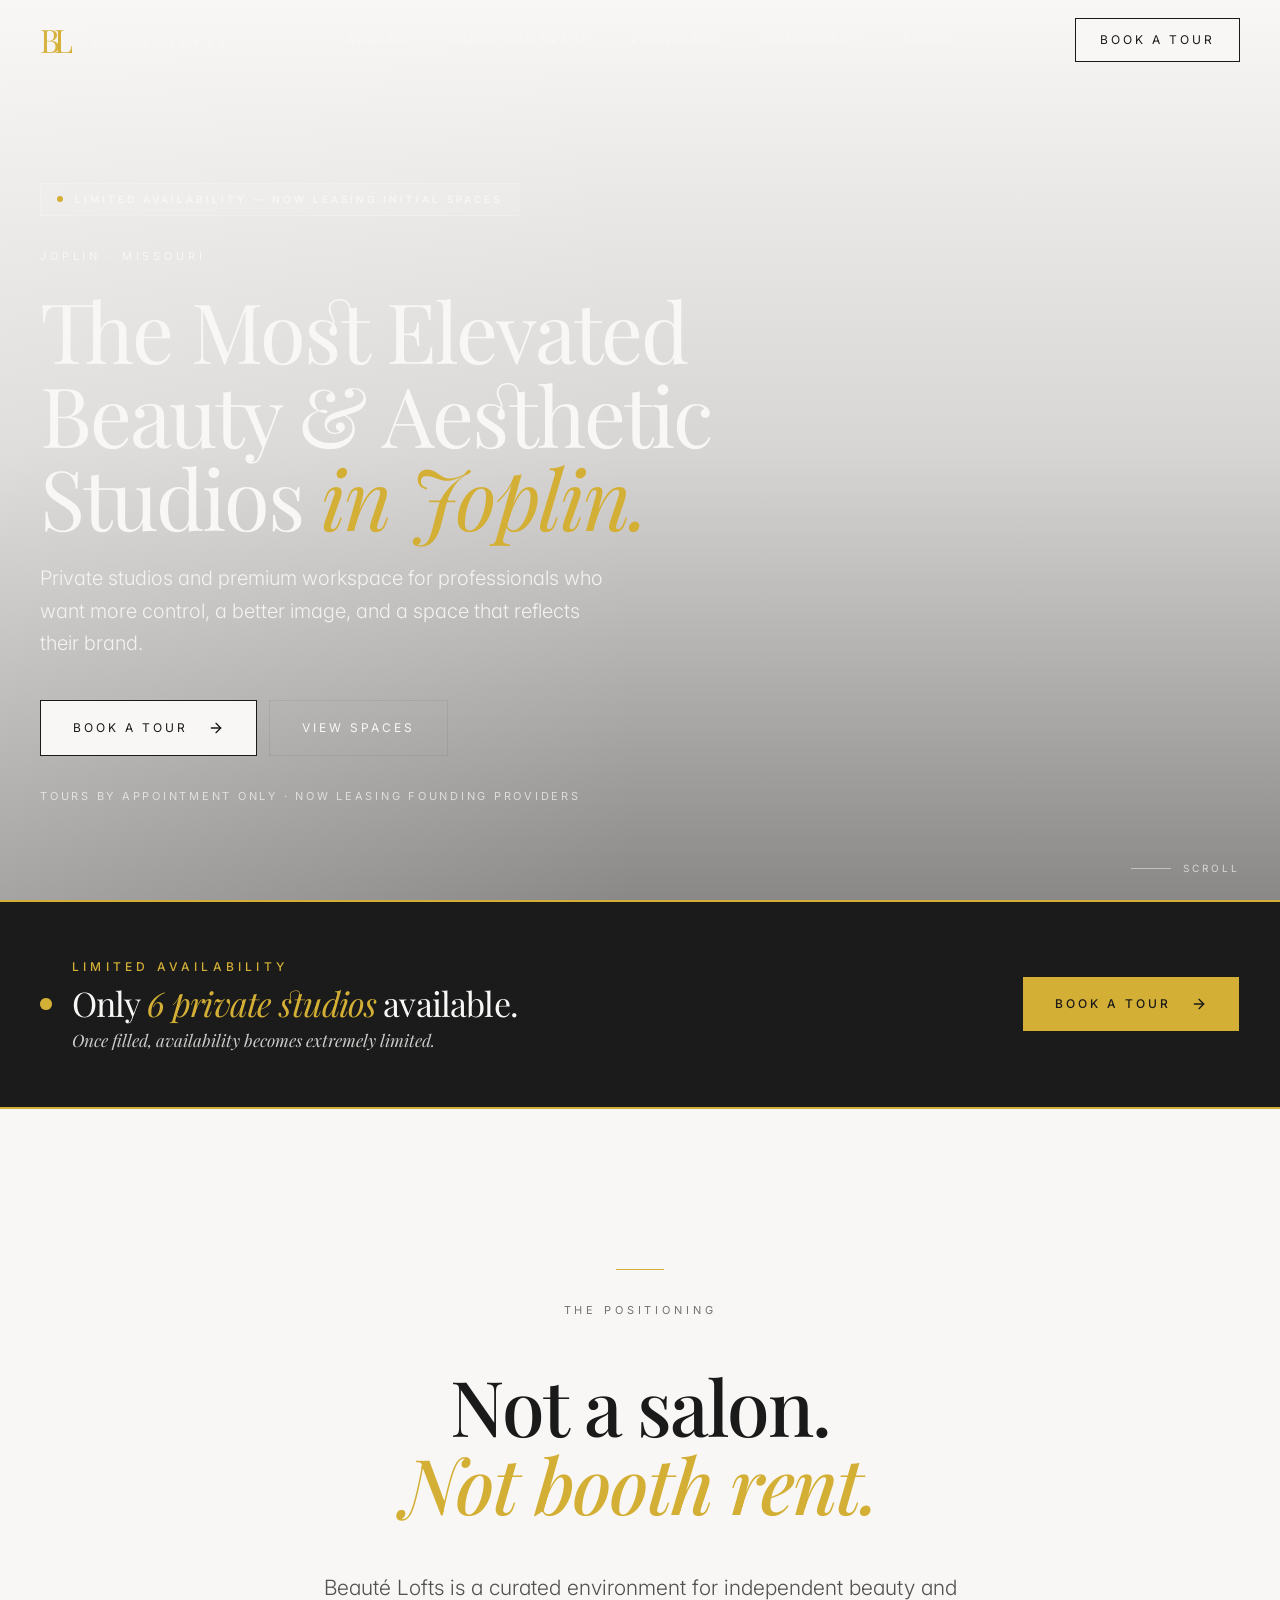
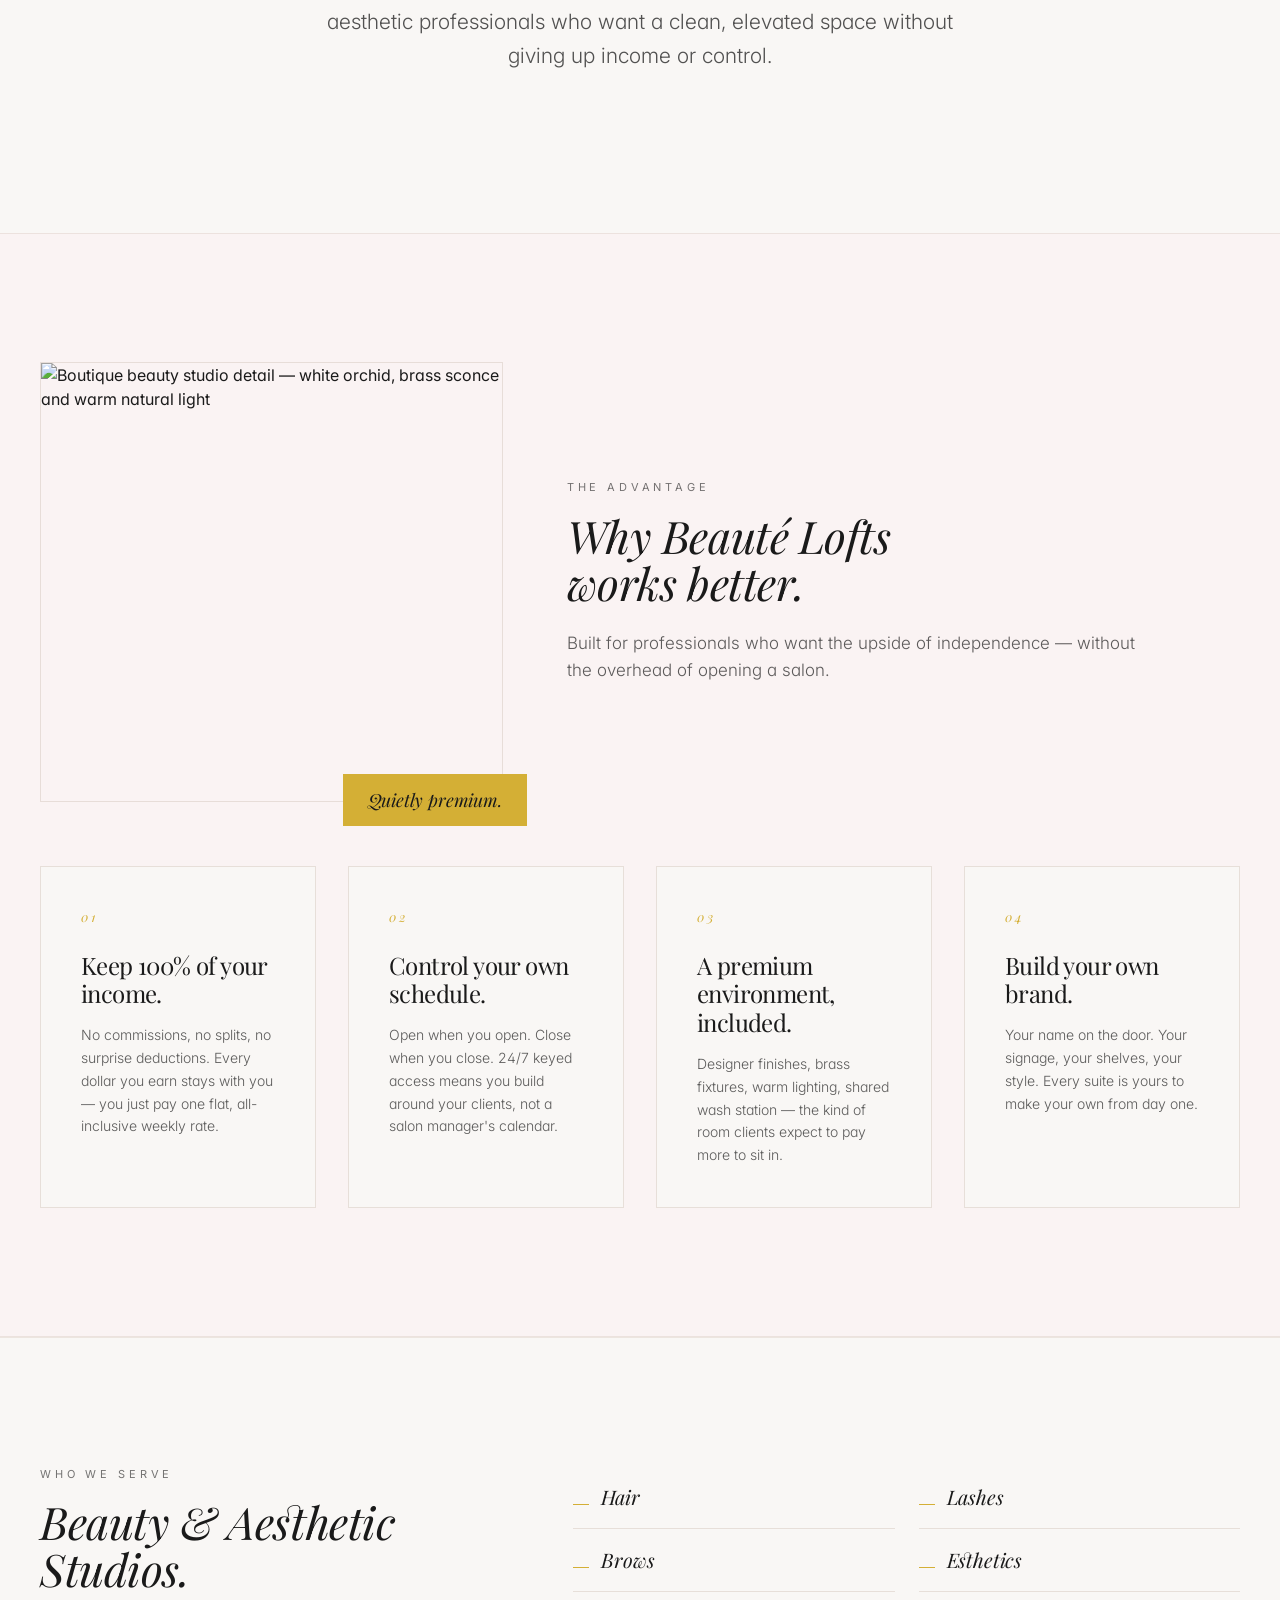
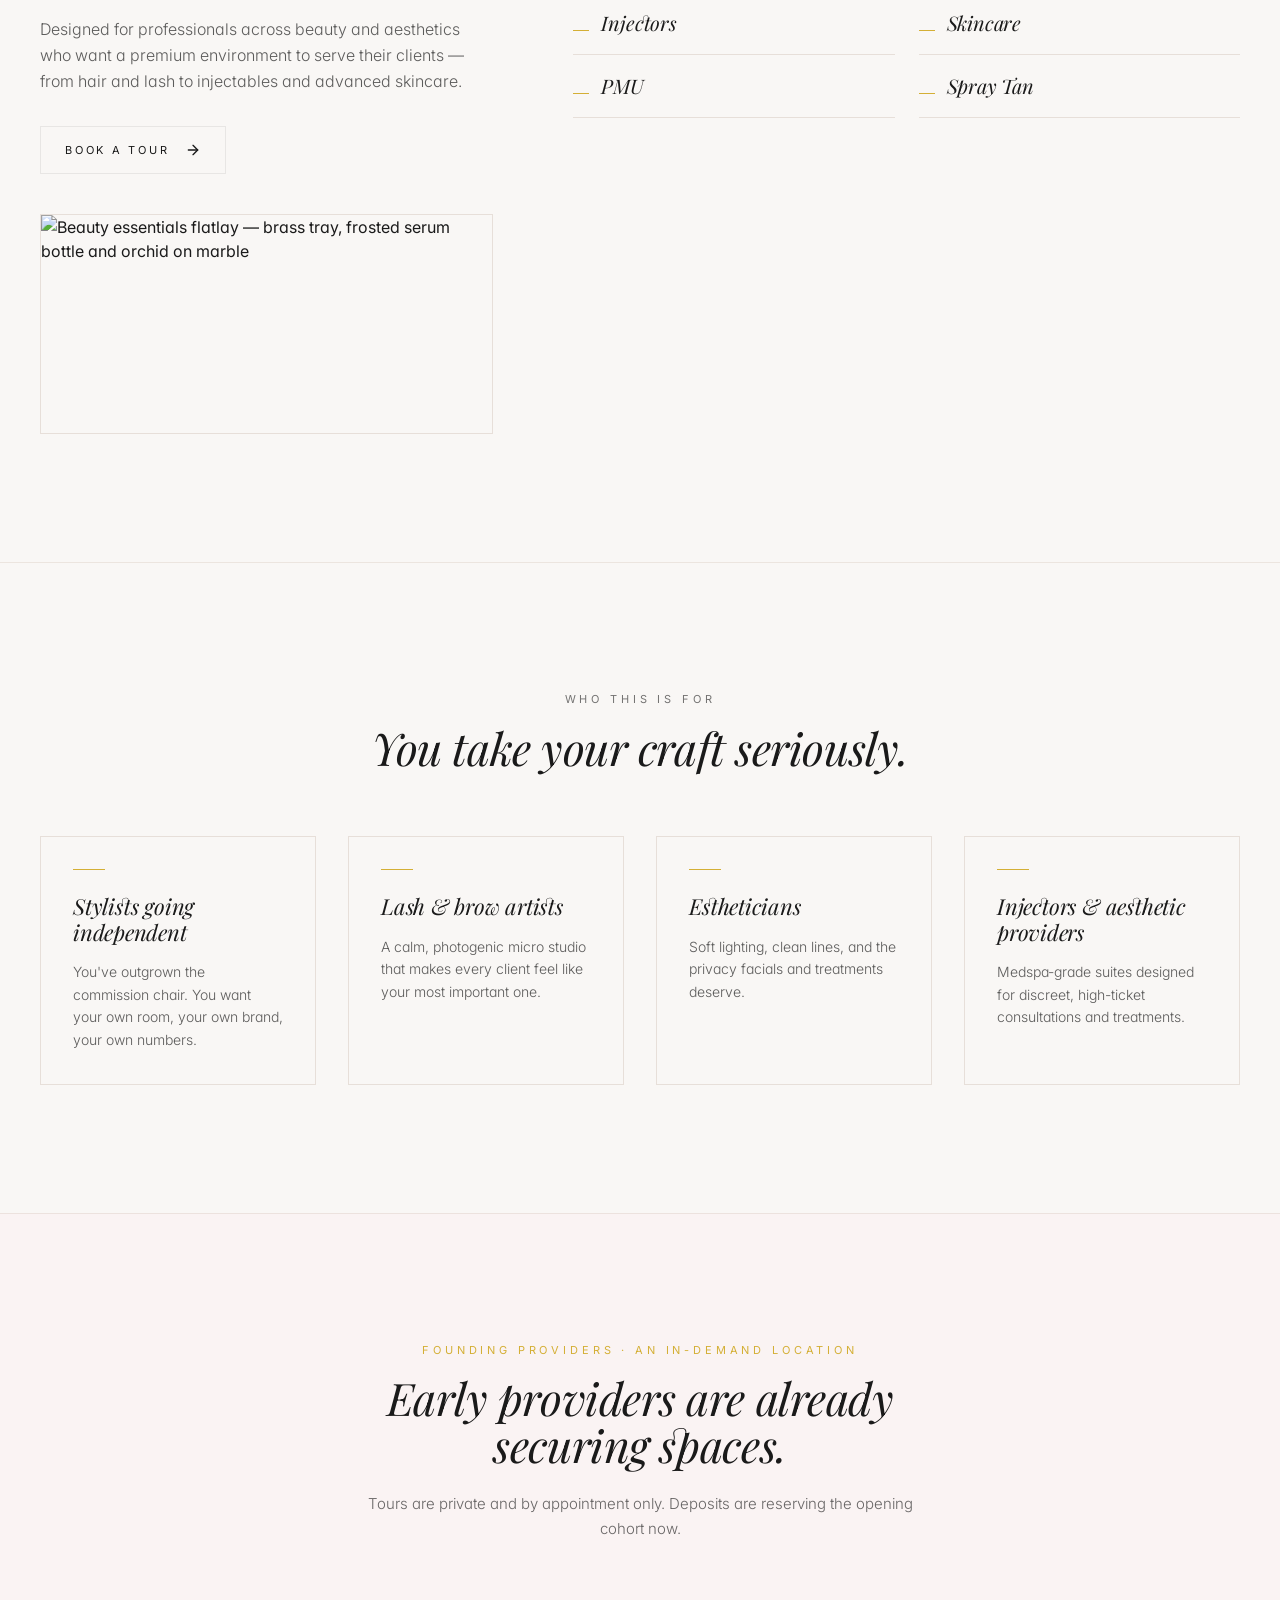
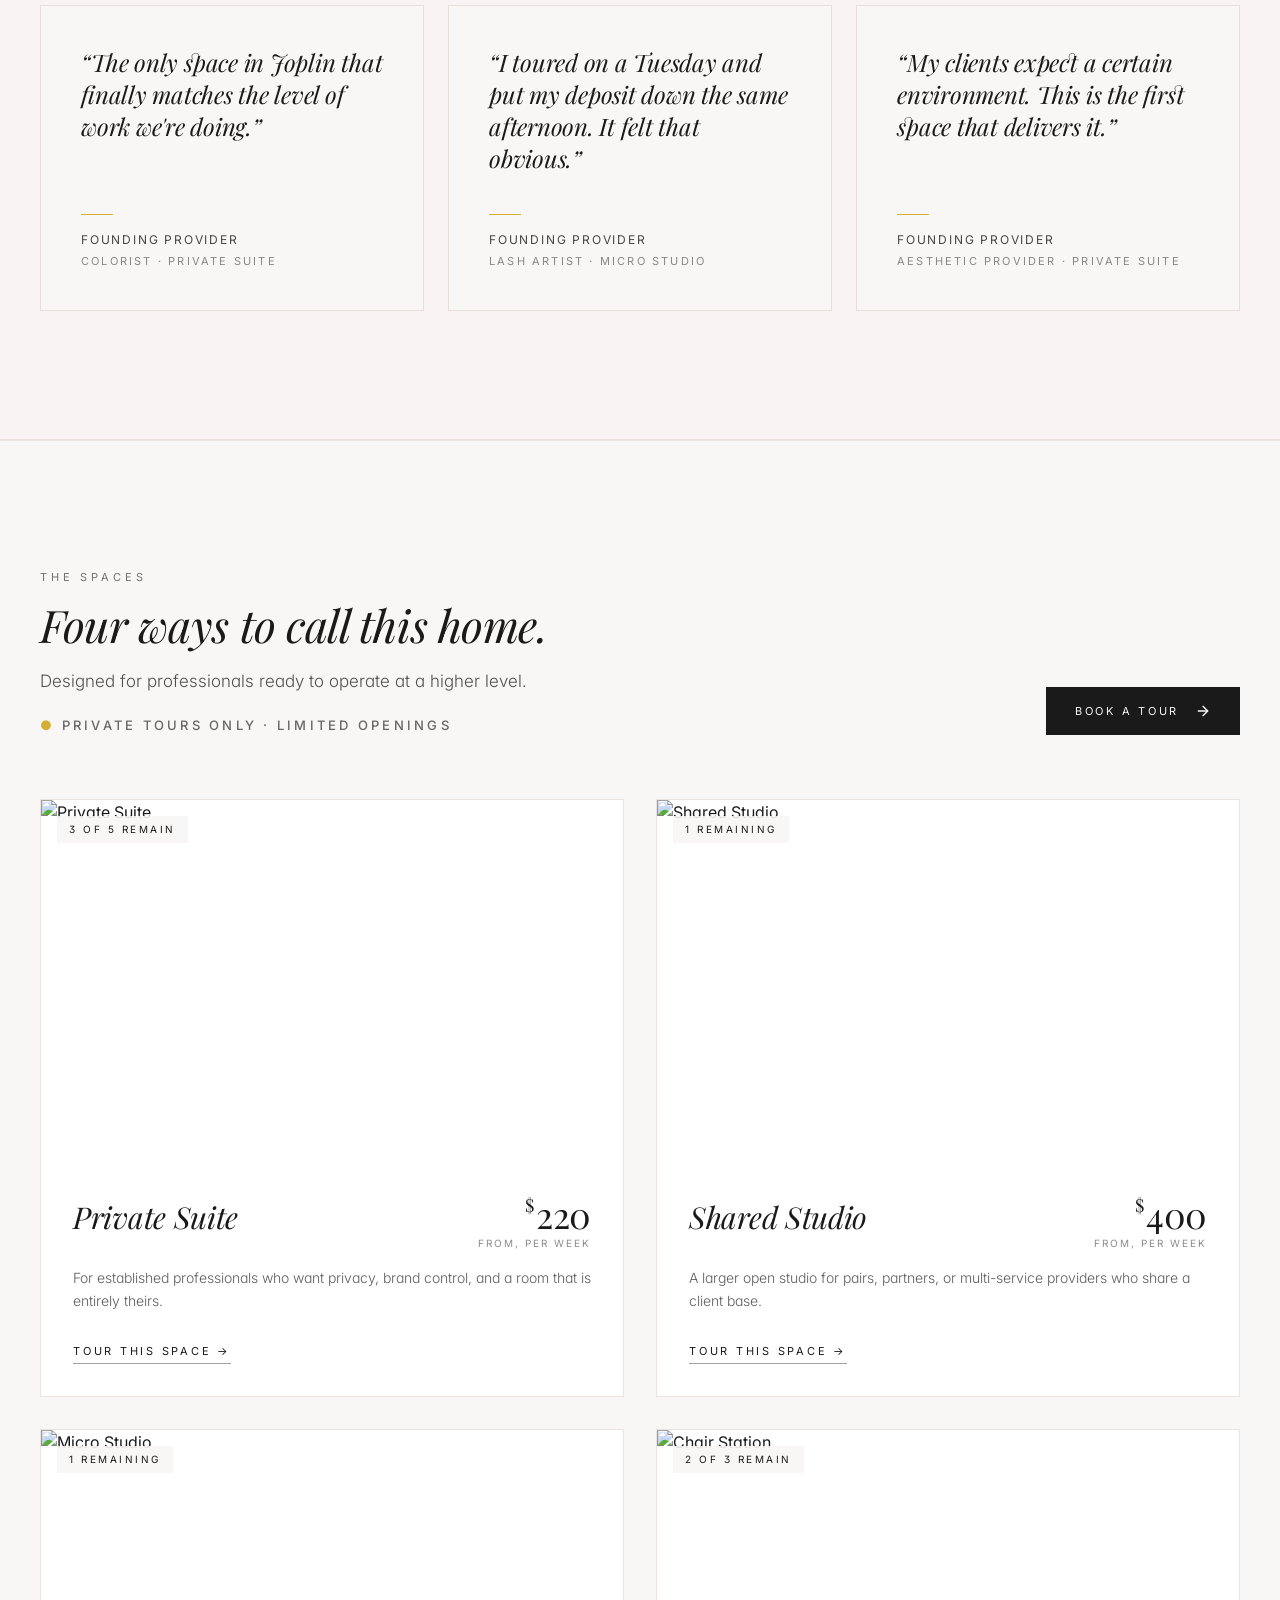
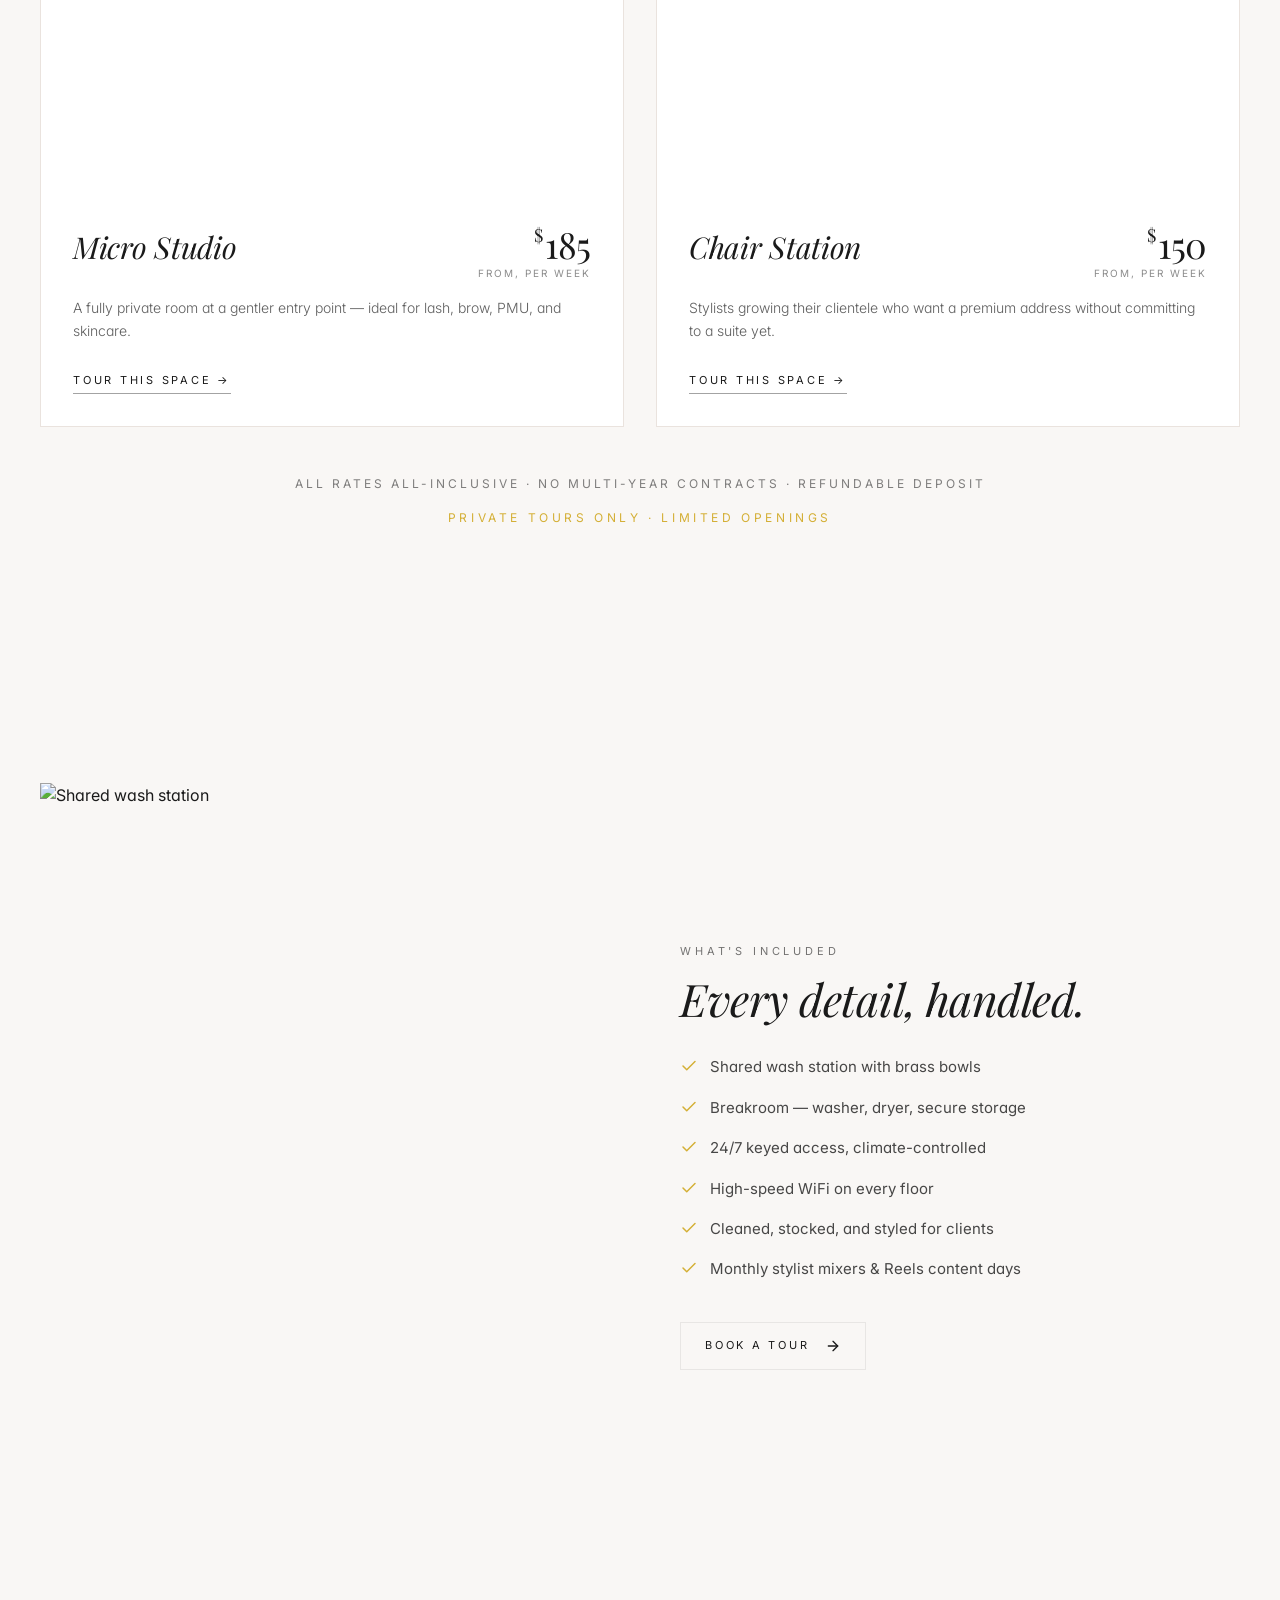
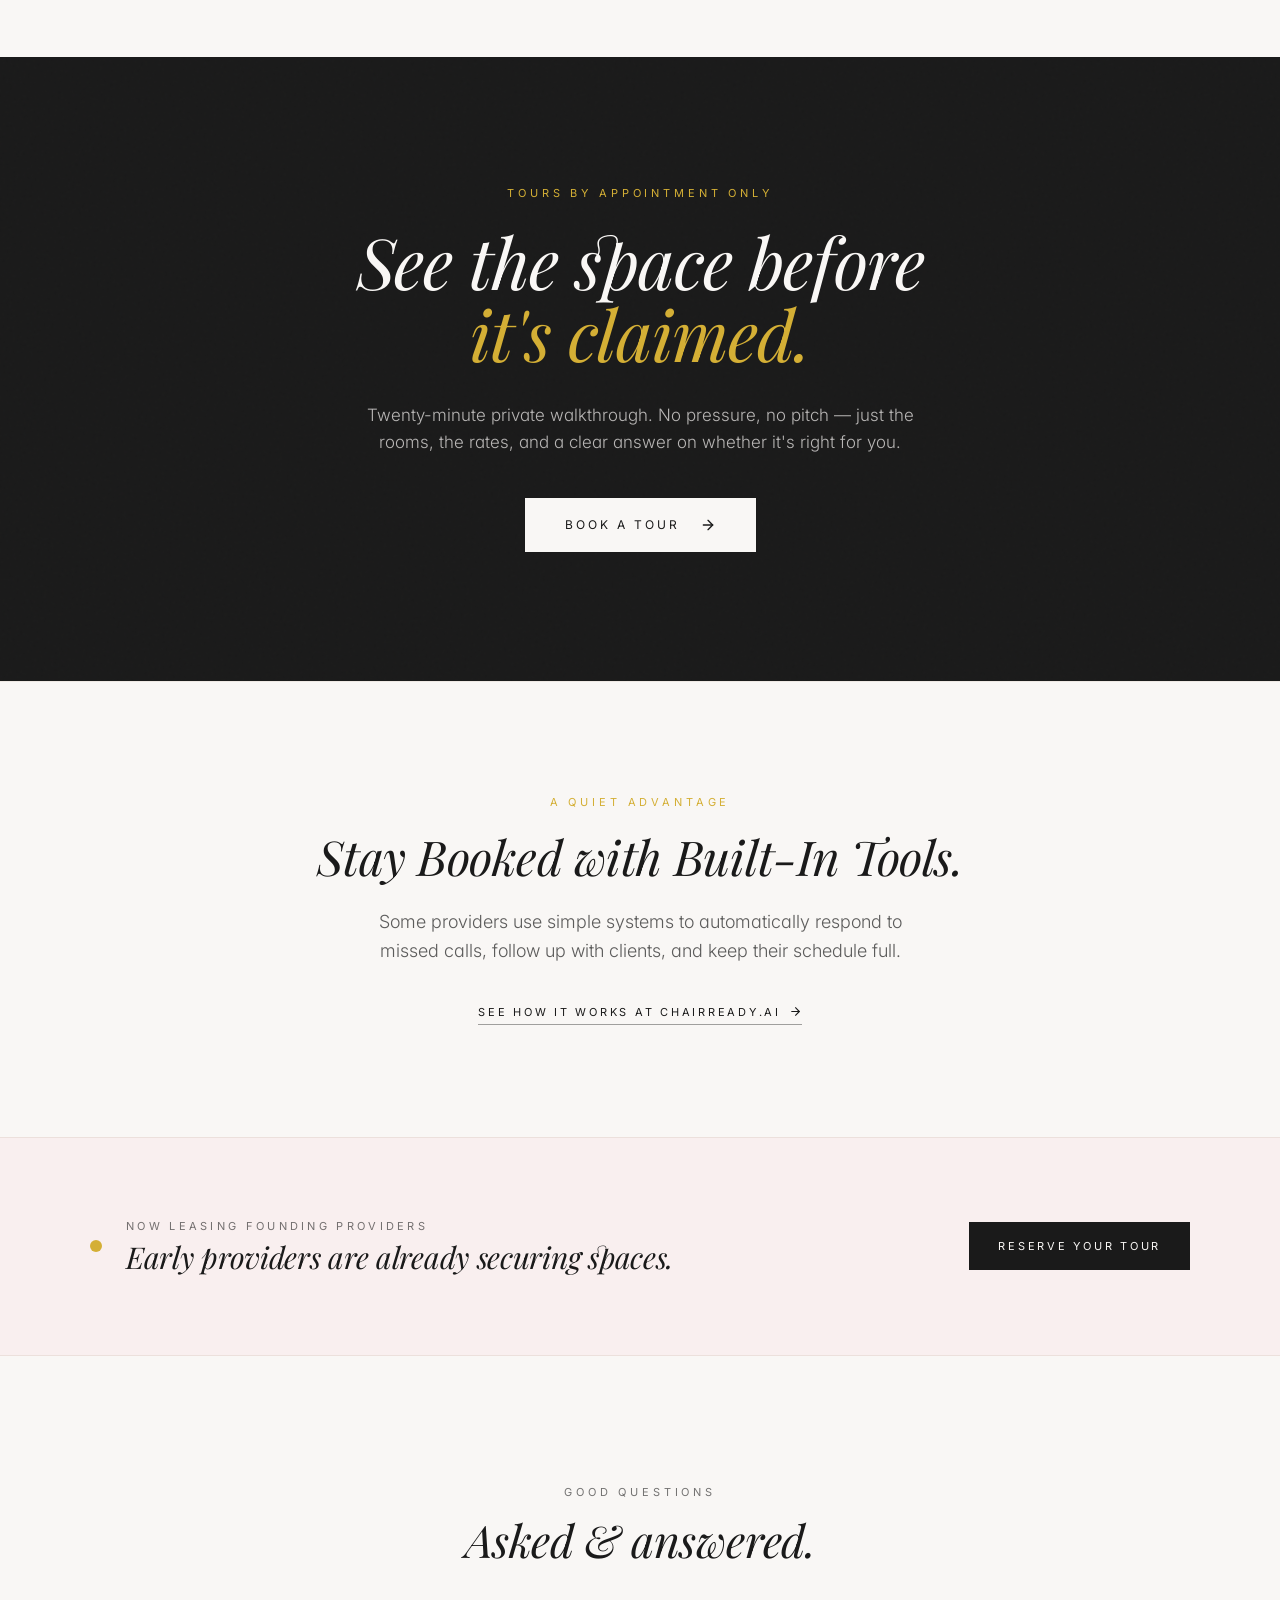
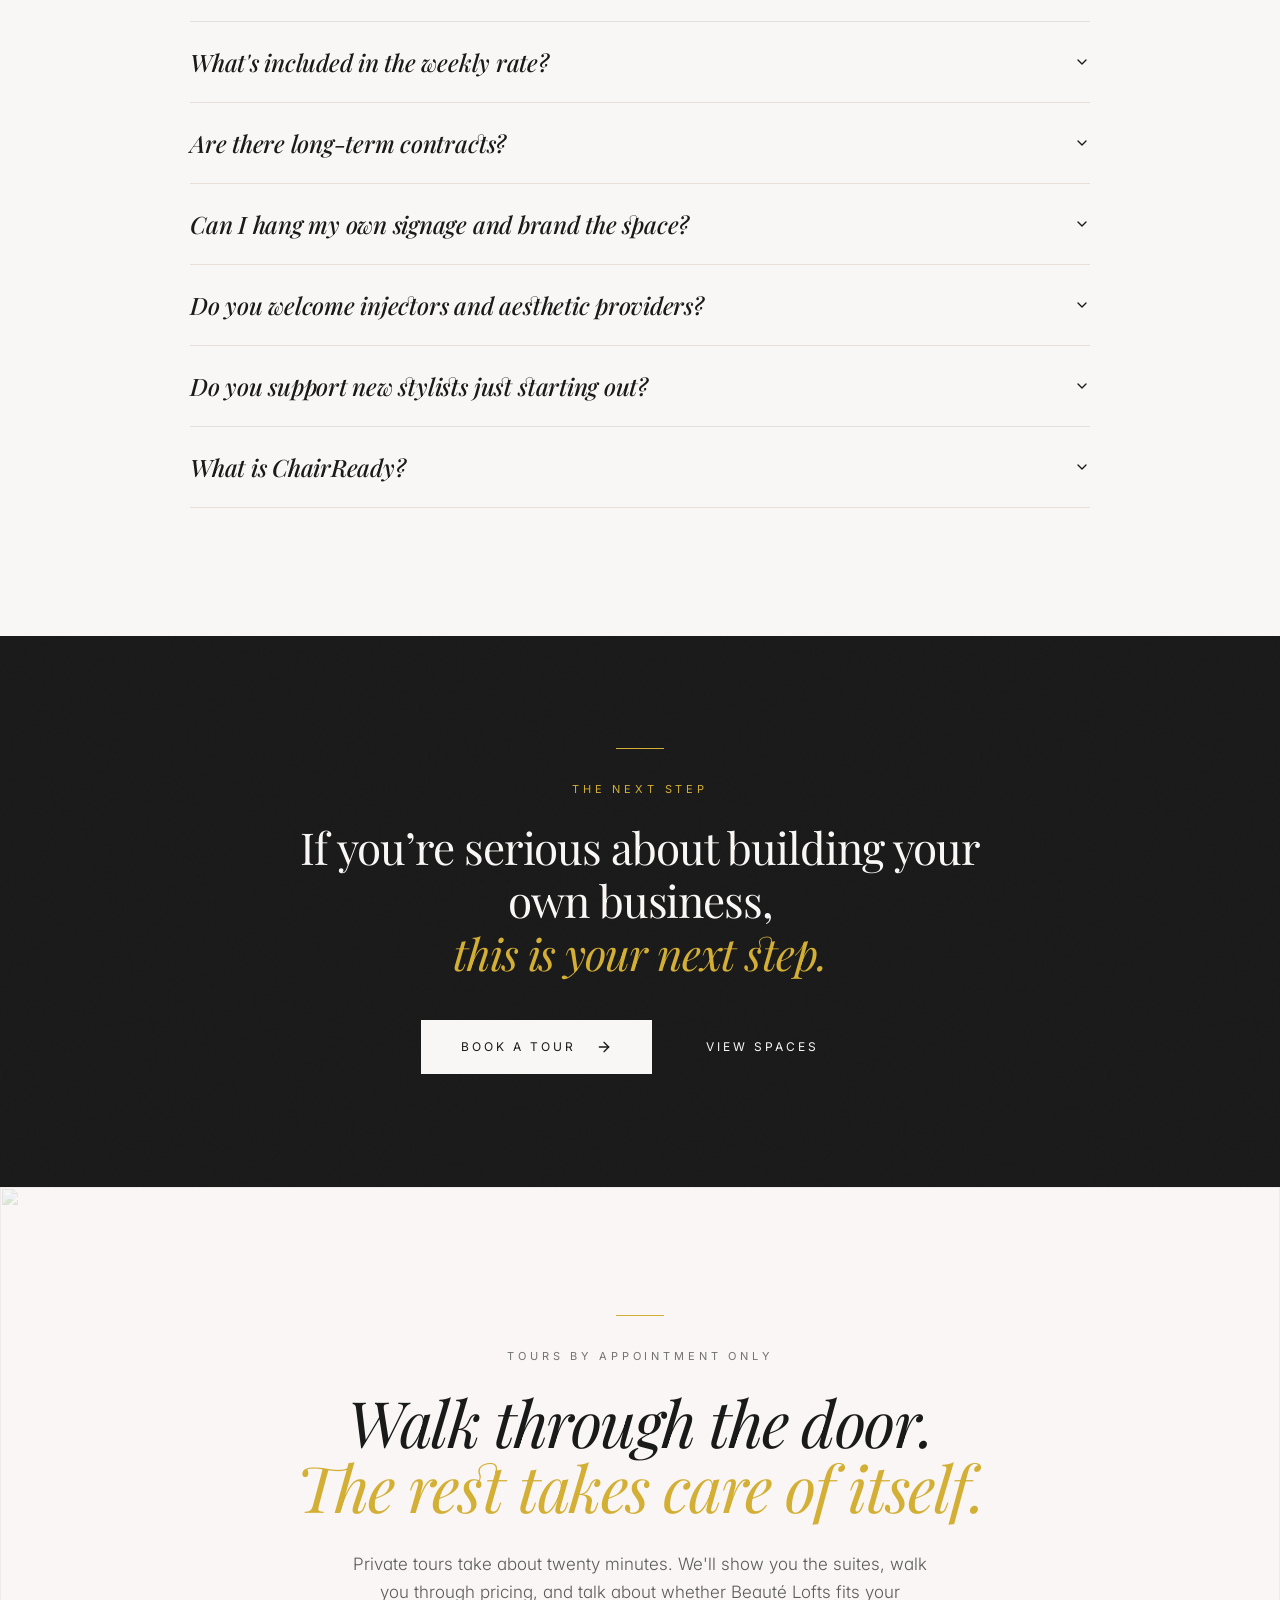
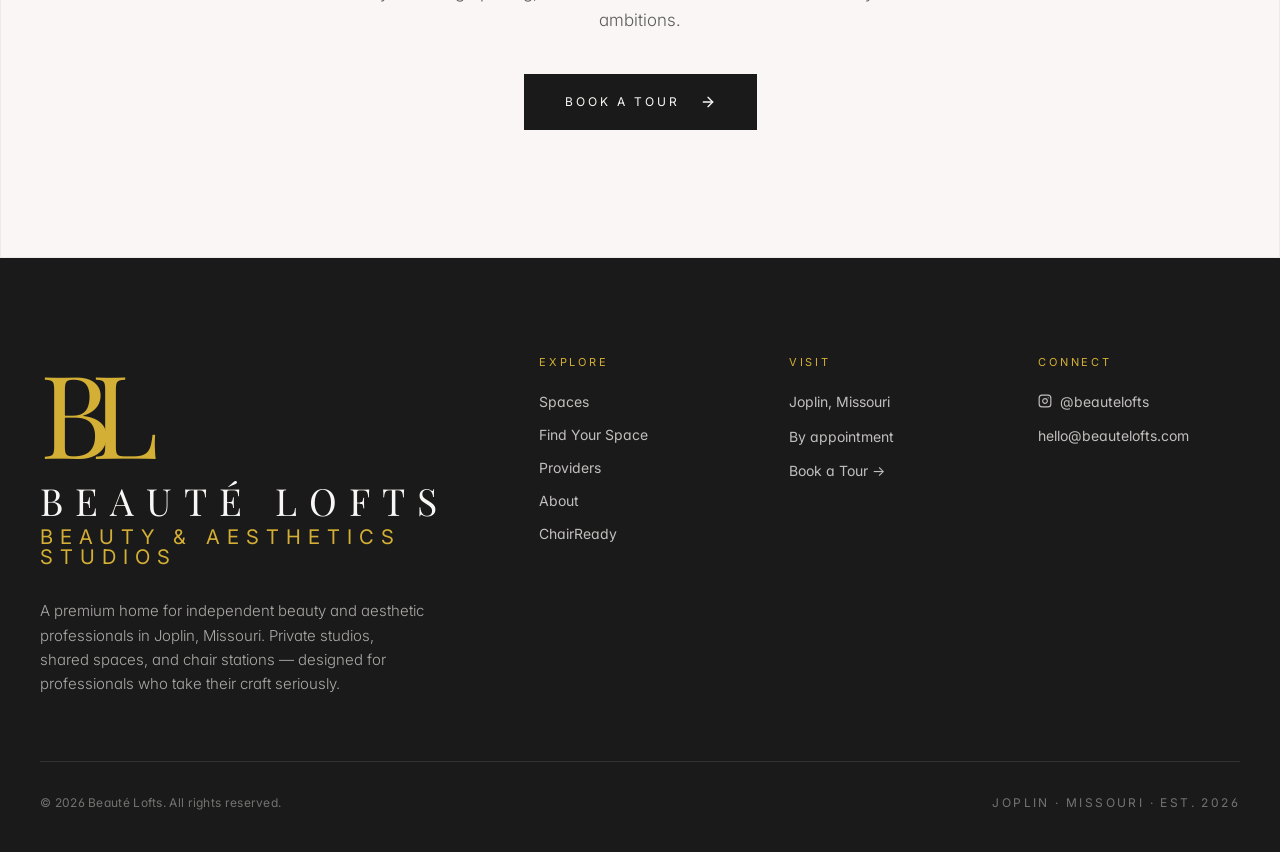
==== commit f769beaf: "Final 5-10% polish: loud scarcity strip, cohesive brand imagery in Why Works Better + Categories" ====
--- a/index.html
+++ b/index.html
@@ -52,8 +52,8 @@
       "telephone": ""
     }
     </script>
-    <script type="module" crossorigin src="./assets/index-oM3fyr1r.js"></script>
-    <link rel="stylesheet" crossorigin href="./assets/index-D3kqNRJo.css">
+    <script type="module" crossorigin src="./assets/index-BnnWXJ3A.js"></script>
+    <link rel="stylesheet" crossorigin href="./assets/index-DZPbrZY9.css">
   </head>
   <body>
     <div id="root"></div>
--- a/assets/index-DZPbrZY9.css
+++ b/assets/index-DZPbrZY9.css
@@ -0,0 +1 @@
+*,:before,:after{--tw-border-spacing-x: 0;--tw-border-spacing-y: 0;--tw-translate-x: 0;--tw-translate-y: 0;--tw-rotate: 0;--tw-skew-x: 0;--tw-skew-y: 0;--tw-scale-x: 1;--tw-scale-y: 1;--tw-pan-x: ;--tw-pan-y: ;--tw-pinch-zoom: ;--tw-scroll-snap-strictness: proximity;--tw-gradient-from-position: ;--tw-gradient-via-position: ;--tw-gradient-to-position: ;--tw-ordinal: ;--tw-slashed-zero: ;--tw-numeric-figure: ;--tw-numeric-spacing: ;--tw-numeric-fraction: ;--tw-ring-inset: ;--tw-ring-offset-width: 0px;--tw-ring-offset-color: #fff;--tw-ring-color: rgb(59 130 246 / .5);--tw-ring-offset-shadow: 0 0 #0000;--tw-ring-shadow: 0 0 #0000;--tw-shadow: 0 0 #0000;--tw-shadow-colored: 0 0 #0000;--tw-blur: ;--tw-brightness: ;--tw-contrast: ;--tw-grayscale: ;--tw-hue-rotate: ;--tw-invert: ;--tw-saturate: ;--tw-sepia: ;--tw-drop-shadow: ;--tw-backdrop-blur: ;--tw-backdrop-brightness: ;--tw-backdrop-contrast: ;--tw-backdrop-grayscale: ;--tw-backdrop-hue-rotate: ;--tw-backdrop-invert: ;--tw-backdrop-opacity: ;--tw-backdrop-saturate: ;--tw-backdrop-sepia: ;--tw-contain-size: ;--tw-contain-layout: ;--tw-contain-paint: ;--tw-contain-style: }::backdrop{--tw-border-spacing-x: 0;--tw-border-spacing-y: 0;--tw-translate-x: 0;--tw-translate-y: 0;--tw-rotate: 0;--tw-skew-x: 0;--tw-skew-y: 0;--tw-scale-x: 1;--tw-scale-y: 1;--tw-pan-x: ;--tw-pan-y: ;--tw-pinch-zoom: ;--tw-scroll-snap-strictness: proximity;--tw-gradient-from-position: ;--tw-gradient-via-position: ;--tw-gradient-to-position: ;--tw-ordinal: ;--tw-slashed-zero: ;--tw-numeric-figure: ;--tw-numeric-spacing: ;--tw-numeric-fraction: ;--tw-ring-inset: ;--tw-ring-offset-width: 0px;--tw-ring-offset-color: #fff;--tw-ring-color: rgb(59 130 246 / .5);--tw-ring-offset-shadow: 0 0 #0000;--tw-ring-shadow: 0 0 #0000;--tw-shadow: 0 0 #0000;--tw-shadow-colored: 0 0 #0000;--tw-blur: ;--tw-brightness: ;--tw-contrast: ;--tw-grayscale: ;--tw-hue-rotate: ;--tw-invert: ;--tw-saturate: ;--tw-sepia: ;--tw-drop-shadow: ;--tw-backdrop-blur: ;--tw-backdrop-brightness: ;--tw-backdrop-contrast: ;--tw-backdrop-grayscale: ;--tw-backdrop-hue-rotate: ;--tw-backdrop-invert: ;--tw-backdrop-opacity: ;--tw-backdrop-saturate: ;--tw-backdrop-sepia: ;--tw-contain-size: ;--tw-contain-layout: ;--tw-contain-paint: ;--tw-contain-style: }*,:before,:after{box-sizing:border-box;border-width:0;border-style:solid;border-color:#e5e7eb}:before,:after{--tw-content: ""}html,:host{line-height:1.5;-webkit-text-size-adjust:100%;-moz-tab-size:4;-o-tab-size:4;tab-size:4;font-family:var(--font-sans);font-feature-settings:normal;font-variation-settings:normal;-webkit-tap-highlight-color:transparent}body{margin:0;line-height:inherit}hr{height:0;color:inherit;border-top-width:1px}abbr:where([title]){-webkit-text-decoration:underline dotted;text-decoration:underline dotted}h1,h2,h3,h4,h5,h6{font-size:inherit;font-weight:inherit}a{color:inherit;text-decoration:inherit}b,strong{font-weight:bolder}code,kbd,samp,pre{font-family:var(--font-mono);font-feature-settings:normal;font-variation-settings:normal;font-size:1em}small{font-size:80%}sub,sup{font-size:75%;line-height:0;position:relative;vertical-align:baseline}sub{bottom:-.25em}sup{top:-.5em}table{text-indent:0;border-color:inherit;border-collapse:collapse}button,input,optgroup,select,textarea{font-family:inherit;font-feature-settings:inherit;font-variation-settings:inherit;font-size:100%;font-weight:inherit;line-height:inherit;letter-spacing:inherit;color:inherit;margin:0;padding:0}button,select{text-transform:none}button,input:where([type=button]),input:where([type=reset]),input:where([type=submit]){-webkit-appearance:button;background-color:transparent;background-image:none}:-moz-focusring{outline:auto}:-moz-ui-invalid{box-shadow:none}progress{vertical-align:baseline}::-webkit-inner-spin-button,::-webkit-outer-spin-button{height:auto}[type=search]{-webkit-appearance:textfield;outline-offset:-2px}::-webkit-search-decoration{-webkit-appearance:none}::-webkit-file-upload-button{-webkit-appearance:button;font:inherit}summary{display:list-item}blockquote,dl,dd,h1,h2,h3,h4,h5,h6,hr,figure,p,pre{margin:0}fieldset{margin:0;padding:0}legend{padding:0}ol,ul,menu{list-style:none;margin:0;padding:0}dialog{padding:0}textarea{resize:vertical}input::-moz-placeholder,textarea::-moz-placeholder{opacity:1;color:#9ca3af}input::placeholder,textarea::placeholder{opacity:1;color:#9ca3af}button,[role=button]{cursor:pointer}:disabled{cursor:default}img,svg,video,canvas,audio,iframe,embed,object{display:block;vertical-align:middle}img,video{max-width:100%;height:auto}[hidden]:where(:not([hidden=until-found])){display:none}*{--tw-border-opacity: 1;border-color:hsl(var(--border) / var(--tw-border-opacity, 1))}html{scroll-behavior:smooth}body{--tw-bg-opacity: 1;background-color:hsl(var(--background) / var(--tw-bg-opacity, 1));font-family:var(--font-sans);--tw-text-opacity: 1;color:hsl(var(--foreground) / var(--tw-text-opacity, 1));font-feature-settings:"ss01","cv11";-webkit-font-smoothing:antialiased;-moz-osx-font-smoothing:grayscale}.font-display{font-family:var(--font-display);font-feature-settings:"liga","dlig","swsh";letter-spacing:-.01em}.divider-gold{height:1px;width:48px;background:hsl(var(--gold))}.grain:before{content:"";position:absolute;inset:0;pointer-events:none;opacity:.04;mix-blend-mode:multiply;background-image:url("data:image/svg+xml,%3Csvg viewBox='0 0 200 200' xmlns='http://www.w3.org/2000/svg'%3E%3Cfilter id='n'%3E%3CfeTurbulence type='fractalNoise' baseFrequency='0.9' numOctaves='2' stitchTiles='stitch'/%3E%3C/filter%3E%3Crect width='100%25' height='100%25' filter='url(%23n)'/%3E%3C/svg%3E")}::-moz-selection{background:hsl(var(--gold) / .35);color:hsl(var(--matte-black))}::selection{background:hsl(var(--gold) / .35);color:hsl(var(--matte-black))}.sr-only{position:absolute;width:1px;height:1px;padding:0;margin:-1px;overflow:hidden;clip:rect(0,0,0,0);white-space:nowrap;border-width:0}.pointer-events-none{pointer-events:none}.pointer-events-auto{pointer-events:auto}.visible{visibility:visible}.invisible{visibility:hidden}.static{position:static}.fixed{position:fixed}.absolute{position:absolute}.relative{position:relative}.inset-0{inset:0}.inset-x-0{left:0;right:0}.inset-y-0{top:0;bottom:0}.-bottom-1\.5{bottom:-.375rem}.-bottom-12{bottom:-3rem}.-bottom-4{bottom:-1rem}.-left-12{left:-3rem}.-right-12{right:-3rem}.-right-4{right:-1rem}.-top-12{top:-3rem}.bottom-0{bottom:0}.bottom-6{bottom:1.5rem}.left-0{left:0}.left-1{left:.25rem}.left-1\/2{left:50%}.left-2{left:.5rem}.left-4{left:1rem}.left-\[50\%\]{left:50%}.right-0{right:0}.right-1{right:.25rem}.right-2{right:.5rem}.right-3{right:.75rem}.right-4{right:1rem}.right-6{right:1.5rem}.top-0{top:0}.top-1\.5{top:.375rem}.top-1\/2{top:50%}.top-2{top:.5rem}.top-3\.5{top:.875rem}.top-4{top:1rem}.top-\[1px\]{top:1px}.top-\[50\%\]{top:50%}.top-\[60\%\]{top:60%}.top-full{top:100%}.z-10{z-index:10}.z-20{z-index:20}.z-50{z-index:50}.z-\[100\]{z-index:100}.z-\[1\]{z-index:1}.-mx-1{margin-left:-.25rem;margin-right:-.25rem}.mx-2{margin-left:.5rem;margin-right:.5rem}.mx-3\.5{margin-left:.875rem;margin-right:.875rem}.mx-4{margin-left:1rem;margin-right:1rem}.mx-auto{margin-left:auto;margin-right:auto}.my-0\.5{margin-top:.125rem;margin-bottom:.125rem}.my-1{margin-top:.25rem;margin-bottom:.25rem}.-ml-4{margin-left:-1rem}.-mt-4{margin-top:-1rem}.mb-1{margin-bottom:.25rem}.mb-10{margin-bottom:2.5rem}.mb-12{margin-bottom:3rem}.mb-14{margin-bottom:3.5rem}.mb-16{margin-bottom:4rem}.mb-2{margin-bottom:.5rem}.mb-3{margin-bottom:.75rem}.mb-4{margin-bottom:1rem}.mb-5{margin-bottom:1.25rem}.mb-6{margin-bottom:1.5rem}.mb-8{margin-bottom:2rem}.ml-1{margin-left:.25rem}.ml-2{margin-left:.5rem}.ml-3{margin-left:.75rem}.ml-auto{margin-left:auto}.mr-0\.5{margin-right:.125rem}.mr-2{margin-right:.5rem}.mt-0\.5{margin-top:.125rem}.mt-1{margin-top:.25rem}.mt-1\.5{margin-top:.375rem}.mt-10{margin-top:2.5rem}.mt-12{margin-top:3rem}.mt-2{margin-top:.5rem}.mt-24{margin-top:6rem}.mt-4{margin-top:1rem}.mt-5{margin-top:1.25rem}.mt-6{margin-top:1.5rem}.mt-8{margin-top:2rem}.mt-auto{margin-top:auto}.block{display:block}.flex{display:flex}.inline-flex{display:inline-flex}.table{display:table}.grid{display:grid}.hidden{display:none}.aspect-\[16\/10\]{aspect-ratio:16/10}.aspect-\[3\/4\]{aspect-ratio:3/4}.aspect-\[4\/3\]{aspect-ratio:4/3}.aspect-square{aspect-ratio:1 / 1}.aspect-video{aspect-ratio:16 / 9}.size-4{width:1rem;height:1rem}.h-1\.5{height:.375rem}.h-10{height:2.5rem}.h-11{height:2.75rem}.h-12{height:3rem}.h-14{height:3.5rem}.h-2{height:.5rem}.h-2\.5{height:.625rem}.h-20{height:5rem}.h-3{height:.75rem}.h-3\.5{height:.875rem}.h-4{height:1rem}.h-5{height:1.25rem}.h-6{height:1.5rem}.h-7{height:1.75rem}.h-8{height:2rem}.h-9{height:2.25rem}.h-\[1px\]{height:1px}.h-\[220px\]{height:220px}.h-\[320px\]{height:320px}.h-\[60vh\]{height:60vh}.h-\[var\(--radix-navigation-menu-viewport-height\)\]{height:var(--radix-navigation-menu-viewport-height)}.h-\[var\(--radix-select-trigger-height\)\]{height:var(--radix-select-trigger-height)}.h-auto{height:auto}.h-full{height:100%}.h-px{height:1px}.h-svh{height:100svh}.max-h-0{max-height:0px}.max-h-\[--radix-context-menu-content-available-height\]{max-height:var(--radix-context-menu-content-available-height)}.max-h-\[--radix-select-content-available-height\]{max-height:var(--radix-select-content-available-height)}.max-h-\[300px\]{max-height:300px}.max-h-\[520px\]{max-height:520px}.max-h-\[var\(--radix-dropdown-menu-content-available-height\)\]{max-height:var(--radix-dropdown-menu-content-available-height)}.max-h-screen{max-height:100vh}.min-h-0{min-height:0px}.min-h-10{min-height:2.5rem}.min-h-8{min-height:2rem}.min-h-9{min-height:2.25rem}.min-h-\[100svh\]{min-height:100svh}.min-h-\[440px\]{min-height:440px}.min-h-\[80px\]{min-height:80px}.min-h-screen{min-height:100vh}.min-h-svh{min-height:100svh}.w-0{width:0px}.w-1{width:.25rem}.w-1\.5{width:.375rem}.w-10{width:2.5rem}.w-11{width:2.75rem}.w-12{width:3rem}.w-14{width:3.5rem}.w-2{width:.5rem}.w-2\.5{width:.625rem}.w-3{width:.75rem}.w-3\.5{width:.875rem}.w-3\/4{width:75%}.w-4{width:1rem}.w-5{width:1.25rem}.w-64{width:16rem}.w-7{width:1.75rem}.w-72{width:18rem}.w-8{width:2rem}.w-9{width:2.25rem}.w-\[100px\]{width:100px}.w-\[1px\]{width:1px}.w-\[var\(--sidebar-width\)\]{width:var(--sidebar-width)}.w-auto{width:auto}.w-full{width:100%}.w-max{width:-moz-max-content;width:max-content}.w-px{width:1px}.min-w-0{min-width:0px}.min-w-10{min-width:2.5rem}.min-w-11{min-width:2.75rem}.min-w-5{min-width:1.25rem}.min-w-9{min-width:2.25rem}.min-w-\[12rem\]{min-width:12rem}.min-w-\[8rem\]{min-width:8rem}.min-w-\[var\(--radix-select-trigger-width\)\]{min-width:var(--radix-select-trigger-width)}.max-w-2xl{max-width:42rem}.max-w-3xl{max-width:48rem}.max-w-\[1100px\]{max-width:1100px}.max-w-\[1200px\]{max-width:1200px}.max-w-\[1400px\]{max-width:1400px}.max-w-\[520px\]{max-width:520px}.max-w-\[900px\]{max-width:900px}.max-w-\[var\(--skeleton-width\)\]{max-width:var(--skeleton-width)}.max-w-lg{max-width:32rem}.max-w-max{max-width:-moz-max-content;max-width:max-content}.max-w-md{max-width:28rem}.max-w-sm{max-width:24rem}.max-w-xl{max-width:36rem}.flex-1{flex:1 1 0%}.shrink-0{flex-shrink:0}.grow{flex-grow:1}.grow-0{flex-grow:0}.basis-full{flex-basis:100%}.caption-bottom{caption-side:bottom}.border-collapse{border-collapse:collapse}.origin-\[--radix-context-menu-content-transform-origin\]{transform-origin:var(--radix-context-menu-content-transform-origin)}.origin-\[--radix-dropdown-menu-content-transform-origin\]{transform-origin:var(--radix-dropdown-menu-content-transform-origin)}.origin-\[--radix-hover-card-content-transform-origin\]{transform-origin:var(--radix-hover-card-content-transform-origin)}.origin-\[--radix-menubar-content-transform-origin\]{transform-origin:var(--radix-menubar-content-transform-origin)}.origin-\[--radix-popover-content-transform-origin\]{transform-origin:var(--radix-popover-content-transform-origin)}.origin-\[--radix-select-content-transform-origin\]{transform-origin:var(--radix-select-content-transform-origin)}.origin-\[--radix-tooltip-content-transform-origin\]{transform-origin:var(--radix-tooltip-content-transform-origin)}.-translate-x-1\/2{--tw-translate-x: -50%;transform:translate(var(--tw-translate-x),var(--tw-translate-y)) rotate(var(--tw-rotate)) skew(var(--tw-skew-x)) skewY(var(--tw-skew-y)) scaleX(var(--tw-scale-x)) scaleY(var(--tw-scale-y))}.-translate-x-px{--tw-translate-x: -1px;transform:translate(var(--tw-translate-x),var(--tw-translate-y)) rotate(var(--tw-rotate)) skew(var(--tw-skew-x)) skewY(var(--tw-skew-y)) scaleX(var(--tw-scale-x)) scaleY(var(--tw-scale-y))}.-translate-y-1\/2{--tw-translate-y: -50%;transform:translate(var(--tw-translate-x),var(--tw-translate-y)) rotate(var(--tw-rotate)) skew(var(--tw-skew-x)) skewY(var(--tw-skew-y)) scaleX(var(--tw-scale-x)) scaleY(var(--tw-scale-y))}.translate-x-\[-50\%\]{--tw-translate-x: -50%;transform:translate(var(--tw-translate-x),var(--tw-translate-y)) rotate(var(--tw-rotate)) skew(var(--tw-skew-x)) skewY(var(--tw-skew-y)) scaleX(var(--tw-scale-x)) scaleY(var(--tw-scale-y))}.translate-x-px{--tw-translate-x: 1px;transform:translate(var(--tw-translate-x),var(--tw-translate-y)) rotate(var(--tw-rotate)) skew(var(--tw-skew-x)) skewY(var(--tw-skew-y)) scaleX(var(--tw-scale-x)) scaleY(var(--tw-scale-y))}.translate-y-\[-50\%\]{--tw-translate-y: -50%;transform:translate(var(--tw-translate-x),var(--tw-translate-y)) rotate(var(--tw-rotate)) skew(var(--tw-skew-x)) skewY(var(--tw-skew-y)) scaleX(var(--tw-scale-x)) scaleY(var(--tw-scale-y))}.rotate-45{--tw-rotate: 45deg;transform:translate(var(--tw-translate-x),var(--tw-translate-y)) rotate(var(--tw-rotate)) skew(var(--tw-skew-x)) skewY(var(--tw-skew-y)) scaleX(var(--tw-scale-x)) scaleY(var(--tw-scale-y))}.rotate-90{--tw-rotate: 90deg;transform:translate(var(--tw-translate-x),var(--tw-translate-y)) rotate(var(--tw-rotate)) skew(var(--tw-skew-x)) skewY(var(--tw-skew-y)) scaleX(var(--tw-scale-x)) scaleY(var(--tw-scale-y))}.scale-105{--tw-scale-x: 1.05;--tw-scale-y: 1.05;transform:translate(var(--tw-translate-x),var(--tw-translate-y)) rotate(var(--tw-rotate)) skew(var(--tw-skew-x)) skewY(var(--tw-skew-y)) scaleX(var(--tw-scale-x)) scaleY(var(--tw-scale-y))}.transform{transform:translate(var(--tw-translate-x),var(--tw-translate-y)) rotate(var(--tw-rotate)) skew(var(--tw-skew-x)) skewY(var(--tw-skew-y)) scaleX(var(--tw-scale-x)) scaleY(var(--tw-scale-y))}@keyframes ping{75%,to{transform:scale(2);opacity:0}}.animate-ping{animation:ping 1s cubic-bezier(0,0,.2,1) infinite}@keyframes pulse{50%{opacity:.5}}.animate-pulse{animation:pulse 2s cubic-bezier(.4,0,.6,1) infinite}.cursor-default{cursor:default}.cursor-pointer{cursor:pointer}.touch-none{touch-action:none}.select-none{-webkit-user-select:none;-moz-user-select:none;user-select:none}.list-none{list-style-type:none}.grid-cols-2{grid-template-columns:repeat(2,minmax(0,1fr))}.flex-row{flex-direction:row}.flex-col{flex-direction:column}.flex-col-reverse{flex-direction:column-reverse}.flex-wrap{flex-wrap:wrap}.items-start{align-items:flex-start}.items-end{align-items:flex-end}.items-center{align-items:center}.items-baseline{align-items:baseline}.items-stretch{align-items:stretch}.justify-center{justify-content:center}.justify-between{justify-content:space-between}.gap-1{gap:.25rem}.gap-1\.5{gap:.375rem}.gap-10{gap:2.5rem}.gap-12{gap:3rem}.gap-2{gap:.5rem}.gap-3{gap:.75rem}.gap-4{gap:1rem}.gap-5{gap:1.25rem}.gap-6{gap:1.5rem}.gap-8{gap:2rem}.gap-px{gap:1px}.gap-x-6{-moz-column-gap:1.5rem;column-gap:1.5rem}.space-x-1>:not([hidden])~:not([hidden]){--tw-space-x-reverse: 0;margin-right:calc(.25rem * var(--tw-space-x-reverse));margin-left:calc(.25rem * calc(1 - var(--tw-space-x-reverse)))}.space-x-4>:not([hidden])~:not([hidden]){--tw-space-x-reverse: 0;margin-right:calc(1rem * var(--tw-space-x-reverse));margin-left:calc(1rem * calc(1 - var(--tw-space-x-reverse)))}.space-y-1>:not([hidden])~:not([hidden]){--tw-space-y-reverse: 0;margin-top:calc(.25rem * calc(1 - var(--tw-space-y-reverse)));margin-bottom:calc(.25rem * var(--tw-space-y-reverse))}.space-y-1\.5>:not([hidden])~:not([hidden]){--tw-space-y-reverse: 0;margin-top:calc(.375rem * calc(1 - var(--tw-space-y-reverse)));margin-bottom:calc(.375rem * var(--tw-space-y-reverse))}.space-y-2>:not([hidden])~:not([hidden]){--tw-space-y-reverse: 0;margin-top:calc(.5rem * calc(1 - var(--tw-space-y-reverse)));margin-bottom:calc(.5rem * var(--tw-space-y-reverse))}.space-y-3>:not([hidden])~:not([hidden]){--tw-space-y-reverse: 0;margin-top:calc(.75rem * calc(1 - var(--tw-space-y-reverse)));margin-bottom:calc(.75rem * var(--tw-space-y-reverse))}.space-y-4>:not([hidden])~:not([hidden]){--tw-space-y-reverse: 0;margin-top:calc(1rem * calc(1 - var(--tw-space-y-reverse)));margin-bottom:calc(1rem * var(--tw-space-y-reverse))}.space-y-5>:not([hidden])~:not([hidden]){--tw-space-y-reverse: 0;margin-top:calc(1.25rem * calc(1 - var(--tw-space-y-reverse)));margin-bottom:calc(1.25rem * var(--tw-space-y-reverse))}.space-y-6>:not([hidden])~:not([hidden]){--tw-space-y-reverse: 0;margin-top:calc(1.5rem * calc(1 - var(--tw-space-y-reverse)));margin-bottom:calc(1.5rem * var(--tw-space-y-reverse))}.overflow-auto{overflow:auto}.overflow-hidden{overflow:hidden}.overflow-y-auto{overflow-y:auto}.overflow-x-hidden{overflow-x:hidden}.whitespace-nowrap{white-space:nowrap}.break-words{overflow-wrap:break-word}.rounded-\[2px\]{border-radius:2px}.rounded-\[inherit\]{border-radius:inherit}.rounded-full{border-radius:9999px}.rounded-lg{border-radius:.5625rem}.rounded-md{border-radius:.375rem}.rounded-none{border-radius:0}.rounded-sm{border-radius:.1875rem}.rounded-xl{border-radius:.75rem}.rounded-t-\[10px\]{border-top-left-radius:10px;border-top-right-radius:10px}.rounded-tl-sm{border-top-left-radius:.1875rem}.border{border-width:1px}.border-0{border-width:0px}.border-2{border-width:2px}.border-\[1\.5px\]{border-width:1.5px}.border-y{border-top-width:1px;border-bottom-width:1px}.border-y-2{border-top-width:2px;border-bottom-width:2px}.border-b{border-bottom-width:1px}.border-l{border-left-width:1px}.border-r{border-right-width:1px}.border-t{border-top-width:1px}.border-dashed{border-style:dashed}.border-\[--color-border\]{border-color:var(--color-border)}.border-border\/50{border-color:hsl(var(--border) / .5)}.border-card-border{--tw-border-opacity: 1;border-color:hsl(var(--card-border) / var(--tw-border-opacity, 1))}.border-destructive{--tw-border-opacity: 1;border-color:hsl(var(--destructive) / var(--tw-border-opacity, 1))}.border-destructive-border{border-color:var(--destructive-border)}.border-destructive\/50{border-color:hsl(var(--destructive) / .5)}.border-gold{--tw-border-opacity: 1;border-color:hsl(var(--gold) / var(--tw-border-opacity, 1))}.border-gold\/50{border-color:hsl(var(--gold) / .5)}.border-input{--tw-border-opacity: 1;border-color:hsl(var(--input) / var(--tw-border-opacity, 1))}.border-matte-black{--tw-border-opacity: 1;border-color:hsl(var(--matte-black) / var(--tw-border-opacity, 1))}.border-matte-black\/40{border-color:hsl(var(--matte-black) / .4)}.border-primary{--tw-border-opacity: 1;border-color:hsl(var(--primary) / var(--tw-border-opacity, 1))}.border-primary-border{border-color:var(--primary-border)}.border-secondary-border{border-color:var(--secondary-border)}.border-sidebar-border{--tw-border-opacity: 1;border-color:hsl(var(--sidebar-border) / var(--tw-border-opacity, 1))}.border-taupe\/30{border-color:hsl(var(--taupe) / .3)}.border-taupe\/40{border-color:hsl(var(--taupe) / .4)}.border-taupe\/50{border-color:hsl(var(--taupe) / .5)}.border-taupe\/60{border-color:hsl(var(--taupe) / .6)}.border-transparent{border-color:transparent}.border-warm-white\/10{border-color:hsl(var(--warm-white) / .1)}.border-warm-white\/30{border-color:hsl(var(--warm-white) / .3)}.border-warm-white\/60{border-color:hsl(var(--warm-white) / .6)}.border-l-transparent{border-left-color:transparent}.border-t-transparent{border-top-color:transparent}.bg-\[--color-bg\]{background-color:var(--color-bg)}.bg-accent{--tw-bg-opacity: 1;background-color:hsl(var(--accent) / var(--tw-bg-opacity, 1))}.bg-background{--tw-bg-opacity: 1;background-color:hsl(var(--background) / var(--tw-bg-opacity, 1))}.bg-black\/80{background-color:#000c}.bg-blush\/20{background-color:hsl(var(--blush) / .2)}.bg-blush\/25{background-color:hsl(var(--blush) / .25)}.bg-blush\/30{background-color:hsl(var(--blush) / .3)}.bg-blush\/40{background-color:hsl(var(--blush) / .4)}.bg-blush\/50{background-color:hsl(var(--blush) / .5)}.bg-border{--tw-bg-opacity: 1;background-color:hsl(var(--border) / var(--tw-bg-opacity, 1))}.bg-card{--tw-bg-opacity: 1;background-color:hsl(var(--card) / var(--tw-bg-opacity, 1))}.bg-destructive{--tw-bg-opacity: 1;background-color:hsl(var(--destructive) / var(--tw-bg-opacity, 1))}.bg-foreground{--tw-bg-opacity: 1;background-color:hsl(var(--foreground) / var(--tw-bg-opacity, 1))}.bg-gold{--tw-bg-opacity: 1;background-color:hsl(var(--gold) / var(--tw-bg-opacity, 1))}.bg-gold\/20{background-color:hsl(var(--gold) / .2)}.bg-gray-50{--tw-bg-opacity: 1;background-color:rgb(249 250 251 / var(--tw-bg-opacity, 1))}.bg-matte-black{--tw-bg-opacity: 1;background-color:hsl(var(--matte-black) / var(--tw-bg-opacity, 1))}.bg-matte-black\/20{background-color:hsl(var(--matte-black) / .2)}.bg-matte-black\/30{background-color:hsl(var(--matte-black) / .3)}.bg-muted{--tw-bg-opacity: 1;background-color:hsl(var(--muted) / var(--tw-bg-opacity, 1))}.bg-muted\/50{background-color:hsl(var(--muted) / .5)}.bg-popover{--tw-bg-opacity: 1;background-color:hsl(var(--popover) / var(--tw-bg-opacity, 1))}.bg-primary{--tw-bg-opacity: 1;background-color:hsl(var(--primary) / var(--tw-bg-opacity, 1))}.bg-secondary{--tw-bg-opacity: 1;background-color:hsl(var(--secondary) / var(--tw-bg-opacity, 1))}.bg-sidebar{--tw-bg-opacity: 1;background-color:hsl(var(--sidebar) / var(--tw-bg-opacity, 1))}.bg-sidebar-border{--tw-bg-opacity: 1;background-color:hsl(var(--sidebar-border) / var(--tw-bg-opacity, 1))}.bg-taupe\/20{background-color:hsl(var(--taupe) / .2)}.bg-taupe\/50{background-color:hsl(var(--taupe) / .5)}.bg-taupe\/60{background-color:hsl(var(--taupe) / .6)}.bg-transparent{background-color:transparent}.bg-warm-white{--tw-bg-opacity: 1;background-color:hsl(var(--warm-white) / var(--tw-bg-opacity, 1))}.bg-warm-white\/15{background-color:hsl(var(--warm-white) / .15)}.bg-warm-white\/30{background-color:hsl(var(--warm-white) / .3)}.bg-warm-white\/50{background-color:hsl(var(--warm-white) / .5)}.bg-warm-white\/75{background-color:hsl(var(--warm-white) / .75)}.bg-warm-white\/80{background-color:hsl(var(--warm-white) / .8)}.bg-warm-white\/90{background-color:hsl(var(--warm-white) / .9)}.bg-gradient-to-r{background-image:linear-gradient(to right,var(--tw-gradient-stops))}.bg-gradient-to-t{background-image:linear-gradient(to top,var(--tw-gradient-stops))}.from-matte-black\/50{--tw-gradient-from: hsl(var(--matte-black) / .5) var(--tw-gradient-from-position);--tw-gradient-to: hsl(var(--matte-black) / 0) var(--tw-gradient-to-position);--tw-gradient-stops: var(--tw-gradient-from), var(--tw-gradient-to)}.from-warm-white\/25{--tw-gradient-from: hsl(var(--warm-white) / .25) var(--tw-gradient-from-position);--tw-gradient-to: hsl(var(--warm-white) / 0) var(--tw-gradient-to-position);--tw-gradient-stops: var(--tw-gradient-from), var(--tw-gradient-to)}.via-matte-black\/15{--tw-gradient-to: hsl(var(--matte-black) / 0) var(--tw-gradient-to-position);--tw-gradient-stops: var(--tw-gradient-from), hsl(var(--matte-black) / .15) var(--tw-gradient-via-position), var(--tw-gradient-to)}.via-transparent{--tw-gradient-to: rgb(0 0 0 / 0) var(--tw-gradient-to-position);--tw-gradient-stops: var(--tw-gradient-from), transparent var(--tw-gradient-via-position), var(--tw-gradient-to)}.to-transparent{--tw-gradient-to: transparent var(--tw-gradient-to-position)}.fill-current{fill:currentColor}.object-cover{-o-object-fit:cover;object-fit:cover}.p-0{padding:0}.p-1{padding:.25rem}.p-10{padding:2.5rem}.p-12{padding:3rem}.p-2{padding:.5rem}.p-3{padding:.75rem}.p-4{padding:1rem}.p-5{padding:1.25rem}.p-6{padding:1.5rem}.p-7{padding:1.75rem}.p-8{padding:2rem}.p-\[1px\]{padding:1px}.px-1{padding-left:.25rem;padding-right:.25rem}.px-10{padding-left:2.5rem;padding-right:2.5rem}.px-2{padding-left:.5rem;padding-right:.5rem}.px-2\.5{padding-left:.625rem;padding-right:.625rem}.px-3{padding-left:.75rem;padding-right:.75rem}.px-4{padding-left:1rem;padding-right:1rem}.px-5{padding-left:1.25rem;padding-right:1.25rem}.px-6{padding-left:1.5rem;padding-right:1.5rem}.px-7{padding-left:1.75rem;padding-right:1.75rem}.px-8{padding-left:2rem;padding-right:2rem}.py-0\.5{padding-top:.125rem;padding-bottom:.125rem}.py-1{padding-top:.25rem;padding-bottom:.25rem}.py-1\.5{padding-top:.375rem;padding-bottom:.375rem}.py-10{padding-top:2.5rem;padding-bottom:2.5rem}.py-12{padding-top:3rem;padding-bottom:3rem}.py-14{padding-top:3.5rem;padding-bottom:3.5rem}.py-2{padding-top:.5rem;padding-bottom:.5rem}.py-20{padding-top:5rem;padding-bottom:5rem}.py-24{padding-top:6rem;padding-bottom:6rem}.py-28{padding-top:7rem;padding-bottom:7rem}.py-3{padding-top:.75rem;padding-bottom:.75rem}.py-4{padding-top:1rem;padding-bottom:1rem}.py-6{padding-top:1.5rem;padding-bottom:1.5rem}.pb-1{padding-bottom:.25rem}.pb-10{padding-bottom:2.5rem}.pb-16{padding-bottom:4rem}.pb-24{padding-bottom:6rem}.pb-3{padding-bottom:.75rem}.pb-4{padding-bottom:1rem}.pb-5{padding-bottom:1.25rem}.pb-6{padding-bottom:1.5rem}.pl-2\.5{padding-left:.625rem}.pl-4{padding-left:1rem}.pl-8{padding-left:2rem}.pr-2{padding-right:.5rem}.pr-2\.5{padding-right:.625rem}.pr-8{padding-right:2rem}.pt-0{padding-top:0}.pt-1{padding-top:.25rem}.pt-20{padding-top:5rem}.pt-24{padding-top:6rem}.pt-28{padding-top:7rem}.pt-3{padding-top:.75rem}.pt-32{padding-top:8rem}.pt-4{padding-top:1rem}.pt-6{padding-top:1.5rem}.pt-8{padding-top:2rem}.text-left{text-align:left}.text-center{text-align:center}.text-right{text-align:right}.align-top{vertical-align:top}.align-middle{vertical-align:middle}.font-display{font-family:var(--font-display)}.font-mono{font-family:var(--font-mono)}.text-2xl{font-size:1.5rem;line-height:2rem}.text-3xl{font-size:1.875rem;line-height:2.25rem}.text-4xl{font-size:2.25rem;line-height:2.5rem}.text-5xl{font-size:3rem;line-height:1}.text-6xl{font-size:3.75rem;line-height:1}.text-\[0\.42em\]{font-size:.42em}.text-\[0\.52em\]{font-size:.52em}.text-\[0\.58em\]{font-size:.58em}.text-\[0\.78em\]{font-size:.78em}.text-\[0\.82em\]{font-size:.82em}.text-\[0\.8rem\]{font-size:.8rem}.text-\[1\.9em\]{font-size:1.9em}.text-\[10px\]{font-size:10px}.text-\[11px\]{font-size:11px}.text-\[12px\]{font-size:12px}.text-\[13px\]{font-size:13px}.text-\[14px\]{font-size:14px}.text-\[15px\]{font-size:15px}.text-\[16px\]{font-size:16px}.text-\[17px\]{font-size:17px}.text-\[18px\]{font-size:18px}.text-\[1em\]{font-size:1em}.text-\[2\.4em\]{font-size:2.4em}.text-\[22px\]{font-size:22px}.text-\[24px\]{font-size:24px}.text-\[26px\]{font-size:26px}.text-\[32px\]{font-size:32px}.text-\[3em\]{font-size:3em}.text-\[clamp\(1\.75rem\,3\.5vw\,2\.75rem\)\]{font-size:clamp(1.75rem,3.5vw,2.75rem)}.text-\[clamp\(1\.75rem\,3\.5vw\,3rem\)\]{font-size:clamp(1.75rem,3.5vw,3rem)}.text-\[clamp\(2\.25rem\,4\.5vw\,4rem\)\]{font-size:clamp(2.25rem,4.5vw,4rem)}.text-\[clamp\(2\.25rem\,4vw\,3\.5rem\)\]{font-size:clamp(2.25rem,4vw,3.5rem)}.text-\[clamp\(2\.25rem\,5vw\,4\.5rem\)\]{font-size:clamp(2.25rem,5vw,4.5rem)}.text-\[clamp\(2\.5rem\,5vw\,4\.5rem\)\]{font-size:clamp(2.5rem,5vw,4.5rem)}.text-\[clamp\(2\.5rem\,6vw\,5\.5rem\)\]{font-size:clamp(2.5rem,6vw,5.5rem)}.text-\[clamp\(2\.5rem\,6vw\,5rem\)\]{font-size:clamp(2.5rem,6vw,5rem)}.text-\[clamp\(2\.75rem\,6\.5vw\,6\.25rem\)\]{font-size:clamp(2.75rem,6.5vw,6.25rem)}.text-\[clamp\(2\.75rem\,6\.5vw\,6\.5rem\)\]{font-size:clamp(2.75rem,6.5vw,6.5rem)}.text-\[clamp\(2\.75rem\,6vw\,5\.5rem\)\]{font-size:clamp(2.75rem,6vw,5.5rem)}.text-\[clamp\(2\.75rem\,6vw\,6rem\)\]{font-size:clamp(2.75rem,6vw,6rem)}.text-\[clamp\(2rem\,4vw\,3rem\)\]{font-size:clamp(2rem,4vw,3rem)}.text-base{font-size:1rem;line-height:1.5rem}.text-display-lg{font-size:clamp(2.75rem,5.5vw,5rem);line-height:1.02;letter-spacing:-.015em}.text-display-md{font-size:clamp(2rem,3.5vw,3.25rem);line-height:1.08;letter-spacing:-.01em}.text-lg{font-size:1.125rem;line-height:1.75rem}.text-sm{font-size:.875rem;line-height:1.25rem}.text-xl{font-size:1.25rem;line-height:1.75rem}.text-xs{font-size:.75rem;line-height:1rem}.font-bold{font-weight:700}.font-light{font-weight:300}.font-medium{font-weight:500}.font-normal{font-weight:400}.font-semibold{font-weight:600}.uppercase{text-transform:uppercase}.italic{font-style:italic}.tabular-nums{--tw-numeric-spacing: tabular-nums;font-variant-numeric:var(--tw-ordinal) var(--tw-slashed-zero) var(--tw-numeric-figure) var(--tw-numeric-spacing) var(--tw-numeric-fraction)}.leading-\[0\.98\]{line-height:.98}.leading-\[1\.02\]{line-height:1.02}.leading-\[1\.04\]{line-height:1.04}.leading-\[1\.05\]{line-height:1.05}.leading-\[1\.0\]{line-height:1}.leading-\[1\.15\]{line-height:1.15}.leading-\[1\.1\]{line-height:1.1}.leading-\[1\.25\]{line-height:1.25}.leading-\[1\.2\]{line-height:1.2}.leading-\[1\.35\]{line-height:1.35}.leading-\[1\.4\]{line-height:1.4}.leading-\[1\.7\]{line-height:1.7}.leading-none{line-height:1}.leading-relaxed{line-height:1.625}.leading-tight{line-height:1.25}.tracking-\[-0\.18em\]{letter-spacing:-.18em}.tracking-\[0\.15em\]{letter-spacing:.15em}.tracking-\[0\.22em\]{letter-spacing:.22em}.tracking-\[0\.25em\]{letter-spacing:.25em}.tracking-\[0\.2em\]{letter-spacing:.2em}.tracking-\[0\.32em\]{letter-spacing:.32em}.tracking-\[0\.35em\]{letter-spacing:.35em}.tracking-\[0\.3em\]{letter-spacing:.3em}.tracking-normal{letter-spacing:0em}.tracking-tight{letter-spacing:-.025em}.tracking-wide{letter-spacing:.025em}.tracking-widest{letter-spacing:.1em}.text-accent-foreground{--tw-text-opacity: 1;color:hsl(var(--accent-foreground) / var(--tw-text-opacity, 1))}.text-card-foreground{--tw-text-opacity: 1;color:hsl(var(--card-foreground) / var(--tw-text-opacity, 1))}.text-current{color:currentColor}.text-destructive{--tw-text-opacity: 1;color:hsl(var(--destructive) / var(--tw-text-opacity, 1))}.text-destructive-foreground{--tw-text-opacity: 1;color:hsl(var(--destructive-foreground) / var(--tw-text-opacity, 1))}.text-foreground{--tw-text-opacity: 1;color:hsl(var(--foreground) / var(--tw-text-opacity, 1))}.text-foreground\/50{color:hsl(var(--foreground) / .5)}.text-gold{--tw-text-opacity: 1;color:hsl(var(--gold) / var(--tw-text-opacity, 1))}.text-gray-600{--tw-text-opacity: 1;color:rgb(75 85 99 / var(--tw-text-opacity, 1))}.text-gray-900{--tw-text-opacity: 1;color:rgb(17 24 39 / var(--tw-text-opacity, 1))}.text-matte-black{--tw-text-opacity: 1;color:hsl(var(--matte-black) / var(--tw-text-opacity, 1))}.text-matte-black\/40{color:hsl(var(--matte-black) / .4)}.text-matte-black\/50{color:hsl(var(--matte-black) / .5)}.text-matte-black\/55{color:hsl(var(--matte-black) / .55)}.text-matte-black\/60{color:hsl(var(--matte-black) / .6)}.text-matte-black\/65{color:hsl(var(--matte-black) / .65)}.text-matte-black\/70{color:hsl(var(--matte-black) / .7)}.text-matte-black\/75{color:hsl(var(--matte-black) / .75)}.text-matte-black\/80{color:hsl(var(--matte-black) / .8)}.text-matte-black\/85{color:hsl(var(--matte-black) / .85)}.text-muted-foreground{--tw-text-opacity: 1;color:hsl(var(--muted-foreground) / var(--tw-text-opacity, 1))}.text-popover-foreground{--tw-text-opacity: 1;color:hsl(var(--popover-foreground) / var(--tw-text-opacity, 1))}.text-primary{--tw-text-opacity: 1;color:hsl(var(--primary) / var(--tw-text-opacity, 1))}.text-primary-foreground{--tw-text-opacity: 1;color:hsl(var(--primary-foreground) / var(--tw-text-opacity, 1))}.text-red-500{--tw-text-opacity: 1;color:rgb(239 68 68 / var(--tw-text-opacity, 1))}.text-secondary-foreground{--tw-text-opacity: 1;color:hsl(var(--secondary-foreground) / var(--tw-text-opacity, 1))}.text-sidebar-foreground{--tw-text-opacity: 1;color:hsl(var(--sidebar-foreground) / var(--tw-text-opacity, 1))}.text-sidebar-foreground\/70{color:hsl(var(--sidebar-foreground) / .7)}.text-warm-white{--tw-text-opacity: 1;color:hsl(var(--warm-white) / var(--tw-text-opacity, 1))}.text-warm-white\/40{color:hsl(var(--warm-white) / .4)}.text-warm-white\/65{color:hsl(var(--warm-white) / .65)}.text-warm-white\/70{color:hsl(var(--warm-white) / .7)}.text-warm-white\/75{color:hsl(var(--warm-white) / .75)}.text-warm-white\/80{color:hsl(var(--warm-white) / .8)}.text-warm-white\/85{color:hsl(var(--warm-white) / .85)}.text-warm-white\/90{color:hsl(var(--warm-white) / .9)}.underline{text-decoration-line:underline}.underline-offset-4{text-underline-offset:4px}.opacity-0{opacity:0}.opacity-100{opacity:1}.opacity-30{opacity:.3}.opacity-40{opacity:.4}.opacity-50{opacity:.5}.opacity-60{opacity:.6}.opacity-70{opacity:.7}.opacity-90{opacity:.9}.opacity-95{opacity:.95}.shadow-\[0_0_0_1px_hsl\(var\(--sidebar-border\)\)\]{--tw-shadow: 0 0 0 1px hsl(var(--sidebar-border));--tw-shadow-colored: 0 0 0 1px var(--tw-shadow-color);box-shadow:var(--tw-ring-offset-shadow, 0 0 #0000),var(--tw-ring-shadow, 0 0 #0000),var(--tw-shadow)}.shadow-lg{--tw-shadow: 0 10px 15px -3px rgb(0 0 0 / .1), 0 4px 6px -4px rgb(0 0 0 / .1);--tw-shadow-colored: 0 10px 15px -3px var(--tw-shadow-color), 0 4px 6px -4px var(--tw-shadow-color);box-shadow:var(--tw-ring-offset-shadow, 0 0 #0000),var(--tw-ring-shadow, 0 0 #0000),var(--tw-shadow)}.shadow-md{--tw-shadow: 0 4px 6px -1px rgb(0 0 0 / .1), 0 2px 4px -2px rgb(0 0 0 / .1);--tw-shadow-colored: 0 4px 6px -1px var(--tw-shadow-color), 0 2px 4px -2px var(--tw-shadow-color);box-shadow:var(--tw-ring-offset-shadow, 0 0 #0000),var(--tw-ring-shadow, 0 0 #0000),var(--tw-shadow)}.shadow-none{--tw-shadow: 0 0 #0000;--tw-shadow-colored: 0 0 #0000;box-shadow:var(--tw-ring-offset-shadow, 0 0 #0000),var(--tw-ring-shadow, 0 0 #0000),var(--tw-shadow)}.shadow-sm{--tw-shadow: 0 1px 2px 0 rgb(0 0 0 / .05);--tw-shadow-colored: 0 1px 2px 0 var(--tw-shadow-color);box-shadow:var(--tw-ring-offset-shadow, 0 0 #0000),var(--tw-ring-shadow, 0 0 #0000),var(--tw-shadow)}.shadow-xl{--tw-shadow: 0 20px 25px -5px rgb(0 0 0 / .1), 0 8px 10px -6px rgb(0 0 0 / .1);--tw-shadow-colored: 0 20px 25px -5px var(--tw-shadow-color), 0 8px 10px -6px var(--tw-shadow-color);box-shadow:var(--tw-ring-offset-shadow, 0 0 #0000),var(--tw-ring-shadow, 0 0 #0000),var(--tw-shadow)}.outline-none{outline:2px solid transparent;outline-offset:2px}.outline{outline-style:solid}.outline-2{outline-width:2px}.outline-offset-2{outline-offset:2px}.outline-transparent{outline-color:transparent}.ring-0{--tw-ring-offset-shadow: var(--tw-ring-inset) 0 0 0 var(--tw-ring-offset-width) var(--tw-ring-offset-color);--tw-ring-shadow: var(--tw-ring-inset) 0 0 0 calc(0px + var(--tw-ring-offset-width)) var(--tw-ring-color);box-shadow:var(--tw-ring-offset-shadow),var(--tw-ring-shadow),var(--tw-shadow, 0 0 #0000)}.ring-2{--tw-ring-offset-shadow: var(--tw-ring-inset) 0 0 0 var(--tw-ring-offset-width) var(--tw-ring-offset-color);--tw-ring-shadow: var(--tw-ring-inset) 0 0 0 calc(2px + var(--tw-ring-offset-width)) var(--tw-ring-color);box-shadow:var(--tw-ring-offset-shadow),var(--tw-ring-shadow),var(--tw-shadow, 0 0 #0000)}.ring-ring{--tw-ring-opacity: 1;--tw-ring-color: hsl(var(--ring) / var(--tw-ring-opacity, 1))}.ring-sidebar-ring{--tw-ring-opacity: 1;--tw-ring-color: hsl(var(--sidebar-ring) / var(--tw-ring-opacity, 1))}.ring-offset-background{--tw-ring-offset-color: hsl(var(--background) / 1)}.filter{filter:var(--tw-blur) var(--tw-brightness) var(--tw-contrast) var(--tw-grayscale) var(--tw-hue-rotate) var(--tw-invert) var(--tw-saturate) var(--tw-sepia) var(--tw-drop-shadow)}.backdrop-blur-md{--tw-backdrop-blur: blur(12px);-webkit-backdrop-filter:var(--tw-backdrop-blur) var(--tw-backdrop-brightness) var(--tw-backdrop-contrast) var(--tw-backdrop-grayscale) var(--tw-backdrop-hue-rotate) var(--tw-backdrop-invert) var(--tw-backdrop-opacity) var(--tw-backdrop-saturate) var(--tw-backdrop-sepia);backdrop-filter:var(--tw-backdrop-blur) var(--tw-backdrop-brightness) var(--tw-backdrop-contrast) var(--tw-backdrop-grayscale) var(--tw-backdrop-hue-rotate) var(--tw-backdrop-invert) var(--tw-backdrop-opacity) var(--tw-backdrop-saturate) var(--tw-backdrop-sepia)}.backdrop-blur-sm{--tw-backdrop-blur: blur(4px);-webkit-backdrop-filter:var(--tw-backdrop-blur) var(--tw-backdrop-brightness) var(--tw-backdrop-contrast) var(--tw-backdrop-grayscale) var(--tw-backdrop-hue-rotate) var(--tw-backdrop-invert) var(--tw-backdrop-opacity) var(--tw-backdrop-saturate) var(--tw-backdrop-sepia);backdrop-filter:var(--tw-backdrop-blur) var(--tw-backdrop-brightness) var(--tw-backdrop-contrast) var(--tw-backdrop-grayscale) var(--tw-backdrop-hue-rotate) var(--tw-backdrop-invert) var(--tw-backdrop-opacity) var(--tw-backdrop-saturate) var(--tw-backdrop-sepia)}.transition{transition-property:color,background-color,border-color,text-decoration-color,fill,stroke,opacity,box-shadow,transform,filter,backdrop-filter;transition-timing-function:cubic-bezier(.4,0,.2,1);transition-duration:.15s}.transition-\[left\,right\,width\]{transition-property:left,right,width;transition-timing-function:cubic-bezier(.4,0,.2,1);transition-duration:.15s}.transition-\[margin\,opacity\]{transition-property:margin,opacity;transition-timing-function:cubic-bezier(.4,0,.2,1);transition-duration:.15s}.transition-\[max-height\,opacity\]{transition-property:max-height,opacity;transition-timing-function:cubic-bezier(.4,0,.2,1);transition-duration:.15s}.transition-\[width\,height\,padding\]{transition-property:width,height,padding;transition-timing-function:cubic-bezier(.4,0,.2,1);transition-duration:.15s}.transition-\[width\]{transition-property:width;transition-timing-function:cubic-bezier(.4,0,.2,1);transition-duration:.15s}.transition-all{transition-property:all;transition-timing-function:cubic-bezier(.4,0,.2,1);transition-duration:.15s}.transition-colors{transition-property:color,background-color,border-color,text-decoration-color,fill,stroke;transition-timing-function:cubic-bezier(.4,0,.2,1);transition-duration:.15s}.transition-opacity{transition-property:opacity;transition-timing-function:cubic-bezier(.4,0,.2,1);transition-duration:.15s}.transition-transform{transition-property:transform;transition-timing-function:cubic-bezier(.4,0,.2,1);transition-duration:.15s}.duration-1000{transition-duration:1s}.duration-200{transition-duration:.2s}.duration-500{transition-duration:.5s}.duration-700{transition-duration:.7s}.ease-in-out{transition-timing-function:cubic-bezier(.4,0,.2,1)}.ease-linear{transition-timing-function:linear}@keyframes enter{0%{opacity:var(--tw-enter-opacity, 1);transform:translate3d(var(--tw-enter-translate-x, 0),var(--tw-enter-translate-y, 0),0) scale3d(var(--tw-enter-scale, 1),var(--tw-enter-scale, 1),var(--tw-enter-scale, 1)) rotate(var(--tw-enter-rotate, 0))}}@keyframes exit{to{opacity:var(--tw-exit-opacity, 1);transform:translate3d(var(--tw-exit-translate-x, 0),var(--tw-exit-translate-y, 0),0) scale3d(var(--tw-exit-scale, 1),var(--tw-exit-scale, 1),var(--tw-exit-scale, 1)) rotate(var(--tw-exit-rotate, 0))}}.animate-in{animation-name:enter;animation-duration:.15s;--tw-enter-opacity: initial;--tw-enter-scale: initial;--tw-enter-rotate: initial;--tw-enter-translate-x: initial;--tw-enter-translate-y: initial}.fade-in-0{--tw-enter-opacity: 0}.fade-in-80{--tw-enter-opacity: .8}.zoom-in-95{--tw-enter-scale: .95}.duration-1000{animation-duration:1s}.duration-200{animation-duration:.2s}.duration-500{animation-duration:.5s}.duration-700{animation-duration:.7s}.ease-in-out{animation-timing-function:cubic-bezier(.4,0,.2,1)}.ease-linear{animation-timing-function:linear}input[type=search]::-webkit-search-cancel-button{display:none}[contenteditable][data-placeholder]:empty:before{content:attr(data-placeholder);color:hsl(var(--muted-foreground));pointer-events:none}.border.toggle-elevate:before{inset:-1px}.hover-elevate:not(.no-default-hover-elevate),.active-elevate:not(.no-default-active-elevate),.hover-elevate-2:not(.no-default-hover-elevate),.active-elevate-2:not(.no-default-active-elevate){position:relative;z-index:0}.hover-elevate:not(.no-default-hover-elevate):after,.active-elevate:not(.no-default-active-elevate):after,.hover-elevate-2:not(.no-default-hover-elevate):after,.active-elevate-2:not(.no-default-active-elevate):after{content:"";pointer-events:none;position:absolute;inset:0;border-radius:inherit;z-index:999}.hover-elevate:hover:not(.no-default-hover-elevate):after,.active-elevate:active:not(.no-default-active-elevate):after{background-color:var(--elevate-1)}.hover-elevate-2:hover:not(.no-default-hover-elevate):after,.active-elevate-2:active:not(.no-default-active-elevate):after{background-color:var(--elevate-2)}.border.hover-elevate:not(.no-hover-interaction-elevate):after,.border.active-elevate:not(.no-active-interaction-elevate):after,.border.hover-elevate-2:not(.no-hover-interaction-elevate):after,.border.active-elevate-2:not(.no-active-interaction-elevate):after{inset:-1px}.\[border-color\:var\(--badge-outline\)\]{border-color:var(--badge-outline)}.\[border-color\:var\(--button-outline\)\]{border-color:var(--button-outline)}:root{--button-outline: rgba(26, 26, 26, .08);--badge-outline: rgba(26, 26, 26, .05);--opaque-button-border-intensity: -8;--elevate-1: rgba(26, 26, 26, .03);--elevate-2: rgba(26, 26, 26, .07);--background: 30 27% 97%;--foreground: 0 0% 10%;--border: 27 18% 86%;--card: 0 0% 100%;--card-foreground: 0 0% 10%;--card-border: 27 20% 88%;--sidebar: 30 25% 95%;--sidebar-foreground: 0 0% 10%;--sidebar-border: 27 18% 86%;--sidebar-primary: 0 0% 10%;--sidebar-primary-foreground: 30 27% 97%;--sidebar-accent: 27 23% 79%;--sidebar-accent-foreground: 0 0% 10%;--sidebar-ring: 46 65% 52%;--popover: 0 0% 100%;--popover-foreground: 0 0% 10%;--popover-border: 27 18% 86%;--primary: 0 0% 10%;--primary-foreground: 30 27% 97%;--secondary: 27 23% 79%;--secondary-foreground: 0 0% 10%;--muted: 30 20% 93%;--muted-foreground: 0 0% 35%;--accent: 348 59% 94%;--accent-foreground: 0 0% 10%;--destructive: 0 60% 45%;--destructive-foreground: 30 27% 97%;--input: 27 18% 86%;--ring: 46 65% 52%;--gold: 46 65% 52%;--gold-foreground: 0 0% 10%;--blush: 348 59% 94%;--taupe: 27 23% 79%;--taupe-deep: 27 18% 65%;--warm-white: 30 27% 97%;--matte-black: 0 0% 10%;--chart-1: 0 0% 10%;--chart-2: 46 65% 52%;--chart-3: 27 23% 79%;--chart-4: 348 59% 88%;--chart-5: 27 18% 65%;--font-sans: "Inter", "DM Sans", ui-sans-serif, system-ui, sans-serif;--font-serif: "Playfair Display", "Cormorant Garamond", Georgia, serif;--font-mono: "JetBrains Mono", Menlo, monospace;--font-display: "Playfair Display", "Cormorant Garamond", Georgia, serif;--radius: .25rem;--shadow-2xs: 0px 1px 2px 0px hsl(0 0% 0% / .03);--shadow-xs: 0px 2px 4px 0px hsl(0 0% 0% / .04);--shadow-sm: 0px 4px 8px -2px hsl(0 0% 0% / .05), 0px 2px 4px -2px hsl(0 0% 0% / .04);--shadow: 0px 6px 12px -3px hsl(0 0% 0% / .06), 0px 3px 6px -3px hsl(0 0% 0% / .04);--shadow-md: 0px 10px 20px -5px hsl(0 0% 0% / .07), 0px 4px 8px -4px hsl(0 0% 0% / .04);--shadow-lg: 0px 18px 36px -8px hsl(0 0% 0% / .09), 0px 6px 12px -6px hsl(0 0% 0% / .05);--shadow-xl: 0px 28px 56px -12px hsl(0 0% 0% / .12), 0px 10px 20px -10px hsl(0 0% 0% / .06);--shadow-2xl: 0px 40px 80px -20px hsl(0 0% 0% / .18);--tracking-normal: 0em;--spacing: .25rem;--sidebar-primary-border: hsl(var(--sidebar-primary));--sidebar-accent-border: hsl(var(--sidebar-accent));--primary-border: hsl(var(--primary));--secondary-border: hsl(var(--secondary));--muted-border: hsl(var(--muted));--accent-border: hsl(var(--accent));--destructive-border: hsl(var(--destructive))}.dark{--button-outline: rgba(255, 255, 255, .1);--badge-outline: rgba(255, 255, 255, .05);--opaque-button-border-intensity: 9;--elevate-1: rgba(255, 255, 255, .04);--elevate-2: rgba(255, 255, 255, .09);--background: 0 0% 8%;--foreground: 30 27% 97%;--border: 0 0% 18%;--card: 0 0% 11%;--card-foreground: 30 27% 97%;--card-border: 0 0% 16%;--sidebar: 0 0% 10%;--sidebar-foreground: 30 27% 97%;--sidebar-border: 0 0% 17%;--sidebar-primary: 30 27% 97%;--sidebar-primary-foreground: 0 0% 10%;--sidebar-accent: 0 0% 18%;--sidebar-accent-foreground: 30 27% 97%;--sidebar-ring: 46 65% 52%;--popover: 0 0% 12%;--popover-foreground: 30 27% 97%;--popover-border: 0 0% 18%;--primary: 30 27% 97%;--primary-foreground: 0 0% 10%;--secondary: 0 0% 18%;--secondary-foreground: 30 27% 97%;--muted: 0 0% 14%;--muted-foreground: 30 15% 70%;--accent: 46 50% 30%;--accent-foreground: 30 27% 97%;--destructive: 0 62% 48%;--destructive-foreground: 30 27% 97%;--input: 0 0% 24%;--ring: 46 65% 52%;--gold: 46 65% 58%;--gold-foreground: 0 0% 10%;--blush: 348 25% 25%;--taupe: 27 15% 40%;--taupe-deep: 27 15% 30%;--warm-white: 30 15% 92%;--matte-black: 0 0% 6%;--chart-1: 30 27% 97%;--chart-2: 46 65% 58%;--chart-3: 27 23% 60%;--chart-4: 348 35% 70%;--chart-5: 27 18% 45%;--shadow-2xs: 0px 1px 2px 0px hsl(0 0% 0% / .3);--shadow-xs: 0px 2px 4px 0px hsl(0 0% 0% / .35);--shadow-sm: 0px 4px 8px -2px hsl(0 0% 0% / .4);--shadow: 0px 6px 12px -3px hsl(0 0% 0% / .45);--shadow-md: 0px 10px 20px -5px hsl(0 0% 0% / .5);--shadow-lg: 0px 18px 36px -8px hsl(0 0% 0% / .55);--shadow-xl: 0px 28px 56px -12px hsl(0 0% 0% / .6);--shadow-2xl: 0px 40px 80px -20px hsl(0 0% 0% / .7);--sidebar-primary-border: hsl(var(--sidebar-primary));--sidebar-accent-border: hsl(var(--sidebar-accent));--primary-border: hsl(var(--primary));--secondary-border: hsl(var(--secondary));--muted-border: hsl(var(--muted));--accent-border: hsl(var(--accent));--destructive-border: hsl(var(--destructive))}@keyframes fade-up{0%{opacity:0;transform:translateY(16px)}to{opacity:1;transform:translateY(0)}}@keyframes fade-in{0%{opacity:0}to{opacity:1}}@keyframes slide-in-right{0%{opacity:0;transform:translate(24px)}to{opacity:1;transform:translate(0)}}@keyframes shimmer{0%{background-position:-200% 0}to{background-position:200% 0}}.animate-fade-up{animation:fade-up .8s cubic-bezier(.16,1,.3,1) both}.animate-fade-in{animation:fade-in 1s ease-out both}.animate-slide-in{animation:slide-in-right .7s cubic-bezier(.16,1,.3,1) both}.reveal{opacity:0;transform:translateY(20px);transition:opacity 1s cubic-bezier(.16,1,.3,1),transform 1s cubic-bezier(.16,1,.3,1)}.reveal.is-visible{opacity:1;transform:translateY(0)}.file\:border-0::file-selector-button{border-width:0px}.file\:bg-transparent::file-selector-button{background-color:transparent}.file\:text-sm::file-selector-button{font-size:.875rem;line-height:1.25rem}.file\:font-medium::file-selector-button{font-weight:500}.file\:text-foreground::file-selector-button{--tw-text-opacity: 1;color:hsl(var(--foreground) / var(--tw-text-opacity, 1))}.placeholder\:text-muted-foreground::-moz-placeholder{--tw-text-opacity: 1;color:hsl(var(--muted-foreground) / var(--tw-text-opacity, 1))}.placeholder\:text-muted-foreground::placeholder{--tw-text-opacity: 1;color:hsl(var(--muted-foreground) / var(--tw-text-opacity, 1))}.placeholder\:text-warm-white\/40::-moz-placeholder{color:hsl(var(--warm-white) / .4)}.placeholder\:text-warm-white\/40::placeholder{color:hsl(var(--warm-white) / .4)}.after\:pointer-events-none:after{content:var(--tw-content);pointer-events:none}.after\:absolute:after{content:var(--tw-content);position:absolute}.after\:-inset-2:after{content:var(--tw-content);inset:-.5rem}.after\:inset-0:after{content:var(--tw-content);inset:0}.after\:inset-y-0:after{content:var(--tw-content);top:0;bottom:0}.after\:left-1\/2:after{content:var(--tw-content);left:50%}.after\:block:after{content:var(--tw-content);display:block}.after\:w-1:after{content:var(--tw-content);width:.25rem}.after\:w-\[2px\]:after{content:var(--tw-content);width:2px}.after\:-translate-x-1\/2:after{content:var(--tw-content);--tw-translate-x: -50%;transform:translate(var(--tw-translate-x),var(--tw-translate-y)) rotate(var(--tw-rotate)) skew(var(--tw-skew-x)) skewY(var(--tw-skew-y)) scaleX(var(--tw-scale-x)) scaleY(var(--tw-scale-y))}.after\:rounded-full:after{content:var(--tw-content);border-radius:9999px}.after\:border:after{content:var(--tw-content);border-width:1px}.after\:border-black\/10:after{content:var(--tw-content);border-color:#0000001a}.after\:content-\[\'\'\]:after{--tw-content: "";content:var(--tw-content)}.after\:border.toggle-elevate:after:before{content:var(--tw-content);inset:-1px}.after\:border.hover-elevate:not(.no-hover-interaction-elevate):after:after,.after\:border.active-elevate:not(.no-active-interaction-elevate):after:after,.after\:border.hover-elevate-2:not(.no-hover-interaction-elevate):after:after,.after\:border.active-elevate-2:not(.no-active-interaction-elevate):after:after{content:var(--tw-content);inset:-1px}.first\:rounded-l-md:first-child{border-top-left-radius:.375rem;border-bottom-left-radius:.375rem}.first\:border-l:first-child{border-left-width:1px}.last\:rounded-r-md:last-child{border-top-right-radius:.375rem;border-bottom-right-radius:.375rem}.focus-within\:relative:focus-within{position:relative}.focus-within\:z-20:focus-within{z-index:20}.hover\:border-gold:hover{--tw-border-opacity: 1;border-color:hsl(var(--gold) / var(--tw-border-opacity, 1))}.hover\:border-matte-black:hover{--tw-border-opacity: 1;border-color:hsl(var(--matte-black) / var(--tw-border-opacity, 1))}.hover\:bg-accent:hover{--tw-bg-opacity: 1;background-color:hsl(var(--accent) / var(--tw-bg-opacity, 1))}.hover\:bg-gold:hover{--tw-bg-opacity: 1;background-color:hsl(var(--gold) / var(--tw-bg-opacity, 1))}.hover\:bg-matte-black:hover{--tw-bg-opacity: 1;background-color:hsl(var(--matte-black) / var(--tw-bg-opacity, 1))}.hover\:bg-matte-black\/90:hover{background-color:hsl(var(--matte-black) / .9)}.hover\:bg-muted:hover{--tw-bg-opacity: 1;background-color:hsl(var(--muted) / var(--tw-bg-opacity, 1))}.hover\:bg-muted\/50:hover{background-color:hsl(var(--muted) / .5)}.hover\:bg-primary:hover{--tw-bg-opacity: 1;background-color:hsl(var(--primary) / var(--tw-bg-opacity, 1))}.hover\:bg-secondary:hover{--tw-bg-opacity: 1;background-color:hsl(var(--secondary) / var(--tw-bg-opacity, 1))}.hover\:bg-sidebar-accent:hover{--tw-bg-opacity: 1;background-color:hsl(var(--sidebar-accent) / var(--tw-bg-opacity, 1))}.hover\:bg-warm-white:hover{--tw-bg-opacity: 1;background-color:hsl(var(--warm-white) / var(--tw-bg-opacity, 1))}.hover\:text-accent-foreground:hover{--tw-text-opacity: 1;color:hsl(var(--accent-foreground) / var(--tw-text-opacity, 1))}.hover\:text-foreground:hover{--tw-text-opacity: 1;color:hsl(var(--foreground) / var(--tw-text-opacity, 1))}.hover\:text-gold:hover{--tw-text-opacity: 1;color:hsl(var(--gold) / var(--tw-text-opacity, 1))}.hover\:text-matte-black:hover{--tw-text-opacity: 1;color:hsl(var(--matte-black) / var(--tw-text-opacity, 1))}.hover\:text-muted-foreground:hover{--tw-text-opacity: 1;color:hsl(var(--muted-foreground) / var(--tw-text-opacity, 1))}.hover\:text-primary-foreground:hover{--tw-text-opacity: 1;color:hsl(var(--primary-foreground) / var(--tw-text-opacity, 1))}.hover\:text-sidebar-accent-foreground:hover{--tw-text-opacity: 1;color:hsl(var(--sidebar-accent-foreground) / var(--tw-text-opacity, 1))}.hover\:text-warm-white:hover{--tw-text-opacity: 1;color:hsl(var(--warm-white) / var(--tw-text-opacity, 1))}.hover\:underline:hover{text-decoration-line:underline}.hover\:no-underline:hover{text-decoration-line:none}.hover\:opacity-100:hover{opacity:1}.hover\:shadow-\[0_0_0_1px_hsl\(var\(--sidebar-accent\)\)\]:hover{--tw-shadow: 0 0 0 1px hsl(var(--sidebar-accent));--tw-shadow-colored: 0 0 0 1px var(--tw-shadow-color);box-shadow:var(--tw-ring-offset-shadow, 0 0 #0000),var(--tw-ring-shadow, 0 0 #0000),var(--tw-shadow)}.hover\:after\:bg-sidebar-border:hover:after{content:var(--tw-content);--tw-bg-opacity: 1;background-color:hsl(var(--sidebar-border) / var(--tw-bg-opacity, 1))}.focus\:bg-accent:focus{--tw-bg-opacity: 1;background-color:hsl(var(--accent) / var(--tw-bg-opacity, 1))}.focus\:bg-primary:focus{--tw-bg-opacity: 1;background-color:hsl(var(--primary) / var(--tw-bg-opacity, 1))}.focus\:text-accent-foreground:focus{--tw-text-opacity: 1;color:hsl(var(--accent-foreground) / var(--tw-text-opacity, 1))}.focus\:text-primary-foreground:focus{--tw-text-opacity: 1;color:hsl(var(--primary-foreground) / var(--tw-text-opacity, 1))}.focus\:opacity-100:focus{opacity:1}.focus\:outline-none:focus{outline:2px solid transparent;outline-offset:2px}.focus\:ring-2:focus{--tw-ring-offset-shadow: var(--tw-ring-inset) 0 0 0 var(--tw-ring-offset-width) var(--tw-ring-offset-color);--tw-ring-shadow: var(--tw-ring-inset) 0 0 0 calc(2px + var(--tw-ring-offset-width)) var(--tw-ring-color);box-shadow:var(--tw-ring-offset-shadow),var(--tw-ring-shadow),var(--tw-shadow, 0 0 #0000)}.focus\:ring-ring:focus{--tw-ring-opacity: 1;--tw-ring-color: hsl(var(--ring) / var(--tw-ring-opacity, 1))}.focus\:ring-offset-2:focus{--tw-ring-offset-width: 2px}.focus-visible\:outline-none:focus-visible{outline:2px solid transparent;outline-offset:2px}.focus-visible\:ring-1:focus-visible{--tw-ring-offset-shadow: var(--tw-ring-inset) 0 0 0 var(--tw-ring-offset-width) var(--tw-ring-offset-color);--tw-ring-shadow: var(--tw-ring-inset) 0 0 0 calc(1px + var(--tw-ring-offset-width)) var(--tw-ring-color);box-shadow:var(--tw-ring-offset-shadow),var(--tw-ring-shadow),var(--tw-shadow, 0 0 #0000)}.focus-visible\:ring-2:focus-visible{--tw-ring-offset-shadow: var(--tw-ring-inset) 0 0 0 var(--tw-ring-offset-width) var(--tw-ring-offset-color);--tw-ring-shadow: var(--tw-ring-inset) 0 0 0 calc(2px + var(--tw-ring-offset-width)) var(--tw-ring-color);box-shadow:var(--tw-ring-offset-shadow),var(--tw-ring-shadow),var(--tw-shadow, 0 0 #0000)}.focus-visible\:ring-gold:focus-visible{--tw-ring-opacity: 1;--tw-ring-color: hsl(var(--gold) / var(--tw-ring-opacity, 1))}.focus-visible\:ring-ring:focus-visible{--tw-ring-opacity: 1;--tw-ring-color: hsl(var(--ring) / var(--tw-ring-opacity, 1))}.focus-visible\:ring-offset-1:focus-visible{--tw-ring-offset-width: 1px}.focus-visible\:ring-offset-2:focus-visible{--tw-ring-offset-width: 2px}.focus-visible\:ring-offset-background:focus-visible{--tw-ring-offset-color: hsl(var(--background) / 1)}.active\:bg-sidebar-accent:active{--tw-bg-opacity: 1;background-color:hsl(var(--sidebar-accent) / var(--tw-bg-opacity, 1))}.active\:text-sidebar-accent-foreground:active{--tw-text-opacity: 1;color:hsl(var(--sidebar-accent-foreground) / var(--tw-text-opacity, 1))}.active\:shadow-none:active{--tw-shadow: 0 0 #0000;--tw-shadow-colored: 0 0 #0000;box-shadow:var(--tw-ring-offset-shadow, 0 0 #0000),var(--tw-ring-shadow, 0 0 #0000),var(--tw-shadow)}.disabled\:pointer-events-none:disabled{pointer-events:none}.disabled\:cursor-not-allowed:disabled{cursor:not-allowed}.disabled\:opacity-30:disabled{opacity:.3}.disabled\:opacity-50:disabled{opacity:.5}.group\/menu-item:focus-within .group-focus-within\/menu-item\:opacity-100{opacity:1}.group:hover .group-hover\:scale-\[1\.03\]{--tw-scale-x: 1.03;--tw-scale-y: 1.03;transform:translate(var(--tw-translate-x),var(--tw-translate-y)) rotate(var(--tw-rotate)) skew(var(--tw-skew-x)) skewY(var(--tw-skew-y)) scaleX(var(--tw-scale-x)) scaleY(var(--tw-scale-y))}.group\/menu-item:hover .group-hover\/menu-item\:opacity-100,.group:hover .group-hover\:opacity-100{opacity:1}.group.destructive .group-\[\.destructive\]\:border-muted\/40{border-color:hsl(var(--muted) / .4)}.group.destructive .group-\[\.destructive\]\:text-red-300{--tw-text-opacity: 1;color:rgb(252 165 165 / var(--tw-text-opacity, 1))}.group.destructive .group-\[\.destructive\]\:hover\:border-destructive\/30:hover{border-color:hsl(var(--destructive) / .3)}.group.destructive .group-\[\.destructive\]\:hover\:bg-destructive:hover{--tw-bg-opacity: 1;background-color:hsl(var(--destructive) / var(--tw-bg-opacity, 1))}.group.destructive .group-\[\.destructive\]\:hover\:text-destructive-foreground:hover{--tw-text-opacity: 1;color:hsl(var(--destructive-foreground) / var(--tw-text-opacity, 1))}.group.destructive .group-\[\.destructive\]\:hover\:text-red-50:hover{--tw-text-opacity: 1;color:rgb(254 242 242 / var(--tw-text-opacity, 1))}.group.destructive .group-\[\.destructive\]\:focus\:ring-destructive:focus{--tw-ring-opacity: 1;--tw-ring-color: hsl(var(--destructive) / var(--tw-ring-opacity, 1))}.group.destructive .group-\[\.destructive\]\:focus\:ring-red-400:focus{--tw-ring-opacity: 1;--tw-ring-color: rgb(248 113 113 / var(--tw-ring-opacity, 1))}.group.destructive .group-\[\.destructive\]\:focus\:ring-offset-red-600:focus{--tw-ring-offset-color: #dc2626}.peer\/menu-button:hover~.peer-hover\/menu-button\:text-sidebar-accent-foreground{--tw-text-opacity: 1;color:hsl(var(--sidebar-accent-foreground) / var(--tw-text-opacity, 1))}.peer:disabled~.peer-disabled\:cursor-not-allowed{cursor:not-allowed}.peer:disabled~.peer-disabled\:opacity-70{opacity:.7}.has-\[\:disabled\]\:opacity-50:has(:disabled){opacity:.5}.aria-disabled\:pointer-events-none[aria-disabled=true]{pointer-events:none}.aria-disabled\:opacity-50[aria-disabled=true]{opacity:.5}.aria-selected\:bg-accent[aria-selected=true]{--tw-bg-opacity: 1;background-color:hsl(var(--accent) / var(--tw-bg-opacity, 1))}.aria-selected\:bg-accent\/50[aria-selected=true]{background-color:hsl(var(--accent) / .5)}.aria-selected\:text-accent-foreground[aria-selected=true]{--tw-text-opacity: 1;color:hsl(var(--accent-foreground) / var(--tw-text-opacity, 1))}.aria-selected\:text-muted-foreground[aria-selected=true]{--tw-text-opacity: 1;color:hsl(var(--muted-foreground) / var(--tw-text-opacity, 1))}.aria-selected\:opacity-100[aria-selected=true]{opacity:1}.data-\[disabled\=true\]\:pointer-events-none[data-disabled=true],.data-\[disabled\]\:pointer-events-none[data-disabled]{pointer-events:none}.data-\[panel-group-direction\=vertical\]\:h-px[data-panel-group-direction=vertical]{height:1px}.data-\[panel-group-direction\=vertical\]\:w-full[data-panel-group-direction=vertical]{width:100%}.data-\[side\=bottom\]\:translate-y-1[data-side=bottom]{--tw-translate-y: .25rem;transform:translate(var(--tw-translate-x),var(--tw-translate-y)) rotate(var(--tw-rotate)) skew(var(--tw-skew-x)) skewY(var(--tw-skew-y)) scaleX(var(--tw-scale-x)) scaleY(var(--tw-scale-y))}.data-\[side\=left\]\:-translate-x-1[data-side=left]{--tw-translate-x: -.25rem;transform:translate(var(--tw-translate-x),var(--tw-translate-y)) rotate(var(--tw-rotate)) skew(var(--tw-skew-x)) skewY(var(--tw-skew-y)) scaleX(var(--tw-scale-x)) scaleY(var(--tw-scale-y))}.data-\[side\=right\]\:translate-x-1[data-side=right]{--tw-translate-x: .25rem;transform:translate(var(--tw-translate-x),var(--tw-translate-y)) rotate(var(--tw-rotate)) skew(var(--tw-skew-x)) skewY(var(--tw-skew-y)) scaleX(var(--tw-scale-x)) scaleY(var(--tw-scale-y))}.data-\[side\=top\]\:-translate-y-1[data-side=top]{--tw-translate-y: -.25rem;transform:translate(var(--tw-translate-x),var(--tw-translate-y)) rotate(var(--tw-rotate)) skew(var(--tw-skew-x)) skewY(var(--tw-skew-y)) scaleX(var(--tw-scale-x)) scaleY(var(--tw-scale-y))}.data-\[state\=checked\]\:translate-x-5[data-state=checked]{--tw-translate-x: 1.25rem;transform:translate(var(--tw-translate-x),var(--tw-translate-y)) rotate(var(--tw-rotate)) skew(var(--tw-skew-x)) skewY(var(--tw-skew-y)) scaleX(var(--tw-scale-x)) scaleY(var(--tw-scale-y))}.data-\[state\=unchecked\]\:translate-x-0[data-state=unchecked],.data-\[swipe\=cancel\]\:translate-x-0[data-swipe=cancel]{--tw-translate-x: 0px;transform:translate(var(--tw-translate-x),var(--tw-translate-y)) rotate(var(--tw-rotate)) skew(var(--tw-skew-x)) skewY(var(--tw-skew-y)) scaleX(var(--tw-scale-x)) scaleY(var(--tw-scale-y))}.data-\[swipe\=end\]\:translate-x-\[var\(--radix-toast-swipe-end-x\)\][data-swipe=end]{--tw-translate-x: var(--radix-toast-swipe-end-x);transform:translate(var(--tw-translate-x),var(--tw-translate-y)) rotate(var(--tw-rotate)) skew(var(--tw-skew-x)) skewY(var(--tw-skew-y)) scaleX(var(--tw-scale-x)) scaleY(var(--tw-scale-y))}.data-\[swipe\=move\]\:translate-x-\[var\(--radix-toast-swipe-move-x\)\][data-swipe=move]{--tw-translate-x: var(--radix-toast-swipe-move-x);transform:translate(var(--tw-translate-x),var(--tw-translate-y)) rotate(var(--tw-rotate)) skew(var(--tw-skew-x)) skewY(var(--tw-skew-y)) scaleX(var(--tw-scale-x)) scaleY(var(--tw-scale-y))}@keyframes accordion-up{0%{height:var(--radix-accordion-content-height)}to{height:0}}.data-\[state\=closed\]\:animate-accordion-up[data-state=closed]{animation:accordion-up .2s ease-out}@keyframes accordion-down{0%{height:0}to{height:var(--radix-accordion-content-height)}}.data-\[state\=open\]\:animate-accordion-down[data-state=open]{animation:accordion-down .2s ease-out}.data-\[panel-group-direction\=vertical\]\:flex-col[data-panel-group-direction=vertical]{flex-direction:column}.data-\[active\=true\]\:bg-sidebar-accent[data-active=true]{--tw-bg-opacity: 1;background-color:hsl(var(--sidebar-accent) / var(--tw-bg-opacity, 1))}.data-\[selected\=\'true\'\]\:bg-accent[data-selected=true]{--tw-bg-opacity: 1;background-color:hsl(var(--accent) / var(--tw-bg-opacity, 1))}.data-\[state\=active\]\:bg-background[data-state=active]{--tw-bg-opacity: 1;background-color:hsl(var(--background) / var(--tw-bg-opacity, 1))}.data-\[state\=checked\]\:bg-primary[data-state=checked]{--tw-bg-opacity: 1;background-color:hsl(var(--primary) / var(--tw-bg-opacity, 1))}.data-\[state\=on\]\:bg-accent[data-state=on],.data-\[state\=open\]\:bg-accent[data-state=open]{--tw-bg-opacity: 1;background-color:hsl(var(--accent) / var(--tw-bg-opacity, 1))}.data-\[state\=open\]\:bg-accent\/50[data-state=open]{background-color:hsl(var(--accent) / .5)}.data-\[state\=open\]\:bg-secondary[data-state=open]{--tw-bg-opacity: 1;background-color:hsl(var(--secondary) / var(--tw-bg-opacity, 1))}.data-\[state\=selected\]\:bg-muted[data-state=selected]{--tw-bg-opacity: 1;background-color:hsl(var(--muted) / var(--tw-bg-opacity, 1))}.data-\[state\=unchecked\]\:bg-input[data-state=unchecked]{--tw-bg-opacity: 1;background-color:hsl(var(--input) / var(--tw-bg-opacity, 1))}.data-\[active\=true\]\:font-medium[data-active=true]{font-weight:500}.data-\[active\=true\]\:text-sidebar-accent-foreground[data-active=true]{--tw-text-opacity: 1;color:hsl(var(--sidebar-accent-foreground) / var(--tw-text-opacity, 1))}.data-\[placeholder\]\:text-muted-foreground[data-placeholder]{--tw-text-opacity: 1;color:hsl(var(--muted-foreground) / var(--tw-text-opacity, 1))}.data-\[selected\=true\]\:text-accent-foreground[data-selected=true]{--tw-text-opacity: 1;color:hsl(var(--accent-foreground) / var(--tw-text-opacity, 1))}.data-\[state\=active\]\:text-foreground[data-state=active]{--tw-text-opacity: 1;color:hsl(var(--foreground) / var(--tw-text-opacity, 1))}.data-\[state\=checked\]\:text-primary-foreground[data-state=checked]{--tw-text-opacity: 1;color:hsl(var(--primary-foreground) / var(--tw-text-opacity, 1))}.data-\[state\=on\]\:text-accent-foreground[data-state=on],.data-\[state\=open\]\:text-accent-foreground[data-state=open]{--tw-text-opacity: 1;color:hsl(var(--accent-foreground) / var(--tw-text-opacity, 1))}.data-\[state\=open\]\:text-muted-foreground[data-state=open]{--tw-text-opacity: 1;color:hsl(var(--muted-foreground) / var(--tw-text-opacity, 1))}.data-\[disabled\=true\]\:opacity-50[data-disabled=true],.data-\[disabled\]\:opacity-50[data-disabled]{opacity:.5}.data-\[state\=open\]\:opacity-100[data-state=open]{opacity:1}.data-\[state\=active\]\:shadow-sm[data-state=active]{--tw-shadow: 0 1px 2px 0 rgb(0 0 0 / .05);--tw-shadow-colored: 0 1px 2px 0 var(--tw-shadow-color);box-shadow:var(--tw-ring-offset-shadow, 0 0 #0000),var(--tw-ring-shadow, 0 0 #0000),var(--tw-shadow)}.data-\[swipe\=move\]\:transition-none[data-swipe=move]{transition-property:none}.data-\[state\=closed\]\:duration-300[data-state=closed]{transition-duration:.3s}.data-\[state\=open\]\:duration-500[data-state=open]{transition-duration:.5s}.data-\[motion\^\=from-\]\:animate-in[data-motion^=from-],.data-\[state\=open\]\:animate-in[data-state=open],.data-\[state\=visible\]\:animate-in[data-state=visible]{animation-name:enter;animation-duration:.15s;--tw-enter-opacity: initial;--tw-enter-scale: initial;--tw-enter-rotate: initial;--tw-enter-translate-x: initial;--tw-enter-translate-y: initial}.data-\[motion\^\=to-\]\:animate-out[data-motion^=to-],.data-\[state\=closed\]\:animate-out[data-state=closed],.data-\[state\=hidden\]\:animate-out[data-state=hidden],.data-\[swipe\=end\]\:animate-out[data-swipe=end]{animation-name:exit;animation-duration:.15s;--tw-exit-opacity: initial;--tw-exit-scale: initial;--tw-exit-rotate: initial;--tw-exit-translate-x: initial;--tw-exit-translate-y: initial}.data-\[motion\^\=from-\]\:fade-in[data-motion^=from-]{--tw-enter-opacity: 0}.data-\[motion\^\=to-\]\:fade-out[data-motion^=to-],.data-\[state\=closed\]\:fade-out-0[data-state=closed]{--tw-exit-opacity: 0}.data-\[state\=closed\]\:fade-out-80[data-state=closed]{--tw-exit-opacity: .8}.data-\[state\=hidden\]\:fade-out[data-state=hidden]{--tw-exit-opacity: 0}.data-\[state\=open\]\:fade-in-0[data-state=open],.data-\[state\=visible\]\:fade-in[data-state=visible]{--tw-enter-opacity: 0}.data-\[state\=closed\]\:zoom-out-95[data-state=closed]{--tw-exit-scale: .95}.data-\[state\=open\]\:zoom-in-90[data-state=open]{--tw-enter-scale: .9}.data-\[state\=open\]\:zoom-in-95[data-state=open]{--tw-enter-scale: .95}.data-\[motion\=from-end\]\:slide-in-from-right-52[data-motion=from-end]{--tw-enter-translate-x: 13rem}.data-\[motion\=from-start\]\:slide-in-from-left-52[data-motion=from-start]{--tw-enter-translate-x: -13rem}.data-\[motion\=to-end\]\:slide-out-to-right-52[data-motion=to-end]{--tw-exit-translate-x: 13rem}.data-\[motion\=to-start\]\:slide-out-to-left-52[data-motion=to-start]{--tw-exit-translate-x: -13rem}.data-\[side\=bottom\]\:slide-in-from-top-2[data-side=bottom]{--tw-enter-translate-y: -.5rem}.data-\[side\=left\]\:slide-in-from-right-2[data-side=left]{--tw-enter-translate-x: .5rem}.data-\[side\=right\]\:slide-in-from-left-2[data-side=right]{--tw-enter-translate-x: -.5rem}.data-\[side\=top\]\:slide-in-from-bottom-2[data-side=top]{--tw-enter-translate-y: .5rem}.data-\[state\=closed\]\:slide-out-to-bottom[data-state=closed]{--tw-exit-translate-y: 100%}.data-\[state\=closed\]\:slide-out-to-left[data-state=closed]{--tw-exit-translate-x: -100%}.data-\[state\=closed\]\:slide-out-to-left-1\/2[data-state=closed]{--tw-exit-translate-x: -50%}.data-\[state\=closed\]\:slide-out-to-right[data-state=closed],.data-\[state\=closed\]\:slide-out-to-right-full[data-state=closed]{--tw-exit-translate-x: 100%}.data-\[state\=closed\]\:slide-out-to-top[data-state=closed]{--tw-exit-translate-y: -100%}.data-\[state\=closed\]\:slide-out-to-top-\[48\%\][data-state=closed]{--tw-exit-translate-y: -48%}.data-\[state\=open\]\:slide-in-from-bottom[data-state=open]{--tw-enter-translate-y: 100%}.data-\[state\=open\]\:slide-in-from-left[data-state=open]{--tw-enter-translate-x: -100%}.data-\[state\=open\]\:slide-in-from-left-1\/2[data-state=open]{--tw-enter-translate-x: -50%}.data-\[state\=open\]\:slide-in-from-right[data-state=open]{--tw-enter-translate-x: 100%}.data-\[state\=open\]\:slide-in-from-top[data-state=open]{--tw-enter-translate-y: -100%}.data-\[state\=open\]\:slide-in-from-top-\[48\%\][data-state=open]{--tw-enter-translate-y: -48%}.data-\[state\=open\]\:slide-in-from-top-full[data-state=open]{--tw-enter-translate-y: -100%}.data-\[state\=closed\]\:duration-300[data-state=closed]{animation-duration:.3s}.data-\[state\=open\]\:duration-500[data-state=open]{animation-duration:.5s}.data-\[panel-group-direction\=vertical\]\:after\:left-0[data-panel-group-direction=vertical]:after{content:var(--tw-content);left:0}.data-\[panel-group-direction\=vertical\]\:after\:h-1[data-panel-group-direction=vertical]:after{content:var(--tw-content);height:.25rem}.data-\[panel-group-direction\=vertical\]\:after\:w-full[data-panel-group-direction=vertical]:after{content:var(--tw-content);width:100%}.data-\[panel-group-direction\=vertical\]\:after\:-translate-y-1\/2[data-panel-group-direction=vertical]:after{content:var(--tw-content);--tw-translate-y: -50%;transform:translate(var(--tw-translate-x),var(--tw-translate-y)) rotate(var(--tw-rotate)) skew(var(--tw-skew-x)) skewY(var(--tw-skew-y)) scaleX(var(--tw-scale-x)) scaleY(var(--tw-scale-y))}.data-\[panel-group-direction\=vertical\]\:after\:translate-x-0[data-panel-group-direction=vertical]:after{content:var(--tw-content);--tw-translate-x: 0px;transform:translate(var(--tw-translate-x),var(--tw-translate-y)) rotate(var(--tw-rotate)) skew(var(--tw-skew-x)) skewY(var(--tw-skew-y)) scaleX(var(--tw-scale-x)) scaleY(var(--tw-scale-y))}.data-\[state\=open\]\:hover\:bg-accent:hover[data-state=open]{--tw-bg-opacity: 1;background-color:hsl(var(--accent) / var(--tw-bg-opacity, 1))}.data-\[state\=open\]\:hover\:bg-sidebar-accent:hover[data-state=open]{--tw-bg-opacity: 1;background-color:hsl(var(--sidebar-accent) / var(--tw-bg-opacity, 1))}.data-\[state\=open\]\:hover\:text-sidebar-accent-foreground:hover[data-state=open]{--tw-text-opacity: 1;color:hsl(var(--sidebar-accent-foreground) / var(--tw-text-opacity, 1))}.data-\[state\=open\]\:focus\:bg-accent:focus[data-state=open]{--tw-bg-opacity: 1;background-color:hsl(var(--accent) / var(--tw-bg-opacity, 1))}.group[data-collapsible=offcanvas] .group-data-\[collapsible\=offcanvas\]\:left-\[calc\(var\(--sidebar-width\)\*-1\)\]{left:calc(var(--sidebar-width) * -1)}.group[data-collapsible=offcanvas] .group-data-\[collapsible\=offcanvas\]\:right-\[calc\(var\(--sidebar-width\)\*-1\)\]{right:calc(var(--sidebar-width) * -1)}.group[data-side=left] .group-data-\[side\=left\]\:-right-4{right:-1rem}.group[data-side=right] .group-data-\[side\=right\]\:left-0{left:0}.group[data-collapsible=icon] .group-data-\[collapsible\=icon\]\:-mt-8{margin-top:-2rem}.group[data-collapsible=icon] .group-data-\[collapsible\=icon\]\:hidden{display:none}.group[data-collapsible=icon] .group-data-\[collapsible\=icon\]\:w-\[calc\(var\(--sidebar-width-icon\)\+var\(--spacing-4\)\)\]{width:calc(var(--sidebar-width-icon) + var(--spacing-4))}.group[data-collapsible=icon] .group-data-\[collapsible\=icon\]\:w-\[calc\(var\(--sidebar-width-icon\)\+var\(--spacing-4\)\+2px\)\]{width:calc(var(--sidebar-width-icon) + var(--spacing-4) + 2px)}.group[data-collapsible=icon] .group-data-\[collapsible\=icon\]\:w-\[var\(--sidebar-width-icon\)\]{width:var(--sidebar-width-icon)}.group[data-collapsible=offcanvas] .group-data-\[collapsible\=offcanvas\]\:w-0{width:0px}.group[data-collapsible=offcanvas] .group-data-\[collapsible\=offcanvas\]\:translate-x-0{--tw-translate-x: 0px;transform:translate(var(--tw-translate-x),var(--tw-translate-y)) rotate(var(--tw-rotate)) skew(var(--tw-skew-x)) skewY(var(--tw-skew-y)) scaleX(var(--tw-scale-x)) scaleY(var(--tw-scale-y))}.group[data-side=right] .group-data-\[side\=right\]\:rotate-180,.group[data-state=open] .group-data-\[state\=open\]\:rotate-180{--tw-rotate: 180deg;transform:translate(var(--tw-translate-x),var(--tw-translate-y)) rotate(var(--tw-rotate)) skew(var(--tw-skew-x)) skewY(var(--tw-skew-y)) scaleX(var(--tw-scale-x)) scaleY(var(--tw-scale-y))}.group[data-collapsible=icon] .group-data-\[collapsible\=icon\]\:overflow-hidden{overflow:hidden}.group[data-variant=floating] .group-data-\[variant\=floating\]\:rounded-lg{border-radius:.5625rem}.group[data-variant=floating] .group-data-\[variant\=floating\]\:border{border-width:1px}.group[data-side=left] .group-data-\[side\=left\]\:border-r{border-right-width:1px}.group[data-side=right] .group-data-\[side\=right\]\:border-l{border-left-width:1px}.group[data-variant=floating] .group-data-\[variant\=floating\]\:border-sidebar-border{--tw-border-opacity: 1;border-color:hsl(var(--sidebar-border) / var(--tw-border-opacity, 1))}.group[data-collapsible=icon] .group-data-\[collapsible\=icon\]\:opacity-0{opacity:0}.group[data-variant=floating] .group-data-\[variant\=floating\]\:shadow-sm{--tw-shadow: 0 1px 2px 0 rgb(0 0 0 / .05);--tw-shadow-colored: 0 1px 2px 0 var(--tw-shadow-color);box-shadow:var(--tw-ring-offset-shadow, 0 0 #0000),var(--tw-ring-shadow, 0 0 #0000),var(--tw-shadow)}.group[data-variant=floating] .group-data-\[variant\=floating\]\:border.toggle-elevate:before{inset:-1px}.group[data-variant=floating] .group-data-\[variant\=floating\]\:border.hover-elevate:not(.no-hover-interaction-elevate):after,.group[data-variant=floating] .group-data-\[variant\=floating\]\:border.active-elevate:not(.no-active-interaction-elevate):after,.group[data-variant=floating] .group-data-\[variant\=floating\]\:border.hover-elevate-2:not(.no-hover-interaction-elevate):after,.group[data-variant=floating] .group-data-\[variant\=floating\]\:border.active-elevate-2:not(.no-active-interaction-elevate):after{inset:-1px}.group[data-collapsible=offcanvas] .group-data-\[collapsible\=offcanvas\]\:after\:left-full:after{content:var(--tw-content);left:100%}.group[data-collapsible=offcanvas] .hover\:group-data-\[collapsible\=offcanvas\]\:bg-sidebar:hover{--tw-bg-opacity: 1;background-color:hsl(var(--sidebar) / var(--tw-bg-opacity, 1))}.peer\/menu-button[data-size=default]~.peer-data-\[size\=default\]\/menu-button\:top-1\.5{top:.375rem}.peer\/menu-button[data-size=lg]~.peer-data-\[size\=lg\]\/menu-button\:top-2\.5{top:.625rem}.peer\/menu-button[data-size=sm]~.peer-data-\[size\=sm\]\/menu-button\:top-1{top:.25rem}.peer\/menu-button[data-active=true]~.peer-data-\[active\=true\]\/menu-button\:text-sidebar-accent-foreground{--tw-text-opacity: 1;color:hsl(var(--sidebar-accent-foreground) / var(--tw-text-opacity, 1))}.dark\:border-destructive:is(.dark *){--tw-border-opacity: 1;border-color:hsl(var(--destructive) / var(--tw-border-opacity, 1))}.dark\:after\:border-white\/10:is(.dark *):after{content:var(--tw-content);border-color:#ffffff1a}@media(min-width:640px){.sm\:bottom-0{bottom:0}.sm\:right-0{right:0}.sm\:top-auto{top:auto}.sm\:mt-0{margin-top:0}.sm\:flex{display:flex}.sm\:w-auto{width:auto}.sm\:max-w-sm{max-width:24rem}.sm\:grid-cols-2{grid-template-columns:repeat(2,minmax(0,1fr))}.sm\:flex-row{flex-direction:row}.sm\:flex-col{flex-direction:column}.sm\:justify-end{justify-content:flex-end}.sm\:gap-2\.5{gap:.625rem}.sm\:space-x-2>:not([hidden])~:not([hidden]){--tw-space-x-reverse: 0;margin-right:calc(.5rem * var(--tw-space-x-reverse));margin-left:calc(.5rem * calc(1 - var(--tw-space-x-reverse)))}.sm\:space-x-4>:not([hidden])~:not([hidden]){--tw-space-x-reverse: 0;margin-right:calc(1rem * var(--tw-space-x-reverse));margin-left:calc(1rem * calc(1 - var(--tw-space-x-reverse)))}.sm\:space-y-0>:not([hidden])~:not([hidden]){--tw-space-y-reverse: 0;margin-top:calc(0px * calc(1 - var(--tw-space-y-reverse)));margin-bottom:calc(0px * var(--tw-space-y-reverse))}.sm\:rounded-lg{border-radius:.5625rem}.sm\:text-left{text-align:left}.data-\[state\=open\]\:sm\:slide-in-from-bottom-full[data-state=open]{--tw-enter-translate-y: 100%}}@media(min-width:768px){.md\:absolute{position:absolute}.md\:-bottom-6{bottom:-1.5rem}.md\:-right-6{right:-1.5rem}.md\:right-10{right:2.5rem}.md\:order-1{order:1}.md\:order-2{order:2}.md\:col-span-2{grid-column:span 2 / span 2}.md\:col-span-5{grid-column:span 5 / span 5}.md\:col-span-6{grid-column:span 6 / span 6}.md\:col-span-7{grid-column:span 7 / span 7}.md\:mt-0{margin-top:0}.md\:block{display:block}.md\:flex{display:flex}.md\:aspect-\[5\/4\]{aspect-ratio:5/4}.md\:h-\[440px\]{height:440px}.md\:h-\[75vh\]{height:75vh}.md\:w-\[var\(--radix-navigation-menu-viewport-width\)\]{width:var(--radix-navigation-menu-viewport-width)}.md\:w-auto{width:auto}.md\:max-w-\[420px\]{max-width:420px}.md\:grid-cols-12{grid-template-columns:repeat(12,minmax(0,1fr))}.md\:grid-cols-2{grid-template-columns:repeat(2,minmax(0,1fr))}.md\:grid-cols-3{grid-template-columns:repeat(3,minmax(0,1fr))}.md\:grid-cols-4{grid-template-columns:repeat(4,minmax(0,1fr))}.md\:grid-cols-5{grid-template-columns:repeat(5,minmax(0,1fr))}.md\:flex-row{flex-direction:row}.md\:items-end{align-items:flex-end}.md\:items-center{align-items:center}.md\:justify-between{justify-content:space-between}.md\:gap-10{gap:2.5rem}.md\:gap-16{gap:4rem}.md\:gap-20{gap:5rem}.md\:gap-8{gap:2rem}.md\:p-10{padding:2.5rem}.md\:p-12{padding:3rem}.md\:p-14{padding:3.5rem}.md\:px-10{padding-left:2.5rem;padding-right:2.5rem}.md\:px-6{padding-left:1.5rem;padding-right:1.5rem}.md\:py-14{padding-top:3.5rem;padding-bottom:3.5rem}.md\:py-28{padding-top:7rem;padding-bottom:7rem}.md\:py-32{padding-top:8rem;padding-bottom:8rem}.md\:py-4{padding-top:1rem;padding-bottom:1rem}.md\:py-40{padding-top:10rem;padding-bottom:10rem}.md\:pb-24{padding-bottom:6rem}.md\:pl-8{padding-left:2rem}.md\:pt-8{padding-top:2rem}.md\:text-2xl{font-size:1.5rem;line-height:2rem}.md\:text-3xl{font-size:1.875rem;line-height:2.25rem}.md\:text-4xl{font-size:2.25rem;line-height:2.5rem}.md\:text-5xl{font-size:3rem;line-height:1}.md\:text-\[12px\]{font-size:12px}.md\:text-\[17px\]{font-size:17px}.md\:text-\[18px\]{font-size:18px}.md\:text-\[20px\]{font-size:20px}.md\:text-\[21px\]{font-size:21px}.md\:text-\[24px\]{font-size:24px}.md\:text-\[30px\]{font-size:30px}.md\:text-\[34px\]{font-size:34px}.md\:text-\[36px\]{font-size:36px}.md\:text-sm{font-size:.875rem;line-height:1.25rem}.md\:opacity-0{opacity:0}.md\:after\:hidden:after{content:var(--tw-content);display:none}.peer[data-variant=inset]~.md\:peer-data-\[variant\=inset\]\:m-2{margin:.5rem}.peer[data-variant=inset]~.md\:peer-data-\[variant\=inset\]\:ml-0{margin-left:0}.peer[data-variant=inset][data-state=collapsed]~.md\:peer-data-\[variant\=inset\]\:peer-data-\[state\=collapsed\]\:ml-2{margin-left:.5rem}.peer[data-variant=inset]~.md\:peer-data-\[variant\=inset\]\:rounded-xl{border-radius:.75rem}.peer[data-variant=inset]~.md\:peer-data-\[variant\=inset\]\:shadow-sm{--tw-shadow: 0 1px 2px 0 rgb(0 0 0 / .05);--tw-shadow-colored: 0 1px 2px 0 var(--tw-shadow-color);box-shadow:var(--tw-ring-offset-shadow, 0 0 #0000),var(--tw-ring-shadow, 0 0 #0000),var(--tw-shadow)}}@media(min-width:1024px){.lg\:col-span-5{grid-column:span 5 / span 5}.lg\:col-span-7{grid-column:span 7 / span 7}.lg\:flex{display:flex}.lg\:hidden{display:none}.lg\:grid-cols-12{grid-template-columns:repeat(12,minmax(0,1fr))}.lg\:grid-cols-3{grid-template-columns:repeat(3,minmax(0,1fr))}.lg\:grid-cols-4{grid-template-columns:repeat(4,minmax(0,1fr))}.lg\:gap-16{gap:4rem}}.\[\&\:has\(\[aria-selected\]\)\]\:bg-accent:has([aria-selected]){--tw-bg-opacity: 1;background-color:hsl(var(--accent) / var(--tw-bg-opacity, 1))}.first\:\[\&\:has\(\[aria-selected\]\)\]\:rounded-l-md:has([aria-selected]):first-child{border-top-left-radius:.375rem;border-bottom-left-radius:.375rem}.last\:\[\&\:has\(\[aria-selected\]\)\]\:rounded-r-md:has([aria-selected]):last-child{border-top-right-radius:.375rem;border-bottom-right-radius:.375rem}.\[\&\:has\(\[aria-selected\]\.day-outside\)\]\:bg-accent\/50:has([aria-selected].day-outside){background-color:hsl(var(--accent) / .5)}.\[\&\:has\(\[aria-selected\]\.day-range-end\)\]\:rounded-r-md:has([aria-selected].day-range-end){border-top-right-radius:.375rem;border-bottom-right-radius:.375rem}.\[\&\:has\(\[role\=checkbox\]\)\]\:pr-0:has([role=checkbox]){padding-right:0}.\[\&\>button\]\:hidden>button{display:none}.\[\&\>span\:last-child\]\:truncate>span:last-child{overflow:hidden;text-overflow:ellipsis;white-space:nowrap}.\[\&\>span\]\:line-clamp-1>span{overflow:hidden;display:-webkit-box;-webkit-box-orient:vertical;-webkit-line-clamp:1}.\[\&\>svg\+div\]\:translate-y-\[-3px\]>svg+div{--tw-translate-y: -3px;transform:translate(var(--tw-translate-x),var(--tw-translate-y)) rotate(var(--tw-rotate)) skew(var(--tw-skew-x)) skewY(var(--tw-skew-y)) scaleX(var(--tw-scale-x)) scaleY(var(--tw-scale-y))}.\[\&\>svg\]\:absolute>svg{position:absolute}.\[\&\>svg\]\:left-4>svg{left:1rem}.\[\&\>svg\]\:top-4>svg{top:1rem}.\[\&\>svg\]\:size-4>svg{width:1rem;height:1rem}.\[\&\>svg\]\:h-2\.5>svg{height:.625rem}.\[\&\>svg\]\:h-3>svg{height:.75rem}.\[\&\>svg\]\:h-3\.5>svg{height:.875rem}.\[\&\>svg\]\:h-4>svg{height:1rem}.\[\&\>svg\]\:w-2\.5>svg{width:.625rem}.\[\&\>svg\]\:w-3>svg{width:.75rem}.\[\&\>svg\]\:w-3\.5>svg{width:.875rem}.\[\&\>svg\]\:w-4>svg{width:1rem}.\[\&\>svg\]\:shrink-0>svg{flex-shrink:0}.\[\&\>svg\]\:text-destructive>svg{--tw-text-opacity: 1;color:hsl(var(--destructive) / var(--tw-text-opacity, 1))}.\[\&\>svg\]\:text-foreground>svg{--tw-text-opacity: 1;color:hsl(var(--foreground) / var(--tw-text-opacity, 1))}.\[\&\>svg\]\:text-muted-foreground>svg{--tw-text-opacity: 1;color:hsl(var(--muted-foreground) / var(--tw-text-opacity, 1))}.\[\&\>svg\]\:text-sidebar-accent-foreground>svg{--tw-text-opacity: 1;color:hsl(var(--sidebar-accent-foreground) / var(--tw-text-opacity, 1))}.\[\&\>svg\~\*\]\:pl-7>svg~*{padding-left:1.75rem}.\[\&\>tr\]\:last\:border-b-0:last-child>tr{border-bottom-width:0px}.\[\&\[data-panel-group-direction\=vertical\]\>div\]\:rotate-90[data-panel-group-direction=vertical]>div{--tw-rotate: 90deg;transform:translate(var(--tw-translate-x),var(--tw-translate-y)) rotate(var(--tw-rotate)) skew(var(--tw-skew-x)) skewY(var(--tw-skew-y)) scaleX(var(--tw-scale-x)) scaleY(var(--tw-scale-y))}.\[\&\[data-state\=open\]\>svg\]\:rotate-180[data-state=open]>svg{--tw-rotate: 180deg;transform:translate(var(--tw-translate-x),var(--tw-translate-y)) rotate(var(--tw-rotate)) skew(var(--tw-skew-x)) skewY(var(--tw-skew-y)) scaleX(var(--tw-scale-x)) scaleY(var(--tw-scale-y))}.\[\&_\.recharts-cartesian-axis-tick_text\]\:fill-muted-foreground .recharts-cartesian-axis-tick text{fill:hsl(var(--muted-foreground) / 1)}.\[\&_\.recharts-cartesian-grid_line\[stroke\=\'\#ccc\'\]\]\:stroke-border\/50 .recharts-cartesian-grid line[stroke="#ccc"]{stroke:hsl(var(--border) / .5)}.\[\&_\.recharts-curve\.recharts-tooltip-cursor\]\:stroke-border .recharts-curve.recharts-tooltip-cursor{stroke:hsl(var(--border) / 1)}.\[\&_\.recharts-dot\[stroke\=\'\#fff\'\]\]\:stroke-transparent .recharts-dot[stroke="#fff"]{stroke:transparent}.\[\&_\.recharts-layer\]\:outline-none .recharts-layer{outline:2px solid transparent;outline-offset:2px}.\[\&_\.recharts-polar-grid_\[stroke\=\'\#ccc\'\]\]\:stroke-border .recharts-polar-grid [stroke="#ccc"]{stroke:hsl(var(--border) / 1)}.\[\&_\.recharts-radial-bar-background-sector\]\:fill-muted .recharts-radial-bar-background-sector,.\[\&_\.recharts-rectangle\.recharts-tooltip-cursor\]\:fill-muted .recharts-rectangle.recharts-tooltip-cursor{fill:hsl(var(--muted) / 1)}.\[\&_\.recharts-reference-line_\[stroke\=\'\#ccc\'\]\]\:stroke-border .recharts-reference-line [stroke="#ccc"]{stroke:hsl(var(--border) / 1)}.\[\&_\.recharts-sector\[stroke\=\'\#fff\'\]\]\:stroke-transparent .recharts-sector[stroke="#fff"]{stroke:transparent}.\[\&_\.recharts-sector\]\:outline-none .recharts-sector,.\[\&_\.recharts-surface\]\:outline-none .recharts-surface{outline:2px solid transparent;outline-offset:2px}.\[\&_\[cmdk-group-heading\]\]\:px-2 [cmdk-group-heading]{padding-left:.5rem;padding-right:.5rem}.\[\&_\[cmdk-group-heading\]\]\:py-1\.5 [cmdk-group-heading]{padding-top:.375rem;padding-bottom:.375rem}.\[\&_\[cmdk-group-heading\]\]\:text-xs [cmdk-group-heading]{font-size:.75rem;line-height:1rem}.\[\&_\[cmdk-group-heading\]\]\:font-medium [cmdk-group-heading]{font-weight:500}.\[\&_\[cmdk-group-heading\]\]\:text-muted-foreground [cmdk-group-heading]{--tw-text-opacity: 1;color:hsl(var(--muted-foreground) / var(--tw-text-opacity, 1))}.\[\&_\[cmdk-group\]\:not\(\[hidden\]\)_\~\[cmdk-group\]\]\:pt-0 [cmdk-group]:not([hidden])~[cmdk-group]{padding-top:0}.\[\&_\[cmdk-group\]\]\:px-2 [cmdk-group]{padding-left:.5rem;padding-right:.5rem}.\[\&_\[cmdk-input-wrapper\]_svg\]\:h-5 [cmdk-input-wrapper] svg{height:1.25rem}.\[\&_\[cmdk-input-wrapper\]_svg\]\:w-5 [cmdk-input-wrapper] svg{width:1.25rem}.\[\&_\[cmdk-input\]\]\:h-12 [cmdk-input]{height:3rem}.\[\&_\[cmdk-item\]\]\:px-2 [cmdk-item]{padding-left:.5rem;padding-right:.5rem}.\[\&_\[cmdk-item\]\]\:py-3 [cmdk-item]{padding-top:.75rem;padding-bottom:.75rem}.\[\&_\[cmdk-item\]_svg\]\:h-5 [cmdk-item] svg{height:1.25rem}.\[\&_\[cmdk-item\]_svg\]\:w-5 [cmdk-item] svg{width:1.25rem}.\[\&_p\]\:leading-relaxed p{line-height:1.625}.\[\&_svg\]\:pointer-events-none svg{pointer-events:none}.\[\&_svg\]\:size-4 svg{width:1rem;height:1rem}.\[\&_svg\]\:shrink-0 svg{flex-shrink:0}.\[\&_tr\:last-child\]\:border-0 tr:last-child{border-width:0px}.\[\&_tr\]\:border-b tr{border-bottom-width:1px}[data-side=left][data-collapsible=offcanvas] .\[\[data-side\=left\]\[data-collapsible\=offcanvas\]_\&\]\:-right-2{right:-.5rem}[data-side=left][data-state=collapsed] .\[\[data-side\=left\]\[data-state\=collapsed\]_\&\]\:cursor-e-resize{cursor:e-resize}[data-side=right][data-collapsible=offcanvas] .\[\[data-side\=right\]\[data-collapsible\=offcanvas\]_\&\]\:-left-2{left:-.5rem}[data-side=right][data-state=collapsed] .\[\[data-side\=right\]\[data-state\=collapsed\]_\&\]\:cursor-w-resize{cursor:w-resize}
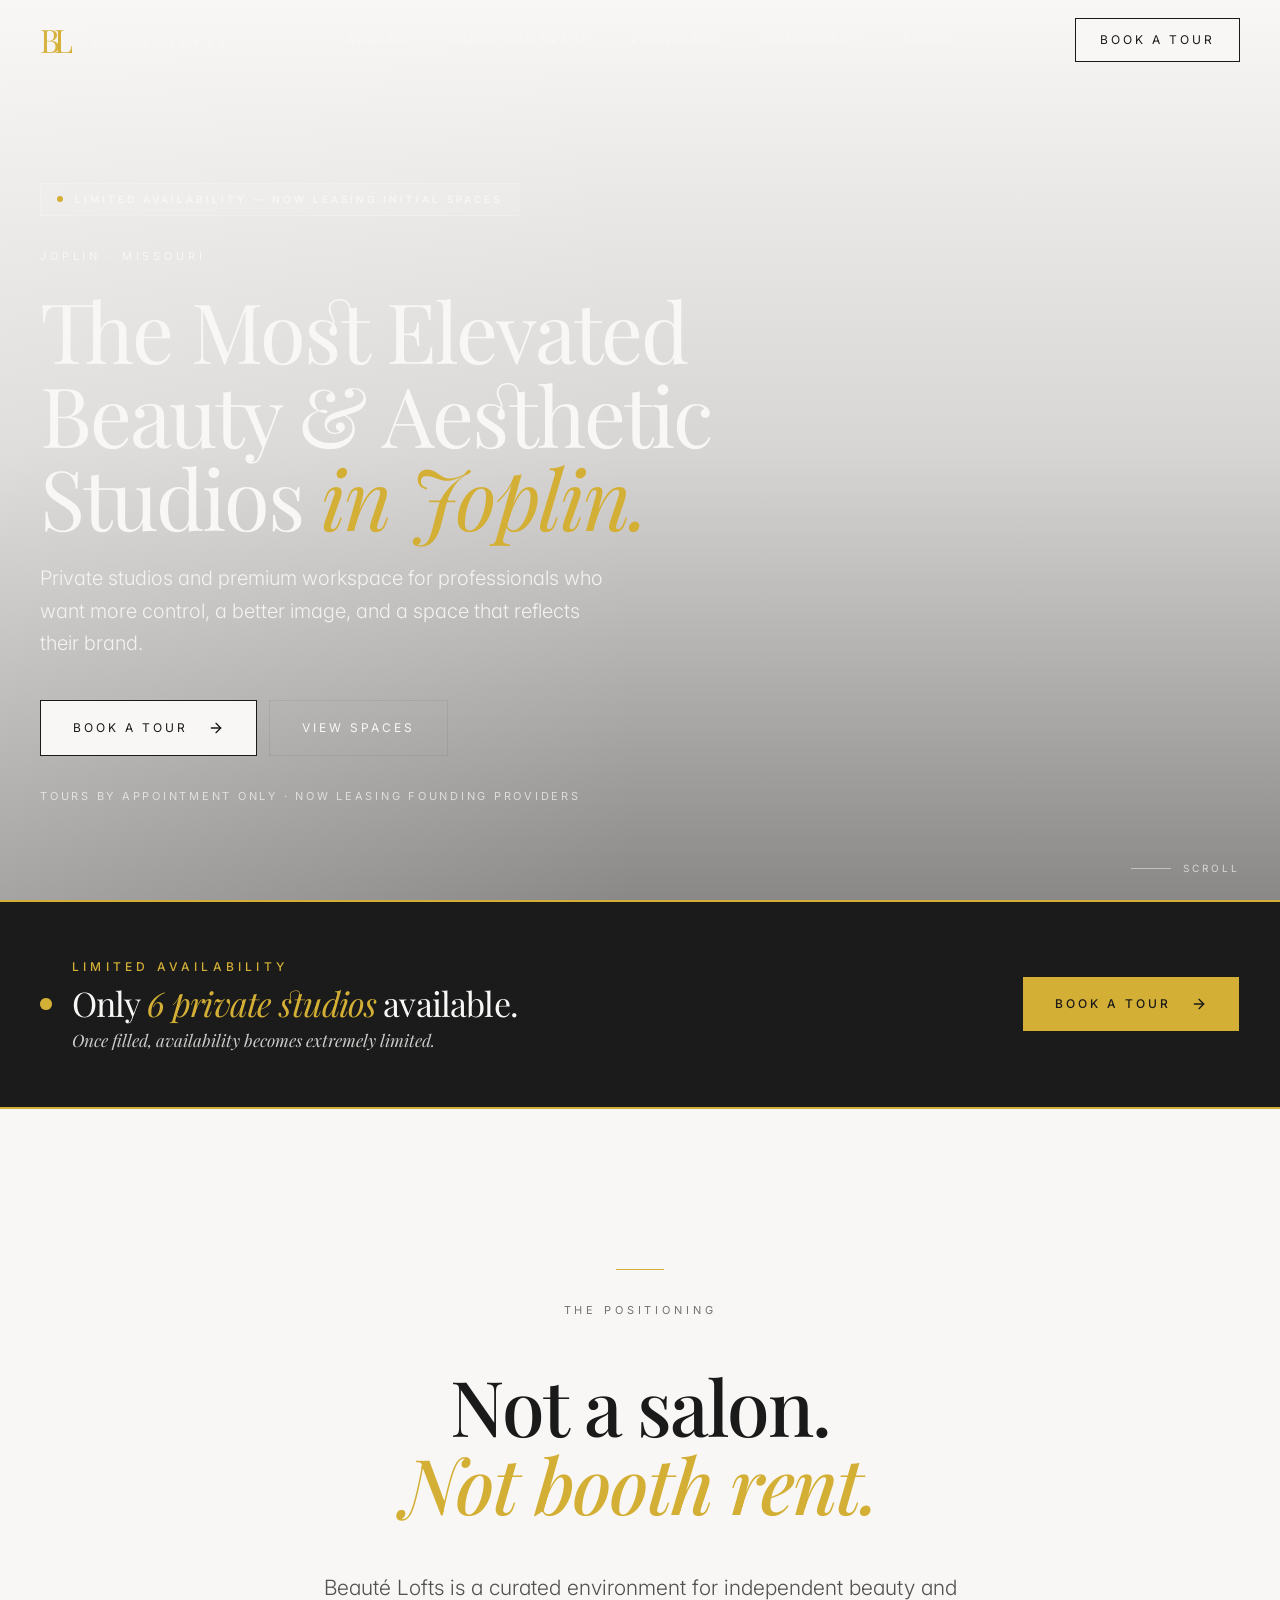
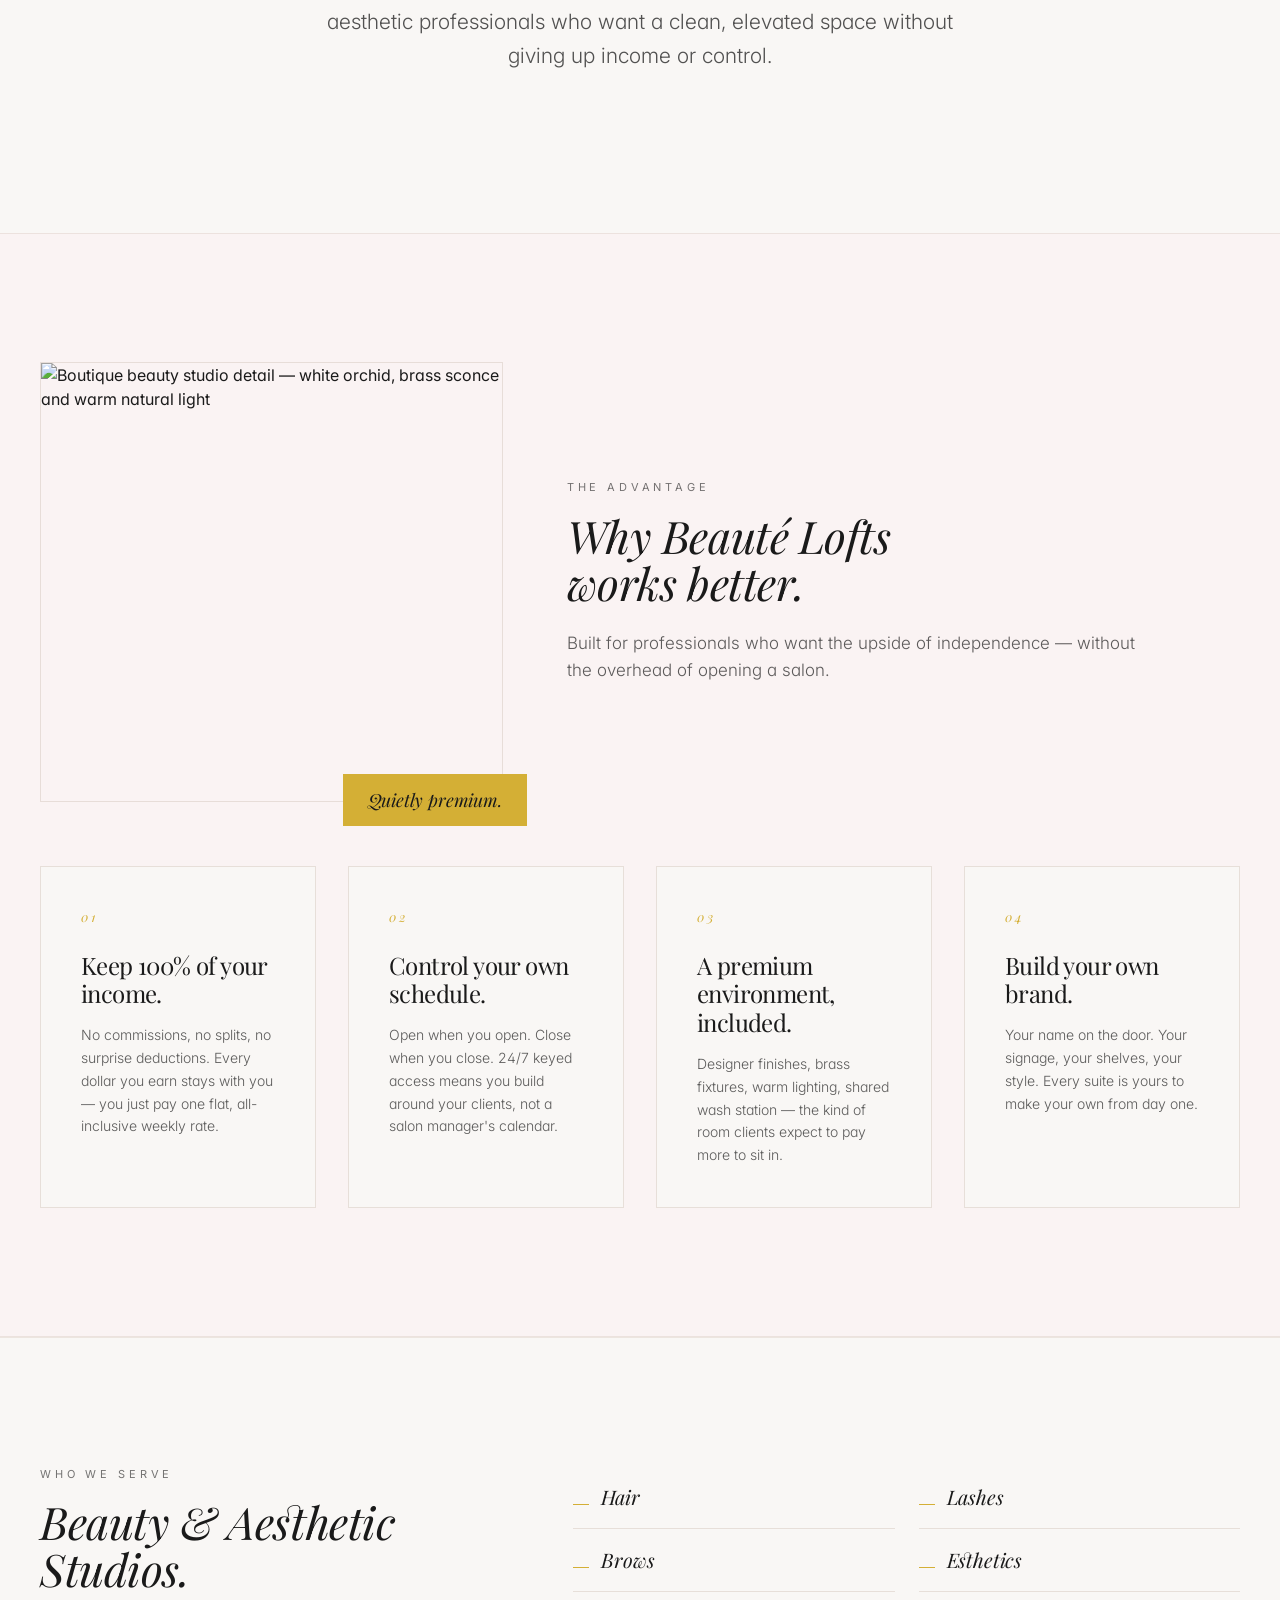
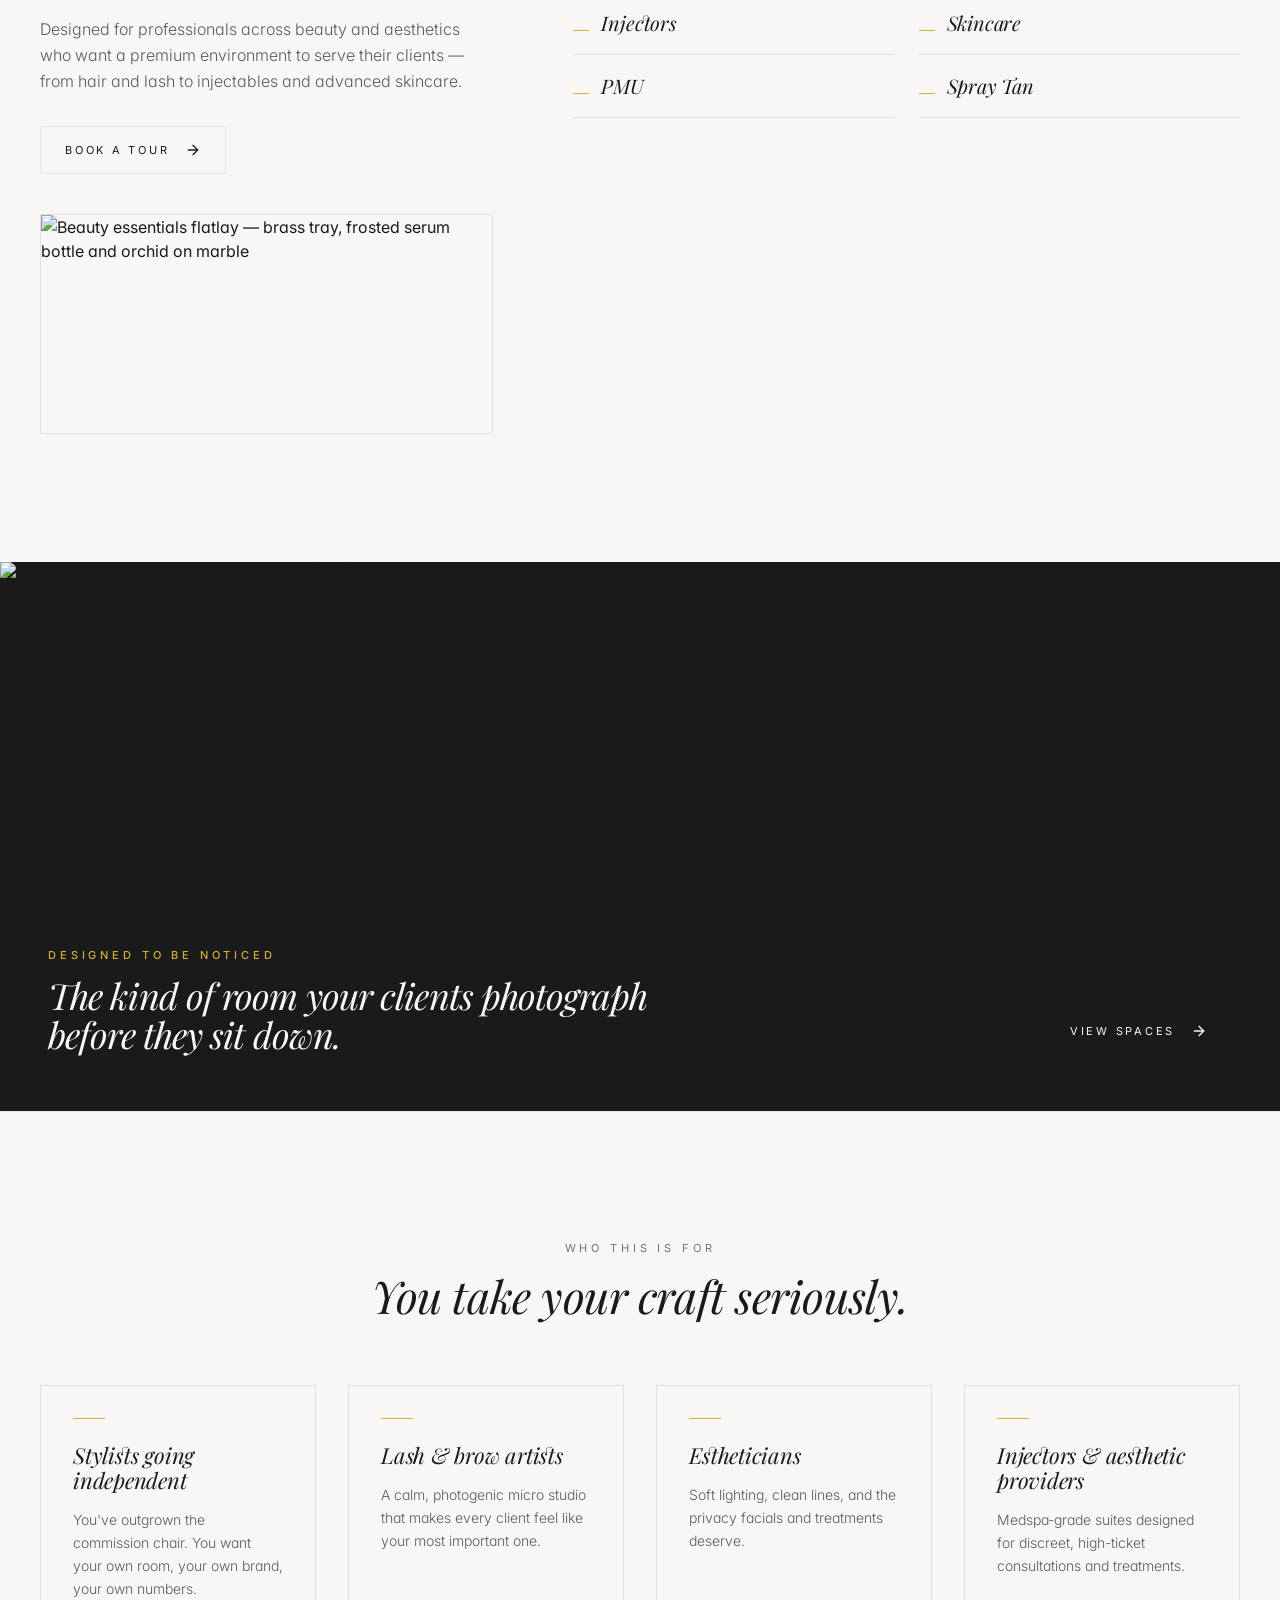
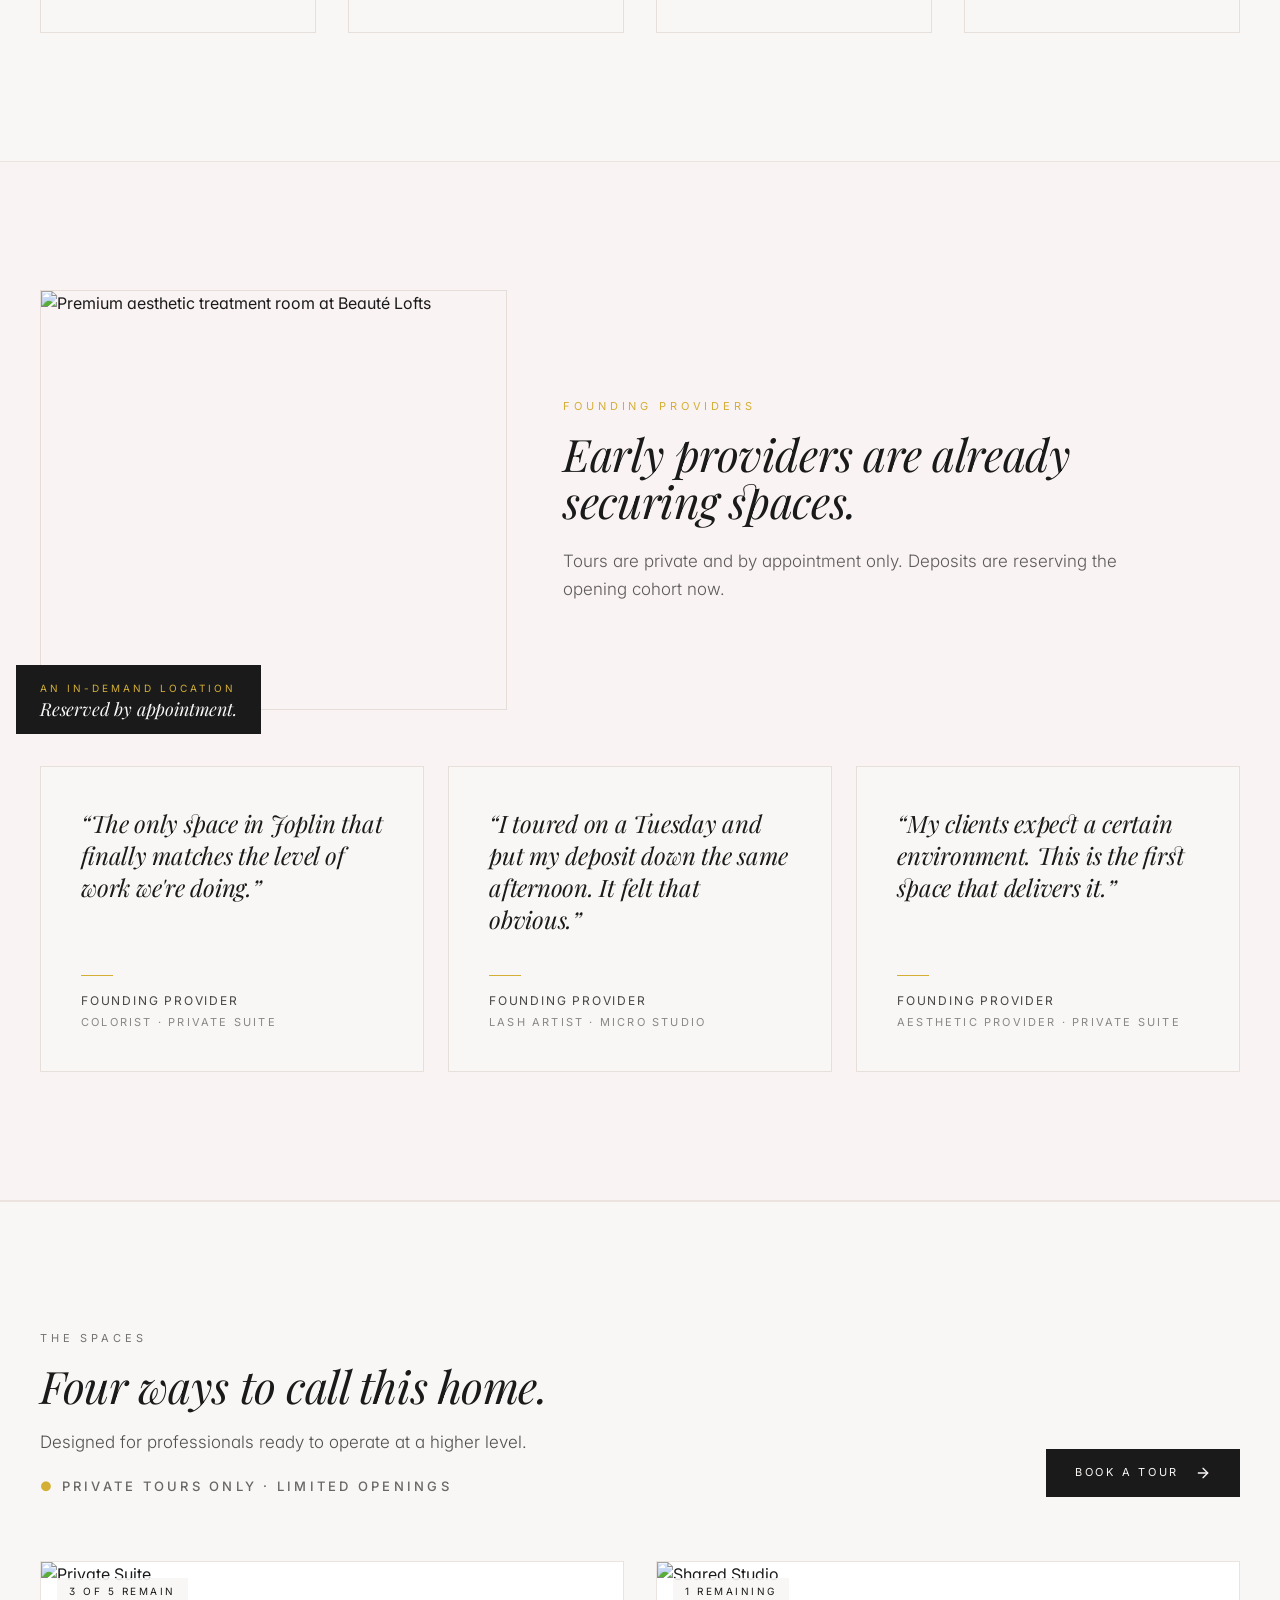
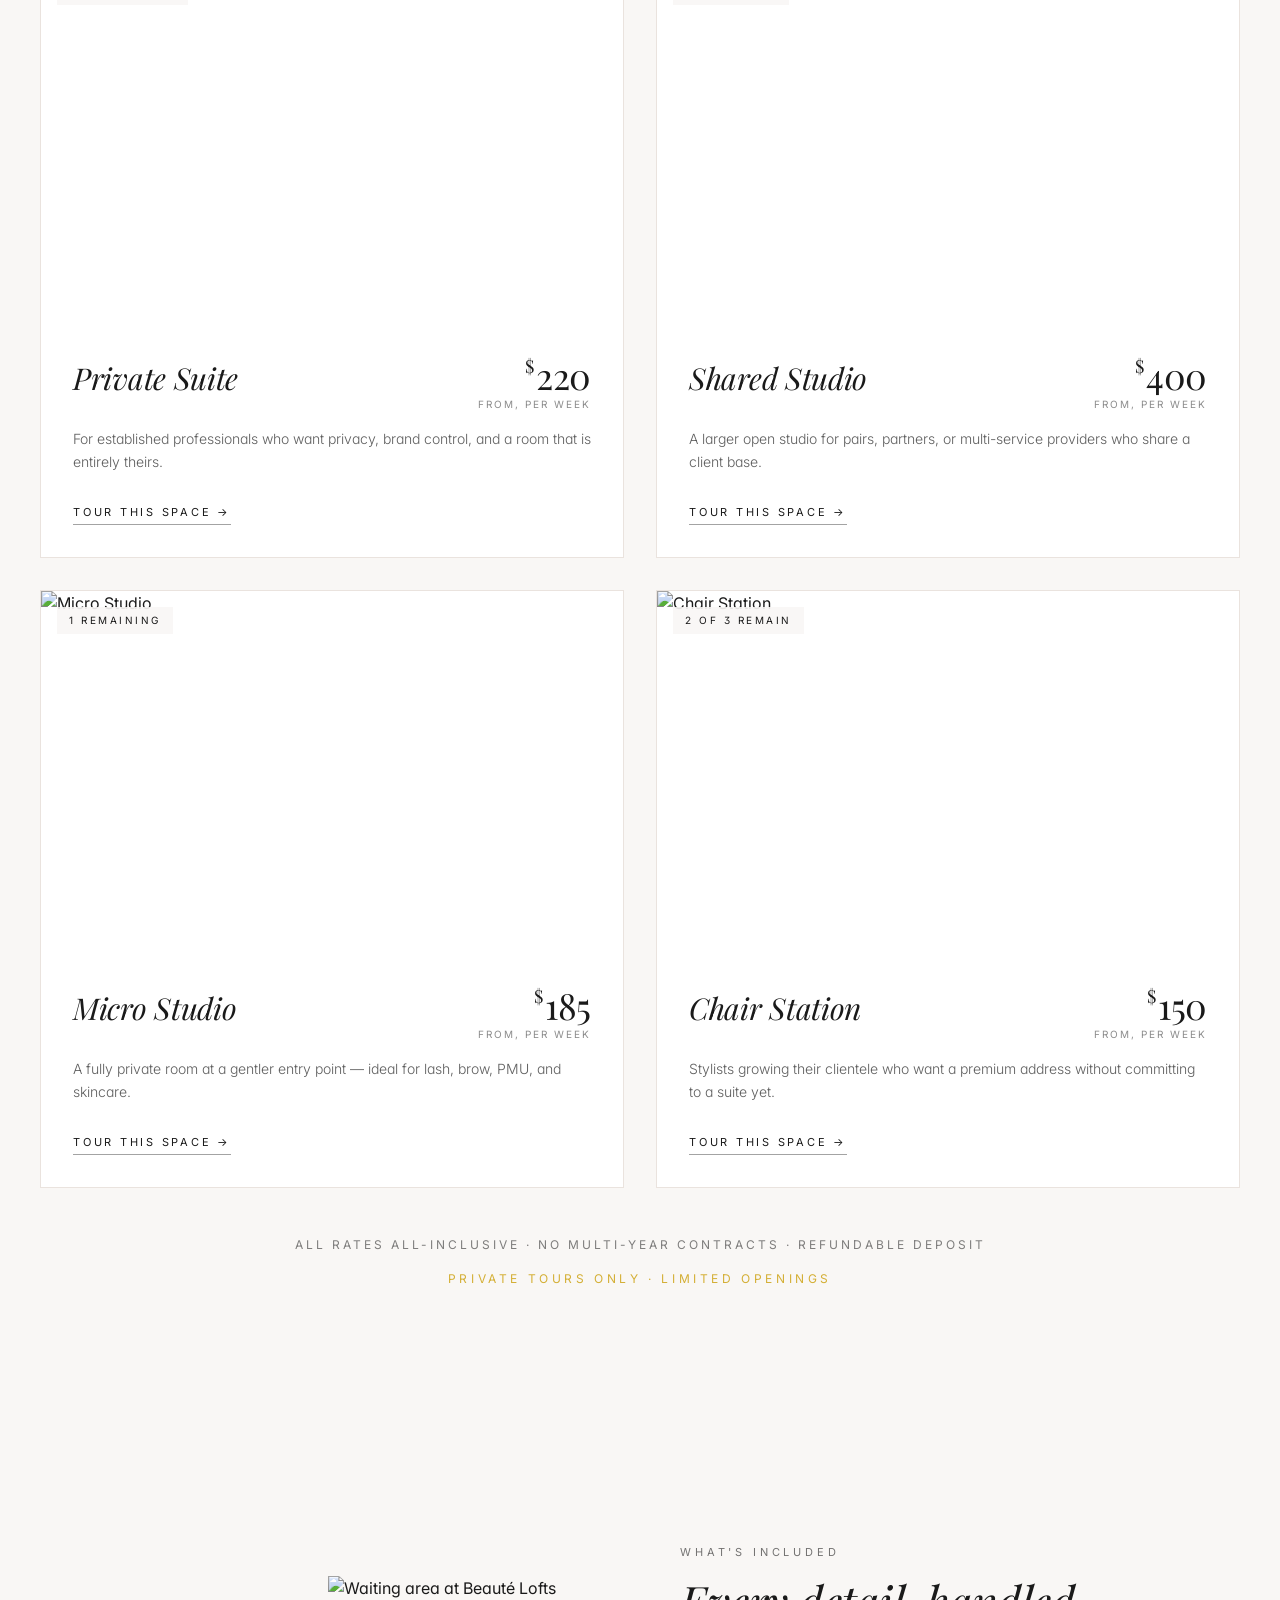
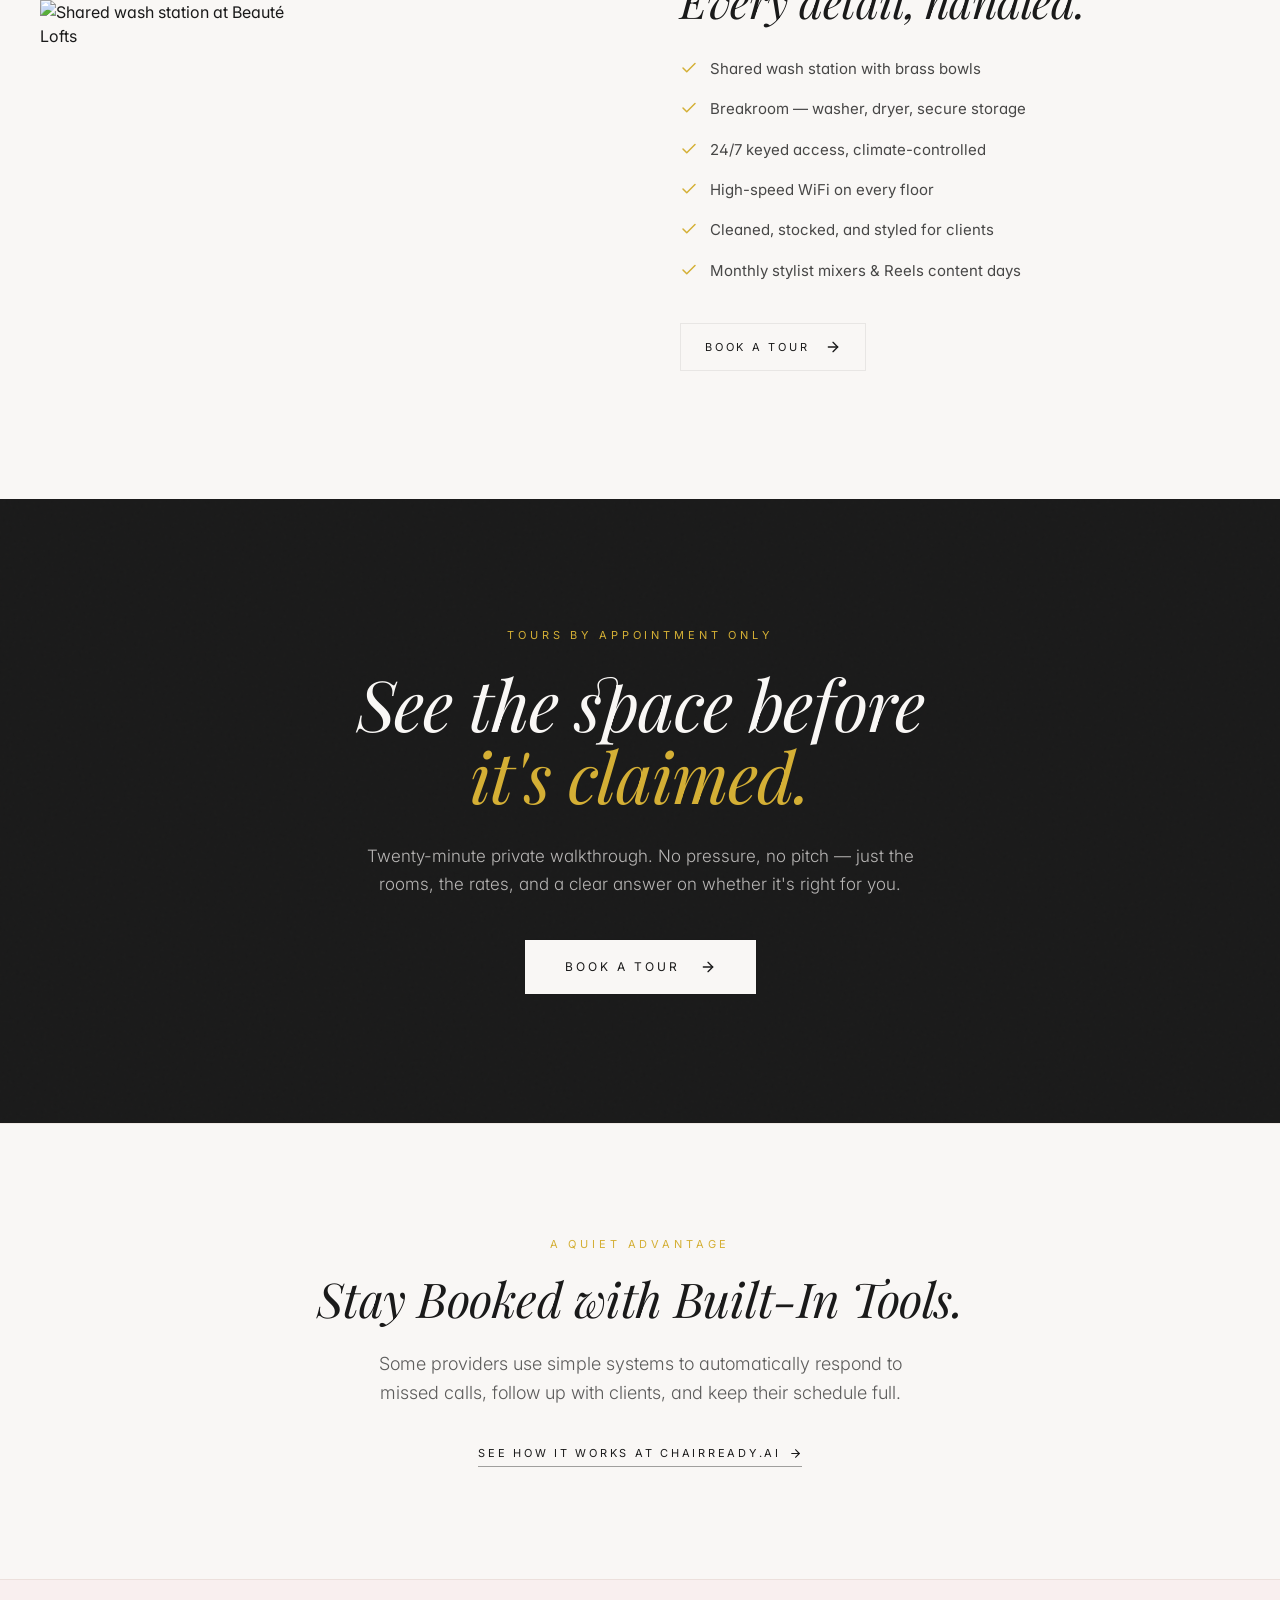
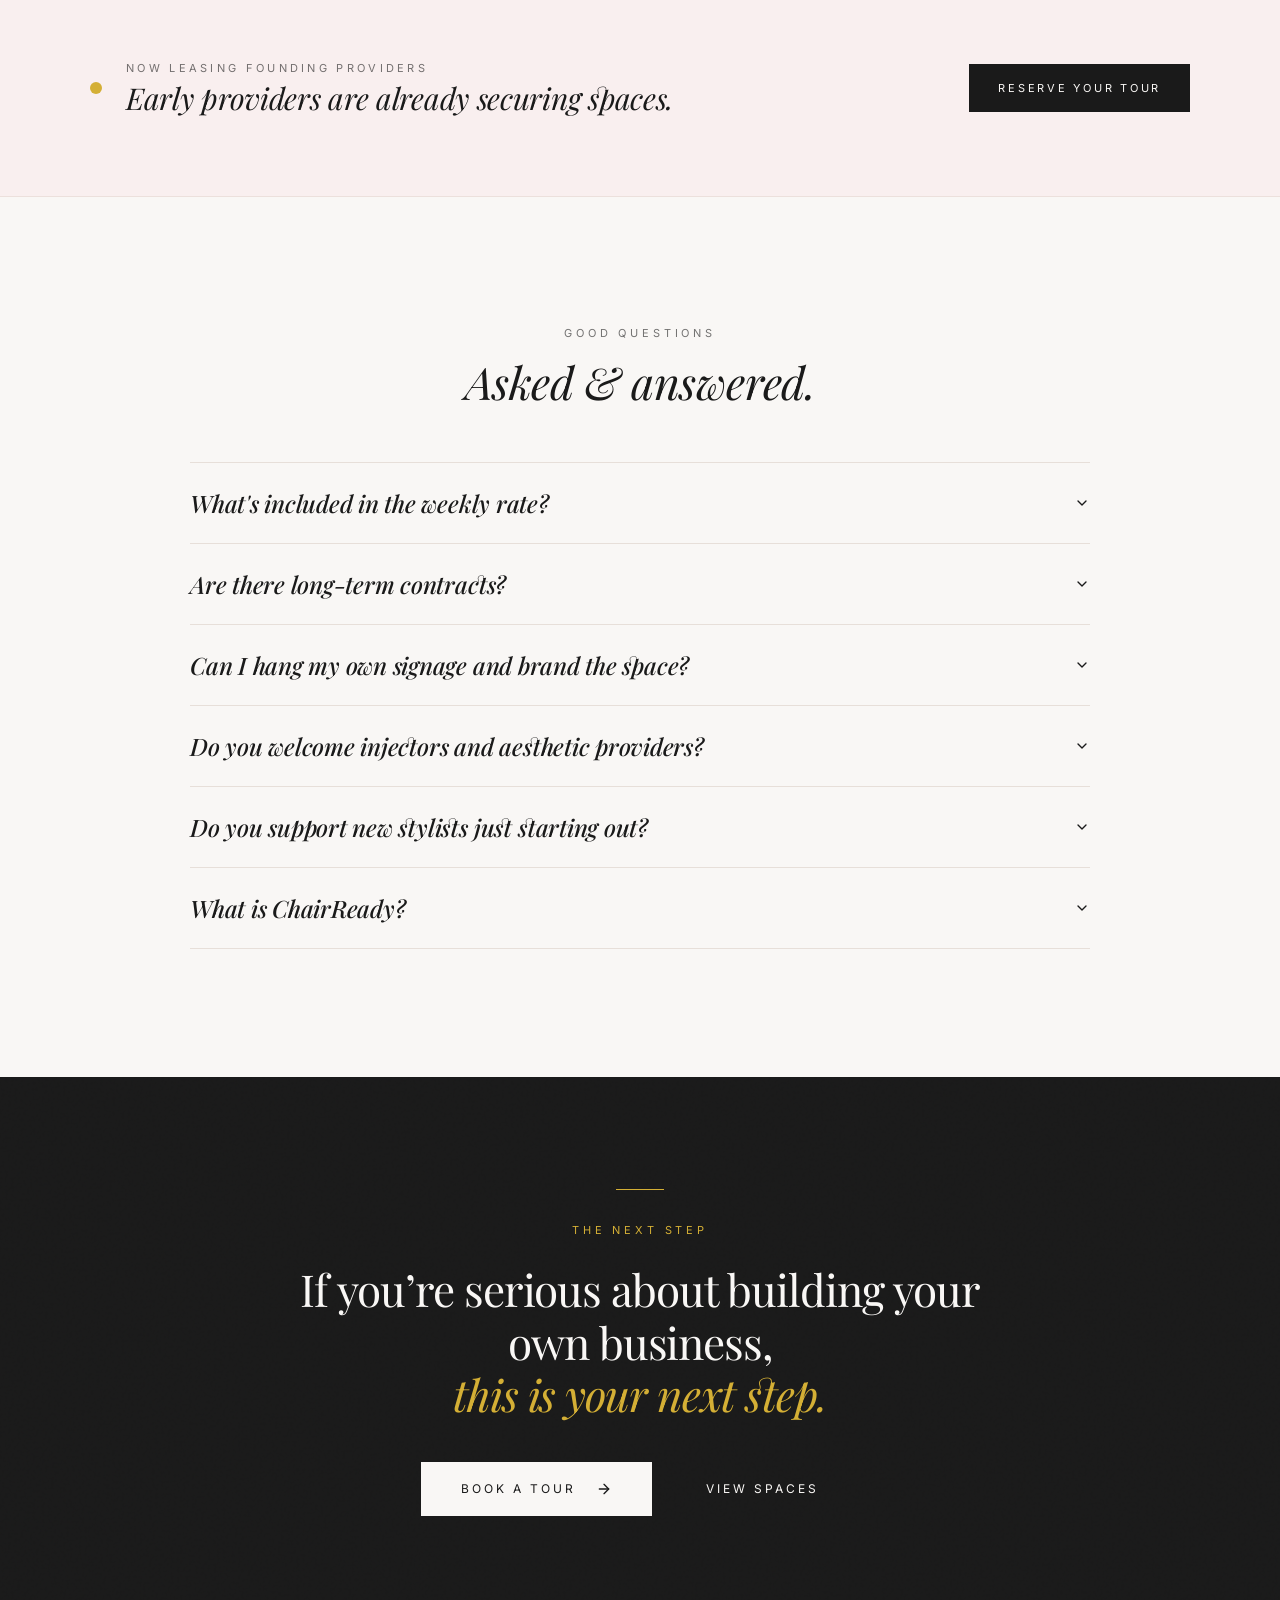
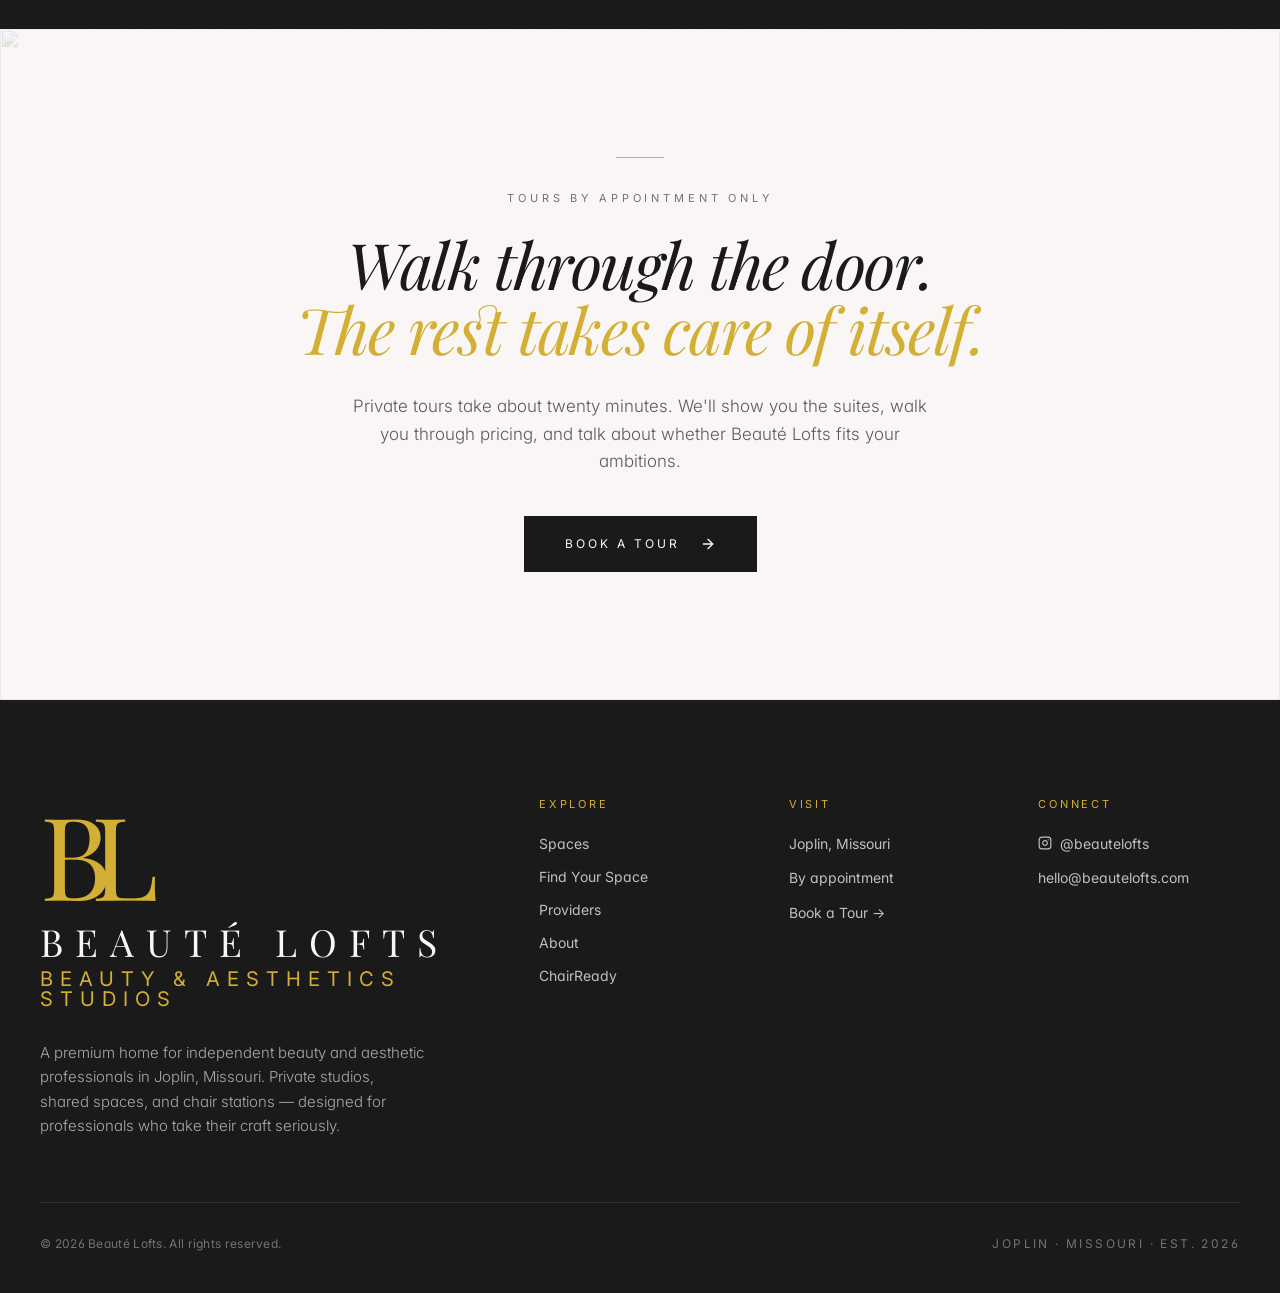
==== commit cb2bb76b: "Brief coverage: chair row banner, treatment room in social proof, waiting area in What's Included" ====
--- a/index.html
+++ b/index.html
@@ -52,8 +52,8 @@
       "telephone": ""
     }
     </script>
-    <script type="module" crossorigin src="./assets/index-BnnWXJ3A.js"></script>
-    <link rel="stylesheet" crossorigin href="./assets/index-DZPbrZY9.css">
+    <script type="module" crossorigin src="./assets/index-BcrC6GMA.js"></script>
+    <link rel="stylesheet" crossorigin href="./assets/index-CkNcOSzB.css">
   </head>
   <body>
     <div id="root"></div>
--- a/assets/index-CkNcOSzB.css
+++ b/assets/index-CkNcOSzB.css
@@ -0,0 +1 @@
+*,:before,:after{--tw-border-spacing-x: 0;--tw-border-spacing-y: 0;--tw-translate-x: 0;--tw-translate-y: 0;--tw-rotate: 0;--tw-skew-x: 0;--tw-skew-y: 0;--tw-scale-x: 1;--tw-scale-y: 1;--tw-pan-x: ;--tw-pan-y: ;--tw-pinch-zoom: ;--tw-scroll-snap-strictness: proximity;--tw-gradient-from-position: ;--tw-gradient-via-position: ;--tw-gradient-to-position: ;--tw-ordinal: ;--tw-slashed-zero: ;--tw-numeric-figure: ;--tw-numeric-spacing: ;--tw-numeric-fraction: ;--tw-ring-inset: ;--tw-ring-offset-width: 0px;--tw-ring-offset-color: #fff;--tw-ring-color: rgb(59 130 246 / .5);--tw-ring-offset-shadow: 0 0 #0000;--tw-ring-shadow: 0 0 #0000;--tw-shadow: 0 0 #0000;--tw-shadow-colored: 0 0 #0000;--tw-blur: ;--tw-brightness: ;--tw-contrast: ;--tw-grayscale: ;--tw-hue-rotate: ;--tw-invert: ;--tw-saturate: ;--tw-sepia: ;--tw-drop-shadow: ;--tw-backdrop-blur: ;--tw-backdrop-brightness: ;--tw-backdrop-contrast: ;--tw-backdrop-grayscale: ;--tw-backdrop-hue-rotate: ;--tw-backdrop-invert: ;--tw-backdrop-opacity: ;--tw-backdrop-saturate: ;--tw-backdrop-sepia: ;--tw-contain-size: ;--tw-contain-layout: ;--tw-contain-paint: ;--tw-contain-style: }::backdrop{--tw-border-spacing-x: 0;--tw-border-spacing-y: 0;--tw-translate-x: 0;--tw-translate-y: 0;--tw-rotate: 0;--tw-skew-x: 0;--tw-skew-y: 0;--tw-scale-x: 1;--tw-scale-y: 1;--tw-pan-x: ;--tw-pan-y: ;--tw-pinch-zoom: ;--tw-scroll-snap-strictness: proximity;--tw-gradient-from-position: ;--tw-gradient-via-position: ;--tw-gradient-to-position: ;--tw-ordinal: ;--tw-slashed-zero: ;--tw-numeric-figure: ;--tw-numeric-spacing: ;--tw-numeric-fraction: ;--tw-ring-inset: ;--tw-ring-offset-width: 0px;--tw-ring-offset-color: #fff;--tw-ring-color: rgb(59 130 246 / .5);--tw-ring-offset-shadow: 0 0 #0000;--tw-ring-shadow: 0 0 #0000;--tw-shadow: 0 0 #0000;--tw-shadow-colored: 0 0 #0000;--tw-blur: ;--tw-brightness: ;--tw-contrast: ;--tw-grayscale: ;--tw-hue-rotate: ;--tw-invert: ;--tw-saturate: ;--tw-sepia: ;--tw-drop-shadow: ;--tw-backdrop-blur: ;--tw-backdrop-brightness: ;--tw-backdrop-contrast: ;--tw-backdrop-grayscale: ;--tw-backdrop-hue-rotate: ;--tw-backdrop-invert: ;--tw-backdrop-opacity: ;--tw-backdrop-saturate: ;--tw-backdrop-sepia: ;--tw-contain-size: ;--tw-contain-layout: ;--tw-contain-paint: ;--tw-contain-style: }*,:before,:after{box-sizing:border-box;border-width:0;border-style:solid;border-color:#e5e7eb}:before,:after{--tw-content: ""}html,:host{line-height:1.5;-webkit-text-size-adjust:100%;-moz-tab-size:4;-o-tab-size:4;tab-size:4;font-family:var(--font-sans);font-feature-settings:normal;font-variation-settings:normal;-webkit-tap-highlight-color:transparent}body{margin:0;line-height:inherit}hr{height:0;color:inherit;border-top-width:1px}abbr:where([title]){-webkit-text-decoration:underline dotted;text-decoration:underline dotted}h1,h2,h3,h4,h5,h6{font-size:inherit;font-weight:inherit}a{color:inherit;text-decoration:inherit}b,strong{font-weight:bolder}code,kbd,samp,pre{font-family:var(--font-mono);font-feature-settings:normal;font-variation-settings:normal;font-size:1em}small{font-size:80%}sub,sup{font-size:75%;line-height:0;position:relative;vertical-align:baseline}sub{bottom:-.25em}sup{top:-.5em}table{text-indent:0;border-color:inherit;border-collapse:collapse}button,input,optgroup,select,textarea{font-family:inherit;font-feature-settings:inherit;font-variation-settings:inherit;font-size:100%;font-weight:inherit;line-height:inherit;letter-spacing:inherit;color:inherit;margin:0;padding:0}button,select{text-transform:none}button,input:where([type=button]),input:where([type=reset]),input:where([type=submit]){-webkit-appearance:button;background-color:transparent;background-image:none}:-moz-focusring{outline:auto}:-moz-ui-invalid{box-shadow:none}progress{vertical-align:baseline}::-webkit-inner-spin-button,::-webkit-outer-spin-button{height:auto}[type=search]{-webkit-appearance:textfield;outline-offset:-2px}::-webkit-search-decoration{-webkit-appearance:none}::-webkit-file-upload-button{-webkit-appearance:button;font:inherit}summary{display:list-item}blockquote,dl,dd,h1,h2,h3,h4,h5,h6,hr,figure,p,pre{margin:0}fieldset{margin:0;padding:0}legend{padding:0}ol,ul,menu{list-style:none;margin:0;padding:0}dialog{padding:0}textarea{resize:vertical}input::-moz-placeholder,textarea::-moz-placeholder{opacity:1;color:#9ca3af}input::placeholder,textarea::placeholder{opacity:1;color:#9ca3af}button,[role=button]{cursor:pointer}:disabled{cursor:default}img,svg,video,canvas,audio,iframe,embed,object{display:block;vertical-align:middle}img,video{max-width:100%;height:auto}[hidden]:where(:not([hidden=until-found])){display:none}*{--tw-border-opacity: 1;border-color:hsl(var(--border) / var(--tw-border-opacity, 1))}html{scroll-behavior:smooth}body{--tw-bg-opacity: 1;background-color:hsl(var(--background) / var(--tw-bg-opacity, 1));font-family:var(--font-sans);--tw-text-opacity: 1;color:hsl(var(--foreground) / var(--tw-text-opacity, 1));font-feature-settings:"ss01","cv11";-webkit-font-smoothing:antialiased;-moz-osx-font-smoothing:grayscale}.font-display{font-family:var(--font-display);font-feature-settings:"liga","dlig","swsh";letter-spacing:-.01em}.divider-gold{height:1px;width:48px;background:hsl(var(--gold))}.grain:before{content:"";position:absolute;inset:0;pointer-events:none;opacity:.04;mix-blend-mode:multiply;background-image:url("data:image/svg+xml,%3Csvg viewBox='0 0 200 200' xmlns='http://www.w3.org/2000/svg'%3E%3Cfilter id='n'%3E%3CfeTurbulence type='fractalNoise' baseFrequency='0.9' numOctaves='2' stitchTiles='stitch'/%3E%3C/filter%3E%3Crect width='100%25' height='100%25' filter='url(%23n)'/%3E%3C/svg%3E")}::-moz-selection{background:hsl(var(--gold) / .35);color:hsl(var(--matte-black))}::selection{background:hsl(var(--gold) / .35);color:hsl(var(--matte-black))}.sr-only{position:absolute;width:1px;height:1px;padding:0;margin:-1px;overflow:hidden;clip:rect(0,0,0,0);white-space:nowrap;border-width:0}.pointer-events-none{pointer-events:none}.pointer-events-auto{pointer-events:auto}.visible{visibility:visible}.invisible{visibility:hidden}.static{position:static}.fixed{position:fixed}.absolute{position:absolute}.relative{position:relative}.inset-0{inset:0}.inset-x-0{left:0;right:0}.inset-y-0{top:0;bottom:0}.-bottom-1\.5{bottom:-.375rem}.-bottom-12{bottom:-3rem}.-bottom-4{bottom:-1rem}.-left-12{left:-3rem}.-left-4{left:-1rem}.-right-12{right:-3rem}.-right-4{right:-1rem}.-top-12{top:-3rem}.bottom-0{bottom:0}.bottom-6{bottom:1.5rem}.left-0{left:0}.left-1{left:.25rem}.left-1\/2{left:50%}.left-2{left:.5rem}.left-4{left:1rem}.left-\[50\%\]{left:50%}.right-0{right:0}.right-1{right:.25rem}.right-2{right:.5rem}.right-3{right:.75rem}.right-4{right:1rem}.right-6{right:1.5rem}.top-0{top:0}.top-1\.5{top:.375rem}.top-1\/2{top:50%}.top-2{top:.5rem}.top-3\.5{top:.875rem}.top-4{top:1rem}.top-\[1px\]{top:1px}.top-\[50\%\]{top:50%}.top-\[60\%\]{top:60%}.top-full{top:100%}.z-10{z-index:10}.z-20{z-index:20}.z-50{z-index:50}.z-\[100\]{z-index:100}.z-\[1\]{z-index:1}.-mx-1{margin-left:-.25rem;margin-right:-.25rem}.mx-2{margin-left:.5rem;margin-right:.5rem}.mx-3\.5{margin-left:.875rem;margin-right:.875rem}.mx-4{margin-left:1rem;margin-right:1rem}.mx-auto{margin-left:auto;margin-right:auto}.my-0\.5{margin-top:.125rem;margin-bottom:.125rem}.my-1{margin-top:.25rem;margin-bottom:.25rem}.-ml-4{margin-left:-1rem}.-mt-4{margin-top:-1rem}.mb-1{margin-bottom:.25rem}.mb-10{margin-bottom:2.5rem}.mb-12{margin-bottom:3rem}.mb-14{margin-bottom:3.5rem}.mb-16{margin-bottom:4rem}.mb-2{margin-bottom:.5rem}.mb-3{margin-bottom:.75rem}.mb-4{margin-bottom:1rem}.mb-5{margin-bottom:1.25rem}.mb-6{margin-bottom:1.5rem}.mb-8{margin-bottom:2rem}.ml-1{margin-left:.25rem}.ml-2{margin-left:.5rem}.ml-3{margin-left:.75rem}.ml-auto{margin-left:auto}.mr-0\.5{margin-right:.125rem}.mr-2{margin-right:.5rem}.mt-0\.5{margin-top:.125rem}.mt-1{margin-top:.25rem}.mt-1\.5{margin-top:.375rem}.mt-10{margin-top:2.5rem}.mt-12{margin-top:3rem}.mt-2{margin-top:.5rem}.mt-24{margin-top:6rem}.mt-4{margin-top:1rem}.mt-5{margin-top:1.25rem}.mt-6{margin-top:1.5rem}.mt-8{margin-top:2rem}.mt-auto{margin-top:auto}.block{display:block}.flex{display:flex}.inline-flex{display:inline-flex}.table{display:table}.grid{display:grid}.hidden{display:none}.aspect-\[16\/10\]{aspect-ratio:16/10}.aspect-\[16\/9\]{aspect-ratio:16/9}.aspect-\[3\/4\]{aspect-ratio:3/4}.aspect-\[4\/3\]{aspect-ratio:4/3}.aspect-square{aspect-ratio:1 / 1}.aspect-video{aspect-ratio:16 / 9}.size-4{width:1rem;height:1rem}.h-1\.5{height:.375rem}.h-10{height:2.5rem}.h-11{height:2.75rem}.h-12{height:3rem}.h-14{height:3.5rem}.h-2{height:.5rem}.h-2\.5{height:.625rem}.h-20{height:5rem}.h-3{height:.75rem}.h-3\.5{height:.875rem}.h-4{height:1rem}.h-5{height:1.25rem}.h-6{height:1.5rem}.h-7{height:1.75rem}.h-8{height:2rem}.h-9{height:2.25rem}.h-\[1px\]{height:1px}.h-\[220px\]{height:220px}.h-\[320px\]{height:320px}.h-\[60vh\]{height:60vh}.h-\[var\(--radix-navigation-menu-viewport-height\)\]{height:var(--radix-navigation-menu-viewport-height)}.h-\[var\(--radix-select-trigger-height\)\]{height:var(--radix-select-trigger-height)}.h-auto{height:auto}.h-full{height:100%}.h-px{height:1px}.h-svh{height:100svh}.max-h-0{max-height:0px}.max-h-\[--radix-context-menu-content-available-height\]{max-height:var(--radix-context-menu-content-available-height)}.max-h-\[--radix-select-content-available-height\]{max-height:var(--radix-select-content-available-height)}.max-h-\[300px\]{max-height:300px}.max-h-\[520px\]{max-height:520px}.max-h-\[var\(--radix-dropdown-menu-content-available-height\)\]{max-height:var(--radix-dropdown-menu-content-available-height)}.max-h-screen{max-height:100vh}.min-h-0{min-height:0px}.min-h-10{min-height:2.5rem}.min-h-8{min-height:2rem}.min-h-9{min-height:2.25rem}.min-h-\[100svh\]{min-height:100svh}.min-h-\[440px\]{min-height:440px}.min-h-\[80px\]{min-height:80px}.min-h-screen{min-height:100vh}.min-h-svh{min-height:100svh}.w-0{width:0px}.w-1{width:.25rem}.w-1\.5{width:.375rem}.w-10{width:2.5rem}.w-11{width:2.75rem}.w-12{width:3rem}.w-14{width:3.5rem}.w-2{width:.5rem}.w-2\.5{width:.625rem}.w-3{width:.75rem}.w-3\.5{width:.875rem}.w-3\/4{width:75%}.w-4{width:1rem}.w-5{width:1.25rem}.w-64{width:16rem}.w-7{width:1.75rem}.w-72{width:18rem}.w-8{width:2rem}.w-9{width:2.25rem}.w-\[100px\]{width:100px}.w-\[1px\]{width:1px}.w-\[var\(--sidebar-width\)\]{width:var(--sidebar-width)}.w-auto{width:auto}.w-full{width:100%}.w-max{width:-moz-max-content;width:max-content}.w-px{width:1px}.min-w-0{min-width:0px}.min-w-10{min-width:2.5rem}.min-w-11{min-width:2.75rem}.min-w-5{min-width:1.25rem}.min-w-9{min-width:2.25rem}.min-w-\[12rem\]{min-width:12rem}.min-w-\[8rem\]{min-width:8rem}.min-w-\[var\(--radix-select-trigger-width\)\]{min-width:var(--radix-select-trigger-width)}.max-w-2xl{max-width:42rem}.max-w-3xl{max-width:48rem}.max-w-\[1100px\]{max-width:1100px}.max-w-\[1200px\]{max-width:1200px}.max-w-\[1400px\]{max-width:1400px}.max-w-\[520px\]{max-width:520px}.max-w-\[900px\]{max-width:900px}.max-w-\[var\(--skeleton-width\)\]{max-width:var(--skeleton-width)}.max-w-lg{max-width:32rem}.max-w-max{max-width:-moz-max-content;max-width:max-content}.max-w-md{max-width:28rem}.max-w-sm{max-width:24rem}.max-w-xl{max-width:36rem}.flex-1{flex:1 1 0%}.shrink-0{flex-shrink:0}.grow{flex-grow:1}.grow-0{flex-grow:0}.basis-full{flex-basis:100%}.caption-bottom{caption-side:bottom}.border-collapse{border-collapse:collapse}.origin-\[--radix-context-menu-content-transform-origin\]{transform-origin:var(--radix-context-menu-content-transform-origin)}.origin-\[--radix-dropdown-menu-content-transform-origin\]{transform-origin:var(--radix-dropdown-menu-content-transform-origin)}.origin-\[--radix-hover-card-content-transform-origin\]{transform-origin:var(--radix-hover-card-content-transform-origin)}.origin-\[--radix-menubar-content-transform-origin\]{transform-origin:var(--radix-menubar-content-transform-origin)}.origin-\[--radix-popover-content-transform-origin\]{transform-origin:var(--radix-popover-content-transform-origin)}.origin-\[--radix-select-content-transform-origin\]{transform-origin:var(--radix-select-content-transform-origin)}.origin-\[--radix-tooltip-content-transform-origin\]{transform-origin:var(--radix-tooltip-content-transform-origin)}.-translate-x-1\/2{--tw-translate-x: -50%;transform:translate(var(--tw-translate-x),var(--tw-translate-y)) rotate(var(--tw-rotate)) skew(var(--tw-skew-x)) skewY(var(--tw-skew-y)) scaleX(var(--tw-scale-x)) scaleY(var(--tw-scale-y))}.-translate-x-px{--tw-translate-x: -1px;transform:translate(var(--tw-translate-x),var(--tw-translate-y)) rotate(var(--tw-rotate)) skew(var(--tw-skew-x)) skewY(var(--tw-skew-y)) scaleX(var(--tw-scale-x)) scaleY(var(--tw-scale-y))}.-translate-y-1\/2{--tw-translate-y: -50%;transform:translate(var(--tw-translate-x),var(--tw-translate-y)) rotate(var(--tw-rotate)) skew(var(--tw-skew-x)) skewY(var(--tw-skew-y)) scaleX(var(--tw-scale-x)) scaleY(var(--tw-scale-y))}.translate-x-\[-50\%\]{--tw-translate-x: -50%;transform:translate(var(--tw-translate-x),var(--tw-translate-y)) rotate(var(--tw-rotate)) skew(var(--tw-skew-x)) skewY(var(--tw-skew-y)) scaleX(var(--tw-scale-x)) scaleY(var(--tw-scale-y))}.translate-x-px{--tw-translate-x: 1px;transform:translate(var(--tw-translate-x),var(--tw-translate-y)) rotate(var(--tw-rotate)) skew(var(--tw-skew-x)) skewY(var(--tw-skew-y)) scaleX(var(--tw-scale-x)) scaleY(var(--tw-scale-y))}.translate-y-6{--tw-translate-y: 1.5rem;transform:translate(var(--tw-translate-x),var(--tw-translate-y)) rotate(var(--tw-rotate)) skew(var(--tw-skew-x)) skewY(var(--tw-skew-y)) scaleX(var(--tw-scale-x)) scaleY(var(--tw-scale-y))}.translate-y-\[-50\%\]{--tw-translate-y: -50%;transform:translate(var(--tw-translate-x),var(--tw-translate-y)) rotate(var(--tw-rotate)) skew(var(--tw-skew-x)) skewY(var(--tw-skew-y)) scaleX(var(--tw-scale-x)) scaleY(var(--tw-scale-y))}.rotate-45{--tw-rotate: 45deg;transform:translate(var(--tw-translate-x),var(--tw-translate-y)) rotate(var(--tw-rotate)) skew(var(--tw-skew-x)) skewY(var(--tw-skew-y)) scaleX(var(--tw-scale-x)) scaleY(var(--tw-scale-y))}.rotate-90{--tw-rotate: 90deg;transform:translate(var(--tw-translate-x),var(--tw-translate-y)) rotate(var(--tw-rotate)) skew(var(--tw-skew-x)) skewY(var(--tw-skew-y)) scaleX(var(--tw-scale-x)) scaleY(var(--tw-scale-y))}.scale-105{--tw-scale-x: 1.05;--tw-scale-y: 1.05;transform:translate(var(--tw-translate-x),var(--tw-translate-y)) rotate(var(--tw-rotate)) skew(var(--tw-skew-x)) skewY(var(--tw-skew-y)) scaleX(var(--tw-scale-x)) scaleY(var(--tw-scale-y))}.transform{transform:translate(var(--tw-translate-x),var(--tw-translate-y)) rotate(var(--tw-rotate)) skew(var(--tw-skew-x)) skewY(var(--tw-skew-y)) scaleX(var(--tw-scale-x)) scaleY(var(--tw-scale-y))}@keyframes ping{75%,to{transform:scale(2);opacity:0}}.animate-ping{animation:ping 1s cubic-bezier(0,0,.2,1) infinite}@keyframes pulse{50%{opacity:.5}}.animate-pulse{animation:pulse 2s cubic-bezier(.4,0,.6,1) infinite}.cursor-default{cursor:default}.cursor-pointer{cursor:pointer}.touch-none{touch-action:none}.select-none{-webkit-user-select:none;-moz-user-select:none;user-select:none}.list-none{list-style-type:none}.grid-cols-2{grid-template-columns:repeat(2,minmax(0,1fr))}.flex-row{flex-direction:row}.flex-col{flex-direction:column}.flex-col-reverse{flex-direction:column-reverse}.flex-wrap{flex-wrap:wrap}.items-start{align-items:flex-start}.items-end{align-items:flex-end}.items-center{align-items:center}.items-baseline{align-items:baseline}.items-stretch{align-items:stretch}.justify-center{justify-content:center}.justify-between{justify-content:space-between}.gap-1{gap:.25rem}.gap-1\.5{gap:.375rem}.gap-10{gap:2.5rem}.gap-12{gap:3rem}.gap-2{gap:.5rem}.gap-3{gap:.75rem}.gap-4{gap:1rem}.gap-5{gap:1.25rem}.gap-6{gap:1.5rem}.gap-8{gap:2rem}.gap-px{gap:1px}.gap-x-6{-moz-column-gap:1.5rem;column-gap:1.5rem}.space-x-1>:not([hidden])~:not([hidden]){--tw-space-x-reverse: 0;margin-right:calc(.25rem * var(--tw-space-x-reverse));margin-left:calc(.25rem * calc(1 - var(--tw-space-x-reverse)))}.space-x-4>:not([hidden])~:not([hidden]){--tw-space-x-reverse: 0;margin-right:calc(1rem * var(--tw-space-x-reverse));margin-left:calc(1rem * calc(1 - var(--tw-space-x-reverse)))}.space-y-1>:not([hidden])~:not([hidden]){--tw-space-y-reverse: 0;margin-top:calc(.25rem * calc(1 - var(--tw-space-y-reverse)));margin-bottom:calc(.25rem * var(--tw-space-y-reverse))}.space-y-1\.5>:not([hidden])~:not([hidden]){--tw-space-y-reverse: 0;margin-top:calc(.375rem * calc(1 - var(--tw-space-y-reverse)));margin-bottom:calc(.375rem * var(--tw-space-y-reverse))}.space-y-2>:not([hidden])~:not([hidden]){--tw-space-y-reverse: 0;margin-top:calc(.5rem * calc(1 - var(--tw-space-y-reverse)));margin-bottom:calc(.5rem * var(--tw-space-y-reverse))}.space-y-3>:not([hidden])~:not([hidden]){--tw-space-y-reverse: 0;margin-top:calc(.75rem * calc(1 - var(--tw-space-y-reverse)));margin-bottom:calc(.75rem * var(--tw-space-y-reverse))}.space-y-4>:not([hidden])~:not([hidden]){--tw-space-y-reverse: 0;margin-top:calc(1rem * calc(1 - var(--tw-space-y-reverse)));margin-bottom:calc(1rem * var(--tw-space-y-reverse))}.space-y-5>:not([hidden])~:not([hidden]){--tw-space-y-reverse: 0;margin-top:calc(1.25rem * calc(1 - var(--tw-space-y-reverse)));margin-bottom:calc(1.25rem * var(--tw-space-y-reverse))}.space-y-6>:not([hidden])~:not([hidden]){--tw-space-y-reverse: 0;margin-top:calc(1.5rem * calc(1 - var(--tw-space-y-reverse)));margin-bottom:calc(1.5rem * var(--tw-space-y-reverse))}.overflow-auto{overflow:auto}.overflow-hidden{overflow:hidden}.overflow-y-auto{overflow-y:auto}.overflow-x-hidden{overflow-x:hidden}.whitespace-nowrap{white-space:nowrap}.break-words{overflow-wrap:break-word}.rounded-\[2px\]{border-radius:2px}.rounded-\[inherit\]{border-radius:inherit}.rounded-full{border-radius:9999px}.rounded-lg{border-radius:.5625rem}.rounded-md{border-radius:.375rem}.rounded-none{border-radius:0}.rounded-sm{border-radius:.1875rem}.rounded-xl{border-radius:.75rem}.rounded-t-\[10px\]{border-top-left-radius:10px;border-top-right-radius:10px}.rounded-tl-sm{border-top-left-radius:.1875rem}.border{border-width:1px}.border-0{border-width:0px}.border-2{border-width:2px}.border-\[1\.5px\]{border-width:1.5px}.border-y{border-top-width:1px;border-bottom-width:1px}.border-y-2{border-top-width:2px;border-bottom-width:2px}.border-b{border-bottom-width:1px}.border-l{border-left-width:1px}.border-r{border-right-width:1px}.border-t{border-top-width:1px}.border-dashed{border-style:dashed}.border-\[--color-border\]{border-color:var(--color-border)}.border-border\/50{border-color:hsl(var(--border) / .5)}.border-card-border{--tw-border-opacity: 1;border-color:hsl(var(--card-border) / var(--tw-border-opacity, 1))}.border-destructive{--tw-border-opacity: 1;border-color:hsl(var(--destructive) / var(--tw-border-opacity, 1))}.border-destructive-border{border-color:var(--destructive-border)}.border-destructive\/50{border-color:hsl(var(--destructive) / .5)}.border-gold{--tw-border-opacity: 1;border-color:hsl(var(--gold) / var(--tw-border-opacity, 1))}.border-gold\/50{border-color:hsl(var(--gold) / .5)}.border-input{--tw-border-opacity: 1;border-color:hsl(var(--input) / var(--tw-border-opacity, 1))}.border-matte-black{--tw-border-opacity: 1;border-color:hsl(var(--matte-black) / var(--tw-border-opacity, 1))}.border-matte-black\/40{border-color:hsl(var(--matte-black) / .4)}.border-primary{--tw-border-opacity: 1;border-color:hsl(var(--primary) / var(--tw-border-opacity, 1))}.border-primary-border{border-color:var(--primary-border)}.border-secondary-border{border-color:var(--secondary-border)}.border-sidebar-border{--tw-border-opacity: 1;border-color:hsl(var(--sidebar-border) / var(--tw-border-opacity, 1))}.border-taupe\/30{border-color:hsl(var(--taupe) / .3)}.border-taupe\/40{border-color:hsl(var(--taupe) / .4)}.border-taupe\/50{border-color:hsl(var(--taupe) / .5)}.border-taupe\/60{border-color:hsl(var(--taupe) / .6)}.border-transparent{border-color:transparent}.border-warm-white\/10{border-color:hsl(var(--warm-white) / .1)}.border-warm-white\/30{border-color:hsl(var(--warm-white) / .3)}.border-warm-white\/60{border-color:hsl(var(--warm-white) / .6)}.border-l-transparent{border-left-color:transparent}.border-t-transparent{border-top-color:transparent}.bg-\[--color-bg\]{background-color:var(--color-bg)}.bg-accent{--tw-bg-opacity: 1;background-color:hsl(var(--accent) / var(--tw-bg-opacity, 1))}.bg-background{--tw-bg-opacity: 1;background-color:hsl(var(--background) / var(--tw-bg-opacity, 1))}.bg-black\/80{background-color:#000c}.bg-blush\/20{background-color:hsl(var(--blush) / .2)}.bg-blush\/25{background-color:hsl(var(--blush) / .25)}.bg-blush\/30{background-color:hsl(var(--blush) / .3)}.bg-blush\/40{background-color:hsl(var(--blush) / .4)}.bg-blush\/50{background-color:hsl(var(--blush) / .5)}.bg-border{--tw-bg-opacity: 1;background-color:hsl(var(--border) / var(--tw-bg-opacity, 1))}.bg-card{--tw-bg-opacity: 1;background-color:hsl(var(--card) / var(--tw-bg-opacity, 1))}.bg-destructive{--tw-bg-opacity: 1;background-color:hsl(var(--destructive) / var(--tw-bg-opacity, 1))}.bg-foreground{--tw-bg-opacity: 1;background-color:hsl(var(--foreground) / var(--tw-bg-opacity, 1))}.bg-gold{--tw-bg-opacity: 1;background-color:hsl(var(--gold) / var(--tw-bg-opacity, 1))}.bg-gold\/20{background-color:hsl(var(--gold) / .2)}.bg-gray-50{--tw-bg-opacity: 1;background-color:rgb(249 250 251 / var(--tw-bg-opacity, 1))}.bg-matte-black{--tw-bg-opacity: 1;background-color:hsl(var(--matte-black) / var(--tw-bg-opacity, 1))}.bg-matte-black\/20{background-color:hsl(var(--matte-black) / .2)}.bg-matte-black\/30{background-color:hsl(var(--matte-black) / .3)}.bg-muted{--tw-bg-opacity: 1;background-color:hsl(var(--muted) / var(--tw-bg-opacity, 1))}.bg-muted\/50{background-color:hsl(var(--muted) / .5)}.bg-popover{--tw-bg-opacity: 1;background-color:hsl(var(--popover) / var(--tw-bg-opacity, 1))}.bg-primary{--tw-bg-opacity: 1;background-color:hsl(var(--primary) / var(--tw-bg-opacity, 1))}.bg-secondary{--tw-bg-opacity: 1;background-color:hsl(var(--secondary) / var(--tw-bg-opacity, 1))}.bg-sidebar{--tw-bg-opacity: 1;background-color:hsl(var(--sidebar) / var(--tw-bg-opacity, 1))}.bg-sidebar-border{--tw-bg-opacity: 1;background-color:hsl(var(--sidebar-border) / var(--tw-bg-opacity, 1))}.bg-taupe\/20{background-color:hsl(var(--taupe) / .2)}.bg-taupe\/50{background-color:hsl(var(--taupe) / .5)}.bg-taupe\/60{background-color:hsl(var(--taupe) / .6)}.bg-transparent{background-color:transparent}.bg-warm-white{--tw-bg-opacity: 1;background-color:hsl(var(--warm-white) / var(--tw-bg-opacity, 1))}.bg-warm-white\/15{background-color:hsl(var(--warm-white) / .15)}.bg-warm-white\/30{background-color:hsl(var(--warm-white) / .3)}.bg-warm-white\/50{background-color:hsl(var(--warm-white) / .5)}.bg-warm-white\/75{background-color:hsl(var(--warm-white) / .75)}.bg-warm-white\/80{background-color:hsl(var(--warm-white) / .8)}.bg-warm-white\/90{background-color:hsl(var(--warm-white) / .9)}.bg-gradient-to-r{background-image:linear-gradient(to right,var(--tw-gradient-stops))}.bg-gradient-to-t{background-image:linear-gradient(to top,var(--tw-gradient-stops))}.from-matte-black\/30{--tw-gradient-from: hsl(var(--matte-black) / .3) var(--tw-gradient-from-position);--tw-gradient-to: hsl(var(--matte-black) / 0) var(--tw-gradient-to-position);--tw-gradient-stops: var(--tw-gradient-from), var(--tw-gradient-to)}.from-matte-black\/50{--tw-gradient-from: hsl(var(--matte-black) / .5) var(--tw-gradient-from-position);--tw-gradient-to: hsl(var(--matte-black) / 0) var(--tw-gradient-to-position);--tw-gradient-stops: var(--tw-gradient-from), var(--tw-gradient-to)}.from-warm-white\/25{--tw-gradient-from: hsl(var(--warm-white) / .25) var(--tw-gradient-from-position);--tw-gradient-to: hsl(var(--warm-white) / 0) var(--tw-gradient-to-position);--tw-gradient-stops: var(--tw-gradient-from), var(--tw-gradient-to)}.via-matte-black\/15{--tw-gradient-to: hsl(var(--matte-black) / 0) var(--tw-gradient-to-position);--tw-gradient-stops: var(--tw-gradient-from), hsl(var(--matte-black) / .15) var(--tw-gradient-via-position), var(--tw-gradient-to)}.via-transparent{--tw-gradient-to: rgb(0 0 0 / 0) var(--tw-gradient-to-position);--tw-gradient-stops: var(--tw-gradient-from), transparent var(--tw-gradient-via-position), var(--tw-gradient-to)}.to-transparent{--tw-gradient-to: transparent var(--tw-gradient-to-position)}.fill-current{fill:currentColor}.object-cover{-o-object-fit:cover;object-fit:cover}.p-0{padding:0}.p-1{padding:.25rem}.p-10{padding:2.5rem}.p-12{padding:3rem}.p-2{padding:.5rem}.p-3{padding:.75rem}.p-4{padding:1rem}.p-5{padding:1.25rem}.p-6{padding:1.5rem}.p-7{padding:1.75rem}.p-8{padding:2rem}.p-\[1px\]{padding:1px}.px-1{padding-left:.25rem;padding-right:.25rem}.px-10{padding-left:2.5rem;padding-right:2.5rem}.px-2{padding-left:.5rem;padding-right:.5rem}.px-2\.5{padding-left:.625rem;padding-right:.625rem}.px-3{padding-left:.75rem;padding-right:.75rem}.px-4{padding-left:1rem;padding-right:1rem}.px-5{padding-left:1.25rem;padding-right:1.25rem}.px-6{padding-left:1.5rem;padding-right:1.5rem}.px-7{padding-left:1.75rem;padding-right:1.75rem}.px-8{padding-left:2rem;padding-right:2rem}.py-0\.5{padding-top:.125rem;padding-bottom:.125rem}.py-1{padding-top:.25rem;padding-bottom:.25rem}.py-1\.5{padding-top:.375rem;padding-bottom:.375rem}.py-10{padding-top:2.5rem;padding-bottom:2.5rem}.py-12{padding-top:3rem;padding-bottom:3rem}.py-14{padding-top:3.5rem;padding-bottom:3.5rem}.py-2{padding-top:.5rem;padding-bottom:.5rem}.py-20{padding-top:5rem;padding-bottom:5rem}.py-24{padding-top:6rem;padding-bottom:6rem}.py-28{padding-top:7rem;padding-bottom:7rem}.py-3{padding-top:.75rem;padding-bottom:.75rem}.py-4{padding-top:1rem;padding-bottom:1rem}.py-6{padding-top:1.5rem;padding-bottom:1.5rem}.pb-1{padding-bottom:.25rem}.pb-10{padding-bottom:2.5rem}.pb-16{padding-bottom:4rem}.pb-24{padding-bottom:6rem}.pb-3{padding-bottom:.75rem}.pb-4{padding-bottom:1rem}.pb-5{padding-bottom:1.25rem}.pb-6{padding-bottom:1.5rem}.pb-8{padding-bottom:2rem}.pl-2\.5{padding-left:.625rem}.pl-4{padding-left:1rem}.pl-8{padding-left:2rem}.pr-2{padding-right:.5rem}.pr-2\.5{padding-right:.625rem}.pr-8{padding-right:2rem}.pt-0{padding-top:0}.pt-1{padding-top:.25rem}.pt-20{padding-top:5rem}.pt-24{padding-top:6rem}.pt-28{padding-top:7rem}.pt-3{padding-top:.75rem}.pt-32{padding-top:8rem}.pt-4{padding-top:1rem}.pt-6{padding-top:1.5rem}.pt-8{padding-top:2rem}.text-left{text-align:left}.text-center{text-align:center}.text-right{text-align:right}.align-top{vertical-align:top}.align-middle{vertical-align:middle}.font-display{font-family:var(--font-display)}.font-mono{font-family:var(--font-mono)}.text-2xl{font-size:1.5rem;line-height:2rem}.text-3xl{font-size:1.875rem;line-height:2.25rem}.text-4xl{font-size:2.25rem;line-height:2.5rem}.text-5xl{font-size:3rem;line-height:1}.text-6xl{font-size:3.75rem;line-height:1}.text-\[0\.42em\]{font-size:.42em}.text-\[0\.52em\]{font-size:.52em}.text-\[0\.58em\]{font-size:.58em}.text-\[0\.78em\]{font-size:.78em}.text-\[0\.82em\]{font-size:.82em}.text-\[0\.8rem\]{font-size:.8rem}.text-\[1\.9em\]{font-size:1.9em}.text-\[10px\]{font-size:10px}.text-\[11px\]{font-size:11px}.text-\[12px\]{font-size:12px}.text-\[13px\]{font-size:13px}.text-\[14px\]{font-size:14px}.text-\[15px\]{font-size:15px}.text-\[16px\]{font-size:16px}.text-\[17px\]{font-size:17px}.text-\[18px\]{font-size:18px}.text-\[1em\]{font-size:1em}.text-\[2\.4em\]{font-size:2.4em}.text-\[22px\]{font-size:22px}.text-\[24px\]{font-size:24px}.text-\[26px\]{font-size:26px}.text-\[32px\]{font-size:32px}.text-\[3em\]{font-size:3em}.text-\[clamp\(1\.75rem\,3\.5vw\,2\.75rem\)\]{font-size:clamp(1.75rem,3.5vw,2.75rem)}.text-\[clamp\(1\.75rem\,3\.5vw\,3rem\)\]{font-size:clamp(1.75rem,3.5vw,3rem)}.text-\[clamp\(2\.25rem\,4\.5vw\,4rem\)\]{font-size:clamp(2.25rem,4.5vw,4rem)}.text-\[clamp\(2\.25rem\,4vw\,3\.5rem\)\]{font-size:clamp(2.25rem,4vw,3.5rem)}.text-\[clamp\(2\.25rem\,5vw\,4\.5rem\)\]{font-size:clamp(2.25rem,5vw,4.5rem)}.text-\[clamp\(2\.5rem\,5vw\,4\.5rem\)\]{font-size:clamp(2.5rem,5vw,4.5rem)}.text-\[clamp\(2\.5rem\,6vw\,5\.5rem\)\]{font-size:clamp(2.5rem,6vw,5.5rem)}.text-\[clamp\(2\.5rem\,6vw\,5rem\)\]{font-size:clamp(2.5rem,6vw,5rem)}.text-\[clamp\(2\.75rem\,6\.5vw\,6\.25rem\)\]{font-size:clamp(2.75rem,6.5vw,6.25rem)}.text-\[clamp\(2\.75rem\,6\.5vw\,6\.5rem\)\]{font-size:clamp(2.75rem,6.5vw,6.5rem)}.text-\[clamp\(2\.75rem\,6vw\,5\.5rem\)\]{font-size:clamp(2.75rem,6vw,5.5rem)}.text-\[clamp\(2\.75rem\,6vw\,6rem\)\]{font-size:clamp(2.75rem,6vw,6rem)}.text-\[clamp\(2rem\,4vw\,3rem\)\]{font-size:clamp(2rem,4vw,3rem)}.text-base{font-size:1rem;line-height:1.5rem}.text-display-lg{font-size:clamp(2.75rem,5.5vw,5rem);line-height:1.02;letter-spacing:-.015em}.text-display-md{font-size:clamp(2rem,3.5vw,3.25rem);line-height:1.08;letter-spacing:-.01em}.text-lg{font-size:1.125rem;line-height:1.75rem}.text-sm{font-size:.875rem;line-height:1.25rem}.text-xl{font-size:1.25rem;line-height:1.75rem}.text-xs{font-size:.75rem;line-height:1rem}.font-bold{font-weight:700}.font-light{font-weight:300}.font-medium{font-weight:500}.font-normal{font-weight:400}.font-semibold{font-weight:600}.uppercase{text-transform:uppercase}.italic{font-style:italic}.tabular-nums{--tw-numeric-spacing: tabular-nums;font-variant-numeric:var(--tw-ordinal) var(--tw-slashed-zero) var(--tw-numeric-figure) var(--tw-numeric-spacing) var(--tw-numeric-fraction)}.leading-\[0\.98\]{line-height:.98}.leading-\[1\.02\]{line-height:1.02}.leading-\[1\.04\]{line-height:1.04}.leading-\[1\.05\]{line-height:1.05}.leading-\[1\.0\]{line-height:1}.leading-\[1\.15\]{line-height:1.15}.leading-\[1\.1\]{line-height:1.1}.leading-\[1\.25\]{line-height:1.25}.leading-\[1\.2\]{line-height:1.2}.leading-\[1\.35\]{line-height:1.35}.leading-\[1\.4\]{line-height:1.4}.leading-\[1\.7\]{line-height:1.7}.leading-none{line-height:1}.leading-relaxed{line-height:1.625}.leading-tight{line-height:1.25}.tracking-\[-0\.18em\]{letter-spacing:-.18em}.tracking-\[0\.15em\]{letter-spacing:.15em}.tracking-\[0\.22em\]{letter-spacing:.22em}.tracking-\[0\.25em\]{letter-spacing:.25em}.tracking-\[0\.2em\]{letter-spacing:.2em}.tracking-\[0\.32em\]{letter-spacing:.32em}.tracking-\[0\.35em\]{letter-spacing:.35em}.tracking-\[0\.3em\]{letter-spacing:.3em}.tracking-normal{letter-spacing:0em}.tracking-tight{letter-spacing:-.025em}.tracking-wide{letter-spacing:.025em}.tracking-widest{letter-spacing:.1em}.text-accent-foreground{--tw-text-opacity: 1;color:hsl(var(--accent-foreground) / var(--tw-text-opacity, 1))}.text-card-foreground{--tw-text-opacity: 1;color:hsl(var(--card-foreground) / var(--tw-text-opacity, 1))}.text-current{color:currentColor}.text-destructive{--tw-text-opacity: 1;color:hsl(var(--destructive) / var(--tw-text-opacity, 1))}.text-destructive-foreground{--tw-text-opacity: 1;color:hsl(var(--destructive-foreground) / var(--tw-text-opacity, 1))}.text-foreground{--tw-text-opacity: 1;color:hsl(var(--foreground) / var(--tw-text-opacity, 1))}.text-foreground\/50{color:hsl(var(--foreground) / .5)}.text-gold{--tw-text-opacity: 1;color:hsl(var(--gold) / var(--tw-text-opacity, 1))}.text-gray-600{--tw-text-opacity: 1;color:rgb(75 85 99 / var(--tw-text-opacity, 1))}.text-gray-900{--tw-text-opacity: 1;color:rgb(17 24 39 / var(--tw-text-opacity, 1))}.text-matte-black{--tw-text-opacity: 1;color:hsl(var(--matte-black) / var(--tw-text-opacity, 1))}.text-matte-black\/40{color:hsl(var(--matte-black) / .4)}.text-matte-black\/50{color:hsl(var(--matte-black) / .5)}.text-matte-black\/55{color:hsl(var(--matte-black) / .55)}.text-matte-black\/60{color:hsl(var(--matte-black) / .6)}.text-matte-black\/65{color:hsl(var(--matte-black) / .65)}.text-matte-black\/70{color:hsl(var(--matte-black) / .7)}.text-matte-black\/75{color:hsl(var(--matte-black) / .75)}.text-matte-black\/80{color:hsl(var(--matte-black) / .8)}.text-matte-black\/85{color:hsl(var(--matte-black) / .85)}.text-muted-foreground{--tw-text-opacity: 1;color:hsl(var(--muted-foreground) / var(--tw-text-opacity, 1))}.text-popover-foreground{--tw-text-opacity: 1;color:hsl(var(--popover-foreground) / var(--tw-text-opacity, 1))}.text-primary{--tw-text-opacity: 1;color:hsl(var(--primary) / var(--tw-text-opacity, 1))}.text-primary-foreground{--tw-text-opacity: 1;color:hsl(var(--primary-foreground) / var(--tw-text-opacity, 1))}.text-red-500{--tw-text-opacity: 1;color:rgb(239 68 68 / var(--tw-text-opacity, 1))}.text-secondary-foreground{--tw-text-opacity: 1;color:hsl(var(--secondary-foreground) / var(--tw-text-opacity, 1))}.text-sidebar-foreground{--tw-text-opacity: 1;color:hsl(var(--sidebar-foreground) / var(--tw-text-opacity, 1))}.text-sidebar-foreground\/70{color:hsl(var(--sidebar-foreground) / .7)}.text-warm-white{--tw-text-opacity: 1;color:hsl(var(--warm-white) / var(--tw-text-opacity, 1))}.text-warm-white\/40{color:hsl(var(--warm-white) / .4)}.text-warm-white\/65{color:hsl(var(--warm-white) / .65)}.text-warm-white\/70{color:hsl(var(--warm-white) / .7)}.text-warm-white\/75{color:hsl(var(--warm-white) / .75)}.text-warm-white\/80{color:hsl(var(--warm-white) / .8)}.text-warm-white\/85{color:hsl(var(--warm-white) / .85)}.text-warm-white\/90{color:hsl(var(--warm-white) / .9)}.underline{text-decoration-line:underline}.underline-offset-4{text-underline-offset:4px}.opacity-0{opacity:0}.opacity-100{opacity:1}.opacity-30{opacity:.3}.opacity-40{opacity:.4}.opacity-50{opacity:.5}.opacity-60{opacity:.6}.opacity-70{opacity:.7}.opacity-90{opacity:.9}.opacity-95{opacity:.95}.shadow-\[0_0_0_1px_hsl\(var\(--sidebar-border\)\)\]{--tw-shadow: 0 0 0 1px hsl(var(--sidebar-border));--tw-shadow-colored: 0 0 0 1px var(--tw-shadow-color);box-shadow:var(--tw-ring-offset-shadow, 0 0 #0000),var(--tw-ring-shadow, 0 0 #0000),var(--tw-shadow)}.shadow-lg{--tw-shadow: 0 10px 15px -3px rgb(0 0 0 / .1), 0 4px 6px -4px rgb(0 0 0 / .1);--tw-shadow-colored: 0 10px 15px -3px var(--tw-shadow-color), 0 4px 6px -4px var(--tw-shadow-color);box-shadow:var(--tw-ring-offset-shadow, 0 0 #0000),var(--tw-ring-shadow, 0 0 #0000),var(--tw-shadow)}.shadow-md{--tw-shadow: 0 4px 6px -1px rgb(0 0 0 / .1), 0 2px 4px -2px rgb(0 0 0 / .1);--tw-shadow-colored: 0 4px 6px -1px var(--tw-shadow-color), 0 2px 4px -2px var(--tw-shadow-color);box-shadow:var(--tw-ring-offset-shadow, 0 0 #0000),var(--tw-ring-shadow, 0 0 #0000),var(--tw-shadow)}.shadow-none{--tw-shadow: 0 0 #0000;--tw-shadow-colored: 0 0 #0000;box-shadow:var(--tw-ring-offset-shadow, 0 0 #0000),var(--tw-ring-shadow, 0 0 #0000),var(--tw-shadow)}.shadow-sm{--tw-shadow: 0 1px 2px 0 rgb(0 0 0 / .05);--tw-shadow-colored: 0 1px 2px 0 var(--tw-shadow-color);box-shadow:var(--tw-ring-offset-shadow, 0 0 #0000),var(--tw-ring-shadow, 0 0 #0000),var(--tw-shadow)}.shadow-xl{--tw-shadow: 0 20px 25px -5px rgb(0 0 0 / .1), 0 8px 10px -6px rgb(0 0 0 / .1);--tw-shadow-colored: 0 20px 25px -5px var(--tw-shadow-color), 0 8px 10px -6px var(--tw-shadow-color);box-shadow:var(--tw-ring-offset-shadow, 0 0 #0000),var(--tw-ring-shadow, 0 0 #0000),var(--tw-shadow)}.outline-none{outline:2px solid transparent;outline-offset:2px}.outline{outline-style:solid}.outline-2{outline-width:2px}.outline-offset-2{outline-offset:2px}.outline-transparent{outline-color:transparent}.ring-0{--tw-ring-offset-shadow: var(--tw-ring-inset) 0 0 0 var(--tw-ring-offset-width) var(--tw-ring-offset-color);--tw-ring-shadow: var(--tw-ring-inset) 0 0 0 calc(0px + var(--tw-ring-offset-width)) var(--tw-ring-color);box-shadow:var(--tw-ring-offset-shadow),var(--tw-ring-shadow),var(--tw-shadow, 0 0 #0000)}.ring-2{--tw-ring-offset-shadow: var(--tw-ring-inset) 0 0 0 var(--tw-ring-offset-width) var(--tw-ring-offset-color);--tw-ring-shadow: var(--tw-ring-inset) 0 0 0 calc(2px + var(--tw-ring-offset-width)) var(--tw-ring-color);box-shadow:var(--tw-ring-offset-shadow),var(--tw-ring-shadow),var(--tw-shadow, 0 0 #0000)}.ring-ring{--tw-ring-opacity: 1;--tw-ring-color: hsl(var(--ring) / var(--tw-ring-opacity, 1))}.ring-sidebar-ring{--tw-ring-opacity: 1;--tw-ring-color: hsl(var(--sidebar-ring) / var(--tw-ring-opacity, 1))}.ring-offset-background{--tw-ring-offset-color: hsl(var(--background) / 1)}.filter{filter:var(--tw-blur) var(--tw-brightness) var(--tw-contrast) var(--tw-grayscale) var(--tw-hue-rotate) var(--tw-invert) var(--tw-saturate) var(--tw-sepia) var(--tw-drop-shadow)}.backdrop-blur-md{--tw-backdrop-blur: blur(12px);-webkit-backdrop-filter:var(--tw-backdrop-blur) var(--tw-backdrop-brightness) var(--tw-backdrop-contrast) var(--tw-backdrop-grayscale) var(--tw-backdrop-hue-rotate) var(--tw-backdrop-invert) var(--tw-backdrop-opacity) var(--tw-backdrop-saturate) var(--tw-backdrop-sepia);backdrop-filter:var(--tw-backdrop-blur) var(--tw-backdrop-brightness) var(--tw-backdrop-contrast) var(--tw-backdrop-grayscale) var(--tw-backdrop-hue-rotate) var(--tw-backdrop-invert) var(--tw-backdrop-opacity) var(--tw-backdrop-saturate) var(--tw-backdrop-sepia)}.backdrop-blur-sm{--tw-backdrop-blur: blur(4px);-webkit-backdrop-filter:var(--tw-backdrop-blur) var(--tw-backdrop-brightness) var(--tw-backdrop-contrast) var(--tw-backdrop-grayscale) var(--tw-backdrop-hue-rotate) var(--tw-backdrop-invert) var(--tw-backdrop-opacity) var(--tw-backdrop-saturate) var(--tw-backdrop-sepia);backdrop-filter:var(--tw-backdrop-blur) var(--tw-backdrop-brightness) var(--tw-backdrop-contrast) var(--tw-backdrop-grayscale) var(--tw-backdrop-hue-rotate) var(--tw-backdrop-invert) var(--tw-backdrop-opacity) var(--tw-backdrop-saturate) var(--tw-backdrop-sepia)}.transition{transition-property:color,background-color,border-color,text-decoration-color,fill,stroke,opacity,box-shadow,transform,filter,backdrop-filter;transition-timing-function:cubic-bezier(.4,0,.2,1);transition-duration:.15s}.transition-\[left\,right\,width\]{transition-property:left,right,width;transition-timing-function:cubic-bezier(.4,0,.2,1);transition-duration:.15s}.transition-\[margin\,opacity\]{transition-property:margin,opacity;transition-timing-function:cubic-bezier(.4,0,.2,1);transition-duration:.15s}.transition-\[max-height\,opacity\]{transition-property:max-height,opacity;transition-timing-function:cubic-bezier(.4,0,.2,1);transition-duration:.15s}.transition-\[width\,height\,padding\]{transition-property:width,height,padding;transition-timing-function:cubic-bezier(.4,0,.2,1);transition-duration:.15s}.transition-\[width\]{transition-property:width;transition-timing-function:cubic-bezier(.4,0,.2,1);transition-duration:.15s}.transition-all{transition-property:all;transition-timing-function:cubic-bezier(.4,0,.2,1);transition-duration:.15s}.transition-colors{transition-property:color,background-color,border-color,text-decoration-color,fill,stroke;transition-timing-function:cubic-bezier(.4,0,.2,1);transition-duration:.15s}.transition-opacity{transition-property:opacity;transition-timing-function:cubic-bezier(.4,0,.2,1);transition-duration:.15s}.transition-transform{transition-property:transform;transition-timing-function:cubic-bezier(.4,0,.2,1);transition-duration:.15s}.duration-1000{transition-duration:1s}.duration-200{transition-duration:.2s}.duration-500{transition-duration:.5s}.duration-700{transition-duration:.7s}.ease-in-out{transition-timing-function:cubic-bezier(.4,0,.2,1)}.ease-linear{transition-timing-function:linear}@keyframes enter{0%{opacity:var(--tw-enter-opacity, 1);transform:translate3d(var(--tw-enter-translate-x, 0),var(--tw-enter-translate-y, 0),0) scale3d(var(--tw-enter-scale, 1),var(--tw-enter-scale, 1),var(--tw-enter-scale, 1)) rotate(var(--tw-enter-rotate, 0))}}@keyframes exit{to{opacity:var(--tw-exit-opacity, 1);transform:translate3d(var(--tw-exit-translate-x, 0),var(--tw-exit-translate-y, 0),0) scale3d(var(--tw-exit-scale, 1),var(--tw-exit-scale, 1),var(--tw-exit-scale, 1)) rotate(var(--tw-exit-rotate, 0))}}.animate-in{animation-name:enter;animation-duration:.15s;--tw-enter-opacity: initial;--tw-enter-scale: initial;--tw-enter-rotate: initial;--tw-enter-translate-x: initial;--tw-enter-translate-y: initial}.fade-in-0{--tw-enter-opacity: 0}.fade-in-80{--tw-enter-opacity: .8}.zoom-in-95{--tw-enter-scale: .95}.duration-1000{animation-duration:1s}.duration-200{animation-duration:.2s}.duration-500{animation-duration:.5s}.duration-700{animation-duration:.7s}.ease-in-out{animation-timing-function:cubic-bezier(.4,0,.2,1)}.ease-linear{animation-timing-function:linear}input[type=search]::-webkit-search-cancel-button{display:none}[contenteditable][data-placeholder]:empty:before{content:attr(data-placeholder);color:hsl(var(--muted-foreground));pointer-events:none}.border.toggle-elevate:before{inset:-1px}.hover-elevate:not(.no-default-hover-elevate),.active-elevate:not(.no-default-active-elevate),.hover-elevate-2:not(.no-default-hover-elevate),.active-elevate-2:not(.no-default-active-elevate){position:relative;z-index:0}.hover-elevate:not(.no-default-hover-elevate):after,.active-elevate:not(.no-default-active-elevate):after,.hover-elevate-2:not(.no-default-hover-elevate):after,.active-elevate-2:not(.no-default-active-elevate):after{content:"";pointer-events:none;position:absolute;inset:0;border-radius:inherit;z-index:999}.hover-elevate:hover:not(.no-default-hover-elevate):after,.active-elevate:active:not(.no-default-active-elevate):after{background-color:var(--elevate-1)}.hover-elevate-2:hover:not(.no-default-hover-elevate):after,.active-elevate-2:active:not(.no-default-active-elevate):after{background-color:var(--elevate-2)}.border.hover-elevate:not(.no-hover-interaction-elevate):after,.border.active-elevate:not(.no-active-interaction-elevate):after,.border.hover-elevate-2:not(.no-hover-interaction-elevate):after,.border.active-elevate-2:not(.no-active-interaction-elevate):after{inset:-1px}.\[border-color\:var\(--badge-outline\)\]{border-color:var(--badge-outline)}.\[border-color\:var\(--button-outline\)\]{border-color:var(--button-outline)}:root{--button-outline: rgba(26, 26, 26, .08);--badge-outline: rgba(26, 26, 26, .05);--opaque-button-border-intensity: -8;--elevate-1: rgba(26, 26, 26, .03);--elevate-2: rgba(26, 26, 26, .07);--background: 30 27% 97%;--foreground: 0 0% 10%;--border: 27 18% 86%;--card: 0 0% 100%;--card-foreground: 0 0% 10%;--card-border: 27 20% 88%;--sidebar: 30 25% 95%;--sidebar-foreground: 0 0% 10%;--sidebar-border: 27 18% 86%;--sidebar-primary: 0 0% 10%;--sidebar-primary-foreground: 30 27% 97%;--sidebar-accent: 27 23% 79%;--sidebar-accent-foreground: 0 0% 10%;--sidebar-ring: 46 65% 52%;--popover: 0 0% 100%;--popover-foreground: 0 0% 10%;--popover-border: 27 18% 86%;--primary: 0 0% 10%;--primary-foreground: 30 27% 97%;--secondary: 27 23% 79%;--secondary-foreground: 0 0% 10%;--muted: 30 20% 93%;--muted-foreground: 0 0% 35%;--accent: 348 59% 94%;--accent-foreground: 0 0% 10%;--destructive: 0 60% 45%;--destructive-foreground: 30 27% 97%;--input: 27 18% 86%;--ring: 46 65% 52%;--gold: 46 65% 52%;--gold-foreground: 0 0% 10%;--blush: 348 59% 94%;--taupe: 27 23% 79%;--taupe-deep: 27 18% 65%;--warm-white: 30 27% 97%;--matte-black: 0 0% 10%;--chart-1: 0 0% 10%;--chart-2: 46 65% 52%;--chart-3: 27 23% 79%;--chart-4: 348 59% 88%;--chart-5: 27 18% 65%;--font-sans: "Inter", "DM Sans", ui-sans-serif, system-ui, sans-serif;--font-serif: "Playfair Display", "Cormorant Garamond", Georgia, serif;--font-mono: "JetBrains Mono", Menlo, monospace;--font-display: "Playfair Display", "Cormorant Garamond", Georgia, serif;--radius: .25rem;--shadow-2xs: 0px 1px 2px 0px hsl(0 0% 0% / .03);--shadow-xs: 0px 2px 4px 0px hsl(0 0% 0% / .04);--shadow-sm: 0px 4px 8px -2px hsl(0 0% 0% / .05), 0px 2px 4px -2px hsl(0 0% 0% / .04);--shadow: 0px 6px 12px -3px hsl(0 0% 0% / .06), 0px 3px 6px -3px hsl(0 0% 0% / .04);--shadow-md: 0px 10px 20px -5px hsl(0 0% 0% / .07), 0px 4px 8px -4px hsl(0 0% 0% / .04);--shadow-lg: 0px 18px 36px -8px hsl(0 0% 0% / .09), 0px 6px 12px -6px hsl(0 0% 0% / .05);--shadow-xl: 0px 28px 56px -12px hsl(0 0% 0% / .12), 0px 10px 20px -10px hsl(0 0% 0% / .06);--shadow-2xl: 0px 40px 80px -20px hsl(0 0% 0% / .18);--tracking-normal: 0em;--spacing: .25rem;--sidebar-primary-border: hsl(var(--sidebar-primary));--sidebar-accent-border: hsl(var(--sidebar-accent));--primary-border: hsl(var(--primary));--secondary-border: hsl(var(--secondary));--muted-border: hsl(var(--muted));--accent-border: hsl(var(--accent));--destructive-border: hsl(var(--destructive))}.dark{--button-outline: rgba(255, 255, 255, .1);--badge-outline: rgba(255, 255, 255, .05);--opaque-button-border-intensity: 9;--elevate-1: rgba(255, 255, 255, .04);--elevate-2: rgba(255, 255, 255, .09);--background: 0 0% 8%;--foreground: 30 27% 97%;--border: 0 0% 18%;--card: 0 0% 11%;--card-foreground: 30 27% 97%;--card-border: 0 0% 16%;--sidebar: 0 0% 10%;--sidebar-foreground: 30 27% 97%;--sidebar-border: 0 0% 17%;--sidebar-primary: 30 27% 97%;--sidebar-primary-foreground: 0 0% 10%;--sidebar-accent: 0 0% 18%;--sidebar-accent-foreground: 30 27% 97%;--sidebar-ring: 46 65% 52%;--popover: 0 0% 12%;--popover-foreground: 30 27% 97%;--popover-border: 0 0% 18%;--primary: 30 27% 97%;--primary-foreground: 0 0% 10%;--secondary: 0 0% 18%;--secondary-foreground: 30 27% 97%;--muted: 0 0% 14%;--muted-foreground: 30 15% 70%;--accent: 46 50% 30%;--accent-foreground: 30 27% 97%;--destructive: 0 62% 48%;--destructive-foreground: 30 27% 97%;--input: 0 0% 24%;--ring: 46 65% 52%;--gold: 46 65% 58%;--gold-foreground: 0 0% 10%;--blush: 348 25% 25%;--taupe: 27 15% 40%;--taupe-deep: 27 15% 30%;--warm-white: 30 15% 92%;--matte-black: 0 0% 6%;--chart-1: 30 27% 97%;--chart-2: 46 65% 58%;--chart-3: 27 23% 60%;--chart-4: 348 35% 70%;--chart-5: 27 18% 45%;--shadow-2xs: 0px 1px 2px 0px hsl(0 0% 0% / .3);--shadow-xs: 0px 2px 4px 0px hsl(0 0% 0% / .35);--shadow-sm: 0px 4px 8px -2px hsl(0 0% 0% / .4);--shadow: 0px 6px 12px -3px hsl(0 0% 0% / .45);--shadow-md: 0px 10px 20px -5px hsl(0 0% 0% / .5);--shadow-lg: 0px 18px 36px -8px hsl(0 0% 0% / .55);--shadow-xl: 0px 28px 56px -12px hsl(0 0% 0% / .6);--shadow-2xl: 0px 40px 80px -20px hsl(0 0% 0% / .7);--sidebar-primary-border: hsl(var(--sidebar-primary));--sidebar-accent-border: hsl(var(--sidebar-accent));--primary-border: hsl(var(--primary));--secondary-border: hsl(var(--secondary));--muted-border: hsl(var(--muted));--accent-border: hsl(var(--accent));--destructive-border: hsl(var(--destructive))}@keyframes fade-up{0%{opacity:0;transform:translateY(16px)}to{opacity:1;transform:translateY(0)}}@keyframes fade-in{0%{opacity:0}to{opacity:1}}@keyframes slide-in-right{0%{opacity:0;transform:translate(24px)}to{opacity:1;transform:translate(0)}}@keyframes shimmer{0%{background-position:-200% 0}to{background-position:200% 0}}.animate-fade-up{animation:fade-up .8s cubic-bezier(.16,1,.3,1) both}.animate-fade-in{animation:fade-in 1s ease-out both}.animate-slide-in{animation:slide-in-right .7s cubic-bezier(.16,1,.3,1) both}.reveal{opacity:0;transform:translateY(20px);transition:opacity 1s cubic-bezier(.16,1,.3,1),transform 1s cubic-bezier(.16,1,.3,1)}.reveal.is-visible{opacity:1;transform:translateY(0)}.file\:border-0::file-selector-button{border-width:0px}.file\:bg-transparent::file-selector-button{background-color:transparent}.file\:text-sm::file-selector-button{font-size:.875rem;line-height:1.25rem}.file\:font-medium::file-selector-button{font-weight:500}.file\:text-foreground::file-selector-button{--tw-text-opacity: 1;color:hsl(var(--foreground) / var(--tw-text-opacity, 1))}.placeholder\:text-muted-foreground::-moz-placeholder{--tw-text-opacity: 1;color:hsl(var(--muted-foreground) / var(--tw-text-opacity, 1))}.placeholder\:text-muted-foreground::placeholder{--tw-text-opacity: 1;color:hsl(var(--muted-foreground) / var(--tw-text-opacity, 1))}.placeholder\:text-warm-white\/40::-moz-placeholder{color:hsl(var(--warm-white) / .4)}.placeholder\:text-warm-white\/40::placeholder{color:hsl(var(--warm-white) / .4)}.after\:pointer-events-none:after{content:var(--tw-content);pointer-events:none}.after\:absolute:after{content:var(--tw-content);position:absolute}.after\:-inset-2:after{content:var(--tw-content);inset:-.5rem}.after\:inset-0:after{content:var(--tw-content);inset:0}.after\:inset-y-0:after{content:var(--tw-content);top:0;bottom:0}.after\:left-1\/2:after{content:var(--tw-content);left:50%}.after\:block:after{content:var(--tw-content);display:block}.after\:w-1:after{content:var(--tw-content);width:.25rem}.after\:w-\[2px\]:after{content:var(--tw-content);width:2px}.after\:-translate-x-1\/2:after{content:var(--tw-content);--tw-translate-x: -50%;transform:translate(var(--tw-translate-x),var(--tw-translate-y)) rotate(var(--tw-rotate)) skew(var(--tw-skew-x)) skewY(var(--tw-skew-y)) scaleX(var(--tw-scale-x)) scaleY(var(--tw-scale-y))}.after\:rounded-full:after{content:var(--tw-content);border-radius:9999px}.after\:border:after{content:var(--tw-content);border-width:1px}.after\:border-black\/10:after{content:var(--tw-content);border-color:#0000001a}.after\:content-\[\'\'\]:after{--tw-content: "";content:var(--tw-content)}.after\:border.toggle-elevate:after:before{content:var(--tw-content);inset:-1px}.after\:border.hover-elevate:not(.no-hover-interaction-elevate):after:after,.after\:border.active-elevate:not(.no-active-interaction-elevate):after:after,.after\:border.hover-elevate-2:not(.no-hover-interaction-elevate):after:after,.after\:border.active-elevate-2:not(.no-active-interaction-elevate):after:after{content:var(--tw-content);inset:-1px}.first\:rounded-l-md:first-child{border-top-left-radius:.375rem;border-bottom-left-radius:.375rem}.first\:border-l:first-child{border-left-width:1px}.last\:rounded-r-md:last-child{border-top-right-radius:.375rem;border-bottom-right-radius:.375rem}.focus-within\:relative:focus-within{position:relative}.focus-within\:z-20:focus-within{z-index:20}.hover\:border-gold:hover{--tw-border-opacity: 1;border-color:hsl(var(--gold) / var(--tw-border-opacity, 1))}.hover\:border-matte-black:hover{--tw-border-opacity: 1;border-color:hsl(var(--matte-black) / var(--tw-border-opacity, 1))}.hover\:bg-accent:hover{--tw-bg-opacity: 1;background-color:hsl(var(--accent) / var(--tw-bg-opacity, 1))}.hover\:bg-gold:hover{--tw-bg-opacity: 1;background-color:hsl(var(--gold) / var(--tw-bg-opacity, 1))}.hover\:bg-matte-black:hover{--tw-bg-opacity: 1;background-color:hsl(var(--matte-black) / var(--tw-bg-opacity, 1))}.hover\:bg-matte-black\/90:hover{background-color:hsl(var(--matte-black) / .9)}.hover\:bg-muted:hover{--tw-bg-opacity: 1;background-color:hsl(var(--muted) / var(--tw-bg-opacity, 1))}.hover\:bg-muted\/50:hover{background-color:hsl(var(--muted) / .5)}.hover\:bg-primary:hover{--tw-bg-opacity: 1;background-color:hsl(var(--primary) / var(--tw-bg-opacity, 1))}.hover\:bg-secondary:hover{--tw-bg-opacity: 1;background-color:hsl(var(--secondary) / var(--tw-bg-opacity, 1))}.hover\:bg-sidebar-accent:hover{--tw-bg-opacity: 1;background-color:hsl(var(--sidebar-accent) / var(--tw-bg-opacity, 1))}.hover\:bg-warm-white:hover{--tw-bg-opacity: 1;background-color:hsl(var(--warm-white) / var(--tw-bg-opacity, 1))}.hover\:text-accent-foreground:hover{--tw-text-opacity: 1;color:hsl(var(--accent-foreground) / var(--tw-text-opacity, 1))}.hover\:text-foreground:hover{--tw-text-opacity: 1;color:hsl(var(--foreground) / var(--tw-text-opacity, 1))}.hover\:text-gold:hover{--tw-text-opacity: 1;color:hsl(var(--gold) / var(--tw-text-opacity, 1))}.hover\:text-matte-black:hover{--tw-text-opacity: 1;color:hsl(var(--matte-black) / var(--tw-text-opacity, 1))}.hover\:text-muted-foreground:hover{--tw-text-opacity: 1;color:hsl(var(--muted-foreground) / var(--tw-text-opacity, 1))}.hover\:text-primary-foreground:hover{--tw-text-opacity: 1;color:hsl(var(--primary-foreground) / var(--tw-text-opacity, 1))}.hover\:text-sidebar-accent-foreground:hover{--tw-text-opacity: 1;color:hsl(var(--sidebar-accent-foreground) / var(--tw-text-opacity, 1))}.hover\:text-warm-white:hover{--tw-text-opacity: 1;color:hsl(var(--warm-white) / var(--tw-text-opacity, 1))}.hover\:underline:hover{text-decoration-line:underline}.hover\:no-underline:hover{text-decoration-line:none}.hover\:opacity-100:hover{opacity:1}.hover\:shadow-\[0_0_0_1px_hsl\(var\(--sidebar-accent\)\)\]:hover{--tw-shadow: 0 0 0 1px hsl(var(--sidebar-accent));--tw-shadow-colored: 0 0 0 1px var(--tw-shadow-color);box-shadow:var(--tw-ring-offset-shadow, 0 0 #0000),var(--tw-ring-shadow, 0 0 #0000),var(--tw-shadow)}.hover\:after\:bg-sidebar-border:hover:after{content:var(--tw-content);--tw-bg-opacity: 1;background-color:hsl(var(--sidebar-border) / var(--tw-bg-opacity, 1))}.focus\:bg-accent:focus{--tw-bg-opacity: 1;background-color:hsl(var(--accent) / var(--tw-bg-opacity, 1))}.focus\:bg-primary:focus{--tw-bg-opacity: 1;background-color:hsl(var(--primary) / var(--tw-bg-opacity, 1))}.focus\:text-accent-foreground:focus{--tw-text-opacity: 1;color:hsl(var(--accent-foreground) / var(--tw-text-opacity, 1))}.focus\:text-primary-foreground:focus{--tw-text-opacity: 1;color:hsl(var(--primary-foreground) / var(--tw-text-opacity, 1))}.focus\:opacity-100:focus{opacity:1}.focus\:outline-none:focus{outline:2px solid transparent;outline-offset:2px}.focus\:ring-2:focus{--tw-ring-offset-shadow: var(--tw-ring-inset) 0 0 0 var(--tw-ring-offset-width) var(--tw-ring-offset-color);--tw-ring-shadow: var(--tw-ring-inset) 0 0 0 calc(2px + var(--tw-ring-offset-width)) var(--tw-ring-color);box-shadow:var(--tw-ring-offset-shadow),var(--tw-ring-shadow),var(--tw-shadow, 0 0 #0000)}.focus\:ring-ring:focus{--tw-ring-opacity: 1;--tw-ring-color: hsl(var(--ring) / var(--tw-ring-opacity, 1))}.focus\:ring-offset-2:focus{--tw-ring-offset-width: 2px}.focus-visible\:outline-none:focus-visible{outline:2px solid transparent;outline-offset:2px}.focus-visible\:ring-1:focus-visible{--tw-ring-offset-shadow: var(--tw-ring-inset) 0 0 0 var(--tw-ring-offset-width) var(--tw-ring-offset-color);--tw-ring-shadow: var(--tw-ring-inset) 0 0 0 calc(1px + var(--tw-ring-offset-width)) var(--tw-ring-color);box-shadow:var(--tw-ring-offset-shadow),var(--tw-ring-shadow),var(--tw-shadow, 0 0 #0000)}.focus-visible\:ring-2:focus-visible{--tw-ring-offset-shadow: var(--tw-ring-inset) 0 0 0 var(--tw-ring-offset-width) var(--tw-ring-offset-color);--tw-ring-shadow: var(--tw-ring-inset) 0 0 0 calc(2px + var(--tw-ring-offset-width)) var(--tw-ring-color);box-shadow:var(--tw-ring-offset-shadow),var(--tw-ring-shadow),var(--tw-shadow, 0 0 #0000)}.focus-visible\:ring-gold:focus-visible{--tw-ring-opacity: 1;--tw-ring-color: hsl(var(--gold) / var(--tw-ring-opacity, 1))}.focus-visible\:ring-ring:focus-visible{--tw-ring-opacity: 1;--tw-ring-color: hsl(var(--ring) / var(--tw-ring-opacity, 1))}.focus-visible\:ring-offset-1:focus-visible{--tw-ring-offset-width: 1px}.focus-visible\:ring-offset-2:focus-visible{--tw-ring-offset-width: 2px}.focus-visible\:ring-offset-background:focus-visible{--tw-ring-offset-color: hsl(var(--background) / 1)}.active\:bg-sidebar-accent:active{--tw-bg-opacity: 1;background-color:hsl(var(--sidebar-accent) / var(--tw-bg-opacity, 1))}.active\:text-sidebar-accent-foreground:active{--tw-text-opacity: 1;color:hsl(var(--sidebar-accent-foreground) / var(--tw-text-opacity, 1))}.active\:shadow-none:active{--tw-shadow: 0 0 #0000;--tw-shadow-colored: 0 0 #0000;box-shadow:var(--tw-ring-offset-shadow, 0 0 #0000),var(--tw-ring-shadow, 0 0 #0000),var(--tw-shadow)}.disabled\:pointer-events-none:disabled{pointer-events:none}.disabled\:cursor-not-allowed:disabled{cursor:not-allowed}.disabled\:opacity-30:disabled{opacity:.3}.disabled\:opacity-50:disabled{opacity:.5}.group\/menu-item:focus-within .group-focus-within\/menu-item\:opacity-100{opacity:1}.group:hover .group-hover\:scale-\[1\.03\]{--tw-scale-x: 1.03;--tw-scale-y: 1.03;transform:translate(var(--tw-translate-x),var(--tw-translate-y)) rotate(var(--tw-rotate)) skew(var(--tw-skew-x)) skewY(var(--tw-skew-y)) scaleX(var(--tw-scale-x)) scaleY(var(--tw-scale-y))}.group\/menu-item:hover .group-hover\/menu-item\:opacity-100,.group:hover .group-hover\:opacity-100{opacity:1}.group.destructive .group-\[\.destructive\]\:border-muted\/40{border-color:hsl(var(--muted) / .4)}.group.destructive .group-\[\.destructive\]\:text-red-300{--tw-text-opacity: 1;color:rgb(252 165 165 / var(--tw-text-opacity, 1))}.group.destructive .group-\[\.destructive\]\:hover\:border-destructive\/30:hover{border-color:hsl(var(--destructive) / .3)}.group.destructive .group-\[\.destructive\]\:hover\:bg-destructive:hover{--tw-bg-opacity: 1;background-color:hsl(var(--destructive) / var(--tw-bg-opacity, 1))}.group.destructive .group-\[\.destructive\]\:hover\:text-destructive-foreground:hover{--tw-text-opacity: 1;color:hsl(var(--destructive-foreground) / var(--tw-text-opacity, 1))}.group.destructive .group-\[\.destructive\]\:hover\:text-red-50:hover{--tw-text-opacity: 1;color:rgb(254 242 242 / var(--tw-text-opacity, 1))}.group.destructive .group-\[\.destructive\]\:focus\:ring-destructive:focus{--tw-ring-opacity: 1;--tw-ring-color: hsl(var(--destructive) / var(--tw-ring-opacity, 1))}.group.destructive .group-\[\.destructive\]\:focus\:ring-red-400:focus{--tw-ring-opacity: 1;--tw-ring-color: rgb(248 113 113 / var(--tw-ring-opacity, 1))}.group.destructive .group-\[\.destructive\]\:focus\:ring-offset-red-600:focus{--tw-ring-offset-color: #dc2626}.peer\/menu-button:hover~.peer-hover\/menu-button\:text-sidebar-accent-foreground{--tw-text-opacity: 1;color:hsl(var(--sidebar-accent-foreground) / var(--tw-text-opacity, 1))}.peer:disabled~.peer-disabled\:cursor-not-allowed{cursor:not-allowed}.peer:disabled~.peer-disabled\:opacity-70{opacity:.7}.has-\[\:disabled\]\:opacity-50:has(:disabled){opacity:.5}.aria-disabled\:pointer-events-none[aria-disabled=true]{pointer-events:none}.aria-disabled\:opacity-50[aria-disabled=true]{opacity:.5}.aria-selected\:bg-accent[aria-selected=true]{--tw-bg-opacity: 1;background-color:hsl(var(--accent) / var(--tw-bg-opacity, 1))}.aria-selected\:bg-accent\/50[aria-selected=true]{background-color:hsl(var(--accent) / .5)}.aria-selected\:text-accent-foreground[aria-selected=true]{--tw-text-opacity: 1;color:hsl(var(--accent-foreground) / var(--tw-text-opacity, 1))}.aria-selected\:text-muted-foreground[aria-selected=true]{--tw-text-opacity: 1;color:hsl(var(--muted-foreground) / var(--tw-text-opacity, 1))}.aria-selected\:opacity-100[aria-selected=true]{opacity:1}.data-\[disabled\=true\]\:pointer-events-none[data-disabled=true],.data-\[disabled\]\:pointer-events-none[data-disabled]{pointer-events:none}.data-\[panel-group-direction\=vertical\]\:h-px[data-panel-group-direction=vertical]{height:1px}.data-\[panel-group-direction\=vertical\]\:w-full[data-panel-group-direction=vertical]{width:100%}.data-\[side\=bottom\]\:translate-y-1[data-side=bottom]{--tw-translate-y: .25rem;transform:translate(var(--tw-translate-x),var(--tw-translate-y)) rotate(var(--tw-rotate)) skew(var(--tw-skew-x)) skewY(var(--tw-skew-y)) scaleX(var(--tw-scale-x)) scaleY(var(--tw-scale-y))}.data-\[side\=left\]\:-translate-x-1[data-side=left]{--tw-translate-x: -.25rem;transform:translate(var(--tw-translate-x),var(--tw-translate-y)) rotate(var(--tw-rotate)) skew(var(--tw-skew-x)) skewY(var(--tw-skew-y)) scaleX(var(--tw-scale-x)) scaleY(var(--tw-scale-y))}.data-\[side\=right\]\:translate-x-1[data-side=right]{--tw-translate-x: .25rem;transform:translate(var(--tw-translate-x),var(--tw-translate-y)) rotate(var(--tw-rotate)) skew(var(--tw-skew-x)) skewY(var(--tw-skew-y)) scaleX(var(--tw-scale-x)) scaleY(var(--tw-scale-y))}.data-\[side\=top\]\:-translate-y-1[data-side=top]{--tw-translate-y: -.25rem;transform:translate(var(--tw-translate-x),var(--tw-translate-y)) rotate(var(--tw-rotate)) skew(var(--tw-skew-x)) skewY(var(--tw-skew-y)) scaleX(var(--tw-scale-x)) scaleY(var(--tw-scale-y))}.data-\[state\=checked\]\:translate-x-5[data-state=checked]{--tw-translate-x: 1.25rem;transform:translate(var(--tw-translate-x),var(--tw-translate-y)) rotate(var(--tw-rotate)) skew(var(--tw-skew-x)) skewY(var(--tw-skew-y)) scaleX(var(--tw-scale-x)) scaleY(var(--tw-scale-y))}.data-\[state\=unchecked\]\:translate-x-0[data-state=unchecked],.data-\[swipe\=cancel\]\:translate-x-0[data-swipe=cancel]{--tw-translate-x: 0px;transform:translate(var(--tw-translate-x),var(--tw-translate-y)) rotate(var(--tw-rotate)) skew(var(--tw-skew-x)) skewY(var(--tw-skew-y)) scaleX(var(--tw-scale-x)) scaleY(var(--tw-scale-y))}.data-\[swipe\=end\]\:translate-x-\[var\(--radix-toast-swipe-end-x\)\][data-swipe=end]{--tw-translate-x: var(--radix-toast-swipe-end-x);transform:translate(var(--tw-translate-x),var(--tw-translate-y)) rotate(var(--tw-rotate)) skew(var(--tw-skew-x)) skewY(var(--tw-skew-y)) scaleX(var(--tw-scale-x)) scaleY(var(--tw-scale-y))}.data-\[swipe\=move\]\:translate-x-\[var\(--radix-toast-swipe-move-x\)\][data-swipe=move]{--tw-translate-x: var(--radix-toast-swipe-move-x);transform:translate(var(--tw-translate-x),var(--tw-translate-y)) rotate(var(--tw-rotate)) skew(var(--tw-skew-x)) skewY(var(--tw-skew-y)) scaleX(var(--tw-scale-x)) scaleY(var(--tw-scale-y))}@keyframes accordion-up{0%{height:var(--radix-accordion-content-height)}to{height:0}}.data-\[state\=closed\]\:animate-accordion-up[data-state=closed]{animation:accordion-up .2s ease-out}@keyframes accordion-down{0%{height:0}to{height:var(--radix-accordion-content-height)}}.data-\[state\=open\]\:animate-accordion-down[data-state=open]{animation:accordion-down .2s ease-out}.data-\[panel-group-direction\=vertical\]\:flex-col[data-panel-group-direction=vertical]{flex-direction:column}.data-\[active\=true\]\:bg-sidebar-accent[data-active=true]{--tw-bg-opacity: 1;background-color:hsl(var(--sidebar-accent) / var(--tw-bg-opacity, 1))}.data-\[selected\=\'true\'\]\:bg-accent[data-selected=true]{--tw-bg-opacity: 1;background-color:hsl(var(--accent) / var(--tw-bg-opacity, 1))}.data-\[state\=active\]\:bg-background[data-state=active]{--tw-bg-opacity: 1;background-color:hsl(var(--background) / var(--tw-bg-opacity, 1))}.data-\[state\=checked\]\:bg-primary[data-state=checked]{--tw-bg-opacity: 1;background-color:hsl(var(--primary) / var(--tw-bg-opacity, 1))}.data-\[state\=on\]\:bg-accent[data-state=on],.data-\[state\=open\]\:bg-accent[data-state=open]{--tw-bg-opacity: 1;background-color:hsl(var(--accent) / var(--tw-bg-opacity, 1))}.data-\[state\=open\]\:bg-accent\/50[data-state=open]{background-color:hsl(var(--accent) / .5)}.data-\[state\=open\]\:bg-secondary[data-state=open]{--tw-bg-opacity: 1;background-color:hsl(var(--secondary) / var(--tw-bg-opacity, 1))}.data-\[state\=selected\]\:bg-muted[data-state=selected]{--tw-bg-opacity: 1;background-color:hsl(var(--muted) / var(--tw-bg-opacity, 1))}.data-\[state\=unchecked\]\:bg-input[data-state=unchecked]{--tw-bg-opacity: 1;background-color:hsl(var(--input) / var(--tw-bg-opacity, 1))}.data-\[active\=true\]\:font-medium[data-active=true]{font-weight:500}.data-\[active\=true\]\:text-sidebar-accent-foreground[data-active=true]{--tw-text-opacity: 1;color:hsl(var(--sidebar-accent-foreground) / var(--tw-text-opacity, 1))}.data-\[placeholder\]\:text-muted-foreground[data-placeholder]{--tw-text-opacity: 1;color:hsl(var(--muted-foreground) / var(--tw-text-opacity, 1))}.data-\[selected\=true\]\:text-accent-foreground[data-selected=true]{--tw-text-opacity: 1;color:hsl(var(--accent-foreground) / var(--tw-text-opacity, 1))}.data-\[state\=active\]\:text-foreground[data-state=active]{--tw-text-opacity: 1;color:hsl(var(--foreground) / var(--tw-text-opacity, 1))}.data-\[state\=checked\]\:text-primary-foreground[data-state=checked]{--tw-text-opacity: 1;color:hsl(var(--primary-foreground) / var(--tw-text-opacity, 1))}.data-\[state\=on\]\:text-accent-foreground[data-state=on],.data-\[state\=open\]\:text-accent-foreground[data-state=open]{--tw-text-opacity: 1;color:hsl(var(--accent-foreground) / var(--tw-text-opacity, 1))}.data-\[state\=open\]\:text-muted-foreground[data-state=open]{--tw-text-opacity: 1;color:hsl(var(--muted-foreground) / var(--tw-text-opacity, 1))}.data-\[disabled\=true\]\:opacity-50[data-disabled=true],.data-\[disabled\]\:opacity-50[data-disabled]{opacity:.5}.data-\[state\=open\]\:opacity-100[data-state=open]{opacity:1}.data-\[state\=active\]\:shadow-sm[data-state=active]{--tw-shadow: 0 1px 2px 0 rgb(0 0 0 / .05);--tw-shadow-colored: 0 1px 2px 0 var(--tw-shadow-color);box-shadow:var(--tw-ring-offset-shadow, 0 0 #0000),var(--tw-ring-shadow, 0 0 #0000),var(--tw-shadow)}.data-\[swipe\=move\]\:transition-none[data-swipe=move]{transition-property:none}.data-\[state\=closed\]\:duration-300[data-state=closed]{transition-duration:.3s}.data-\[state\=open\]\:duration-500[data-state=open]{transition-duration:.5s}.data-\[motion\^\=from-\]\:animate-in[data-motion^=from-],.data-\[state\=open\]\:animate-in[data-state=open],.data-\[state\=visible\]\:animate-in[data-state=visible]{animation-name:enter;animation-duration:.15s;--tw-enter-opacity: initial;--tw-enter-scale: initial;--tw-enter-rotate: initial;--tw-enter-translate-x: initial;--tw-enter-translate-y: initial}.data-\[motion\^\=to-\]\:animate-out[data-motion^=to-],.data-\[state\=closed\]\:animate-out[data-state=closed],.data-\[state\=hidden\]\:animate-out[data-state=hidden],.data-\[swipe\=end\]\:animate-out[data-swipe=end]{animation-name:exit;animation-duration:.15s;--tw-exit-opacity: initial;--tw-exit-scale: initial;--tw-exit-rotate: initial;--tw-exit-translate-x: initial;--tw-exit-translate-y: initial}.data-\[motion\^\=from-\]\:fade-in[data-motion^=from-]{--tw-enter-opacity: 0}.data-\[motion\^\=to-\]\:fade-out[data-motion^=to-],.data-\[state\=closed\]\:fade-out-0[data-state=closed]{--tw-exit-opacity: 0}.data-\[state\=closed\]\:fade-out-80[data-state=closed]{--tw-exit-opacity: .8}.data-\[state\=hidden\]\:fade-out[data-state=hidden]{--tw-exit-opacity: 0}.data-\[state\=open\]\:fade-in-0[data-state=open],.data-\[state\=visible\]\:fade-in[data-state=visible]{--tw-enter-opacity: 0}.data-\[state\=closed\]\:zoom-out-95[data-state=closed]{--tw-exit-scale: .95}.data-\[state\=open\]\:zoom-in-90[data-state=open]{--tw-enter-scale: .9}.data-\[state\=open\]\:zoom-in-95[data-state=open]{--tw-enter-scale: .95}.data-\[motion\=from-end\]\:slide-in-from-right-52[data-motion=from-end]{--tw-enter-translate-x: 13rem}.data-\[motion\=from-start\]\:slide-in-from-left-52[data-motion=from-start]{--tw-enter-translate-x: -13rem}.data-\[motion\=to-end\]\:slide-out-to-right-52[data-motion=to-end]{--tw-exit-translate-x: 13rem}.data-\[motion\=to-start\]\:slide-out-to-left-52[data-motion=to-start]{--tw-exit-translate-x: -13rem}.data-\[side\=bottom\]\:slide-in-from-top-2[data-side=bottom]{--tw-enter-translate-y: -.5rem}.data-\[side\=left\]\:slide-in-from-right-2[data-side=left]{--tw-enter-translate-x: .5rem}.data-\[side\=right\]\:slide-in-from-left-2[data-side=right]{--tw-enter-translate-x: -.5rem}.data-\[side\=top\]\:slide-in-from-bottom-2[data-side=top]{--tw-enter-translate-y: .5rem}.data-\[state\=closed\]\:slide-out-to-bottom[data-state=closed]{--tw-exit-translate-y: 100%}.data-\[state\=closed\]\:slide-out-to-left[data-state=closed]{--tw-exit-translate-x: -100%}.data-\[state\=closed\]\:slide-out-to-left-1\/2[data-state=closed]{--tw-exit-translate-x: -50%}.data-\[state\=closed\]\:slide-out-to-right[data-state=closed],.data-\[state\=closed\]\:slide-out-to-right-full[data-state=closed]{--tw-exit-translate-x: 100%}.data-\[state\=closed\]\:slide-out-to-top[data-state=closed]{--tw-exit-translate-y: -100%}.data-\[state\=closed\]\:slide-out-to-top-\[48\%\][data-state=closed]{--tw-exit-translate-y: -48%}.data-\[state\=open\]\:slide-in-from-bottom[data-state=open]{--tw-enter-translate-y: 100%}.data-\[state\=open\]\:slide-in-from-left[data-state=open]{--tw-enter-translate-x: -100%}.data-\[state\=open\]\:slide-in-from-left-1\/2[data-state=open]{--tw-enter-translate-x: -50%}.data-\[state\=open\]\:slide-in-from-right[data-state=open]{--tw-enter-translate-x: 100%}.data-\[state\=open\]\:slide-in-from-top[data-state=open]{--tw-enter-translate-y: -100%}.data-\[state\=open\]\:slide-in-from-top-\[48\%\][data-state=open]{--tw-enter-translate-y: -48%}.data-\[state\=open\]\:slide-in-from-top-full[data-state=open]{--tw-enter-translate-y: -100%}.data-\[state\=closed\]\:duration-300[data-state=closed]{animation-duration:.3s}.data-\[state\=open\]\:duration-500[data-state=open]{animation-duration:.5s}.data-\[panel-group-direction\=vertical\]\:after\:left-0[data-panel-group-direction=vertical]:after{content:var(--tw-content);left:0}.data-\[panel-group-direction\=vertical\]\:after\:h-1[data-panel-group-direction=vertical]:after{content:var(--tw-content);height:.25rem}.data-\[panel-group-direction\=vertical\]\:after\:w-full[data-panel-group-direction=vertical]:after{content:var(--tw-content);width:100%}.data-\[panel-group-direction\=vertical\]\:after\:-translate-y-1\/2[data-panel-group-direction=vertical]:after{content:var(--tw-content);--tw-translate-y: -50%;transform:translate(var(--tw-translate-x),var(--tw-translate-y)) rotate(var(--tw-rotate)) skew(var(--tw-skew-x)) skewY(var(--tw-skew-y)) scaleX(var(--tw-scale-x)) scaleY(var(--tw-scale-y))}.data-\[panel-group-direction\=vertical\]\:after\:translate-x-0[data-panel-group-direction=vertical]:after{content:var(--tw-content);--tw-translate-x: 0px;transform:translate(var(--tw-translate-x),var(--tw-translate-y)) rotate(var(--tw-rotate)) skew(var(--tw-skew-x)) skewY(var(--tw-skew-y)) scaleX(var(--tw-scale-x)) scaleY(var(--tw-scale-y))}.data-\[state\=open\]\:hover\:bg-accent:hover[data-state=open]{--tw-bg-opacity: 1;background-color:hsl(var(--accent) / var(--tw-bg-opacity, 1))}.data-\[state\=open\]\:hover\:bg-sidebar-accent:hover[data-state=open]{--tw-bg-opacity: 1;background-color:hsl(var(--sidebar-accent) / var(--tw-bg-opacity, 1))}.data-\[state\=open\]\:hover\:text-sidebar-accent-foreground:hover[data-state=open]{--tw-text-opacity: 1;color:hsl(var(--sidebar-accent-foreground) / var(--tw-text-opacity, 1))}.data-\[state\=open\]\:focus\:bg-accent:focus[data-state=open]{--tw-bg-opacity: 1;background-color:hsl(var(--accent) / var(--tw-bg-opacity, 1))}.group[data-collapsible=offcanvas] .group-data-\[collapsible\=offcanvas\]\:left-\[calc\(var\(--sidebar-width\)\*-1\)\]{left:calc(var(--sidebar-width) * -1)}.group[data-collapsible=offcanvas] .group-data-\[collapsible\=offcanvas\]\:right-\[calc\(var\(--sidebar-width\)\*-1\)\]{right:calc(var(--sidebar-width) * -1)}.group[data-side=left] .group-data-\[side\=left\]\:-right-4{right:-1rem}.group[data-side=right] .group-data-\[side\=right\]\:left-0{left:0}.group[data-collapsible=icon] .group-data-\[collapsible\=icon\]\:-mt-8{margin-top:-2rem}.group[data-collapsible=icon] .group-data-\[collapsible\=icon\]\:hidden{display:none}.group[data-collapsible=icon] .group-data-\[collapsible\=icon\]\:w-\[calc\(var\(--sidebar-width-icon\)\+var\(--spacing-4\)\)\]{width:calc(var(--sidebar-width-icon) + var(--spacing-4))}.group[data-collapsible=icon] .group-data-\[collapsible\=icon\]\:w-\[calc\(var\(--sidebar-width-icon\)\+var\(--spacing-4\)\+2px\)\]{width:calc(var(--sidebar-width-icon) + var(--spacing-4) + 2px)}.group[data-collapsible=icon] .group-data-\[collapsible\=icon\]\:w-\[var\(--sidebar-width-icon\)\]{width:var(--sidebar-width-icon)}.group[data-collapsible=offcanvas] .group-data-\[collapsible\=offcanvas\]\:w-0{width:0px}.group[data-collapsible=offcanvas] .group-data-\[collapsible\=offcanvas\]\:translate-x-0{--tw-translate-x: 0px;transform:translate(var(--tw-translate-x),var(--tw-translate-y)) rotate(var(--tw-rotate)) skew(var(--tw-skew-x)) skewY(var(--tw-skew-y)) scaleX(var(--tw-scale-x)) scaleY(var(--tw-scale-y))}.group[data-side=right] .group-data-\[side\=right\]\:rotate-180,.group[data-state=open] .group-data-\[state\=open\]\:rotate-180{--tw-rotate: 180deg;transform:translate(var(--tw-translate-x),var(--tw-translate-y)) rotate(var(--tw-rotate)) skew(var(--tw-skew-x)) skewY(var(--tw-skew-y)) scaleX(var(--tw-scale-x)) scaleY(var(--tw-scale-y))}.group[data-collapsible=icon] .group-data-\[collapsible\=icon\]\:overflow-hidden{overflow:hidden}.group[data-variant=floating] .group-data-\[variant\=floating\]\:rounded-lg{border-radius:.5625rem}.group[data-variant=floating] .group-data-\[variant\=floating\]\:border{border-width:1px}.group[data-side=left] .group-data-\[side\=left\]\:border-r{border-right-width:1px}.group[data-side=right] .group-data-\[side\=right\]\:border-l{border-left-width:1px}.group[data-variant=floating] .group-data-\[variant\=floating\]\:border-sidebar-border{--tw-border-opacity: 1;border-color:hsl(var(--sidebar-border) / var(--tw-border-opacity, 1))}.group[data-collapsible=icon] .group-data-\[collapsible\=icon\]\:opacity-0{opacity:0}.group[data-variant=floating] .group-data-\[variant\=floating\]\:shadow-sm{--tw-shadow: 0 1px 2px 0 rgb(0 0 0 / .05);--tw-shadow-colored: 0 1px 2px 0 var(--tw-shadow-color);box-shadow:var(--tw-ring-offset-shadow, 0 0 #0000),var(--tw-ring-shadow, 0 0 #0000),var(--tw-shadow)}.group[data-variant=floating] .group-data-\[variant\=floating\]\:border.toggle-elevate:before{inset:-1px}.group[data-variant=floating] .group-data-\[variant\=floating\]\:border.hover-elevate:not(.no-hover-interaction-elevate):after,.group[data-variant=floating] .group-data-\[variant\=floating\]\:border.active-elevate:not(.no-active-interaction-elevate):after,.group[data-variant=floating] .group-data-\[variant\=floating\]\:border.hover-elevate-2:not(.no-hover-interaction-elevate):after,.group[data-variant=floating] .group-data-\[variant\=floating\]\:border.active-elevate-2:not(.no-active-interaction-elevate):after{inset:-1px}.group[data-collapsible=offcanvas] .group-data-\[collapsible\=offcanvas\]\:after\:left-full:after{content:var(--tw-content);left:100%}.group[data-collapsible=offcanvas] .hover\:group-data-\[collapsible\=offcanvas\]\:bg-sidebar:hover{--tw-bg-opacity: 1;background-color:hsl(var(--sidebar) / var(--tw-bg-opacity, 1))}.peer\/menu-button[data-size=default]~.peer-data-\[size\=default\]\/menu-button\:top-1\.5{top:.375rem}.peer\/menu-button[data-size=lg]~.peer-data-\[size\=lg\]\/menu-button\:top-2\.5{top:.625rem}.peer\/menu-button[data-size=sm]~.peer-data-\[size\=sm\]\/menu-button\:top-1{top:.25rem}.peer\/menu-button[data-active=true]~.peer-data-\[active\=true\]\/menu-button\:text-sidebar-accent-foreground{--tw-text-opacity: 1;color:hsl(var(--sidebar-accent-foreground) / var(--tw-text-opacity, 1))}.dark\:border-destructive:is(.dark *){--tw-border-opacity: 1;border-color:hsl(var(--destructive) / var(--tw-border-opacity, 1))}.dark\:after\:border-white\/10:is(.dark *):after{content:var(--tw-content);border-color:#ffffff1a}@media(min-width:640px){.sm\:bottom-0{bottom:0}.sm\:right-0{right:0}.sm\:top-auto{top:auto}.sm\:mt-0{margin-top:0}.sm\:flex{display:flex}.sm\:w-auto{width:auto}.sm\:max-w-sm{max-width:24rem}.sm\:grid-cols-2{grid-template-columns:repeat(2,minmax(0,1fr))}.sm\:flex-row{flex-direction:row}.sm\:flex-col{flex-direction:column}.sm\:justify-end{justify-content:flex-end}.sm\:gap-2\.5{gap:.625rem}.sm\:space-x-2>:not([hidden])~:not([hidden]){--tw-space-x-reverse: 0;margin-right:calc(.5rem * var(--tw-space-x-reverse));margin-left:calc(.5rem * calc(1 - var(--tw-space-x-reverse)))}.sm\:space-x-4>:not([hidden])~:not([hidden]){--tw-space-x-reverse: 0;margin-right:calc(1rem * var(--tw-space-x-reverse));margin-left:calc(1rem * calc(1 - var(--tw-space-x-reverse)))}.sm\:space-y-0>:not([hidden])~:not([hidden]){--tw-space-y-reverse: 0;margin-top:calc(0px * calc(1 - var(--tw-space-y-reverse)));margin-bottom:calc(0px * var(--tw-space-y-reverse))}.sm\:rounded-lg{border-radius:.5625rem}.sm\:text-left{text-align:left}.data-\[state\=open\]\:sm\:slide-in-from-bottom-full[data-state=open]{--tw-enter-translate-y: 100%}}@media(min-width:768px){.md\:absolute{position:absolute}.md\:-bottom-6{bottom:-1.5rem}.md\:-left-6{left:-1.5rem}.md\:-right-6{right:-1.5rem}.md\:right-10{right:2.5rem}.md\:order-1{order:1}.md\:order-2{order:2}.md\:col-span-2{grid-column:span 2 / span 2}.md\:col-span-5{grid-column:span 5 / span 5}.md\:col-span-6{grid-column:span 6 / span 6}.md\:col-span-7{grid-column:span 7 / span 7}.md\:mt-0{margin-top:0}.md\:block{display:block}.md\:flex{display:flex}.md\:aspect-\[21\/9\]{aspect-ratio:21/9}.md\:aspect-\[5\/4\]{aspect-ratio:5/4}.md\:h-\[420px\]{height:420px}.md\:h-\[440px\]{height:440px}.md\:h-\[75vh\]{height:75vh}.md\:w-\[var\(--radix-navigation-menu-viewport-width\)\]{width:var(--radix-navigation-menu-viewport-width)}.md\:w-auto{width:auto}.md\:max-w-\[420px\]{max-width:420px}.md\:grid-cols-12{grid-template-columns:repeat(12,minmax(0,1fr))}.md\:grid-cols-2{grid-template-columns:repeat(2,minmax(0,1fr))}.md\:grid-cols-3{grid-template-columns:repeat(3,minmax(0,1fr))}.md\:grid-cols-4{grid-template-columns:repeat(4,minmax(0,1fr))}.md\:grid-cols-5{grid-template-columns:repeat(5,minmax(0,1fr))}.md\:flex-row{flex-direction:row}.md\:items-end{align-items:flex-end}.md\:items-center{align-items:center}.md\:justify-between{justify-content:space-between}.md\:gap-10{gap:2.5rem}.md\:gap-16{gap:4rem}.md\:gap-20{gap:5rem}.md\:gap-4{gap:1rem}.md\:gap-8{gap:2rem}.md\:p-10{padding:2.5rem}.md\:p-12{padding:3rem}.md\:p-14{padding:3.5rem}.md\:px-10{padding-left:2.5rem;padding-right:2.5rem}.md\:px-12{padding-left:3rem;padding-right:3rem}.md\:px-6{padding-left:1.5rem;padding-right:1.5rem}.md\:py-14{padding-top:3.5rem;padding-bottom:3.5rem}.md\:py-28{padding-top:7rem;padding-bottom:7rem}.md\:py-32{padding-top:8rem;padding-bottom:8rem}.md\:py-4{padding-top:1rem;padding-bottom:1rem}.md\:py-40{padding-top:10rem;padding-bottom:10rem}.md\:pb-14{padding-bottom:3.5rem}.md\:pb-24{padding-bottom:6rem}.md\:pl-8{padding-left:2rem}.md\:pt-8{padding-top:2rem}.md\:text-2xl{font-size:1.5rem;line-height:2rem}.md\:text-3xl{font-size:1.875rem;line-height:2.25rem}.md\:text-4xl{font-size:2.25rem;line-height:2.5rem}.md\:text-5xl{font-size:3rem;line-height:1}.md\:text-\[11px\]{font-size:11px}.md\:text-\[12px\]{font-size:12px}.md\:text-\[17px\]{font-size:17px}.md\:text-\[18px\]{font-size:18px}.md\:text-\[20px\]{font-size:20px}.md\:text-\[21px\]{font-size:21px}.md\:text-\[24px\]{font-size:24px}.md\:text-\[30px\]{font-size:30px}.md\:text-\[34px\]{font-size:34px}.md\:text-\[36px\]{font-size:36px}.md\:text-sm{font-size:.875rem;line-height:1.25rem}.md\:opacity-0{opacity:0}.md\:after\:hidden:after{content:var(--tw-content);display:none}.peer[data-variant=inset]~.md\:peer-data-\[variant\=inset\]\:m-2{margin:.5rem}.peer[data-variant=inset]~.md\:peer-data-\[variant\=inset\]\:ml-0{margin-left:0}.peer[data-variant=inset][data-state=collapsed]~.md\:peer-data-\[variant\=inset\]\:peer-data-\[state\=collapsed\]\:ml-2{margin-left:.5rem}.peer[data-variant=inset]~.md\:peer-data-\[variant\=inset\]\:rounded-xl{border-radius:.75rem}.peer[data-variant=inset]~.md\:peer-data-\[variant\=inset\]\:shadow-sm{--tw-shadow: 0 1px 2px 0 rgb(0 0 0 / .05);--tw-shadow-colored: 0 1px 2px 0 var(--tw-shadow-color);box-shadow:var(--tw-ring-offset-shadow, 0 0 #0000),var(--tw-ring-shadow, 0 0 #0000),var(--tw-shadow)}}@media(min-width:1024px){.lg\:col-span-5{grid-column:span 5 / span 5}.lg\:col-span-7{grid-column:span 7 / span 7}.lg\:flex{display:flex}.lg\:hidden{display:none}.lg\:grid-cols-12{grid-template-columns:repeat(12,minmax(0,1fr))}.lg\:grid-cols-3{grid-template-columns:repeat(3,minmax(0,1fr))}.lg\:grid-cols-4{grid-template-columns:repeat(4,minmax(0,1fr))}.lg\:gap-14{gap:3.5rem}.lg\:gap-16{gap:4rem}}.\[\&\:has\(\[aria-selected\]\)\]\:bg-accent:has([aria-selected]){--tw-bg-opacity: 1;background-color:hsl(var(--accent) / var(--tw-bg-opacity, 1))}.first\:\[\&\:has\(\[aria-selected\]\)\]\:rounded-l-md:has([aria-selected]):first-child{border-top-left-radius:.375rem;border-bottom-left-radius:.375rem}.last\:\[\&\:has\(\[aria-selected\]\)\]\:rounded-r-md:has([aria-selected]):last-child{border-top-right-radius:.375rem;border-bottom-right-radius:.375rem}.\[\&\:has\(\[aria-selected\]\.day-outside\)\]\:bg-accent\/50:has([aria-selected].day-outside){background-color:hsl(var(--accent) / .5)}.\[\&\:has\(\[aria-selected\]\.day-range-end\)\]\:rounded-r-md:has([aria-selected].day-range-end){border-top-right-radius:.375rem;border-bottom-right-radius:.375rem}.\[\&\:has\(\[role\=checkbox\]\)\]\:pr-0:has([role=checkbox]){padding-right:0}.\[\&\>button\]\:hidden>button{display:none}.\[\&\>span\:last-child\]\:truncate>span:last-child{overflow:hidden;text-overflow:ellipsis;white-space:nowrap}.\[\&\>span\]\:line-clamp-1>span{overflow:hidden;display:-webkit-box;-webkit-box-orient:vertical;-webkit-line-clamp:1}.\[\&\>svg\+div\]\:translate-y-\[-3px\]>svg+div{--tw-translate-y: -3px;transform:translate(var(--tw-translate-x),var(--tw-translate-y)) rotate(var(--tw-rotate)) skew(var(--tw-skew-x)) skewY(var(--tw-skew-y)) scaleX(var(--tw-scale-x)) scaleY(var(--tw-scale-y))}.\[\&\>svg\]\:absolute>svg{position:absolute}.\[\&\>svg\]\:left-4>svg{left:1rem}.\[\&\>svg\]\:top-4>svg{top:1rem}.\[\&\>svg\]\:size-4>svg{width:1rem;height:1rem}.\[\&\>svg\]\:h-2\.5>svg{height:.625rem}.\[\&\>svg\]\:h-3>svg{height:.75rem}.\[\&\>svg\]\:h-3\.5>svg{height:.875rem}.\[\&\>svg\]\:h-4>svg{height:1rem}.\[\&\>svg\]\:w-2\.5>svg{width:.625rem}.\[\&\>svg\]\:w-3>svg{width:.75rem}.\[\&\>svg\]\:w-3\.5>svg{width:.875rem}.\[\&\>svg\]\:w-4>svg{width:1rem}.\[\&\>svg\]\:shrink-0>svg{flex-shrink:0}.\[\&\>svg\]\:text-destructive>svg{--tw-text-opacity: 1;color:hsl(var(--destructive) / var(--tw-text-opacity, 1))}.\[\&\>svg\]\:text-foreground>svg{--tw-text-opacity: 1;color:hsl(var(--foreground) / var(--tw-text-opacity, 1))}.\[\&\>svg\]\:text-muted-foreground>svg{--tw-text-opacity: 1;color:hsl(var(--muted-foreground) / var(--tw-text-opacity, 1))}.\[\&\>svg\]\:text-sidebar-accent-foreground>svg{--tw-text-opacity: 1;color:hsl(var(--sidebar-accent-foreground) / var(--tw-text-opacity, 1))}.\[\&\>svg\~\*\]\:pl-7>svg~*{padding-left:1.75rem}.\[\&\>tr\]\:last\:border-b-0:last-child>tr{border-bottom-width:0px}.\[\&\[data-panel-group-direction\=vertical\]\>div\]\:rotate-90[data-panel-group-direction=vertical]>div{--tw-rotate: 90deg;transform:translate(var(--tw-translate-x),var(--tw-translate-y)) rotate(var(--tw-rotate)) skew(var(--tw-skew-x)) skewY(var(--tw-skew-y)) scaleX(var(--tw-scale-x)) scaleY(var(--tw-scale-y))}.\[\&\[data-state\=open\]\>svg\]\:rotate-180[data-state=open]>svg{--tw-rotate: 180deg;transform:translate(var(--tw-translate-x),var(--tw-translate-y)) rotate(var(--tw-rotate)) skew(var(--tw-skew-x)) skewY(var(--tw-skew-y)) scaleX(var(--tw-scale-x)) scaleY(var(--tw-scale-y))}.\[\&_\.recharts-cartesian-axis-tick_text\]\:fill-muted-foreground .recharts-cartesian-axis-tick text{fill:hsl(var(--muted-foreground) / 1)}.\[\&_\.recharts-cartesian-grid_line\[stroke\=\'\#ccc\'\]\]\:stroke-border\/50 .recharts-cartesian-grid line[stroke="#ccc"]{stroke:hsl(var(--border) / .5)}.\[\&_\.recharts-curve\.recharts-tooltip-cursor\]\:stroke-border .recharts-curve.recharts-tooltip-cursor{stroke:hsl(var(--border) / 1)}.\[\&_\.recharts-dot\[stroke\=\'\#fff\'\]\]\:stroke-transparent .recharts-dot[stroke="#fff"]{stroke:transparent}.\[\&_\.recharts-layer\]\:outline-none .recharts-layer{outline:2px solid transparent;outline-offset:2px}.\[\&_\.recharts-polar-grid_\[stroke\=\'\#ccc\'\]\]\:stroke-border .recharts-polar-grid [stroke="#ccc"]{stroke:hsl(var(--border) / 1)}.\[\&_\.recharts-radial-bar-background-sector\]\:fill-muted .recharts-radial-bar-background-sector,.\[\&_\.recharts-rectangle\.recharts-tooltip-cursor\]\:fill-muted .recharts-rectangle.recharts-tooltip-cursor{fill:hsl(var(--muted) / 1)}.\[\&_\.recharts-reference-line_\[stroke\=\'\#ccc\'\]\]\:stroke-border .recharts-reference-line [stroke="#ccc"]{stroke:hsl(var(--border) / 1)}.\[\&_\.recharts-sector\[stroke\=\'\#fff\'\]\]\:stroke-transparent .recharts-sector[stroke="#fff"]{stroke:transparent}.\[\&_\.recharts-sector\]\:outline-none .recharts-sector,.\[\&_\.recharts-surface\]\:outline-none .recharts-surface{outline:2px solid transparent;outline-offset:2px}.\[\&_\[cmdk-group-heading\]\]\:px-2 [cmdk-group-heading]{padding-left:.5rem;padding-right:.5rem}.\[\&_\[cmdk-group-heading\]\]\:py-1\.5 [cmdk-group-heading]{padding-top:.375rem;padding-bottom:.375rem}.\[\&_\[cmdk-group-heading\]\]\:text-xs [cmdk-group-heading]{font-size:.75rem;line-height:1rem}.\[\&_\[cmdk-group-heading\]\]\:font-medium [cmdk-group-heading]{font-weight:500}.\[\&_\[cmdk-group-heading\]\]\:text-muted-foreground [cmdk-group-heading]{--tw-text-opacity: 1;color:hsl(var(--muted-foreground) / var(--tw-text-opacity, 1))}.\[\&_\[cmdk-group\]\:not\(\[hidden\]\)_\~\[cmdk-group\]\]\:pt-0 [cmdk-group]:not([hidden])~[cmdk-group]{padding-top:0}.\[\&_\[cmdk-group\]\]\:px-2 [cmdk-group]{padding-left:.5rem;padding-right:.5rem}.\[\&_\[cmdk-input-wrapper\]_svg\]\:h-5 [cmdk-input-wrapper] svg{height:1.25rem}.\[\&_\[cmdk-input-wrapper\]_svg\]\:w-5 [cmdk-input-wrapper] svg{width:1.25rem}.\[\&_\[cmdk-input\]\]\:h-12 [cmdk-input]{height:3rem}.\[\&_\[cmdk-item\]\]\:px-2 [cmdk-item]{padding-left:.5rem;padding-right:.5rem}.\[\&_\[cmdk-item\]\]\:py-3 [cmdk-item]{padding-top:.75rem;padding-bottom:.75rem}.\[\&_\[cmdk-item\]_svg\]\:h-5 [cmdk-item] svg{height:1.25rem}.\[\&_\[cmdk-item\]_svg\]\:w-5 [cmdk-item] svg{width:1.25rem}.\[\&_p\]\:leading-relaxed p{line-height:1.625}.\[\&_svg\]\:pointer-events-none svg{pointer-events:none}.\[\&_svg\]\:size-4 svg{width:1rem;height:1rem}.\[\&_svg\]\:shrink-0 svg{flex-shrink:0}.\[\&_tr\:last-child\]\:border-0 tr:last-child{border-width:0px}.\[\&_tr\]\:border-b tr{border-bottom-width:1px}[data-side=left][data-collapsible=offcanvas] .\[\[data-side\=left\]\[data-collapsible\=offcanvas\]_\&\]\:-right-2{right:-.5rem}[data-side=left][data-state=collapsed] .\[\[data-side\=left\]\[data-state\=collapsed\]_\&\]\:cursor-e-resize{cursor:e-resize}[data-side=right][data-collapsible=offcanvas] .\[\[data-side\=right\]\[data-collapsible\=offcanvas\]_\&\]\:-left-2{left:-.5rem}[data-side=right][data-state=collapsed] .\[\[data-side\=right\]\[data-state\=collapsed\]_\&\]\:cursor-w-resize{cursor:w-resize}
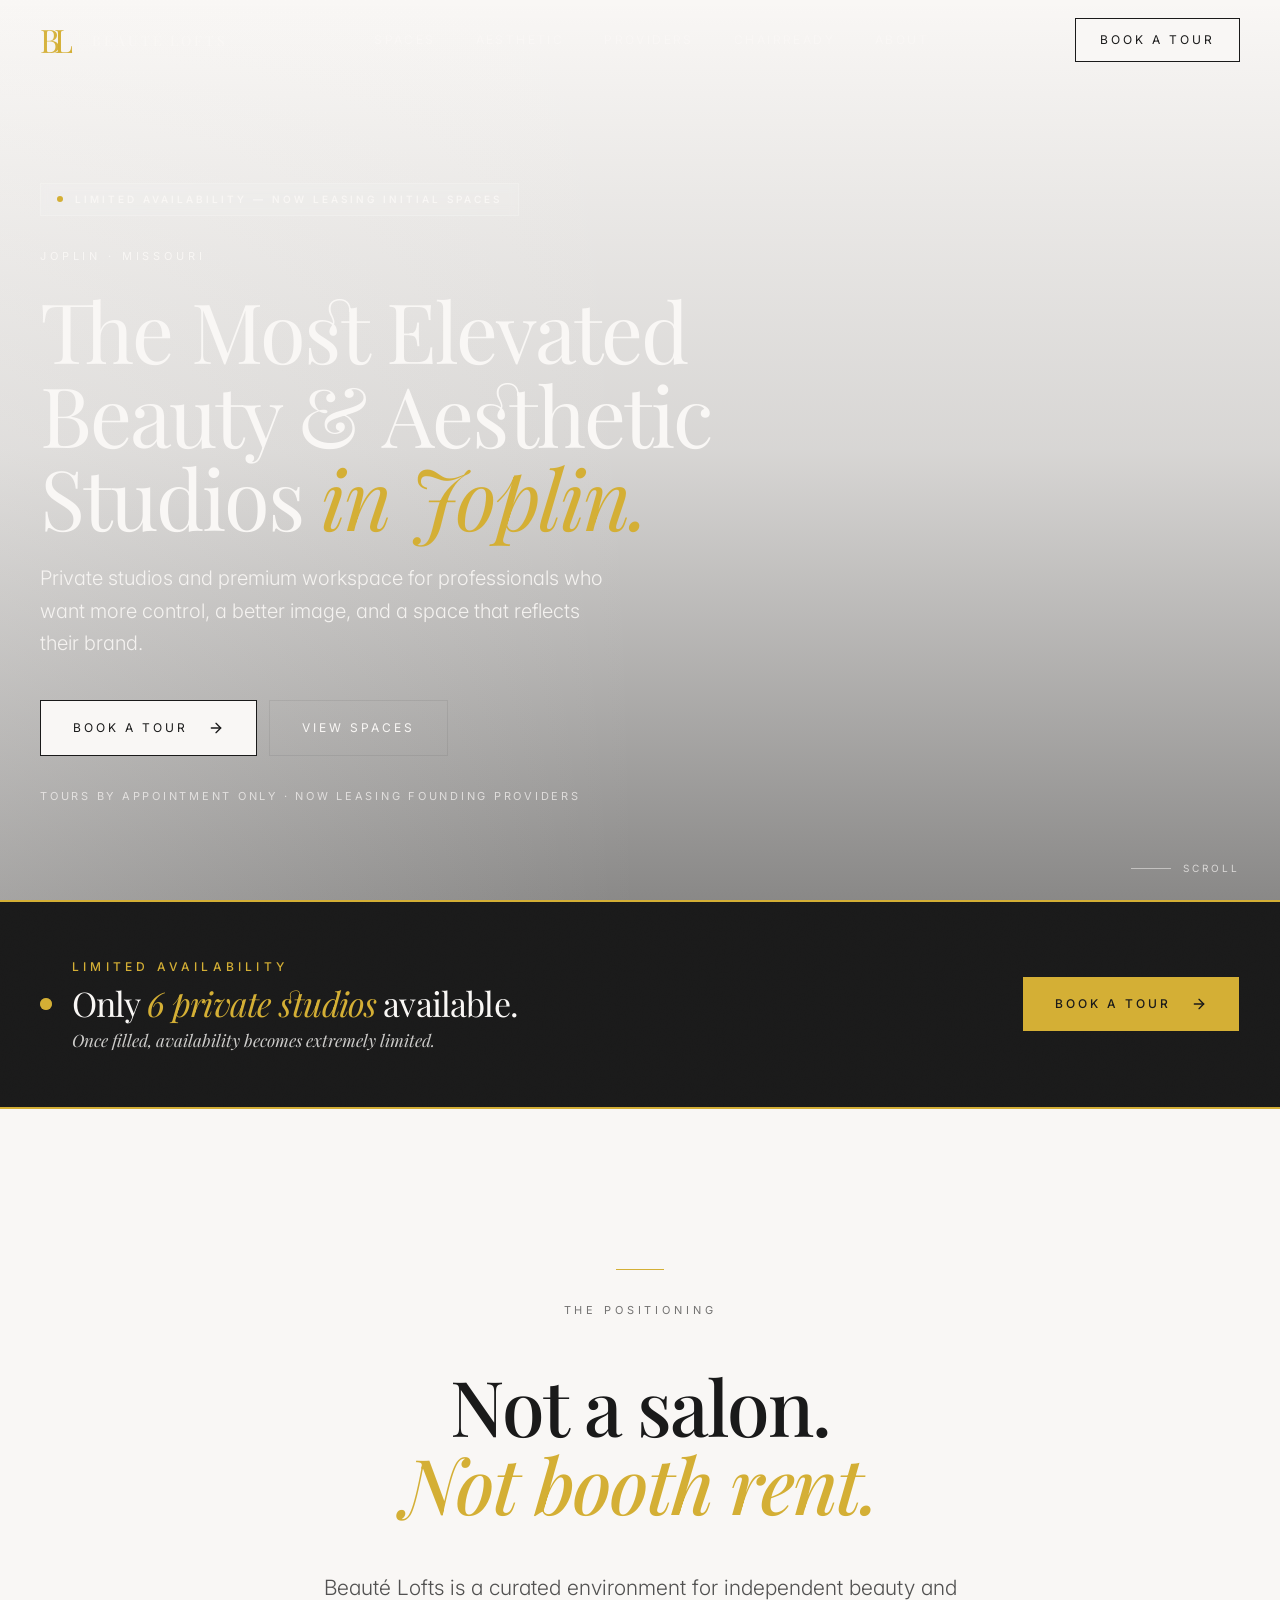
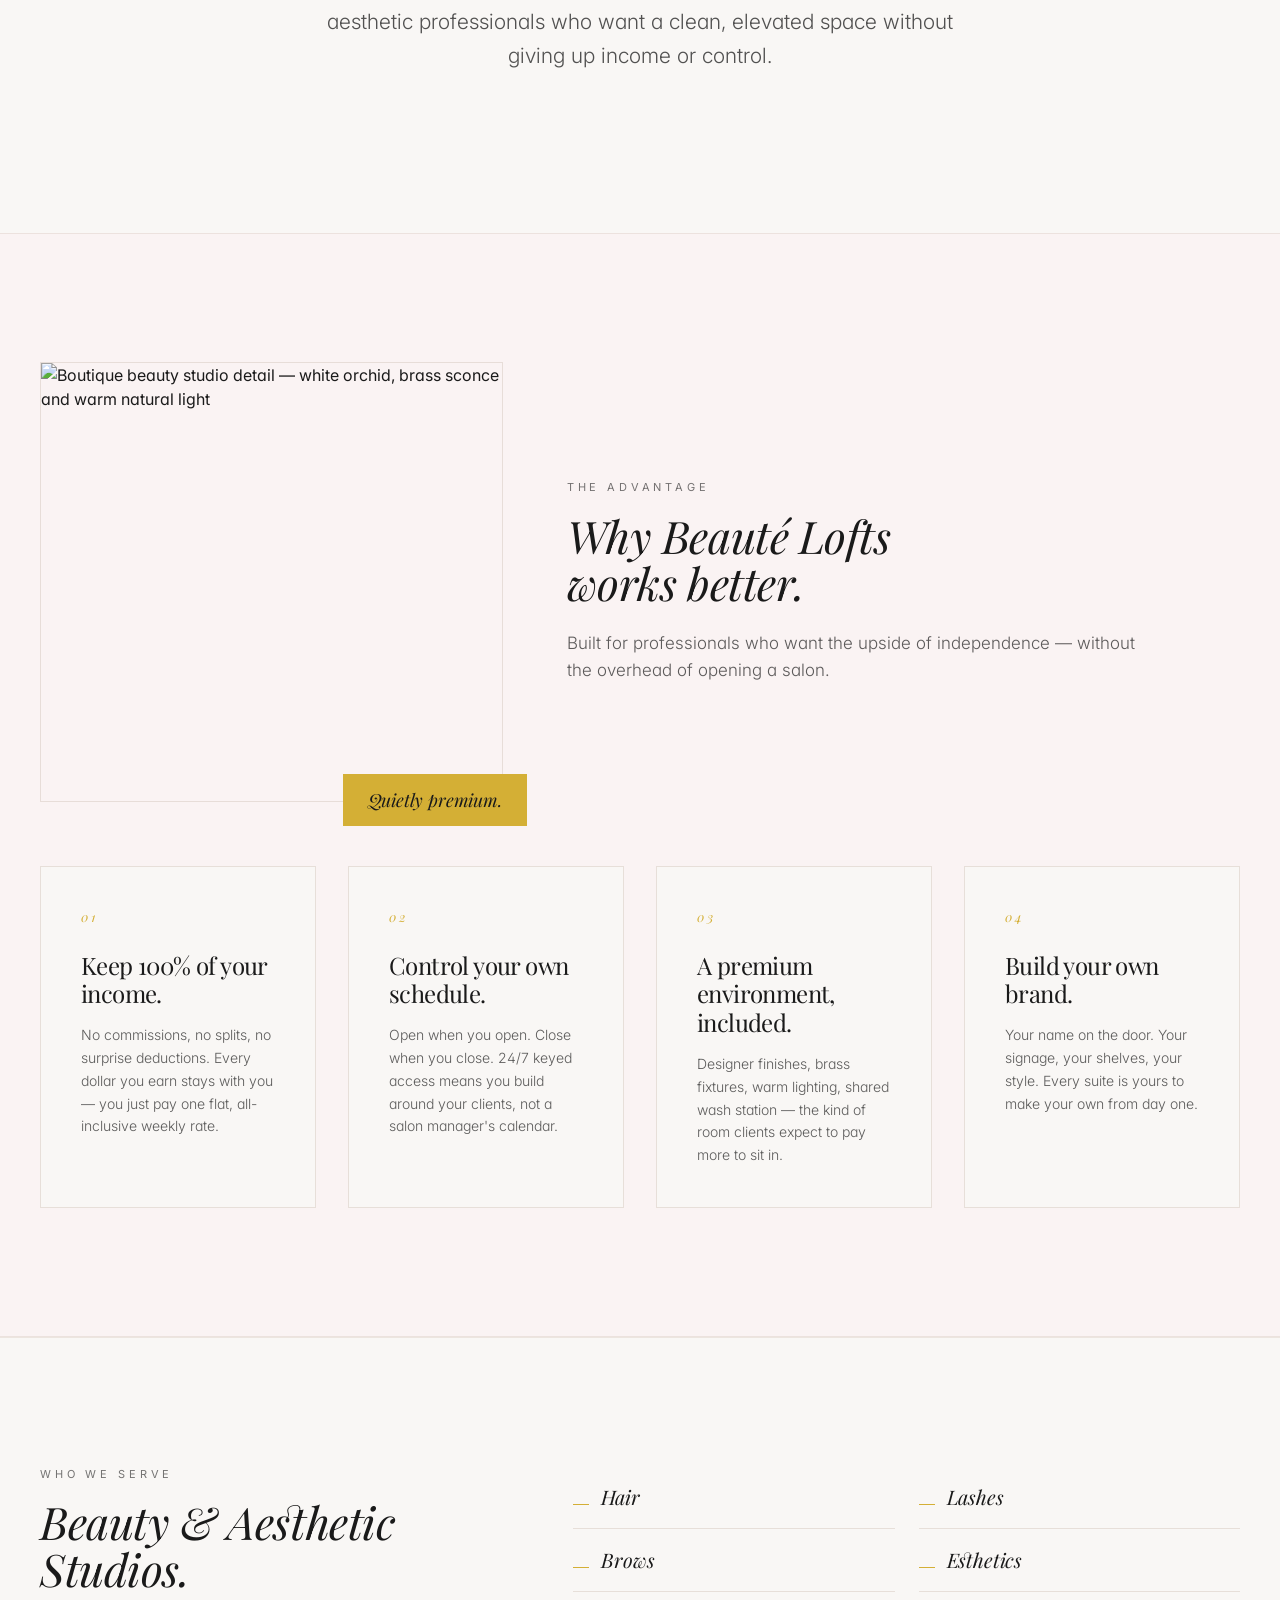
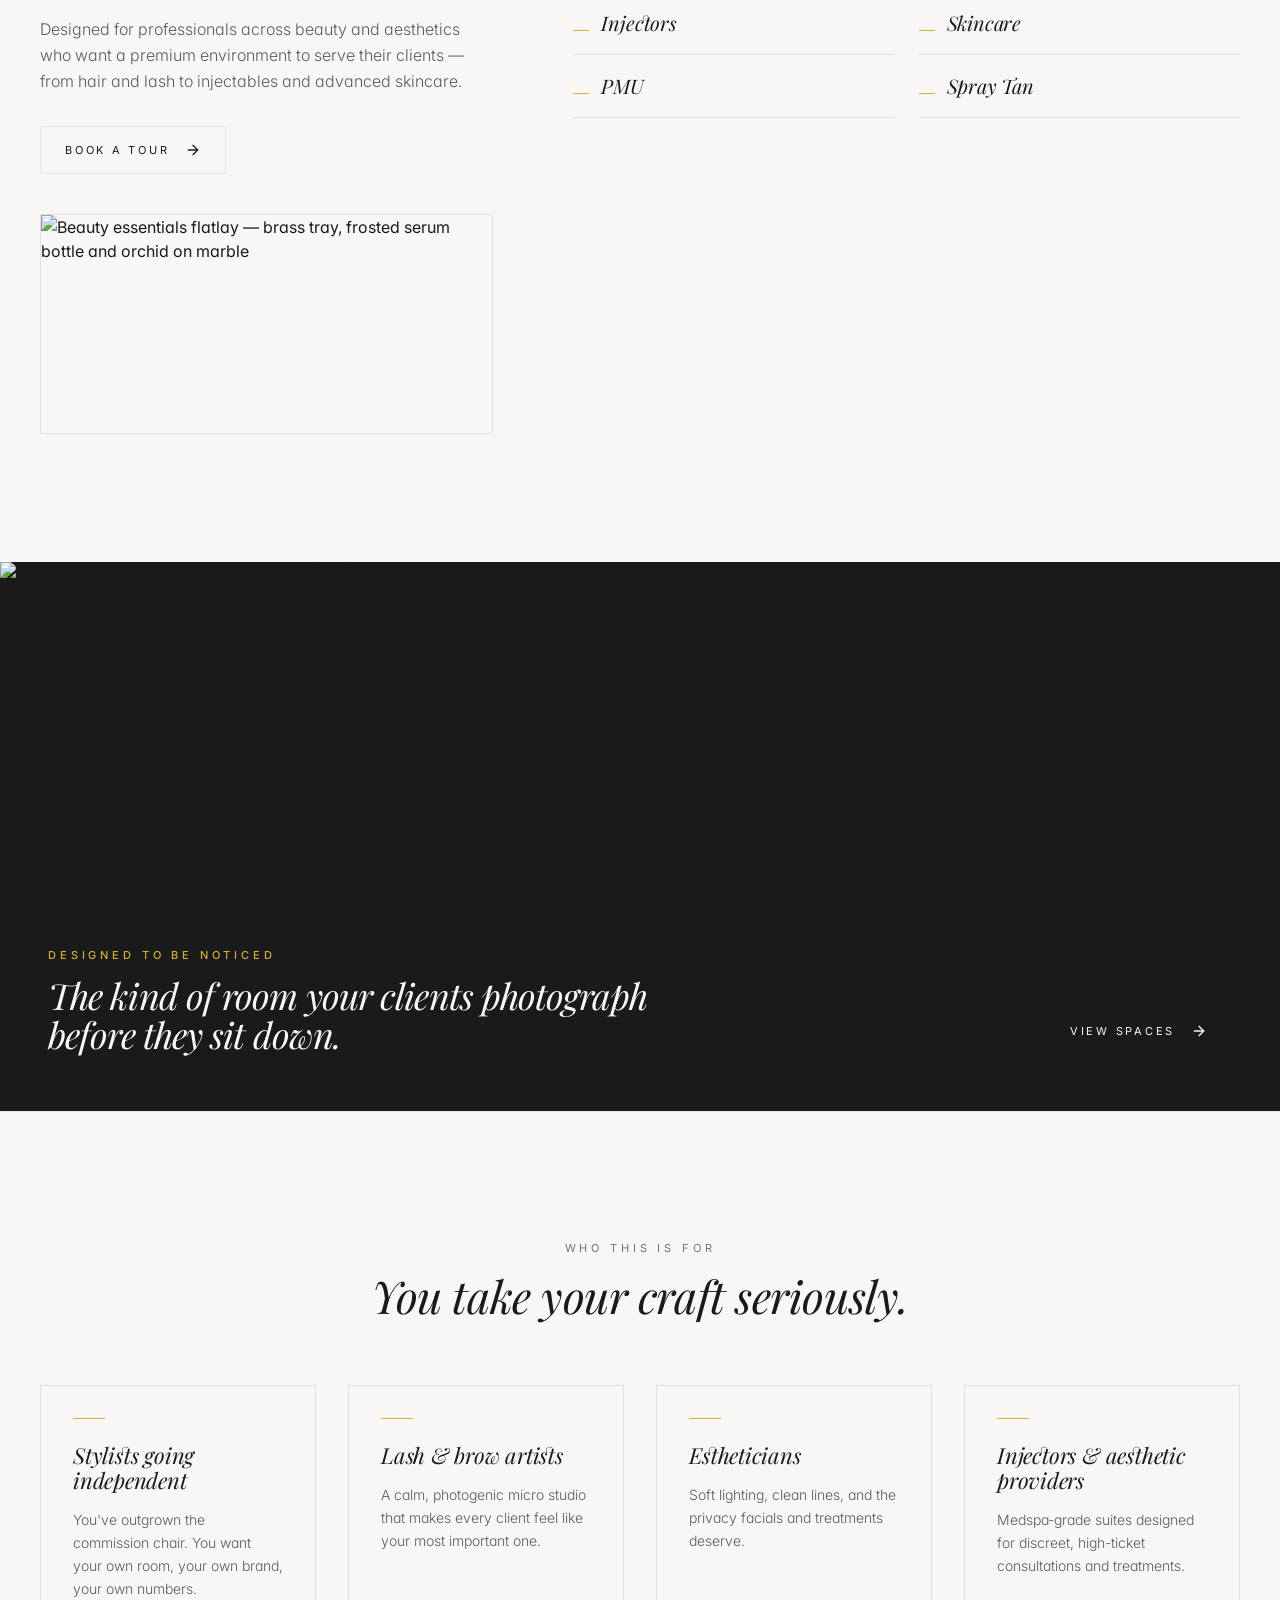
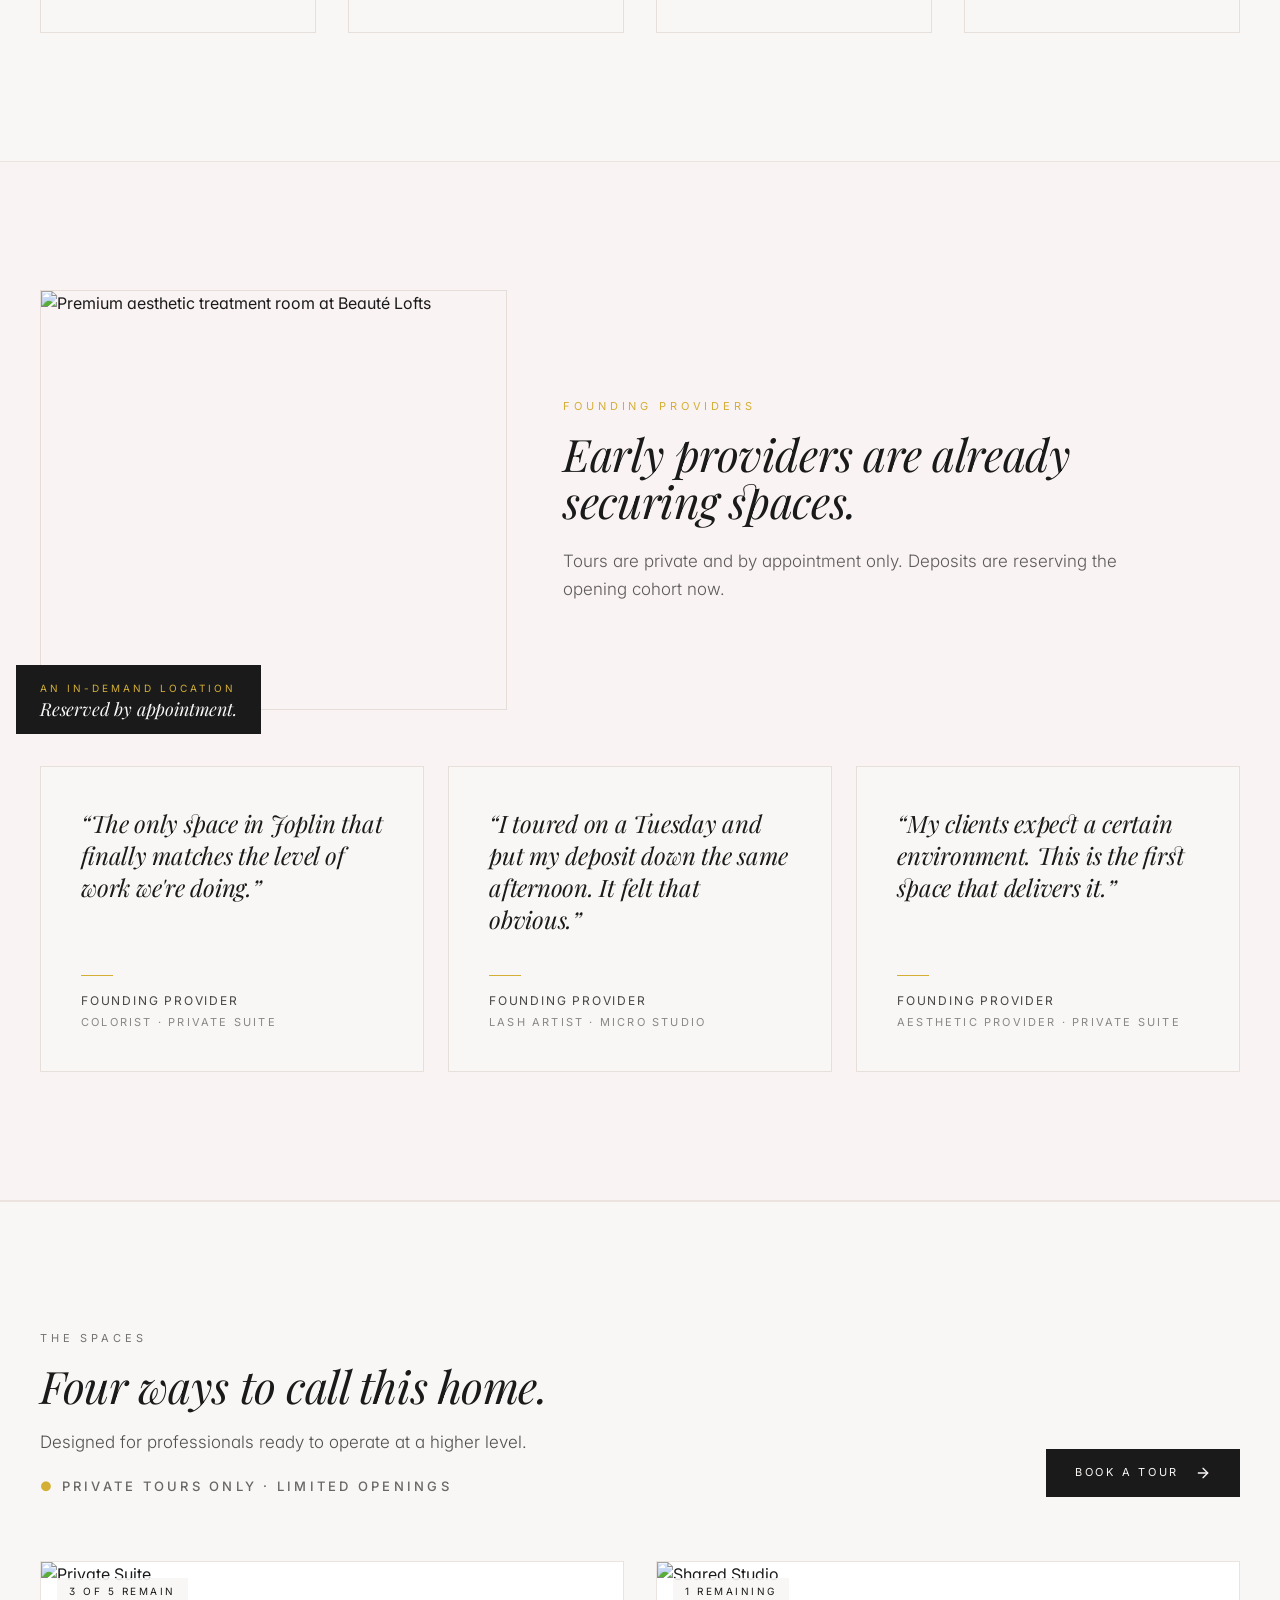
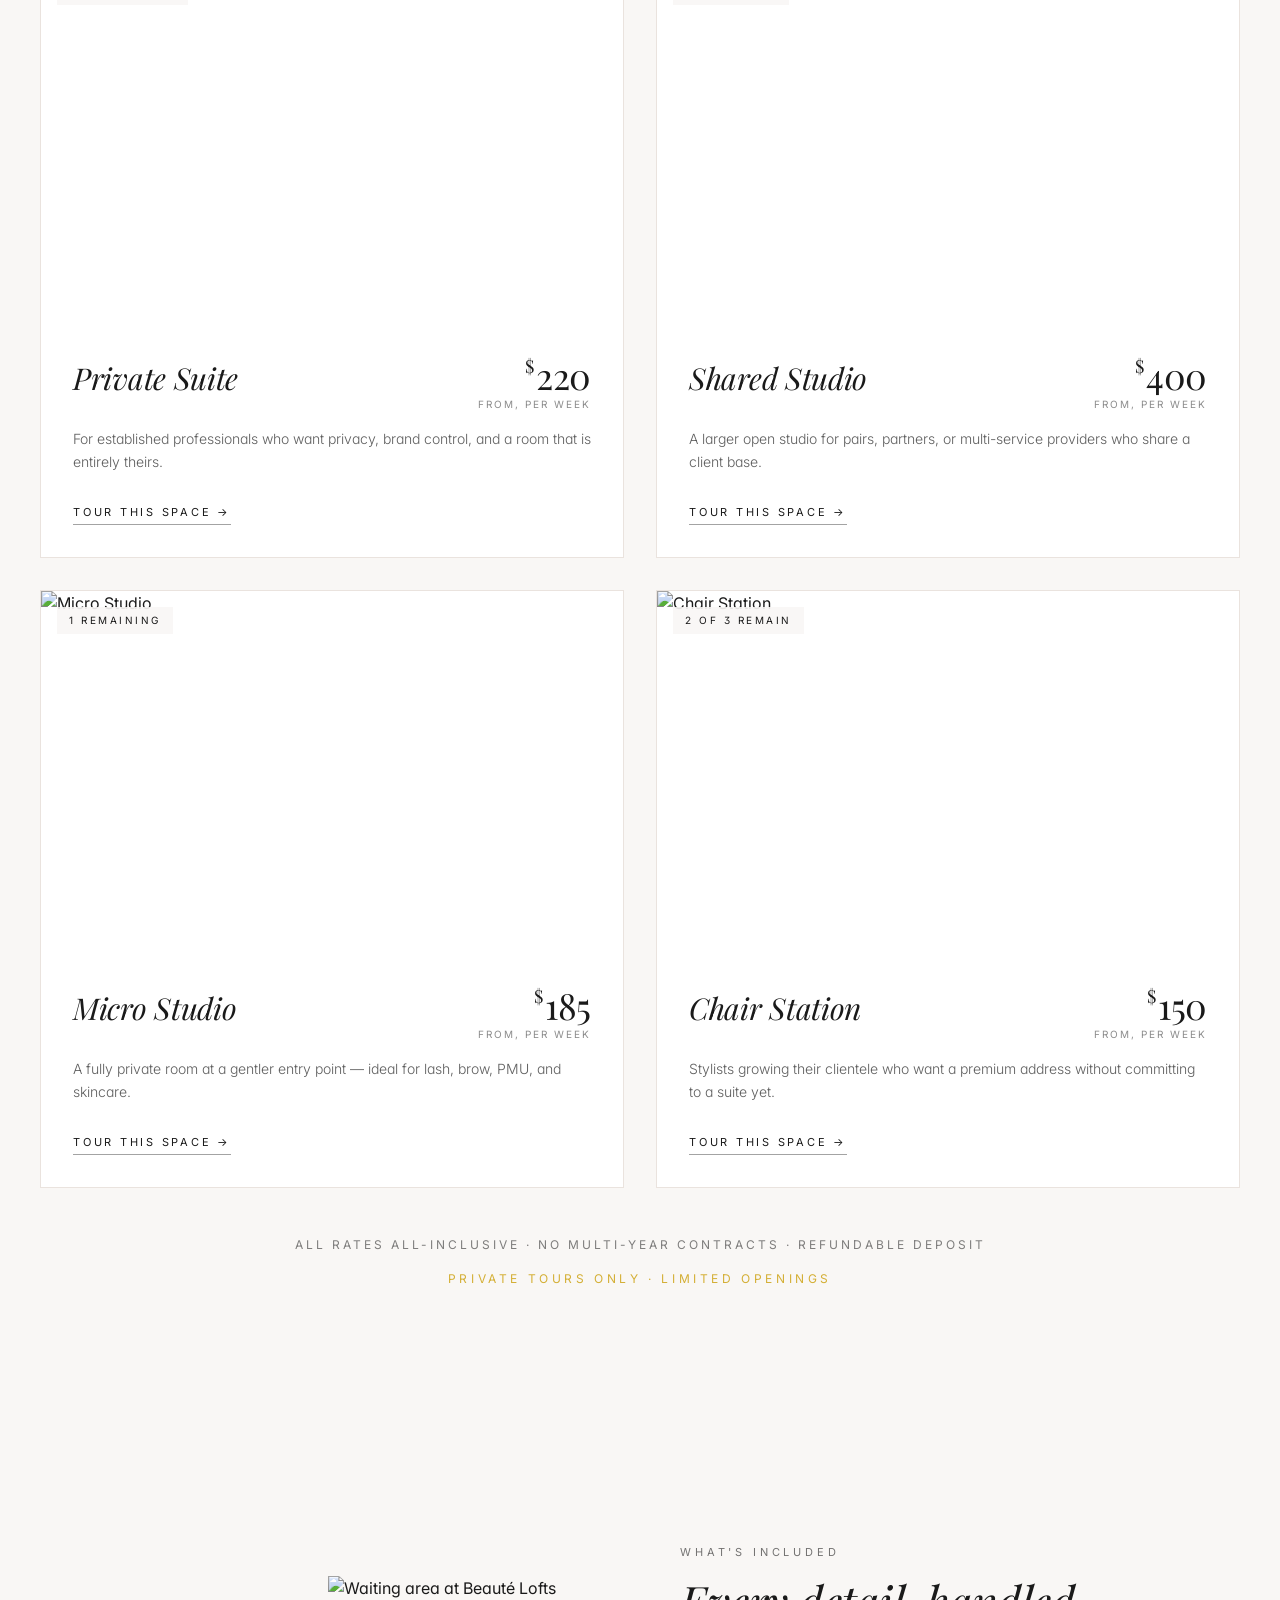
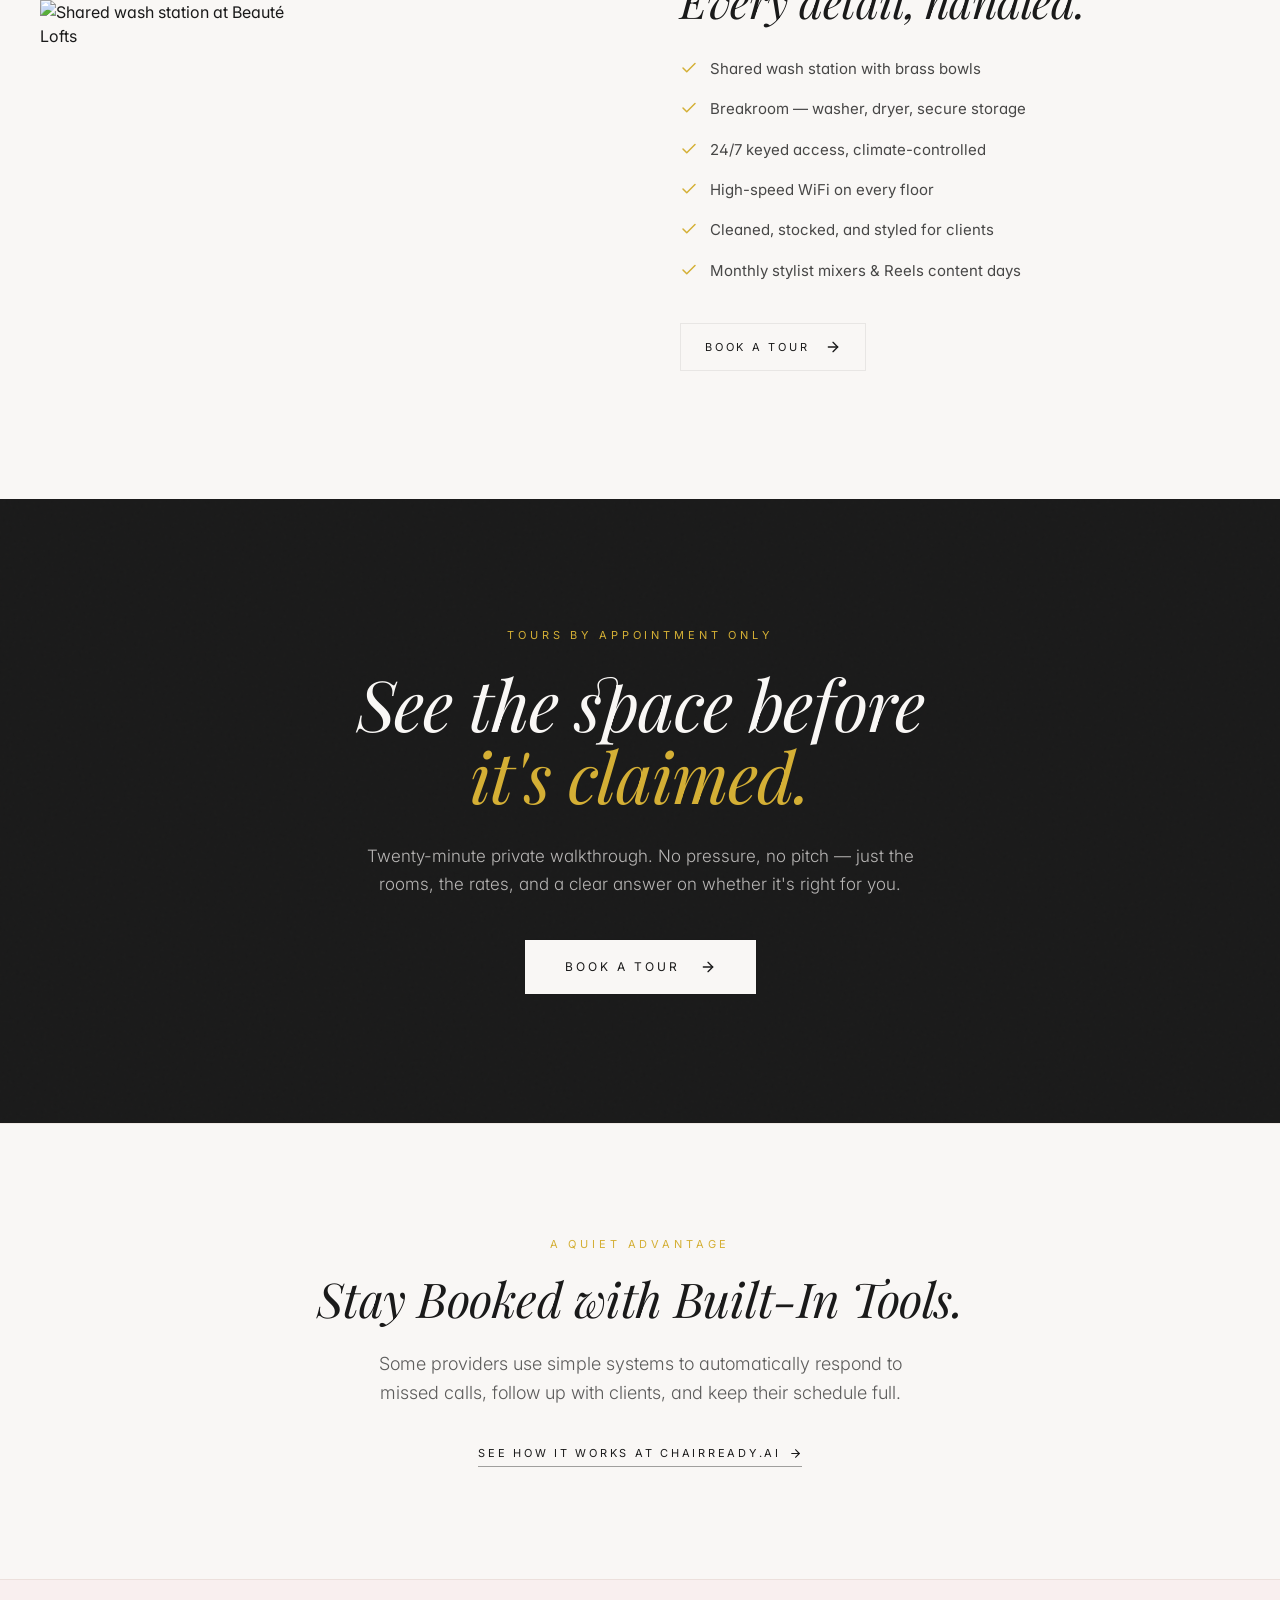
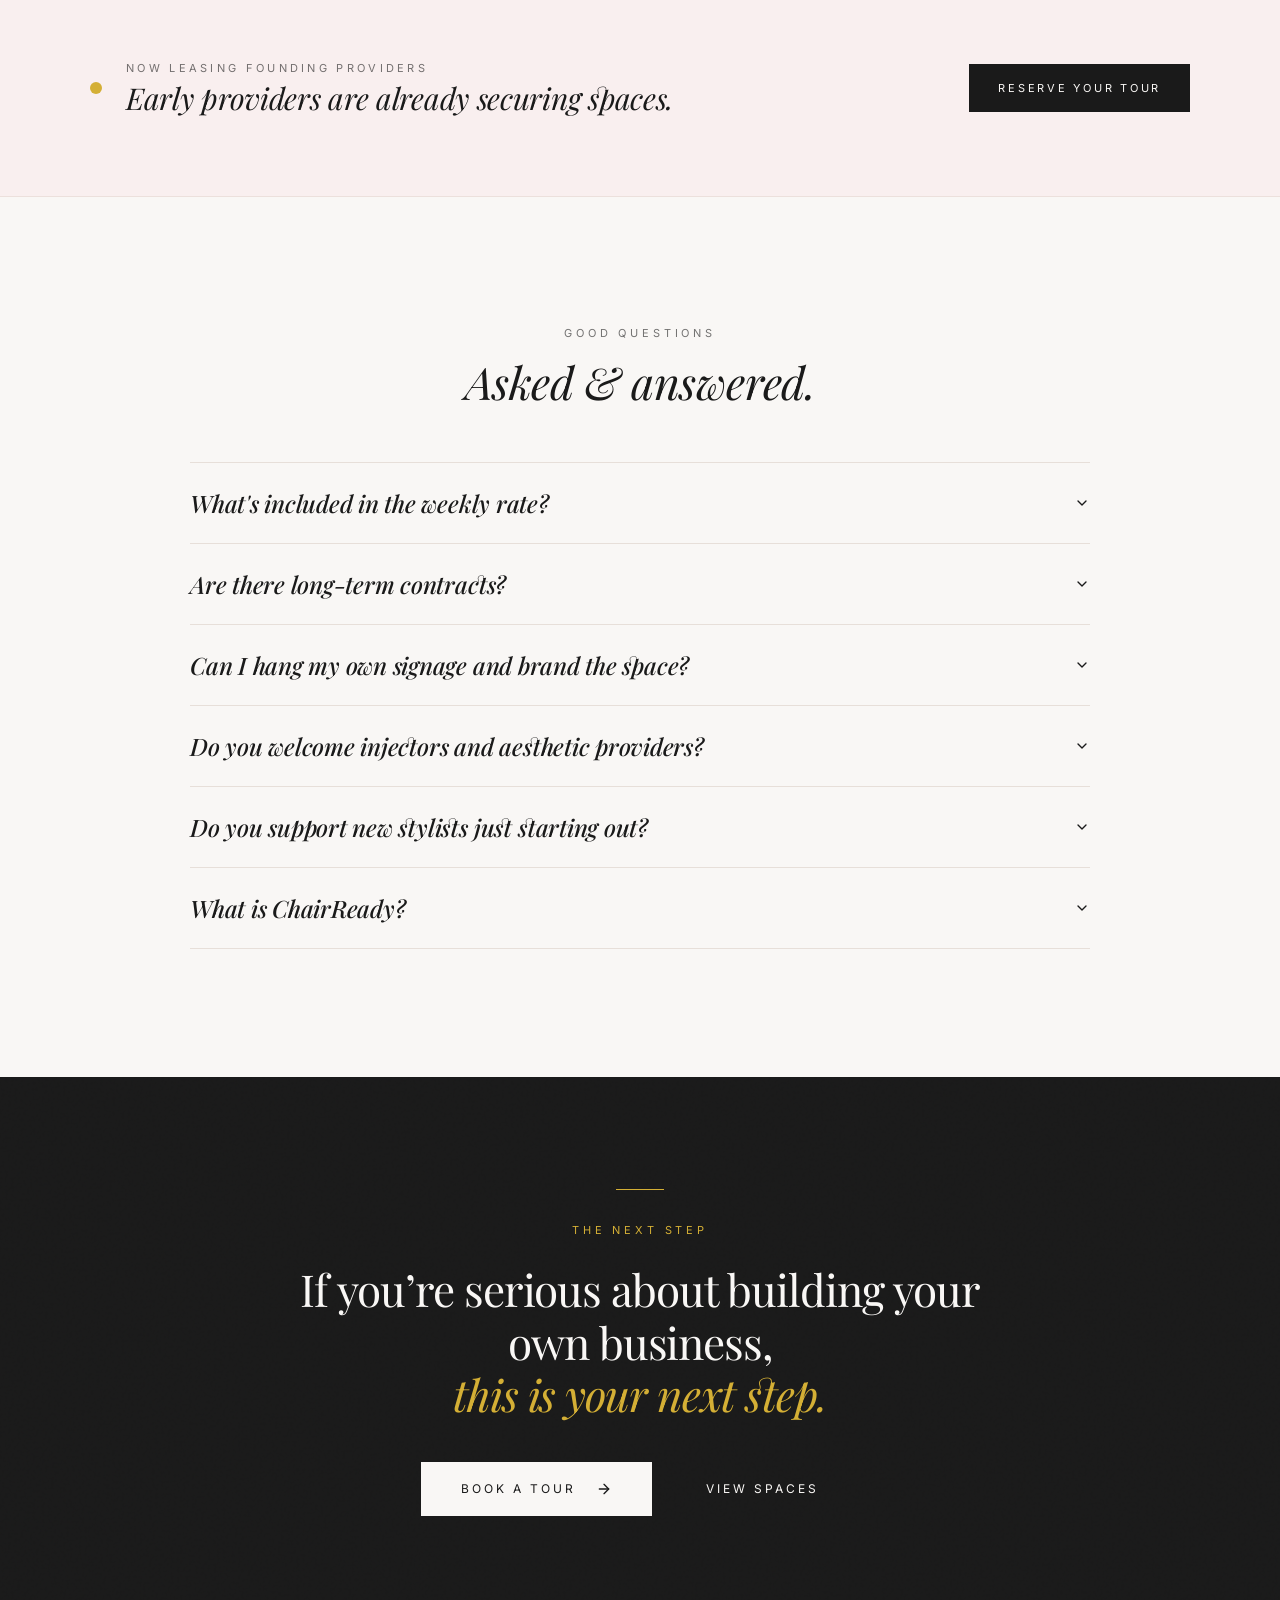
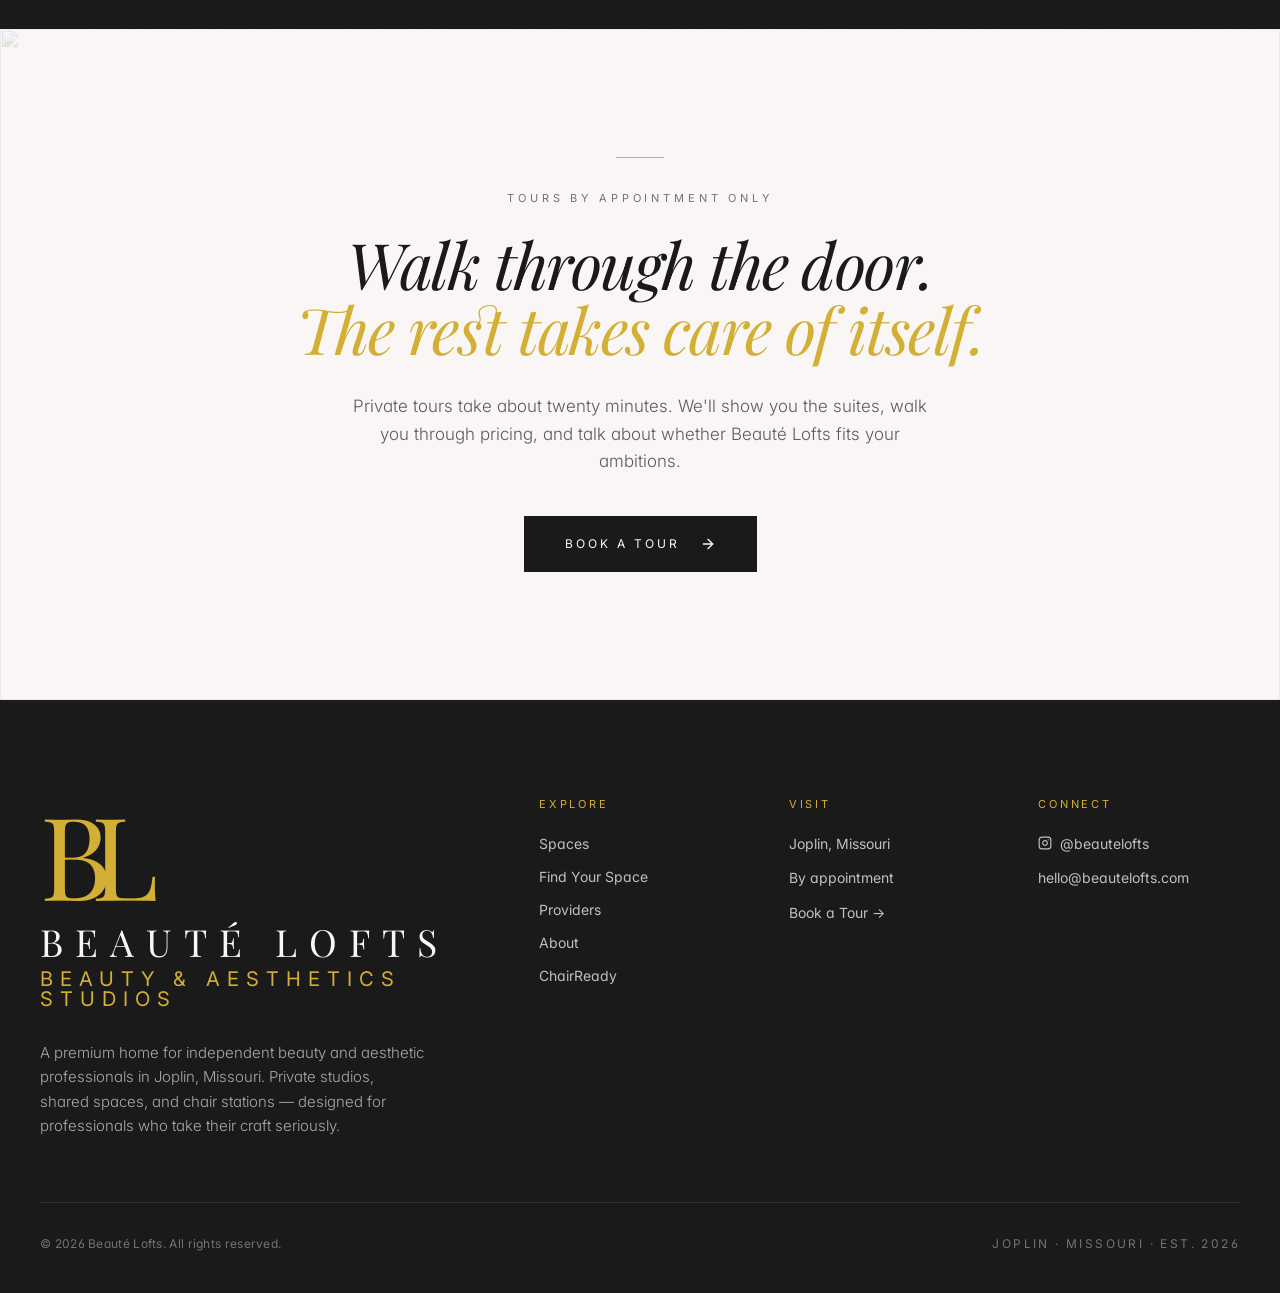
==== commit c6f18966: "Secondary tabs upgrade: Spaces hero+teasers, new Aesthetic page, Providers hero+split, ChairReady ph" ====
--- a/index.html
+++ b/index.html
@@ -52,8 +52,8 @@
       "telephone": ""
     }
     </script>
-    <script type="module" crossorigin src="./assets/index-BcrC6GMA.js"></script>
-    <link rel="stylesheet" crossorigin href="./assets/index-CkNcOSzB.css">
+    <script type="module" crossorigin src="./assets/index-CbGoRqIk.js"></script>
+    <link rel="stylesheet" crossorigin href="./assets/index-CirGGtsI.css">
   </head>
   <body>
     <div id="root"></div>
--- a/assets/index-CirGGtsI.css
+++ b/assets/index-CirGGtsI.css
@@ -0,0 +1 @@
+*,:before,:after{--tw-border-spacing-x: 0;--tw-border-spacing-y: 0;--tw-translate-x: 0;--tw-translate-y: 0;--tw-rotate: 0;--tw-skew-x: 0;--tw-skew-y: 0;--tw-scale-x: 1;--tw-scale-y: 1;--tw-pan-x: ;--tw-pan-y: ;--tw-pinch-zoom: ;--tw-scroll-snap-strictness: proximity;--tw-gradient-from-position: ;--tw-gradient-via-position: ;--tw-gradient-to-position: ;--tw-ordinal: ;--tw-slashed-zero: ;--tw-numeric-figure: ;--tw-numeric-spacing: ;--tw-numeric-fraction: ;--tw-ring-inset: ;--tw-ring-offset-width: 0px;--tw-ring-offset-color: #fff;--tw-ring-color: rgb(59 130 246 / .5);--tw-ring-offset-shadow: 0 0 #0000;--tw-ring-shadow: 0 0 #0000;--tw-shadow: 0 0 #0000;--tw-shadow-colored: 0 0 #0000;--tw-blur: ;--tw-brightness: ;--tw-contrast: ;--tw-grayscale: ;--tw-hue-rotate: ;--tw-invert: ;--tw-saturate: ;--tw-sepia: ;--tw-drop-shadow: ;--tw-backdrop-blur: ;--tw-backdrop-brightness: ;--tw-backdrop-contrast: ;--tw-backdrop-grayscale: ;--tw-backdrop-hue-rotate: ;--tw-backdrop-invert: ;--tw-backdrop-opacity: ;--tw-backdrop-saturate: ;--tw-backdrop-sepia: ;--tw-contain-size: ;--tw-contain-layout: ;--tw-contain-paint: ;--tw-contain-style: }::backdrop{--tw-border-spacing-x: 0;--tw-border-spacing-y: 0;--tw-translate-x: 0;--tw-translate-y: 0;--tw-rotate: 0;--tw-skew-x: 0;--tw-skew-y: 0;--tw-scale-x: 1;--tw-scale-y: 1;--tw-pan-x: ;--tw-pan-y: ;--tw-pinch-zoom: ;--tw-scroll-snap-strictness: proximity;--tw-gradient-from-position: ;--tw-gradient-via-position: ;--tw-gradient-to-position: ;--tw-ordinal: ;--tw-slashed-zero: ;--tw-numeric-figure: ;--tw-numeric-spacing: ;--tw-numeric-fraction: ;--tw-ring-inset: ;--tw-ring-offset-width: 0px;--tw-ring-offset-color: #fff;--tw-ring-color: rgb(59 130 246 / .5);--tw-ring-offset-shadow: 0 0 #0000;--tw-ring-shadow: 0 0 #0000;--tw-shadow: 0 0 #0000;--tw-shadow-colored: 0 0 #0000;--tw-blur: ;--tw-brightness: ;--tw-contrast: ;--tw-grayscale: ;--tw-hue-rotate: ;--tw-invert: ;--tw-saturate: ;--tw-sepia: ;--tw-drop-shadow: ;--tw-backdrop-blur: ;--tw-backdrop-brightness: ;--tw-backdrop-contrast: ;--tw-backdrop-grayscale: ;--tw-backdrop-hue-rotate: ;--tw-backdrop-invert: ;--tw-backdrop-opacity: ;--tw-backdrop-saturate: ;--tw-backdrop-sepia: ;--tw-contain-size: ;--tw-contain-layout: ;--tw-contain-paint: ;--tw-contain-style: }*,:before,:after{box-sizing:border-box;border-width:0;border-style:solid;border-color:#e5e7eb}:before,:after{--tw-content: ""}html,:host{line-height:1.5;-webkit-text-size-adjust:100%;-moz-tab-size:4;-o-tab-size:4;tab-size:4;font-family:var(--font-sans);font-feature-settings:normal;font-variation-settings:normal;-webkit-tap-highlight-color:transparent}body{margin:0;line-height:inherit}hr{height:0;color:inherit;border-top-width:1px}abbr:where([title]){-webkit-text-decoration:underline dotted;text-decoration:underline dotted}h1,h2,h3,h4,h5,h6{font-size:inherit;font-weight:inherit}a{color:inherit;text-decoration:inherit}b,strong{font-weight:bolder}code,kbd,samp,pre{font-family:var(--font-mono);font-feature-settings:normal;font-variation-settings:normal;font-size:1em}small{font-size:80%}sub,sup{font-size:75%;line-height:0;position:relative;vertical-align:baseline}sub{bottom:-.25em}sup{top:-.5em}table{text-indent:0;border-color:inherit;border-collapse:collapse}button,input,optgroup,select,textarea{font-family:inherit;font-feature-settings:inherit;font-variation-settings:inherit;font-size:100%;font-weight:inherit;line-height:inherit;letter-spacing:inherit;color:inherit;margin:0;padding:0}button,select{text-transform:none}button,input:where([type=button]),input:where([type=reset]),input:where([type=submit]){-webkit-appearance:button;background-color:transparent;background-image:none}:-moz-focusring{outline:auto}:-moz-ui-invalid{box-shadow:none}progress{vertical-align:baseline}::-webkit-inner-spin-button,::-webkit-outer-spin-button{height:auto}[type=search]{-webkit-appearance:textfield;outline-offset:-2px}::-webkit-search-decoration{-webkit-appearance:none}::-webkit-file-upload-button{-webkit-appearance:button;font:inherit}summary{display:list-item}blockquote,dl,dd,h1,h2,h3,h4,h5,h6,hr,figure,p,pre{margin:0}fieldset{margin:0;padding:0}legend{padding:0}ol,ul,menu{list-style:none;margin:0;padding:0}dialog{padding:0}textarea{resize:vertical}input::-moz-placeholder,textarea::-moz-placeholder{opacity:1;color:#9ca3af}input::placeholder,textarea::placeholder{opacity:1;color:#9ca3af}button,[role=button]{cursor:pointer}:disabled{cursor:default}img,svg,video,canvas,audio,iframe,embed,object{display:block;vertical-align:middle}img,video{max-width:100%;height:auto}[hidden]:where(:not([hidden=until-found])){display:none}*{--tw-border-opacity: 1;border-color:hsl(var(--border) / var(--tw-border-opacity, 1))}html{scroll-behavior:smooth}body{--tw-bg-opacity: 1;background-color:hsl(var(--background) / var(--tw-bg-opacity, 1));font-family:var(--font-sans);--tw-text-opacity: 1;color:hsl(var(--foreground) / var(--tw-text-opacity, 1));font-feature-settings:"ss01","cv11";-webkit-font-smoothing:antialiased;-moz-osx-font-smoothing:grayscale}.font-display{font-family:var(--font-display);font-feature-settings:"liga","dlig","swsh";letter-spacing:-.01em}.divider-gold{height:1px;width:48px;background:hsl(var(--gold))}.grain:before{content:"";position:absolute;inset:0;pointer-events:none;opacity:.04;mix-blend-mode:multiply;background-image:url("data:image/svg+xml,%3Csvg viewBox='0 0 200 200' xmlns='http://www.w3.org/2000/svg'%3E%3Cfilter id='n'%3E%3CfeTurbulence type='fractalNoise' baseFrequency='0.9' numOctaves='2' stitchTiles='stitch'/%3E%3C/filter%3E%3Crect width='100%25' height='100%25' filter='url(%23n)'/%3E%3C/svg%3E")}::-moz-selection{background:hsl(var(--gold) / .35);color:hsl(var(--matte-black))}::selection{background:hsl(var(--gold) / .35);color:hsl(var(--matte-black))}.sr-only{position:absolute;width:1px;height:1px;padding:0;margin:-1px;overflow:hidden;clip:rect(0,0,0,0);white-space:nowrap;border-width:0}.pointer-events-none{pointer-events:none}.pointer-events-auto{pointer-events:auto}.visible{visibility:visible}.invisible{visibility:hidden}.static{position:static}.fixed{position:fixed}.absolute{position:absolute}.relative{position:relative}.inset-0{inset:0}.inset-x-0{left:0;right:0}.inset-y-0{top:0;bottom:0}.-bottom-1\.5{bottom:-.375rem}.-bottom-12{bottom:-3rem}.-bottom-4{bottom:-1rem}.-bottom-5{bottom:-1.25rem}.-left-12{left:-3rem}.-left-4{left:-1rem}.-left-5{left:-1.25rem}.-right-12{right:-3rem}.-right-4{right:-1rem}.-right-5{right:-1.25rem}.-top-12{top:-3rem}.bottom-0{bottom:0}.bottom-6{bottom:1.5rem}.bottom-\[14\%\]{bottom:14%}.left-0{left:0}.left-1{left:.25rem}.left-1\/2{left:50%}.left-2{left:.5rem}.left-4{left:1rem}.left-\[28\%\]{left:28%}.left-\[50\%\]{left:50%}.right-0{right:0}.right-1{right:.25rem}.right-2{right:.5rem}.right-3{right:.75rem}.right-4{right:1rem}.right-6{right:1.5rem}.right-\[22\%\]{right:22%}.top-0{top:0}.top-1\.5{top:.375rem}.top-1\/2{top:50%}.top-2{top:.5rem}.top-3\.5{top:.875rem}.top-4{top:1rem}.top-\[18\%\]{top:18%}.top-\[1px\]{top:1px}.top-\[50\%\]{top:50%}.top-\[60\%\]{top:60%}.top-full{top:100%}.z-10{z-index:10}.z-20{z-index:20}.z-50{z-index:50}.z-\[100\]{z-index:100}.z-\[1\]{z-index:1}.-mx-1{margin-left:-.25rem;margin-right:-.25rem}.mx-2{margin-left:.5rem;margin-right:.5rem}.mx-3\.5{margin-left:.875rem;margin-right:.875rem}.mx-4{margin-left:1rem;margin-right:1rem}.mx-auto{margin-left:auto;margin-right:auto}.my-0\.5{margin-top:.125rem;margin-bottom:.125rem}.my-1{margin-top:.25rem;margin-bottom:.25rem}.-ml-4{margin-left:-1rem}.-mt-4{margin-top:-1rem}.mb-1{margin-bottom:.25rem}.mb-10{margin-bottom:2.5rem}.mb-12{margin-bottom:3rem}.mb-14{margin-bottom:3.5rem}.mb-16{margin-bottom:4rem}.mb-2{margin-bottom:.5rem}.mb-3{margin-bottom:.75rem}.mb-4{margin-bottom:1rem}.mb-5{margin-bottom:1.25rem}.mb-6{margin-bottom:1.5rem}.mb-8{margin-bottom:2rem}.ml-1{margin-left:.25rem}.ml-2{margin-left:.5rem}.ml-3{margin-left:.75rem}.ml-auto{margin-left:auto}.mr-0\.5{margin-right:.125rem}.mr-2{margin-right:.5rem}.mt-0\.5{margin-top:.125rem}.mt-1{margin-top:.25rem}.mt-1\.5{margin-top:.375rem}.mt-10{margin-top:2.5rem}.mt-12{margin-top:3rem}.mt-2{margin-top:.5rem}.mt-24{margin-top:6rem}.mt-4{margin-top:1rem}.mt-5{margin-top:1.25rem}.mt-6{margin-top:1.5rem}.mt-7{margin-top:1.75rem}.mt-8{margin-top:2rem}.mt-auto{margin-top:auto}.block{display:block}.flex{display:flex}.inline-flex{display:inline-flex}.table{display:table}.grid{display:grid}.hidden{display:none}.aspect-\[16\/10\]{aspect-ratio:16/10}.aspect-\[16\/9\]{aspect-ratio:16/9}.aspect-\[21\/9\]{aspect-ratio:21/9}.aspect-\[3\/4\]{aspect-ratio:3/4}.aspect-\[4\/3\]{aspect-ratio:4/3}.aspect-\[4\/5\]{aspect-ratio:4/5}.aspect-square{aspect-ratio:1 / 1}.aspect-video{aspect-ratio:16 / 9}.size-4{width:1rem;height:1rem}.h-1\.5{height:.375rem}.h-10{height:2.5rem}.h-11{height:2.75rem}.h-12{height:3rem}.h-14{height:3.5rem}.h-2{height:.5rem}.h-2\.5{height:.625rem}.h-20{height:5rem}.h-3{height:.75rem}.h-3\.5{height:.875rem}.h-4{height:1rem}.h-5{height:1.25rem}.h-6{height:1.5rem}.h-7{height:1.75rem}.h-8{height:2rem}.h-9{height:2.25rem}.h-\[1px\]{height:1px}.h-\[220px\]{height:220px}.h-\[320px\]{height:320px}.h-\[60vh\]{height:60vh}.h-\[var\(--radix-navigation-menu-viewport-height\)\]{height:var(--radix-navigation-menu-viewport-height)}.h-\[var\(--radix-select-trigger-height\)\]{height:var(--radix-select-trigger-height)}.h-auto{height:auto}.h-full{height:100%}.h-px{height:1px}.h-svh{height:100svh}.max-h-0{max-height:0px}.max-h-\[--radix-context-menu-content-available-height\]{max-height:var(--radix-context-menu-content-available-height)}.max-h-\[--radix-select-content-available-height\]{max-height:var(--radix-select-content-available-height)}.max-h-\[300px\]{max-height:300px}.max-h-\[520px\]{max-height:520px}.max-h-\[var\(--radix-dropdown-menu-content-available-height\)\]{max-height:var(--radix-dropdown-menu-content-available-height)}.max-h-screen{max-height:100vh}.min-h-0{min-height:0px}.min-h-10{min-height:2.5rem}.min-h-8{min-height:2rem}.min-h-9{min-height:2.25rem}.min-h-\[100svh\]{min-height:100svh}.min-h-\[440px\]{min-height:440px}.min-h-\[80px\]{min-height:80px}.min-h-screen{min-height:100vh}.min-h-svh{min-height:100svh}.w-0{width:0px}.w-1{width:.25rem}.w-1\.5{width:.375rem}.w-10{width:2.5rem}.w-11{width:2.75rem}.w-12{width:3rem}.w-14{width:3.5rem}.w-2{width:.5rem}.w-2\.5{width:.625rem}.w-3{width:.75rem}.w-3\.5{width:.875rem}.w-3\/4{width:75%}.w-4{width:1rem}.w-5{width:1.25rem}.w-64{width:16rem}.w-7{width:1.75rem}.w-72{width:18rem}.w-8{width:2rem}.w-9{width:2.25rem}.w-\[100px\]{width:100px}.w-\[1px\]{width:1px}.w-\[var\(--sidebar-width\)\]{width:var(--sidebar-width)}.w-auto{width:auto}.w-full{width:100%}.w-max{width:-moz-max-content;width:max-content}.w-px{width:1px}.min-w-0{min-width:0px}.min-w-10{min-width:2.5rem}.min-w-11{min-width:2.75rem}.min-w-5{min-width:1.25rem}.min-w-9{min-width:2.25rem}.min-w-\[12rem\]{min-width:12rem}.min-w-\[8rem\]{min-width:8rem}.min-w-\[var\(--radix-select-trigger-width\)\]{min-width:var(--radix-select-trigger-width)}.max-w-2xl{max-width:42rem}.max-w-3xl{max-width:48rem}.max-w-\[1100px\]{max-width:1100px}.max-w-\[1200px\]{max-width:1200px}.max-w-\[1400px\]{max-width:1400px}.max-w-\[520px\]{max-width:520px}.max-w-\[900px\]{max-width:900px}.max-w-\[var\(--skeleton-width\)\]{max-width:var(--skeleton-width)}.max-w-lg{max-width:32rem}.max-w-max{max-width:-moz-max-content;max-width:max-content}.max-w-md{max-width:28rem}.max-w-sm{max-width:24rem}.max-w-xl{max-width:36rem}.flex-1{flex:1 1 0%}.shrink-0{flex-shrink:0}.grow{flex-grow:1}.grow-0{flex-grow:0}.basis-full{flex-basis:100%}.caption-bottom{caption-side:bottom}.border-collapse{border-collapse:collapse}.origin-\[--radix-context-menu-content-transform-origin\]{transform-origin:var(--radix-context-menu-content-transform-origin)}.origin-\[--radix-dropdown-menu-content-transform-origin\]{transform-origin:var(--radix-dropdown-menu-content-transform-origin)}.origin-\[--radix-hover-card-content-transform-origin\]{transform-origin:var(--radix-hover-card-content-transform-origin)}.origin-\[--radix-menubar-content-transform-origin\]{transform-origin:var(--radix-menubar-content-transform-origin)}.origin-\[--radix-popover-content-transform-origin\]{transform-origin:var(--radix-popover-content-transform-origin)}.origin-\[--radix-select-content-transform-origin\]{transform-origin:var(--radix-select-content-transform-origin)}.origin-\[--radix-tooltip-content-transform-origin\]{transform-origin:var(--radix-tooltip-content-transform-origin)}.-translate-x-1\/2{--tw-translate-x: -50%;transform:translate(var(--tw-translate-x),var(--tw-translate-y)) rotate(var(--tw-rotate)) skew(var(--tw-skew-x)) skewY(var(--tw-skew-y)) scaleX(var(--tw-scale-x)) scaleY(var(--tw-scale-y))}.-translate-x-px{--tw-translate-x: -1px;transform:translate(var(--tw-translate-x),var(--tw-translate-y)) rotate(var(--tw-rotate)) skew(var(--tw-skew-x)) skewY(var(--tw-skew-y)) scaleX(var(--tw-scale-x)) scaleY(var(--tw-scale-y))}.-translate-y-1\/2{--tw-translate-y: -50%;transform:translate(var(--tw-translate-x),var(--tw-translate-y)) rotate(var(--tw-rotate)) skew(var(--tw-skew-x)) skewY(var(--tw-skew-y)) scaleX(var(--tw-scale-x)) scaleY(var(--tw-scale-y))}.translate-x-\[-50\%\]{--tw-translate-x: -50%;transform:translate(var(--tw-translate-x),var(--tw-translate-y)) rotate(var(--tw-rotate)) skew(var(--tw-skew-x)) skewY(var(--tw-skew-y)) scaleX(var(--tw-scale-x)) scaleY(var(--tw-scale-y))}.translate-x-px{--tw-translate-x: 1px;transform:translate(var(--tw-translate-x),var(--tw-translate-y)) rotate(var(--tw-rotate)) skew(var(--tw-skew-x)) skewY(var(--tw-skew-y)) scaleX(var(--tw-scale-x)) scaleY(var(--tw-scale-y))}.translate-y-6{--tw-translate-y: 1.5rem;transform:translate(var(--tw-translate-x),var(--tw-translate-y)) rotate(var(--tw-rotate)) skew(var(--tw-skew-x)) skewY(var(--tw-skew-y)) scaleX(var(--tw-scale-x)) scaleY(var(--tw-scale-y))}.translate-y-\[-50\%\]{--tw-translate-y: -50%;transform:translate(var(--tw-translate-x),var(--tw-translate-y)) rotate(var(--tw-rotate)) skew(var(--tw-skew-x)) skewY(var(--tw-skew-y)) scaleX(var(--tw-scale-x)) scaleY(var(--tw-scale-y))}.rotate-45{--tw-rotate: 45deg;transform:translate(var(--tw-translate-x),var(--tw-translate-y)) rotate(var(--tw-rotate)) skew(var(--tw-skew-x)) skewY(var(--tw-skew-y)) scaleX(var(--tw-scale-x)) scaleY(var(--tw-scale-y))}.rotate-90{--tw-rotate: 90deg;transform:translate(var(--tw-translate-x),var(--tw-translate-y)) rotate(var(--tw-rotate)) skew(var(--tw-skew-x)) skewY(var(--tw-skew-y)) scaleX(var(--tw-scale-x)) scaleY(var(--tw-scale-y))}.scale-105{--tw-scale-x: 1.05;--tw-scale-y: 1.05;transform:translate(var(--tw-translate-x),var(--tw-translate-y)) rotate(var(--tw-rotate)) skew(var(--tw-skew-x)) skewY(var(--tw-skew-y)) scaleX(var(--tw-scale-x)) scaleY(var(--tw-scale-y))}.transform{transform:translate(var(--tw-translate-x),var(--tw-translate-y)) rotate(var(--tw-rotate)) skew(var(--tw-skew-x)) skewY(var(--tw-skew-y)) scaleX(var(--tw-scale-x)) scaleY(var(--tw-scale-y))}@keyframes ping{75%,to{transform:scale(2);opacity:0}}.animate-ping{animation:ping 1s cubic-bezier(0,0,.2,1) infinite}@keyframes pulse{50%{opacity:.5}}.animate-pulse{animation:pulse 2s cubic-bezier(.4,0,.6,1) infinite}.cursor-default{cursor:default}.cursor-pointer{cursor:pointer}.touch-none{touch-action:none}.select-none{-webkit-user-select:none;-moz-user-select:none;user-select:none}.list-none{list-style-type:none}.grid-cols-2{grid-template-columns:repeat(2,minmax(0,1fr))}.flex-row{flex-direction:row}.flex-col{flex-direction:column}.flex-col-reverse{flex-direction:column-reverse}.flex-wrap{flex-wrap:wrap}.items-start{align-items:flex-start}.items-end{align-items:flex-end}.items-center{align-items:center}.items-baseline{align-items:baseline}.items-stretch{align-items:stretch}.justify-center{justify-content:center}.justify-between{justify-content:space-between}.gap-1{gap:.25rem}.gap-1\.5{gap:.375rem}.gap-10{gap:2.5rem}.gap-12{gap:3rem}.gap-2{gap:.5rem}.gap-2\.5{gap:.625rem}.gap-3{gap:.75rem}.gap-4{gap:1rem}.gap-5{gap:1.25rem}.gap-6{gap:1.5rem}.gap-8{gap:2rem}.gap-px{gap:1px}.gap-x-6{-moz-column-gap:1.5rem;column-gap:1.5rem}.space-x-1>:not([hidden])~:not([hidden]){--tw-space-x-reverse: 0;margin-right:calc(.25rem * var(--tw-space-x-reverse));margin-left:calc(.25rem * calc(1 - var(--tw-space-x-reverse)))}.space-x-4>:not([hidden])~:not([hidden]){--tw-space-x-reverse: 0;margin-right:calc(1rem * var(--tw-space-x-reverse));margin-left:calc(1rem * calc(1 - var(--tw-space-x-reverse)))}.space-y-1>:not([hidden])~:not([hidden]){--tw-space-y-reverse: 0;margin-top:calc(.25rem * calc(1 - var(--tw-space-y-reverse)));margin-bottom:calc(.25rem * var(--tw-space-y-reverse))}.space-y-1\.5>:not([hidden])~:not([hidden]){--tw-space-y-reverse: 0;margin-top:calc(.375rem * calc(1 - var(--tw-space-y-reverse)));margin-bottom:calc(.375rem * var(--tw-space-y-reverse))}.space-y-2>:not([hidden])~:not([hidden]){--tw-space-y-reverse: 0;margin-top:calc(.5rem * calc(1 - var(--tw-space-y-reverse)));margin-bottom:calc(.5rem * var(--tw-space-y-reverse))}.space-y-3>:not([hidden])~:not([hidden]){--tw-space-y-reverse: 0;margin-top:calc(.75rem * calc(1 - var(--tw-space-y-reverse)));margin-bottom:calc(.75rem * var(--tw-space-y-reverse))}.space-y-4>:not([hidden])~:not([hidden]){--tw-space-y-reverse: 0;margin-top:calc(1rem * calc(1 - var(--tw-space-y-reverse)));margin-bottom:calc(1rem * var(--tw-space-y-reverse))}.space-y-5>:not([hidden])~:not([hidden]){--tw-space-y-reverse: 0;margin-top:calc(1.25rem * calc(1 - var(--tw-space-y-reverse)));margin-bottom:calc(1.25rem * var(--tw-space-y-reverse))}.space-y-6>:not([hidden])~:not([hidden]){--tw-space-y-reverse: 0;margin-top:calc(1.5rem * calc(1 - var(--tw-space-y-reverse)));margin-bottom:calc(1.5rem * var(--tw-space-y-reverse))}.overflow-auto{overflow:auto}.overflow-hidden{overflow:hidden}.overflow-y-auto{overflow-y:auto}.overflow-x-hidden{overflow-x:hidden}.whitespace-nowrap{white-space:nowrap}.break-words{overflow-wrap:break-word}.rounded-\[2px\]{border-radius:2px}.rounded-\[inherit\]{border-radius:inherit}.rounded-full{border-radius:9999px}.rounded-lg{border-radius:.5625rem}.rounded-md{border-radius:.375rem}.rounded-none{border-radius:0}.rounded-sm{border-radius:.1875rem}.rounded-xl{border-radius:.75rem}.rounded-t-\[10px\]{border-top-left-radius:10px;border-top-right-radius:10px}.rounded-tl-sm{border-top-left-radius:.1875rem}.border{border-width:1px}.border-0{border-width:0px}.border-2{border-width:2px}.border-\[1\.5px\]{border-width:1.5px}.border-y{border-top-width:1px;border-bottom-width:1px}.border-y-2{border-top-width:2px;border-bottom-width:2px}.border-b{border-bottom-width:1px}.border-l{border-left-width:1px}.border-l-2{border-left-width:2px}.border-r{border-right-width:1px}.border-t{border-top-width:1px}.border-dashed{border-style:dashed}.border-\[--color-border\]{border-color:var(--color-border)}.border-border\/50{border-color:hsl(var(--border) / .5)}.border-card-border{--tw-border-opacity: 1;border-color:hsl(var(--card-border) / var(--tw-border-opacity, 1))}.border-destructive{--tw-border-opacity: 1;border-color:hsl(var(--destructive) / var(--tw-border-opacity, 1))}.border-destructive-border{border-color:var(--destructive-border)}.border-destructive\/50{border-color:hsl(var(--destructive) / .5)}.border-gold{--tw-border-opacity: 1;border-color:hsl(var(--gold) / var(--tw-border-opacity, 1))}.border-gold\/50{border-color:hsl(var(--gold) / .5)}.border-gold\/60{border-color:hsl(var(--gold) / .6)}.border-input{--tw-border-opacity: 1;border-color:hsl(var(--input) / var(--tw-border-opacity, 1))}.border-matte-black{--tw-border-opacity: 1;border-color:hsl(var(--matte-black) / var(--tw-border-opacity, 1))}.border-matte-black\/40{border-color:hsl(var(--matte-black) / .4)}.border-primary{--tw-border-opacity: 1;border-color:hsl(var(--primary) / var(--tw-border-opacity, 1))}.border-primary-border{border-color:var(--primary-border)}.border-secondary-border{border-color:var(--secondary-border)}.border-sidebar-border{--tw-border-opacity: 1;border-color:hsl(var(--sidebar-border) / var(--tw-border-opacity, 1))}.border-taupe\/30{border-color:hsl(var(--taupe) / .3)}.border-taupe\/40{border-color:hsl(var(--taupe) / .4)}.border-taupe\/50{border-color:hsl(var(--taupe) / .5)}.border-taupe\/60{border-color:hsl(var(--taupe) / .6)}.border-transparent{border-color:transparent}.border-warm-white\/10{border-color:hsl(var(--warm-white) / .1)}.border-warm-white\/30{border-color:hsl(var(--warm-white) / .3)}.border-warm-white\/60{border-color:hsl(var(--warm-white) / .6)}.border-l-transparent{border-left-color:transparent}.border-t-transparent{border-top-color:transparent}.bg-\[--color-bg\]{background-color:var(--color-bg)}.bg-accent{--tw-bg-opacity: 1;background-color:hsl(var(--accent) / var(--tw-bg-opacity, 1))}.bg-background{--tw-bg-opacity: 1;background-color:hsl(var(--background) / var(--tw-bg-opacity, 1))}.bg-black\/80{background-color:#000c}.bg-blush\/20{background-color:hsl(var(--blush) / .2)}.bg-blush\/25{background-color:hsl(var(--blush) / .25)}.bg-blush\/30{background-color:hsl(var(--blush) / .3)}.bg-blush\/40{background-color:hsl(var(--blush) / .4)}.bg-blush\/50{background-color:hsl(var(--blush) / .5)}.bg-border{--tw-bg-opacity: 1;background-color:hsl(var(--border) / var(--tw-bg-opacity, 1))}.bg-card{--tw-bg-opacity: 1;background-color:hsl(var(--card) / var(--tw-bg-opacity, 1))}.bg-destructive{--tw-bg-opacity: 1;background-color:hsl(var(--destructive) / var(--tw-bg-opacity, 1))}.bg-foreground{--tw-bg-opacity: 1;background-color:hsl(var(--foreground) / var(--tw-bg-opacity, 1))}.bg-gold{--tw-bg-opacity: 1;background-color:hsl(var(--gold) / var(--tw-bg-opacity, 1))}.bg-gold\/20{background-color:hsl(var(--gold) / .2)}.bg-gray-50{--tw-bg-opacity: 1;background-color:rgb(249 250 251 / var(--tw-bg-opacity, 1))}.bg-matte-black{--tw-bg-opacity: 1;background-color:hsl(var(--matte-black) / var(--tw-bg-opacity, 1))}.bg-matte-black\/20{background-color:hsl(var(--matte-black) / .2)}.bg-matte-black\/30{background-color:hsl(var(--matte-black) / .3)}.bg-muted{--tw-bg-opacity: 1;background-color:hsl(var(--muted) / var(--tw-bg-opacity, 1))}.bg-muted\/50{background-color:hsl(var(--muted) / .5)}.bg-popover{--tw-bg-opacity: 1;background-color:hsl(var(--popover) / var(--tw-bg-opacity, 1))}.bg-primary{--tw-bg-opacity: 1;background-color:hsl(var(--primary) / var(--tw-bg-opacity, 1))}.bg-secondary{--tw-bg-opacity: 1;background-color:hsl(var(--secondary) / var(--tw-bg-opacity, 1))}.bg-sidebar{--tw-bg-opacity: 1;background-color:hsl(var(--sidebar) / var(--tw-bg-opacity, 1))}.bg-sidebar-border{--tw-bg-opacity: 1;background-color:hsl(var(--sidebar-border) / var(--tw-bg-opacity, 1))}.bg-taupe\/20{background-color:hsl(var(--taupe) / .2)}.bg-taupe\/50{background-color:hsl(var(--taupe) / .5)}.bg-taupe\/60{background-color:hsl(var(--taupe) / .6)}.bg-transparent{background-color:transparent}.bg-warm-white{--tw-bg-opacity: 1;background-color:hsl(var(--warm-white) / var(--tw-bg-opacity, 1))}.bg-warm-white\/15{background-color:hsl(var(--warm-white) / .15)}.bg-warm-white\/30{background-color:hsl(var(--warm-white) / .3)}.bg-warm-white\/50{background-color:hsl(var(--warm-white) / .5)}.bg-warm-white\/75{background-color:hsl(var(--warm-white) / .75)}.bg-warm-white\/80{background-color:hsl(var(--warm-white) / .8)}.bg-warm-white\/90{background-color:hsl(var(--warm-white) / .9)}.bg-warm-white\/95{background-color:hsl(var(--warm-white) / .95)}.bg-gradient-to-b{background-image:linear-gradient(to bottom,var(--tw-gradient-stops))}.bg-gradient-to-r{background-image:linear-gradient(to right,var(--tw-gradient-stops))}.bg-gradient-to-t{background-image:linear-gradient(to top,var(--tw-gradient-stops))}.from-matte-black\/20{--tw-gradient-from: hsl(var(--matte-black) / .2) var(--tw-gradient-from-position);--tw-gradient-to: hsl(var(--matte-black) / 0) var(--tw-gradient-to-position);--tw-gradient-stops: var(--tw-gradient-from), var(--tw-gradient-to)}.from-matte-black\/25{--tw-gradient-from: hsl(var(--matte-black) / .25) var(--tw-gradient-from-position);--tw-gradient-to: hsl(var(--matte-black) / 0) var(--tw-gradient-to-position);--tw-gradient-stops: var(--tw-gradient-from), var(--tw-gradient-to)}.from-matte-black\/30{--tw-gradient-from: hsl(var(--matte-black) / .3) var(--tw-gradient-from-position);--tw-gradient-to: hsl(var(--matte-black) / 0) var(--tw-gradient-to-position);--tw-gradient-stops: var(--tw-gradient-from), var(--tw-gradient-to)}.from-matte-black\/40{--tw-gradient-from: hsl(var(--matte-black) / .4) var(--tw-gradient-from-position);--tw-gradient-to: hsl(var(--matte-black) / 0) var(--tw-gradient-to-position);--tw-gradient-stops: var(--tw-gradient-from), var(--tw-gradient-to)}.from-matte-black\/50{--tw-gradient-from: hsl(var(--matte-black) / .5) var(--tw-gradient-from-position);--tw-gradient-to: hsl(var(--matte-black) / 0) var(--tw-gradient-to-position);--tw-gradient-stops: var(--tw-gradient-from), var(--tw-gradient-to)}.from-warm-white\/25{--tw-gradient-from: hsl(var(--warm-white) / .25) var(--tw-gradient-from-position);--tw-gradient-to: hsl(var(--warm-white) / 0) var(--tw-gradient-to-position);--tw-gradient-stops: var(--tw-gradient-from), var(--tw-gradient-to)}.via-matte-black\/10{--tw-gradient-to: hsl(var(--matte-black) / 0) var(--tw-gradient-to-position);--tw-gradient-stops: var(--tw-gradient-from), hsl(var(--matte-black) / .1) var(--tw-gradient-via-position), var(--tw-gradient-to)}.via-matte-black\/15{--tw-gradient-to: hsl(var(--matte-black) / 0) var(--tw-gradient-to-position);--tw-gradient-stops: var(--tw-gradient-from), hsl(var(--matte-black) / .15) var(--tw-gradient-via-position), var(--tw-gradient-to)}.via-transparent{--tw-gradient-to: rgb(0 0 0 / 0) var(--tw-gradient-to-position);--tw-gradient-stops: var(--tw-gradient-from), transparent var(--tw-gradient-via-position), var(--tw-gradient-to)}.to-matte-black\/50{--tw-gradient-to: hsl(var(--matte-black) / .5) var(--tw-gradient-to-position)}.to-matte-black\/55{--tw-gradient-to: hsl(var(--matte-black) / .55) var(--tw-gradient-to-position)}.to-transparent{--tw-gradient-to: transparent var(--tw-gradient-to-position)}.fill-current{fill:currentColor}.object-cover{-o-object-fit:cover;object-fit:cover}.p-0{padding:0}.p-1{padding:.25rem}.p-10{padding:2.5rem}.p-12{padding:3rem}.p-2{padding:.5rem}.p-3{padding:.75rem}.p-4{padding:1rem}.p-5{padding:1.25rem}.p-6{padding:1.5rem}.p-7{padding:1.75rem}.p-8{padding:2rem}.p-\[1px\]{padding:1px}.px-1{padding-left:.25rem;padding-right:.25rem}.px-10{padding-left:2.5rem;padding-right:2.5rem}.px-2{padding-left:.5rem;padding-right:.5rem}.px-2\.5{padding-left:.625rem;padding-right:.625rem}.px-3{padding-left:.75rem;padding-right:.75rem}.px-4{padding-left:1rem;padding-right:1rem}.px-5{padding-left:1.25rem;padding-right:1.25rem}.px-6{padding-left:1.5rem;padding-right:1.5rem}.px-7{padding-left:1.75rem;padding-right:1.75rem}.px-8{padding-left:2rem;padding-right:2rem}.py-0\.5{padding-top:.125rem;padding-bottom:.125rem}.py-1{padding-top:.25rem;padding-bottom:.25rem}.py-1\.5{padding-top:.375rem;padding-bottom:.375rem}.py-10{padding-top:2.5rem;padding-bottom:2.5rem}.py-12{padding-top:3rem;padding-bottom:3rem}.py-14{padding-top:3.5rem;padding-bottom:3.5rem}.py-16{padding-top:4rem;padding-bottom:4rem}.py-2{padding-top:.5rem;padding-bottom:.5rem}.py-20{padding-top:5rem;padding-bottom:5rem}.py-24{padding-top:6rem;padding-bottom:6rem}.py-28{padding-top:7rem;padding-bottom:7rem}.py-3{padding-top:.75rem;padding-bottom:.75rem}.py-4{padding-top:1rem;padding-bottom:1rem}.py-6{padding-top:1.5rem;padding-bottom:1.5rem}.pb-1{padding-bottom:.25rem}.pb-10{padding-bottom:2.5rem}.pb-12{padding-bottom:3rem}.pb-16{padding-bottom:4rem}.pb-24{padding-bottom:6rem}.pb-3{padding-bottom:.75rem}.pb-4{padding-bottom:1rem}.pb-5{padding-bottom:1.25rem}.pb-6{padding-bottom:1.5rem}.pb-8{padding-bottom:2rem}.pl-2\.5{padding-left:.625rem}.pl-3{padding-left:.75rem}.pl-4{padding-left:1rem}.pl-8{padding-left:2rem}.pr-2{padding-right:.5rem}.pr-2\.5{padding-right:.625rem}.pr-8{padding-right:2rem}.pt-0{padding-top:0}.pt-1{padding-top:.25rem}.pt-20{padding-top:5rem}.pt-24{padding-top:6rem}.pt-28{padding-top:7rem}.pt-3{padding-top:.75rem}.pt-32{padding-top:8rem}.pt-4{padding-top:1rem}.pt-6{padding-top:1.5rem}.pt-8{padding-top:2rem}.text-left{text-align:left}.text-center{text-align:center}.text-right{text-align:right}.align-top{vertical-align:top}.align-middle{vertical-align:middle}.font-display{font-family:var(--font-display)}.font-mono{font-family:var(--font-mono)}.text-2xl{font-size:1.5rem;line-height:2rem}.text-3xl{font-size:1.875rem;line-height:2.25rem}.text-4xl{font-size:2.25rem;line-height:2.5rem}.text-5xl{font-size:3rem;line-height:1}.text-6xl{font-size:3.75rem;line-height:1}.text-\[0\.42em\]{font-size:.42em}.text-\[0\.52em\]{font-size:.52em}.text-\[0\.58em\]{font-size:.58em}.text-\[0\.78em\]{font-size:.78em}.text-\[0\.82em\]{font-size:.82em}.text-\[0\.8rem\]{font-size:.8rem}.text-\[1\.9em\]{font-size:1.9em}.text-\[10px\]{font-size:10px}.text-\[11px\]{font-size:11px}.text-\[12px\]{font-size:12px}.text-\[13px\]{font-size:13px}.text-\[14px\]{font-size:14px}.text-\[15px\]{font-size:15px}.text-\[16px\]{font-size:16px}.text-\[17px\]{font-size:17px}.text-\[18px\]{font-size:18px}.text-\[1em\]{font-size:1em}.text-\[2\.4em\]{font-size:2.4em}.text-\[22px\]{font-size:22px}.text-\[24px\]{font-size:24px}.text-\[26px\]{font-size:26px}.text-\[32px\]{font-size:32px}.text-\[3em\]{font-size:3em}.text-\[7px\]{font-size:7px}.text-\[9px\]{font-size:9px}.text-\[clamp\(1\.75rem\,3\.5vw\,2\.75rem\)\]{font-size:clamp(1.75rem,3.5vw,2.75rem)}.text-\[clamp\(1\.75rem\,3\.5vw\,3rem\)\]{font-size:clamp(1.75rem,3.5vw,3rem)}.text-\[clamp\(2\.25rem\,4\.5vw\,4rem\)\]{font-size:clamp(2.25rem,4.5vw,4rem)}.text-\[clamp\(2\.25rem\,4vw\,3\.25rem\)\]{font-size:clamp(2.25rem,4vw,3.25rem)}.text-\[clamp\(2\.25rem\,4vw\,3\.5rem\)\]{font-size:clamp(2.25rem,4vw,3.5rem)}.text-\[clamp\(2\.25rem\,5vw\,4\.5rem\)\]{font-size:clamp(2.25rem,5vw,4.5rem)}.text-\[clamp\(2\.5rem\,5vw\,4\.5rem\)\]{font-size:clamp(2.5rem,5vw,4.5rem)}.text-\[clamp\(2\.5rem\,6vw\,5\.5rem\)\]{font-size:clamp(2.5rem,6vw,5.5rem)}.text-\[clamp\(2\.5rem\,6vw\,5rem\)\]{font-size:clamp(2.5rem,6vw,5rem)}.text-\[clamp\(2\.75rem\,6\.5vw\,5\.75rem\)\]{font-size:clamp(2.75rem,6.5vw,5.75rem)}.text-\[clamp\(2\.75rem\,6\.5vw\,6\.25rem\)\]{font-size:clamp(2.75rem,6.5vw,6.25rem)}.text-\[clamp\(2\.75rem\,6vw\,6rem\)\]{font-size:clamp(2.75rem,6vw,6rem)}.text-\[clamp\(2rem\,3\.5vw\,2\.75rem\)\]{font-size:clamp(2rem,3.5vw,2.75rem)}.text-\[clamp\(2rem\,4vw\,3rem\)\]{font-size:clamp(2rem,4vw,3rem)}.text-base{font-size:1rem;line-height:1.5rem}.text-display-lg{font-size:clamp(2.75rem,5.5vw,5rem);line-height:1.02;letter-spacing:-.015em}.text-display-md{font-size:clamp(2rem,3.5vw,3.25rem);line-height:1.08;letter-spacing:-.01em}.text-lg{font-size:1.125rem;line-height:1.75rem}.text-sm{font-size:.875rem;line-height:1.25rem}.text-xl{font-size:1.25rem;line-height:1.75rem}.text-xs{font-size:.75rem;line-height:1rem}.font-bold{font-weight:700}.font-light{font-weight:300}.font-medium{font-weight:500}.font-normal{font-weight:400}.font-semibold{font-weight:600}.uppercase{text-transform:uppercase}.italic{font-style:italic}.tabular-nums{--tw-numeric-spacing: tabular-nums;font-variant-numeric:var(--tw-ordinal) var(--tw-slashed-zero) var(--tw-numeric-figure) var(--tw-numeric-spacing) var(--tw-numeric-fraction)}.leading-\[0\.98\]{line-height:.98}.leading-\[1\.02\]{line-height:1.02}.leading-\[1\.04\]{line-height:1.04}.leading-\[1\.05\]{line-height:1.05}.leading-\[1\.0\]{line-height:1}.leading-\[1\.15\]{line-height:1.15}.leading-\[1\.1\]{line-height:1.1}.leading-\[1\.25\]{line-height:1.25}.leading-\[1\.2\]{line-height:1.2}.leading-\[1\.35\]{line-height:1.35}.leading-\[1\.4\]{line-height:1.4}.leading-\[1\.7\]{line-height:1.7}.leading-none{line-height:1}.leading-relaxed{line-height:1.625}.leading-tight{line-height:1.25}.tracking-\[-0\.18em\]{letter-spacing:-.18em}.tracking-\[0\.15em\]{letter-spacing:.15em}.tracking-\[0\.22em\]{letter-spacing:.22em}.tracking-\[0\.25em\]{letter-spacing:.25em}.tracking-\[0\.2em\]{letter-spacing:.2em}.tracking-\[0\.32em\]{letter-spacing:.32em}.tracking-\[0\.35em\]{letter-spacing:.35em}.tracking-\[0\.3em\]{letter-spacing:.3em}.tracking-normal{letter-spacing:0em}.tracking-tight{letter-spacing:-.025em}.tracking-wide{letter-spacing:.025em}.tracking-widest{letter-spacing:.1em}.text-accent-foreground{--tw-text-opacity: 1;color:hsl(var(--accent-foreground) / var(--tw-text-opacity, 1))}.text-card-foreground{--tw-text-opacity: 1;color:hsl(var(--card-foreground) / var(--tw-text-opacity, 1))}.text-current{color:currentColor}.text-destructive{--tw-text-opacity: 1;color:hsl(var(--destructive) / var(--tw-text-opacity, 1))}.text-destructive-foreground{--tw-text-opacity: 1;color:hsl(var(--destructive-foreground) / var(--tw-text-opacity, 1))}.text-foreground{--tw-text-opacity: 1;color:hsl(var(--foreground) / var(--tw-text-opacity, 1))}.text-foreground\/50{color:hsl(var(--foreground) / .5)}.text-gold{--tw-text-opacity: 1;color:hsl(var(--gold) / var(--tw-text-opacity, 1))}.text-gray-600{--tw-text-opacity: 1;color:rgb(75 85 99 / var(--tw-text-opacity, 1))}.text-gray-900{--tw-text-opacity: 1;color:rgb(17 24 39 / var(--tw-text-opacity, 1))}.text-matte-black{--tw-text-opacity: 1;color:hsl(var(--matte-black) / var(--tw-text-opacity, 1))}.text-matte-black\/40{color:hsl(var(--matte-black) / .4)}.text-matte-black\/50{color:hsl(var(--matte-black) / .5)}.text-matte-black\/55{color:hsl(var(--matte-black) / .55)}.text-matte-black\/60{color:hsl(var(--matte-black) / .6)}.text-matte-black\/65{color:hsl(var(--matte-black) / .65)}.text-matte-black\/70{color:hsl(var(--matte-black) / .7)}.text-matte-black\/75{color:hsl(var(--matte-black) / .75)}.text-matte-black\/80{color:hsl(var(--matte-black) / .8)}.text-matte-black\/85{color:hsl(var(--matte-black) / .85)}.text-muted-foreground{--tw-text-opacity: 1;color:hsl(var(--muted-foreground) / var(--tw-text-opacity, 1))}.text-popover-foreground{--tw-text-opacity: 1;color:hsl(var(--popover-foreground) / var(--tw-text-opacity, 1))}.text-primary{--tw-text-opacity: 1;color:hsl(var(--primary) / var(--tw-text-opacity, 1))}.text-primary-foreground{--tw-text-opacity: 1;color:hsl(var(--primary-foreground) / var(--tw-text-opacity, 1))}.text-red-500{--tw-text-opacity: 1;color:rgb(239 68 68 / var(--tw-text-opacity, 1))}.text-secondary-foreground{--tw-text-opacity: 1;color:hsl(var(--secondary-foreground) / var(--tw-text-opacity, 1))}.text-sidebar-foreground{--tw-text-opacity: 1;color:hsl(var(--sidebar-foreground) / var(--tw-text-opacity, 1))}.text-sidebar-foreground\/70{color:hsl(var(--sidebar-foreground) / .7)}.text-warm-white{--tw-text-opacity: 1;color:hsl(var(--warm-white) / var(--tw-text-opacity, 1))}.text-warm-white\/40{color:hsl(var(--warm-white) / .4)}.text-warm-white\/65{color:hsl(var(--warm-white) / .65)}.text-warm-white\/70{color:hsl(var(--warm-white) / .7)}.text-warm-white\/75{color:hsl(var(--warm-white) / .75)}.text-warm-white\/80{color:hsl(var(--warm-white) / .8)}.text-warm-white\/85{color:hsl(var(--warm-white) / .85)}.text-warm-white\/90{color:hsl(var(--warm-white) / .9)}.underline{text-decoration-line:underline}.underline-offset-4{text-underline-offset:4px}.opacity-0{opacity:0}.opacity-100{opacity:1}.opacity-30{opacity:.3}.opacity-40{opacity:.4}.opacity-50{opacity:.5}.opacity-60{opacity:.6}.opacity-70{opacity:.7}.opacity-90{opacity:.9}.opacity-95{opacity:.95}.shadow-\[0_0_0_1px_hsl\(var\(--sidebar-border\)\)\]{--tw-shadow: 0 0 0 1px hsl(var(--sidebar-border));--tw-shadow-colored: 0 0 0 1px var(--tw-shadow-color);box-shadow:var(--tw-ring-offset-shadow, 0 0 #0000),var(--tw-ring-shadow, 0 0 #0000),var(--tw-shadow)}.shadow-lg{--tw-shadow: 0 10px 15px -3px rgb(0 0 0 / .1), 0 4px 6px -4px rgb(0 0 0 / .1);--tw-shadow-colored: 0 10px 15px -3px var(--tw-shadow-color), 0 4px 6px -4px var(--tw-shadow-color);box-shadow:var(--tw-ring-offset-shadow, 0 0 #0000),var(--tw-ring-shadow, 0 0 #0000),var(--tw-shadow)}.shadow-md{--tw-shadow: 0 4px 6px -1px rgb(0 0 0 / .1), 0 2px 4px -2px rgb(0 0 0 / .1);--tw-shadow-colored: 0 4px 6px -1px var(--tw-shadow-color), 0 2px 4px -2px var(--tw-shadow-color);box-shadow:var(--tw-ring-offset-shadow, 0 0 #0000),var(--tw-ring-shadow, 0 0 #0000),var(--tw-shadow)}.shadow-none{--tw-shadow: 0 0 #0000;--tw-shadow-colored: 0 0 #0000;box-shadow:var(--tw-ring-offset-shadow, 0 0 #0000),var(--tw-ring-shadow, 0 0 #0000),var(--tw-shadow)}.shadow-sm{--tw-shadow: 0 1px 2px 0 rgb(0 0 0 / .05);--tw-shadow-colored: 0 1px 2px 0 var(--tw-shadow-color);box-shadow:var(--tw-ring-offset-shadow, 0 0 #0000),var(--tw-ring-shadow, 0 0 #0000),var(--tw-shadow)}.shadow-xl{--tw-shadow: 0 20px 25px -5px rgb(0 0 0 / .1), 0 8px 10px -6px rgb(0 0 0 / .1);--tw-shadow-colored: 0 20px 25px -5px var(--tw-shadow-color), 0 8px 10px -6px var(--tw-shadow-color);box-shadow:var(--tw-ring-offset-shadow, 0 0 #0000),var(--tw-ring-shadow, 0 0 #0000),var(--tw-shadow)}.outline-none{outline:2px solid transparent;outline-offset:2px}.outline{outline-style:solid}.outline-2{outline-width:2px}.outline-offset-2{outline-offset:2px}.outline-transparent{outline-color:transparent}.ring-0{--tw-ring-offset-shadow: var(--tw-ring-inset) 0 0 0 var(--tw-ring-offset-width) var(--tw-ring-offset-color);--tw-ring-shadow: var(--tw-ring-inset) 0 0 0 calc(0px + var(--tw-ring-offset-width)) var(--tw-ring-color);box-shadow:var(--tw-ring-offset-shadow),var(--tw-ring-shadow),var(--tw-shadow, 0 0 #0000)}.ring-2{--tw-ring-offset-shadow: var(--tw-ring-inset) 0 0 0 var(--tw-ring-offset-width) var(--tw-ring-offset-color);--tw-ring-shadow: var(--tw-ring-inset) 0 0 0 calc(2px + var(--tw-ring-offset-width)) var(--tw-ring-color);box-shadow:var(--tw-ring-offset-shadow),var(--tw-ring-shadow),var(--tw-shadow, 0 0 #0000)}.ring-ring{--tw-ring-opacity: 1;--tw-ring-color: hsl(var(--ring) / var(--tw-ring-opacity, 1))}.ring-sidebar-ring{--tw-ring-opacity: 1;--tw-ring-color: hsl(var(--sidebar-ring) / var(--tw-ring-opacity, 1))}.ring-offset-background{--tw-ring-offset-color: hsl(var(--background) / 1)}.filter{filter:var(--tw-blur) var(--tw-brightness) var(--tw-contrast) var(--tw-grayscale) var(--tw-hue-rotate) var(--tw-invert) var(--tw-saturate) var(--tw-sepia) var(--tw-drop-shadow)}.backdrop-blur-md{--tw-backdrop-blur: blur(12px);-webkit-backdrop-filter:var(--tw-backdrop-blur) var(--tw-backdrop-brightness) var(--tw-backdrop-contrast) var(--tw-backdrop-grayscale) var(--tw-backdrop-hue-rotate) var(--tw-backdrop-invert) var(--tw-backdrop-opacity) var(--tw-backdrop-saturate) var(--tw-backdrop-sepia);backdrop-filter:var(--tw-backdrop-blur) var(--tw-backdrop-brightness) var(--tw-backdrop-contrast) var(--tw-backdrop-grayscale) var(--tw-backdrop-hue-rotate) var(--tw-backdrop-invert) var(--tw-backdrop-opacity) var(--tw-backdrop-saturate) var(--tw-backdrop-sepia)}.backdrop-blur-sm{--tw-backdrop-blur: blur(4px);-webkit-backdrop-filter:var(--tw-backdrop-blur) var(--tw-backdrop-brightness) var(--tw-backdrop-contrast) var(--tw-backdrop-grayscale) var(--tw-backdrop-hue-rotate) var(--tw-backdrop-invert) var(--tw-backdrop-opacity) var(--tw-backdrop-saturate) var(--tw-backdrop-sepia);backdrop-filter:var(--tw-backdrop-blur) var(--tw-backdrop-brightness) var(--tw-backdrop-contrast) var(--tw-backdrop-grayscale) var(--tw-backdrop-hue-rotate) var(--tw-backdrop-invert) var(--tw-backdrop-opacity) var(--tw-backdrop-saturate) var(--tw-backdrop-sepia)}.transition{transition-property:color,background-color,border-color,text-decoration-color,fill,stroke,opacity,box-shadow,transform,filter,backdrop-filter;transition-timing-function:cubic-bezier(.4,0,.2,1);transition-duration:.15s}.transition-\[left\,right\,width\]{transition-property:left,right,width;transition-timing-function:cubic-bezier(.4,0,.2,1);transition-duration:.15s}.transition-\[margin\,opacity\]{transition-property:margin,opacity;transition-timing-function:cubic-bezier(.4,0,.2,1);transition-duration:.15s}.transition-\[max-height\,opacity\]{transition-property:max-height,opacity;transition-timing-function:cubic-bezier(.4,0,.2,1);transition-duration:.15s}.transition-\[width\,height\,padding\]{transition-property:width,height,padding;transition-timing-function:cubic-bezier(.4,0,.2,1);transition-duration:.15s}.transition-\[width\]{transition-property:width;transition-timing-function:cubic-bezier(.4,0,.2,1);transition-duration:.15s}.transition-all{transition-property:all;transition-timing-function:cubic-bezier(.4,0,.2,1);transition-duration:.15s}.transition-colors{transition-property:color,background-color,border-color,text-decoration-color,fill,stroke;transition-timing-function:cubic-bezier(.4,0,.2,1);transition-duration:.15s}.transition-opacity{transition-property:opacity;transition-timing-function:cubic-bezier(.4,0,.2,1);transition-duration:.15s}.transition-transform{transition-property:transform;transition-timing-function:cubic-bezier(.4,0,.2,1);transition-duration:.15s}.duration-1000{transition-duration:1s}.duration-200{transition-duration:.2s}.duration-500{transition-duration:.5s}.duration-700{transition-duration:.7s}.ease-in-out{transition-timing-function:cubic-bezier(.4,0,.2,1)}.ease-linear{transition-timing-function:linear}@keyframes enter{0%{opacity:var(--tw-enter-opacity, 1);transform:translate3d(var(--tw-enter-translate-x, 0),var(--tw-enter-translate-y, 0),0) scale3d(var(--tw-enter-scale, 1),var(--tw-enter-scale, 1),var(--tw-enter-scale, 1)) rotate(var(--tw-enter-rotate, 0))}}@keyframes exit{to{opacity:var(--tw-exit-opacity, 1);transform:translate3d(var(--tw-exit-translate-x, 0),var(--tw-exit-translate-y, 0),0) scale3d(var(--tw-exit-scale, 1),var(--tw-exit-scale, 1),var(--tw-exit-scale, 1)) rotate(var(--tw-exit-rotate, 0))}}.animate-in{animation-name:enter;animation-duration:.15s;--tw-enter-opacity: initial;--tw-enter-scale: initial;--tw-enter-rotate: initial;--tw-enter-translate-x: initial;--tw-enter-translate-y: initial}.fade-in-0{--tw-enter-opacity: 0}.fade-in-80{--tw-enter-opacity: .8}.zoom-in-95{--tw-enter-scale: .95}.duration-1000{animation-duration:1s}.duration-200{animation-duration:.2s}.duration-500{animation-duration:.5s}.duration-700{animation-duration:.7s}.ease-in-out{animation-timing-function:cubic-bezier(.4,0,.2,1)}.ease-linear{animation-timing-function:linear}input[type=search]::-webkit-search-cancel-button{display:none}[contenteditable][data-placeholder]:empty:before{content:attr(data-placeholder);color:hsl(var(--muted-foreground));pointer-events:none}.border.toggle-elevate:before{inset:-1px}.hover-elevate:not(.no-default-hover-elevate),.active-elevate:not(.no-default-active-elevate),.hover-elevate-2:not(.no-default-hover-elevate),.active-elevate-2:not(.no-default-active-elevate){position:relative;z-index:0}.hover-elevate:not(.no-default-hover-elevate):after,.active-elevate:not(.no-default-active-elevate):after,.hover-elevate-2:not(.no-default-hover-elevate):after,.active-elevate-2:not(.no-default-active-elevate):after{content:"";pointer-events:none;position:absolute;inset:0;border-radius:inherit;z-index:999}.hover-elevate:hover:not(.no-default-hover-elevate):after,.active-elevate:active:not(.no-default-active-elevate):after{background-color:var(--elevate-1)}.hover-elevate-2:hover:not(.no-default-hover-elevate):after,.active-elevate-2:active:not(.no-default-active-elevate):after{background-color:var(--elevate-2)}.border.hover-elevate:not(.no-hover-interaction-elevate):after,.border.active-elevate:not(.no-active-interaction-elevate):after,.border.hover-elevate-2:not(.no-hover-interaction-elevate):after,.border.active-elevate-2:not(.no-active-interaction-elevate):after{inset:-1px}.\[border-color\:var\(--badge-outline\)\]{border-color:var(--badge-outline)}.\[border-color\:var\(--button-outline\)\]{border-color:var(--button-outline)}:root{--button-outline: rgba(26, 26, 26, .08);--badge-outline: rgba(26, 26, 26, .05);--opaque-button-border-intensity: -8;--elevate-1: rgba(26, 26, 26, .03);--elevate-2: rgba(26, 26, 26, .07);--background: 30 27% 97%;--foreground: 0 0% 10%;--border: 27 18% 86%;--card: 0 0% 100%;--card-foreground: 0 0% 10%;--card-border: 27 20% 88%;--sidebar: 30 25% 95%;--sidebar-foreground: 0 0% 10%;--sidebar-border: 27 18% 86%;--sidebar-primary: 0 0% 10%;--sidebar-primary-foreground: 30 27% 97%;--sidebar-accent: 27 23% 79%;--sidebar-accent-foreground: 0 0% 10%;--sidebar-ring: 46 65% 52%;--popover: 0 0% 100%;--popover-foreground: 0 0% 10%;--popover-border: 27 18% 86%;--primary: 0 0% 10%;--primary-foreground: 30 27% 97%;--secondary: 27 23% 79%;--secondary-foreground: 0 0% 10%;--muted: 30 20% 93%;--muted-foreground: 0 0% 35%;--accent: 348 59% 94%;--accent-foreground: 0 0% 10%;--destructive: 0 60% 45%;--destructive-foreground: 30 27% 97%;--input: 27 18% 86%;--ring: 46 65% 52%;--gold: 46 65% 52%;--gold-foreground: 0 0% 10%;--blush: 348 59% 94%;--taupe: 27 23% 79%;--taupe-deep: 27 18% 65%;--warm-white: 30 27% 97%;--matte-black: 0 0% 10%;--chart-1: 0 0% 10%;--chart-2: 46 65% 52%;--chart-3: 27 23% 79%;--chart-4: 348 59% 88%;--chart-5: 27 18% 65%;--font-sans: "Inter", "DM Sans", ui-sans-serif, system-ui, sans-serif;--font-serif: "Playfair Display", "Cormorant Garamond", Georgia, serif;--font-mono: "JetBrains Mono", Menlo, monospace;--font-display: "Playfair Display", "Cormorant Garamond", Georgia, serif;--radius: .25rem;--shadow-2xs: 0px 1px 2px 0px hsl(0 0% 0% / .03);--shadow-xs: 0px 2px 4px 0px hsl(0 0% 0% / .04);--shadow-sm: 0px 4px 8px -2px hsl(0 0% 0% / .05), 0px 2px 4px -2px hsl(0 0% 0% / .04);--shadow: 0px 6px 12px -3px hsl(0 0% 0% / .06), 0px 3px 6px -3px hsl(0 0% 0% / .04);--shadow-md: 0px 10px 20px -5px hsl(0 0% 0% / .07), 0px 4px 8px -4px hsl(0 0% 0% / .04);--shadow-lg: 0px 18px 36px -8px hsl(0 0% 0% / .09), 0px 6px 12px -6px hsl(0 0% 0% / .05);--shadow-xl: 0px 28px 56px -12px hsl(0 0% 0% / .12), 0px 10px 20px -10px hsl(0 0% 0% / .06);--shadow-2xl: 0px 40px 80px -20px hsl(0 0% 0% / .18);--tracking-normal: 0em;--spacing: .25rem;--sidebar-primary-border: hsl(var(--sidebar-primary));--sidebar-accent-border: hsl(var(--sidebar-accent));--primary-border: hsl(var(--primary));--secondary-border: hsl(var(--secondary));--muted-border: hsl(var(--muted));--accent-border: hsl(var(--accent));--destructive-border: hsl(var(--destructive))}.dark{--button-outline: rgba(255, 255, 255, .1);--badge-outline: rgba(255, 255, 255, .05);--opaque-button-border-intensity: 9;--elevate-1: rgba(255, 255, 255, .04);--elevate-2: rgba(255, 255, 255, .09);--background: 0 0% 8%;--foreground: 30 27% 97%;--border: 0 0% 18%;--card: 0 0% 11%;--card-foreground: 30 27% 97%;--card-border: 0 0% 16%;--sidebar: 0 0% 10%;--sidebar-foreground: 30 27% 97%;--sidebar-border: 0 0% 17%;--sidebar-primary: 30 27% 97%;--sidebar-primary-foreground: 0 0% 10%;--sidebar-accent: 0 0% 18%;--sidebar-accent-foreground: 30 27% 97%;--sidebar-ring: 46 65% 52%;--popover: 0 0% 12%;--popover-foreground: 30 27% 97%;--popover-border: 0 0% 18%;--primary: 30 27% 97%;--primary-foreground: 0 0% 10%;--secondary: 0 0% 18%;--secondary-foreground: 30 27% 97%;--muted: 0 0% 14%;--muted-foreground: 30 15% 70%;--accent: 46 50% 30%;--accent-foreground: 30 27% 97%;--destructive: 0 62% 48%;--destructive-foreground: 30 27% 97%;--input: 0 0% 24%;--ring: 46 65% 52%;--gold: 46 65% 58%;--gold-foreground: 0 0% 10%;--blush: 348 25% 25%;--taupe: 27 15% 40%;--taupe-deep: 27 15% 30%;--warm-white: 30 15% 92%;--matte-black: 0 0% 6%;--chart-1: 30 27% 97%;--chart-2: 46 65% 58%;--chart-3: 27 23% 60%;--chart-4: 348 35% 70%;--chart-5: 27 18% 45%;--shadow-2xs: 0px 1px 2px 0px hsl(0 0% 0% / .3);--shadow-xs: 0px 2px 4px 0px hsl(0 0% 0% / .35);--shadow-sm: 0px 4px 8px -2px hsl(0 0% 0% / .4);--shadow: 0px 6px 12px -3px hsl(0 0% 0% / .45);--shadow-md: 0px 10px 20px -5px hsl(0 0% 0% / .5);--shadow-lg: 0px 18px 36px -8px hsl(0 0% 0% / .55);--shadow-xl: 0px 28px 56px -12px hsl(0 0% 0% / .6);--shadow-2xl: 0px 40px 80px -20px hsl(0 0% 0% / .7);--sidebar-primary-border: hsl(var(--sidebar-primary));--sidebar-accent-border: hsl(var(--sidebar-accent));--primary-border: hsl(var(--primary));--secondary-border: hsl(var(--secondary));--muted-border: hsl(var(--muted));--accent-border: hsl(var(--accent));--destructive-border: hsl(var(--destructive))}@keyframes fade-up{0%{opacity:0;transform:translateY(16px)}to{opacity:1;transform:translateY(0)}}@keyframes fade-in{0%{opacity:0}to{opacity:1}}@keyframes slide-in-right{0%{opacity:0;transform:translate(24px)}to{opacity:1;transform:translate(0)}}@keyframes shimmer{0%{background-position:-200% 0}to{background-position:200% 0}}.animate-fade-up{animation:fade-up .8s cubic-bezier(.16,1,.3,1) both}.animate-fade-in{animation:fade-in 1s ease-out both}.animate-slide-in{animation:slide-in-right .7s cubic-bezier(.16,1,.3,1) both}.reveal{opacity:0;transform:translateY(20px);transition:opacity 1s cubic-bezier(.16,1,.3,1),transform 1s cubic-bezier(.16,1,.3,1)}.reveal.is-visible{opacity:1;transform:translateY(0)}.file\:border-0::file-selector-button{border-width:0px}.file\:bg-transparent::file-selector-button{background-color:transparent}.file\:text-sm::file-selector-button{font-size:.875rem;line-height:1.25rem}.file\:font-medium::file-selector-button{font-weight:500}.file\:text-foreground::file-selector-button{--tw-text-opacity: 1;color:hsl(var(--foreground) / var(--tw-text-opacity, 1))}.placeholder\:text-muted-foreground::-moz-placeholder{--tw-text-opacity: 1;color:hsl(var(--muted-foreground) / var(--tw-text-opacity, 1))}.placeholder\:text-muted-foreground::placeholder{--tw-text-opacity: 1;color:hsl(var(--muted-foreground) / var(--tw-text-opacity, 1))}.placeholder\:text-warm-white\/40::-moz-placeholder{color:hsl(var(--warm-white) / .4)}.placeholder\:text-warm-white\/40::placeholder{color:hsl(var(--warm-white) / .4)}.after\:pointer-events-none:after{content:var(--tw-content);pointer-events:none}.after\:absolute:after{content:var(--tw-content);position:absolute}.after\:-inset-2:after{content:var(--tw-content);inset:-.5rem}.after\:inset-0:after{content:var(--tw-content);inset:0}.after\:inset-y-0:after{content:var(--tw-content);top:0;bottom:0}.after\:left-1\/2:after{content:var(--tw-content);left:50%}.after\:block:after{content:var(--tw-content);display:block}.after\:w-1:after{content:var(--tw-content);width:.25rem}.after\:w-\[2px\]:after{content:var(--tw-content);width:2px}.after\:-translate-x-1\/2:after{content:var(--tw-content);--tw-translate-x: -50%;transform:translate(var(--tw-translate-x),var(--tw-translate-y)) rotate(var(--tw-rotate)) skew(var(--tw-skew-x)) skewY(var(--tw-skew-y)) scaleX(var(--tw-scale-x)) scaleY(var(--tw-scale-y))}.after\:rounded-full:after{content:var(--tw-content);border-radius:9999px}.after\:border:after{content:var(--tw-content);border-width:1px}.after\:border-black\/10:after{content:var(--tw-content);border-color:#0000001a}.after\:content-\[\'\'\]:after{--tw-content: "";content:var(--tw-content)}.after\:border.toggle-elevate:after:before{content:var(--tw-content);inset:-1px}.after\:border.hover-elevate:not(.no-hover-interaction-elevate):after:after,.after\:border.active-elevate:not(.no-active-interaction-elevate):after:after,.after\:border.hover-elevate-2:not(.no-hover-interaction-elevate):after:after,.after\:border.active-elevate-2:not(.no-active-interaction-elevate):after:after{content:var(--tw-content);inset:-1px}.first\:rounded-l-md:first-child{border-top-left-radius:.375rem;border-bottom-left-radius:.375rem}.first\:border-l:first-child{border-left-width:1px}.last\:rounded-r-md:last-child{border-top-right-radius:.375rem;border-bottom-right-radius:.375rem}.focus-within\:relative:focus-within{position:relative}.focus-within\:z-20:focus-within{z-index:20}.hover\:border-gold:hover{--tw-border-opacity: 1;border-color:hsl(var(--gold) / var(--tw-border-opacity, 1))}.hover\:border-matte-black:hover{--tw-border-opacity: 1;border-color:hsl(var(--matte-black) / var(--tw-border-opacity, 1))}.hover\:bg-accent:hover{--tw-bg-opacity: 1;background-color:hsl(var(--accent) / var(--tw-bg-opacity, 1))}.hover\:bg-gold:hover{--tw-bg-opacity: 1;background-color:hsl(var(--gold) / var(--tw-bg-opacity, 1))}.hover\:bg-matte-black:hover{--tw-bg-opacity: 1;background-color:hsl(var(--matte-black) / var(--tw-bg-opacity, 1))}.hover\:bg-matte-black\/90:hover{background-color:hsl(var(--matte-black) / .9)}.hover\:bg-muted:hover{--tw-bg-opacity: 1;background-color:hsl(var(--muted) / var(--tw-bg-opacity, 1))}.hover\:bg-muted\/50:hover{background-color:hsl(var(--muted) / .5)}.hover\:bg-primary:hover{--tw-bg-opacity: 1;background-color:hsl(var(--primary) / var(--tw-bg-opacity, 1))}.hover\:bg-secondary:hover{--tw-bg-opacity: 1;background-color:hsl(var(--secondary) / var(--tw-bg-opacity, 1))}.hover\:bg-sidebar-accent:hover{--tw-bg-opacity: 1;background-color:hsl(var(--sidebar-accent) / var(--tw-bg-opacity, 1))}.hover\:bg-warm-white:hover{--tw-bg-opacity: 1;background-color:hsl(var(--warm-white) / var(--tw-bg-opacity, 1))}.hover\:text-accent-foreground:hover{--tw-text-opacity: 1;color:hsl(var(--accent-foreground) / var(--tw-text-opacity, 1))}.hover\:text-foreground:hover{--tw-text-opacity: 1;color:hsl(var(--foreground) / var(--tw-text-opacity, 1))}.hover\:text-gold:hover{--tw-text-opacity: 1;color:hsl(var(--gold) / var(--tw-text-opacity, 1))}.hover\:text-matte-black:hover{--tw-text-opacity: 1;color:hsl(var(--matte-black) / var(--tw-text-opacity, 1))}.hover\:text-muted-foreground:hover{--tw-text-opacity: 1;color:hsl(var(--muted-foreground) / var(--tw-text-opacity, 1))}.hover\:text-primary-foreground:hover{--tw-text-opacity: 1;color:hsl(var(--primary-foreground) / var(--tw-text-opacity, 1))}.hover\:text-sidebar-accent-foreground:hover{--tw-text-opacity: 1;color:hsl(var(--sidebar-accent-foreground) / var(--tw-text-opacity, 1))}.hover\:text-warm-white:hover{--tw-text-opacity: 1;color:hsl(var(--warm-white) / var(--tw-text-opacity, 1))}.hover\:underline:hover{text-decoration-line:underline}.hover\:no-underline:hover{text-decoration-line:none}.hover\:opacity-100:hover{opacity:1}.hover\:shadow-\[0_0_0_1px_hsl\(var\(--sidebar-accent\)\)\]:hover{--tw-shadow: 0 0 0 1px hsl(var(--sidebar-accent));--tw-shadow-colored: 0 0 0 1px var(--tw-shadow-color);box-shadow:var(--tw-ring-offset-shadow, 0 0 #0000),var(--tw-ring-shadow, 0 0 #0000),var(--tw-shadow)}.hover\:after\:bg-sidebar-border:hover:after{content:var(--tw-content);--tw-bg-opacity: 1;background-color:hsl(var(--sidebar-border) / var(--tw-bg-opacity, 1))}.focus\:bg-accent:focus{--tw-bg-opacity: 1;background-color:hsl(var(--accent) / var(--tw-bg-opacity, 1))}.focus\:bg-primary:focus{--tw-bg-opacity: 1;background-color:hsl(var(--primary) / var(--tw-bg-opacity, 1))}.focus\:text-accent-foreground:focus{--tw-text-opacity: 1;color:hsl(var(--accent-foreground) / var(--tw-text-opacity, 1))}.focus\:text-primary-foreground:focus{--tw-text-opacity: 1;color:hsl(var(--primary-foreground) / var(--tw-text-opacity, 1))}.focus\:opacity-100:focus{opacity:1}.focus\:outline-none:focus{outline:2px solid transparent;outline-offset:2px}.focus\:ring-2:focus{--tw-ring-offset-shadow: var(--tw-ring-inset) 0 0 0 var(--tw-ring-offset-width) var(--tw-ring-offset-color);--tw-ring-shadow: var(--tw-ring-inset) 0 0 0 calc(2px + var(--tw-ring-offset-width)) var(--tw-ring-color);box-shadow:var(--tw-ring-offset-shadow),var(--tw-ring-shadow),var(--tw-shadow, 0 0 #0000)}.focus\:ring-ring:focus{--tw-ring-opacity: 1;--tw-ring-color: hsl(var(--ring) / var(--tw-ring-opacity, 1))}.focus\:ring-offset-2:focus{--tw-ring-offset-width: 2px}.focus-visible\:outline-none:focus-visible{outline:2px solid transparent;outline-offset:2px}.focus-visible\:ring-1:focus-visible{--tw-ring-offset-shadow: var(--tw-ring-inset) 0 0 0 var(--tw-ring-offset-width) var(--tw-ring-offset-color);--tw-ring-shadow: var(--tw-ring-inset) 0 0 0 calc(1px + var(--tw-ring-offset-width)) var(--tw-ring-color);box-shadow:var(--tw-ring-offset-shadow),var(--tw-ring-shadow),var(--tw-shadow, 0 0 #0000)}.focus-visible\:ring-2:focus-visible{--tw-ring-offset-shadow: var(--tw-ring-inset) 0 0 0 var(--tw-ring-offset-width) var(--tw-ring-offset-color);--tw-ring-shadow: var(--tw-ring-inset) 0 0 0 calc(2px + var(--tw-ring-offset-width)) var(--tw-ring-color);box-shadow:var(--tw-ring-offset-shadow),var(--tw-ring-shadow),var(--tw-shadow, 0 0 #0000)}.focus-visible\:ring-gold:focus-visible{--tw-ring-opacity: 1;--tw-ring-color: hsl(var(--gold) / var(--tw-ring-opacity, 1))}.focus-visible\:ring-ring:focus-visible{--tw-ring-opacity: 1;--tw-ring-color: hsl(var(--ring) / var(--tw-ring-opacity, 1))}.focus-visible\:ring-offset-1:focus-visible{--tw-ring-offset-width: 1px}.focus-visible\:ring-offset-2:focus-visible{--tw-ring-offset-width: 2px}.focus-visible\:ring-offset-background:focus-visible{--tw-ring-offset-color: hsl(var(--background) / 1)}.active\:bg-sidebar-accent:active{--tw-bg-opacity: 1;background-color:hsl(var(--sidebar-accent) / var(--tw-bg-opacity, 1))}.active\:text-sidebar-accent-foreground:active{--tw-text-opacity: 1;color:hsl(var(--sidebar-accent-foreground) / var(--tw-text-opacity, 1))}.active\:shadow-none:active{--tw-shadow: 0 0 #0000;--tw-shadow-colored: 0 0 #0000;box-shadow:var(--tw-ring-offset-shadow, 0 0 #0000),var(--tw-ring-shadow, 0 0 #0000),var(--tw-shadow)}.disabled\:pointer-events-none:disabled{pointer-events:none}.disabled\:cursor-not-allowed:disabled{cursor:not-allowed}.disabled\:opacity-30:disabled{opacity:.3}.disabled\:opacity-50:disabled{opacity:.5}.group\/menu-item:focus-within .group-focus-within\/menu-item\:opacity-100{opacity:1}.group:hover .group-hover\:scale-\[1\.03\]{--tw-scale-x: 1.03;--tw-scale-y: 1.03;transform:translate(var(--tw-translate-x),var(--tw-translate-y)) rotate(var(--tw-rotate)) skew(var(--tw-skew-x)) skewY(var(--tw-skew-y)) scaleX(var(--tw-scale-x)) scaleY(var(--tw-scale-y))}.group:hover .group-hover\:scale-\[1\.04\]{--tw-scale-x: 1.04;--tw-scale-y: 1.04;transform:translate(var(--tw-translate-x),var(--tw-translate-y)) rotate(var(--tw-rotate)) skew(var(--tw-skew-x)) skewY(var(--tw-skew-y)) scaleX(var(--tw-scale-x)) scaleY(var(--tw-scale-y))}.group:hover .group-hover\:text-gold{--tw-text-opacity: 1;color:hsl(var(--gold) / var(--tw-text-opacity, 1))}.group\/menu-item:hover .group-hover\/menu-item\:opacity-100,.group:hover .group-hover\:opacity-100{opacity:1}.group.destructive .group-\[\.destructive\]\:border-muted\/40{border-color:hsl(var(--muted) / .4)}.group.destructive .group-\[\.destructive\]\:text-red-300{--tw-text-opacity: 1;color:rgb(252 165 165 / var(--tw-text-opacity, 1))}.group.destructive .group-\[\.destructive\]\:hover\:border-destructive\/30:hover{border-color:hsl(var(--destructive) / .3)}.group.destructive .group-\[\.destructive\]\:hover\:bg-destructive:hover{--tw-bg-opacity: 1;background-color:hsl(var(--destructive) / var(--tw-bg-opacity, 1))}.group.destructive .group-\[\.destructive\]\:hover\:text-destructive-foreground:hover{--tw-text-opacity: 1;color:hsl(var(--destructive-foreground) / var(--tw-text-opacity, 1))}.group.destructive .group-\[\.destructive\]\:hover\:text-red-50:hover{--tw-text-opacity: 1;color:rgb(254 242 242 / var(--tw-text-opacity, 1))}.group.destructive .group-\[\.destructive\]\:focus\:ring-destructive:focus{--tw-ring-opacity: 1;--tw-ring-color: hsl(var(--destructive) / var(--tw-ring-opacity, 1))}.group.destructive .group-\[\.destructive\]\:focus\:ring-red-400:focus{--tw-ring-opacity: 1;--tw-ring-color: rgb(248 113 113 / var(--tw-ring-opacity, 1))}.group.destructive .group-\[\.destructive\]\:focus\:ring-offset-red-600:focus{--tw-ring-offset-color: #dc2626}.peer\/menu-button:hover~.peer-hover\/menu-button\:text-sidebar-accent-foreground{--tw-text-opacity: 1;color:hsl(var(--sidebar-accent-foreground) / var(--tw-text-opacity, 1))}.peer:disabled~.peer-disabled\:cursor-not-allowed{cursor:not-allowed}.peer:disabled~.peer-disabled\:opacity-70{opacity:.7}.has-\[\:disabled\]\:opacity-50:has(:disabled){opacity:.5}.aria-disabled\:pointer-events-none[aria-disabled=true]{pointer-events:none}.aria-disabled\:opacity-50[aria-disabled=true]{opacity:.5}.aria-selected\:bg-accent[aria-selected=true]{--tw-bg-opacity: 1;background-color:hsl(var(--accent) / var(--tw-bg-opacity, 1))}.aria-selected\:bg-accent\/50[aria-selected=true]{background-color:hsl(var(--accent) / .5)}.aria-selected\:text-accent-foreground[aria-selected=true]{--tw-text-opacity: 1;color:hsl(var(--accent-foreground) / var(--tw-text-opacity, 1))}.aria-selected\:text-muted-foreground[aria-selected=true]{--tw-text-opacity: 1;color:hsl(var(--muted-foreground) / var(--tw-text-opacity, 1))}.aria-selected\:opacity-100[aria-selected=true]{opacity:1}.data-\[disabled\=true\]\:pointer-events-none[data-disabled=true],.data-\[disabled\]\:pointer-events-none[data-disabled]{pointer-events:none}.data-\[panel-group-direction\=vertical\]\:h-px[data-panel-group-direction=vertical]{height:1px}.data-\[panel-group-direction\=vertical\]\:w-full[data-panel-group-direction=vertical]{width:100%}.data-\[side\=bottom\]\:translate-y-1[data-side=bottom]{--tw-translate-y: .25rem;transform:translate(var(--tw-translate-x),var(--tw-translate-y)) rotate(var(--tw-rotate)) skew(var(--tw-skew-x)) skewY(var(--tw-skew-y)) scaleX(var(--tw-scale-x)) scaleY(var(--tw-scale-y))}.data-\[side\=left\]\:-translate-x-1[data-side=left]{--tw-translate-x: -.25rem;transform:translate(var(--tw-translate-x),var(--tw-translate-y)) rotate(var(--tw-rotate)) skew(var(--tw-skew-x)) skewY(var(--tw-skew-y)) scaleX(var(--tw-scale-x)) scaleY(var(--tw-scale-y))}.data-\[side\=right\]\:translate-x-1[data-side=right]{--tw-translate-x: .25rem;transform:translate(var(--tw-translate-x),var(--tw-translate-y)) rotate(var(--tw-rotate)) skew(var(--tw-skew-x)) skewY(var(--tw-skew-y)) scaleX(var(--tw-scale-x)) scaleY(var(--tw-scale-y))}.data-\[side\=top\]\:-translate-y-1[data-side=top]{--tw-translate-y: -.25rem;transform:translate(var(--tw-translate-x),var(--tw-translate-y)) rotate(var(--tw-rotate)) skew(var(--tw-skew-x)) skewY(var(--tw-skew-y)) scaleX(var(--tw-scale-x)) scaleY(var(--tw-scale-y))}.data-\[state\=checked\]\:translate-x-5[data-state=checked]{--tw-translate-x: 1.25rem;transform:translate(var(--tw-translate-x),var(--tw-translate-y)) rotate(var(--tw-rotate)) skew(var(--tw-skew-x)) skewY(var(--tw-skew-y)) scaleX(var(--tw-scale-x)) scaleY(var(--tw-scale-y))}.data-\[state\=unchecked\]\:translate-x-0[data-state=unchecked],.data-\[swipe\=cancel\]\:translate-x-0[data-swipe=cancel]{--tw-translate-x: 0px;transform:translate(var(--tw-translate-x),var(--tw-translate-y)) rotate(var(--tw-rotate)) skew(var(--tw-skew-x)) skewY(var(--tw-skew-y)) scaleX(var(--tw-scale-x)) scaleY(var(--tw-scale-y))}.data-\[swipe\=end\]\:translate-x-\[var\(--radix-toast-swipe-end-x\)\][data-swipe=end]{--tw-translate-x: var(--radix-toast-swipe-end-x);transform:translate(var(--tw-translate-x),var(--tw-translate-y)) rotate(var(--tw-rotate)) skew(var(--tw-skew-x)) skewY(var(--tw-skew-y)) scaleX(var(--tw-scale-x)) scaleY(var(--tw-scale-y))}.data-\[swipe\=move\]\:translate-x-\[var\(--radix-toast-swipe-move-x\)\][data-swipe=move]{--tw-translate-x: var(--radix-toast-swipe-move-x);transform:translate(var(--tw-translate-x),var(--tw-translate-y)) rotate(var(--tw-rotate)) skew(var(--tw-skew-x)) skewY(var(--tw-skew-y)) scaleX(var(--tw-scale-x)) scaleY(var(--tw-scale-y))}@keyframes accordion-up{0%{height:var(--radix-accordion-content-height)}to{height:0}}.data-\[state\=closed\]\:animate-accordion-up[data-state=closed]{animation:accordion-up .2s ease-out}@keyframes accordion-down{0%{height:0}to{height:var(--radix-accordion-content-height)}}.data-\[state\=open\]\:animate-accordion-down[data-state=open]{animation:accordion-down .2s ease-out}.data-\[panel-group-direction\=vertical\]\:flex-col[data-panel-group-direction=vertical]{flex-direction:column}.data-\[active\=true\]\:bg-sidebar-accent[data-active=true]{--tw-bg-opacity: 1;background-color:hsl(var(--sidebar-accent) / var(--tw-bg-opacity, 1))}.data-\[selected\=\'true\'\]\:bg-accent[data-selected=true]{--tw-bg-opacity: 1;background-color:hsl(var(--accent) / var(--tw-bg-opacity, 1))}.data-\[state\=active\]\:bg-background[data-state=active]{--tw-bg-opacity: 1;background-color:hsl(var(--background) / var(--tw-bg-opacity, 1))}.data-\[state\=checked\]\:bg-primary[data-state=checked]{--tw-bg-opacity: 1;background-color:hsl(var(--primary) / var(--tw-bg-opacity, 1))}.data-\[state\=on\]\:bg-accent[data-state=on],.data-\[state\=open\]\:bg-accent[data-state=open]{--tw-bg-opacity: 1;background-color:hsl(var(--accent) / var(--tw-bg-opacity, 1))}.data-\[state\=open\]\:bg-accent\/50[data-state=open]{background-color:hsl(var(--accent) / .5)}.data-\[state\=open\]\:bg-secondary[data-state=open]{--tw-bg-opacity: 1;background-color:hsl(var(--secondary) / var(--tw-bg-opacity, 1))}.data-\[state\=selected\]\:bg-muted[data-state=selected]{--tw-bg-opacity: 1;background-color:hsl(var(--muted) / var(--tw-bg-opacity, 1))}.data-\[state\=unchecked\]\:bg-input[data-state=unchecked]{--tw-bg-opacity: 1;background-color:hsl(var(--input) / var(--tw-bg-opacity, 1))}.data-\[active\=true\]\:font-medium[data-active=true]{font-weight:500}.data-\[active\=true\]\:text-sidebar-accent-foreground[data-active=true]{--tw-text-opacity: 1;color:hsl(var(--sidebar-accent-foreground) / var(--tw-text-opacity, 1))}.data-\[placeholder\]\:text-muted-foreground[data-placeholder]{--tw-text-opacity: 1;color:hsl(var(--muted-foreground) / var(--tw-text-opacity, 1))}.data-\[selected\=true\]\:text-accent-foreground[data-selected=true]{--tw-text-opacity: 1;color:hsl(var(--accent-foreground) / var(--tw-text-opacity, 1))}.data-\[state\=active\]\:text-foreground[data-state=active]{--tw-text-opacity: 1;color:hsl(var(--foreground) / var(--tw-text-opacity, 1))}.data-\[state\=checked\]\:text-primary-foreground[data-state=checked]{--tw-text-opacity: 1;color:hsl(var(--primary-foreground) / var(--tw-text-opacity, 1))}.data-\[state\=on\]\:text-accent-foreground[data-state=on],.data-\[state\=open\]\:text-accent-foreground[data-state=open]{--tw-text-opacity: 1;color:hsl(var(--accent-foreground) / var(--tw-text-opacity, 1))}.data-\[state\=open\]\:text-muted-foreground[data-state=open]{--tw-text-opacity: 1;color:hsl(var(--muted-foreground) / var(--tw-text-opacity, 1))}.data-\[disabled\=true\]\:opacity-50[data-disabled=true],.data-\[disabled\]\:opacity-50[data-disabled]{opacity:.5}.data-\[state\=open\]\:opacity-100[data-state=open]{opacity:1}.data-\[state\=active\]\:shadow-sm[data-state=active]{--tw-shadow: 0 1px 2px 0 rgb(0 0 0 / .05);--tw-shadow-colored: 0 1px 2px 0 var(--tw-shadow-color);box-shadow:var(--tw-ring-offset-shadow, 0 0 #0000),var(--tw-ring-shadow, 0 0 #0000),var(--tw-shadow)}.data-\[swipe\=move\]\:transition-none[data-swipe=move]{transition-property:none}.data-\[state\=closed\]\:duration-300[data-state=closed]{transition-duration:.3s}.data-\[state\=open\]\:duration-500[data-state=open]{transition-duration:.5s}.data-\[motion\^\=from-\]\:animate-in[data-motion^=from-],.data-\[state\=open\]\:animate-in[data-state=open],.data-\[state\=visible\]\:animate-in[data-state=visible]{animation-name:enter;animation-duration:.15s;--tw-enter-opacity: initial;--tw-enter-scale: initial;--tw-enter-rotate: initial;--tw-enter-translate-x: initial;--tw-enter-translate-y: initial}.data-\[motion\^\=to-\]\:animate-out[data-motion^=to-],.data-\[state\=closed\]\:animate-out[data-state=closed],.data-\[state\=hidden\]\:animate-out[data-state=hidden],.data-\[swipe\=end\]\:animate-out[data-swipe=end]{animation-name:exit;animation-duration:.15s;--tw-exit-opacity: initial;--tw-exit-scale: initial;--tw-exit-rotate: initial;--tw-exit-translate-x: initial;--tw-exit-translate-y: initial}.data-\[motion\^\=from-\]\:fade-in[data-motion^=from-]{--tw-enter-opacity: 0}.data-\[motion\^\=to-\]\:fade-out[data-motion^=to-],.data-\[state\=closed\]\:fade-out-0[data-state=closed]{--tw-exit-opacity: 0}.data-\[state\=closed\]\:fade-out-80[data-state=closed]{--tw-exit-opacity: .8}.data-\[state\=hidden\]\:fade-out[data-state=hidden]{--tw-exit-opacity: 0}.data-\[state\=open\]\:fade-in-0[data-state=open],.data-\[state\=visible\]\:fade-in[data-state=visible]{--tw-enter-opacity: 0}.data-\[state\=closed\]\:zoom-out-95[data-state=closed]{--tw-exit-scale: .95}.data-\[state\=open\]\:zoom-in-90[data-state=open]{--tw-enter-scale: .9}.data-\[state\=open\]\:zoom-in-95[data-state=open]{--tw-enter-scale: .95}.data-\[motion\=from-end\]\:slide-in-from-right-52[data-motion=from-end]{--tw-enter-translate-x: 13rem}.data-\[motion\=from-start\]\:slide-in-from-left-52[data-motion=from-start]{--tw-enter-translate-x: -13rem}.data-\[motion\=to-end\]\:slide-out-to-right-52[data-motion=to-end]{--tw-exit-translate-x: 13rem}.data-\[motion\=to-start\]\:slide-out-to-left-52[data-motion=to-start]{--tw-exit-translate-x: -13rem}.data-\[side\=bottom\]\:slide-in-from-top-2[data-side=bottom]{--tw-enter-translate-y: -.5rem}.data-\[side\=left\]\:slide-in-from-right-2[data-side=left]{--tw-enter-translate-x: .5rem}.data-\[side\=right\]\:slide-in-from-left-2[data-side=right]{--tw-enter-translate-x: -.5rem}.data-\[side\=top\]\:slide-in-from-bottom-2[data-side=top]{--tw-enter-translate-y: .5rem}.data-\[state\=closed\]\:slide-out-to-bottom[data-state=closed]{--tw-exit-translate-y: 100%}.data-\[state\=closed\]\:slide-out-to-left[data-state=closed]{--tw-exit-translate-x: -100%}.data-\[state\=closed\]\:slide-out-to-left-1\/2[data-state=closed]{--tw-exit-translate-x: -50%}.data-\[state\=closed\]\:slide-out-to-right[data-state=closed],.data-\[state\=closed\]\:slide-out-to-right-full[data-state=closed]{--tw-exit-translate-x: 100%}.data-\[state\=closed\]\:slide-out-to-top[data-state=closed]{--tw-exit-translate-y: -100%}.data-\[state\=closed\]\:slide-out-to-top-\[48\%\][data-state=closed]{--tw-exit-translate-y: -48%}.data-\[state\=open\]\:slide-in-from-bottom[data-state=open]{--tw-enter-translate-y: 100%}.data-\[state\=open\]\:slide-in-from-left[data-state=open]{--tw-enter-translate-x: -100%}.data-\[state\=open\]\:slide-in-from-left-1\/2[data-state=open]{--tw-enter-translate-x: -50%}.data-\[state\=open\]\:slide-in-from-right[data-state=open]{--tw-enter-translate-x: 100%}.data-\[state\=open\]\:slide-in-from-top[data-state=open]{--tw-enter-translate-y: -100%}.data-\[state\=open\]\:slide-in-from-top-\[48\%\][data-state=open]{--tw-enter-translate-y: -48%}.data-\[state\=open\]\:slide-in-from-top-full[data-state=open]{--tw-enter-translate-y: -100%}.data-\[state\=closed\]\:duration-300[data-state=closed]{animation-duration:.3s}.data-\[state\=open\]\:duration-500[data-state=open]{animation-duration:.5s}.data-\[panel-group-direction\=vertical\]\:after\:left-0[data-panel-group-direction=vertical]:after{content:var(--tw-content);left:0}.data-\[panel-group-direction\=vertical\]\:after\:h-1[data-panel-group-direction=vertical]:after{content:var(--tw-content);height:.25rem}.data-\[panel-group-direction\=vertical\]\:after\:w-full[data-panel-group-direction=vertical]:after{content:var(--tw-content);width:100%}.data-\[panel-group-direction\=vertical\]\:after\:-translate-y-1\/2[data-panel-group-direction=vertical]:after{content:var(--tw-content);--tw-translate-y: -50%;transform:translate(var(--tw-translate-x),var(--tw-translate-y)) rotate(var(--tw-rotate)) skew(var(--tw-skew-x)) skewY(var(--tw-skew-y)) scaleX(var(--tw-scale-x)) scaleY(var(--tw-scale-y))}.data-\[panel-group-direction\=vertical\]\:after\:translate-x-0[data-panel-group-direction=vertical]:after{content:var(--tw-content);--tw-translate-x: 0px;transform:translate(var(--tw-translate-x),var(--tw-translate-y)) rotate(var(--tw-rotate)) skew(var(--tw-skew-x)) skewY(var(--tw-skew-y)) scaleX(var(--tw-scale-x)) scaleY(var(--tw-scale-y))}.data-\[state\=open\]\:hover\:bg-accent:hover[data-state=open]{--tw-bg-opacity: 1;background-color:hsl(var(--accent) / var(--tw-bg-opacity, 1))}.data-\[state\=open\]\:hover\:bg-sidebar-accent:hover[data-state=open]{--tw-bg-opacity: 1;background-color:hsl(var(--sidebar-accent) / var(--tw-bg-opacity, 1))}.data-\[state\=open\]\:hover\:text-sidebar-accent-foreground:hover[data-state=open]{--tw-text-opacity: 1;color:hsl(var(--sidebar-accent-foreground) / var(--tw-text-opacity, 1))}.data-\[state\=open\]\:focus\:bg-accent:focus[data-state=open]{--tw-bg-opacity: 1;background-color:hsl(var(--accent) / var(--tw-bg-opacity, 1))}.group[data-collapsible=offcanvas] .group-data-\[collapsible\=offcanvas\]\:left-\[calc\(var\(--sidebar-width\)\*-1\)\]{left:calc(var(--sidebar-width) * -1)}.group[data-collapsible=offcanvas] .group-data-\[collapsible\=offcanvas\]\:right-\[calc\(var\(--sidebar-width\)\*-1\)\]{right:calc(var(--sidebar-width) * -1)}.group[data-side=left] .group-data-\[side\=left\]\:-right-4{right:-1rem}.group[data-side=right] .group-data-\[side\=right\]\:left-0{left:0}.group[data-collapsible=icon] .group-data-\[collapsible\=icon\]\:-mt-8{margin-top:-2rem}.group[data-collapsible=icon] .group-data-\[collapsible\=icon\]\:hidden{display:none}.group[data-collapsible=icon] .group-data-\[collapsible\=icon\]\:w-\[calc\(var\(--sidebar-width-icon\)\+var\(--spacing-4\)\)\]{width:calc(var(--sidebar-width-icon) + var(--spacing-4))}.group[data-collapsible=icon] .group-data-\[collapsible\=icon\]\:w-\[calc\(var\(--sidebar-width-icon\)\+var\(--spacing-4\)\+2px\)\]{width:calc(var(--sidebar-width-icon) + var(--spacing-4) + 2px)}.group[data-collapsible=icon] .group-data-\[collapsible\=icon\]\:w-\[var\(--sidebar-width-icon\)\]{width:var(--sidebar-width-icon)}.group[data-collapsible=offcanvas] .group-data-\[collapsible\=offcanvas\]\:w-0{width:0px}.group[data-collapsible=offcanvas] .group-data-\[collapsible\=offcanvas\]\:translate-x-0{--tw-translate-x: 0px;transform:translate(var(--tw-translate-x),var(--tw-translate-y)) rotate(var(--tw-rotate)) skew(var(--tw-skew-x)) skewY(var(--tw-skew-y)) scaleX(var(--tw-scale-x)) scaleY(var(--tw-scale-y))}.group[data-side=right] .group-data-\[side\=right\]\:rotate-180,.group[data-state=open] .group-data-\[state\=open\]\:rotate-180{--tw-rotate: 180deg;transform:translate(var(--tw-translate-x),var(--tw-translate-y)) rotate(var(--tw-rotate)) skew(var(--tw-skew-x)) skewY(var(--tw-skew-y)) scaleX(var(--tw-scale-x)) scaleY(var(--tw-scale-y))}.group[data-collapsible=icon] .group-data-\[collapsible\=icon\]\:overflow-hidden{overflow:hidden}.group[data-variant=floating] .group-data-\[variant\=floating\]\:rounded-lg{border-radius:.5625rem}.group[data-variant=floating] .group-data-\[variant\=floating\]\:border{border-width:1px}.group[data-side=left] .group-data-\[side\=left\]\:border-r{border-right-width:1px}.group[data-side=right] .group-data-\[side\=right\]\:border-l{border-left-width:1px}.group[data-variant=floating] .group-data-\[variant\=floating\]\:border-sidebar-border{--tw-border-opacity: 1;border-color:hsl(var(--sidebar-border) / var(--tw-border-opacity, 1))}.group[data-collapsible=icon] .group-data-\[collapsible\=icon\]\:opacity-0{opacity:0}.group[data-variant=floating] .group-data-\[variant\=floating\]\:shadow-sm{--tw-shadow: 0 1px 2px 0 rgb(0 0 0 / .05);--tw-shadow-colored: 0 1px 2px 0 var(--tw-shadow-color);box-shadow:var(--tw-ring-offset-shadow, 0 0 #0000),var(--tw-ring-shadow, 0 0 #0000),var(--tw-shadow)}.group[data-variant=floating] .group-data-\[variant\=floating\]\:border.toggle-elevate:before{inset:-1px}.group[data-variant=floating] .group-data-\[variant\=floating\]\:border.hover-elevate:not(.no-hover-interaction-elevate):after,.group[data-variant=floating] .group-data-\[variant\=floating\]\:border.active-elevate:not(.no-active-interaction-elevate):after,.group[data-variant=floating] .group-data-\[variant\=floating\]\:border.hover-elevate-2:not(.no-hover-interaction-elevate):after,.group[data-variant=floating] .group-data-\[variant\=floating\]\:border.active-elevate-2:not(.no-active-interaction-elevate):after{inset:-1px}.group[data-collapsible=offcanvas] .group-data-\[collapsible\=offcanvas\]\:after\:left-full:after{content:var(--tw-content);left:100%}.group[data-collapsible=offcanvas] .hover\:group-data-\[collapsible\=offcanvas\]\:bg-sidebar:hover{--tw-bg-opacity: 1;background-color:hsl(var(--sidebar) / var(--tw-bg-opacity, 1))}.peer\/menu-button[data-size=default]~.peer-data-\[size\=default\]\/menu-button\:top-1\.5{top:.375rem}.peer\/menu-button[data-size=lg]~.peer-data-\[size\=lg\]\/menu-button\:top-2\.5{top:.625rem}.peer\/menu-button[data-size=sm]~.peer-data-\[size\=sm\]\/menu-button\:top-1{top:.25rem}.peer\/menu-button[data-active=true]~.peer-data-\[active\=true\]\/menu-button\:text-sidebar-accent-foreground{--tw-text-opacity: 1;color:hsl(var(--sidebar-accent-foreground) / var(--tw-text-opacity, 1))}.dark\:border-destructive:is(.dark *){--tw-border-opacity: 1;border-color:hsl(var(--destructive) / var(--tw-border-opacity, 1))}.dark\:after\:border-white\/10:is(.dark *):after{content:var(--tw-content);border-color:#ffffff1a}@media(min-width:640px){.sm\:bottom-0{bottom:0}.sm\:right-0{right:0}.sm\:top-auto{top:auto}.sm\:mt-0{margin-top:0}.sm\:flex{display:flex}.sm\:w-auto{width:auto}.sm\:max-w-sm{max-width:24rem}.sm\:grid-cols-2{grid-template-columns:repeat(2,minmax(0,1fr))}.sm\:flex-row{flex-direction:row}.sm\:flex-col{flex-direction:column}.sm\:justify-end{justify-content:flex-end}.sm\:gap-2\.5{gap:.625rem}.sm\:space-x-2>:not([hidden])~:not([hidden]){--tw-space-x-reverse: 0;margin-right:calc(.5rem * var(--tw-space-x-reverse));margin-left:calc(.5rem * calc(1 - var(--tw-space-x-reverse)))}.sm\:space-x-4>:not([hidden])~:not([hidden]){--tw-space-x-reverse: 0;margin-right:calc(1rem * var(--tw-space-x-reverse));margin-left:calc(1rem * calc(1 - var(--tw-space-x-reverse)))}.sm\:space-y-0>:not([hidden])~:not([hidden]){--tw-space-y-reverse: 0;margin-top:calc(0px * calc(1 - var(--tw-space-y-reverse)));margin-bottom:calc(0px * var(--tw-space-y-reverse))}.sm\:rounded-lg{border-radius:.5625rem}.sm\:text-left{text-align:left}.data-\[state\=open\]\:sm\:slide-in-from-bottom-full[data-state=open]{--tw-enter-translate-y: 100%}}@media(min-width:768px){.md\:absolute{position:absolute}.md\:-bottom-6{bottom:-1.5rem}.md\:-bottom-8{bottom:-2rem}.md\:-left-6{left:-1.5rem}.md\:-left-8{left:-2rem}.md\:-right-6{right:-1.5rem}.md\:-right-8{right:-2rem}.md\:right-10{right:2.5rem}.md\:order-1{order:1}.md\:order-2{order:2}.md\:col-span-2{grid-column:span 2 / span 2}.md\:col-span-5{grid-column:span 5 / span 5}.md\:col-span-6{grid-column:span 6 / span 6}.md\:col-span-7{grid-column:span 7 / span 7}.md\:mt-0{margin-top:0}.md\:block{display:block}.md\:flex{display:flex}.md\:aspect-\[21\/8\]{aspect-ratio:21/8}.md\:aspect-\[21\/9\]{aspect-ratio:21/9}.md\:aspect-\[5\/4\]{aspect-ratio:5/4}.md\:h-\[420px\]{height:420px}.md\:h-\[440px\]{height:440px}.md\:h-\[75vh\]{height:75vh}.md\:w-\[var\(--radix-navigation-menu-viewport-width\)\]{width:var(--radix-navigation-menu-viewport-width)}.md\:w-auto{width:auto}.md\:max-w-\[420px\]{max-width:420px}.md\:grid-cols-12{grid-template-columns:repeat(12,minmax(0,1fr))}.md\:grid-cols-2{grid-template-columns:repeat(2,minmax(0,1fr))}.md\:grid-cols-3{grid-template-columns:repeat(3,minmax(0,1fr))}.md\:grid-cols-4{grid-template-columns:repeat(4,minmax(0,1fr))}.md\:grid-cols-5{grid-template-columns:repeat(5,minmax(0,1fr))}.md\:flex-row{flex-direction:row}.md\:items-end{align-items:flex-end}.md\:items-center{align-items:center}.md\:justify-between{justify-content:space-between}.md\:gap-10{gap:2.5rem}.md\:gap-16{gap:4rem}.md\:gap-20{gap:5rem}.md\:gap-4{gap:1rem}.md\:gap-8{gap:2rem}.md\:p-10{padding:2.5rem}.md\:p-12{padding:3rem}.md\:p-14{padding:3.5rem}.md\:p-16{padding:4rem}.md\:px-10{padding-left:2.5rem;padding-right:2.5rem}.md\:px-12{padding-left:3rem;padding-right:3rem}.md\:px-6{padding-left:1.5rem;padding-right:1.5rem}.md\:py-14{padding-top:3.5rem;padding-bottom:3.5rem}.md\:py-24{padding-top:6rem;padding-bottom:6rem}.md\:py-28{padding-top:7rem;padding-bottom:7rem}.md\:py-32{padding-top:8rem;padding-bottom:8rem}.md\:py-4{padding-top:1rem;padding-bottom:1rem}.md\:py-40{padding-top:10rem;padding-bottom:10rem}.md\:pb-14{padding-bottom:3.5rem}.md\:pb-20{padding-bottom:5rem}.md\:pb-24{padding-bottom:6rem}.md\:pl-8{padding-left:2rem}.md\:pt-8{padding-top:2rem}.md\:text-2xl{font-size:1.5rem;line-height:2rem}.md\:text-3xl{font-size:1.875rem;line-height:2.25rem}.md\:text-4xl{font-size:2.25rem;line-height:2.5rem}.md\:text-5xl{font-size:3rem;line-height:1}.md\:text-\[11px\]{font-size:11px}.md\:text-\[12px\]{font-size:12px}.md\:text-\[17px\]{font-size:17px}.md\:text-\[18px\]{font-size:18px}.md\:text-\[20px\]{font-size:20px}.md\:text-\[21px\]{font-size:21px}.md\:text-\[24px\]{font-size:24px}.md\:text-\[28px\]{font-size:28px}.md\:text-\[30px\]{font-size:30px}.md\:text-\[34px\]{font-size:34px}.md\:text-\[36px\]{font-size:36px}.md\:text-sm{font-size:.875rem;line-height:1.25rem}.md\:opacity-0{opacity:0}.md\:after\:hidden:after{content:var(--tw-content);display:none}.peer[data-variant=inset]~.md\:peer-data-\[variant\=inset\]\:m-2{margin:.5rem}.peer[data-variant=inset]~.md\:peer-data-\[variant\=inset\]\:ml-0{margin-left:0}.peer[data-variant=inset][data-state=collapsed]~.md\:peer-data-\[variant\=inset\]\:peer-data-\[state\=collapsed\]\:ml-2{margin-left:.5rem}.peer[data-variant=inset]~.md\:peer-data-\[variant\=inset\]\:rounded-xl{border-radius:.75rem}.peer[data-variant=inset]~.md\:peer-data-\[variant\=inset\]\:shadow-sm{--tw-shadow: 0 1px 2px 0 rgb(0 0 0 / .05);--tw-shadow-colored: 0 1px 2px 0 var(--tw-shadow-color);box-shadow:var(--tw-ring-offset-shadow, 0 0 #0000),var(--tw-ring-shadow, 0 0 #0000),var(--tw-shadow)}}@media(min-width:1024px){.lg\:col-span-5{grid-column:span 5 / span 5}.lg\:col-span-6{grid-column:span 6 / span 6}.lg\:col-span-7{grid-column:span 7 / span 7}.lg\:flex{display:flex}.lg\:hidden{display:none}.lg\:grid-cols-12{grid-template-columns:repeat(12,minmax(0,1fr))}.lg\:grid-cols-3{grid-template-columns:repeat(3,minmax(0,1fr))}.lg\:grid-cols-4{grid-template-columns:repeat(4,minmax(0,1fr))}.lg\:gap-14{gap:3.5rem}.lg\:gap-16{gap:4rem}}.\[\&\:has\(\[aria-selected\]\)\]\:bg-accent:has([aria-selected]){--tw-bg-opacity: 1;background-color:hsl(var(--accent) / var(--tw-bg-opacity, 1))}.first\:\[\&\:has\(\[aria-selected\]\)\]\:rounded-l-md:has([aria-selected]):first-child{border-top-left-radius:.375rem;border-bottom-left-radius:.375rem}.last\:\[\&\:has\(\[aria-selected\]\)\]\:rounded-r-md:has([aria-selected]):last-child{border-top-right-radius:.375rem;border-bottom-right-radius:.375rem}.\[\&\:has\(\[aria-selected\]\.day-outside\)\]\:bg-accent\/50:has([aria-selected].day-outside){background-color:hsl(var(--accent) / .5)}.\[\&\:has\(\[aria-selected\]\.day-range-end\)\]\:rounded-r-md:has([aria-selected].day-range-end){border-top-right-radius:.375rem;border-bottom-right-radius:.375rem}.\[\&\:has\(\[role\=checkbox\]\)\]\:pr-0:has([role=checkbox]){padding-right:0}.\[\&\>button\]\:hidden>button{display:none}.\[\&\>span\:last-child\]\:truncate>span:last-child{overflow:hidden;text-overflow:ellipsis;white-space:nowrap}.\[\&\>span\]\:line-clamp-1>span{overflow:hidden;display:-webkit-box;-webkit-box-orient:vertical;-webkit-line-clamp:1}.\[\&\>svg\+div\]\:translate-y-\[-3px\]>svg+div{--tw-translate-y: -3px;transform:translate(var(--tw-translate-x),var(--tw-translate-y)) rotate(var(--tw-rotate)) skew(var(--tw-skew-x)) skewY(var(--tw-skew-y)) scaleX(var(--tw-scale-x)) scaleY(var(--tw-scale-y))}.\[\&\>svg\]\:absolute>svg{position:absolute}.\[\&\>svg\]\:left-4>svg{left:1rem}.\[\&\>svg\]\:top-4>svg{top:1rem}.\[\&\>svg\]\:size-4>svg{width:1rem;height:1rem}.\[\&\>svg\]\:h-2\.5>svg{height:.625rem}.\[\&\>svg\]\:h-3>svg{height:.75rem}.\[\&\>svg\]\:h-3\.5>svg{height:.875rem}.\[\&\>svg\]\:h-4>svg{height:1rem}.\[\&\>svg\]\:w-2\.5>svg{width:.625rem}.\[\&\>svg\]\:w-3>svg{width:.75rem}.\[\&\>svg\]\:w-3\.5>svg{width:.875rem}.\[\&\>svg\]\:w-4>svg{width:1rem}.\[\&\>svg\]\:shrink-0>svg{flex-shrink:0}.\[\&\>svg\]\:text-destructive>svg{--tw-text-opacity: 1;color:hsl(var(--destructive) / var(--tw-text-opacity, 1))}.\[\&\>svg\]\:text-foreground>svg{--tw-text-opacity: 1;color:hsl(var(--foreground) / var(--tw-text-opacity, 1))}.\[\&\>svg\]\:text-muted-foreground>svg{--tw-text-opacity: 1;color:hsl(var(--muted-foreground) / var(--tw-text-opacity, 1))}.\[\&\>svg\]\:text-sidebar-accent-foreground>svg{--tw-text-opacity: 1;color:hsl(var(--sidebar-accent-foreground) / var(--tw-text-opacity, 1))}.\[\&\>svg\~\*\]\:pl-7>svg~*{padding-left:1.75rem}.\[\&\>tr\]\:last\:border-b-0:last-child>tr{border-bottom-width:0px}.\[\&\[data-panel-group-direction\=vertical\]\>div\]\:rotate-90[data-panel-group-direction=vertical]>div{--tw-rotate: 90deg;transform:translate(var(--tw-translate-x),var(--tw-translate-y)) rotate(var(--tw-rotate)) skew(var(--tw-skew-x)) skewY(var(--tw-skew-y)) scaleX(var(--tw-scale-x)) scaleY(var(--tw-scale-y))}.\[\&\[data-state\=open\]\>svg\]\:rotate-180[data-state=open]>svg{--tw-rotate: 180deg;transform:translate(var(--tw-translate-x),var(--tw-translate-y)) rotate(var(--tw-rotate)) skew(var(--tw-skew-x)) skewY(var(--tw-skew-y)) scaleX(var(--tw-scale-x)) scaleY(var(--tw-scale-y))}.\[\&_\.recharts-cartesian-axis-tick_text\]\:fill-muted-foreground .recharts-cartesian-axis-tick text{fill:hsl(var(--muted-foreground) / 1)}.\[\&_\.recharts-cartesian-grid_line\[stroke\=\'\#ccc\'\]\]\:stroke-border\/50 .recharts-cartesian-grid line[stroke="#ccc"]{stroke:hsl(var(--border) / .5)}.\[\&_\.recharts-curve\.recharts-tooltip-cursor\]\:stroke-border .recharts-curve.recharts-tooltip-cursor{stroke:hsl(var(--border) / 1)}.\[\&_\.recharts-dot\[stroke\=\'\#fff\'\]\]\:stroke-transparent .recharts-dot[stroke="#fff"]{stroke:transparent}.\[\&_\.recharts-layer\]\:outline-none .recharts-layer{outline:2px solid transparent;outline-offset:2px}.\[\&_\.recharts-polar-grid_\[stroke\=\'\#ccc\'\]\]\:stroke-border .recharts-polar-grid [stroke="#ccc"]{stroke:hsl(var(--border) / 1)}.\[\&_\.recharts-radial-bar-background-sector\]\:fill-muted .recharts-radial-bar-background-sector,.\[\&_\.recharts-rectangle\.recharts-tooltip-cursor\]\:fill-muted .recharts-rectangle.recharts-tooltip-cursor{fill:hsl(var(--muted) / 1)}.\[\&_\.recharts-reference-line_\[stroke\=\'\#ccc\'\]\]\:stroke-border .recharts-reference-line [stroke="#ccc"]{stroke:hsl(var(--border) / 1)}.\[\&_\.recharts-sector\[stroke\=\'\#fff\'\]\]\:stroke-transparent .recharts-sector[stroke="#fff"]{stroke:transparent}.\[\&_\.recharts-sector\]\:outline-none .recharts-sector,.\[\&_\.recharts-surface\]\:outline-none .recharts-surface{outline:2px solid transparent;outline-offset:2px}.\[\&_\[cmdk-group-heading\]\]\:px-2 [cmdk-group-heading]{padding-left:.5rem;padding-right:.5rem}.\[\&_\[cmdk-group-heading\]\]\:py-1\.5 [cmdk-group-heading]{padding-top:.375rem;padding-bottom:.375rem}.\[\&_\[cmdk-group-heading\]\]\:text-xs [cmdk-group-heading]{font-size:.75rem;line-height:1rem}.\[\&_\[cmdk-group-heading\]\]\:font-medium [cmdk-group-heading]{font-weight:500}.\[\&_\[cmdk-group-heading\]\]\:text-muted-foreground [cmdk-group-heading]{--tw-text-opacity: 1;color:hsl(var(--muted-foreground) / var(--tw-text-opacity, 1))}.\[\&_\[cmdk-group\]\:not\(\[hidden\]\)_\~\[cmdk-group\]\]\:pt-0 [cmdk-group]:not([hidden])~[cmdk-group]{padding-top:0}.\[\&_\[cmdk-group\]\]\:px-2 [cmdk-group]{padding-left:.5rem;padding-right:.5rem}.\[\&_\[cmdk-input-wrapper\]_svg\]\:h-5 [cmdk-input-wrapper] svg{height:1.25rem}.\[\&_\[cmdk-input-wrapper\]_svg\]\:w-5 [cmdk-input-wrapper] svg{width:1.25rem}.\[\&_\[cmdk-input\]\]\:h-12 [cmdk-input]{height:3rem}.\[\&_\[cmdk-item\]\]\:px-2 [cmdk-item]{padding-left:.5rem;padding-right:.5rem}.\[\&_\[cmdk-item\]\]\:py-3 [cmdk-item]{padding-top:.75rem;padding-bottom:.75rem}.\[\&_\[cmdk-item\]_svg\]\:h-5 [cmdk-item] svg{height:1.25rem}.\[\&_\[cmdk-item\]_svg\]\:w-5 [cmdk-item] svg{width:1.25rem}.\[\&_p\]\:leading-relaxed p{line-height:1.625}.\[\&_svg\]\:pointer-events-none svg{pointer-events:none}.\[\&_svg\]\:size-4 svg{width:1rem;height:1rem}.\[\&_svg\]\:shrink-0 svg{flex-shrink:0}.\[\&_tr\:last-child\]\:border-0 tr:last-child{border-width:0px}.\[\&_tr\]\:border-b tr{border-bottom-width:1px}[data-side=left][data-collapsible=offcanvas] .\[\[data-side\=left\]\[data-collapsible\=offcanvas\]_\&\]\:-right-2{right:-.5rem}[data-side=left][data-state=collapsed] .\[\[data-side\=left\]\[data-state\=collapsed\]_\&\]\:cursor-e-resize{cursor:e-resize}[data-side=right][data-collapsible=offcanvas] .\[\[data-side\=right\]\[data-collapsible\=offcanvas\]_\&\]\:-left-2{left:-.5rem}[data-side=right][data-state=collapsed] .\[\[data-side\=right\]\[data-state\=collapsed\]_\&\]\:cursor-w-resize{cursor:w-resize}
